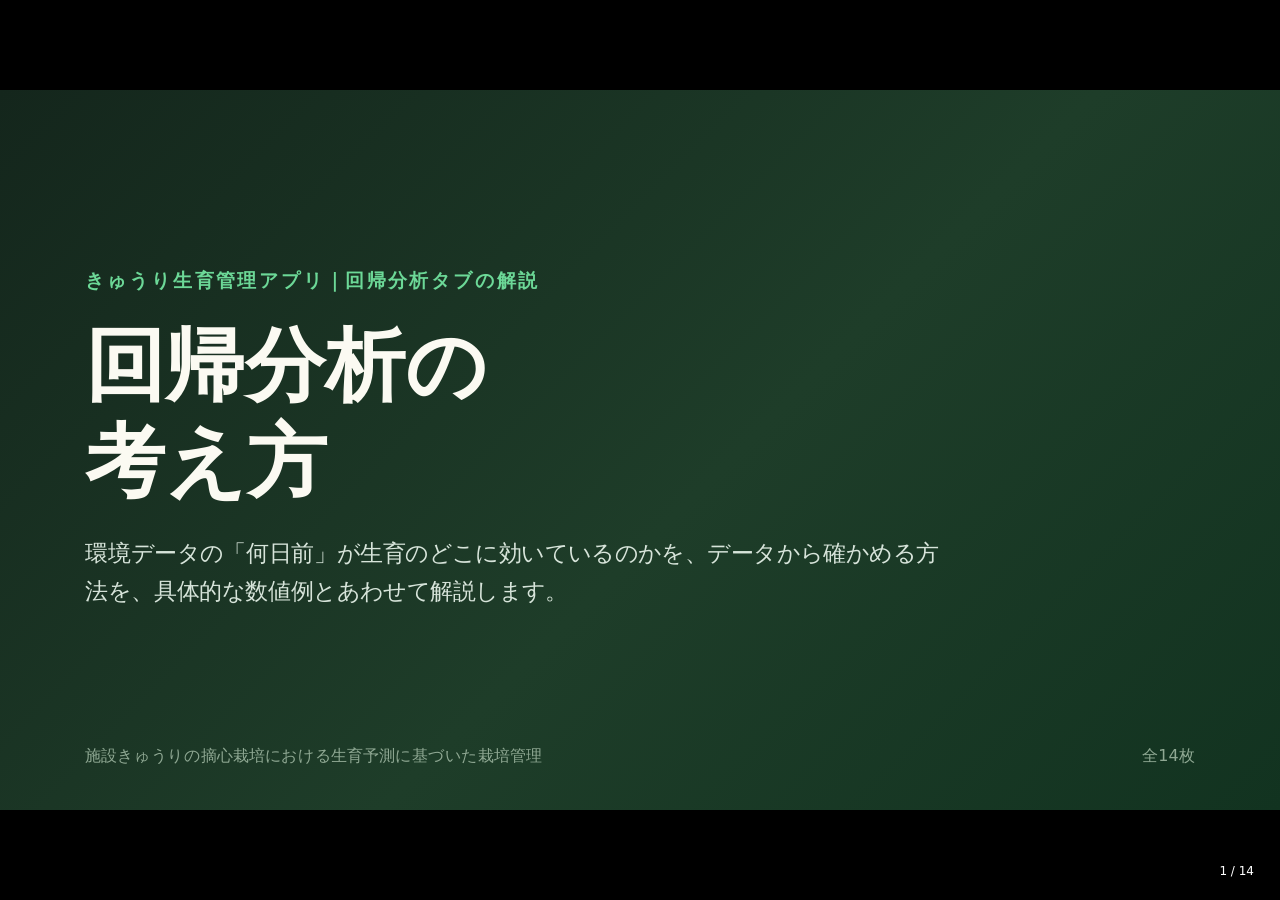
==== document/回帰分析の考え方.html @ f67f7ea1 "Add files via upload" ====
<!doctype html>
<html>
<head>
<meta charset="utf-8">
<meta http-equiv="Content-Security-Policy" content="default-src 'none'; script-src 'unsafe-inline'; style-src 'unsafe-inline' https://fonts.googleapis.com; font-src data: https://fonts.gstatic.com; img-src data: blob:; media-src data: blob:; frame-src about:; child-src about:; worker-src 'none'; connect-src 'none'; object-src 'none'; form-action 'none'; base-uri 'none'">
<meta name="viewport" content="width=device-width, initial-scale=1">
<title>回帰分析の考え方</title>
<link rel="stylesheet" href="https://fonts.googleapis.com/css2?family=Noto+Sans+JP:wght@400;500;600;700&amp;display=swap">
<link rel="stylesheet" href="https://fonts.googleapis.com/css2?family=Noto+Serif+JP:wght@500;600;700&amp;display=swap">
<link rel="stylesheet" href="https://fonts.googleapis.com/css2?family=Noto+Sans+JP:ital,wght@1,400&amp;display=swap">
<link rel="stylesheet" href="https://fonts.googleapis.com/css2?family=Noto+Sans+JP:ital,wght@1,500&amp;display=swap">
<link rel="stylesheet" href="https://fonts.googleapis.com/css2?family=Noto+Sans+JP:ital,wght@1,600&amp;display=swap">
<link rel="stylesheet" href="https://fonts.googleapis.com/css2?family=Noto+Sans+JP:ital,wght@1,700&amp;display=swap">
<link rel="stylesheet" href="https://fonts.googleapis.com/css2?family=Noto+Serif+JP:ital,wght@1,500&amp;display=swap">
<link rel="stylesheet" href="https://fonts.googleapis.com/css2?family=Noto+Serif+JP:ital,wght@1,600&amp;display=swap">
<link rel="stylesheet" href="https://fonts.googleapis.com/css2?family=Noto+Serif+JP:ital,wght@1,700&amp;display=swap">
<style>
@layer properties {
  @supports (((-webkit-hyphens:none)) and (not (margin-trim:inline))) or ((-moz-orient:inline) and (not (color:rgb(from red r g b)))) {
  :root, :host { --cds-message-actions-opacity: 1; --cds-badge-x-wght: 577.8; }
  *, ::before, ::after, ::backdrop { --tw-translate-x: 0; --tw-translate-y: 0; --tw-translate-z: 0; --tw-scale-x: 1; --tw-scale-y: 1; --tw-scale-z: 1; --tw-rotate-x: initial; --tw-rotate-y: initial; --tw-rotate-z: initial; --tw-skew-x: initial; --tw-skew-y: initial; --tw-pan-x: initial; --tw-pan-y: initial; --tw-pinch-zoom: initial; --tw-space-y-reverse: 0; --tw-space-x-reverse: 0; --tw-divide-x-reverse: 0; --tw-border-style: solid; --tw-divide-y-reverse: 0; --tw-gradient-position: initial; --tw-gradient-from: #0000; --tw-gradient-via: #0000; --tw-gradient-to: #0000; --tw-gradient-stops: initial; --tw-gradient-via-stops: initial; --tw-gradient-from-position: 0%; --tw-gradient-via-position: 50%; --tw-gradient-to-position: 100%; --tw-leading: initial; --tw-font-weight: initial; --tw-tracking: initial; --tw-ordinal: initial; --tw-slashed-zero: initial; --tw-numeric-figure: initial; --tw-numeric-spacing: initial; --tw-numeric-fraction: initial; --tw-shadow: 0 0 #0000; --tw-shadow-color: initial; --tw-shadow-alpha: 100%; --tw-inset-shadow: 0 0 #0000; --tw-inset-shadow-color: initial; --tw-inset-shadow-alpha: 100%; --tw-ring-color: initial; --tw-ring-shadow: 0 0 #0000; --tw-inset-ring-color: initial; --tw-inset-ring-shadow: 0 0 #0000; --tw-ring-inset: initial; --tw-ring-offset-width: 0px; --tw-ring-offset-color: #fff; --tw-ring-offset-shadow: 0 0 #0000; --tw-outline-style: solid; --tw-blur: initial; --tw-brightness: initial; --tw-contrast: initial; --tw-grayscale: initial; --tw-hue-rotate: initial; --tw-invert: initial; --tw-opacity: initial; --tw-saturate: initial; --tw-sepia: initial; --tw-drop-shadow: initial; --tw-drop-shadow-color: initial; --tw-drop-shadow-alpha: 100%; --tw-drop-shadow-size: initial; --tw-backdrop-blur: initial; --tw-backdrop-brightness: initial; --tw-backdrop-contrast: initial; --tw-backdrop-grayscale: initial; --tw-backdrop-hue-rotate: initial; --tw-backdrop-invert: initial; --tw-backdrop-opacity: initial; --tw-backdrop-saturate: initial; --tw-backdrop-sepia: initial; --tw-duration: initial; --tw-ease: initial; --tw-content: ""; --cds-outset-x: 0px; --cds-outset-y: 0px; --cds-scroll-fade-size: 28px; --cds-scroll-fade-top: 0px; --cds-scroll-fade-bottom: 0px; --cds-scroll-fade-left: 0px; --cds-scroll-fade-right: 0px; --cds-scroll-fade-top-raw: 0px; --cds-scroll-fade-bottom-raw: 0px; --cds-scroll-fade-left-raw: 0px; --cds-scroll-fade-right-raw: 0px; --cds-scroll-fade-y-active: 0; --cds-scroll-fade-x-active: 0; --cds-scroll-fade-top-on: 1; --cds-scroll-fade-bottom-on: 1; --cds-scroll-fade-left-on: 1; --cds-scroll-fade-right-on: 1; --cds-scroll-fade-strip-raw: 0; --cds-scroll-fade-strip-active: 0; }
}
}
@layer theme {
  :root, :host { --spacing: .25rem; --container-sm: 24rem; --container-md: 28rem; --container-3xl: 48rem; --text-xs: .75rem; --text-xs--line-height: calc(1 / .75); --text-sm: .875rem; --text-sm--line-height: calc(1.25 / .875); --text-base: 1rem; --text-base--line-height: calc(1.5 / 1); --text-3xl: 1.875rem; --text-3xl--line-height: calc(2.25 / 1.875); --tracking-tight: -.025em; --tracking-wide: .025em; --leading-tight: 1.25; --leading-snug: 1.375; --leading-relaxed: 1.625; --radius-sm: .25rem; --radius-md: .375rem; --radius-lg: .5rem; --radius-xl: .75rem; --ease-in: cubic-bezier(.4, 0, 1, 1); --ease-in-out: cubic-bezier(.4, 0, .2, 1); --blur-md: 12px; --aspect-video: 16 / 9; --default-transition-duration: .15s; --default-transition-timing-function: cubic-bezier(.4, 0, .2, 1); --default-font-family: var(--cds-font-sans); --default-mono-font-family: var(--cds-font-mono); --color-white: #fff; --z-index-pick: 100; --color-app-accent: var(--t-app-accent); }
}
@layer base {
  *, ::after, ::before, ::backdrop { box-sizing: border-box; border: 0px solid; margin: 0px; padding: 0px; }
  ::file-selector-button { box-sizing: border-box; border: 0px solid; margin: 0px; padding: 0px; }
  html, :host { text-size-adjust: 100%; tab-size: 4; line-height: 1.5; font-family: var(--default-font-family,ui-sans-serif, system-ui, sans-serif, "Apple Color Emoji", "Segoe UI Emoji", "Segoe UI Symbol", "Noto Color Emoji"); font-feature-settings: var(--default-font-feature-settings,normal); font-variation-settings: var(--default-font-variation-settings,normal); -webkit-tap-highlight-color: transparent; }
  hr { height: 0px; color: inherit; border-top-width: 1px; }
  abbr:where([title]) { text-decoration: underline dotted; }
  h1, h2, h3, h4, h5, h6 { font-size: inherit; font-weight: inherit; }
  a { color: inherit; text-decoration: inherit; }
  b, strong { font-weight: bolder; }
  code, kbd, samp, pre { font-family: var(--default-mono-font-family,ui-monospace, SFMono-Regular, Menlo, Monaco, Consolas, "Liberation Mono", "Courier New", monospace); font-feature-settings: var(--default-mono-font-feature-settings,normal); font-variation-settings: var(--default-mono-font-variation-settings,normal); font-size: 1em; }
  small { font-size: 80%; }
  sub, sup { vertical-align: baseline; font-size: 75%; line-height: 0; position: relative; }
  sub { bottom: -0.25em; }
  sup { top: -0.5em; }
  table { text-indent: 0px; border-color: inherit; border-collapse: collapse; }
  progress { vertical-align: baseline; }
  summary { display: list-item; }
  ol, ul, menu { list-style: none; }
  img, svg, video, canvas, audio, iframe, embed, object { vertical-align: middle; display: block; }
  img, video { max-width: 100%; height: auto; }
  button, input, select, optgroup, textarea { font: inherit; letter-spacing: inherit; color: inherit; opacity: 1; background-color: rgba(0, 0, 0, 0); border-radius: 0px; }
  ::file-selector-button { font: inherit; letter-spacing: inherit; color: inherit; opacity: 1; background-color: rgba(0, 0, 0, 0); border-radius: 0px; }
  :where(select:is([multiple], [size])) optgroup { font-weight: bolder; }
  :where(select:is([multiple], [size])) optgroup option { padding-inline-start: 20px; }
  ::file-selector-button { margin-inline-end: 4px; }
  ::placeholder { opacity: 1; }
  @supports (not ((-webkit-appearance:-apple-pay-button))) or (contain-intrinsic-size:1px) {
  ::placeholder { color: currentcolor; }
  @supports (color:color-mix(in lab, red, red)) {
  ::placeholder { color: color-mix(currentcolor, transparent); }
}
}
  textarea { resize: vertical; }
  ::-webkit-search-decoration { appearance: none; }
  ::-webkit-date-and-time-value { min-height: 1lh; text-align: inherit; }
  ::-webkit-datetime-edit { display: inline-flex; }
  ::-webkit-datetime-edit-fields-wrapper { padding: 0px; }
  ::-webkit-datetime-edit { padding-block: 0px; }
  ::-webkit-datetime-edit-year-field { padding-block: 0px; }
  ::-webkit-datetime-edit-month-field { padding-block: 0px; }
  ::-webkit-datetime-edit-day-field { padding-block: 0px; }
  ::-webkit-datetime-edit-hour-field { padding-block: 0px; }
  ::-webkit-datetime-edit-minute-field { padding-block: 0px; }
  ::-webkit-datetime-edit-second-field { padding-block: 0px; }
  ::-webkit-datetime-edit-millisecond-field { padding-block: 0px; }
  ::-webkit-datetime-edit-meridiem-field { padding-block: 0px; }
  ::-webkit-calendar-picker-indicator { line-height: 1; }
  button, input:where([type="button"], [type="reset"], [type="submit"]) { appearance: button; }
  ::file-selector-button { appearance: button; }
  ::-webkit-inner-spin-button { height: auto; }
  ::-webkit-outer-spin-button { height: auto; }
  [hidden]:where(:not([hidden="until-found"])) { display: none !important; }
  html:where(.cds-root), html:where(.cds-root)::before, html:where(.cds-root)::after, html:where(.cds-root) *, html:where(.cds-root) ::before, html:where(.cds-root) ::after, html :where(.cds-root), html :where(.cds-root)::before, html :where(.cds-root)::after, html :where(.cds-root) *, html :where(.cds-root) ::before, html :where(.cds-root) ::after { border-color: var(--cds-border); }
  :where(.cds-root) :where(button, [role="button"], [role="tab"], [role="menuitem"], [role="menuitemcheckbox"], [role="menuitemradio"], [role="option"], [role="switch"], [role="checkbox"], [role="radio"]) { cursor: var(--cds-cursor-interactive); }
  :where(.cds-root) :where(button, [role]):where(:disabled, [aria-disabled="true"], [data-disabled]) { cursor: default; }
}
@layer components {
  :where(.cds-root) :where(input, textarea, select).cds-input { appearance: none; box-shadow: none; font: inherit; color: inherit; background: 0px 0px; border: 0px; border-radius: 0px; outline: none; padding: 0px; }
  :where(.cds-root) :where(input, textarea).cds-input.cds-input:focus { box-shadow: none; border-color: var(--cds-border); outline: none; }
  :where(.cds-root) :where(input, textarea).cds-input.cds-input:focus-visible { box-shadow: var(--cds-focus-shadow); outline-offset: 2px; outline: rgba(0, 0, 0, 0) solid 2px; }
  :where(.cds-root) .cds-reset:focus, :where(.cds-root) .cds-reset:focus-visible { outline: none; }
  :where(.cds-root) .cds-reset:focus-visible { outline-offset: 2px; outline: rgba(0, 0, 0, 0) solid 2px; }
  :where(.cds-root) .cds-text-link { color: var(--cds-text-accent); --_text-link-line: currentColor; border-radius: 2px; text-decoration-line: none; }
  @supports (color:color-mix(in lab, red, red)) {
  :where(.cds-root) .cds-text-link { --_text-link-line: color-mix(in srgb, currentColor, transparent 60%); }
}
  :where(.cds-root) .cds-text-link { transition-property: color, text-decoration-color, box-shadow; transition-duration: var(--cds-dur-fast,60ms); transition-timing-function: var(--cds-ease-out); }
  :where(.cds-root) .cds-text-link:is(:hover, :focus-visible) { --_text-link-line: currentColor; }
  :where(.cds-root) .cds-text-link:focus-visible { outline-offset: 2px; box-shadow: var(--cds-focus-shadow,0 0 0 2px Highlight); outline: rgba(0, 0, 0, 0) solid 2px; }
  :where(.cds-root) .cds-text-link-underline { text-underline-offset: 3px; text-decoration-line: underline; text-decoration-color: var(--_text-link-line,currentColor); transition-property: color, text-decoration-color, box-shadow; transition-duration: var(--cds-dur-fast,60ms); transition-timing-function: var(--cds-ease-out); }
  :where(.cds-root) :is(b, strong) { font-weight: var(--cds-font-weight-bold); }
}
@layer utilities {
  .\@container { container-type: inline-size; }
  .pointer-events-auto { pointer-events: auto; }
  .pointer-events-none { pointer-events: none; }
  .collapse { visibility: collapse; }
  .invisible { visibility: hidden; }
  .visible { visibility: visible; }
  .visible\! { visibility: visible !important; }
  .sr-only { clip-path: inset(50%); white-space: nowrap; border-width: 0px; width: 1px; height: 1px; margin: -1px; padding: 0px; position: absolute; overflow: hidden; }
  .not-sr-only { clip-path: none; white-space: normal; width: auto; height: auto; margin: 0px; padding: 0px; position: static; overflow: visible; }
  .absolute { position: absolute; }
  .fixed { position: fixed; }
  .relative { position: relative; }
  .static { position: static; }
  .sticky { position: sticky; }
  .inset-0 { inset: 0px; }
  .inset-3\.5 { inset: calc(var(--spacing) * 3.5); }
  .inset-\[0\.5px\] { inset: 0.5px; }
  .inset-x-0 { inset-inline: 0px; }
  .inset-y-0 { inset-block: 0px; }
  .inset-y-\[4px\] { inset-block: 4px; }
  .start-\[calc\(-6px_-_\(var\(--cds-ring-outer\,0px\)_-_var\(--cds-ring-inner\,0px\)\)_\/_2\)\] { inset-inline-start: calc(-6px - (var(--cds-ring-outer,0px) - var(--cds-ring-inner,0px)) / 2); }
  .end-\[calc\(-6px_-_\(var\(--cds-ring-outer\,0px\)_-_var\(--cds-ring-inner\,0px\)\)_\/_2\)\] { inset-inline-end: calc(-6px - (var(--cds-ring-outer,0px) - var(--cds-ring-inner,0px)) / 2); }
  .-top-0\.5 { top: calc(var(--spacing) * -.5); }
  .-top-1 { top: calc(var(--spacing) * -1); }
  .top-0 { top: 0px; }
  .top-1\/2 { top: 50%; }
  .top-\[calc\(-6px_-_\(var\(--cds-ring-outer\,0px\)_-_var\(--cds-ring-inner\,0px\)\)_\/_2\)\] { top: calc(-6px - (var(--cds-ring-outer,0px) - var(--cds-ring-inner,0px)) / 2); }
  .top-\[calc\(var\(--tb-overlay-h\,0px\)\+1rem\)\] { top: calc(var(--tb-overlay-h,0px) + 1rem); }
  .top-full { top: 100%; }
  .top-px { top: 1px; }
  .-right-0\.5 { right: calc(var(--spacing) * -.5); }
  .right-0 { right: 0px; }
  .right-3 { right: calc(var(--spacing) * 3); }
  .right-4 { right: calc(var(--spacing) * 4); }
  .right-6 { right: calc(var(--spacing) * 6); }
  .bottom-0 { bottom: 0px; }
  .bottom-1 { bottom: var(--spacing); }
  .bottom-3 { bottom: calc(var(--spacing) * 3); }
  .bottom-4 { bottom: calc(var(--spacing) * 4); }
  .bottom-5 { bottom: calc(var(--spacing) * 5); }
  .bottom-\[calc\(-6px_-_\(var\(--cds-ring-outer\,0px\)_-_var\(--cds-ring-inner\,0px\)\)_\/_2\)\] { bottom: calc(-6px - (var(--cds-ring-outer,0px) - var(--cds-ring-inner,0px)) / 2); }
  .bottom-\[calc\(1\.25rem\+var\(--sl-safe-b\,0px\)\)\] { bottom: calc(1.25rem + var(--sl-safe-b,0px)); }
  .bottom-full { bottom: 100%; }
  .bottom-px { bottom: 1px; }
  .-left-1 { left: calc(var(--spacing) * -1); }
  .left-0 { left: 0px; }
  .left-1 { left: var(--spacing); }
  .left-1\/2 { left: 50%; }
  .left-3 { left: calc(var(--spacing) * 3); }
  .left-6 { left: calc(var(--spacing) * 6); }
  .isolate { isolation: isolate; }
  .isolation-auto { isolation: auto; }
  .-z-\[1\] { z-index: calc(-1); }
  .z-0 { z-index: 0; }
  .z-10 { z-index: 10; }
  .z-20 { z-index: 20; }
  .z-30 { z-index: 30; }
  .z-40 { z-index: 40; }
  .z-50 { z-index: 50; }
  .z-\[1\] { z-index: 1; }
  .z-\[5\] { z-index: 5; }
  .z-\[35\] { z-index: 35; }
  .z-\[38\] { z-index: 38; }
  .z-\[39\] { z-index: 39; }
  .z-\[45\] { z-index: 45; }
  .z-ask { z-index: 60; }
  .z-panel { z-index: 40; }
  .z-scrim { z-index: 101; }
  .z-selection { z-index: 45; }
  .z-toolbar { z-index: 49; }
  .order-first { order: -9999; }
  .col-span-2 { grid-column: span 2 / span 2; }
  .col-span-full { grid-column: 1 / -1; }
  .col-start-1 { grid-column-start: 1; }
  .row-span-full { grid-row: 1 / -1; }
  .row-start-1 { grid-row-start: 1; }
  .\!container { width: 100% !important; }
  @media (min-width: 40rem) {
  .\!container { max-width: 40rem !important; }
}
  @media (min-width: 48rem) {
  .\!container { max-width: 48rem !important; }
}
  @media (min-width: 64rem) {
  .\!container { max-width: 64rem !important; }
}
  @media (min-width: 80rem) {
  .\!container { max-width: 80rem !important; }
}
  @media (min-width: 96rem) {
  .\!container { max-width: 96rem !important; }
}
  .container { width: 100%; }
  @media (min-width: 40rem) {
  .container { max-width: 40rem; }
}
  @media (min-width: 48rem) {
  .container { max-width: 48rem; }
}
  @media (min-width: 64rem) {
  .container { max-width: 64rem; }
}
  @media (min-width: 80rem) {
  .container { max-width: 80rem; }
}
  @media (min-width: 96rem) {
  .container { max-width: 96rem; }
}
  .-m-2 { margin: calc(var(--spacing) * -2); }
  .m-0 { margin: 0px; }
  .m-1 { margin: var(--spacing); }
  .m-6 { margin: calc(var(--spacing) * 6); }
  .m-auto { margin: auto; }
  .-mx-0\.5 { margin-inline: calc(var(--spacing) * -.5); }
  .-mx-1 { margin-inline: calc(var(--spacing) * -1); }
  .-mx-2 { margin-inline: calc(var(--spacing) * -2); }
  .mx-0\.5 { margin-inline: calc(var(--spacing) * .5); }
  .mx-1 { margin-inline: var(--spacing); }
  .mx-2 { margin-inline: calc(var(--spacing) * 2); }
  .mx-auto { margin-inline: auto; }
  .mx-outset { margin-inline: calc(var(--cds-outset-x,0px) * -1); }
  .-my-1 { margin-block: calc(var(--spacing) * -1); }
  .-my-\[0\.125em\] { margin-block: -0.125em; }
  .my-1 { margin-block: var(--spacing); }
  .my-3 { margin-block: calc(var(--spacing) * 3); }
  .-ms-1 { margin-inline-start: calc(var(--spacing) * -1); }
  .ms-1 { margin-inline-start: var(--spacing); }
  .ms-auto { margin-inline-start: auto; }
  .ms-outset { margin-inline-start: calc(var(--cds-outset-x,0px) * -1); }
  .-me-1 { margin-inline-end: calc(var(--spacing) * -1); }
  .-me-2\.5 { margin-inline-end: calc(var(--spacing) * -2.5); }
  .-me-pad-sm { margin-inline-end: calc(var(--cds-pad-sm) * -1); }
  .-me-px { margin-inline-end: -1px; }
  .me-\[calc\(\(var\(--cds-h-control\)-1em-6px\)\/2-var\(--cds-pad-md\)\)\] { margin-inline-end: calc((var(--cds-h-control) - 1em - 6px) / 2 - var(--cds-pad-md)); }
  .me-\[calc\(6px-var\(--cds-pad-md\)\)\] { margin-inline-end: calc(6px - var(--cds-pad-md)); }
  .me-\[calc\(8px-var\(--cds-pad-md\)\)\] { margin-inline-end: calc(8px - var(--cds-pad-md)); }
  .me-outset { margin-inline-end: calc(var(--cds-outset-x,0px) * -1); }
  .-mt-0\.5 { margin-top: calc(var(--spacing) * -.5); }
  .-mt-1 { margin-top: calc(var(--spacing) * -1); }
  .-mt-2 { margin-top: calc(var(--spacing) * -2); }
  .-mt-pad-sm { margin-top: calc(var(--cds-pad-sm) * -1); }
  .-mt-px { margin-top: -1px; }
  .mt-0\.5 { margin-top: calc(var(--spacing) * .5); }
  .mt-1 { margin-top: var(--spacing); }
  .mt-1\.5 { margin-top: calc(var(--spacing) * 1.5); }
  .mt-2 { margin-top: calc(var(--spacing) * 2); }
  .mt-3 { margin-top: calc(var(--spacing) * 3); }
  .mt-\[calc\(\(1lh_-_var\(--cds-checkbox\,16px\)\)_\/_2\)\] { margin-top: calc((1lh - var(--cds-checkbox,16px)) / 2); }
  .mt-\[var\(--tb-overlay-h\,0px\)\] { margin-top: var(--tb-overlay-h,0px); }
  .mt-pad-lg { margin-top: var(--cds-pad-lg); }
  .mt-pad-md { margin-top: var(--cds-pad-md); }
  .mt-px { margin-top: 1px; }
  .-mr-1 { margin-right: calc(var(--spacing) * -1); }
  .-mr-\[2px\] { margin-right: -2px; }
  .-mr-\[4px\] { margin-right: -4px; }
  .-mr-\[5px\] { margin-right: -5px; }
  .-mr-\[calc\(var\(--cds-pad-md\)-2px\)\] { margin-right: calc(calc(var(--cds-pad-md) - 2px) * -1); }
  .mr-0\.5 { margin-right: calc(var(--spacing) * .5); }
  .-mb-1 { margin-bottom: calc(var(--spacing) * -1); }
  .mb-1 { margin-bottom: var(--spacing); }
  .mb-2 { margin-bottom: calc(var(--spacing) * 2); }
  .mb-3\.5 { margin-bottom: calc(var(--spacing) * 3.5); }
  .mb-\[-1px\] { margin-bottom: -1px; }
  .mb-\[8\.5px\] { margin-bottom: 8.5px; }
  .mb-\[calc\(-1\*var\(--cs-bottom\,16px\)\)\] { margin-bottom: calc(-1 * var(--cs-bottom,16px)); }
  .mb-pad-md { margin-bottom: var(--cds-pad-md); }
  .-ml-1 { margin-left: calc(var(--spacing) * -1); }
  .-ml-\[2px\] { margin-left: -2px; }
  .-ml-\[4px\] { margin-left: -4px; }
  .-ml-\[6px\] { margin-left: -6px; }
  .-ml-pad-md { margin-left: calc(var(--cds-pad-md) * -1); }
  .ml-0\.5 { margin-left: calc(var(--spacing) * .5); }
  .ml-1 { margin-left: var(--spacing); }
  .ml-2 { margin-left: calc(var(--spacing) * 2); }
  .ml-3 { margin-left: calc(var(--spacing) * 3); }
  .ml-3\.5 { margin-left: calc(var(--spacing) * 3.5); }
  .ml-14 { margin-left: calc(var(--spacing) * 14); }
  .ml-\[4px\] { margin-left: 4px; }
  .ml-\[6px\] { margin-left: 6px; }
  .ml-auto { margin-left: auto; }
  .ml-md { margin-left: var(--cds-gap-md); }
  .ml-xs { margin-left: var(--cds-gap-xs); }
  .line-clamp-2 { -webkit-line-clamp: 2; -webkit-box-orient: vertical; display: -webkit-box; overflow: hidden; }
  .\!hidden { display: none !important; }
  .\[display\:inherit\] { display: inherit; }
  .block { display: block; }
  .contents { display: contents; }
  .flex { display: flex; }
  .flow-root { display: flow-root; }
  .grid { display: grid; }
  .hidden { display: none; }
  .hidden\! { display: none !important; }
  .inline { display: inline; }
  .inline-block { display: inline-block; }
  .inline-flex { display: inline-flex; }
  .inline-grid { display: inline-grid; }
  .inline-table { display: inline-table; }
  .list-item { display: list-item; }
  .table { display: table; }
  .table-caption { display: table-caption; }
  .table-cell { display: table-cell; }
  .table-column { display: table-column; }
  .table-column-group { display: table-column-group; }
  .table-footer-group { display: table-footer-group; }
  .table-header-group { display: table-header-group; }
  .table-row { display: table-row; }
  .table-row-group { display: table-row-group; }
  .aspect-\[3\/2\] { aspect-ratio: 3 / 2; }
  .aspect-square { aspect-ratio: 1 / 1; }
  .aspect-video { aspect-ratio: var(--aspect-video); }
  .\!size-\[var\(--fhn\)\] { width: var(--fhn) !important; height: var(--fhn) !important; }
  .size-2 { width: calc(var(--spacing) * 2); height: calc(var(--spacing) * 2); }
  .size-3 { width: calc(var(--spacing) * 3); height: calc(var(--spacing) * 3); }
  .size-4 { width: calc(var(--spacing) * 4); height: calc(var(--spacing) * 4); }
  .size-\[calc\(var\(--cds-switch-h\,20px\)-4px\)\] { width: calc(var(--cds-switch-h,20px) - 4px); height: calc(var(--cds-switch-h,20px) - 4px); }
  .size-\[var\(--cds-checkbox\)\] { width: var(--cds-checkbox); height: var(--cds-checkbox); }
  .size-control { width: var(--cds-h-control); height: var(--cds-h-control); }
  .size-icon { width: var(--cds-icon); height: var(--cds-icon); }
  .h-0 { height: 0px; }
  .h-0\.5 { height: calc(var(--spacing) * .5); }
  .h-1 { height: var(--spacing); }
  .h-1\.5 { height: calc(var(--spacing) * 1.5); }
  .h-2 { height: calc(var(--spacing) * 2); }
  .h-2\.5 { height: calc(var(--spacing) * 2.5); }
  .h-3 { height: calc(var(--spacing) * 3); }
  .h-3\.5 { height: calc(var(--spacing) * 3.5); }
  .h-4 { height: calc(var(--spacing) * 4); }
  .h-5 { height: calc(var(--spacing) * 5); }
  .h-6 { height: calc(var(--spacing) * 6); }
  .h-7 { height: calc(var(--spacing) * 7); }
  .h-8 { height: calc(var(--spacing) * 8); }
  .h-10 { height: calc(var(--spacing) * 10); }
  .h-48 { height: calc(var(--spacing) * 48); }
  .h-\[1em\] { height: 1em; }
  .h-\[1lh\] { height: 1lh; }
  .h-\[3px\] { height: 3px; }
  .h-\[18px\] { height: 18px; }
  .h-\[30vh\] { height: 30vh; }
  .h-\[38px\] { height: 38px; }
  .h-\[calc\(1em\+6px\)\] { height: calc(1em + 6px); }
  .h-\[var\(--cds-switch-h\)\] { height: var(--cds-switch-h); }
  .h-\[var\(--collapsible-panel-height\)\] { height: var(--collapsible-panel-height); }
  .h-auto { height: auto; }
  .h-control { height: var(--cds-h-control); }
  .h-control-nested { height: var(--cds-h-control-nested); }
  .h-dvh { height: 100dvh; }
  .h-full { height: 100%; }
  .h-px { height: 1px; }
  .h-screen { height: 100vh; }
  .max-h-12 { max-height: calc(var(--spacing) * 12); }
  .max-h-32 { max-height: calc(var(--spacing) * 32); }
  .max-h-\[60vh\] { max-height: 60vh; }
  .max-h-\[calc\(100dvh_-_max\(2rem\,2\*var\(--desktop-titlebar-inset\,0px\)\)\)\] { max-height: calc(100dvh - max(2rem, 2 * var(--desktop-titlebar-inset,0px))); }
  .max-h-\[inherit\] { max-height: inherit; }
  .max-h-\[min\(18rem\,max\(6rem\,calc\(var\(--available-height\,100vh\)_-_7\.5rem\)\)\)\] { max-height: min(18rem, max(6rem, calc(var(--available-height,100vh) - 7.5rem))); }
  .max-h-\[min\(24rem\,max\(6rem\,calc\(var\(--available-height\,100vh\)_-_8rem\)\)\)\] { max-height: min(24rem, max(6rem, calc(var(--available-height,100vh) - 8rem))); }
  .max-h-\[min\(75dvh\,42rem\)\] { max-height: min(75dvh, 42rem); }
  .max-h-\[var\(--available-height\)\] { max-height: var(--available-height); }
  .max-h-none { max-height: none; }
  .min-h-0 { min-height: 0px; }
  .min-h-4 { min-height: calc(var(--spacing) * 4); }
  .min-h-6 { min-height: calc(var(--spacing) * 6); }
  .min-h-7 { min-height: calc(var(--spacing) * 7); }
  .min-h-8 { min-height: calc(var(--spacing) * 8); }
  .min-h-10 { min-height: calc(var(--spacing) * 10); }
  .min-h-16 { min-height: calc(var(--spacing) * 16); }
  .min-h-40 { min-height: calc(var(--spacing) * 40); }
  .min-h-\[1lh\] { min-height: 1lh; }
  .min-h-\[13px\] { min-height: 13px; }
  .min-h-\[24px\] { min-height: 24px; }
  .min-h-\[var\(--prop-row-h\,32px\)\] { min-height: var(--prop-row-h,32px); }
  .min-h-control { min-height: var(--cds-h-control); }
  .w-0 { width: 0px; }
  .w-1 { width: var(--spacing); }
  .w-1\.5 { width: calc(var(--spacing) * 1.5); }
  .w-1\/2 { width: 50%; }
  .w-2 { width: calc(var(--spacing) * 2); }
  .w-2\.5 { width: calc(var(--spacing) * 2.5); }
  .w-3 { width: calc(var(--spacing) * 3); }
  .w-3\.5 { width: calc(var(--spacing) * 3.5); }
  .w-4 { width: calc(var(--spacing) * 4); }
  .w-5 { width: calc(var(--spacing) * 5); }
  .w-6 { width: calc(var(--spacing) * 6); }
  .w-7 { width: calc(var(--spacing) * 7); }
  .w-8 { width: calc(var(--spacing) * 8); }
  .w-9 { width: calc(var(--spacing) * 9); }
  .w-10 { width: calc(var(--spacing) * 10); }
  .w-14 { width: calc(var(--spacing) * 14); }
  .w-20 { width: calc(var(--spacing) * 20); }
  .w-24 { width: calc(var(--spacing) * 24); }
  .w-60 { width: calc(var(--spacing) * 60); }
  .w-64 { width: calc(var(--spacing) * 64); }
  .w-72 { width: calc(var(--spacing) * 72); }
  .w-80 { width: calc(var(--spacing) * 80); }
  .w-\[3\.75rem\] { width: 3.75rem; }
  .w-\[3px\] { width: 3px; }
  .w-\[4\.5rem\] { width: 4.5rem; }
  .w-\[4\.75rem\] { width: 4.75rem; }
  .w-\[14\.5rem\] { width: 14.5rem; }
  .w-\[34px\] { width: 34px; }
  .w-\[68px\] { width: 68px; }
  .w-\[76px\] { width: 76px; }
  .w-\[184px\] { width: 184px; }
  .w-\[360px\] { width: 360px; }
  .w-\[calc\(1em\+6px\)\] { width: calc(1em + 6px); }
  .w-\[calc\(100vw-2rem\)\] { width: calc(-2rem + 100vw); }
  .w-\[calc\(var\(--anchor-width\)\+1\.375rem\)\] { width: calc(var(--anchor-width) + 1.375rem); }
  .w-\[calc\(var\(--cds-switch-h\,20px\)\*1\.8\)\] { width: calc(var(--cds-switch-h,20px) * 1.8); }
  .w-\[var\(--anchor-width\)\] { width: var(--anchor-width); }
  .w-\[var\(--mc-side-w\)\] { width: var(--mc-side-w); }
  .w-\[var\(--pp-iconcol\,auto\)\] { width: var(--pp-iconcol,auto); }
  .w-auto { width: auto; }
  .w-control { width: var(--cds-h-control); }
  .w-fit { width: fit-content; }
  .w-full { width: 100%; }
  .w-px { width: 1px; }
  .w-screen { width: 100vw; }
  .max-w-3xl { max-width: var(--container-3xl); }
  .max-w-12 { max-width: calc(var(--spacing) * 12); }
  .max-w-40 { max-width: calc(var(--spacing) * 40); }
  .max-w-80 { max-width: calc(var(--spacing) * 80); }
  .max-w-\[45rem\] { max-width: 45rem; }
  .max-w-\[70\%\] { max-width: 70%; }
  .max-w-\[160px\] { max-width: 160px; }
  .max-w-\[240px\] { max-width: 240px; }
  .max-w-\[320px\] { max-width: 320px; }
  .max-w-\[400px\] { max-width: 400px; }
  .max-w-\[480px\] { max-width: 480px; }
  .max-w-\[520px\] { max-width: 520px; }
  .max-w-\[720px\] { max-width: 720px; }
  .max-w-\[880px\] { max-width: 880px; }
  .max-w-\[1024px\] { max-width: 1024px; }
  .max-w-\[1152px\] { max-width: 1152px; }
  .max-w-\[calc\(100vw-2rem\)\] { max-width: calc(-2rem + 100vw); }
  .max-w-\[calc\(100vw-16px\)\] { max-width: calc(-16px + 100vw); }
  .max-w-full { max-width: 100%; }
  .max-w-md { max-width: var(--container-md); }
  .max-w-none { max-width: none; }
  .max-w-sm { max-width: var(--container-sm); }
  .min-w-0 { min-width: 0px; }
  .min-w-0\! { min-width: 0px !important; }
  .min-w-1 { min-width: var(--spacing); }
  .min-w-4 { min-width: calc(var(--spacing) * 4); }
  .min-w-6 { min-width: calc(var(--spacing) * 6); }
  .min-w-8 { min-width: calc(var(--spacing) * 8); }
  .min-w-12 { min-width: calc(var(--spacing) * 12); }
  .min-w-14 { min-width: calc(var(--spacing) * 14); }
  .min-w-32\! { min-width: calc(var(--spacing) * 32) !important; }
  .min-w-48 { min-width: calc(var(--spacing) * 48); }
  .min-w-56 { min-width: calc(var(--spacing) * 56); }
  .min-w-\[12rem\] { min-width: 12rem; }
  .min-w-\[128px\] { min-width: 128px; }
  .min-w-\[180px\] { min-width: 180px; }
  .min-w-\[200px\] { min-width: 200px; }
  .min-w-\[calc\(1em\+6px\)\] { min-width: calc(1em + 6px); }
  .min-w-\[calc\(var\(--cds-h-control\)\*3\)\] { min-width: calc(var(--cds-h-control) * 3); }
  .min-w-\[min\(20ch\,100\%\)\] { min-width: min(20ch, 100%); }
  .min-w-\[var\(--cds-h-control-nested\)\] { min-width: var(--cds-h-control-nested); }
  .min-w-fit { min-width: fit-content; }
  .min-w-full { min-width: 100%; }
  .min-w-max { min-width: max-content; }
  .flex-1 { flex: 1 1 0%; }
  .flex-\[0_0_40\%\] { flex: 0 0 40%; }
  .flex-\[1_1_60\%\] { flex: 1 1 60%; }
  .flex-auto { flex: 1 1 auto; }
  .flex-none { flex: 0 0 auto; }
  .flex-shrink, .shrink { flex-shrink: 1; }
  .shrink\! { flex-shrink: 1 !important; }
  .shrink-0 { flex-shrink: 0; }
  .flex-grow, .grow { flex-grow: 1; }
  .grow\! { flex-grow: 1 !important; }
  .basis-\[calc\(var\(--cds-pad-md\)\*2\)\] { flex-basis: calc(var(--cds-pad-md) * 2); }
  .basis-full { flex-basis: 100%; }
  .border-collapse { border-collapse: collapse; }
  .origin-\[var\(--transform-origin\)\] { transform-origin: var(--transform-origin); }
  .origin-bottom { transform-origin: center bottom; }
  .origin-left { transform-origin: 0px center; }
  .origin-top { transform-origin: center top; }
  .-translate-x-1\/2 { --tw-translate-x: calc(calc(1 / 2 * 100%) * -1); translate: var(--tw-translate-x) var(--tw-translate-y); }
  .-translate-y-1\/2 { --tw-translate-y: calc(calc(1 / 2 * 100%) * -1); translate: var(--tw-translate-x) var(--tw-translate-y); }
  .-translate-y-3 { --tw-translate-y: calc(var(--spacing) * -3); translate: var(--tw-translate-x) var(--tw-translate-y); }
  .translate-none { translate: none; }
  .scale-75 { --tw-scale-x: 75%; --tw-scale-y: 75%; --tw-scale-z: 75%; scale: var(--tw-scale-x) var(--tw-scale-y); }
  .scale-105 { --tw-scale-x: 105%; --tw-scale-y: 105%; --tw-scale-z: 105%; scale: var(--tw-scale-x) var(--tw-scale-y); }
  .scale-3d { scale: var(--tw-scale-x) var(--tw-scale-y) var(--tw-scale-z); }
  .scale-\[0\.67\] { scale: 0.67; }
  .-rotate-90 { rotate: -90deg; }
  .-rotate-\[14deg\] { rotate: -14deg; }
  .rotate-0 { rotate: 0deg; }
  .rotate-45 { rotate: 45deg; }
  .rotate-90 { rotate: 90deg; }
  .rotate-\[14deg\] { rotate: 14deg; }
  .\[transform\:translateY\(var\(--ty\)\)_scale\(var\(--ts\)\)\] { transform: translateY(var(--ty)) scale(var(--ts)); }
  .transform { transform: var(--tw-rotate-x,) var(--tw-rotate-y,) var(--tw-rotate-z,) var(--tw-skew-x,) var(--tw-skew-y,); }
  .transform\! { transform: var(--tw-rotate-x,) var(--tw-rotate-y,) var(--tw-rotate-z,) var(--tw-skew-x,) var(--tw-skew-y,) !important; }
  .animate-\[spin_1s_linear_infinite\] { animation: 1s linear 0s infinite normal none running spin; }
  .cursor-\[var\(--cds-cursor-interactive\)\] { cursor: var(--cds-cursor-interactive); }
  .cursor-col-resize { cursor: col-resize; }
  .cursor-default { cursor: default; }
  .cursor-ew-resize { cursor: ew-resize; }
  .cursor-grab { cursor: grab; }
  .cursor-grabbing { cursor: grabbing; }
  .cursor-not-allowed { cursor: not-allowed; }
  .cursor-pointer { cursor: pointer; }
  .cursor-row-resize { cursor: row-resize; }
  .cursor-text { cursor: text; }
  .touch-pinch-zoom { --tw-pinch-zoom: pinch-zoom; touch-action: var(--tw-pan-x,) var(--tw-pan-y,) var(--tw-pinch-zoom,); }
  .touch-none { touch-action: none; }
  .resize { resize: both; }
  .resize-none { resize: none; }
  .scroll-fade-y { scroll-padding-block: calc(var(--cds-scroll-fade-size) * var(--cds-scroll-fade-top-on)) calc(var(--cds-scroll-fade-size) * var(--cds-scroll-fade-bottom-on)); }
  @supports (animation-timeline:scroll()) {
  .scroll-fade-y { --cds-scroll-fade-top: calc(var(--cds-scroll-fade-top-raw) * var(--cds-scroll-fade-y-active) * var(--cds-scroll-fade-top-on)); --cds-scroll-fade-bottom: calc(var(--cds-scroll-fade-bottom-raw) * var(--cds-scroll-fade-y-active) * var(--cds-scroll-fade-bottom-on)); mask-image: linear-gradient(to bottom, transparent, #0000000d calc(var(--cds-scroll-fade-top) * .15), #00000026 calc(var(--cds-scroll-fade-top) * .3), #0000004d calc(var(--cds-scroll-fade-top) * .45), #00000080 calc(var(--cds-scroll-fade-top) * .6), #000000b3 calc(var(--cds-scroll-fade-top) * .75), #000000d9 calc(var(--cds-scroll-fade-top) * .87), #000 var(--cds-scroll-fade-top), #000 calc(100% - var(--cds-scroll-fade-bottom)), #000000d9 calc(100% - var(--cds-scroll-fade-bottom) * .87), #000000b3 calc(100% - var(--cds-scroll-fade-bottom) * .75), #00000080 calc(100% - var(--cds-scroll-fade-bottom) * .6), #0000004d calc(100% - var(--cds-scroll-fade-bottom) * .45), #00000026 calc(100% - var(--cds-scroll-fade-bottom) * .3), #0000000d calc(100% - var(--cds-scroll-fade-bottom) * .15), transparent); animation-name: cds-scroll-fade-top, cds-scroll-fade-bottom, cds-scroll-fade-y-active; animation-timing-function: linear; animation-fill-mode: both, both, none; animation-duration: auto; animation-timeline: scroll(self); animation-range: 0px var(--cds-scroll-fade-size), calc(100% - var(--cds-scroll-fade-size)) 100%, 0px 101%; }
}
  .\[scrollbar-width\:none\] { scrollbar-width: none; }
  .\[scrollbar-gutter\:stable\] { scrollbar-gutter: stable; }
  .\[grid-auto-columns\:inherit\] { grid-auto-columns: inherit; }
  .\[grid-auto-flow\:inherit\] { grid-auto-flow: inherit; }
  .\[grid-auto-rows\:inherit\] { grid-auto-rows: inherit; }
  .\[grid-template-columns\:inherit\] { grid-template-columns: inherit; }
  .grid-cols-2 { grid-template-columns: repeat(2, minmax(0px, 1fr)); }
  .grid-cols-4 { grid-template-columns: repeat(4, minmax(0px, 1fr)); }
  .grid-cols-\[1fr_1fr_auto\] { grid-template-columns: 1fr 1fr auto; }
  .grid-cols-\[minmax\(0\,1fr\)\] { grid-template-columns: minmax(0px, 1fr); }
  .grid-cols-\[var\(--pp-label-w\,80px\)_minmax\(0\,1fr\)\] { grid-template-columns: var(--pp-label-w,80px) minmax(0,1fr); }
  .grid-cols-\[…\] { }
  .\[grid-template-rows\:inherit\] { grid-template-rows: inherit; }
  .\[flex-direction\:inherit\] { flex-direction: inherit; }
  .flex-col { flex-direction: column; }
  .flex-col-reverse { flex-direction: column-reverse; }
  .\[flex-wrap\:inherit\] { flex-wrap: inherit; }
  .flex-wrap { flex-wrap: wrap; }
  .place-items-center { place-items: center; }
  .\[align-items\:inherit\] { align-items: inherit; }
  .items-baseline { align-items: baseline; }
  .items-center { align-items: center; }
  .items-end { align-items: flex-end; }
  .items-start { align-items: flex-start; }
  .items-stretch { align-items: stretch; }
  .\[justify-content\:inherit\] { justify-content: inherit; }
  .justify-between { justify-content: space-between; }
  .justify-center { justify-content: center; }
  .justify-end { justify-content: flex-end; }
  .\[justify-items\:inherit\] { justify-items: inherit; }
  .\!gap-xs { gap: var(--cds-gap-xs) !important; }
  .\[gap\:inherit\] { gap: inherit; }
  .gap-0 { gap: 0px; }
  .gap-0\.5 { gap: calc(var(--spacing) * .5); }
  .gap-1 { gap: var(--spacing); }
  .gap-1\.5 { gap: calc(var(--spacing) * 1.5); }
  .gap-2 { gap: calc(var(--spacing) * 2); }
  .gap-2\.5 { gap: calc(var(--spacing) * 2.5); }
  .gap-3 { gap: calc(var(--spacing) * 3); }
  .gap-6 { gap: calc(var(--spacing) * 6); }
  .gap-\[0\.3em\] { gap: 0.3em; }
  .gap-\[0\.25em\] { gap: 0.25em; }
  .gap-\[1px\] { gap: 1px; }
  .gap-\[2px\] { gap: 2px; }
  .gap-\[var\(--cds-pad-sm\,6px\)\] { gap: var(--cds-pad-sm,6px); }
  .gap-\[var\(--mc-strip-gap\)\] { gap: var(--mc-strip-gap); }
  .gap-md { gap: var(--cds-gap-md); }
  .gap-sm { gap: var(--cds-gap-sm); }
  .gap-xs { gap: var(--cds-gap-xs); }
  :where(.space-y-reverse > :not(:last-child)) { --tw-space-y-reverse: 1; }
  .gap-x-1 { column-gap: var(--spacing); }
  .gap-x-\[2px\] { column-gap: 2px; }
  .gap-x-\[var\(--mc-group-gap\,4px\)\] { column-gap: var(--mc-group-gap,4px); }
  .gap-x-md { column-gap: var(--cds-gap-md); }
  .gap-x-sm { column-gap: var(--cds-gap-sm); }
  :where(.space-x-reverse > :not(:last-child)) { --tw-space-x-reverse: 1; }
  .gap-y-1 { row-gap: var(--spacing); }
  .gap-y-sm { row-gap: var(--cds-gap-sm); }
  .gap-y-xs { row-gap: var(--cds-gap-xs); }
  :where(.divide-x > :not(:last-child)) { --tw-divide-x-reverse: 0; border-inline-style: var(--tw-border-style); border-inline-start-width: calc(1px * var(--tw-divide-x-reverse)); border-inline-end-width: calc(1px * calc(1 - var(--tw-divide-x-reverse))); }
  :where(.divide-y > :not(:last-child)) { --tw-divide-y-reverse: 0; border-bottom-style: var(--tw-border-style); border-top-style: var(--tw-border-style); border-top-width: calc(1px * var(--tw-divide-y-reverse)); border-bottom-width: calc(1px * calc(1 - var(--tw-divide-y-reverse))); }
  :where(.divide-y-reverse > :not(:last-child)) { --tw-divide-y-reverse: 1; }
  .self-center { align-self: center; }
  .self-end { align-self: flex-end; }
  .self-start { align-self: flex-start; }
  .self-stretch { align-self: stretch; }
  .justify-self-end { justify-self: flex-end; }
  .justify-self-stretch { justify-self: stretch; }
  .truncate { text-overflow: ellipsis; white-space: nowrap; overflow: hidden; }
  .overflow-auto { overflow: auto; }
  .overflow-clip { overflow: clip; }
  .overflow-hidden { overflow: hidden; }
  .overflow-visible { overflow: visible; }
  .overflow-x-auto { overflow-x: auto; }
  .overflow-x-clip { overflow-x: clip; }
  .overflow-y-auto { overflow-y: auto; }
  .\!rounded-\[calc\(var\(--fr\)-\(var\(--fh\)-var\(--fhn\)\)\/2\)\] { border-radius: calc(var(--fr) - (var(--fh) - var(--fhn)) / 2) !important; }
  .rounded { border-radius: var(--cds-radius); }
  .rounded-\[3px\] { border-radius: 3px; }
  .rounded-\[4px\] { border-radius: 4px; }
  .rounded-\[6px\] { border-radius: 6px; }
  .rounded-\[calc\(var\(--cds-radius\)-1px\)\] { border-radius: calc(var(--cds-radius) - 1px); }
  .rounded-\[calc\(var\(--cds-radius\)-2px\)\] { border-radius: calc(var(--cds-radius) - 2px); }
  .rounded-\[inherit\] { border-radius: inherit; }
  .rounded-\[var\(--cds-checkbox-radius\)\] { border-radius: var(--cds-checkbox-radius); }
  .rounded-\[var\(--cds-keycap-radius\,4px\)\] { border-radius: var(--cds-keycap-radius,4px); }
  .rounded-card { border-radius: calc(var(--cds-radius) + 4px); }
  .rounded-composer { border-radius: var(--cds-radius-composer); }
  .rounded-full { border-radius: 3.40282e+38px; }
  .rounded-lg { border-radius: var(--radius-lg); }
  .rounded-md { border-radius: var(--radius-md); }
  .rounded-none { border-radius: 0px; }
  .rounded-sm { border-radius: var(--radius-sm); }
  .rounded-s { border-start-start-radius: var(--cds-radius); border-end-start-radius: var(--cds-radius); }
  .rounded-ss { border-start-start-radius: var(--cds-radius); }
  .rounded-e { border-start-end-radius: var(--cds-radius); border-end-end-radius: var(--cds-radius); }
  .rounded-e-none { border-start-end-radius: 0px; border-end-end-radius: 0px; }
  .rounded-se { border-start-end-radius: var(--cds-radius); }
  .rounded-ee { border-end-end-radius: var(--cds-radius); }
  .rounded-es { border-end-start-radius: var(--cds-radius); }
  .rounded-t { border-top-left-radius: var(--cds-radius); border-top-right-radius: var(--cds-radius); }
  .rounded-t-card { border-top-left-radius: calc(var(--cds-radius) + 4px); border-top-right-radius: calc(var(--cds-radius) + 4px); }
  .rounded-l { border-top-left-radius: var(--cds-radius); border-bottom-left-radius: var(--cds-radius); }
  .rounded-l-none { border-top-left-radius: 0px; border-bottom-left-radius: 0px; }
  .rounded-tl { border-top-left-radius: var(--cds-radius); }
  .rounded-r { border-top-right-radius: var(--cds-radius); border-bottom-right-radius: var(--cds-radius); }
  .rounded-r-none { border-top-right-radius: 0px; border-bottom-right-radius: 0px; }
  .rounded-tr { border-top-right-radius: var(--cds-radius); }
  .rounded-b { border-bottom-right-radius: var(--cds-radius); border-bottom-left-radius: var(--cds-radius); }
  .rounded-b-none { border-bottom-right-radius: 0px; border-bottom-left-radius: 0px; }
  .rounded-br { border-bottom-right-radius: var(--cds-radius); }
  .rounded-bl { border-bottom-left-radius: var(--cds-radius); }
  .border { border-style: var(--tw-border-style); border-width: 1px; }
  .border\! { border-style: var(--tw-border-style) !important; border-width: 1px !important; }
  .border-0 { border-style: var(--tw-border-style); border-width: 0px; }
  .border-2 { border-style: var(--tw-border-style); border-width: 2px; }
  .border-x { border-inline-style: var(--tw-border-style); border-inline-width: 1px; }
  .border-y { border-block-style: var(--tw-border-style); border-block-width: 1px; }
  .border-s { border-inline-start-style: var(--tw-border-style); border-inline-start-width: 1px; }
  .border-e { border-inline-end-style: var(--tw-border-style); border-inline-end-width: 1px; }
  .border-bs { border-block-start-style: var(--tw-border-style); border-block-start-width: 1px; }
  .border-be { border-block-end-style: var(--tw-border-style); border-block-end-width: 1px; }
  .border-t { border-top-style: var(--tw-border-style); border-top-width: 1px; }
  .border-r { border-right-style: var(--tw-border-style); border-right-width: 1px; }
  .border-b { border-bottom-style: var(--tw-border-style); border-bottom-width: 1px; }
  .border-b-\[0\.5px\] { border-bottom-style: var(--tw-border-style); border-bottom-width: 0.5px; }
  .border-b-\[length\:var\(--cds-ring-inner\)\] { border-bottom-style: var(--tw-border-style); border-bottom-width: var(--cds-ring-inner); }
  .border-l { border-left-style: var(--tw-border-style); border-left-width: 1px; }
  .border-dashed { --tw-border-style: dashed; border-style: dashed; }
  .\!border-transparent { border-color: rgba(0, 0, 0, 0) !important; }
  .border-\[color\:var\(--cds-shortcut-cap-line\)\] { border-color: var(--cds-shortcut-cap-line); }
  .border-alpha-2 { border-color: var(--cds-alpha-2); }
  .border-app-accent, .border-app-accent\/70 { border-color: var(--t-app-accent); }
  @supports (color:color-mix(in lab, red, red)) {
  .border-app-accent\/70 { border-color: color-mix(in oklab, var(--t-app-accent) 70%, transparent); }
}
  .border-border-line { border-color: var(--t-border); }
  .border-border-strong { border-color: var(--t-border-strong); }
  .border-strong { border-color: var(--cds-border-strong); }
  .border-transparent { border-color: rgba(0, 0, 0, 0); }
  .border-white { border-color: var(--color-white); }
  .\!bg-transparent { background-color: rgba(0, 0, 0, 0) !important; }
  .bg-\[color\:var\(--cds-shortcut-cap-fill\)\] { background-color: var(--cds-shortcut-cap-fill); }
  .bg-\[var\(--cds-button-on-content\)\] { background-color: var(--cds-button-on-content); }
  .bg-\[var\(--cds-on-brand\)\] { background-color: var(--cds-on-brand); }
  .bg-\[var\(--cds-on-danger\)\] { background-color: var(--cds-on-danger); }
  .bg-\[var\(--cds-on-primary\)\] { background-color: var(--cds-on-primary); }
  .bg-\[var\(--cds-segmented-control-thumb\)\] { background-color: var(--cds-segmented-control-thumb); }
  .bg-\[var\(--cds-segmented-control-track\)\] { background-color: var(--cds-segmented-control-track); }
  .bg-\[var\(--cds-skeleton-base\)\] { background-color: var(--cds-skeleton-base); }
  .bg-\[var\(--cds-switch-knob\)\] { background-color: var(--cds-switch-knob); }
  .bg-\[var\(--cds-switch-track\)\] { background-color: var(--cds-switch-track); }
  .bg-\[var\(--cds-tooltip-bg\)\] { background-color: var(--cds-tooltip-bg); }
  .bg-alpha-2 { background-color: var(--cds-alpha-2); }
  .bg-alpha-3 { background-color: var(--cds-alpha-3); }
  .bg-app-accent, .bg-app-accent\/5 { background-color: var(--t-app-accent); }
  @supports (color:color-mix(in lab, red, red)) {
  .bg-app-accent\/5 { background-color: color-mix(in oklab, var(--t-app-accent) 5%, transparent); }
}
  .bg-backdrop { background-color: var(--cds-backdrop); }
  .bg-bad\/10 { background-color: var(--t-bad); }
  @supports (color:color-mix(in lab, red, red)) {
  .bg-bad\/10 { background-color: color-mix(in oklab, var(--t-bad) 10%, transparent); }
}
  .bg-bad\/15 { background-color: var(--t-bad); }
  @supports (color:color-mix(in lab, red, red)) {
  .bg-bad\/15 { background-color: color-mix(in oklab, var(--t-bad) 15%, transparent); }
}
  .bg-bg { background-color: var(--t-bg); }
  .bg-bg-warm { background-color: var(--t-bg-warm); }
  .bg-black, .bg-black\/40 { background-color: var(--cds-black); }
  @supports (color:color-mix(in lab, red, red)) {
  .bg-black\/40 { background-color: color-mix(in oklab, var(--cds-black) 40%, transparent); }
}
  .bg-black\/85 { background-color: var(--cds-black); }
  @supports (color:color-mix(in lab, red, red)) {
  .bg-black\/85 { background-color: color-mix(in oklab, var(--cds-black) 85%, transparent); }
}
  .bg-border { background-color: var(--cds-border); }
  .bg-border-line { background-color: var(--t-border); }
  .bg-border-strong { background-color: var(--t-border-strong); }
  .bg-current { background-color: currentcolor; }
  .bg-danger { background-color: var(--cds-bg-danger); }
  .bg-fill-accent { background-color: var(--cds-fill-accent); }
  .bg-fill-brand { background-color: var(--cds-fill-brand); }
  .bg-fill-control { background-color: var(--cds-fill-control); }
  .bg-fill-danger { background-color: var(--cds-fill-danger); }
  .bg-fill-field { background-color: var(--cds-fill-field); }
  .bg-fill-ghost-hover { background-color: var(--cds-fill-ghost-hover); }
  .bg-fill-primary { background-color: var(--cds-fill-primary); }
  .bg-fill-secondary { background-color: var(--cds-fill-secondary); }
  .bg-fill-success { background-color: var(--cds-fill-success); }
  .bg-fill-warning { background-color: var(--cds-fill-warning); }
  .bg-green-500 { background-color: var(--cds-green-500); }
  .bg-neutral { background-color: var(--cds-bg-neutral); }
  .bg-ok\/15 { background-color: var(--t-ok); }
  @supports (color:color-mix(in lab, red, red)) {
  .bg-ok\/15 { background-color: color-mix(in oklab, var(--t-ok) 15%, transparent); }
}
  .bg-page { background-color: var(--cds-page-bg); }
  .bg-panel, .bg-panel\/90 { background-color: var(--t-panel); }
  @supports (color:color-mix(in lab, red, red)) {
  .bg-panel\/90 { background-color: color-mix(in oklab, var(--t-panel) 90%, transparent); }
}
  .bg-surface-1 { background-color: var(--cds-surface-1); }
  .bg-surface-2 { background-color: var(--cds-surface-2); }
  .bg-surface-3 { background-color: var(--cds-surface-3); }
  .bg-surface-panel { background-color: var(--cds-surface-panel); }
  .bg-transparent { background-color: rgba(0, 0, 0, 0); }
  .bg-warning { background-color: var(--cds-bg-warning); }
  .bg-wash-1 { background-color: var(--t-wash-1); }
  .bg-white\/20 { background-color: rgba(255, 255, 255, 0.2); }
  @supports (color:color-mix(in lab, red, red)) {
  .bg-white\/20 { background-color: color-mix(in oklab, var(--color-white) 20%, transparent); }
}
  .bg-gradient-to-l { --tw-gradient-position: to left in oklab; background-image: linear-gradient(var(--tw-gradient-stops)); }
  .bg-gradient-to-r { --tw-gradient-position: to right in oklab; background-image: linear-gradient(var(--tw-gradient-stops)); }
  .\[background-image\:linear-gradient\(0deg\,var\(--cds-bg-danger\)\,var\(--cds-bg-danger\)\)\] { background-image: linear-gradient(0deg,var(--cds-bg-danger),var(--cds-bg-danger)); }
  .\[background-image\:linear-gradient\(0deg\,var\(--cds-bg-warning\)\,var\(--cds-bg-warning\)\)\] { background-image: linear-gradient(0deg,var(--cds-bg-warning),var(--cds-bg-warning)); }
  .bg-\[linear-gradient\(to_right\,\#f00_0\%\,\#ff0_17\%\,\#0f0_33\%\,\#0ff_50\%\,\#00f_67\%\,\#f0f_83\%\,\#f00_100\%\)\] { background-image: linear-gradient(90deg, red 0%, rgb(255, 255, 0) 17%, rgb(0, 255, 0) 33%, rgb(0, 255, 255) 50%, rgb(0, 0, 255) 67%, rgb(255, 0, 255) 83%, red 100%); }
  .bg-\[repeating-conic-gradient\(var\(--cds-alpha-2\)_0_25\%\,transparent_0_50\%\)\] { background-image: repeating-conic-gradient(var(--cds-alpha-2) 0 25%,transparent 0 50%); }
  .from-bg { --tw-gradient-from: var(--t-bg); --tw-gradient-stops: var(--tw-gradient-via-stops,var(--tw-gradient-position), var(--tw-gradient-from) var(--tw-gradient-from-position), var(--tw-gradient-to) var(--tw-gradient-to-position)); }
  .from-panel\/45 { --tw-gradient-from: var(--t-panel); }
  @supports (color:color-mix(in lab, red, red)) {
  .from-panel\/45 { --tw-gradient-from: color-mix(in oklab, var(--t-panel) 45%, transparent); }
}
  .from-panel\/45 { --tw-gradient-stops: var(--tw-gradient-via-stops,var(--tw-gradient-position), var(--tw-gradient-from) var(--tw-gradient-from-position), var(--tw-gradient-to) var(--tw-gradient-to-position)); }
  .to-transparent { --tw-gradient-to: transparent; --tw-gradient-stops: var(--tw-gradient-via-stops,var(--tw-gradient-position), var(--tw-gradient-from) var(--tw-gradient-from-position), var(--tw-gradient-to) var(--tw-gradient-to-position)); }
  .bg-\[length\:8px_8px\] { background-size: 8px 8px; }
  .bg-repeat { background-repeat: repeat; }
  .mask-no-clip { mask-clip: no-clip; }
  .mask-repeat { mask-repeat: repeat; }
  .fill-accent { fill: var(--cds-fill-accent); }
  .object-contain { object-fit: contain; }
  .object-cover { object-fit: cover; }
  .p-0 { padding: 0px; }
  .p-0\.5 { padding: calc(var(--spacing) * .5); }
  .p-1 { padding: var(--spacing); }
  .p-1\.5 { padding: calc(var(--spacing) * 1.5); }
  .p-2 { padding: calc(var(--spacing) * 2); }
  .p-2\.25 { padding: calc(var(--spacing) * 2.25); }
  .p-3 { padding: calc(var(--spacing) * 3); }
  .p-3\.5 { padding: calc(var(--spacing) * 3.5); }
  .p-4 { padding: calc(var(--spacing) * 4); }
  .p-5 { padding: calc(var(--spacing) * 5); }
  .p-6 { padding: calc(var(--spacing) * 6); }
  .p-\[2px\] { padding: 2px; }
  .p-\[var\(--mc-strip-pad\)\] { padding: var(--mc-strip-pad); }
  .p-lg { padding: var(--cds-pad-lg); }
  .p-md { padding: var(--cds-pad-md); }
  .p-px { padding: 1px; }
  .p-sm { padding: var(--cds-pad-sm); }
  .p-xl { padding: var(--cds-pad-xl); }
  .p-xs { padding: var(--cds-pad-xs); }
  .px-0 { padding-inline: 0px; }
  .px-0\.5 { padding-inline: calc(var(--spacing) * .5); }
  .px-1 { padding-inline: var(--spacing); }
  .px-1\.5 { padding-inline: calc(var(--spacing) * 1.5); }
  .px-2 { padding-inline: calc(var(--spacing) * 2); }
  .px-2\.5 { padding-inline: calc(var(--spacing) * 2.5); }
  .px-3 { padding-inline: calc(var(--spacing) * 3); }
  .px-3\.5 { padding-inline: calc(var(--spacing) * 3.5); }
  .px-6 { padding-inline: calc(var(--spacing) * 6); }
  .px-\[2px\] { padding-inline: 2px; }
  .px-\[3px\] { padding-inline: 3px; }
  .px-\[5px\] { padding-inline: 5px; }
  .px-lg { padding-inline: var(--cds-pad-lg); }
  .px-md { padding-inline: var(--cds-pad-md); }
  .px-sm { padding-inline: var(--cds-pad-sm); }
  .py-0\.5 { padding-block: calc(var(--spacing) * .5); }
  .py-1 { padding-block: var(--spacing); }
  .py-1\.5 { padding-block: calc(var(--spacing) * 1.5); }
  .py-2 { padding-block: calc(var(--spacing) * 2); }
  .py-2\.5 { padding-block: calc(var(--spacing) * 2.5); }
  .py-12 { padding-block: calc(var(--spacing) * 12); }
  .py-\[0\.125em\] { padding-block: 0.125em; }
  .py-\[3px\] { padding-block: 3px; }
  .py-\[calc\(\(var\(--cds-h-control\)-var\(--cds-leading-body\)\)\/2\)\] { padding-block: calc((var(--cds-h-control) - var(--cds-leading-body)) / 2); }
  .py-md { padding-block: var(--cds-pad-md); }
  .py-px { padding-block: 1px; }
  .py-sm { padding-block: var(--cds-pad-sm); }
  .ps-2\.5 { padding-inline-start: calc(var(--spacing) * 2.5); }
  .pe-1 { padding-inline-end: var(--spacing); }
  .pe-md { padding-inline-end: var(--cds-pad-md); }
  .pt-0 { padding-top: 0px; }
  .pt-0\.5 { padding-top: calc(var(--spacing) * .5); }
  .pt-1 { padding-top: var(--spacing); }
  .pt-1\.5 { padding-top: calc(var(--spacing) * 1.5); }
  .pt-2 { padding-top: calc(var(--spacing) * 2); }
  .pt-2\.5 { padding-top: calc(var(--spacing) * 2.5); }
  .pt-3 { padding-top: calc(var(--spacing) * 3); }
  .pt-\[var\(--cds-gap-sm\)\] { padding-top: var(--cds-gap-sm); }
  .pt-\[var\(--tb-overlay-h\,0px\)\] { padding-top: var(--tb-overlay-h,0px); }
  .pt-md { padding-top: var(--cds-pad-md); }
  .pt-sm { padding-top: var(--cds-pad-sm); }
  .pr-0 { padding-right: 0px; }
  .pr-1 { padding-right: var(--spacing); }
  .pr-1\.5 { padding-right: calc(var(--spacing) * 1.5); }
  .pr-3\.5 { padding-right: calc(var(--spacing) * 3.5); }
  .pr-\[calc\(var\(--pp-iconcol\,-4px\)\+4px\)\] { padding-right: calc(var(--pp-iconcol,-4px) + 4px); }
  .pr-\[var\(--pp-gutter-r\,var\(--cds-pad-md\)\)\] { padding-right: var(--pp-gutter-r,var(--cds-pad-md)); }
  .pr-md { padding-right: var(--cds-pad-md); }
  .pr-sm { padding-right: var(--cds-pad-sm); }
  .pr-xs { padding-right: var(--cds-pad-xs); }
  .pb-1 { padding-bottom: var(--spacing); }
  .pb-1\.5 { padding-bottom: calc(var(--spacing) * 1.5); }
  .pb-2 { padding-bottom: calc(var(--spacing) * 2); }
  .pb-4 { padding-bottom: calc(var(--spacing) * 4); }
  .pb-\[5px\] { padding-bottom: 5px; }
  .pb-\[calc\(\(var\(--cds-h-control\)-var\(--cds-font-size-body\)-var\(--cds-leading-footnote\)\+var\(--cds-font-size-footnote\)\)\/2\)\] { padding-bottom: calc((var(--cds-h-control) - var(--cds-font-size-body) - var(--cds-leading-footnote) + var(--cds-font-size-footnote)) / 2); }
  .pb-\[calc\(1rem\+var\(--sl-safe-b\,0px\)\)\] { padding-bottom: calc(1rem + var(--sl-safe-b,0px)); }
  .pb-\[max\(env\(safe-area-inset-bottom\)\,0\.5rem\)\] { padding-bottom: max(env(safe-area-inset-bottom), .5rem); }
  .pb-\[var\(--cs-bottom\,16px\)\] { padding-bottom: var(--cs-bottom,16px); }
  .pb-\[var\(--sl-safe-b\,0px\)\] { padding-bottom: var(--sl-safe-b,0px); }
  .pb-lg { padding-bottom: var(--cds-pad-lg); }
  .pb-xs { padding-bottom: var(--cds-pad-xs); }
  .pl-1 { padding-left: var(--spacing); }
  .pl-1\.5 { padding-left: calc(var(--spacing) * 1.5); }
  .pl-2 { padding-left: calc(var(--spacing) * 2); }
  .pl-9 { padding-left: calc(var(--spacing) * 9); }
  .pl-\[calc\(var\(--pp-gutter-l\,var\(--cds-pad-lg\)\)-var\(--cds-pad-sm\)\)\] { padding-left: calc(var(--pp-gutter-l,var(--cds-pad-lg)) - var(--cds-pad-sm)); }
  .pl-\[var\(--pp-gutter-l\,var\(--cds-pad-lg\)\)\] { padding-left: var(--pp-gutter-l,var(--cds-pad-lg)); }
  .pl-lg { padding-left: var(--cds-pad-lg); }
  .pl-md { padding-left: var(--cds-pad-md); }
  .pl-sm { padding-left: var(--cds-pad-sm); }
  .text-center { text-align: center; }
  .text-left { text-align: left; }
  .text-right { text-align: right; }
  .text-start { text-align: start; }
  .align-baseline { vertical-align: baseline; }
  .align-middle { vertical-align: middle; }
  .align-top { vertical-align: top; }
  .font-inherit { font-family: inherit; }
  .font-mono { font-family: var(--cds-font-mono); }
  .font-sans { font-family: var(--cds-font-sans); }
  .text-body-semibold { font-size: var(--cds-font-size-body); line-height: var(--cds-leading-body); font-weight: var(--cds-font-weight-semibold); font-variation-settings: var(--cds-font-wght-semibold,normal); }
  .text-body-semibold :is(b, strong) { font-variation-settings: var(--cds-font-wght-bold,normal); }
  .text-caption-medium { font-size: var(--cds-font-size-caption); line-height: var(--cds-leading-caption); font-weight: var(--cds-font-weight-medium); font-variation-settings: var(--cds-font-wght-medium,normal); }
  .text-caption-medium :is(b, strong) { font-variation-settings: var(--cds-font-wght-bold,normal); }
  .text-3xl { font-size: var(--text-3xl); line-height: var(--tw-leading,var(--text-3xl--line-height)); }
  .text-\[11px\]\/\[14px\] { font-size: 11px; line-height: 14px; }
  .text-\[13px\]\/\[18px\] { font-size: 13px; line-height: 18px; }
  .text-base { font-size: var(--text-base); line-height: var(--tw-leading,var(--text-base--line-height)); }
  .text-body { font-size: var(--cds-font-size-body); line-height: var(--tw-leading,var(--cds-leading-body)); }
  .text-caption { font-size: var(--cds-font-size-caption); line-height: var(--tw-leading,var(--cds-leading-caption)); }
  .text-footnote { font-size: var(--cds-font-size-footnote); line-height: var(--tw-leading,var(--cds-leading-footnote)); }
  .text-heading { font-size: var(--cds-font-size-heading); line-height: var(--tw-leading,var(--cds-leading-heading)); }
  .text-sm { font-size: var(--text-sm); line-height: var(--tw-leading,var(--text-sm--line-height)); }
  .text-title { font-size: var(--cds-font-size-title); line-height: var(--tw-leading,var(--cds-leading-title)); }
  .text-xs { font-size: var(--text-xs); line-height: var(--tw-leading,var(--text-xs--line-height)); }
  .text-\[0\.9em\] { font-size: 0.9em; }
  .text-\[9px\] { font-size: 9px; }
  .text-\[10px\] { font-size: 10px; }
  .text-\[11px\] { font-size: 11px; }
  .text-\[12px\] { font-size: 12px; }
  .text-\[13px\] { font-size: 13px; }
  .leading-4 { --tw-leading: calc(var(--spacing) * 4); line-height: calc(var(--spacing) * 4); }
  .leading-\[0\] { --tw-leading: 0; line-height: 0; }
  .leading-\[1\.4\] { --tw-leading: 1.4; line-height: 1.4; }
  .leading-\[1\.45\] { --tw-leading: 1.45; line-height: 1.45; }
  .leading-\[18px\] { --tw-leading: 18px; line-height: 18px; }
  .leading-relaxed { --tw-leading: var(--leading-relaxed); line-height: var(--leading-relaxed); }
  .leading-snug { --tw-leading: var(--leading-snug); line-height: var(--leading-snug); }
  .leading-tight { --tw-leading: var(--leading-tight); line-height: var(--leading-tight); }
  .\[line-height\:1\] { line-height: 1; }
  .font-\[650\] { --tw-font-weight: 650; font-weight: 650; }
  .font-medium { --tw-font-weight: var(--cds-font-weight-medium); font-weight: var(--cds-font-weight-medium); }
  .font-normal { --tw-font-weight: var(--cds-font-weight-regular); font-weight: var(--cds-font-weight-regular); }
  .font-semibold { --tw-font-weight: var(--cds-font-weight-semibold); font-weight: var(--cds-font-weight-semibold); }
  .tracking-\[0\.6px\] { --tw-tracking: .6px; letter-spacing: 0.6px; }
  .tracking-tight { --tw-tracking: var(--tracking-tight); letter-spacing: var(--tracking-tight); }
  .tracking-wide { --tw-tracking: var(--tracking-wide); letter-spacing: var(--tracking-wide); }
  .text-balance { text-wrap: balance; }
  .text-pretty { text-wrap: pretty; }
  .text-wrap { text-wrap: wrap; }
  .break-words { overflow-wrap: break-word; }
  .break-all { word-break: break-all; }
  .text-clip { text-overflow: clip; }
  .text-ellipsis { text-overflow: ellipsis; }
  .whitespace-normal { white-space: normal; }
  .whitespace-nowrap { white-space: nowrap; }
  .whitespace-pre { white-space: pre; }
  .whitespace-pre-wrap { white-space: pre-wrap; }
  .tab-1 { tab-size: 1; }
  .tab-2 { tab-size: 2; }
  .tab-3 { tab-size: 3; }
  .tab-4 { tab-size: 4; }
  .tab-9 { tab-size: 9; }
  .\[color\:var\(--cds-shortcut-cap-ink\)\] { color: var(--cds-shortcut-cap-ink); }
  .text-\[var\(--cds-tooltip-fg\)\] { color: var(--cds-tooltip-fg); }
  .text-accent { color: var(--cds-text-accent); }
  .text-app-accent { color: var(--t-app-accent); }
  .text-bad { color: var(--t-bad); }
  .text-blue-text { color: var(--t-blue-text); }
  .text-danger { color: var(--cds-text-danger); }
  .text-disabled { color: var(--cds-text-disabled); }
  .text-fg { color: var(--t-fg); }
  .text-fg-muted { color: var(--t-fg-muted); }
  .text-fg-secondary { color: var(--t-fg-secondary); }
  .text-gray-0 { color: var(--cds-gray-0); }
  .text-inherit { color: inherit; }
  .text-muted { color: var(--cds-text-muted); }
  .text-ok { color: var(--t-ok); }
  .text-on-accent { color: var(--cds-on-accent); }
  .text-on-brand { color: var(--cds-on-brand); }
  .text-on-danger { color: var(--cds-on-danger); }
  .text-on-primary, .text-on-primary\/50 { color: var(--cds-on-primary); }
  @supports (color:color-mix(in lab, red, red)) {
  .text-on-primary\/50 { color: color-mix(in oklab, var(--cds-on-primary) 50%, transparent); }
}
  .text-on-primary\/60 { color: var(--cds-on-primary); }
  @supports (color:color-mix(in lab, red, red)) {
  .text-on-primary\/60 { color: color-mix(in oklab, var(--cds-on-primary) 60%, transparent); }
}
  .text-primary { color: var(--cds-text-primary); }
  .text-secondary { color: var(--cds-text-secondary); }
  .text-warning { color: var(--cds-text-warning); }
  .text-white { color: var(--color-white); }
  .text-white\/50 { color: rgba(255, 255, 255, 0.5); }
  @supports (color:color-mix(in lab, red, red)) {
  .text-white\/50 { color: color-mix(in oklab, var(--color-white) 50%, transparent); }
}
  .text-yellow-750 { color: var(--cds-yellow-750); }
  .capitalize { text-transform: capitalize; }
  .lowercase { text-transform: lowercase; }
  .normal-case { text-transform: none; }
  .uppercase { text-transform: uppercase; }
  .\!italic { font-style: italic !important; }
  .italic { font-style: italic; }
  .italic\! { font-style: italic !important; }
  .not-italic { font-style: normal; }
  .diagonal-fractions { --tw-numeric-fraction: diagonal-fractions; font-variant-numeric: var(--tw-ordinal,) var(--tw-slashed-zero,) var(--tw-numeric-figure,) var(--tw-numeric-spacing,) var(--tw-numeric-fraction,); }
  .lining-nums { --tw-numeric-figure: lining-nums; font-variant-numeric: var(--tw-ordinal,) var(--tw-slashed-zero,) var(--tw-numeric-figure,) var(--tw-numeric-spacing,) var(--tw-numeric-fraction,); }
  .oldstyle-nums { --tw-numeric-figure: oldstyle-nums; font-variant-numeric: var(--tw-ordinal,) var(--tw-slashed-zero,) var(--tw-numeric-figure,) var(--tw-numeric-spacing,) var(--tw-numeric-fraction,); }
  .ordinal { --tw-ordinal: ordinal; font-variant-numeric: var(--tw-ordinal,) var(--tw-slashed-zero,) var(--tw-numeric-figure,) var(--tw-numeric-spacing,) var(--tw-numeric-fraction,); }
  .proportional-nums { --tw-numeric-spacing: proportional-nums; font-variant-numeric: var(--tw-ordinal,) var(--tw-slashed-zero,) var(--tw-numeric-figure,) var(--tw-numeric-spacing,) var(--tw-numeric-fraction,); }
  .slashed-zero { --tw-slashed-zero: slashed-zero; font-variant-numeric: var(--tw-ordinal,) var(--tw-slashed-zero,) var(--tw-numeric-figure,) var(--tw-numeric-spacing,) var(--tw-numeric-fraction,); }
  .stacked-fractions { --tw-numeric-fraction: stacked-fractions; font-variant-numeric: var(--tw-ordinal,) var(--tw-slashed-zero,) var(--tw-numeric-figure,) var(--tw-numeric-spacing,) var(--tw-numeric-fraction,); }
  .tabular-nums { --tw-numeric-spacing: tabular-nums; font-variant-numeric: var(--tw-ordinal,) var(--tw-slashed-zero,) var(--tw-numeric-figure,) var(--tw-numeric-spacing,) var(--tw-numeric-fraction,); }
  .normal-nums { font-variant-numeric: normal; }
  .\!underline { text-decoration-line: underline !important; }
  .line-through { text-decoration-line: line-through; }
  .no-underline { text-decoration-line: none; }
  .overline { text-decoration-line: overline; }
  .underline { text-decoration-line: underline; }
  .underline\! { text-decoration-line: underline !important; }
  .underline-offset-2 { text-underline-offset: 2px; }
  .antialiased { -webkit-font-smoothing: antialiased; }
  .subpixel-antialiased { -webkit-font-smoothing: auto; }
  .opacity-0 { opacity: 0; }
  .opacity-25 { opacity: 0.25; }
  .opacity-40 { opacity: 0.4; }
  .opacity-45 { opacity: 0.45; }
  .opacity-50 { opacity: 0.5; }
  .opacity-60 { opacity: 0.6; }
  .opacity-80 { opacity: 0.8; }
  .opacity-90 { opacity: 0.9; }
  .opacity-100 { opacity: 1; }
  .opacity-\[var\(--cds-resize-pill-force\,0\)\] { opacity: var(--cds-resize-pill-force,0); }
  .opacity-disabled { opacity: var(--cds-opacity-disabled); }
  .\!shadow-none { --tw-shadow: 0 0 #0000 !important; box-shadow: var(--tw-inset-shadow), var(--tw-inset-ring-shadow), var(--tw-ring-offset-shadow), var(--tw-ring-shadow), var(--tw-shadow) !important; }
  .shadow { --tw-shadow: 0 1px 3px 0 var(--tw-shadow-color,#0000001a), 0 1px 2px -1px var(--tw-shadow-color,#0000001a); box-shadow: var(--tw-inset-shadow), var(--tw-inset-ring-shadow), var(--tw-ring-offset-shadow), var(--tw-ring-shadow), var(--tw-shadow); }
  .shadow\! { --tw-shadow: 0 1px 3px 0 var(--tw-shadow-color,#0000001a), 0 1px 2px -1px var(--tw-shadow-color,#0000001a) !important; box-shadow: var(--tw-inset-shadow), var(--tw-inset-ring-shadow), var(--tw-ring-offset-shadow), var(--tw-ring-shadow), var(--tw-shadow) !important; }
  .shadow-\[0_0_0_1px_rgba\(0\,0\,0\,0\.3\)\] { --tw-shadow: 0 0 0 1px var(--tw-shadow-color,#0000004d); box-shadow: var(--tw-inset-shadow), var(--tw-inset-ring-shadow), var(--tw-ring-offset-shadow), var(--tw-ring-shadow), var(--tw-shadow); }
  .shadow-\[0_4px_16px_rgba\(0\,0\,0\,0\.1\)\,0_1px_4px_rgba\(0\,0\,0\,0\.06\)\] { --tw-shadow: 0 4px 16px var(--tw-shadow-color,#0000001a), 0 1px 4px var(--tw-shadow-color,#0000000f); box-shadow: var(--tw-inset-shadow), var(--tw-inset-ring-shadow), var(--tw-ring-offset-shadow), var(--tw-ring-shadow), var(--tw-shadow); }
  .shadow-\[inset_0_-1px_0_0_var\(--t-border\)\] { --tw-shadow: inset 0 -1px 0 0 var(--tw-shadow-color,var(--t-border)); box-shadow: var(--tw-inset-shadow), var(--tw-inset-ring-shadow), var(--tw-ring-offset-shadow), var(--tw-ring-shadow), var(--tw-shadow); }
  .shadow-\[inset_0_0_0_1px_var\(--cds-button-on-content-ring\)\] { --tw-shadow: inset 0 0 0 1px var(--tw-shadow-color,var(--cds-button-on-content-ring)); box-shadow: var(--tw-inset-shadow), var(--tw-inset-ring-shadow), var(--tw-ring-offset-shadow), var(--tw-ring-shadow), var(--tw-shadow); }
  .shadow-\[inset_0_0_0_2px_var\(--cds-fill-accent\)\] { --tw-shadow: inset 0 0 0 2px var(--tw-shadow-color,var(--cds-fill-accent)); box-shadow: var(--tw-inset-shadow), var(--tw-inset-ring-shadow), var(--tw-ring-offset-shadow), var(--tw-ring-shadow), var(--tw-shadow); }
  .shadow-\[inset_0_0_24px_0_color-mix\(in_srgb\,var\(--cds-fill-accent\)_20\%\,transparent\)\] { --tw-shadow: inset 0 0 24px 0 var(--tw-shadow-color,var(--cds-fill-accent)); }
  @supports (color:color-mix(in lab, red, red)) {
  .shadow-\[inset_0_0_24px_0_color-mix\(in_srgb\,var\(--cds-fill-accent\)_20\%\,transparent\)\] { --tw-shadow: inset 0 0 24px 0 var(--tw-shadow-color,color-mix(in srgb,var(--cds-fill-accent) 20%,transparent)); }
}
  .shadow-\[inset_0_0_24px_0_color-mix\(in_srgb\,var\(--cds-fill-accent\)_20\%\,transparent\)\] { box-shadow: var(--tw-inset-shadow), var(--tw-inset-ring-shadow), var(--tw-ring-offset-shadow), var(--tw-ring-shadow), var(--tw-shadow); }
  .shadow-card-ring { --tw-shadow: inset 0 0 0 var(--cds-ring-inner) var(--cds-ring-color), 0 0 0 var(--cds-ring-outer) var(--cds-ring-color); box-shadow: var(--tw-inset-shadow), var(--tw-inset-ring-shadow), var(--tw-ring-offset-shadow), var(--tw-ring-shadow), var(--tw-shadow); }
  .shadow-field { --tw-shadow: inset 0 0 0 1px var(--tw-shadow-color,var(--cds-fill-secondary-ring)), 0 1px 2px 0 var(--tw-shadow-color,#0000000d); box-shadow: var(--tw-inset-shadow), var(--tw-inset-ring-shadow), var(--tw-ring-offset-shadow), var(--tw-ring-shadow), var(--tw-shadow); }
  .shadow-field-drop { --tw-shadow: 0 1px 2px 0 var(--tw-shadow-color,#0000000d); box-shadow: var(--tw-inset-shadow), var(--tw-inset-ring-shadow), var(--tw-ring-offset-shadow), var(--tw-ring-shadow), var(--tw-shadow); }
  .shadow-field-hover { --tw-shadow: inset 0 0 0 1px var(--tw-shadow-color,var(--cds-border-strong)); box-shadow: var(--tw-inset-shadow), var(--tw-inset-ring-shadow), var(--tw-ring-offset-shadow), var(--tw-ring-shadow), var(--tw-shadow); }
  .shadow-field-ring { --tw-shadow: inset 0 0 0 1px var(--tw-shadow-color,var(--cds-fill-field-ring)); box-shadow: var(--tw-inset-shadow), var(--tw-inset-ring-shadow), var(--tw-ring-offset-shadow), var(--tw-ring-shadow), var(--tw-shadow); }
  .shadow-lg { --tw-shadow: var(--cds-shadow-lg); box-shadow: var(--tw-inset-shadow), var(--tw-inset-ring-shadow), var(--tw-ring-offset-shadow), var(--tw-ring-shadow), var(--tw-shadow); }
  .shadow-none { --tw-shadow: 0 0 #0000; box-shadow: var(--tw-inset-shadow), var(--tw-inset-ring-shadow), var(--tw-ring-offset-shadow), var(--tw-ring-shadow), var(--tw-shadow); }
  .shadow-panel { --tw-shadow: inset 0 0 0 var(--cds-ring-inner) var(--cds-ring-color), 0 0 0 var(--cds-ring-outer) var(--cds-ring-color), var(--cds-shadow-popover); box-shadow: var(--tw-inset-shadow), var(--tw-inset-ring-shadow), var(--tw-ring-offset-shadow), var(--tw-ring-shadow), var(--tw-shadow); }
  .shadow-panel-lg { --tw-shadow: inset 0 0 0 var(--cds-ring-inner) var(--cds-ring-color), 0 0 0 var(--cds-ring-outer) var(--cds-ring-color), var(--cds-shadow-lg); box-shadow: var(--tw-inset-shadow), var(--tw-inset-ring-shadow), var(--tw-ring-offset-shadow), var(--tw-ring-shadow), var(--tw-shadow); }
  .shadow-panel-md { --tw-shadow: inset 0 0 0 var(--cds-ring-inner) var(--cds-ring-color), 0 0 0 var(--cds-ring-outer) var(--cds-ring-color), var(--cds-shadow-md); box-shadow: var(--tw-inset-shadow), var(--tw-inset-ring-shadow), var(--tw-ring-offset-shadow), var(--tw-ring-shadow), var(--tw-shadow); }
  .shadow-panel-sm { --tw-shadow: inset 0 0 0 var(--cds-ring-inner) var(--cds-ring-color), 0 0 0 var(--cds-ring-outer) var(--cds-ring-color), var(--cds-shadow-sm); box-shadow: var(--tw-inset-shadow), var(--tw-inset-ring-shadow), var(--tw-ring-offset-shadow), var(--tw-ring-shadow), var(--tw-shadow); }
  .shadow-ring-danger { --tw-shadow: inset 0 0 0 1px var(--tw-shadow-color,var(--cds-border-danger)); box-shadow: var(--tw-inset-shadow), var(--tw-inset-ring-shadow), var(--tw-ring-offset-shadow), var(--tw-ring-shadow), var(--tw-shadow); }
  .shadow-ring-warning { --tw-shadow: inset 0 0 0 1px var(--tw-shadow-color,var(--cds-border-warning)); box-shadow: var(--tw-inset-shadow), var(--tw-inset-ring-shadow), var(--tw-ring-offset-shadow), var(--tw-ring-shadow), var(--tw-shadow); }
  .shadow-sm { --tw-shadow: var(--cds-shadow-sm); box-shadow: var(--tw-inset-shadow), var(--tw-inset-ring-shadow), var(--tw-ring-offset-shadow), var(--tw-ring-shadow), var(--tw-shadow); }
  .shadow-xl { --tw-shadow: 0 20px 25px -5px var(--tw-shadow-color,#0000001a), 0 8px 10px -6px var(--tw-shadow-color,#0000001a); box-shadow: var(--tw-inset-shadow), var(--tw-inset-ring-shadow), var(--tw-ring-offset-shadow), var(--tw-ring-shadow), var(--tw-shadow); }
  .ring, .ring-1 { --tw-ring-shadow: var(--tw-ring-inset,) 0 0 0 calc(1px + var(--tw-ring-offset-width)) var(--tw-ring-color,currentcolor); box-shadow: var(--tw-inset-shadow), var(--tw-inset-ring-shadow), var(--tw-ring-offset-shadow), var(--tw-ring-shadow), var(--tw-shadow); }
  .ring-2 { --tw-ring-shadow: var(--tw-ring-inset,) 0 0 0 calc(2px + var(--tw-ring-offset-width)) var(--tw-ring-color,currentcolor); box-shadow: var(--tw-inset-shadow), var(--tw-inset-ring-shadow), var(--tw-ring-offset-shadow), var(--tw-ring-shadow), var(--tw-shadow); }
  .inset-ring { --tw-inset-ring-shadow: inset 0 0 0 1px var(--tw-inset-ring-color,currentcolor); box-shadow: var(--tw-inset-shadow), var(--tw-inset-ring-shadow), var(--tw-ring-offset-shadow), var(--tw-ring-shadow), var(--tw-shadow); }
  .\[box-shadow\:inset_0_0_0_1px_var\(--cds-border\)\,0_1px_2px_0_rgb\(0_0_0\/0\.05\)\] { box-shadow: inset 0 0 0 1px var(--cds-border),0 1px 2px 0 #0000000d; }
  .\[box-shadow\:inset_0_0_0_1px_var\(--cds-border\)\] { box-shadow: inset 0 0 0 1px var(--cds-border); }
  .ring-accent { --tw-ring-color: var(--cds-border-accent); }
  .ring-border-line { --tw-ring-color: var(--t-border); }
  .ring-danger { --tw-ring-color: var(--cds-border-danger); }
  .ring-pro { --tw-ring-color: var(--cds-border-pro); }
  .ring-success { --tw-ring-color: var(--cds-border-success); }
  .ring-warning { --tw-ring-color: var(--cds-border-warning); }
  .outline-hidden { --tw-outline-style: none; outline-style: none; }
  @media (forced-colors: active) {
  .outline-hidden { outline-offset: 2px; outline: rgba(0, 0, 0, 0) solid 2px; }
}
  .outline { outline-style: var(--tw-outline-style); outline-width: 1px; }
  .outline-2 { outline-style: var(--tw-outline-style); outline-width: 2px; }
  .outline-\[3px\] { outline-style: var(--tw-outline-style); outline-width: 3px; }
  .-outline-offset-2 { outline-offset: calc(-2px); }
  .outline-offset-1 { outline-offset: 1px; }
  .outline-offset-2 { outline-offset: 2px; }
  .outline-app-accent { outline-color: var(--t-app-accent); }
  .outline-border-strong { outline-color: var(--t-border-strong); }
  .outline-transparent { outline-color: rgba(0, 0, 0, 0); }
  .blur { --tw-blur: blur(8px); filter: var(--tw-blur,) var(--tw-brightness,) var(--tw-contrast,) var(--tw-grayscale,) var(--tw-hue-rotate,) var(--tw-invert,) var(--tw-saturate,) var(--tw-sepia,) var(--tw-drop-shadow,); }
  .blur\! { --tw-blur: blur(8px) !important; filter: var(--tw-blur,) var(--tw-brightness,) var(--tw-contrast,) var(--tw-grayscale,) var(--tw-hue-rotate,) var(--tw-invert,) var(--tw-saturate,) var(--tw-sepia,) var(--tw-drop-shadow,) !important; }
  .blur-\[1\.5px\] { --tw-blur: blur(1.5px); filter: var(--tw-blur,) var(--tw-brightness,) var(--tw-contrast,) var(--tw-grayscale,) var(--tw-hue-rotate,) var(--tw-invert,) var(--tw-saturate,) var(--tw-sepia,) var(--tw-drop-shadow,); }
  .drop-shadow { --tw-drop-shadow-size: drop-shadow(0 1px 2px var(--tw-drop-shadow-color,#0000001a)) drop-shadow(0 1px 1px var(--tw-drop-shadow-color,#0000000f)); --tw-drop-shadow: drop-shadow(0 1px 2px #0000001a) drop-shadow(0 1px 1px #0000000f); filter: var(--tw-blur,) var(--tw-brightness,) var(--tw-contrast,) var(--tw-grayscale,) var(--tw-hue-rotate,) var(--tw-invert,) var(--tw-saturate,) var(--tw-sepia,) var(--tw-drop-shadow,); }
  .grayscale { --tw-grayscale: grayscale(100%); filter: var(--tw-blur,) var(--tw-brightness,) var(--tw-contrast,) var(--tw-grayscale,) var(--tw-hue-rotate,) var(--tw-invert,) var(--tw-saturate,) var(--tw-sepia,) var(--tw-drop-shadow,); }
  .grayscale\! { --tw-grayscale: grayscale(100%) !important; filter: var(--tw-blur,) var(--tw-brightness,) var(--tw-contrast,) var(--tw-grayscale,) var(--tw-hue-rotate,) var(--tw-invert,) var(--tw-saturate,) var(--tw-sepia,) var(--tw-drop-shadow,) !important; }
  .invert { --tw-invert: invert(100%); filter: var(--tw-blur,) var(--tw-brightness,) var(--tw-contrast,) var(--tw-grayscale,) var(--tw-hue-rotate,) var(--tw-invert,) var(--tw-saturate,) var(--tw-sepia,) var(--tw-drop-shadow,); }
  .invert\! { --tw-invert: invert(100%) !important; filter: var(--tw-blur,) var(--tw-brightness,) var(--tw-contrast,) var(--tw-grayscale,) var(--tw-hue-rotate,) var(--tw-invert,) var(--tw-saturate,) var(--tw-sepia,) var(--tw-drop-shadow,) !important; }
  .saturate-50 { --tw-saturate: saturate(50%); filter: var(--tw-blur,) var(--tw-brightness,) var(--tw-contrast,) var(--tw-grayscale,) var(--tw-hue-rotate,) var(--tw-invert,) var(--tw-saturate,) var(--tw-sepia,) var(--tw-drop-shadow,); }
  .sepia { --tw-sepia: sepia(100%); filter: var(--tw-blur,) var(--tw-brightness,) var(--tw-contrast,) var(--tw-grayscale,) var(--tw-hue-rotate,) var(--tw-invert,) var(--tw-saturate,) var(--tw-sepia,) var(--tw-drop-shadow,); }
  .sepia\! { --tw-sepia: sepia(100%) !important; filter: var(--tw-blur,) var(--tw-brightness,) var(--tw-contrast,) var(--tw-grayscale,) var(--tw-hue-rotate,) var(--tw-invert,) var(--tw-saturate,) var(--tw-sepia,) var(--tw-drop-shadow,) !important; }
  .filter { filter: var(--tw-blur,) var(--tw-brightness,) var(--tw-contrast,) var(--tw-grayscale,) var(--tw-hue-rotate,) var(--tw-invert,) var(--tw-saturate,) var(--tw-sepia,) var(--tw-drop-shadow,); }
  .filter\! { filter: var(--tw-blur,) var(--tw-brightness,) var(--tw-contrast,) var(--tw-grayscale,) var(--tw-hue-rotate,) var(--tw-invert,) var(--tw-saturate,) var(--tw-sepia,) var(--tw-drop-shadow,) !important; }
  .backdrop-blur { --tw-backdrop-blur: blur(8px); backdrop-filter: var(--tw-backdrop-blur,) var(--tw-backdrop-brightness,) var(--tw-backdrop-contrast,) var(--tw-backdrop-grayscale,) var(--tw-backdrop-hue-rotate,) var(--tw-backdrop-invert,) var(--tw-backdrop-opacity,) var(--tw-backdrop-saturate,) var(--tw-backdrop-sepia,); }
  .backdrop-blur-\[2px\] { --tw-backdrop-blur: blur(2px); backdrop-filter: var(--tw-backdrop-blur,) var(--tw-backdrop-brightness,) var(--tw-backdrop-contrast,) var(--tw-backdrop-grayscale,) var(--tw-backdrop-hue-rotate,) var(--tw-backdrop-invert,) var(--tw-backdrop-opacity,) var(--tw-backdrop-saturate,) var(--tw-backdrop-sepia,); }
  .backdrop-blur-\[12px\] { --tw-backdrop-blur: blur(12px); backdrop-filter: var(--tw-backdrop-blur,) var(--tw-backdrop-brightness,) var(--tw-backdrop-contrast,) var(--tw-backdrop-grayscale,) var(--tw-backdrop-hue-rotate,) var(--tw-backdrop-invert,) var(--tw-backdrop-opacity,) var(--tw-backdrop-saturate,) var(--tw-backdrop-sepia,); }
  .backdrop-blur-md { --tw-backdrop-blur: blur(var(--blur-md)); backdrop-filter: var(--tw-backdrop-blur,) var(--tw-backdrop-brightness,) var(--tw-backdrop-contrast,) var(--tw-backdrop-grayscale,) var(--tw-backdrop-hue-rotate,) var(--tw-backdrop-invert,) var(--tw-backdrop-opacity,) var(--tw-backdrop-saturate,) var(--tw-backdrop-sepia,); }
  .backdrop-grayscale { --tw-backdrop-grayscale: grayscale(100%); backdrop-filter: var(--tw-backdrop-blur,) var(--tw-backdrop-brightness,) var(--tw-backdrop-contrast,) var(--tw-backdrop-grayscale,) var(--tw-backdrop-hue-rotate,) var(--tw-backdrop-invert,) var(--tw-backdrop-opacity,) var(--tw-backdrop-saturate,) var(--tw-backdrop-sepia,); }
  .backdrop-invert { --tw-backdrop-invert: invert(100%); backdrop-filter: var(--tw-backdrop-blur,) var(--tw-backdrop-brightness,) var(--tw-backdrop-contrast,) var(--tw-backdrop-grayscale,) var(--tw-backdrop-hue-rotate,) var(--tw-backdrop-invert,) var(--tw-backdrop-opacity,) var(--tw-backdrop-saturate,) var(--tw-backdrop-sepia,); }
  .backdrop-sepia { --tw-backdrop-sepia: sepia(100%); backdrop-filter: var(--tw-backdrop-blur,) var(--tw-backdrop-brightness,) var(--tw-backdrop-contrast,) var(--tw-backdrop-grayscale,) var(--tw-backdrop-hue-rotate,) var(--tw-backdrop-invert,) var(--tw-backdrop-opacity,) var(--tw-backdrop-saturate,) var(--tw-backdrop-sepia,); }
  .backdrop-filter { backdrop-filter: var(--tw-backdrop-blur,) var(--tw-backdrop-brightness,) var(--tw-backdrop-contrast,) var(--tw-backdrop-grayscale,) var(--tw-backdrop-hue-rotate,) var(--tw-backdrop-invert,) var(--tw-backdrop-opacity,) var(--tw-backdrop-saturate,) var(--tw-backdrop-sepia,); }
  .transition { transition-property: color, background-color, border-color, outline-color, text-decoration-color, fill, stroke, --tw-gradient-from, --tw-gradient-via, --tw-gradient-to, opacity, box-shadow, transform, translate, scale, rotate, filter, -webkit-backdrop-filter, backdrop-filter, display, content-visibility, overlay, pointer-events; transition-timing-function: var(--tw-ease,var(--default-transition-timing-function)); transition-duration: var(--tw-duration,var(--default-transition-duration)); }
  .transition\! { transition-property: color, background-color, border-color, outline-color, text-decoration-color, fill, stroke, --tw-gradient-from, --tw-gradient-via, --tw-gradient-to, opacity, box-shadow, transform, translate, scale, rotate, filter, -webkit-backdrop-filter, backdrop-filter, display, content-visibility, overlay, pointer-events !important; transition-timing-function: var(--tw-ease,var(--default-transition-timing-function)) !important; transition-duration: var(--tw-duration,var(--default-transition-duration)) !important; }
  .transition-\[background-color\,box-shadow\,color\] { transition-property: background-color, box-shadow, color; transition-timing-function: var(--tw-ease,var(--default-transition-timing-function)); transition-duration: var(--tw-duration,var(--default-transition-duration)); }
  .transition-\[height\] { transition-property: height; transition-timing-function: var(--tw-ease,var(--default-transition-timing-function)); transition-duration: var(--tw-duration,var(--default-transition-duration)); }
  .transition-\[left\,top\] { transition-property: left, top; transition-timing-function: var(--tw-ease,var(--default-transition-timing-function)); transition-duration: var(--tw-duration,var(--default-transition-duration)); }
  .transition-\[opacity\,color\,background-color\] { transition-property: opacity, color, background-color; transition-timing-function: var(--tw-ease,var(--default-transition-timing-function)); transition-duration: var(--tw-duration,var(--default-transition-duration)); }
  .transition-\[opacity\,scale\,filter\] { transition-property: opacity, scale, filter; transition-timing-function: var(--tw-ease,var(--default-transition-timing-function)); transition-duration: var(--tw-duration,var(--default-transition-duration)); }
  .transition-\[opacity\,scale\] { transition-property: opacity, scale; transition-timing-function: var(--tw-ease,var(--default-transition-timing-function)); transition-duration: var(--tw-duration,var(--default-transition-duration)); }
  .transition-\[opacity\,visibility\] { transition-property: opacity, visibility; transition-timing-function: var(--tw-ease,var(--default-transition-timing-function)); transition-duration: var(--tw-duration,var(--default-transition-duration)); }
  .transition-\[top\] { transition-property: top; transition-timing-function: var(--tw-ease,var(--default-transition-timing-function)); transition-duration: var(--tw-duration,var(--default-transition-duration)); }
  .transition-\[transform\,opacity\] { transition-property: transform, opacity; transition-timing-function: var(--tw-ease,var(--default-transition-timing-function)); transition-duration: var(--tw-duration,var(--default-transition-duration)); }
  .transition-\[translate\,height\,scale\] { transition-property: translate, height, scale; transition-timing-function: var(--tw-ease,var(--default-transition-timing-function)); transition-duration: var(--tw-duration,var(--default-transition-duration)); }
  .transition-\[translate\] { transition-property: translate; transition-timing-function: var(--tw-ease,var(--default-transition-timing-function)); transition-duration: var(--tw-duration,var(--default-transition-duration)); }
  .transition-colors { transition-property: color, background-color, border-color, outline-color, text-decoration-color, fill, stroke, --tw-gradient-from, --tw-gradient-via, --tw-gradient-to; transition-timing-function: var(--tw-ease,var(--default-transition-timing-function)); transition-duration: var(--tw-duration,var(--default-transition-duration)); }
  .transition-opacity { transition-property: opacity; transition-timing-function: var(--tw-ease,var(--default-transition-timing-function)); transition-duration: var(--tw-duration,var(--default-transition-duration)); }
  .transition-shadow { transition-property: box-shadow; transition-timing-function: var(--tw-ease,var(--default-transition-timing-function)); transition-duration: var(--tw-duration,var(--default-transition-duration)); }
  .transition-transform { transition-property: transform, translate, scale, rotate; transition-timing-function: var(--tw-ease,var(--default-transition-timing-function)); transition-duration: var(--tw-duration,var(--default-transition-duration)); }
  .\[transition-property\:text-decoration-color\,box-shadow\] { transition-property: text-decoration-color, box-shadow; }
  .\[transition-property\:text-decoration-color\] { transition-property: text-decoration-color; }
  .delay-200 { transition-delay: 0.2s; }
  .duration-150 { --tw-duration: .15s; transition-duration: 0.15s; }
  .duration-300 { --tw-duration: .3s; transition-duration: 0.3s; }
  .duration-base { --tw-duration: var(--cds-dur-base); transition-duration: var(--cds-dur-base); }
  .duration-fast { --tw-duration: var(--cds-dur-fast); transition-duration: var(--cds-dur-fast); }
  .duration-sheet { --tw-duration: var(--cds-dur-sheet); transition-duration: var(--cds-dur-sheet); }
  .duration-snap { --tw-duration: var(--cds-dur-snap); transition-duration: var(--cds-dur-snap); }
  .ease-in { --tw-ease: var(--ease-in); transition-timing-function: var(--ease-in); }
  .ease-in-out { --tw-ease: var(--ease-in-out); transition-timing-function: var(--ease-in-out); }
  .ease-out { --tw-ease: var(--cds-ease-out); transition-timing-function: var(--cds-ease-out); }
  .ease-overshoot { --tw-ease: var(--cds-ease-overshoot); transition-timing-function: var(--cds-ease-overshoot); }
  .ease-snap { --tw-ease: var(--cds-ease-snap); transition-timing-function: var(--cds-ease-snap); }
  .draggable-none { app-region: no-drag; }
  .outline-none { --tw-outline-style: none; outline-style: none; }
  .outline-solid { --tw-outline-style: solid; outline-style: solid; }
  .select-all { user-select: all; }
  .select-none { user-select: none; }
  .select-text { user-select: text; }
  .\[--cds-checkbox-glyph\:var\(--cds-checkbox-xxs-glyph\)\] { --cds-checkbox-glyph: var(--cds-checkbox-xxs-glyph); }
  .\[--cds-checkbox-radius\:var\(--cds-checkbox-xxs-radius\)\] { --cds-checkbox-radius: var(--cds-checkbox-xxs-radius); }
  .\[--cds-checkbox\:var\(--cds-checkbox-xxs\)\] { --cds-checkbox: var(--cds-checkbox-xxs); }
  .\[--cds-prose-code-color\:currentColor\] { --cds-prose-code-color: currentColor; }
  .\[--cds-prose-code-color\:var\(--cds-text-danger\)\] { --cds-prose-code-color: var(--cds-text-danger); }
  .\[--cds-prose-marker-color\:currentColor\] { --cds-prose-marker-color: currentColor; }
  .\[--cds-prose-marker-color\:var\(--cds-text-secondary\)\] { --cds-prose-marker-color: var(--cds-text-secondary); }
  .\[--cds-ring-inner\:0px\] { --cds-ring-inner: 0px; }
  .\[--cds-ring-outer\:1px\] { --cds-ring-outer: 1px; }
  .\[--cds-shortcut-cap-ink\:currentColor\] { --cds-shortcut-cap-ink: currentColor; }
  .\[--cds-shortcut-cap-ink\:var\(--cds-text-muted\)\] { --cds-shortcut-cap-ink: var(--cds-text-muted); }
  .\[--fh\:var\(--cds-h-control\)\] { --fh: var(--cds-h-control); }
  .\[--fhn\:var\(--cds-h-control-nested\)\] { --fhn: var(--cds-h-control-nested); }
  .\[--fr\:var\(--cds-radius\)\] { --fr: var(--cds-radius); }
  .\[--kit-rn-max-w\:45rem\] { --kit-rn-max-w: 45rem; }
  .\[--kit-rn-min-w\:10rem\] { --kit-rn-min-w: 10rem; }
  .\[--mc-group-gap\:2px\] { --mc-group-gap: 2px; }
  .\[--mc-group-gap\:4px\] { --mc-group-gap: 4px; }
  .\[--mc-strip-gap\:4px\] { --mc-strip-gap: 4px; }
  .\[--mc-strip-pad\:5px\] { --mc-strip-pad: 5px; }
  .\[--more-shift\:1\.5rem\] { --more-shift: 1.5rem; }
  .\[--pp-gutter-l\:0px\] { --pp-gutter-l: 0px; }
  .\[--pp-gutter-r\:0px\] { --pp-gutter-r: 0px; }
  .\[--pp-iconcol\:var\(--cds-h-control\)\] { --pp-iconcol: var(--cds-h-control); }
  .\[--pp-label-w\:3rem\] { --pp-label-w: 3rem; }
  .\[--pp-label-w\:66px\] { --pp-label-w: 66px; }
  .\[--pp-label-w\:72px\] { --pp-label-w: 72px; }
  .\[--prop-row-h\:0px\] { --prop-row-h: 0px; }
  .\[--prop-row-h\:32px\] { --prop-row-h: 32px; }
  .\[--ts\:calc\(1_-_var\(--toast-index\)_\*_0\.04\)\] { --ts: calc(1 - var(--toast-index) * .04); }
  .\[--ty\:calc\(var\(--toast-index\)_\*_-14px\)\] { --ty: calc(var(--toast-index) * -14px); }
  .\[clip-path\:inset\(0_0_-200vh_0\)\] { clip-path: inset(0px 0px -200vh); }
  :where(.divide-x-reverse > :not(:last-child)) { --tw-divide-x-reverse: 1; }
  .ring-inset { --tw-ring-inset: inset; }
  .group-focus-within\/field\:flex:is(:where(.group\/field):focus-within *) { display: flex; }
  @media (hover: hover) {
  .group-hover\:border-border-strong:is(:where(.group):hover *) { border-color: var(--t-border-strong); }
  .group-hover\:bg-panel:is(:where(.group):hover *) { background-color: var(--t-panel); }
  .group-hover\:text-fg:is(:where(.group):hover *) { color: var(--t-fg); }
  .group-hover\/btn\:bg-\[var\(--cds-button-on-content-hover\)\]:is(:where(.group\/btn):hover *) { background-color: var(--cds-button-on-content-hover); }
  .group-hover\/btn\:bg-fill-brand-hover:is(:where(.group\/btn):hover *) { background-color: var(--cds-fill-brand-hover); }
  .group-hover\/btn\:bg-fill-danger-hover:is(:where(.group\/btn):hover *) { background-color: var(--cds-fill-danger-hover); }
  .group-hover\/btn\:bg-fill-ghost-hover:is(:where(.group\/btn):hover *) { background-color: var(--cds-fill-ghost-hover); }
  .group-hover\/btn\:bg-fill-primary-hover:is(:where(.group\/btn):hover *) { background-color: var(--cds-fill-primary-hover); }
  .group-hover\/btn\:bg-fill-secondary-hover:is(:where(.group\/btn):hover *) { background-color: var(--cds-fill-secondary-hover); }
  .group-hover\/cb\:border-stronger:is(:where(.group\/cb):hover *) { border-color: var(--cds-border-stronger); }
  .group-hover\/end\:opacity-100:is(:where(.group\/end):hover *) { opacity: 1; }
  .group-hover\/label\:flex:is(:where(.group\/label):hover *) { display: flex; }
  .group-hover\/label\:bg-border-strong:is(:where(.group\/label):hover *) { background-color: var(--t-border-strong); }
  .group-hover\/menu-danger\:text-on-danger:is(:where(.group\/menu-danger):hover *) { color: var(--cds-on-danger); }
  .group-hover\/more\:bg-bg-warm:is(:where(.group\/more):hover *) { background-color: var(--t-bg-warm); }
  .group-hover\/rail\:pointer-events-auto:is(:where(.group\/rail):hover *) { pointer-events: auto; }
  .group-hover\/rail\:opacity-100:is(:where(.group\/rail):hover *), .group-hover\/resize\:opacity-100:is(:where(.group\/resize):hover *) { opacity: 1; }
  .group-hover\/row\:w-auto:is(:where(.group\/row):hover *) { width: auto; }
  .group-hover\/row\:overflow-visible:is(:where(.group\/row):hover *) { overflow: visible; }
  .group-hover\/skip\:bg-bg-warm:is(:where(.group\/skip):hover *) { background-color: var(--t-bg-warm); }
  .group-hover\/skip\:text-fg:is(:where(.group\/skip):hover *) { color: var(--t-fg); }
  .group-hover\/split\:opacity-100:is(:where(.group\/split):hover *) { opacity: 1; }
  .group-hover\/tile\:text-fg-secondary:is(:where(.group\/tile):hover *) { color: var(--t-fg-secondary); }
}
  .group-focus-visible\/btn\:\!shadow-\[inset_0_0_0_1px_var\(--cds-button-on-content-ring\)\]:is(:where(.group\/btn):focus-visible *) { --tw-shadow: inset 0 0 0 1px var(--tw-shadow-color,var(--cds-button-on-content-ring)) !important; box-shadow: var(--tw-inset-shadow), var(--tw-inset-ring-shadow), var(--tw-ring-offset-shadow), var(--tw-ring-shadow), var(--tw-shadow) !important; }
  .group-focus-visible\/btn\:shadow-\[inset_0_0_0_1px_var\(--cds-page-bg\)\]:is(:where(.group\/btn):focus-visible *) { --tw-shadow: inset 0 0 0 1px var(--tw-shadow-color,var(--cds-page-bg)); box-shadow: var(--tw-inset-shadow), var(--tw-inset-ring-shadow), var(--tw-ring-offset-shadow), var(--tw-ring-shadow), var(--tw-shadow); }
  .group-focus-visible\/cb\:shadow-focus:is(:where(.group\/cb):focus-visible *) { --tw-shadow: var(--cds-focus-shadow); box-shadow: var(--tw-inset-shadow), var(--tw-inset-ring-shadow), var(--tw-ring-offset-shadow), var(--tw-ring-shadow), var(--tw-shadow); }
  .group-focus-visible\/menu-danger\:text-on-danger:is(:where(.group\/menu-danger):focus-visible *) { color: var(--cds-on-danger); }
  .group-focus-visible\/more\:shadow-\[0_0_0_2px_var\(--t-app-accent\)\]:is(:where(.group\/more):focus-visible *) { --tw-shadow: 0 0 0 2px var(--tw-shadow-color,var(--t-app-accent)); box-shadow: var(--tw-inset-shadow), var(--tw-inset-ring-shadow), var(--tw-ring-offset-shadow), var(--tw-ring-shadow), var(--tw-shadow); }
  .group-focus-visible\/more\:ring-0:is(:where(.group\/more):focus-visible *) { --tw-ring-shadow: var(--tw-ring-inset,) 0 0 0 calc(0px + var(--tw-ring-offset-width)) var(--tw-ring-color,currentcolor); box-shadow: var(--tw-inset-shadow), var(--tw-inset-ring-shadow), var(--tw-ring-offset-shadow), var(--tw-ring-shadow), var(--tw-shadow); }
  .group-focus-visible\/resize\:max-h-none:is(:where(.group\/resize):focus-visible *) { max-height: none; }
  .group-focus-visible\/resize\:max-w-none:is(:where(.group\/resize):focus-visible *) { max-width: none; }
  .group-focus-visible\/resize\:bg-fill-accent:is(:where(.group\/resize):focus-visible *) { background-color: var(--cds-fill-accent); }
  .group-focus-visible\/resize\:opacity-100:is(:where(.group\/resize):focus-visible *) { opacity: 1; }
  .group-focus-visible\/resize\:shadow-focus:is(:where(.group\/resize):focus-visible *) { --tw-shadow: var(--cds-focus-shadow); box-shadow: var(--tw-inset-shadow), var(--tw-inset-ring-shadow), var(--tw-ring-offset-shadow), var(--tw-ring-shadow), var(--tw-shadow); }
  .group-focus-visible\/resize\:delay-0:is(:where(.group\/resize):focus-visible *) { transition-delay: 0s; }
  .group-focus-visible\/track\:shadow-focus:is(:where(.group\/track):focus-visible *) { --tw-shadow: var(--cds-focus-shadow); box-shadow: var(--tw-inset-shadow), var(--tw-inset-ring-shadow), var(--tw-ring-offset-shadow), var(--tw-ring-shadow), var(--tw-shadow); }
  @media (hover: hover) {
  .group-enabled\/select\:group-hover\/select\:text-secondary:is(:where(.group\/select):enabled *):is(:where(.group\/select):hover *) { color: var(--cds-text-secondary); }
}
  .group-aria-expanded\/more\:bg-bg-warm:is(:where(.group\/more)[aria-expanded="true"] *) { background-color: var(--t-bg-warm); }
  .group-aria-pressed\/btn\:bg-accent:is(:where(.group\/btn)[aria-pressed="true"] *) { background-color: var(--cds-bg-accent); }
  .group-aria-pressed\/btn\:shadow-field-pressed:is(:where(.group\/btn)[aria-pressed="true"] *) { --tw-shadow: inset 0 0 0 1px var(--tw-shadow-color,var(--cds-fill-secondary-pressed-ring)), 0 1px 2px 0 var(--tw-shadow-color,#0000000d); box-shadow: var(--tw-inset-shadow), var(--tw-inset-ring-shadow), var(--tw-ring-offset-shadow), var(--tw-ring-shadow), var(--tw-shadow); }
  @media (hover: hover) {
  .group-hover\/btn\:group-aria-pressed\/btn\:bg-accent:is(:where(.group\/btn):hover *):is(:where(.group\/btn)[aria-pressed="true"] *) { background-color: var(--cds-bg-accent); }
}
  .group-focus-visible\/btn\:group-aria-pressed\/btn\:shadow-\[inset_0_0_0_1px_var\(--cds-page-bg\)\]:is(:where(.group\/btn):focus-visible *):is(:where(.group\/btn)[aria-pressed="true"] *) { --tw-shadow: inset 0 0 0 1px var(--tw-shadow-color,var(--cds-page-bg)); box-shadow: var(--tw-inset-shadow), var(--tw-inset-ring-shadow), var(--tw-ring-offset-shadow), var(--tw-ring-shadow), var(--tw-shadow); }
  .group-data-\[cds-sheet-drilled\]\/sheet\:-translate-x-full:is(:where(.group\/sheet)[data-cds-sheet-drilled] *) { --tw-translate-x: -100%; translate: var(--tw-translate-x) var(--tw-translate-y); }
  .group-data-\[checked\]\/cb\:border-0:is(:where(.group\/cb)[data-checked] *) { border-style: var(--tw-border-style); border-width: 0px; }
  .group-data-\[checked\]\/cb\:bg-fill-accent:is(:where(.group\/cb)[data-checked] *) { background-color: var(--cds-fill-accent); }
  @media (hover: hover) {
  .group-data-\[checked\]\/cb\:group-hover\/cb\:bg-fill-accent-hover:is(:where(.group\/cb)[data-checked] *):is(:where(.group\/cb):hover *) { background-color: var(--cds-fill-accent-hover); }
  .group-data-\[disabled\]\/cb\:group-hover\/cb\:border-strong:is(:where(.group\/cb)[data-disabled] *):is(:where(.group\/cb):hover *) { border-color: var(--cds-border-strong); }
}
  .group-data-\[highlighted\]\/menu-danger\:text-on-danger:is(:where(.group\/menu-danger)[data-highlighted] *) { color: var(--cds-on-danger); }
  .group-data-\[highlighted\]\/sheet-close\:bg-fill-ghost-hover:is(:where(.group\/sheet-close)[data-highlighted] *) { background-color: var(--cds-fill-ghost-hover); }
  .group-data-\[indeterminate\]\/cb\:border-0:is(:where(.group\/cb)[data-indeterminate] *) { border-style: var(--tw-border-style); border-width: 0px; }
  .group-data-\[indeterminate\]\/cb\:bg-fill-accent:is(:where(.group\/cb)[data-indeterminate] *) { background-color: var(--cds-fill-accent); }
  @media (hover: hover) {
  .group-data-\[indeterminate\]\/cb\:group-hover\/cb\:bg-fill-accent-hover:is(:where(.group\/cb)[data-indeterminate] *):is(:where(.group\/cb):hover *) { background-color: var(--cds-fill-accent-hover); }
}
  .group-data-\[panel-open\]\/clp\:rotate-90:is(:where(.group\/clp)[data-panel-open] *) { rotate: 90deg; }
  .group-data-\[popup-open\]\/split\:pointer-events-none:is(:where(.group\/split)[data-popup-open] *) { pointer-events: none; }
  .group-\[\[aria-haspopup\]\[aria-expanded\=true\]\]\/btn\:bg-\[var\(--cds-button-on-content-hover\)\]:is(:where(.group\/btn)[aria-haspopup][aria-expanded="true"] *) { background-color: var(--cds-button-on-content-hover); }
  .group-\[\[aria-haspopup\]\[aria-expanded\=true\]\]\/btn\:bg-fill-brand-hover:is(:where(.group\/btn)[aria-haspopup][aria-expanded="true"] *) { background-color: var(--cds-fill-brand-hover); }
  .group-\[\[aria-haspopup\]\[aria-expanded\=true\]\]\/btn\:bg-fill-danger-hover:is(:where(.group\/btn)[aria-haspopup][aria-expanded="true"] *) { background-color: var(--cds-fill-danger-hover); }
  .group-\[\[aria-haspopup\]\[aria-expanded\=true\]\]\/btn\:bg-fill-ghost-hover:is(:where(.group\/btn)[aria-haspopup][aria-expanded="true"] *) { background-color: var(--cds-fill-ghost-hover); }
  .group-\[\[aria-haspopup\]\[aria-expanded\=true\]\]\/btn\:bg-fill-primary-hover:is(:where(.group\/btn)[aria-haspopup][aria-expanded="true"] *) { background-color: var(--cds-fill-primary-hover); }
  .group-\[\[aria-haspopup\]\[aria-expanded\=true\]\]\/btn\:bg-fill-secondary-hover:is(:where(.group\/btn)[aria-haspopup][aria-expanded="true"] *) { background-color: var(--cds-fill-secondary-hover); }
  .group-\[\[data-initial-focus\]\:focus\]\/btn\:\!shadow-\[inset_0_0_0_1px_var\(--cds-button-on-content-ring\)\]:is(:where(.group\/btn)[data-initial-focus]:focus *) { --tw-shadow: inset 0 0 0 1px var(--tw-shadow-color,var(--cds-button-on-content-ring)) !important; box-shadow: var(--tw-inset-shadow), var(--tw-inset-ring-shadow), var(--tw-ring-offset-shadow), var(--tw-ring-shadow), var(--tw-shadow) !important; }
  .group-\[\[data-initial-focus\]\:focus\]\/btn\:shadow-\[inset_0_0_0_1px_var\(--cds-page-bg\)\]:is(:where(.group\/btn)[data-initial-focus]:focus *) { --tw-shadow: inset 0 0 0 1px var(--tw-shadow-color,var(--cds-page-bg)); box-shadow: var(--tw-inset-shadow), var(--tw-inset-ring-shadow), var(--tw-ring-offset-shadow), var(--tw-ring-shadow), var(--tw-shadow); }
  @media (hover: hover) {
  .peer-hover\/slot\:bg-fill-brand-hover:is(:where(.peer\/slot):hover ~ *) { background-color: var(--cds-fill-brand-hover); }
  .peer-hover\/slot\:bg-fill-danger-hover:is(:where(.peer\/slot):hover ~ *) { background-color: var(--cds-fill-danger-hover); }
  .peer-hover\/slot\:bg-fill-ghost-hover:is(:where(.peer\/slot):hover ~ *) { background-color: var(--cds-fill-ghost-hover); }
  .peer-hover\/slot\:bg-fill-primary-hover:is(:where(.peer\/slot):hover ~ *) { background-color: var(--cds-fill-primary-hover); }
  .peer-hover\/slot\:bg-fill-secondary-hover:is(:where(.peer\/slot):hover ~ *) { background-color: var(--cds-fill-secondary-hover); }
}
  .peer-\[\:disabled\:not\(\[aria-busy\]\)\]\/slot\:opacity-disabled:is(:where(.peer\/slot):disabled:not([aria-busy]) ~ *) { opacity: var(--cds-opacity-disabled); }
  .placeholder\:text-fg-muted\/60::placeholder { color: var(--t-fg-muted); }
  @supports (color:color-mix(in lab, red, red)) {
  .placeholder\:text-fg-muted\/60::placeholder { color: color-mix(in oklab, var(--t-fg-muted) 60%, transparent); }
}
  .placeholder\:text-muted::placeholder { color: var(--cds-text-muted); }
  .placeholder\:text-primary::placeholder { color: var(--cds-text-primary); }
  .before\:invisible::before { content: var(--tw-content); visibility: hidden; }
  .before\:absolute::before { content: var(--tw-content); position: absolute; }
  .before\:inset-\[-10px\]::before { content: var(--tw-content); inset: -10px; }
  .before\:inset-x-px::before { content: var(--tw-content); inset-inline: 1px; }
  .before\:inset-y-0::before { content: var(--tw-content); inset-block: 0px; }
  .before\:-z-\[1\]::before { content: var(--tw-content); z-index: calc(-1); }
  .before\:h-0::before { content: var(--tw-content); height: 0px; }
  .before\:rounded::before { content: var(--tw-content); border-radius: var(--cds-radius); }
  .before\:transition-shadow::before { content: var(--tw-content); transition-property: box-shadow; transition-timing-function: var(--tw-ease,var(--default-transition-timing-function)); transition-duration: var(--tw-duration,var(--default-transition-duration)); }
  .before\:duration-fast::before { content: var(--tw-content); --tw-duration: var(--cds-dur-fast); transition-duration: var(--cds-dur-fast); }
  .before\:content-\[\'\'\]::before { --tw-content: ""; content: var(--tw-content); }
  .before\:content-\[attr\(data-sizer\)\]::before { --tw-content: attr(data-sizer); content: var(--tw-content); }
  .after\:pointer-events-auto::after { content: var(--tw-content); pointer-events: auto; }
  .after\:pointer-events-none::after { content: var(--tw-content); pointer-events: none; }
  .after\:absolute::after { content: var(--tw-content); position: absolute; }
  .after\:inset-0::after { content: var(--tw-content); inset: 0px; }
  .after\:inset-x-0::after { content: var(--tw-content); inset-inline: 0px; }
  .after\:inset-y-0::after { content: var(--tw-content); inset-block: 0px; }
  .after\:start-0::after { content: var(--tw-content); inset-inline-start: calc(var(--spacing) * 0); }
  .after\:start-\[calc\(var\(--cds-split-caret-tuck\)-1px\)\]::after { content: var(--tw-content); inset-inline-start: calc(var(--cds-split-caret-tuck) - 1px); }
  .after\:-end-2::after { content: var(--tw-content); inset-inline-end: calc(var(--spacing) * -2); }
  .after\:-end-\[calc\(3px\+var\(--cds-split-caret-tuck\)\)\]::after { content: var(--tw-content); inset-inline-end: calc(calc(3px + var(--cds-split-caret-tuck)) * -1); }
  .after\:top-full::after { content: var(--tw-content); top: 100%; }
  .after\:z-50::after { content: var(--tw-content); z-index: 50; }
  .after\:h-\[100dvh\]::after { content: var(--tw-content); height: 100dvh; }
  .after\:animate-\[cds-shimmer_2s_linear_infinite\]::after { content: var(--tw-content); animation: 2s linear 0s infinite normal none running cds-shimmer; }
  .after\:rounded-\[inherit\]::after { content: var(--tw-content); border-radius: inherit; }
  .after\:bg-backdrop::after { content: var(--tw-content); background-color: var(--cds-backdrop); }
  .after\:bg-surface-3::after { content: var(--tw-content); background-color: var(--cds-surface-3); }
  .after\:bg-\[linear-gradient\(90deg\,transparent\,var\(--cds-skeleton-sheen\)\,transparent\)\]::after { content: var(--tw-content); background-image: linear-gradient(90deg,transparent,var(--cds-skeleton-sheen),transparent); }
  .after\:opacity-0::after { content: var(--tw-content); opacity: 0; }
  .after\:\[box-shadow\:inset_0_0_0_1px_var\(--cds-fill-secondary-ring\)\]::after { content: var(--tw-content); box-shadow: inset 0 0 0 1px var(--cds-fill-secondary-ring); }
  .after\:transition-opacity::after { content: var(--tw-content); transition-property: opacity; transition-timing-function: var(--tw-ease,var(--default-transition-timing-function)); transition-duration: var(--tw-duration,var(--default-transition-duration)); }
  .after\:duration-base::after { content: var(--tw-content); --tw-duration: var(--cds-dur-base); transition-duration: var(--cds-dur-base); }
  .after\:duration-sheet::after { content: var(--tw-content); --tw-duration: var(--cds-dur-sheet); transition-duration: var(--cds-dur-sheet); }
  .after\:ease-out::after { content: var(--tw-content); --tw-ease: var(--cds-ease-out); transition-timing-function: var(--cds-ease-out); }
  .after\:content-\[\'\'\]::after { --tw-content: ""; content: var(--tw-content); }
  .first\:hidden:first-child { display: none; }
  .first\:border-t-0:first-child { border-top-style: var(--tw-border-style); border-top-width: 0px; }
  .empty\:hidden:empty { display: none; }
  .focus-within\:w-auto:focus-within { width: auto; }
  .focus-within\:overflow-visible:focus-within { overflow: visible; }
  .focus-within\:\!shadow-none:focus-within { --tw-shadow: 0 0 #0000 !important; box-shadow: var(--tw-inset-shadow), var(--tw-inset-ring-shadow), var(--tw-ring-offset-shadow), var(--tw-ring-shadow), var(--tw-shadow) !important; }
  .focus-within\:shadow-focus:focus-within { --tw-shadow: var(--cds-focus-shadow); box-shadow: var(--tw-inset-shadow), var(--tw-inset-ring-shadow), var(--tw-ring-offset-shadow), var(--tw-ring-shadow), var(--tw-shadow); }
  @media (hover: hover) {
  .hover\:bg-\[var\(--cds-switch-track-hover\)\]:hover { background-color: var(--cds-switch-track-hover); }
  .hover\:bg-alpha-1:hover { background-color: var(--cds-alpha-1); }
  .hover\:bg-alpha-4:hover { background-color: var(--cds-alpha-4); }
  .hover\:bg-bg-warm:hover, .hover\:bg-bg-warm\/60:hover { background-color: var(--t-bg-warm); }
  @supports (color:color-mix(in lab, red, red)) {
  .hover\:bg-bg-warm\/60:hover { background-color: color-mix(in oklab, var(--t-bg-warm) 60%, transparent); }
}
  .hover\:bg-fill-accent:hover { background-color: var(--cds-fill-accent); }
  .hover\:bg-fill-ghost-hover:hover { background-color: var(--cds-fill-ghost-hover); }
  .hover\:bg-transparent:hover { background-color: rgba(0, 0, 0, 0); }
  .hover\:bg-wash-1:hover { background-color: var(--t-wash-1); }
  .hover\:text-primary:hover { color: var(--cds-text-primary); }
  .hover\:shadow-\[inset_0_0_0_calc\(1px\*var\(--inv\)\)_var\(--t-border-strong\)\]:hover { --tw-shadow: inset 0 0 0 calc(1px * var(--inv)) var(--tw-shadow-color,var(--t-border-strong)); box-shadow: var(--tw-inset-shadow), var(--tw-inset-ring-shadow), var(--tw-ring-offset-shadow), var(--tw-ring-shadow), var(--tw-shadow); }
  .hover\:not-focus-within\:shadow-field-hover:hover:not(:focus-within) { --tw-shadow: inset 0 0 0 1px var(--tw-shadow-color,var(--cds-border-strong)); box-shadow: var(--tw-inset-shadow), var(--tw-inset-ring-shadow), var(--tw-ring-offset-shadow), var(--tw-ring-shadow), var(--tw-shadow); }
}
  .focus-visible\:bg-fill-danger:focus-visible { background-color: var(--cds-fill-danger); }
  .focus-visible\:bg-fill-ghost-hover:focus-visible { background-color: var(--cds-fill-ghost-hover); }
  .focus-visible\:text-on-danger:focus-visible { color: var(--cds-on-danger); }
  .focus-visible\:shadow-\[0_0_0_2px_rgb\(255_255_255\/0\.7\)\]:focus-visible { --tw-shadow: 0 0 0 2px var(--tw-shadow-color,#ffffffb3); box-shadow: var(--tw-inset-shadow), var(--tw-inset-ring-shadow), var(--tw-ring-offset-shadow), var(--tw-ring-shadow), var(--tw-shadow); }
  .focus-visible\:shadow-focus:focus-visible { --tw-shadow: var(--cds-focus-shadow); box-shadow: var(--tw-inset-shadow), var(--tw-inset-ring-shadow), var(--tw-ring-offset-shadow), var(--tw-ring-shadow), var(--tw-shadow); }
  .focus-visible\:shadow-focus-danger:focus-visible { --tw-shadow: var(--cds-focus-shadow-danger); box-shadow: var(--tw-inset-shadow), var(--tw-inset-ring-shadow), var(--tw-ring-offset-shadow), var(--tw-ring-shadow), var(--tw-shadow); }
  .focus-visible\:shadow-none:focus-visible { --tw-shadow: 0 0 #0000; box-shadow: var(--tw-inset-shadow), var(--tw-inset-ring-shadow), var(--tw-ring-offset-shadow), var(--tw-ring-shadow), var(--tw-shadow); }
  .focus-visible\:ring-1:focus-visible { --tw-ring-shadow: var(--tw-ring-inset,) 0 0 0 calc(1px + var(--tw-ring-offset-width)) var(--tw-ring-color,currentcolor); box-shadow: var(--tw-inset-shadow), var(--tw-inset-ring-shadow), var(--tw-ring-offset-shadow), var(--tw-ring-shadow), var(--tw-shadow); }
  .focus-visible\:ring-2:focus-visible { --tw-ring-shadow: var(--tw-ring-inset,) 0 0 0 calc(2px + var(--tw-ring-offset-width)) var(--tw-ring-color,currentcolor); box-shadow: var(--tw-inset-shadow), var(--tw-inset-ring-shadow), var(--tw-ring-offset-shadow), var(--tw-ring-shadow), var(--tw-shadow); }
  .focus-visible\:ring-stronger:focus-visible { --tw-ring-color: var(--cds-border-stronger); }
  .focus-visible\:ring-white\/30:focus-visible { --tw-ring-color: #ffffff4d; }
  @supports (color:color-mix(in lab, red, red)) {
  .focus-visible\:ring-white\/30:focus-visible { --tw-ring-color: color-mix(in oklab, var(--color-white) 30%, transparent); }
}
  .focus-visible\:outline-hidden:focus-visible { --tw-outline-style: none; outline-style: none; }
  @media (forced-colors: active) {
  .focus-visible\:outline-hidden:focus-visible { outline-offset: 2px; outline: rgba(0, 0, 0, 0) solid 2px; }
}
  .focus-visible\:outline-2:focus-visible { outline-style: var(--tw-outline-style); outline-width: 2px; }
  .focus-visible\:outline-offset-4:focus-visible { outline-offset: 4px; }
  .focus-visible\:outline-app-accent:focus-visible { outline-color: var(--t-app-accent); }
  .focus-visible\:outline-solid:focus-visible { --tw-outline-style: solid; outline-style: solid; }
  .focus-visible\:ring-inset:focus-visible { --tw-ring-inset: inset; }
  .focus-visible\:before\:shadow-focus:focus-visible::before { content: var(--tw-content); --tw-shadow: var(--cds-focus-shadow); box-shadow: var(--tw-inset-shadow), var(--tw-inset-ring-shadow), var(--tw-ring-offset-shadow), var(--tw-ring-shadow), var(--tw-shadow); }
  .active\:cursor-grabbing:active { cursor: grabbing; }
  .enabled\:cursor-default:enabled { cursor: default; }
  @media (hover: hover) {
  .enabled\:hover\:bg-alpha-1:enabled:hover { background-color: var(--cds-alpha-1); }
  .enabled\:hover\:bg-fill-danger:enabled:hover { background-color: var(--cds-fill-danger); }
  .enabled\:hover\:bg-fill-ghost-hover:enabled:hover { background-color: var(--cds-fill-ghost-hover); }
  .enabled\:hover\:bg-wash-1:enabled:hover { background-color: var(--t-wash-1); }
  .enabled\:hover\:text-on-danger:enabled:hover { color: var(--cds-on-danger); }
  .enabled\:hover\:text-primary:enabled:hover { color: var(--cds-text-primary); }
  .enabled\:hover\:shadow-field-hover:enabled:hover { --tw-shadow: inset 0 0 0 1px var(--tw-shadow-color,var(--cds-border-strong)); box-shadow: var(--tw-inset-shadow), var(--tw-inset-ring-shadow), var(--tw-ring-offset-shadow), var(--tw-ring-shadow), var(--tw-shadow); }
}
  .enabled\:active\:bg-wash-2:enabled:active { background-color: var(--t-wash-2); }
  .disabled\:pointer-events-none:disabled { pointer-events: none; }
  .disabled\:cursor-not-allowed:disabled { cursor: not-allowed; }
  .disabled\:opacity-40:disabled { opacity: 0.4; }
  .disabled\:opacity-50:disabled { opacity: 0.5; }
  .disabled\:opacity-100:disabled { opacity: 1; }
  .disabled\:opacity-disabled:disabled { opacity: var(--cds-opacity-disabled); }
  .has-\[\:focus-visible\]\:shadow-focus:has(:focus-visible) { --tw-shadow: var(--cds-focus-shadow); box-shadow: var(--tw-inset-shadow), var(--tw-inset-ring-shadow), var(--tw-ring-offset-shadow), var(--tw-ring-shadow), var(--tw-shadow); }
  .has-\[input\:disabled\]\:opacity-disabled:has(:is(input:disabled)) { opacity: var(--cds-opacity-disabled); }
  .has-\[\~\[data-nested\]\]\:bg-transparent:has(~ [data-nested]) { background-color: rgba(0, 0, 0, 0); }
  .has-\[\~\[data-nested\]\]\:backdrop-blur-none:has(~ [data-nested]) { --tw-backdrop-blur: ; backdrop-filter: var(--tw-backdrop-blur,) var(--tw-backdrop-brightness,) var(--tw-backdrop-contrast,) var(--tw-backdrop-grayscale,) var(--tw-backdrop-hue-rotate,) var(--tw-backdrop-invert,) var(--tw-backdrop-opacity,) var(--tw-backdrop-saturate,) var(--tw-backdrop-sepia,); }
  .aria-disabled\:cursor-default[aria-disabled="true"] { cursor: default; }
  .aria-disabled\:opacity-50[aria-disabled="true"] { opacity: 0.5; }
  .aria-disabled\:opacity-disabled[aria-disabled="true"] { opacity: var(--cds-opacity-disabled); }
  .aria-expanded\:shadow-field-hover[aria-expanded="true"] { --tw-shadow: inset 0 0 0 1px var(--tw-shadow-color,var(--cds-border-strong)); box-shadow: var(--tw-inset-shadow), var(--tw-inset-ring-shadow), var(--tw-ring-offset-shadow), var(--tw-ring-shadow), var(--tw-shadow); }
  .aria-pressed\:text-accent[aria-pressed="true"] { color: var(--cds-text-accent); }
  .aria-\[invalid\]\:shadow-\[0_0_0_2px_var\(--cds-color-border-danger\,\#d9534f\)\][aria-invalid] { --tw-shadow: 0 0 0 2px var(--tw-shadow-color,var(--cds-color-border-danger,#d9534f)); box-shadow: var(--tw-inset-shadow), var(--tw-inset-ring-shadow), var(--tw-ring-offset-shadow), var(--tw-ring-shadow), var(--tw-shadow); }
  .data-\[active\]\:text-primary[data-active] { color: var(--cds-text-primary); }
  .data-\[active\]\:before\:bg-fill-ghost-hover[data-active]::before { content: var(--tw-content); background-color: var(--cds-fill-ghost-hover); }
  .data-\[anchor-hidden\]\:invisible[data-anchor-hidden], .data-\[behind\]\:invisible[data-behind] { visibility: hidden; }
  .data-\[behind\]\:opacity-0[data-behind] { opacity: 0; }
  .data-\[cds-sheet-covered\]\:scale-\[0\.94\][data-cds-sheet-covered] { scale: 0.94; }
  .data-\[cds-sheet-covered\]\:after\:opacity-100[data-cds-sheet-covered]::after { content: var(--tw-content); opacity: 1; }
  .data-\[checked\]\:translate-x-\[calc\(var\(--cds-switch-h\,20px\)\*0\.8\)\][data-checked] { --tw-translate-x: calc(var(--cds-switch-h,20px) * .8); translate: var(--tw-translate-x) var(--tw-translate-y); }
  .data-\[checked\]\:bg-fill-accent[data-checked] { background-color: var(--cds-fill-accent); }
  .data-\[checked\]\:text-primary[data-checked] { color: var(--cds-text-primary); }
  .data-\[checked\]\:opacity-100[data-checked] { opacity: 1; }
  @media (hover: hover) {
  .data-\[checked\]\:hover\:bg-fill-accent-hover[data-checked]:hover { background-color: var(--cds-fill-accent-hover); }
}
  .data-\[disabled\]\:pointer-events-auto[data-disabled] { pointer-events: auto; }
  .data-\[disabled\]\:pointer-events-none[data-disabled] { pointer-events: none; }
  .data-\[disabled\]\:cursor-default[data-disabled] { cursor: default; }
  .data-\[disabled\]\:opacity-disabled[data-disabled] { opacity: var(--cds-opacity-disabled); }
  @media (hover: hover) {
  .data-\[disabled\]\:hover\:bg-\[var\(--cds-switch-track\)\][data-disabled]:hover { background-color: var(--cds-switch-track); }
  .data-\[disabled\]\:hover\:text-current[data-disabled]:hover { color: currentcolor; }
  .data-\[checked\]\:data-\[disabled\]\:hover\:bg-fill-accent[data-checked][data-disabled]:hover { background-color: var(--cds-fill-accent); }
}
  .data-\[dragging\]\:bg-alpha-4[data-dragging] { background-color: var(--cds-alpha-4); }
  .data-\[ending-style\]\:h-0[data-ending-style] { height: 0px; }
  .data-\[ending-style\]\:translate-y-\[calc\(100\%\+1\.5rem\)\][data-ending-style] { --tw-translate-y: calc(100% + 1.5rem); translate: var(--tw-translate-x) var(--tw-translate-y); }
  .data-\[ending-style\]\:scale-\[0\.98\][data-ending-style] { scale: 0.98; }
  .data-\[ending-style\]\:opacity-0[data-ending-style] { opacity: 0; }
  .data-\[ending-style\]\:\[--ts\:0\.85\][data-ending-style] { --ts: .85; }
  .data-\[highlighted\]\:bg-fill-danger[data-highlighted] { background-color: var(--cds-fill-danger); }
  .data-\[highlighted\]\:bg-fill-ghost-hover[data-highlighted] { background-color: var(--cds-fill-ghost-hover); }
  .data-\[highlighted\]\:text-on-danger[data-highlighted] { color: var(--cds-on-danger); }
  .data-\[highlighted\]\:\[--cds-shortcut-cap-ink\:currentColor\][data-highlighted] { --cds-shortcut-cap-ink: currentColor; }
  .data-\[indeterminate\]\:opacity-100[data-indeterminate] { opacity: 1; }
  .data-\[instant\]\:duration-0[data-instant] { --tw-duration: 0s; transition-duration: 0s; }
  .data-\[invalid\]\:shadow-field-invalid[data-invalid] { --tw-shadow: inset 0 0 0 1px var(--tw-shadow-color,var(--cds-fill-danger)); box-shadow: var(--tw-inset-shadow), var(--tw-inset-ring-shadow), var(--tw-ring-offset-shadow), var(--tw-ring-shadow), var(--tw-shadow); }
  .data-\[limited\]\:opacity-0[data-limited] { opacity: 0; }
  .data-\[nested-dialog-open\]\:blur-\[2px\][data-nested-dialog-open] { --tw-blur: blur(2px); filter: var(--tw-blur,) var(--tw-brightness,) var(--tw-contrast,) var(--tw-grayscale,) var(--tw-hue-rotate,) var(--tw-invert,) var(--tw-saturate,) var(--tw-sepia,) var(--tw-drop-shadow,); }
  .data-\[nested-dialog-open\]\:after\:opacity-100[data-nested-dialog-open]::after { content: var(--tw-content); opacity: 1; }
  .data-\[popup-open\]\:bg-fill-ghost-hover[data-popup-open] { background-color: var(--cds-fill-ghost-hover); }
  .data-\[starting-style\]\:h-0[data-starting-style] { height: 0px; }
  .data-\[starting-style\]\:translate-y-\[calc\(100\%\+1\.5rem\)\][data-starting-style] { --tw-translate-y: calc(100% + 1.5rem); translate: var(--tw-translate-x) var(--tw-translate-y); }
  .data-\[starting-style\]\:scale-\[0\.98\][data-starting-style] { scale: 0.98; }
  .data-\[starting-style\]\:opacity-0[data-starting-style] { opacity: 0; }
  .data-\[starting-style\]\:\[--ty\:100\%\][data-starting-style] { --ty: 100%; }
  @media (prefers-reduced-motion: no-preference) {
  .motion-safe\:animate-\[cds-fade-in_0\.2s_cubic-bezier\(0\.215\,0\.61\,0\.355\,1\)_0\.08s_backwards\]:not(:where([data-reduce-motion="true"], [data-reduce-motion="true"] *)) { animation: 0.2s cubic-bezier(0.215, 0.61, 0.355, 1) 80ms 1 normal backwards running cds-fade-in; }
  .motion-safe\:animate-\[cds-fade-in_0\.15s_cubic-bezier\(0\.215\,0\.61\,0\.355\,1\)\]:not(:where([data-reduce-motion="true"], [data-reduce-motion="true"] *)) { animation: 0.15s cubic-bezier(0.215, 0.61, 0.355, 1) 0s 1 normal none running cds-fade-in; }
  .motion-safe\:animate-\[mc-drop-icon-rise_0\.22s_cubic-bezier\(0\.215\,0\.61\,0\.355\,1\)_var\(--rise-delay\,0ms\)_backwards\]:not(:where([data-reduce-motion="true"], [data-reduce-motion="true"] *)) { animation: mc-drop-icon-rise .22s cubic-bezier(.215,.61,.355,1) var(--rise-delay,0s) backwards; }
  .motion-safe\:animate-\[mc-drop-ring-in_0\.15s_cubic-bezier\(0\.215\,0\.61\,0\.355\,1\)\]:not(:where([data-reduce-motion="true"], [data-reduce-motion="true"] *)) { animation: 0.15s cubic-bezier(0.215, 0.61, 0.355, 1) 0s 1 normal none running mc-drop-ring-in; }
}
  @media (prefers-reduced-motion: reduce) {
  .motion-reduce\:animate-none { animation: auto ease 0s 1 normal none running none; }
}
  .motion-reduce\:animate-none:where([data-reduce-motion="true"], [data-reduce-motion="true"] *) { animation: auto ease 0s 1 normal none running none; }
  @media (prefers-reduced-motion: reduce) {
  .motion-reduce\:transition-none { transition-property: none; }
}
  .motion-reduce\:transition-none:where([data-reduce-motion="true"], [data-reduce-motion="true"] *) { transition-property: none; }
  @media (prefers-reduced-motion: reduce) {
  .motion-reduce\:after\:hidden::after { content: var(--tw-content); display: none; }
}
  .motion-reduce\:after\:hidden:where([data-reduce-motion="true"], [data-reduce-motion="true"] *)::after { content: var(--tw-content); display: none; }
  @media (prefers-reduced-motion: reduce) {
  .motion-reduce\:after\:transition-none::after { content: var(--tw-content); transition-property: none; }
}
  .motion-reduce\:after\:transition-none:where([data-reduce-motion="true"], [data-reduce-motion="true"] *)::after { content: var(--tw-content); transition-property: none; }
  @media not all and (min-width: 48rem) {
  .max-md\:absolute { position: absolute; }
  .max-md\:relative { position: relative; }
  .max-md\:top-\[var\(--tb-row-h\,0px\)\] { top: var(--tb-row-h,0px); }
  .max-md\:right-0 { right: 0px; }
  .max-md\:bottom-0 { bottom: 0px; }
  .max-md\:z-sheet { z-index: 47; }
  .max-md\:block { display: block; }
  .max-md\:hidden { display: none; }
  .max-md\:h-\[var\(--mc-sheet-h\,min\(50dvh\,24rem\)\)\] { height: var(--mc-sheet-h,min(50dvh, 24rem)); }
  .max-md\:w-full { width: 100%; }
  .max-md\:shrink-0 { flex-shrink: 0; }
  .max-md\:rotate-90 { rotate: 90deg; }
  .max-md\:flex-col { flex-direction: column; }
  .max-md\:border-t { border-top-style: var(--tw-border-style); border-top-width: 1px; }
  .max-md\:border-l-0 { border-left-style: var(--tw-border-style); border-left-width: 0px; }
  .max-md\:border-border-line { border-color: var(--t-border); }
  .max-md\:shadow-xl { --tw-shadow: 0 20px 25px -5px var(--tw-shadow-color,#0000001a), 0 8px 10px -6px var(--tw-shadow-color,#0000001a); box-shadow: var(--tw-inset-shadow), var(--tw-inset-ring-shadow), var(--tw-ring-offset-shadow), var(--tw-ring-shadow), var(--tw-shadow); }
}
  @media (min-width: 40rem) {
  .sm\:flex-row { flex-direction: row; }
  .sm\:justify-between { justify-content: space-between; }
  .sm\:justify-center { justify-content: center; }
  .sm\:justify-end { justify-content: flex-end; }
  .sm\:justify-start { justify-content: flex-start; }
}
  @media (min-width: 48rem) {
  .md\:absolute { position: absolute; }
  .md\:top-\[var\(--tb-row-h\,0px\)\] { top: var(--tb-row-h,0px); }
  .md\:right-0 { right: 0px; }
  .md\:bottom-0 { bottom: 0px; }
  .md\:hidden { display: none; }
  .md\:shadow-xl { --tw-shadow: 0 20px 25px -5px var(--tw-shadow-color,#0000001a), 0 8px 10px -6px var(--tw-shadow-color,#0000001a); box-shadow: var(--tw-inset-shadow), var(--tw-inset-ring-shadow), var(--tw-ring-offset-shadow), var(--tw-ring-shadow), var(--tw-shadow); }
}
  .rtl\:-scale-x-100:where(:dir(rtl), [dir="rtl"], [dir="rtl"] *) { --tw-scale-x: calc(100% * -1); scale: var(--tw-scale-x) var(--tw-scale-y); }
  .rtl\:group-data-\[cds-sheet-drilled\]\/sheet\:translate-x-full:where(:dir(rtl), [dir="rtl"], [dir="rtl"] *):is(:where(.group\/sheet)[data-cds-sheet-drilled] *) { --tw-translate-x: 100%; translate: var(--tw-translate-x) var(--tw-translate-y); }
  .dark\:shadow-panel-sm:where([data-mode="dark"], [data-mode="dark"] *) { --tw-shadow: inset 0 0 0 var(--cds-ring-inner) var(--cds-ring-color), 0 0 0 var(--cds-ring-outer) var(--cds-ring-color), var(--cds-shadow-sm); box-shadow: var(--tw-inset-shadow), var(--tw-inset-ring-shadow), var(--tw-ring-offset-shadow), var(--tw-ring-shadow), var(--tw-shadow); }
  @media (prefers-color-scheme: dark) {
  .dark\:shadow-panel-sm:where([data-mode="system"], [data-mode="system"] *):not(:where([data-mode="system"] :is([data-mode="light"], [data-mode="dark"]), [data-mode="system"] :is([data-mode="light"], [data-mode="dark"]) *)), .dark\:shadow-panel-sm:where(.cds-root, .cds-root *):not(:where([data-mode], [data-mode] *)) { --tw-shadow: inset 0 0 0 var(--cds-ring-inner) var(--cds-ring-color), 0 0 0 var(--cds-ring-outer) var(--cds-ring-color), var(--cds-shadow-sm); box-shadow: var(--tw-inset-shadow), var(--tw-inset-ring-shadow), var(--tw-ring-offset-shadow), var(--tw-ring-shadow), var(--tw-shadow); }
}
  @starting-style {
  .starting\:scale-\[0\.98\] { scale: 0.98; }
}
  @starting-style {
  .starting\:opacity-0 { opacity: 0; }
}
  @media (pointer: coarse) {
  .pointer-coarse\:pointer-events-auto { pointer-events: auto; }
  .pointer-coarse\:right-10 { right: calc(var(--spacing) * 10); }
  .pointer-coarse\:right-14 { right: calc(var(--spacing) * 14); }
  .pointer-coarse\:-left-5 { left: calc(var(--spacing) * -5); }
  .pointer-coarse\:left-10 { left: calc(var(--spacing) * 10); }
  .pointer-coarse\:-mr-1 { margin-right: calc(var(--spacing) * -1); }
  .pointer-coarse\:ml-0 { margin-left: 0px; }
  .pointer-coarse\:flex { display: flex; }
  .pointer-coarse\:hidden { display: none; }
  .pointer-coarse\:hidden\! { display: none !important; }
  .pointer-coarse\:h-2\.5 { height: calc(var(--spacing) * 2.5); }
  .pointer-coarse\:h-5 { height: calc(var(--spacing) * 5); }
  .pointer-coarse\:h-6 { height: calc(var(--spacing) * 6); }
  .pointer-coarse\:h-7 { height: calc(var(--spacing) * 7); }
  .pointer-coarse\:h-10 { height: calc(var(--spacing) * 10); }
  .pointer-coarse\:h-12 { height: calc(var(--spacing) * 12); }
  .pointer-coarse\:min-h-10 { min-height: calc(var(--spacing) * 10); }
  .pointer-coarse\:min-h-\[var\(--prop-row-h\,40px\)\] { min-height: var(--prop-row-h,40px); }
  .pointer-coarse\:w-2\.5 { width: calc(var(--spacing) * 2.5); }
  .pointer-coarse\:w-5 { width: calc(var(--spacing) * 5); }
  .pointer-coarse\:w-6 { width: calc(var(--spacing) * 6); }
  .pointer-coarse\:w-7 { width: calc(var(--spacing) * 7); }
  .pointer-coarse\:w-10 { width: calc(var(--spacing) * 10); }
  .pointer-coarse\:w-14 { width: calc(var(--spacing) * 14); }
  .pointer-coarse\:w-24 { width: calc(var(--spacing) * 24); }
  .pointer-coarse\:w-56 { width: calc(var(--spacing) * 56); }
  .pointer-coarse\:w-auto { width: auto; }
  .pointer-coarse\:min-w-10 { min-width: calc(var(--spacing) * 10); }
  .pointer-coarse\:min-w-15 { min-width: calc(var(--spacing) * 15); }
  .pointer-coarse\:min-w-60 { min-width: calc(var(--spacing) * 60); }
  .pointer-coarse\:gap-0\.5 { gap: calc(var(--spacing) * .5); }
  .pointer-coarse\:gap-1\.5 { gap: calc(var(--spacing) * 1.5); }
  .pointer-coarse\:gap-4 { gap: calc(var(--spacing) * 4); }
  .pointer-coarse\:overflow-visible { overflow: visible; }
  .pointer-coarse\:rounded-xl { border-radius: var(--radius-xl); }
  .pointer-coarse\:px-2 { padding-inline: calc(var(--spacing) * 2); }
  .pointer-coarse\:py-3\.5 { padding-block: calc(var(--spacing) * 3.5); }
  .pointer-coarse\:pr-\[calc\(var\(--pp-iconcol\,-8px\)\+8px\)\] { padding-right: calc(var(--pp-iconcol,-8px) + 8px); }
  .pointer-coarse\:text-body { font-size: var(--cds-font-size-body); line-height: var(--tw-leading,var(--cds-leading-body)); }
  .pointer-coarse\:text-sm { font-size: var(--text-sm); line-height: var(--tw-leading,var(--text-sm--line-height)); }
  .pointer-coarse\:opacity-100 { opacity: 1; }
  .pointer-coarse\:\[--cds-resize-pill-force\:1\] { --cds-resize-pill-force: 1; }
  .pointer-coarse\:\[--mc-strip-gap\:8px\] { --mc-strip-gap: 8px; }
  .pointer-coarse\:\[--mc-strip-pad\:9px\] { --mc-strip-pad: 9px; }
  .pointer-coarse\:\[--more-shift\:2\.5rem\] { --more-shift: 2.5rem; }
  .pointer-coarse\:\[--prop-row-h\:40px\] { --prop-row-h: 40px; }
  .pointer-coarse\:before\:inset-\[-13px\]::before { content: var(--tw-content); inset: -13px; }
}
  @media not all and (min-width: 48rem) {
  @media (pointer: coarse) {
  .max-md\:pointer-coarse\:flex { display: flex; }
}
}
  @media (pointer: fine) {
  .pointer-fine\:hidden { display: none; }
  .pointer-fine\:will-change-transform { will-change: transform; }
  @media (hover: hover) {
  .pointer-fine\:group-hover\:flex:is(:where(.group):hover *), .pointer-fine\:group-hover\/tile\:flex:is(:where(.group\/tile):hover *) { display: flex; }
}
}
  :where(.group\/rail):has(:focus-visible) .group-has-\[\:focus-visible\]\/rail\:pointer-events-auto { pointer-events: auto; }
  :where(.group\/rail):has(:focus-visible) .group-has-\[\:focus-visible\]\/rail\:opacity-100 { opacity: 1; }
  .comfortable\:mx-2\.5:where([data-density="comfortable"], [data-density="comfortable"] *) { margin-inline: calc(var(--spacing) * 2.5); }
  .comfortable\:me-\[calc\(4px-var\(--cds-pad-md\)\)\]:where([data-density="comfortable"], [data-density="comfortable"] *) { margin-inline-end: calc(4px - var(--cds-pad-md)); }
  .comfortable\:me-\[calc\(5px-var\(--cds-pad-md\)\)\]:where([data-density="comfortable"], [data-density="comfortable"] *) { margin-inline-end: calc(5px - var(--cds-pad-md)); }
  .comfortable\:-mr-\[4px\]:where([data-density="comfortable"], [data-density="comfortable"] *) { margin-right: -4px; }
  .comfortable\:-ml-\[2px\]:where([data-density="comfortable"], [data-density="comfortable"] *) { margin-left: -2px; }
  .comfortable\:-ml-\[4px\]:where([data-density="comfortable"], [data-density="comfortable"] *) { margin-left: -4px; }
  .comfortable\:ml-\[2px\]:where([data-density="comfortable"], [data-density="comfortable"] *) { margin-left: 2px; }
  .comfortable\:ml-\[4px\]:where([data-density="comfortable"], [data-density="comfortable"] *) { margin-left: 4px; }
  .comfortable\:px-2\.5:where([data-density="comfortable"], [data-density="comfortable"] *) { padding-inline: calc(var(--spacing) * 2.5); }
  .comfortable\:\!pl-2\.5:where([data-density="comfortable"], [data-density="comfortable"] *) { padding-left: calc(var(--spacing) * 2.5) !important; }
  .compact\:mx-2:where([data-density="compact"], [data-density="compact"] *) { margin-inline: calc(var(--spacing) * 2); }
  .compact\:me-\[calc\(6px-var\(--cds-pad-md\)\)\]:where([data-density="compact"], [data-density="compact"] *) { margin-inline-end: calc(6px - var(--cds-pad-md)); }
  .compact\:me-\[calc\(8px-var\(--cds-pad-md\)\)\]:where([data-density="compact"], [data-density="compact"] *) { margin-inline-end: calc(8px - var(--cds-pad-md)); }
  .compact\:-mr-\[2px\]:where([data-density="compact"], [data-density="compact"] *) { margin-right: -2px; }
  .compact\:-ml-\[4px\]:where([data-density="compact"], [data-density="compact"] *) { margin-left: -4px; }
  .compact\:-ml-\[6px\]:where([data-density="compact"], [data-density="compact"] *) { margin-left: -6px; }
  .compact\:ml-\[4px\]:where([data-density="compact"], [data-density="compact"] *) { margin-left: 4px; }
  .compact\:ml-\[6px\]:where([data-density="compact"], [data-density="compact"] *) { margin-left: 6px; }
  .compact\:px-2:where([data-density="compact"], [data-density="compact"] *) { padding-inline: calc(var(--spacing) * 2); }
  .compact\:\!pl-2:where([data-density="compact"], [data-density="compact"] *) { padding-left: calc(var(--spacing) * 2) !important; }
  .\[\&_\.scroll-fade-y\]\:\[scrollbar-width\:none\] .scroll-fade-y { scrollbar-width: none; }
  .\[\&_\.scroll-fade-y\]\:\[--cds-scroll-fade-size\:0px\] .scroll-fade-y { --cds-scroll-fade-size: 0px; }
  .aria-disabled\:\[\&_\[data-cds-part\=paint\]\]\:bg-transparent\![aria-disabled="true"] [data-cds-part="paint"] { background-color: rgba(0, 0, 0, 0) !important; }
  .\[\&_\[data-cds-sheet-scroll\]\]\:overscroll-contain [data-cds-sheet-scroll] { overscroll-behavior: contain; }
  .\[\&_\[data-cds\=Button\]\[aria-label\]\:not\(\[aria-pressed\=true\]\)\]\:text-secondary [data-cds="Button"][aria-label]:not([aria-pressed="true"]) { color: var(--cds-text-secondary); }
  .\[\&_\[data-cds\=SegmentedControl\]\]\:gap-0 [data-cds="SegmentedControl"] { gap: 0px; }
  .\[\&_\[data-cds\=SegmentedControl\]\]\:p-0 [data-cds="SegmentedControl"] { padding: 0px; }
  .\[\&_\[data-mc-divider\]\]\:mx-0 [data-mc-divider] { margin-inline: 0px; }
  .\[\&_\[role\=radio\]\]\:min-w-\[calc\(var\(--cds-h-control\)_-_2px\)\] [role="radio"] { min-width: calc(var(--cds-h-control) - 2px); }
  .\[\&_\[role\=radio\]\]\:min-w-\[var\(--cds-h-control\)\] [role="radio"] { min-width: var(--cds-h-control); }
  .\[\&_\[role\=radio\]\]\:px-0 [role="radio"] { padding-inline: 0px; }
  .\[\&_\[role\=separator\]\]\:-mx-1 [role="separator"] { margin-inline: calc(var(--spacing) * -1); }
  .\[\&_\[role\=separator\]\]\:mt-0 [role="separator"] { margin-top: 0px; }
  .\[\&_iframe\]\:pointer-events-none\! iframe { pointer-events: none !important; }
  .\[\&_input\]\:placeholder\:text-primary input::placeholder { color: var(--cds-text-primary); }
  .\[\&\:\:-webkit-scrollbar\]\:hidden::-webkit-scrollbar { display: none; }
  .\[\&\:disabled\:not\(\[aria-busy\]\)\]\:opacity-disabled:disabled:not([aria-busy]) { opacity: var(--cds-opacity-disabled); }
  .\[\&\:has\(\+\[data-cds-segment\]_\[aria-haspopup\]\[aria-expanded\=true\]\)\>span\]\:opacity-0:has(+ [data-cds-segment] [aria-haspopup][aria-expanded="true"]) > span, .\[\&\:has\(\+\[data-cds-segment\]_\[aria-pressed\=true\]\)\>span\]\:opacity-0:has(+ [data-cds-segment] [aria-pressed="true"]) > span, .\[\&\:has\(\+\[data-cds-segment\]\:hover\)\>span\]\:opacity-0:has(+ [data-cds-segment]:hover) > span { opacity: 0; }
  .enabled\:\[\&\:hover\:not\(\:focus\)\:not\(\[data-invalid\]\)\]\:shadow-field-hover:enabled:hover:not(:focus):not([data-invalid]), .\[\&\:hover\:not\(\:focus-visible\)\:not\(\:has\(\:focus-visible\)\)\:not\(\[data-invalid\]\)\:not\(\[data-disabled\]\)\]\:shadow-field-hover:hover:not(:focus-visible):not(:has(:focus-visible)):not([data-invalid]):not([data-disabled]), .\[\&\:hover\:not\(\:focus-within\)\:not\(\[data-invalid\]\)\:not\(\[data-disabled\]\)\]\:shadow-field-hover:hover:not(:focus-within):not([data-invalid]):not([data-disabled]) { --tw-shadow: inset 0 0 0 1px var(--tw-shadow-color,var(--cds-border-strong)); box-shadow: var(--tw-inset-shadow), var(--tw-inset-ring-shadow), var(--tw-ring-offset-shadow), var(--tw-ring-shadow), var(--tw-shadow); }
  .\[\&\:not\(\:first-child\)\]\:border-t:not(:first-child) { border-top-style: var(--tw-border-style); border-top-width: 1px; }
  .\[\&\:not\(\:first-child\)\]\:pt-2:not(:first-child) { padding-top: calc(var(--spacing) * 2); }
  .\[\&\:not\(\:focus-visible\)\]\:sr-only:not(:focus-visible), .\[\&\:not\(\:focus-visible\)\:not\(\[data-highlighted\]\)\]\:sr-only:not(:focus-visible):not([data-highlighted]) { clip-path: inset(50%); white-space: nowrap; border-width: 0px; width: 1px; height: 1px; margin: -1px; padding: 0px; position: absolute; overflow: hidden; }
  @media (hover: hover) {
  .\[\&\:not\(\[data-active\]\)\:not\(\[data-disabled\]\)\]\:hover\:text-secondary:not([data-active]):not([data-disabled]):hover { color: var(--cds-text-secondary); }
  .\[\&\:not\(\[data-active\]\)\:not\(\[data-disabled\]\)\]\:hover\:before\:bg-fill-ghost-hover:not([data-active]):not([data-disabled]):hover::before { content: var(--tw-content); background-color: var(--cds-fill-ghost-hover); }
  .\[\&\:not\(\[data-checked\]\)\]\:hover\:bg-fill-ghost-hover:not([data-checked]):hover { background-color: var(--cds-fill-ghost-hover); }
}
  .\[\&\>\*\]\:z-\[var\(--cds-portal-z\)\] > * { z-index: var(--cds-portal-z); }
  .\[\&\>\*\]\:shrink-0 > * { flex-shrink: 0; }
  .\[\&\>\*\]\:\[grid-area\:1\/1\] > * { grid-area: 1 / 1; }
  .\[\&\>span\]\:text-muted > span { color: var(--cds-text-muted); }
  .\[\&\[data-cds-sheet-covered\]\:not\(\[data-starting-style\]\)\:not\(\[data-ending-style\]\)\]\:-translate-y-3[data-cds-sheet-covered]:not([data-starting-style]):not([data-ending-style]) { --tw-translate-y: calc(var(--spacing) * -3); translate: var(--tw-translate-x) var(--tw-translate-y); }
  .\[\&\[data-ending-style\]\:not\(\[data-cds-sheet-tree-closing\]\)\]\:translate-x-full[data-ending-style]:not([data-cds-sheet-tree-closing]) { --tw-translate-x: 100%; translate: var(--tw-translate-x) var(--tw-translate-y); }
  .rtl\:\[\&\[data-ending-style\]\:not\(\[data-cds-sheet-tree-closing\]\)\]\:-translate-x-full:where(:dir(rtl), [dir="rtl"], [dir="rtl"] *)[data-ending-style]:not([data-cds-sheet-tree-closing]) { --tw-translate-x: -100%; translate: var(--tw-translate-x) var(--tw-translate-y); }
  .\[\&\[data-ending-style\]\[data-cds-sheet-peeling\]\]\:translate-x-full[data-ending-style][data-cds-sheet-peeling] { --tw-translate-x: 100%; translate: var(--tw-translate-x) var(--tw-translate-y); }
  .rtl\:\[\&\[data-ending-style\]\[data-cds-sheet-peeling\]\]\:-translate-x-full:where(:dir(rtl), [dir="rtl"], [dir="rtl"] *)[data-ending-style][data-cds-sheet-peeling] { --tw-translate-x: -100%; translate: var(--tw-translate-x) var(--tw-translate-y); }
  .\[\&\[data-ending-style\]\[data-cds-sheet-tree-closing\]\]\:translate-y-\[calc\(100\%\+1\.5rem\)\][data-ending-style][data-cds-sheet-tree-closing] { --tw-translate-y: calc(100% + 1.5rem); translate: var(--tw-translate-x) var(--tw-translate-y); }
  .\[\&\[data-initial-focus\]\:focus\]\:shadow-\[0_0_0_2px_rgb\(255_255_255\/0\.7\)\][data-initial-focus]:focus { --tw-shadow: 0 0 0 2px var(--tw-shadow-color,#ffffffb3); box-shadow: var(--tw-inset-shadow), var(--tw-inset-ring-shadow), var(--tw-ring-offset-shadow), var(--tw-ring-shadow), var(--tw-shadow); }
  .\[\&\[data-initial-focus\]\:focus\]\:shadow-focus[data-initial-focus]:focus { --tw-shadow: var(--cds-focus-shadow); box-shadow: var(--tw-inset-shadow), var(--tw-inset-ring-shadow), var(--tw-ring-offset-shadow), var(--tw-ring-shadow), var(--tw-shadow); }
  .\[\&\[data-initial-focus\]\:focus\]\:shadow-focus-danger[data-initial-focus]:focus { --tw-shadow: var(--cds-focus-shadow-danger); box-shadow: var(--tw-inset-shadow), var(--tw-inset-ring-shadow), var(--tw-ring-offset-shadow), var(--tw-ring-shadow), var(--tw-shadow); }
  .\[\&\[data-initial-focus\]\:focus\]\:outline-hidden[data-initial-focus]:focus { --tw-outline-style: none; outline-style: none; }
  @media (forced-colors: active) {
  .\[\&\[data-initial-focus\]\:focus\]\:outline-hidden[data-initial-focus]:focus { outline-offset: 2px; outline: rgba(0, 0, 0, 0) solid 2px; }
}
  :root[data-mc-presentation="sheet"] .\[\:root\[data-mc-presentation\=sheet\]_\&\]\:hidden { display: none; }
  :root[data-mc-presentation="sheet"] .\[\:root\[data-mc-presentation\=sheet\]_\&\]\:pb-0 { padding-bottom: 0px; }
  [data-cds-segment]:has([aria-haspopup][aria-expanded="true"]) + .\[\[data-cds-segment\]\:has\(\[aria-haspopup\]\[aria-expanded\=true\]\)\+\&\>span\]\:opacity-0 > span, [data-cds-segment]:has([aria-pressed="true"]) + .\[\[data-cds-segment\]\:has\(\[aria-pressed\=true\]\)\+\&\>span\]\:opacity-0 > span, [data-cds-segment]:hover + .\[\[data-cds-segment\]\:hover\+\&\>span\]\:opacity-0 > span { opacity: 0; }
  :where([data-mode="dark"] .cds-root:not([data-mode="light"]):not([data-mode="system"]), .cds-root[data-mode="dark"]) .font-normal { font-variation-settings: var(--cds-font-wght-regular); }
  :where([data-mode="dark"] .cds-root:not([data-mode="light"]):not([data-mode="system"]), .cds-root[data-mode="dark"]) .font-medium { font-variation-settings: var(--cds-font-wght-medium); }
  :where([data-mode="dark"] .cds-root:not([data-mode="light"]):not([data-mode="system"]), .cds-root[data-mode="dark"]) .font-semibold { font-variation-settings: var(--cds-font-wght-semibold); }
  :where([data-mode="dark"] .cds-root:not([data-mode="light"]):not([data-mode="system"]), .cds-root[data-mode="dark"]) :is(b, strong):where(:not([class*="font"])), :where([data-mode="dark"] .cds-root:not([data-mode="light"]):not([data-mode="system"]), .cds-root[data-mode="dark"]) .font-bold, :where([data-mode="dark"] .cds-root:not([data-mode="light"]):not([data-mode="system"]), .cds-root[data-mode="dark"]) :is(.font-normal, .font-medium, .font-semibold) :is(b, strong) { font-variation-settings: "opsz" var(--font-opsz,16), var(--cds-font-wght-bold); }
  @media (prefers-color-scheme: dark) {
  :where([data-mode="system"] .cds-root:not([data-mode="light"]):not([data-mode="dark"]), .cds-root[data-mode="system"], .cds-root:not([data-mode]):not([data-mode] *)) .font-normal { font-variation-settings: var(--cds-font-wght-regular); }
  :where([data-mode="system"] .cds-root:not([data-mode="light"]):not([data-mode="dark"]), .cds-root[data-mode="system"], .cds-root:not([data-mode]):not([data-mode] *)) .font-medium { font-variation-settings: var(--cds-font-wght-medium); }
  :where([data-mode="system"] .cds-root:not([data-mode="light"]):not([data-mode="dark"]), .cds-root[data-mode="system"], .cds-root:not([data-mode]):not([data-mode] *)) .font-semibold { font-variation-settings: var(--cds-font-wght-semibold); }
  :where([data-mode="system"] .cds-root:not([data-mode="light"]):not([data-mode="dark"]), .cds-root[data-mode="system"], .cds-root:not([data-mode]):not([data-mode] *)) :is(b, strong):where(:not([class*="font"])), :where([data-mode="system"] .cds-root:not([data-mode="light"]):not([data-mode="dark"]), .cds-root[data-mode="system"], .cds-root:not([data-mode]):not([data-mode] *)) .font-bold, :where([data-mode="system"] .cds-root:not([data-mode="light"]):not([data-mode="dark"]), .cds-root[data-mode="system"], .cds-root:not([data-mode]):not([data-mode] *)) :is(.font-normal, .font-medium, .font-semibold) :is(b, strong) { font-variation-settings: "opsz" var(--font-opsz,16), var(--cds-font-wght-bold); }
}
}
.cds-root { -webkit-font-smoothing: antialiased; }
.cds-root[data-font] { font-family: var(--cds-font-sans); }
.cds-root { --cds-card-press-sx: .99; --cds-card-press-sy: .99; --cds-card-press-d: 2px; --cds-shimmer-text-peak: transparent; --cds-shimmer-text-delay: 0s; --cds-shimmer-text-play-state: running; }
.cds-root .cds-btn-squish { transform-origin: 50% center; transition: transform var(--cds-dur-slow) var(--cds-btn-spring); }
.cds-root .group\/btn:active:not([disabled]) .cds-btn-squish { transition: transform var(--cds-dur-fast) ease-out; transform: scale(0.975); }
.cds-root [data-cds="Card"] > .cds-card-fill, .cds-root [data-cds="Card"]::after { transform-origin: 50% center; transition: transform var(--cds-dur-slow) var(--cds-btn-spring); }
.cds-root [data-cds="Card"]:has([data-cds="CardLink"]:active) > .cds-card-fill, .cds-root [data-cds="Card"]:has([data-cds="CardLink"]:active)::after { transform: scale(var(--cds-card-press-sx), var(--cds-card-press-sy)); transition: transform var(--cds-dur-fast) ease-out; }
.cds-root [data-cds="Card"]:has([data-cds="CardLink"]) > .cds-card-body { clip-path: inset(0 round calc(var(--cds-radius) + 4px)); transition: clip-path var(--cds-dur-slow) var(--cds-btn-spring); }
.cds-root [data-cds="Card"]:has([data-cds="CardLink"]:active) > .cds-card-body { clip-path: inset(var(--cds-card-press-d) round calc(var(--cds-radius) + 4px)); transition: clip-path var(--cds-dur-fast) ease-out; }
@media (prefers-reduced-motion: reduce) {
  .cds-root [data-cds="Card"] > .cds-card-fill, .cds-root [data-cds="Card"]::after, .cds-root [data-cds="Card"]:has([data-cds="CardLink"]:active) > .cds-card-fill, .cds-root [data-cds="Card"]:has([data-cds="CardLink"]:active)::after, .cds-root [data-cds="Card"]:has([data-cds="CardLink"]) > .cds-card-body, .cds-root [data-cds="Card"]:has([data-cds="CardLink"]:active) > .cds-card-body, .cds-root .cds-btn-squish, .cds-root .group\/btn:active:not([disabled]) .cds-btn-squish { transition: none; }
}
.cds-root:where([data-reduce-motion="true"], [data-reduce-motion="true"] *) [data-cds="Card"] > .cds-card-fill, .cds-root:where([data-reduce-motion="true"], [data-reduce-motion="true"] *) [data-cds="Card"]::after, .cds-root:where([data-reduce-motion="true"], [data-reduce-motion="true"] *) [data-cds="Card"]:has([data-cds="CardLink"]:active) > .cds-card-fill, .cds-root:where([data-reduce-motion="true"], [data-reduce-motion="true"] *) [data-cds="Card"]:has([data-cds="CardLink"]:active)::after, .cds-root:where([data-reduce-motion="true"], [data-reduce-motion="true"] *) [data-cds="Card"]:has([data-cds="CardLink"]) > .cds-card-body, .cds-root:where([data-reduce-motion="true"], [data-reduce-motion="true"] *) [data-cds="Card"]:has([data-cds="CardLink"]:active) > .cds-card-body, .cds-root:where([data-reduce-motion="true"], [data-reduce-motion="true"] *) .cds-btn-squish, .cds-root:where([data-reduce-motion="true"], [data-reduce-motion="true"] *) .group\/btn:active:not([disabled]) .cds-btn-squish { transition: none; }
.cds-root [data-cds="ChatComposerDock"][data-cds-dock-masked] :is([data-cds-dock-item], [data-cds-dock-card]):not([hidden]) ~ :is([data-cds-dock-item], [data-cds-dock-card])::before, .cds-root [data-cds="ChatComposerDock"][data-cds-dock-masked] :is([data-cds-dock-item], [data-cds-dock-card]):not([hidden]) ~ [data-cds-dock-group] :is([data-cds-dock-item], [data-cds-dock-card])::before, .cds-root [data-cds="ChatComposerDock"][data-cds-dock-masked] [data-cds-dock-group]:not([hidden]):has(:is([data-cds-dock-item], [data-cds-dock-card]):not([hidden])) ~ :is([data-cds-dock-item], [data-cds-dock-card])::before, .cds-root [data-cds="ChatComposerDock"][data-cds-dock-masked] [data-cds-dock-group]:not([hidden]):has(:is([data-cds-dock-item], [data-cds-dock-card]):not([hidden])) ~ [data-cds-dock-group] :is([data-cds-dock-item], [data-cds-dock-card])::before, .cds-root [data-cds="ChatComposerDock"][data-cds-dock-masked] [data-cds-dock-static="opaque"]:not([hidden]):not(:empty) ~ :is([data-cds-dock-item], [data-cds-dock-card])::before, .cds-root [data-cds="ChatComposerDock"][data-cds-dock-masked] [data-cds-dock-static="opaque"]:not([hidden]):not(:empty) ~ [data-cds-dock-group] :is([data-cds-dock-item], [data-cds-dock-card])::before, .cds-root [data-cds="ChatComposerDock"][data-cds-dock-masked][data-cds-dock-host-fade] :is([data-cds-dock-item], [data-cds-dock-card])::before { content: none; }
.cds-root [data-cds="ChatComposerDock"] > :not([data-cds-dock-item], [data-cds="ChatComposerNotices"], [data-cds="ChatComposerQueuedMessages"], [data-cds-dock-group], [data-cds-dock-static], [hidden], :last-child) { margin-bottom: var(--cds-gap-xs); }
.cds-root [data-cds="AssistantMessage"] { --cds-assistant-message-text-inset: 4px; --cds-assistant-message-text-stop: clamp(0px, (100% - 384px) * .175, 56px); }
.cds-root [data-cds="AssistantMessage"] :is([data-cds="Card"], [data-cds="Surface"], [data-cds="Banner"], [data-cds="Aside"], [data-cds="Accordion"], [data-cds="PreviewCard"], [data-cds="Table"], [data-cds="DataTable"]) { --cds-assistant-message-text-inset: 0px; --cds-assistant-message-text-stop: 0px; }
.cds-root { --cds-message-actions-reveal-in-duration: var(--cds-dur-snap); --cds-message-actions-reveal-in-ease: var(--cds-ease-snap); --cds-message-actions-reveal-in-delay: .1s; --cds-message-actions-reveal-out-duration: var(--cds-dur-fast); --cds-message-actions-reveal-out-ease: var(--cds-ease-snap); --cds-message-actions-reveal-out-delay: 0s; --cds-message-actions-reveal-scale: none; --cds-message-actions-reveal-origin: top; }
@property --cds-message-actions-opacity { syntax: "<number>"; inherits: true; initial-value: 1; }
.cds-root [data-cds="MessageActions"][data-reveal] { --cds-message-actions-opacity: 0; opacity: var(--cds-message-actions-opacity); scale: var(--cds-message-actions-reveal-scale); transform-origin: var(--cds-message-actions-reveal-origin); transition-property: opacity, scale; transition-duration: var(--cds-message-actions-reveal-out-duration); transition-timing-function: var(--cds-message-actions-reveal-out-ease); transition-delay: var(--cds-message-actions-reveal-out-delay); }
.cds-root [data-cds="MessageActions"][data-reveal][data-always-visible] { opacity: 1; scale: none; }
.cds-root [data-cds="MessageActions"][data-reveal]:where([data-always-visible]:has(> [data-cds-reveal-on-hover])) { transition-property: --cds-message-actions-opacity; }
.cds-root [data-cds="MessageActions"][data-reveal] > [data-cds-reveal-on-hover] { opacity: var(--cds-message-actions-opacity); }
.cds-root [data-cds="MessageActions"][data-reveal]:not([data-always-visible]) > [data-cds-reveal-on-hover] { transition: opacity 0s linear calc((1 - var(--cds-message-actions-opacity)) * (var(--cds-message-actions-reveal-out-delay) + var(--cds-message-actions-reveal-out-duration))); }
.cds-root .group\/message-row:focus-within [data-cds="MessageActions"][data-reveal]:not(:where([data-cds-actions-scope]:not(:focus-within) [data-cds="MessageActions"][data-reveal])), .cds-root [data-cds-actions-scope]:focus-within [data-cds="MessageActions"][data-reveal]:not(:where([data-cds-actions-scope]:not(:focus-within) [data-cds="MessageActions"][data-reveal])), .cds-root [data-cds-row]:has([data-cds-row-toggle]:focus-visible) ~ [data-cds-row-panel] [data-cds-actions-scope] [data-cds="MessageActions"][data-reveal]:not(:where([data-cds-row]:has([data-cds-row-toggle]:focus-visible) ~ [data-cds-row-panel] [data-cds-row-panel] [data-cds="MessageActions"][data-reveal])), .cds-root [data-cds="MessageActions"][data-reveal]:focus-within, .cds-root [data-cds="MessageActions"][data-reveal]:has([data-popup-open]) { --cds-message-actions-opacity: 1; transition-duration: var(--cds-message-actions-reveal-in-duration); transition-timing-function: var(--cds-message-actions-reveal-in-ease); transition-delay: 0s; scale: none; }
@starting-style {
  .cds-root .group\/message-row:focus-within [data-cds="MessageActions"][data-reveal]:not(:where([data-cds-actions-scope]:not(:focus-within) [data-cds="MessageActions"][data-reveal])), .cds-root [data-cds-actions-scope]:focus-within [data-cds="MessageActions"][data-reveal]:not(:where([data-cds-actions-scope]:not(:focus-within) [data-cds="MessageActions"][data-reveal])), .cds-root [data-cds-row]:has([data-cds-row-toggle]:focus-visible) ~ [data-cds-row-panel] [data-cds-actions-scope] [data-cds="MessageActions"][data-reveal]:not(:where([data-cds-row]:has([data-cds-row-toggle]:focus-visible) ~ [data-cds-row-panel] [data-cds-row-panel] [data-cds="MessageActions"][data-reveal])), .cds-root [data-cds="MessageActions"][data-reveal]:focus-within, .cds-root [data-cds="MessageActions"][data-reveal]:has([data-popup-open]) { --cds-message-actions-opacity: 0; scale: var(--cds-message-actions-reveal-scale); }
}
@media (hover: hover) {
  .cds-root .group\/message-row:hover [data-cds="MessageActions"][data-reveal]:not(:where([data-cds-actions-scope]:not(:hover) [data-cds="MessageActions"][data-reveal])), .cds-root .group\/message-row[data-hovered]:not([data-hovered="false"]) [data-cds="MessageActions"][data-reveal]:not(:where(.group\/message-row[data-hovered]:not([data-hovered="false"]) [data-cds-actions-scope]:not(:hover) [data-cds="MessageActions"][data-reveal])), .cds-root [data-cds-actions-scope]:hover [data-cds="MessageActions"][data-reveal]:not(:where([data-cds-actions-scope]:not(:hover) [data-cds="MessageActions"][data-reveal])), .cds-root [data-cds="MessageActions"][data-reveal]:hover { --cds-message-actions-opacity: 1; transition-duration: var(--cds-message-actions-reveal-in-duration); transition-timing-function: var(--cds-message-actions-reveal-in-ease); transition-delay: var(--cds-message-actions-reveal-in-delay); scale: none; }
  @starting-style {
  .cds-root .group\/message-row:hover [data-cds="MessageActions"][data-reveal]:not(:where([data-cds-actions-scope]:not(:hover) [data-cds="MessageActions"][data-reveal])), .cds-root .group\/message-row[data-hovered]:not([data-hovered="false"]) [data-cds="MessageActions"][data-reveal]:not(:where(.group\/message-row[data-hovered]:not([data-hovered="false"]) [data-cds-actions-scope]:not(:hover) [data-cds="MessageActions"][data-reveal])), .cds-root [data-cds-actions-scope]:hover [data-cds="MessageActions"][data-reveal]:not(:where([data-cds-actions-scope]:not(:hover) [data-cds="MessageActions"][data-reveal])), .cds-root [data-cds="MessageActions"][data-reveal]:hover { --cds-message-actions-opacity: 0; scale: var(--cds-message-actions-reveal-scale); }
}
}
.cds-root [data-cds="MessageActions"][data-reveal="instant"] { transition-property: none; scale: none; }
@media (pointer: coarse), (hover: none) {
  .cds-root [data-cds="MessageActions"][data-reveal] { --cds-message-actions-opacity: 1; transition-property: none; scale: none; }
}
@media (prefers-reduced-motion: reduce) {
  .cds-root [data-cds="MessageActions"][data-reveal] { transition-property: none; scale: none; }
}
.cds-root:where([data-reduce-motion="true"], [data-reduce-motion="true"] *) [data-cds="MessageActions"][data-reveal] { transition-property: none; scale: none; }
:where(.cds-root) input.cds-input::-webkit-search-cancel-button { appearance: none; display: none; }
:where(.cds-root) input.cds-input::-webkit-search-decoration { appearance: none; display: none; }
:where(.cds-root) textarea.cds-input::-webkit-resizer { background: url("data:image/svg+xml,%3Csvg%20xmlns=%27http://www.w3.org/2000/svg%27%20viewBox=%270%200%2016%2016%27%3E%3Cpath%20d=%27M4.5%2011.5%2011.5%204.5M8.5%2011.5%2011.5%208.5%27%20stroke=%27%23898781%27%20stroke-width=%271.5%27%20stroke-linecap=%27round%27%20fill=%27none%27/%3E%3C/svg%3E") 0px 0px / 100% 100% no-repeat; }
@media (pointer: coarse) {
  .cds-root { --cds-font-size-text-entry-floor: 16px; }
  .cds-root input:where(:not([type="checkbox"]):not([type="radio"]):not([type="range"]):not([type="button"]):not([type="submit"]):not([type="reset"]):not([type="color"]):not([type="file"])), .cds-root textarea, .cds-root select, .cds-root .cds-text-entry-floored { font-size: max(var(--cds-font-size-text-entry-floor,0px), var(--cds-font-size-body)); }
  .cds-root [contenteditable]:where(:not([contenteditable="false"])) { font-size: max(var(--cds-font-size-text-entry-floor,0px), 1em); }
}
@keyframes cds-dot-pulse { 
  0%, 5% { background: var(--cds-alpha-3); animation-timing-function: cubic-bezier(0.165, 0.84, 0.44, 1); }
  15%, 25% { background: var(--cds-alpha-7); animation-timing-function: cubic-bezier(0.165, 0.84, 0.44, 1); }
  65%, 100% { background: var(--cds-alpha-3); }
}
.cds-root .cds-dot { background: var(--cds-alpha-3); border-radius: 9999px; width: 3px; height: 3px; animation: 1.8s linear 0s infinite normal none running cds-dot-pulse; }
.cds-root .cds-dot:nth-child(2) { animation-delay: 0.2s; }
.cds-root .cds-dot:nth-child(3) { animation-delay: 0.4s; }
@media (prefers-reduced-motion: reduce) {
  .cds-root .cds-dot { animation: auto ease 0s 1 normal none running none; }
}
.cds-root:where([data-reduce-motion="true"], [data-reduce-motion="true"] *) .cds-dot { animation: auto ease 0s 1 normal none running none; }
@keyframes cds-flipbook { 
  0% { transform: translate(0px); }
  100% { transform: translateX(var(--cds-flipbook-span)); }
}
.cds-root .cds-flipbook { --cds-flipbook-steps: 2; --cds-flipbook-span: 0%; transform-box: view-box; animation-name: cds-flipbook; animation-timing-function: steps(var(--cds-flipbook-steps), jump-none); animation-iteration-count: infinite; }
@media (prefers-reduced-motion: reduce) {
  .cds-root .cds-flipbook { animation: auto ease 0s 1 normal none running none; }
}
.cds-root:where([data-reduce-motion="true"], [data-reduce-motion="true"] *) .cds-flipbook { animation: auto ease 0s 1 normal none running none; }
@keyframes cds-shimmer { 
  0% { transform: translate(-100%); }
  100% { transform: translate(100%); }
}
@keyframes cds-placeholder-reveal { 
  0% { opacity: 0; }
  100% { opacity: 1; }
}
@keyframes cds-skeleton-breathe { 
  0%, 100% { opacity: 1; }
  50% { opacity: 0.6; }
}
.cds-root [data-cds="SkeletonGroup"][data-hold] { --cds-skel-elapsed: 0s; --cds-skel-i: 0; --cds-skel-settled: 0s; --cds-skel-reveal-end: calc(var(--placeholder-reveal-delay,.5s) + .15s - var(--cds-skel-elapsed)); }
.cds-root [data-cds="SkeletonGroup"][data-hold="none"] { --cds-skel-reveal-end: calc(0s - var(--cds-skel-elapsed)); }
.cds-root [data-cds="SkeletonGroup"][data-hold="delayed"] { animation: cds-placeholder-reveal .15s ease-out calc(var(--placeholder-reveal-delay,.5s) - var(--cds-skel-elapsed) - var(--cds-skel-settled)) backwards; }
.cds-root [data-cds="SkeletonGroup"][data-motion="lockstep"][data-hold="none"] { animation: cds-skeleton-breathe 2s ease-in-out var(--cds-skel-reveal-end) infinite; }
.cds-root [data-cds="SkeletonGroup"][data-motion="lockstep"][data-hold="delayed"] { animation: cds-skeleton-breathe 2s ease-in-out var(--cds-skel-reveal-end) infinite, cds-placeholder-reveal .15s ease-out calc(var(--placeholder-reveal-delay,.5s) - var(--cds-skel-elapsed) - var(--cds-skel-settled)) backwards; }
@keyframes cds-skeleton-sweep { 
  0% { transform: translate(-100%); }
  100% { transform: translate(100%); }
}
.cds-root .cds-skel-sweep-clip { pointer-events: none; position: absolute; inset: 0px; overflow: hidden; }
.cds-root .cds-skel-sweep-band { background: linear-gradient(105deg, transparent 35%, var(--cds-skeleton-sheen), transparent 65%); animation: cds-skeleton-sweep 2s linear var(--cds-skel-reveal-end,0s) infinite backwards; position: absolute; inset: 0px; }
.cds-root [data-cds="SkeletonGroup"][data-motion="wave"] [data-cds="Skeleton"] { animation: cds-skeleton-breathe 2s ease-in-out calc(var(--cds-skel-reveal-end,0s) + var(--cds-skel-i,0) * 90ms) infinite; }
@media (prefers-reduced-motion: reduce) {
  .cds-root [data-cds="SkeletonGroup"][data-hold][data-motion], .cds-root [data-cds="SkeletonGroup"][data-hold][data-motion] [data-cds="Skeleton"] { animation-duration: 0.01ms; animation-iteration-count: 1; }
  .cds-root [data-cds="SkeletonGroup"][data-hold][data-motion] .cds-skel-sweep-band { display: none; }
}
.cds-root:where([data-reduce-motion="true"], [data-reduce-motion="true"] *) [data-cds="SkeletonGroup"][data-hold][data-motion], .cds-root:where([data-reduce-motion="true"], [data-reduce-motion="true"] *) [data-cds="SkeletonGroup"][data-hold][data-motion] [data-cds="Skeleton"] { animation-duration: 0.01ms; animation-iteration-count: 1; }
.cds-root:where([data-reduce-motion="true"], [data-reduce-motion="true"] *) [data-cds="SkeletonGroup"][data-hold][data-motion] .cds-skel-sweep-band { display: none; }
@keyframes cds-shimmer-text-shine { 
  0%, 15% { background-position: 83.333% 0px; animation-timing-function: cubic-bezier(0.714, 0.121, 0.211, 0.888); }
  85%, 100% { background-position: 16.667% 0px; }
}
@keyframes cds-shimmer-text-band { 
  0%, 15% { animation-timing-function: cubic-bezier(0.714, 0.121, 0.211, 0.888); translate: -62.5%; }
  85%, 100% { translate: -12.5%; }
}
[data-cds-shimmer-clone] { display: none; }
@supports ((-webkit-mask-clip:text)) and (-webkit-app-region:drag) {
  .cds-root [data-cds-shimmer-clone] { box-sizing: border-box; padding: inherit; white-space: inherit; text-overflow: inherit; pointer-events: none; user-select: none; -webkit-text-fill-color: transparent; mask-image: linear-gradient(rgb(0, 0, 0) 0px, rgb(0, 0, 0) 0px); mask-clip: text; display: block; position: absolute; inset: 0px; overflow: clip; }
  .cds-root [data-cds-shimmer-clone]::after { content: ""; background-image: linear-gradient(120deg, transparent 37.5%, var(--cds-shimmer-text-peak,transparent) 50%, transparent 62.5%); animation-duration: 3s; animation-timing-function: linear; animation-iteration-count: infinite; animation-direction: normal; animation-fill-mode: none; animation-name: cds-shimmer-text-band; animation-timeline: auto; animation-range: normal; animation-delay: var(--cds-shimmer-text-delay,0s); animation-play-state: var(--cds-shimmer-text-play-state,running); position: absolute; inset: 0px -300% 0px 0px; translate: -62.5%; }
}
@media (prefers-reduced-motion: reduce) {
  .cds-root [data-cds-shimmer-clone] { display: none; }
}
.cds-root:where([data-reduce-motion="true"], [data-reduce-motion="true"] *) [data-cds-shimmer-clone] { display: none; }
@media (forced-colors: active) {
  .cds-root [data-cds-shimmer-clone] { display: none; }
}
@keyframes cds-reveal-in { 
  0% { opacity: 0; transform: translateY(4px); }
  100% { opacity: 1; transform: none; }
}
@keyframes cds-reveal-out { 
  0% { opacity: 1; transform: none; }
  100% { opacity: 0; transform: translateY(4px); }
}
@keyframes cds-fade-in { 
  0% { opacity: 0; }
}
@keyframes cds-slide-in-end { 
  0% { opacity: 0; transform: translate(12px); }
}
@keyframes cds-slide-in-start { 
  0% { opacity: 0; transform: translate(-12px); }
}
@keyframes cds-morph-in { 
  0% { opacity: 0; transform: translateY(3px); }
}
@keyframes cds-drop-ring-in { 
  0% { opacity: 0; transform: scale(1.005); }
}
@keyframes cds-drop-icon-rise { 
  0% { opacity: 0; transform: translateY(12px); }
}
@keyframes cds-grid-rows-in { 
  0% { grid-template-rows: 0fr; }
}
.cds-root [data-composer-placeholder-ghost]::before { content: attr(data-composer-placeholder-ghost); }
.cds-root [data-cds-composer-attachments]:has([data-cds-attachment]) { transition: opacity 0.2s cubic-bezier(0.215, 0.61, 0.355, 1), transform 0.2s cubic-bezier(0.215, 0.61, 0.355, 1); }
.cds-root [data-cds-composer-attachments] [data-cds-attachment] { --cds-attachment-vt-name: none; transform-origin: 0px center; view-transition-class: cds-attachment; transition: transform 0.18s cubic-bezier(0.215, 0.61, 0.355, 1), opacity 0.18s cubic-bezier(0.215, 0.61, 0.355, 1); }
.cds-root [data-cds-composer-attachments] [data-cds-attachment]:where(:dir(rtl), [dir="rtl"] *) { transform-origin: 100% center; }
:root:active-view-transition-type(cds-attachments) [data-cds-composer-attachments] [data-cds-attachment] { view-transition-name: var(--cds-attachment-vt-name); }
@starting-style {
  .cds-root [data-cds-composer-attachments]:has([data-cds-attachment]:not([data-cds-attachment-restored])) { opacity: 0; transform: translateY(-8px); }
  .cds-root [data-cds-composer-attachments] [data-cds-attachment]:not([data-cds-attachment-restored]) { opacity: 0; transform: scale(0.92) translateY(4px); }
}
:root:active-view-transition-type(cds-attachments) { view-transition-name: none; }
:root:active-view-transition-type(cds-attachments)::view-transition-group(root) { animation-duration: 0s; }
:root:active-view-transition-type(cds-attachments)::view-transition-group(*.cds-attachment) { animation-duration: 0.18s; animation-timing-function: cubic-bezier(0.215, 0.61, 0.355, 1); }
@keyframes cds-attachment-out { 
  100% { opacity: 0; transform: scale(0.5); }
}
:root:active-view-transition-type(cds-attachments)::view-transition-old(*.cds-attachment):only-child { animation: 0.13s cubic-bezier(0.55, 0.055, 0.675, 0.19) 0s 1 normal forwards running cds-attachment-out; }
@media (prefers-reduced-motion: reduce) {
  .cds-root [data-cds-composer-attachments]:has([data-cds-attachment]), .cds-root [data-cds-composer-attachments] [data-cds-attachment] { transition: none; }
}
.cds-root:where([data-reduce-motion="true"], [data-reduce-motion="true"] *) [data-cds-composer-attachments]:has([data-cds-attachment]), .cds-root:where([data-reduce-motion="true"], [data-reduce-motion="true"] *) [data-cds-composer-attachments] [data-cds-attachment] { transition: none; }
.cds-root :is([data-cds="MessageAttachmentsImage"], [data-cds="MessageAttachmentsVideo"])[data-fit="natural"] { max-width: min(100%, 480px); }
.cds-root :is([data-cds="MessageAttachmentsImage"], [data-cds="MessageAttachmentsVideo"])[data-fit="natural"] [data-cds-tile-media] { width: 120px; height: 120px; }
.cds-root :is([data-cds="MessageAttachmentsImage"], [data-cds="MessageAttachmentsVideo"])[data-fit="natural"] [data-cds-tile-picture] { object-fit: contain; width: 100%; height: 100%; }
.cds-root :is([data-cds="MessageAttachmentsImage"], [data-cds="MessageAttachmentsVideo"])[data-fit="natural"]:not([data-cds-composer-attachments] *) [data-cds-tile-media]:has([data-cds-tile-picture][data-loaded]) { width: auto; min-width: 120px; height: auto; min-height: 120px; }
.cds-root :is([data-cds="MessageAttachmentsImage"], [data-cds="MessageAttachmentsVideo"])[data-fit="natural"]:not([data-cds-composer-attachments] *) [data-cds-tile-picture][data-loaded] { width: auto; max-width: 100%; height: auto; max-height: 320px; }
.cds-root [data-cds="MessageAttachments"][data-thumbnail-height] :is([data-cds="MessageAttachmentsImage"], [data-cds="MessageAttachmentsVideo"])[data-fit="natural"] { max-width: min(100%, 288px); }
.cds-root [data-cds="MessageAttachments"][data-thumbnail-height] :is([data-cds="MessageAttachmentsImage"], [data-cds="MessageAttachmentsVideo"])[data-fit="natural"]:not([data-cds-composer-attachments] *) [data-cds-tile-media]:has([data-cds-tile-picture][data-loaded]) { min-width: 80px; }
.cds-root [data-cds="MessageAttachments"][data-thumbnail-height] :is([data-cds="MessageAttachmentsImage"], [data-cds="MessageAttachmentsVideo"])[data-fit="natural"]:not([data-cds-composer-attachments] *) [data-cds-tile-picture][data-loaded] { max-height: 120px; }
.cds-root [data-cds="MessageAttachments"][data-fit="natural"]:not([data-cds-composer-attachments] *):not([data-thumbnail-height]):has(> :is([data-cds="MessageAttachmentsImage"], [data-cds="MessageAttachmentsVideo"])[data-fit="natural"] ~ :is([data-cds="MessageAttachmentsImage"], [data-cds="MessageAttachmentsVideo"])[data-fit="natural"]) > :is([data-cds="MessageAttachmentsImage"], [data-cds="MessageAttachmentsVideo"])[data-fit="natural"], .cds-root [data-cds="MessageAttachments"][data-fit="natural"]:not([data-cds-composer-attachments] *):not([data-thumbnail-height]):has(> * > :is([data-cds="MessageAttachmentsImage"], [data-cds="MessageAttachmentsVideo"])[data-fit="natural"] ~ :is([data-cds="MessageAttachmentsImage"], [data-cds="MessageAttachmentsVideo"])[data-fit="natural"]) > * > :is([data-cds="MessageAttachmentsImage"], [data-cds="MessageAttachmentsVideo"])[data-fit="natural"] { max-width: min(100%, 240px, calc(50% - var(--cds-gap-xs) / 2)); }
.cds-root [data-cds="MessageAttachments"][data-fit="natural"]:not([data-cds-composer-attachments] *):not([data-thumbnail-height]):has(> :is([data-cds="MessageAttachmentsImage"], [data-cds="MessageAttachmentsVideo"])[data-fit="natural"] ~ :is([data-cds="MessageAttachmentsImage"], [data-cds="MessageAttachmentsVideo"])[data-fit="natural"]) > :is([data-cds="MessageAttachmentsImage"], [data-cds="MessageAttachmentsVideo"])[data-fit="natural"] [data-cds-tile-picture][data-loaded], .cds-root [data-cds="MessageAttachments"][data-fit="natural"]:not([data-cds-composer-attachments] *):not([data-thumbnail-height]):has(> * > :is([data-cds="MessageAttachmentsImage"], [data-cds="MessageAttachmentsVideo"])[data-fit="natural"] ~ :is([data-cds="MessageAttachmentsImage"], [data-cds="MessageAttachmentsVideo"])[data-fit="natural"]) > * > :is([data-cds="MessageAttachmentsImage"], [data-cds="MessageAttachmentsVideo"])[data-fit="natural"] [data-cds-tile-picture][data-loaded] { max-height: 160px; }
.cds-root [data-cds="MessageAttachments"][data-fit="natural"]:not([data-cds-composer-attachments] *):has(> :is([data-cds="MessageAttachmentsImage"], [data-cds="MessageAttachmentsVideo"])[data-fit="natural"]), .cds-root [data-cds="MessageAttachments"][data-fit="natural"]:not([data-cds-composer-attachments] *):has(> * > :is([data-cds="MessageAttachmentsImage"], [data-cds="MessageAttachmentsVideo"])[data-fit="natural"]) { margin-top: calc(-1 * var(--cds-gap-xs)); reading-flow: flex-visual; row-gap: 0px; }
.cds-root [data-cds="MessageAttachments"][data-fit="natural"]:not([data-cds-composer-attachments] *):has(> :is([data-cds="MessageAttachmentsImage"], [data-cds="MessageAttachmentsVideo"])[data-fit="natural"]) > *, .cds-root [data-cds="MessageAttachments"][data-fit="natural"]:not([data-cds-composer-attachments] *):has(> * > :is([data-cds="MessageAttachmentsImage"], [data-cds="MessageAttachmentsVideo"])[data-fit="natural"]) > *, .cds-root [data-cds="MessageAttachments"][data-fit="natural"]:not([data-cds-composer-attachments] *):has(> :is([data-cds="MessageAttachmentsImage"], [data-cds="MessageAttachmentsVideo"])[data-fit="natural"]) > * > :is([data-cds="MessageAttachmentsImage"], [data-cds="MessageAttachmentsVideo"], [data-cds="MessageAttachmentsFile"], [data-cds="MessageAttachmentsQuote"]), .cds-root [data-cds="MessageAttachments"][data-fit="natural"]:not([data-cds-composer-attachments] *):has(> * > :is([data-cds="MessageAttachmentsImage"], [data-cds="MessageAttachmentsVideo"])[data-fit="natural"]) > * > :is([data-cds="MessageAttachmentsImage"], [data-cds="MessageAttachmentsVideo"], [data-cds="MessageAttachmentsFile"], [data-cds="MessageAttachmentsQuote"]) { margin-top: var(--cds-gap-xs); }
.cds-root [data-cds="MessageAttachments"][data-fit="natural"]:not([data-cds-composer-attachments] *) > :is([data-cds="MessageAttachmentsImage"], [data-cds="MessageAttachmentsVideo"])[data-fit="natural"], .cds-root [data-cds="MessageAttachments"][data-fit="natural"]:not([data-cds-composer-attachments] *) > * > :is([data-cds="MessageAttachmentsImage"], [data-cds="MessageAttachmentsVideo"])[data-fit="natural"] { order: -2; }
.cds-root [data-cds="MessageAttachments"][data-fit="natural"]:not([data-cds-composer-attachments] *):has(> :is([data-cds="MessageAttachmentsImage"], [data-cds="MessageAttachmentsVideo"])[data-fit="natural"])::after, .cds-root [data-cds="MessageAttachments"][data-fit="natural"]:not([data-cds-composer-attachments] *):has(> * > :is([data-cds="MessageAttachmentsImage"], [data-cds="MessageAttachmentsVideo"])[data-fit="natural"])::after { content: ""; flex: 0 0 100%; order: -1; height: 0px; }
@property --cds-badge-x-wght { syntax: "<number>"; inherits: true; initial-value: 577.8; }
@layer cds-card {
  .cds-root [data-cds="Card"] > .cds-card-fill { background-color: var(--cds-surface-1); }
  .cds-root [data-cds="Card"]:has([data-cds="CardLink"]):hover > .cds-card-fill { background-color: var(--cds-surface-2); }
  :where(.cds-root [data-cds="Card"]:has([data-cds="CardLink"])) :where(a, button, input, select, textarea, label, summary, iframe, [role="button"], [contenteditable]:not([contenteditable="false"]), [tabindex]:not([tabindex^="-"])):where(:not([data-cds="CardLink"], [data-cds="CardLink"] *)) { z-index: 1; position: relative; }
  :where(.cds-root) :where([data-cds="CardLink"]:focus-visible)::after { outline-offset: -2px; outline: rgba(0, 0, 0, 0) solid 2px; }
  :where(.cds-root [data-cds-row]) :where(a, button, input, select, textarea, label, summary, iframe, [role="button"], [contenteditable]:not([contenteditable="false"]), [tabindex]:not([tabindex^="-"])):where(:not([data-cds-row-toggle])) { z-index: 1; position: relative; }
  :where(.cds-root) :where([data-cds-row-toggle]:focus-visible)::after { outline-offset: -2px; outline: rgba(0, 0, 0, 0) solid 2px; }
}
.cds-root [data-cds-collapsing] { display: contents; }
@property --cds-outset-x { syntax: "<length-percentage>"; inherits: false; initial-value: 0; }
@property --cds-outset-y { syntax: "<length-percentage>"; inherits: false; initial-value: 0; }
:root { --cds-radius: .25rem; --cds-border: currentColor; --cds-shadow-sm: 0 1px 2px 0 #0000000d; --cds-shadow-md: 0 4px 6px -1px #0000001a, 0 2px 4px -2px #0000001a; --cds-shadow-lg: 0 10px 15px -3px #0000001a, 0 4px 6px -4px #0000001a; --cds-font-mono: var(--cds-font-mono-override,) ui-monospace, SFMono-Regular, Menlo, Monaco, Consolas, "Liberation Mono", "Courier New", monospace; --cds-font-mono-ui: ui-monospace, SFMono-Regular, Menlo, Monaco, Consolas, "Liberation Mono", "Courier New", monospace; --cds-font-system: ui-sans-serif, system-ui, -apple-system, "Segoe UI", Roboto, sans-serif; --cds-font-sans: var(--cds-font-system); --cds-ease-out: cubic-bezier(0, 0, .2, 1); --cds-black: #000; --cds-oncolor-200: #f8f8f7bf; --cds-oncolor-300: #f8f8f780; --cds-clay: #d97757; --cds-clay-emphasized: #c6613f; --cds-heather: #cbcadb; --cds-plum: #827dbd; --cds-cactus: #bcd1ca; --cds-mineral: #629987; --cds-gray-80: #e7e6e1; --cds-gray-650: #454442; --cds-pictogram-highlight-default: var(--cds-gray-80); --cds-pictogram-highlight-heather: var(--cds-heather); --cds-pictogram-highlight-cactus: var(--cds-cactus); --cds-font-weight-regular: 400; --cds-font-weight-medium: 500; --cds-font-weight-semibold: 580; --cds-font-weight-bold: 600; }
[data-mode="dark"] { --cds-pictogram-highlight-default: var(--cds-gray-650); --cds-pictogram-highlight-heather: var(--cds-plum); --cds-pictogram-highlight-cactus: var(--cds-mineral); }
@media (prefers-color-scheme: dark) {
  :root:not([data-mode="light"]) { --cds-pictogram-highlight-default: var(--cds-gray-650); --cds-pictogram-highlight-heather: var(--cds-plum); --cds-pictogram-highlight-cactus: var(--cds-mineral); }
}
.cds-root { --cds-radius: 6px; --cds-radius-composer: 12px; --cds-h-control: 24px; --cds-h-control-nested: 18px; --cds-icon: 16px; --cds-pad-xs: 4px; --cds-pad-sm: 6px; --cds-pad-md: 8px; --cds-pad-lg: 12px; --cds-pad-xl: 20px; --cds-gap-xs: 6px; --cds-gap-sm: 8px; --cds-gap-md: 12px; --cds-gap-lg: 20px; --cds-gap-xl: 32px; --cds-border: var(--cds-alpha-2); --cds-border-accent: var(--cds-blue-250); --cds-border-danger: var(--cds-red-250); --cds-border-success: var(--cds-green-250); --cds-border-warning: var(--cds-yellow-250); --cds-border-pro: var(--cds-violet-250); --cds-border-git-added: var(--cds-text-git-added); }
@supports (color:color-mix(in lab, red, red)) {
  .cds-root { --cds-border-git-added: color-mix(in srgb, var(--cds-text-git-added) 40%, transparent); }
}
.cds-root { --cds-border-git-removed: var(--cds-text-git-removed); }
@supports (color:color-mix(in lab, red, red)) {
  .cds-root { --cds-border-git-removed: color-mix(in srgb, var(--cds-text-git-removed) 40%, transparent); }
}
.cds-root { --cds-border-git-modified: var(--cds-text-git-modified); }
@supports (color:color-mix(in lab, red, red)) {
  .cds-root { --cds-border-git-modified: color-mix(in srgb, var(--cds-text-git-modified) 40%, transparent); }
}
.cds-root { --cds-border-git-merged: var(--cds-text-git-merged); }
@supports (color:color-mix(in lab, red, red)) {
  .cds-root { --cds-border-git-merged: color-mix(in srgb, var(--cds-text-git-merged) 40%, transparent); }
}
.cds-root { --cds-border-git-closed: var(--cds-text-git-closed); }
@supports (color:color-mix(in lab, red, red)) {
  .cds-root { --cds-border-git-closed: color-mix(in srgb, var(--cds-text-git-closed) 40%, transparent); }
}
.cds-root { --cds-border-git-conflicting: var(--cds-text-git-conflicting); }
@supports (color:color-mix(in lab, red, red)) {
  .cds-root { --cds-border-git-conflicting: color-mix(in srgb, var(--cds-text-git-conflicting) 40%, transparent); }
}
.cds-root { --cds-border-git-draft: var(--cds-text-git-draft); }
@supports (color:color-mix(in lab, red, red)) {
  .cds-root { --cds-border-git-draft: color-mix(in srgb, var(--cds-text-git-draft) 40%, transparent); }
}
.cds-root { --cds-border-git-opened: var(--cds-border-git-added); --cds-border-git-queued: var(--cds-border-git-modified); --cds-border-strong: var(--cds-alpha-3); --cds-border-stronger: hsl(from var(--cds-neutral-900) h s l / 40%); --cds-shadow-sm: 0 1px 2px 0 hsl(from var(--cds-gray-900) h s l / 6%), 0 2px 8px 0 var(--cds-shadow-color); --cds-shadow-md: 0 2px 4px 0 hsl(from var(--cds-gray-900) h s l / 7%), 0 6px 16px 0 var(--cds-shadow-color); --cds-shadow-lg: 0 4px 8px 0 hsl(from var(--cds-gray-900) h s l / 8%), 0 12px 28px -2px var(--cds-shadow-color); --cds-shadow-color: hsl(from var(--cds-gray-900) h s l / 8%); --cds-shadow-popover: 0 8px 24px #0000001f, 0 2px 6px #00000014; --cds-ring-outer: 1px; --cds-ring-inner: 0px; --cds-ring-color: var(--cds-border); --cds-ring-hairline: 1px; --cds-focus-shadow: inset 0 0 0 1px var(--cds-page-bg), 0 0 0 1px var(--cds-fill-accent), 0 0 6px 1px var(--cds-bg-accent); --cds-focus-shadow-danger: inset 0 0 0 1px var(--cds-page-bg), 0 0 0 1px var(--cds-fill-danger), 0 0 6px 1px var(--cds-bg-danger); --cds-font-mono: var(--cds-font-mono-override,) var(--font-anthropic-mono,"SF Mono"), "SF Mono", ui-monospace, Menlo, Consolas, monospace; --cds-font-mono-ui: var(--font-anthropic-mono,"SF Mono"), "SF Mono", ui-monospace, Menlo, Consolas, monospace; --cds-font-sans: var(--font-anthropic-sans,var(--cds-font-system)), var(--cds-font-system); --cds-font-voice: var(--font-anthropic-serif,ui-serif), ui-serif, Georgia, "Times New Roman", serif; --cds-ease-out: cubic-bezier(.165, .84, .44, 1); --cds-ease-snap: cubic-bezier(.32, .72, 0, 1); --cds-ease-overshoot: cubic-bezier(.34, 1.3, .64, 1); --cds-dur-fast: 60ms; --cds-dur-snap: .12s; --cds-dur-base: .2s; --cds-dur-sheet: .3s; --cds-dur-slow: .45s; --cds-btn-spring: linear(0, .2459, .6526, .9468, 1.0764, 1.0915, 1.0585, 1.0219, .9993, .9914, .9921, .9957, .9988, 1.0004, 1); --cds-clay: #d97757; --cds-clay-emphasized: #c6613f; --cds-heather: #cbcadb; --cds-plum: #827dbd; --cds-cactus: #bcd1ca; --cds-mineral: #629987; --cds-gray-0: #fff; --cds-gray-10: #fcfcfb; --cds-gray-20: #f9f9f7; --cds-gray-30: #f6f6f4; --cds-gray-40: #f3f3f0; --cds-gray-50: #f0efec; --cds-gray-60: #edece8; --cds-gray-70: #eae9e4; --cds-gray-80: #e7e6e1; --cds-gray-90: #e4e3dd; --cds-gray-100: #e1e0d9; --cds-gray-150: #d2d1c7; --cds-gray-200: #c3c2b7; --cds-gray-250: #b4b3a8; --cds-gray-300: #a5a49a; --cds-gray-350: #97958d; --cds-gray-400: #898781; --cds-gray-450: #7b7974; --cds-gray-500: #6d6b67; --cds-gray-550: #5f5e5a; --cds-gray-600: #52514e; --cds-gray-650: #454442; --cds-gray-700: #383835; --cds-gray-750: #2c2c2a; --cds-gray-800: #20201f; --cds-gray-810: #1e1e1d; --cds-gray-820: #1c1c1b; --cds-gray-830: #1a1a19; --cds-gray-840: #181817; --cds-gray-850: #151515; --cds-gray-860: #131313; --cds-gray-870: #111; --cds-gray-880: #0f0f0f; --cds-gray-890: #0d0d0d; --cds-gray-900: #0b0b0b; --cds-red-0: #fff; --cds-red-10: #fffbfb; --cds-red-20: #fef7f7; --cds-red-30: #fef3f3; --cds-red-40: #fdefef; --cds-red-50: #fbebeb; --cds-red-60: #fae7e7; --cds-red-70: #fae3e3; --cds-red-80: #fadfdf; --cds-red-90: #fadada; --cds-red-100: #fad6d6; --cds-red-150: #f7c1c1; --cds-red-200: #f4abab; --cds-red-250: #f09595; --cds-red-300: #ec7e7e; --cds-red-350: #e66767; --cds-red-400: #e34948; --cds-red-450: #d03b3b; --cds-red-500: #b93535; --cds-red-550: #a32c2c; --cds-red-600: #8e2626; --cds-red-650: #791e1e; --cds-red-700: #641919; --cds-red-750: #511212; --cds-red-800: #3c0e0e; --cds-red-810: #380d0d; --cds-red-820: #340c0c; --cds-red-830: #310b0b; --cds-red-840: #2d0a0a; --cds-red-850: #280a0a; --cds-red-860: #230b0a; --cds-red-870: #1d0b0a; --cds-red-880: #170c0b; --cds-red-890: #110c0b; --cds-red-900: #0b0b0b; --cds-orange-0: #fff; --cds-orange-10: #fefbfa; --cds-orange-20: #fdf7f5; --cds-orange-30: #fcf4f0; --cds-orange-40: #faf0ec; --cds-orange-50: #f9ece7; --cds-orange-60: #f8e9e2; --cds-orange-70: #f7e5dd; --cds-orange-80: #f7e1d7; --cds-orange-90: #f7dcd1; --cds-orange-100: #f7d8cb; --cds-orange-150: #f3c5b2; --cds-orange-200: #f4ae94; --cds-orange-250: #f09978; --cds-orange-300: #ec835a; --cds-orange-350: #eb6834; --cds-orange-400: #d95926; --cds-orange-450: #c25124; --cds-orange-500: #ae461c; --cds-orange-550: #993d19; --cds-orange-600: #863311; --cds-orange-650: #712b0f; --cds-orange-700: #5d230b; --cds-orange-750: #4b1b08; --cds-orange-800: #371407; --cds-orange-810: #341307; --cds-orange-820: #301106; --cds-orange-830: #2d1006; --cds-orange-840: #290f06; --cds-orange-850: #240e07; --cds-orange-860: #1f0e08; --cds-orange-870: #1a0e09; --cds-orange-880: #150d0a; --cds-orange-890: #100c0b; --cds-orange-900: #0b0b0b; --cds-yellow-0: #fff; --cds-yellow-10: #fefcf8; --cds-yellow-20: #fcf8f1; --cds-yellow-30: #fbf5ea; --cds-yellow-40: #f9f2e4; --cds-yellow-50: #f9eeda; --cds-yellow-60: #faebce; --cds-yellow-70: #fae7c2; --cds-yellow-80: #fae3b8; --cds-yellow-90: #f9e0b0; --cds-yellow-100: #f9dca4; --cds-yellow-150: #f9c868; --cds-yellow-200: #fab219; --cds-yellow-250: #eda100; --cds-yellow-300: #db9300; --cds-yellow-350: #c98500; --cds-yellow-400: #b77700; --cds-yellow-450: #a66a00; --cds-yellow-500: #945d00; --cds-yellow-550: #835100; --cds-yellow-600: #734500; --cds-yellow-650: #623900; --cds-yellow-700: #512e00; --cds-yellow-750: #412400; --cds-yellow-800: #311a00; --cds-yellow-810: #2e1800; --cds-yellow-820: #2b1700; --cds-yellow-830: #271500; --cds-yellow-840: #231402; --cds-yellow-850: #1f1204; --cds-yellow-860: #1b1106; --cds-yellow-870: #171007; --cds-yellow-880: #130e09; --cds-yellow-890: #0f0d0a; --cds-yellow-900: #0b0b0b; --cds-green-0: #fff; --cds-green-10: #fafdfa; --cds-green-20: #f5fbf4; --cds-green-30: #f0f9ef; --cds-green-40: #ebf7e9; --cds-green-50: #e5f4e4; --cds-green-60: #e0f2de; --cds-green-70: #dbf0d8; --cds-green-80: #d5eed3; --cds-green-90: #d0eccd; --cds-green-100: #caeac7; --cds-green-150: #aee0a9; --cds-green-200: #91d68b; --cds-green-250: #73cb6d; --cds-green-300: #55bf50; --cds-green-350: #35b231; --cds-green-400: #0ca30c; --cds-green-450: #009300; --cds-green-500: #008300; --cds-green-550: #007300; --cds-green-600: #006300; --cds-green-650: #005400; --cds-green-700: #074506; --cds-green-750: #0f350d; --cds-green-800: #11260f; --cds-green-810: #10230f; --cds-green-820: #10210f; --cds-green-830: #101e0f; --cds-green-840: #101b0f; --cds-green-850: #0f180e; --cds-green-860: #0e160e; --cds-green-870: #0e130d; --cds-green-880: #0d100d; --cds-green-890: #0c0e0c; --cds-green-900: #0b0b0b; --cds-aqua-0: #fff; --cds-aqua-10: #f9fdfb; --cds-aqua-20: #f3fbf8; --cds-aqua-30: #edf9f4; --cds-aqua-40: #e8f7f1; --cds-aqua-50: #e2f4ed; --cds-aqua-60: #dcf2ea; --cds-aqua-70: #d5f0e6; --cds-aqua-80: #ceefe2; --cds-aqua-90: #c7eddf; --cds-aqua-100: #bfebdb; --cds-aqua-150: #a0e1c9; --cds-aqua-200: #7ad7b4; --cds-aqua-250: #5acba0; --cds-aqua-300: #3bbd8c; --cds-aqua-350: #1baf7a; --cds-aqua-400: #199e70; --cds-aqua-450: #138e65; --cds-aqua-500: #0f7e5c; --cds-aqua-550: #0e6e53; --cds-aqua-600: #065f49; --cds-aqua-650: #095040; --cds-aqua-700: #034235; --cds-aqua-750: #02342b; --cds-aqua-800: #022720; --cds-aqua-810: #02241e; --cds-aqua-820: #02221c; --cds-aqua-830: #021f1a; --cds-aqua-840: #031c18; --cds-aqua-850: #051a16; --cds-aqua-860: #071713; --cds-aqua-870: #081411; --cds-aqua-880: #0a110f; --cds-aqua-890: #0b0e0d; --cds-aqua-900: #0b0b0b; --cds-blue-0: #fff; --cds-blue-10: #fafcff; --cds-blue-20: #f5f9fe; --cds-blue-30: #f0f7fe; --cds-blue-40: #ebf4fc; --cds-blue-50: #e7f1fb; --cds-blue-60: #e2eefa; --cds-blue-70: #ddebfa; --cds-blue-80: #d7e8fa; --cds-blue-90: #d2e5fa; --cds-blue-100: #cde2fb; --cds-blue-150: #b7d3f6; --cds-blue-200: #9ec5f4; --cds-blue-250: #86b6ef; --cds-blue-300: #6da7ec; --cds-blue-350: #5598e7; --cds-blue-400: #3987e5; --cds-blue-450: #2a78d6; --cds-blue-500: #256abf; --cds-blue-550: #1c5cab; --cds-blue-600: #184f95; --cds-blue-650: #104281; --cds-blue-700: #0d366b; --cds-blue-750: #062b57; --cds-blue-800: #032042; --cds-blue-810: #031e3d; --cds-blue-820: #021c39; --cds-blue-830: #021a36; --cds-blue-840: #021831; --cds-blue-850: #03162c; --cds-blue-860: #051426; --cds-blue-870: #07121f; --cds-blue-880: #091018; --cds-blue-890: #0a0d11; --cds-blue-900: #0b0b0b; --cds-violet-0: #fff; --cds-violet-10: #fcfbff; --cds-violet-20: #f8f8ff; --cds-violet-30: #f5f4ff; --cds-violet-40: #f2f1ff; --cds-violet-50: #efedff; --cds-violet-60: #ebeafe; --cds-violet-70: #e8e6fe; --cds-violet-80: #e5e2fd; --cds-violet-90: #e2dffd; --cds-violet-100: #dfdbfd; --cds-violet-150: #cfcafb; --cds-violet-200: #bfb9f5; --cds-violet-250: #b0a7f2; --cds-violet-300: #a096eb; --cds-violet-350: #9085e9; --cds-violet-400: #8173e3; --cds-violet-450: #7161e0; --cds-violet-500: #6250d6; --cds-violet-550: #5645be; --cds-violet-600: #4a3aa7; --cds-violet-650: #3e318e; --cds-violet-700: #322777; --cds-violet-750: #271e60; --cds-violet-800: #1d1649; --cds-violet-810: #1b1544; --cds-violet-820: #19133f; --cds-violet-830: #17123b; --cds-violet-840: #151036; --cds-violet-850: #130f32; --cds-violet-860: #110e2b; --cds-violet-870: #0f0e23; --cds-violet-880: #0e0d1b; --cds-violet-890: #0c0c13; --cds-violet-900: #0b0b0b; --cds-magenta-0: #fff; --cds-magenta-10: #fefbfc; --cds-magenta-20: #fef6f9; --cds-magenta-30: #fdf2f6; --cds-magenta-40: #fbeff3; --cds-magenta-50: #faebf0; --cds-magenta-60: #f9e6ed; --cds-magenta-70: #f9e2eb; --cds-magenta-80: #f9dee8; --cds-magenta-90: #f9d9e5; --cds-magenta-100: #f9d4e2; --cds-magenta-150: #f3c0d3; --cds-magenta-200: #f3a8c3; --cds-magenta-250: #ed93b4; --cds-magenta-300: #e87ba4; --cds-magenta-350: #e46191; --cds-magenta-400: #d55181; --cds-magenta-450: #c04873; --cds-magenta-500: #ad3d66; --cds-magenta-550: #993458; --cds-magenta-600: #862a4c; --cds-magenta-650: #722340; --cds-magenta-700: #5e1c34; --cds-magenta-750: #4c1429; --cds-magenta-800: #390f1f; --cds-magenta-810: #360d1c; --cds-magenta-820: #320c1a; --cds-magenta-830: #2f0b18; --cds-magenta-840: #2b0a16; --cds-magenta-850: #270a14; --cds-magenta-860: #220a12; --cds-magenta-870: #1c0b11; --cds-magenta-880: #170b0f; --cds-magenta-890: #110b0d; --cds-magenta-900: #0b0b0b; --cds-pictogram-highlight-default: var(--cds-gray-80); --cds-pictogram-highlight-heather: var(--cds-heather); --cds-pictogram-highlight-cactus: var(--cds-cactus); --cds-cursor-interactive: pointer; --cds-neutral-0: var(--cds-gray-0); --cds-neutral-10: var(--cds-gray-10); --cds-neutral-20: var(--cds-gray-20); --cds-neutral-30: var(--cds-gray-30); --cds-neutral-40: var(--cds-gray-40); --cds-neutral-50: var(--cds-gray-50); --cds-neutral-60: var(--cds-gray-60); --cds-neutral-70: var(--cds-gray-70); --cds-neutral-80: var(--cds-gray-80); --cds-neutral-90: var(--cds-gray-90); --cds-neutral-100: var(--cds-gray-100); --cds-neutral-150: var(--cds-gray-150); --cds-neutral-200: var(--cds-gray-200); --cds-neutral-250: var(--cds-gray-250); --cds-neutral-300: var(--cds-gray-300); --cds-neutral-350: var(--cds-gray-350); --cds-neutral-400: var(--cds-gray-400); --cds-neutral-450: var(--cds-gray-450); --cds-neutral-500: var(--cds-gray-500); --cds-neutral-550: var(--cds-gray-550); --cds-neutral-600: var(--cds-gray-600); --cds-neutral-650: var(--cds-gray-650); --cds-neutral-700: var(--cds-gray-700); --cds-neutral-750: var(--cds-gray-750); --cds-neutral-800: var(--cds-gray-800); --cds-neutral-810: var(--cds-gray-810); --cds-neutral-820: var(--cds-gray-820); --cds-neutral-830: var(--cds-gray-830); --cds-neutral-840: var(--cds-gray-840); --cds-neutral-850: var(--cds-gray-850); --cds-neutral-860: var(--cds-gray-860); --cds-neutral-870: var(--cds-gray-870); --cds-neutral-880: var(--cds-gray-880); --cds-neutral-890: var(--cds-gray-890); --cds-neutral-900: var(--cds-gray-900); --cds-alpha-0: hsl(from var(--cds-neutral-900) h s l / 0%); --cds-alpha-1: hsl(from var(--cds-neutral-900) h s l / 5%); --cds-alpha-2: hsl(from var(--cds-neutral-900) h s l / 10%); --cds-alpha-3: hsl(from var(--cds-neutral-900) h s l / 20%); --cds-alpha-4: hsl(from var(--cds-neutral-900) h s l / 35%); --cds-alpha-5: hsl(from var(--cds-neutral-900) h s l / 50%); --cds-alpha-6: hsl(from var(--cds-neutral-900) h s l / 60%); --cds-alpha-7: hsl(from var(--cds-neutral-900) h s l / 70%); --cds-alpha-8: hsl(from var(--cds-neutral-900) h s l / 85%); --cds-alpha-9: hsl(from var(--cds-neutral-900) h s l / 95%); --cds-surface-0: var(--cds-gray-20); --cds-surface-1: var(--cds-gray-10); --cds-surface-2: var(--cds-gray-0); --cds-surface-3: var(--cds-gray-0); --cds-surface-popover: var(--cds-surface-3); --cds-surface-panel: var(--cds-surface-2); --cds-page-bg: var(--cds-surface-0); --cds-fill-accent: var(--cds-blue-450); --cds-fill-accent-hover: var(--cds-blue-400); --cds-fill-danger: var(--cds-red-450); --cds-fill-danger-hover: var(--cds-red-400); --cds-fill-success: var(--cds-green-450); --cds-fill-success-hover: var(--cds-green-400); --cds-fill-warning: var(--cds-yellow-200); --cds-fill-warning-hover: var(--cds-yellow-250); --cds-fill-pro: var(--cds-violet-450); --cds-fill-pro-hover: var(--cds-violet-400); --cds-fill-git-added: #1a8633; --cds-fill-git-added-hover: #1e9b3b; --cds-fill-git-removed: var(--cds-text-git-removed); --cds-fill-git-removed-hover: #de295f; --cds-fill-git-modified: #8b751c; --cds-fill-git-modified-hover: #a08720; --cds-fill-git-merged: #855fd6; --cds-fill-git-merged-hover: #9473db; --cds-fill-git-closed: #ed0b00; --cds-fill-git-closed-hover: #ff1307; --cds-fill-git-conflicting: #b85b19; --cds-fill-git-conflicting-hover: #c5621b; --cds-fill-git-draft: var(--cds-text-git-draft); --cds-fill-git-draft-hover: gray; --cds-fill-git-opened: var(--cds-fill-git-added); --cds-fill-git-opened-hover: var(--cds-fill-git-added-hover); --cds-fill-git-queued: var(--cds-fill-git-modified); --cds-fill-git-queued-hover: var(--cds-fill-git-modified-hover); --cds-fill-brand: var(--cds-clay-emphasized); --cds-fill-brand-hover: var(--cds-clay); --cds-fill-primary: var(--cds-neutral-900); --cds-fill-primary-hover: var(--cds-neutral-750); --cds-fill-secondary: #ffffff1a; --cds-fill-secondary-hover: var(--cds-alpha-1); --cds-fill-secondary-ring: var(--cds-border); --cds-fill-secondary-pressed-ring: var(--cds-border); --cds-fill-field: #ffffff80; --cds-fill-field-ring: var(--cds-border); --cds-fill-ghost-hover: var(--cds-alpha-1); --cds-fill-ghost-selected: var(--cds-alpha-2); --cds-fill-disabled: var(--cds-alpha-1); --cds-fill-control: var(--cds-alpha-2); --cds-fill-control-hover: var(--cds-alpha-3); --cds-bg-accent: var(--cds-blue-100); --cds-bg-accent-chip: var(--cds-bg-accent); --cds-bg-accent-muted: var(--cds-fill-accent); }
@supports (color:color-mix(in lab, red, red)) {
  .cds-root { --cds-bg-accent-muted: color-mix(in srgb, var(--cds-fill-accent) 10%, transparent); }
}
.cds-root { --cds-bg-danger: var(--cds-red-100); --cds-bg-danger-chip: var(--cds-bg-danger); --cds-bg-success: var(--cds-green-100); --cds-bg-success-chip: var(--cds-bg-success); --cds-bg-warning: var(--cds-yellow-100); --cds-bg-warning-chip: var(--cds-bg-warning); --cds-bg-pro: var(--cds-violet-100); --cds-bg-pro-chip: var(--cds-bg-pro); --cds-bg-tint-red: rgb(from var(--cds-red-100) calc((r - 163.8) / .35) calc((g - 163.8) / .35) calc((b - 163.15) / .35) / 35%); --cds-bg-tint-red-opaque: var(--cds-red-100); --cds-bg-tint-orange: rgb(from var(--cds-orange-100) calc((r - 163.8) / .35) calc((g - 163.8) / .35) calc((b - 163.15) / .35) / 35%); --cds-bg-tint-orange-opaque: var(--cds-orange-100); --cds-bg-tint-yellow: rgb(from var(--cds-yellow-100) calc((r - 163.8) / .35) calc((g - 163.8) / .35) calc((b - 163.15) / .35) / 35%); --cds-bg-tint-yellow-opaque: var(--cds-yellow-100); --cds-bg-tint-green: rgb(from var(--cds-green-100) calc((r - 163.8) / .35) calc((g - 163.8) / .35) calc((b - 163.15) / .35) / 35%); --cds-bg-tint-green-opaque: var(--cds-green-100); --cds-bg-tint-aqua: rgb(from var(--cds-aqua-100) calc((r - 163.8) / .35) calc((g - 163.8) / .35) calc((b - 163.15) / .35) / 35%); --cds-bg-tint-aqua-opaque: var(--cds-aqua-100); --cds-bg-tint-blue: rgb(from var(--cds-blue-100) calc((r - 163.8) / .35) calc((g - 163.8) / .35) calc((b - 163.15) / .35) / 35%); --cds-bg-tint-blue-opaque: var(--cds-blue-100); --cds-bg-tint-violet: rgb(from var(--cds-violet-100) calc((r - 163.8) / .35) calc((g - 163.8) / .35) calc((b - 163.15) / .35) / 35%); --cds-bg-tint-violet-opaque: var(--cds-violet-100); --cds-bg-tint-magenta: rgb(from var(--cds-magenta-100) calc((r - 163.8) / .35) calc((g - 163.8) / .35) calc((b - 163.15) / .35) / 35%); --cds-bg-tint-magenta-opaque: var(--cds-magenta-100); --cds-bg-git-added: var(--cds-text-git-added); }
@supports (color:color-mix(in lab, red, red)) {
  .cds-root { --cds-bg-git-added: color-mix(in srgb, var(--cds-text-git-added) 20%, transparent); }
}
.cds-root { --cds-bg-git-removed: var(--cds-text-git-removed); }
@supports (color:color-mix(in lab, red, red)) {
  .cds-root { --cds-bg-git-removed: color-mix(in srgb, var(--cds-text-git-removed) 20%, transparent); }
}
.cds-root { --cds-bg-git-modified: var(--cds-text-git-modified); }
@supports (color:color-mix(in lab, red, red)) {
  .cds-root { --cds-bg-git-modified: color-mix(in srgb, var(--cds-text-git-modified) 20%, transparent); }
}
.cds-root { --cds-bg-git-merged: var(--cds-text-git-merged); }
@supports (color:color-mix(in lab, red, red)) {
  .cds-root { --cds-bg-git-merged: color-mix(in srgb, var(--cds-text-git-merged) 20%, transparent); }
}
.cds-root { --cds-bg-git-closed: var(--cds-text-git-closed); }
@supports (color:color-mix(in lab, red, red)) {
  .cds-root { --cds-bg-git-closed: color-mix(in srgb, var(--cds-text-git-closed) 20%, transparent); }
}
.cds-root { --cds-bg-git-conflicting: var(--cds-text-git-conflicting); }
@supports (color:color-mix(in lab, red, red)) {
  .cds-root { --cds-bg-git-conflicting: color-mix(in srgb, var(--cds-text-git-conflicting) 20%, transparent); }
}
.cds-root { --cds-bg-git-draft: var(--cds-text-git-draft); }
@supports (color:color-mix(in lab, red, red)) {
  .cds-root { --cds-bg-git-draft: color-mix(in srgb, var(--cds-text-git-draft) 20%, transparent); }
}
.cds-root { --cds-bg-git-opened: var(--cds-bg-git-added); --cds-bg-git-queued: var(--cds-bg-git-modified); --cds-bg-highlight: var(--cds-fill-warning); }
@supports (color:color-mix(in lab, red, red)) {
  .cds-root { --cds-bg-highlight: color-mix(in srgb, var(--cds-fill-warning) 33%, transparent); }
}
.cds-root { --cds-bg-neutral: var(--cds-alpha-1); --cds-bg-neutral-hover: var(--cds-alpha-2); --cds-bg-neutral-chip: var(--cds-bg-neutral); --cds-bg-neutral-chip-hover: var(--cds-bg-neutral-hover); --cds-bg-user-message: var(--cds-bg-neutral); --cds-backdrop: #0006; --cds-text-accent: var(--cds-blue-600); --cds-text-danger: var(--cds-red-600); --cds-text-success: var(--cds-green-600); --cds-text-warning: var(--cds-yellow-600); --cds-text-pro: var(--cds-violet-600); --cds-text-tint-red: var(--cds-red-600); --cds-text-tint-orange: var(--cds-orange-600); --cds-text-tint-yellow: var(--cds-yellow-600); --cds-text-tint-green: var(--cds-green-600); --cds-text-tint-aqua: var(--cds-aqua-600); --cds-text-tint-blue: var(--cds-blue-600); --cds-text-tint-violet: var(--cds-violet-600); --cds-text-tint-magenta: var(--cds-magenta-600); --cds-text-git-added: #1e9e3c; --cds-text-git-removed: #cd2054; --cds-text-git-modified: #98801f; --cds-text-git-merged: #8e6bd9; --cds-text-git-closed: #ff3a30; --cds-text-git-conflicting: #c5621b; --cds-text-git-draft: #737373; --cds-text-git-opened: var(--cds-text-git-added); --cds-text-git-queued: var(--cds-text-git-modified); --cds-text-primary: var(--cds-neutral-900); --cds-text-secondary: var(--cds-neutral-600); --cds-text-muted: var(--cds-neutral-400); --cds-text-disabled: var(--cds-alpha-4); --cds-font-size-caption: 11px; --cds-font-size-footnote: 12px; --cds-font-size-code: 12px; --cds-font-size-body: 13px; --cds-font-size-prose: .875rem; --cds-font-size-heading: 14px; --cds-font-size-title: 20px; --cds-font-weight-regular: 400; --cds-font-weight-medium: 500; --cds-font-weight-semibold: 580; --cds-font-weight-bold: 600; --cds-font-wght-regular: normal; --cds-font-wght-medium: normal; --cds-font-wght-semibold: normal; --cds-font-wght-bold: normal; --cds-leading-caption: 17px; --cds-leading-footnote: 15px; --cds-leading-code: 17px; --cds-leading-body: 19px; --cds-leading-prose: 1.25rem; --cds-leading-heading: 18px; --cds-leading-title: 25px; --cds-on-primary: var(--cds-neutral-0); --cds-on-accent: var(--cds-gray-0); --cds-on-danger: var(--cds-gray-0); --cds-on-success: var(--cds-gray-900); --cds-on-warning: var(--cds-gray-900); --cds-on-pro: var(--cds-gray-0); --cds-on-git-added: var(--cds-gray-0); --cds-on-git-removed: var(--cds-gray-0); --cds-on-git-modified: var(--cds-gray-0); --cds-on-git-merged: var(--cds-gray-0); --cds-on-git-closed: var(--cds-gray-0); --cds-on-git-conflicting: var(--cds-gray-0); --cds-on-git-draft: var(--cds-gray-0); --cds-on-git-opened: var(--cds-on-git-added); --cds-on-git-queued: var(--cds-on-git-modified); --cds-on-brand: var(--cds-gray-0); --cds-chart-categorical-1: var(--cds-blue-450); --cds-chart-categorical-2: var(--cds-orange-350); --cds-chart-categorical-3: var(--cds-aqua-350); --cds-chart-categorical-4: var(--cds-yellow-250); --cds-chart-categorical-5: var(--cds-magenta-300); --cds-chart-categorical-6: var(--cds-green-500); --cds-chart-categorical-7: var(--cds-violet-500); --cds-chart-categorical-8: var(--cds-red-400); --cds-chart-sequential-1: var(--cds-blue-100); --cds-chart-sequential-2: var(--cds-blue-200); --cds-chart-sequential-3: var(--cds-blue-300); --cds-chart-sequential-4: var(--cds-blue-400); --cds-chart-sequential-5: var(--cds-blue-500); --cds-chart-sequential-6: var(--cds-blue-600); --cds-chart-sequential-7: var(--cds-blue-700); --cds-chart-diverging-1: var(--cds-blue-500); --cds-chart-diverging-2: var(--cds-blue-350); --cds-chart-diverging-3: var(--cds-blue-200); --cds-chart-diverging-4: var(--cds-gray-50); --cds-chart-diverging-5: var(--cds-red-200); --cds-chart-diverging-6: var(--cds-red-350); --cds-chart-diverging-7: var(--cds-red-500); --cds-chart-status-good: var(--cds-green-400); --cds-chart-status-warning: var(--cds-yellow-200); --cds-chart-status-serious: var(--cds-orange-300); --cds-chart-status-critical: var(--cds-red-450); --cds-chart-muted: var(--cds-gray-200); --cds-chart-reference: var(--cds-gray-400); --cds-chart-reference-tint: hsl(from var(--cds-gray-400) h s l / 15%); --cds-chart-grid: var(--cds-alpha-2); --cds-chart-axis: var(--cds-gray-200); --cds-chart-baseline: var(--cds-gray-200); --cds-opacity-disabled: .4; --cds-z-modal: 40; --cds-z-coachmark: 35; --cds-z-popover: 50; --cds-z-tooltip: 50; --cds-z-toast: 60; --cds-avatar-xs: 16px; --cds-avatar-sm: 20px; --cds-avatar-md: 28px; --cds-avatar-lg: 36px; --cds-avatar-text-xs: 8px; --cds-button-on-content: #fff9; --cds-button-on-content-hover: #ffffffb3; --cds-button-on-content-ring: #ffffff59; --cds-checkbox: 16px; --cds-checkbox-glyph: 16px; --cds-checkbox-radius: 4px; --cds-checkbox-xxs: 12px; --cds-checkbox-xxs-glyph: 12px; --cds-checkbox-xxs-radius: 3px; --cds-page-header-title-size: 24px; --cds-page-header-title-leading: 32px; --cds-radio-group-card-selected: var(--cds-blue-50); --cds-segmented-control-thumb: var(--cds-surface-popover); --cds-segmented-control-track: var(--cds-alpha-1); --cds-shortcut-cap-ink: var(--cds-gray-500); --cds-shortcut-cap-fill: transparent; --cds-shortcut-cap-line: currentColor; }
@supports (color:color-mix(in lab, red, red)) {
  .cds-root { --cds-shortcut-cap-line: color-mix(in srgb, currentColor 18%, transparent); }
}
.cds-root { --cds-skeleton-base: var(--cds-alpha-2); --cds-skeleton-sheen: var(--cds-alpha-2); --cds-slider-track: var(--cds-alpha-2); --cds-slider-fill: var(--cds-alpha-3); --cds-slider-handle: var(--cds-gray-0); --cds-slider-handle-shadow-outer: hsl(from var(--cds-gray-900) h s l / 4%); --cds-slider-handle-shadow-depth: hsl(from var(--cds-gray-900) h s l / 6%); --cds-slider-stop-dot: hsl(from var(--cds-gray-900) h s l / 25%); --cds-switch-knob: var(--cds-gray-0); --cds-switch-track: var(--cds-alpha-3); --cds-switch-track-hover: var(--cds-alpha-4); --cds-switch-h: 16px; --cds-tooltip-bg: var(--cds-neutral-900); --cds-tooltip-fg: var(--cds-neutral-0); }
[data-mode="dark"] .cds-root:not([data-mode="light"]):not([data-mode="system"]), .cds-root[data-mode="dark"] { --cds-border-accent: var(--cds-blue-700); --cds-border-danger: var(--cds-red-700); --cds-border-success: var(--cds-green-700); --cds-border-warning: var(--cds-yellow-700); --cds-border-pro: var(--cds-violet-700); --cds-shadow-color: #0000003d; --cds-shadow-popover: 0 8px 24px #00000052, 0 2px 6px #0003; --cds-ring-outer: 0px; --cds-ring-inner: 1px; --cds-ring-color: var(--cds-alpha-2); --cds-focus-shadow: inset 0 0 0 1px var(--cds-page-bg), 0 0 0 1px var(--cds-fill-accent), 0 0 6px 1px hsl(from var(--cds-blue-600) h s l / 60%); --cds-focus-shadow-danger: inset 0 0 0 1px var(--cds-page-bg), 0 0 0 1px var(--cds-fill-danger), 0 0 6px 1px hsl(from var(--cds-red-600) h s l / 60%); --cds-pictogram-highlight-default: var(--cds-gray-650); --cds-pictogram-highlight-heather: var(--cds-plum); --cds-pictogram-highlight-cactus: var(--cds-mineral); --cds-neutral-0: var(--cds-gray-900); --cds-neutral-10: var(--cds-gray-890); --cds-neutral-20: var(--cds-gray-880); --cds-neutral-30: var(--cds-gray-870); --cds-neutral-40: var(--cds-gray-860); --cds-neutral-50: var(--cds-gray-850); --cds-neutral-60: var(--cds-gray-840); --cds-neutral-70: var(--cds-gray-830); --cds-neutral-80: var(--cds-gray-820); --cds-neutral-90: var(--cds-gray-810); --cds-neutral-100: var(--cds-gray-800); --cds-neutral-150: var(--cds-gray-750); --cds-neutral-200: var(--cds-gray-700); --cds-neutral-250: var(--cds-gray-650); --cds-neutral-300: var(--cds-gray-600); --cds-neutral-350: var(--cds-gray-550); --cds-neutral-400: var(--cds-gray-500); --cds-neutral-450: var(--cds-gray-450); --cds-neutral-500: var(--cds-gray-400); --cds-neutral-550: var(--cds-gray-350); --cds-neutral-600: var(--cds-gray-300); --cds-neutral-650: var(--cds-gray-250); --cds-neutral-700: var(--cds-gray-200); --cds-neutral-750: var(--cds-gray-150); --cds-neutral-800: var(--cds-gray-100); --cds-neutral-810: var(--cds-gray-90); --cds-neutral-820: var(--cds-gray-80); --cds-neutral-830: var(--cds-gray-70); --cds-neutral-840: var(--cds-gray-60); --cds-neutral-850: var(--cds-gray-50); --cds-neutral-860: var(--cds-gray-40); --cds-neutral-870: var(--cds-gray-30); --cds-neutral-880: var(--cds-gray-20); --cds-neutral-890: var(--cds-gray-10); --cds-neutral-900: var(--cds-gray-0); --cds-surface-0: var(--cds-gray-900); --cds-surface-1: var(--cds-gray-850); --cds-surface-2: var(--cds-gray-830); --cds-surface-3: var(--cds-gray-800); --cds-fill-git-added: var(--cds-text-git-added); --cds-fill-git-added-hover: #27c840; --cds-fill-git-removed-hover: #ff1342; --cds-fill-git-modified: var(--cds-text-git-modified); --cds-fill-git-modified-hover: #fac800; --cds-fill-git-merged: var(--cds-text-git-merged); --cds-fill-git-merged-hover: #a67dff; --cds-fill-git-closed: var(--cds-text-git-closed); --cds-fill-git-closed-hover: #ff4940; --cds-fill-git-conflicting: var(--cds-text-git-conflicting); --cds-fill-git-conflicting-hover: #f97a1f; --cds-fill-git-draft-hover: #999; --cds-fill-primary-hover: var(--cds-gray-100); --cds-fill-secondary: var(--cds-alpha-2); --cds-fill-secondary-hover: #ffffff24; --cds-fill-secondary-ring: transparent; --cds-fill-field: var(--cds-alpha-1); --cds-fill-ghost-hover: hsl(from var(--cds-neutral-900) h s l / 7.5%); --cds-fill-ghost-selected: hsl(from var(--cds-neutral-900) h s l / 15%); --cds-bg-accent: var(--cds-blue-800); --cds-bg-danger: var(--cds-red-800); --cds-bg-success: var(--cds-green-800); --cds-bg-warning: var(--cds-yellow-800); --cds-bg-pro: var(--cds-violet-800); --cds-bg-tint-red: rgb(from var(--cds-red-800) calc((r - 5.25) / .75) calc((g - 5.25) / .75) calc((b - 5.25) / .75) / 75%); --cds-bg-tint-red-opaque: var(--cds-red-800); --cds-bg-tint-orange: rgb(from var(--cds-orange-800) calc((r - 5.25) / .75) calc((g - 5.25) / .75) calc((b - 5.25) / .75) / 75%); --cds-bg-tint-orange-opaque: var(--cds-orange-800); --cds-bg-tint-yellow: rgb(from var(--cds-yellow-800) calc((r - 5.25) / .75) calc((g - 5.25) / .75) calc((b - 5.25) / .75) / 75%); --cds-bg-tint-yellow-opaque: var(--cds-yellow-800); --cds-bg-tint-green: rgb(from var(--cds-green-800) calc((r - 5.25) / .75) calc((g - 5.25) / .75) calc((b - 5.25) / .75) / 75%); --cds-bg-tint-green-opaque: var(--cds-green-800); --cds-bg-tint-aqua: rgb(from var(--cds-aqua-800) calc((r - 5.25) / .75) calc((g - 5.25) / .75) calc((b - 5.25) / .75) / 75%); --cds-bg-tint-aqua-opaque: var(--cds-aqua-800); --cds-bg-tint-blue: rgb(from var(--cds-blue-800) calc((r - 5.25) / .75) calc((g - 5.25) / .75) calc((b - 5.25) / .75) / 75%); --cds-bg-tint-blue-opaque: var(--cds-blue-800); --cds-bg-tint-violet: rgb(from var(--cds-violet-800) calc((r - 5.25) / .75) calc((g - 5.25) / .75) calc((b - 5.25) / .75) / 75%); --cds-bg-tint-violet-opaque: var(--cds-violet-800); --cds-bg-tint-magenta: rgb(from var(--cds-magenta-800) calc((r - 5.25) / .75) calc((g - 5.25) / .75) calc((b - 5.25) / .75) / 75%); --cds-bg-tint-magenta-opaque: var(--cds-magenta-800); --cds-backdrop: #00000080; --cds-text-accent: var(--cds-blue-300); --cds-text-danger: var(--cds-red-300); --cds-text-success: var(--cds-green-400); --cds-text-warning: var(--cds-yellow-300); --cds-text-pro: var(--cds-violet-300); --cds-text-tint-red: var(--cds-red-300); --cds-text-tint-orange: var(--cds-orange-300); --cds-text-tint-yellow: var(--cds-yellow-300); --cds-text-tint-green: var(--cds-green-300); --cds-text-tint-aqua: var(--cds-aqua-300); --cds-text-tint-blue: var(--cds-blue-300); --cds-text-tint-violet: var(--cds-violet-300); --cds-text-tint-magenta: var(--cds-magenta-300); --cds-text-git-added: #32d74b; --cds-text-git-removed: #ff2c56; --cds-text-git-modified: #ffd014; --cds-text-git-merged: #b796ff; --cds-text-git-closed: #ff6159; --cds-text-git-conflicting: #fa832e; --cds-text-git-draft: #a6a6a6; --cds-text-primary: var(--cds-gray-50); --cds-text-secondary: var(--cds-gray-200); --cds-text-muted: var(--cds-gray-400); --cds-font-wght-regular: "wght" 360; --cds-font-wght-medium: "wght" 460; --cds-font-wght-semibold: "wght" 540; --cds-font-wght-bold: "wght" 560; --cds-on-git-added: var(--cds-gray-900); --cds-on-git-removed: var(--cds-gray-900); --cds-on-git-modified: var(--cds-gray-900); --cds-on-git-merged: var(--cds-gray-900); --cds-on-git-closed: var(--cds-gray-900); --cds-on-git-conflicting: var(--cds-gray-900); --cds-on-git-draft: var(--cds-gray-900); --cds-chart-categorical-1: var(--cds-blue-400); --cds-chart-categorical-2: var(--cds-orange-400); --cds-chart-categorical-3: var(--cds-aqua-400); --cds-chart-categorical-4: var(--cds-yellow-350); --cds-chart-categorical-5: var(--cds-magenta-400); --cds-chart-categorical-6: var(--cds-green-500); --cds-chart-categorical-7: var(--cds-violet-350); --cds-chart-categorical-8: var(--cds-red-350); --cds-chart-sequential-1: var(--cds-blue-700); --cds-chart-sequential-2: var(--cds-blue-600); --cds-chart-sequential-3: var(--cds-blue-500); --cds-chart-sequential-4: var(--cds-blue-400); --cds-chart-sequential-5: var(--cds-blue-300); --cds-chart-sequential-6: var(--cds-blue-200); --cds-chart-sequential-7: var(--cds-blue-100); --cds-chart-diverging-1: var(--cds-blue-300); --cds-chart-diverging-2: var(--cds-blue-450); --cds-chart-diverging-3: var(--cds-blue-600); --cds-chart-diverging-4: var(--cds-gray-700); --cds-chart-diverging-5: var(--cds-red-600); --cds-chart-diverging-6: var(--cds-red-450); --cds-chart-diverging-7: var(--cds-red-300); --cds-chart-status-good: var(--cds-green-400); --cds-chart-status-warning: var(--cds-yellow-200); --cds-chart-status-serious: var(--cds-orange-300); --cds-chart-status-critical: var(--cds-red-450); --cds-chart-muted: var(--cds-gray-550); --cds-chart-reference: var(--cds-gray-350); --cds-chart-reference-tint: hsl(from var(--cds-gray-350) h s l / 15%); --cds-chart-axis: var(--cds-gray-700); --cds-chart-baseline: var(--cds-gray-700); --cds-button-on-content: #0000008c; --cds-button-on-content-hover: #000000a6; --cds-button-on-content-ring: transparent; --cds-radio-group-card-selected: var(--cds-blue-850); --cds-segmented-control-thumb: var(--cds-alpha-2); --cds-shortcut-cap-ink: var(--cds-gray-300); --cds-shortcut-cap-line: currentColor; }
@supports (color:color-mix(in lab, red, red)) {
  [data-mode="dark"] .cds-root:not([data-mode="light"]):not([data-mode="system"]), .cds-root[data-mode="dark"] { --cds-shortcut-cap-line: color-mix(in srgb, currentColor 22%, transparent); }
}
[data-mode="dark"] .cds-root:not([data-mode="light"]):not([data-mode="system"]), .cds-root[data-mode="dark"] { --cds-slider-fill: var(--cds-alpha-4); --cds-slider-handle-shadow-outer: hsl(from var(--cds-gray-0) h s l / 0%); --cds-slider-handle-shadow-depth: hsl(from var(--cds-gray-900) h s l / 24%); --cds-slider-stop-dot: hsl(from var(--cds-gray-0) h s l / 25%); --cds-switch-track: var(--cds-alpha-2); --cds-switch-track-hover: var(--cds-alpha-3); --cds-tooltip-bg: var(--cds-surface-3); --cds-tooltip-fg: var(--cds-text-primary); }
@media (prefers-color-scheme: dark) {
  [data-mode="system"] .cds-root:not([data-mode="light"]):not([data-mode="dark"]), .cds-root[data-mode="system"], .cds-root:not([data-mode]):not([data-mode] *) { --cds-border-accent: var(--cds-blue-700); --cds-border-danger: var(--cds-red-700); --cds-border-success: var(--cds-green-700); --cds-border-warning: var(--cds-yellow-700); --cds-border-pro: var(--cds-violet-700); --cds-shadow-color: #0000003d; --cds-shadow-popover: 0 8px 24px #00000052, 0 2px 6px #0003; --cds-ring-outer: 0px; --cds-ring-inner: 1px; --cds-ring-color: var(--cds-alpha-2); --cds-focus-shadow: inset 0 0 0 1px var(--cds-page-bg), 0 0 0 1px var(--cds-fill-accent), 0 0 6px 1px hsl(from var(--cds-blue-600) h s l / 60%); --cds-focus-shadow-danger: inset 0 0 0 1px var(--cds-page-bg), 0 0 0 1px var(--cds-fill-danger), 0 0 6px 1px hsl(from var(--cds-red-600) h s l / 60%); --cds-pictogram-highlight-default: var(--cds-gray-650); --cds-pictogram-highlight-heather: var(--cds-plum); --cds-pictogram-highlight-cactus: var(--cds-mineral); --cds-neutral-0: var(--cds-gray-900); --cds-neutral-10: var(--cds-gray-890); --cds-neutral-20: var(--cds-gray-880); --cds-neutral-30: var(--cds-gray-870); --cds-neutral-40: var(--cds-gray-860); --cds-neutral-50: var(--cds-gray-850); --cds-neutral-60: var(--cds-gray-840); --cds-neutral-70: var(--cds-gray-830); --cds-neutral-80: var(--cds-gray-820); --cds-neutral-90: var(--cds-gray-810); --cds-neutral-100: var(--cds-gray-800); --cds-neutral-150: var(--cds-gray-750); --cds-neutral-200: var(--cds-gray-700); --cds-neutral-250: var(--cds-gray-650); --cds-neutral-300: var(--cds-gray-600); --cds-neutral-350: var(--cds-gray-550); --cds-neutral-400: var(--cds-gray-500); --cds-neutral-450: var(--cds-gray-450); --cds-neutral-500: var(--cds-gray-400); --cds-neutral-550: var(--cds-gray-350); --cds-neutral-600: var(--cds-gray-300); --cds-neutral-650: var(--cds-gray-250); --cds-neutral-700: var(--cds-gray-200); --cds-neutral-750: var(--cds-gray-150); --cds-neutral-800: var(--cds-gray-100); --cds-neutral-810: var(--cds-gray-90); --cds-neutral-820: var(--cds-gray-80); --cds-neutral-830: var(--cds-gray-70); --cds-neutral-840: var(--cds-gray-60); --cds-neutral-850: var(--cds-gray-50); --cds-neutral-860: var(--cds-gray-40); --cds-neutral-870: var(--cds-gray-30); --cds-neutral-880: var(--cds-gray-20); --cds-neutral-890: var(--cds-gray-10); --cds-neutral-900: var(--cds-gray-0); --cds-surface-0: var(--cds-gray-900); --cds-surface-1: var(--cds-gray-850); --cds-surface-2: var(--cds-gray-830); --cds-surface-3: var(--cds-gray-800); --cds-fill-git-added: var(--cds-text-git-added); --cds-fill-git-added-hover: #27c840; --cds-fill-git-removed-hover: #ff1342; --cds-fill-git-modified: var(--cds-text-git-modified); --cds-fill-git-modified-hover: #fac800; --cds-fill-git-merged: var(--cds-text-git-merged); --cds-fill-git-merged-hover: #a67dff; --cds-fill-git-closed: var(--cds-text-git-closed); --cds-fill-git-closed-hover: #ff4940; --cds-fill-git-conflicting: var(--cds-text-git-conflicting); --cds-fill-git-conflicting-hover: #f97a1f; --cds-fill-git-draft-hover: #999; --cds-fill-primary-hover: var(--cds-gray-100); --cds-fill-secondary: var(--cds-alpha-2); --cds-fill-secondary-hover: #ffffff24; --cds-fill-secondary-ring: transparent; --cds-fill-field: var(--cds-alpha-1); --cds-fill-ghost-hover: hsl(from var(--cds-neutral-900) h s l / 7.5%); --cds-fill-ghost-selected: hsl(from var(--cds-neutral-900) h s l / 15%); --cds-bg-accent: var(--cds-blue-800); --cds-bg-danger: var(--cds-red-800); --cds-bg-success: var(--cds-green-800); --cds-bg-warning: var(--cds-yellow-800); --cds-bg-pro: var(--cds-violet-800); --cds-bg-tint-red: rgb(from var(--cds-red-800) calc((r - 5.25) / .75) calc((g - 5.25) / .75) calc((b - 5.25) / .75) / 75%); --cds-bg-tint-red-opaque: var(--cds-red-800); --cds-bg-tint-orange: rgb(from var(--cds-orange-800) calc((r - 5.25) / .75) calc((g - 5.25) / .75) calc((b - 5.25) / .75) / 75%); --cds-bg-tint-orange-opaque: var(--cds-orange-800); --cds-bg-tint-yellow: rgb(from var(--cds-yellow-800) calc((r - 5.25) / .75) calc((g - 5.25) / .75) calc((b - 5.25) / .75) / 75%); --cds-bg-tint-yellow-opaque: var(--cds-yellow-800); --cds-bg-tint-green: rgb(from var(--cds-green-800) calc((r - 5.25) / .75) calc((g - 5.25) / .75) calc((b - 5.25) / .75) / 75%); --cds-bg-tint-green-opaque: var(--cds-green-800); --cds-bg-tint-aqua: rgb(from var(--cds-aqua-800) calc((r - 5.25) / .75) calc((g - 5.25) / .75) calc((b - 5.25) / .75) / 75%); --cds-bg-tint-aqua-opaque: var(--cds-aqua-800); --cds-bg-tint-blue: rgb(from var(--cds-blue-800) calc((r - 5.25) / .75) calc((g - 5.25) / .75) calc((b - 5.25) / .75) / 75%); --cds-bg-tint-blue-opaque: var(--cds-blue-800); --cds-bg-tint-violet: rgb(from var(--cds-violet-800) calc((r - 5.25) / .75) calc((g - 5.25) / .75) calc((b - 5.25) / .75) / 75%); --cds-bg-tint-violet-opaque: var(--cds-violet-800); --cds-bg-tint-magenta: rgb(from var(--cds-magenta-800) calc((r - 5.25) / .75) calc((g - 5.25) / .75) calc((b - 5.25) / .75) / 75%); --cds-bg-tint-magenta-opaque: var(--cds-magenta-800); --cds-backdrop: #00000080; --cds-text-accent: var(--cds-blue-300); --cds-text-danger: var(--cds-red-300); --cds-text-success: var(--cds-green-400); --cds-text-warning: var(--cds-yellow-300); --cds-text-pro: var(--cds-violet-300); --cds-text-tint-red: var(--cds-red-300); --cds-text-tint-orange: var(--cds-orange-300); --cds-text-tint-yellow: var(--cds-yellow-300); --cds-text-tint-green: var(--cds-green-300); --cds-text-tint-aqua: var(--cds-aqua-300); --cds-text-tint-blue: var(--cds-blue-300); --cds-text-tint-violet: var(--cds-violet-300); --cds-text-tint-magenta: var(--cds-magenta-300); --cds-text-git-added: #32d74b; --cds-text-git-removed: #ff2c56; --cds-text-git-modified: #ffd014; --cds-text-git-merged: #b796ff; --cds-text-git-closed: #ff6159; --cds-text-git-conflicting: #fa832e; --cds-text-git-draft: #a6a6a6; --cds-text-primary: var(--cds-gray-50); --cds-text-secondary: var(--cds-gray-200); --cds-text-muted: var(--cds-gray-400); --cds-font-wght-regular: "wght" 360; --cds-font-wght-medium: "wght" 460; --cds-font-wght-semibold: "wght" 540; --cds-font-wght-bold: "wght" 560; --cds-on-git-added: var(--cds-gray-900); --cds-on-git-removed: var(--cds-gray-900); --cds-on-git-modified: var(--cds-gray-900); --cds-on-git-merged: var(--cds-gray-900); --cds-on-git-closed: var(--cds-gray-900); --cds-on-git-conflicting: var(--cds-gray-900); --cds-on-git-draft: var(--cds-gray-900); --cds-chart-categorical-1: var(--cds-blue-400); --cds-chart-categorical-2: var(--cds-orange-400); --cds-chart-categorical-3: var(--cds-aqua-400); --cds-chart-categorical-4: var(--cds-yellow-350); --cds-chart-categorical-5: var(--cds-magenta-400); --cds-chart-categorical-6: var(--cds-green-500); --cds-chart-categorical-7: var(--cds-violet-350); --cds-chart-categorical-8: var(--cds-red-350); --cds-chart-sequential-1: var(--cds-blue-700); --cds-chart-sequential-2: var(--cds-blue-600); --cds-chart-sequential-3: var(--cds-blue-500); --cds-chart-sequential-4: var(--cds-blue-400); --cds-chart-sequential-5: var(--cds-blue-300); --cds-chart-sequential-6: var(--cds-blue-200); --cds-chart-sequential-7: var(--cds-blue-100); --cds-chart-diverging-1: var(--cds-blue-300); --cds-chart-diverging-2: var(--cds-blue-450); --cds-chart-diverging-3: var(--cds-blue-600); --cds-chart-diverging-4: var(--cds-gray-700); --cds-chart-diverging-5: var(--cds-red-600); --cds-chart-diverging-6: var(--cds-red-450); --cds-chart-diverging-7: var(--cds-red-300); --cds-chart-status-good: var(--cds-green-400); --cds-chart-status-warning: var(--cds-yellow-200); --cds-chart-status-serious: var(--cds-orange-300); --cds-chart-status-critical: var(--cds-red-450); --cds-chart-muted: var(--cds-gray-550); --cds-chart-reference: var(--cds-gray-350); --cds-chart-reference-tint: hsl(from var(--cds-gray-350) h s l / 15%); --cds-chart-axis: var(--cds-gray-700); --cds-chart-baseline: var(--cds-gray-700); --cds-button-on-content: #0000008c; --cds-button-on-content-hover: #000000a6; --cds-button-on-content-ring: transparent; --cds-radio-group-card-selected: var(--cds-blue-850); --cds-segmented-control-thumb: var(--cds-alpha-2); --cds-shortcut-cap-ink: var(--cds-gray-300); --cds-shortcut-cap-line: currentColor; }
  @supports (color:color-mix(in lab, red, red)) {
  [data-mode="system"] .cds-root:not([data-mode="light"]):not([data-mode="dark"]), .cds-root[data-mode="system"], .cds-root:not([data-mode]):not([data-mode] *) { --cds-shortcut-cap-line: color-mix(in srgb, currentColor 22%, transparent); }
}
  [data-mode="system"] .cds-root:not([data-mode="light"]):not([data-mode="dark"]), .cds-root[data-mode="system"], .cds-root:not([data-mode]):not([data-mode] *) { --cds-slider-fill: var(--cds-alpha-4); --cds-slider-handle-shadow-outer: hsl(from var(--cds-gray-0) h s l / 0%); --cds-slider-handle-shadow-depth: hsl(from var(--cds-gray-900) h s l / 24%); --cds-slider-stop-dot: hsl(from var(--cds-gray-0) h s l / 25%); --cds-switch-track: var(--cds-alpha-2); --cds-switch-track-hover: var(--cds-alpha-3); --cds-tooltip-bg: var(--cds-surface-3); --cds-tooltip-fg: var(--cds-text-primary); }
}
.cds-root[data-font="system"] { --cds-font-sans: var(--cds-font-system); --cds-leading-footnote: 16px; }
.cds-root[data-platform="desktop"] { --cds-cursor-interactive: default; }
.cds-root[data-density="comfortable"] { --cds-radius: 8px; --cds-radius-composer: 14px; --cds-h-control: 32px; --cds-h-control-nested: 22px; --cds-icon: 20px; --cds-pad-xs: 6px; --cds-pad-sm: 8px; --cds-pad-md: 12px; --cds-pad-lg: 16px; --cds-pad-xl: 24px; --cds-gap-xs: 8px; --cds-gap-sm: 12px; --cds-gap-md: 16px; --cds-gap-lg: 28px; --cds-gap-xl: 40px; --cds-font-size-caption: 12px; --cds-font-size-footnote: 13px; --cds-font-size-code: 13px; --cds-font-size-body: 14px; --cds-font-size-prose: 1rem; --cds-font-size-heading: 15px; --cds-font-size-title: 22px; --cds-leading-caption: 17px; --cds-leading-footnote: 17px; --cds-leading-code: 19px; --cds-leading-body: 20px; --cds-leading-prose: 1.5rem; --cds-leading-heading: 20px; --cds-leading-title: 28px; --cds-avatar-xs: 20px; --cds-avatar-sm: 24px; --cds-avatar-md: 32px; --cds-avatar-lg: 40px; --cds-avatar-text-xs: 9px; --cds-checkbox: 20px; --cds-checkbox-glyph: 16px; --cds-checkbox-radius: 5px; --cds-switch-h: 20px; }
@media (min-resolution: 2x) {
  .cds-root { --cds-ring-hairline: .5px; }
}
@media (min-resolution: 3x) {
  .cds-root { --cds-ring-hairline: calc(1px / 3); }
}
@media (min-resolution: 4x) {
  .cds-root { --cds-ring-hairline: calc(1px / 4); }
}
.cds-root [data-step="1"] { --cds-radius: 5px; --cds-h-control: 20px; --cds-h-control-nested: 16px; --cds-icon: 12px; --cds-pad-xs: 2px; --cds-pad-sm: 4px; --cds-pad-md: 6px; --cds-pad-lg: 10px; --cds-pad-xl: 14px; --cds-font-size-caption: 10px; --cds-font-size-body: 12px; --cds-font-size-prose: .8125rem; --cds-leading-body: 17px; --cds-leading-prose: 1.1875rem; --cds-checkbox: 14px; --cds-checkbox-glyph: 14px; --cds-checkbox-radius: 4px; --cds-switch-h: 14px; }
.cds-root [data-step="2"] { --cds-radius: 6px; --cds-h-control: 24px; --cds-h-control-nested: 18px; --cds-icon: 16px; --cds-pad-xs: 4px; --cds-pad-sm: 6px; --cds-pad-md: 8px; --cds-pad-lg: 12px; --cds-pad-xl: 20px; --cds-font-size-caption: 11px; --cds-font-size-body: 13px; --cds-font-size-prose: .875rem; --cds-leading-body: 19px; --cds-leading-prose: 1.25rem; --cds-checkbox: 16px; --cds-checkbox-glyph: 16px; --cds-checkbox-radius: 4px; --cds-switch-h: 16px; }
.cds-root [data-step="3"] { --cds-radius: 7px; --cds-h-control: 28px; --cds-h-control-nested: 20px; --cds-icon: 16px; --cds-pad-xs: 6px; --cds-pad-sm: 8px; --cds-pad-md: 10px; --cds-pad-lg: 14px; --cds-pad-xl: 22px; --cds-font-size-caption: 12px; --cds-font-size-body: 14px; --cds-font-size-prose: .9375rem; --cds-leading-body: 20px; --cds-leading-prose: 1.375rem; --cds-checkbox: 18px; --cds-checkbox-glyph: 16px; --cds-checkbox-radius: 5px; --cds-switch-h: 18px; }
.cds-root [data-step="4"] { --cds-radius: 8px; --cds-h-control: 32px; --cds-h-control-nested: 22px; --cds-icon: 20px; --cds-pad-xs: 6px; --cds-pad-sm: 8px; --cds-pad-md: 12px; --cds-pad-lg: 16px; --cds-pad-xl: 24px; --cds-font-size-caption: 12px; --cds-font-size-body: 14px; --cds-font-size-prose: 1rem; --cds-leading-body: 20px; --cds-leading-prose: 1.5rem; --cds-checkbox: 20px; --cds-checkbox-glyph: 16px; --cds-checkbox-radius: 5px; --cds-switch-h: 20px; }
.cds-root [data-step="5"] { --cds-radius: 10px; --cds-h-control: 40px; --cds-h-control-nested: 28px; --cds-icon: 24px; --cds-pad-xs: 8px; --cds-pad-sm: 12px; --cds-pad-md: 16px; --cds-pad-lg: 20px; --cds-pad-xl: 28px; --cds-font-size-caption: 13px; --cds-font-size-body: 15px; --cds-font-size-prose: 1.125rem; --cds-leading-body: 22px; --cds-leading-prose: 1.6875rem; --cds-checkbox: 24px; --cds-checkbox-glyph: 20px; --cds-checkbox-radius: 6px; --cds-switch-h: 24px; }
.cds-root { --cds-radius--xs: 5px; --cds-radius--sm: 5px; --cds-radius--lg: 7px; --cds-h-control--xs: 20px; --cds-h-control--sm: 20px; --cds-h-control--lg: 28px; --cds-h-control-nested--xs: 16px; --cds-h-control-nested--sm: 16px; --cds-h-control-nested--lg: 20px; --cds-icon--xs: 12px; --cds-icon--sm: 12px; --cds-icon--lg: 16px; --cds-pad-xs--xs: 2px; --cds-pad-xs--sm: 2px; --cds-pad-xs--lg: 6px; --cds-pad-sm--xs: 4px; --cds-pad-sm--sm: 4px; --cds-pad-sm--lg: 8px; --cds-pad-md--xs: 6px; --cds-pad-md--sm: 6px; --cds-pad-md--lg: 10px; --cds-pad-lg--xs: 10px; --cds-pad-lg--sm: 10px; --cds-pad-lg--lg: 14px; --cds-pad-xl--xs: 14px; --cds-pad-xl--sm: 14px; --cds-pad-xl--lg: 22px; --cds-font-size-caption--xs: 10px; --cds-font-size-caption--sm: 10px; --cds-font-size-caption--lg: 12px; --cds-font-size-body--xs: 12px; --cds-font-size-body--sm: 12px; --cds-font-size-body--lg: 14px; --cds-font-size-prose--xs: .8125rem; --cds-font-size-prose--sm: .8125rem; --cds-font-size-prose--lg: .9375rem; --cds-leading-body--xs: 17px; --cds-leading-body--sm: 17px; --cds-leading-body--lg: 20px; --cds-leading-prose--xs: 1.1875rem; --cds-leading-prose--sm: 1.1875rem; --cds-leading-prose--lg: 1.375rem; --cds-checkbox--xs: 14px; --cds-checkbox--sm: 14px; --cds-checkbox--lg: 18px; --cds-checkbox-glyph--xs: 14px; --cds-checkbox-glyph--sm: 14px; --cds-checkbox-glyph--lg: 16px; --cds-checkbox-radius--xs: 4px; --cds-checkbox-radius--sm: 4px; --cds-checkbox-radius--lg: 5px; --cds-switch-h--xs: 14px; --cds-switch-h--sm: 14px; --cds-switch-h--lg: 18px; }
.cds-root[data-density="comfortable"] { --cds-radius--xs: 6px; --cds-radius--sm: 7px; --cds-radius--lg: 10px; --cds-h-control--xs: 24px; --cds-h-control--sm: 28px; --cds-h-control--lg: 40px; --cds-h-control-nested--xs: 18px; --cds-h-control-nested--sm: 20px; --cds-h-control-nested--lg: 28px; --cds-icon--xs: 16px; --cds-icon--sm: 16px; --cds-icon--lg: 24px; --cds-pad-xs--xs: 4px; --cds-pad-xs--sm: 6px; --cds-pad-xs--lg: 8px; --cds-pad-sm--xs: 6px; --cds-pad-sm--sm: 8px; --cds-pad-sm--lg: 12px; --cds-pad-md--xs: 8px; --cds-pad-md--sm: 10px; --cds-pad-md--lg: 16px; --cds-pad-lg--xs: 12px; --cds-pad-lg--sm: 14px; --cds-pad-lg--lg: 20px; --cds-pad-xl--xs: 20px; --cds-pad-xl--sm: 22px; --cds-pad-xl--lg: 28px; --cds-font-size-caption--xs: 11px; --cds-font-size-caption--sm: 12px; --cds-font-size-caption--lg: 13px; --cds-font-size-body--xs: 13px; --cds-font-size-body--sm: 14px; --cds-font-size-body--lg: 15px; --cds-font-size-prose--xs: .875rem; --cds-font-size-prose--sm: .9375rem; --cds-font-size-prose--lg: 1.125rem; --cds-leading-body--xs: 19px; --cds-leading-body--sm: 20px; --cds-leading-body--lg: 22px; --cds-leading-prose--xs: 1.25rem; --cds-leading-prose--sm: 1.375rem; --cds-leading-prose--lg: 1.6875rem; --cds-checkbox--xs: 16px; --cds-checkbox--sm: 18px; --cds-checkbox--lg: 24px; --cds-checkbox-glyph--xs: 16px; --cds-checkbox-glyph--sm: 16px; --cds-checkbox-glyph--lg: 20px; --cds-checkbox-radius--xs: 4px; --cds-checkbox-radius--sm: 5px; --cds-checkbox-radius--lg: 6px; --cds-switch-h--xs: 16px; --cds-switch-h--sm: 18px; --cds-switch-h--lg: 24px; }
.cds-root [data-size="xs"] { --cds-radius: var(--cds-radius--xs); --cds-h-control: var(--cds-h-control--xs); --cds-h-control-nested: var(--cds-h-control-nested--xs); --cds-icon: var(--cds-icon--xs); --cds-pad-xs: var(--cds-pad-xs--xs); --cds-pad-sm: var(--cds-pad-sm--xs); --cds-pad-md: var(--cds-pad-md--xs); --cds-pad-lg: var(--cds-pad-lg--xs); --cds-pad-xl: var(--cds-pad-xl--xs); --cds-font-size-caption: var(--cds-font-size-caption--xs); --cds-font-size-body: var(--cds-font-size-body--xs); --cds-font-size-prose: var(--cds-font-size-prose--xs); --cds-leading-body: var(--cds-leading-body--xs); --cds-leading-prose: var(--cds-leading-prose--xs); --cds-checkbox: var(--cds-checkbox--xs); --cds-checkbox-glyph: var(--cds-checkbox-glyph--xs); --cds-checkbox-radius: var(--cds-checkbox-radius--xs); --cds-switch-h: var(--cds-switch-h--xs); }
.cds-root [data-size="sm"] { --cds-radius: var(--cds-radius--sm); --cds-h-control: var(--cds-h-control--sm); --cds-h-control-nested: var(--cds-h-control-nested--sm); --cds-icon: var(--cds-icon--sm); --cds-pad-xs: var(--cds-pad-xs--sm); --cds-pad-sm: var(--cds-pad-sm--sm); --cds-pad-md: var(--cds-pad-md--sm); --cds-pad-lg: var(--cds-pad-lg--sm); --cds-pad-xl: var(--cds-pad-xl--sm); --cds-font-size-caption: var(--cds-font-size-caption--sm); --cds-font-size-body: var(--cds-font-size-body--sm); --cds-font-size-prose: var(--cds-font-size-prose--sm); --cds-leading-body: var(--cds-leading-body--sm); --cds-leading-prose: var(--cds-leading-prose--sm); --cds-checkbox: var(--cds-checkbox--sm); --cds-checkbox-glyph: var(--cds-checkbox-glyph--sm); --cds-checkbox-radius: var(--cds-checkbox-radius--sm); --cds-switch-h: var(--cds-switch-h--sm); }
.cds-root [data-size="lg"] { --cds-radius: var(--cds-radius--lg); --cds-h-control: var(--cds-h-control--lg); --cds-h-control-nested: var(--cds-h-control-nested--lg); --cds-icon: var(--cds-icon--lg); --cds-pad-xs: var(--cds-pad-xs--lg); --cds-pad-sm: var(--cds-pad-sm--lg); --cds-pad-md: var(--cds-pad-md--lg); --cds-pad-lg: var(--cds-pad-lg--lg); --cds-pad-xl: var(--cds-pad-xl--lg); --cds-font-size-caption: var(--cds-font-size-caption--lg); --cds-font-size-body: var(--cds-font-size-body--lg); --cds-font-size-prose: var(--cds-font-size-prose--lg); --cds-leading-body: var(--cds-leading-body--lg); --cds-leading-prose: var(--cds-leading-prose--lg); --cds-checkbox: var(--cds-checkbox--lg); --cds-checkbox-glyph: var(--cds-checkbox-glyph--lg); --cds-checkbox-radius: var(--cds-checkbox-radius--lg); --cds-switch-h: var(--cds-switch-h--lg); }
.cds-root { color-scheme: light; }
[data-mode="dark"] .cds-root:not([data-mode="light"]):not([data-mode="system"]), .cds-root[data-mode="dark"] { color-scheme: dark; }
@media (prefers-color-scheme: dark) {
  [data-mode="system"] .cds-root:not([data-mode="light"]):not([data-mode="dark"]), .cds-root[data-mode="system"], .cds-root:not([data-mode]):not([data-mode] *) { color-scheme: dark; }
}
@property --cds-scroll-fade-size { syntax: "<length>"; inherits: false; initial-value: 28px; }
@property --cds-scroll-fade-top { syntax: "<length>"; inherits: false; initial-value: 0; }
@property --cds-scroll-fade-bottom { syntax: "<length>"; inherits: false; initial-value: 0; }
@property --cds-scroll-fade-left { syntax: "<length>"; inherits: false; initial-value: 0; }
@property --cds-scroll-fade-right { syntax: "<length>"; inherits: false; initial-value: 0; }
@property --cds-scroll-fade-top-raw { syntax: "<length>"; inherits: false; initial-value: 0; }
@property --cds-scroll-fade-bottom-raw { syntax: "<length>"; inherits: false; initial-value: 0; }
@property --cds-scroll-fade-left-raw { syntax: "<length>"; inherits: false; initial-value: 0; }
@property --cds-scroll-fade-right-raw { syntax: "<length>"; inherits: false; initial-value: 0; }
@property --cds-scroll-fade-y-active { syntax: "<number>"; inherits: false; initial-value: 0; }
@property --cds-scroll-fade-x-active { syntax: "<number>"; inherits: false; initial-value: 0; }
@property --cds-scroll-fade-top-on { syntax: "<number>"; inherits: false; initial-value: 1; }
@property --cds-scroll-fade-bottom-on { syntax: "<number>"; inherits: false; initial-value: 1; }
@property --cds-scroll-fade-left-on { syntax: "<number>"; inherits: false; initial-value: 1; }
@property --cds-scroll-fade-right-on { syntax: "<number>"; inherits: false; initial-value: 1; }
@keyframes cds-scroll-fade-top { 
  0% { --cds-scroll-fade-top-raw: 0px; }
  100% { --cds-scroll-fade-top-raw: var(--cds-scroll-fade-size); }
}
@keyframes cds-scroll-fade-bottom { 
  0% { --cds-scroll-fade-bottom-raw: var(--cds-scroll-fade-size); }
  100% { --cds-scroll-fade-bottom-raw: 0px; }
}
@keyframes cds-scroll-fade-left { 
  0% { --cds-scroll-fade-left-raw: 0px; }
  100% { --cds-scroll-fade-left-raw: var(--cds-scroll-fade-size); }
}
@keyframes cds-scroll-fade-right { 
  0% { --cds-scroll-fade-right-raw: var(--cds-scroll-fade-size); }
  100% { --cds-scroll-fade-right-raw: 0px; }
}
@keyframes cds-scroll-fade-y-active { 
  0%, 100% { --cds-scroll-fade-y-active: 1; }
}
@keyframes cds-scroll-fade-x-active { 
  0%, 100% { --cds-scroll-fade-x-active: 1; }
}
@property --cds-scroll-fade-strip-raw { syntax: "<number>"; inherits: false; initial-value: 0; }
@property --cds-scroll-fade-strip-active { syntax: "<number>"; inherits: false; initial-value: 0; }
@keyframes cds-scroll-fade-strip-in { 
  0% { --cds-scroll-fade-strip-raw: 0; }
  100% { --cds-scroll-fade-strip-raw: 1; }
}
@keyframes cds-scroll-fade-strip-out { 
  0% { --cds-scroll-fade-strip-raw: 1; }
  100% { --cds-scroll-fade-strip-raw: 0; }
}
@keyframes cds-scroll-fade-strip-active { 
  0%, 100% { --cds-scroll-fade-strip-active: 1; }
}
:root { --t-bg: var(--cds-page-bg); --t-panel: var(--cds-surface-panel); --t-bg-warm: var(--cds-neutral-900); }
@supports (color:color-mix(in lab, red, red)) {
  :root { --t-bg-warm: color-mix(in srgb, var(--cds-neutral-900) 3%, var(--cds-page-bg)); }
}
:root { --t-strip: var(--cds-neutral-900); }
@supports (color:color-mix(in lab, red, red)) {
  :root { --t-strip: color-mix(in srgb, var(--cds-neutral-900) 6%, var(--cds-page-bg)); }
}
:root { --t-fg: var(--cds-text-primary); --t-fg-secondary: var(--cds-text-secondary); --t-fg-muted: var(--cds-text-muted); --t-border: var(--cds-border); --t-border-strong: var(--cds-border-strong); --t-wash-1: var(--cds-alpha-1); --t-wash-2: var(--cds-alpha-2); --t-wash-3: var(--cds-alpha-3); --t-ink: var(--cds-fill-primary); --t-ink-hover: var(--cds-fill-primary-hover); --t-ink-fg: var(--cds-on-primary); --t-blue: var(--cds-fill-accent); --t-blue-text: var(--cds-text-accent); --t-blue-tint: var(--cds-bg-accent); --t-ok: var(--cds-text-success); --t-good: var(--cds-fill-success); --t-bad: var(--cds-text-danger); --t-warn: var(--cds-text-warning); --t-sync-pending: var(--cds-fill-warning); --t-shimmer-a: var(--cds-alpha-1); --t-shimmer-b: var(--cds-alpha-2); --t-accent: var(--cds-clay); --t-accent-fg: var(--cds-on-brand); --t-clay-text: var(--cds-clay-emphasized); --t-heather: var(--cds-heather); --t-plum: var(--cds-plum); --t-cactus: var(--cds-cactus); --t-mineral: var(--cds-mineral); --t-oat: #e3dacc; --t-orchid: #e5cada; --t-fig: #c46686; --t-coral: #ebcccc; --t-poppy: #de6262; --t-matcha: #ced6bf; --t-olive: #788c5d; --t-cloud: #c5d3e0; --t-sky: #6a9bcc; --t-pencil: #f0ac54; --t-app-accent: var(--t-blue); --t-app-accent-fg: var(--cds-on-accent); --t-measure: var(--cds-fill-danger); }
.cds-root { --cds-cursor-interactive: default; }
[data-appifact-content] :is(b, strong) { font-variation-settings: normal; font-weight: 700; }
[data-appifact-content] { font-variation-settings: normal; --cds-font-sans: var(--cds-font-system); font-family: var(--cds-font-sans); }
[data-appifact-content] [data-mc-chrome] { --cds-font-sans: var(--font-anthropic-sans,var(--cds-font-system)); font-family: var(--cds-font-sans); }
.mc-tabbar { background: var(--cds-page-bg); border-bottom: 1px solid var(--cds-border); flex: 0 0 auto; justify-content: center; align-items: center; min-width: 0px; height: 48px; padding: 0px 12px; display: flex; }
.cds-root [data-kit="thumb-actions"] [data-cds="Button"]::before { content: ""; position: absolute; inset: -4px; }
@media (pointer: coarse) {
  .cds-root [data-cds="Button"], .cds-root [data-cds="TextInput"], .cds-root [data-cds="NumberInput"], .cds-root [data-cds="SegmentedControl"], .cds-root [data-kit="PropertySelect"], .cds-root .mc-tabbar [role="tab"], .cds-root [data-cds="Menu"] [role^="menuitem"], .cds-root [data-kit="MenuItem"] { min-height: 40px; }
  .cds-root [data-cds="Button"] { min-width: 40px; }
  .cds-root [data-cds="SplitDropdownButton"] [data-cds="Button"]:last-child::before { content: ""; position: absolute; inset: 0px -16px 0px 0px; }
  .tb-root [data-cds="Button"] { min-width: 42px; min-height: 0px; }
  .tb-root [data-cds="Button"]::before { content: ""; position: absolute; inset: -9px 0px; }
  .tb-root [data-tb-paddle] [data-cds="Button"] { min-width: 0px; }
  .tb-root [data-tb-paddle] [data-cds="Button"]::before { content: none; }
  .tb-root[data-touch-targets="square"]:not([data-tb-overlay]), .tb-root[data-touch-targets="square"] .tb-card, .tb-root[data-touch-targets="square"] .tb-scroll, .tb-root[data-touch-targets="square"] .tb-slot, .tb-root[data-touch-targets="square"] .tb-tail, .tb-root[data-touch-targets="square"] .tb-publish, .tb-root[data-touch-targets="square"] [data-tb-cluster] { gap: 4px; }
  .tb-root[data-touch-targets="square"] .tb-scroll { --tb-strip-pad: 2px; padding-inline: var(--tb-strip-pad); }
  .tb-root[data-touch-targets="square"] [data-cds="Button"]::before { inset: -4px 0px; }
  .tb-root[data-touch-targets="square"] [data-tb-icon] { margin-inline: 2px; }
  .tb-root[data-touch-targets="square"] [data-tb-icon] [data-cds="Button"] { min-width: 0px; }
  .tb-root[data-touch-targets="square"] [data-tb-icon] [data-cds="Button"]::before { inset: -4px; }
  .tb-root[data-touch-targets="square"] [data-tb-readout] [data-cds="Button"] { padding-inline: 8px; }
  [data-kit="panel-header"] [data-cds="Button"] { min-width: 0px; min-height: 0px; }
  [data-kit="panel-header"] [data-cds="Button"]::before { content: ""; position: absolute; inset: -8px; }
  [data-kit="panel-header"] [role="tab"]::after { content: ""; position: absolute; inset: -8px 0px; }
  .cds-root [data-kit="thumb-actions"] [data-cds="Button"] { min-width: 0px; min-height: 0px; }
  .cds-root [data-kit="thumb-actions"] [data-cds="Button"]::before { inset: -8px; }
  .cds-root [data-kit="gap-add"] [data-cds="Button"], .cds-root [data-kit="strip-action"] [data-cds="Button"] { min-width: 0px; min-height: 0px; }
  .cds-root [data-kit="gap-add"] [data-cds="Button"]::before { content: ""; inset: calc(-1 * var(--gap-add-slop,8px)); position: absolute; }
  .cds-root [data-kit="strip-action"] [data-cds="Button"]::before { content: ""; position: absolute; inset: -10px -10px -10px -8px; }
  .cds-root [data-kit="row-reset"] { min-width: 0px; min-height: 0px; }
  .cds-root [data-kit="row-reset"]::before { content: ""; position: absolute; inset: -10px; }
  .cds-root [data-cds="Switch"]::after { content: ""; position: absolute; inset: -10px -2px; }
}
@keyframes mc-drop-ring-in { 
  0% { opacity: 0; transform: scale(1.005); }
}
@keyframes mc-drop-icon-rise { 
  0% { opacity: 0; transform: translateY(12px); }
}
.kit-rn, .kit-rn-in { box-sizing: content-box; max-width: 100%; font: inherit; letter-spacing: inherit; color: inherit; white-space: nowrap; border: 0px; border-radius: 6px; outline: 0px; margin: -3px -6px; padding: 3px 6px; }
.kit-rn { text-overflow: ellipsis; vertical-align: middle; min-width: 0px; display: inline-block; overflow: hidden; }
.kit-rn-editable:hover { background: var(--t-wash-1); }
.kit-rn-editable:focus-visible { box-shadow: var(--cds-focus-shadow); }
@media (pointer: coarse) {
  .kit-rn-editable { margin-block: -10px; padding-block: 10px; }
}
.kit-rn-on { vertical-align: middle; min-width: 0px; max-width: 100%; font: inherit; letter-spacing: inherit; color: inherit; align-items: center; margin: 0px; padding: 0px; display: inline-flex; overflow: visible; }
.kit-rn-in { field-sizing: content; width: auto; min-width: var(--kit-rn-min-w,2ch); max-width: var(--kit-rn-max-w,100%); background: var(--t-panel); color: var(--t-fg); box-shadow: 0 0 0 1px var(--t-app-accent); }
.kit-rn-in::placeholder { color: var(--cds-text-muted); }
[data-mc-surface="popover"] [data-mc-item]:focus-visible { z-index: 1; }
@media (pointer: fine) {
  [data-mc-surface="popover"] [data-mc-group] [data-mc-item]::before { content: ""; inset-block: calc(var(--mc-strip-pad) * -1); inset-inline: calc(var(--mc-group-gap) / -2); position: absolute; }
  [data-mc-surface="popover"] [data-mc-item][data-mc-bordered]::before { margin: -1px; }
  [data-mc-surface="popover"] [data-mc-item]:not([data-mc-group] *, [data-link-mode] *)::before { content: ""; inset-block: calc(var(--mc-strip-pad) * -1); inset-inline: calc(var(--mc-strip-gap) / -2); position: absolute; }
  [data-mc-surface="popover"][data-mc-wrapped] [data-mc-item]:not([data-mc-group] *, [data-link-mode] *)::before, [data-mc-surface="popover"][data-mc-wrapped] [data-mc-group] [data-mc-item]::before { inset-block: -2px; }
  [data-mc-surface="popover"] [data-mc-group] > [data-mc-item]:first-child::before, [data-mc-surface="popover"] [data-mc-group] > :first-child [data-mc-item]::before { inset-inline-start: calc(var(--mc-strip-gap) / -2); }
  [data-mc-surface="popover"] [data-mc-group] > [data-mc-item]:last-child::before, [data-mc-surface="popover"] [data-mc-group] > :last-child [data-mc-item]::before { inset-inline-end: calc(var(--mc-strip-gap) / -2); }
  [data-mc-surface="popover"] [data-mc-divider] + [data-mc-group] > [data-mc-item]:first-child::before, [data-mc-surface="popover"] [data-mc-divider] + [data-mc-group] > :first-child [data-mc-item]::before { inset-inline-start: calc(var(--mc-strip-gap) * -1 - .5px); }
  [data-mc-surface="popover"] [data-mc-group]:has(+ [data-mc-divider]) > [data-mc-item]:last-child::before, [data-mc-surface="popover"] [data-mc-group]:has(+ [data-mc-divider]) > :last-child [data-mc-item]::before { inset-inline-end: calc(var(--mc-strip-gap) * -1 - .5px); }
  [data-mc-surface="popover"] [data-mc-group]:first-child > [data-mc-item]:first-child::before, [data-mc-surface="popover"] [data-mc-group]:first-child > :first-child [data-mc-item]::before { inset-inline-start: calc(var(--mc-strip-pad) * -1); }
  [data-mc-surface="popover"] [data-mc-group]:last-child > [data-mc-item]:last-child::before, [data-mc-surface="popover"] [data-mc-group]:last-child > :last-child [data-mc-item]::before { inset-inline-end: calc(var(--mc-strip-pad) * -1); }
}
[data-mc-through], [data-mc-through] * { pointer-events: none !important; }
.tb-root { --tb-plane: var(--tb-bg,var(--t-bg)); container: tb / inline-size; }
.tb-root:not([data-tb-overlay]) { background-color: var(--tb-plane); }
.tb-root:not([data-tb-overlay]) .tb-card { align-self: stretch; }
.tb-root[data-tb-overlay] { pointer-events: none; }
.tb-root[data-tb-overlay] .tb-card { --tb-plane: var(--cds-page-bg); pointer-events: auto; }
[data-tb-overlay-clear]:has(> [data-mc-chrome]:not(:empty), > [data-tb-clear-above]:not(:empty)) { padding-top: var(--tb-overlay-h,0px); background-color: var(--tb-row-bg,transparent); }
[data-tb-overlay-clear]:has(> [data-mc-chrome]:not(:empty), > [data-tb-clear-above]:not(:empty)) ~ [data-appifact-content] { --tb-overlay-h: 0px; }
.tb-root[data-tb-overlay] .tb-card { --tb-ring-inside: calc(var(--cds-radius) + 3px); height: calc(var(--cds-h-control) + 10px); margin-block: 12px 8px; padding: 1px 5px; }
.tb-root[data-tb-overlay] .tb-card-start { margin-inline: 12px 8px; }
.tb-root[data-tb-overlay] .tb-card-end { margin-inline-end: 12px; }
@container tb (max-width: 25rem) {
  .tb-root[data-tb-overlay] .tb-card-start { margin-inline: 8px 6px; }
  .tb-root[data-tb-overlay] .tb-card-end { margin-inline-end: 8px; }
}
@media (pointer: coarse) {
  .tb-root[data-tb-overlay] .tb-card { height: 48px; }
}
.tb-card-start { flex-shrink: 1000; overflow: clip; }
.tb-root[data-tb-overlay] .tb-scroll { padding-inline: calc(4px + var(--tb-strip-pad,0px)); scroll-padding-inline: calc(4px + var(--tb-strip-pad,0px)); clip-path: inset(0 round var(--tb-ring-inside)); margin-inline: -4px; }
@container tb (min-width: 20rem) {
  .tb-card-start[data-tb-floor] { min-width: 88px; }
}
@media (pointer: coarse) {
  @container tb (min-width: 20rem) {
  .tb-card-start[data-tb-floor] { min-width: 92px; }
  .tb-root[data-touch-targets="square"] .tb-card-start[data-tb-floor] { min-width: 118px; }
}
  @container tb (min-width: 23rem) {
  .tb-root:not([data-touch-targets="square"]) .tb-card-start[data-tb-floor] { min-width: 140px; }
}
}
.tb-card-end, .tb-card-end .tb-tail, .tb-card-end .tb-tail > .tb-slot { flex-shrink: 1; min-width: 0px; }
.tb-card-end :is(.tb-slot, .tb-slot > .contents) > :is(input, :is(div, span, label, form):is([data-cds="TextInput"], [data-cds="NumberInput"], [data-cds="SegmentedControl"], :has(> input))) { min-width: min(100%, 3rem); }
@container tb (max-width: 25rem) {
  .tb-card-end :is(.tb-slot, .tb-slot > .contents) > :is(input, :is(div, span, label, form):is([data-cds="TextInput"], [data-cds="NumberInput"], [data-cds="SegmentedControl"], :has(> input))) { min-width: min(100%, 2.5rem); }
}
.tb-root[data-tb-overlay] .tb-card-end > .tb-slot:first-child > :is(input, :is(div, span, label, form):is([data-cds="TextInput"], [data-cds="NumberInput"], [data-cds="SegmentedControl"], :has(> input))):first-child, .tb-root[data-tb-overlay] .tb-card-end > .tb-tail:first-child > .tb-slot:first-child > :is(input, :is(div, span, label, form):is([data-cds="TextInput"], [data-cds="NumberInput"], [data-cds="SegmentedControl"], :has(> input))):first-child, .tb-root[data-tb-overlay] .tb-card-end > .tb-tail:first-child > .tb-slot:first-child > .contents:first-child > :is(input, :is(div, span, label, form):is([data-cds="TextInput"], [data-cds="NumberInput"], [data-cds="SegmentedControl"], :has(> input))):first-child { margin-inline-start: 4px; }
.tb-root[data-tb-overlay] .tb-card-end > :is(.tb-slot, .tb-tail):not(:has(~ :not([data-tb-empty]))) :is(input, :is(div, span, label, form):is([data-cds="TextInput"], [data-cds="NumberInput"], [data-cds="SegmentedControl"], :has(> input))):last-child { margin-inline-end: 4px; }
.tb-root:not([data-tb-overlay]) .tb-lock:first-child { margin-inline-start: 4px; }
@media (pointer: coarse) {
  .tb-root:not([data-tb-overlay]) .tb-lock:first-child { margin-inline-start: 0px; }
}
.tb-root :is(.tb-card, .tb-slot, .tb-tail, .tb-publish)[data-tb-empty], .tb-scroll > .tb-slot + .tb-slot > .tb-divider:first-child { display: none; }
.tb-scroll > .tb-slot:not([data-tb-empty]) + .tb-slot:not([data-tb-empty])::before, .tb-root[data-tb-overlay] .tb-card-end > .tb-slot:not([data-tb-empty]) + .tb-tail:not([data-tb-empty], [data-tb-only-dot])::before, .tb-root[data-tb-overlay] .tb-card-end > :is(.tb-slot, .tb-tail):not([data-tb-empty]) ~ .tb-publish[data-tb-has-save]::before { content: ""; background-color: var(--t-border); flex: 0 0 auto; align-self: center; width: 1px; height: 18px; margin-inline: 2px; }
.tb-root [data-tb-paddle] { background-color: var(--tb-plane); }
.tb-root[data-tb-overlay] [data-tb-paddle]::before { content: ""; background: inherit; width: 4px; position: absolute; inset-block: 0px; }
.tb-root[data-tb-overlay] [data-tb-paddle]:not(:last-child)::before { left: -4px; }
.tb-root[data-tb-overlay] [data-tb-paddle]:last-child::before { right: -4px; }
.tb-root[data-tb-overlay] [data-tb-paddle]:not(:last-child) { clip-path: inset(0 -8px 0 -4px round var(--tb-ring-inside) 0 0 var(--tb-ring-inside)); }
.tb-root[data-tb-overlay] [data-tb-paddle]:last-child { clip-path: inset(0 -4px 0 -8px round 0 var(--tb-ring-inside) var(--tb-ring-inside) 0); }
.tb-root [data-tb-fade="start"] { background-image: linear-gradient(to right, var(--tb-plane), transparent); }
.tb-root [data-tb-fade="end"] { background-image: linear-gradient(to left, var(--tb-plane), transparent); }
.tb-scroll { scrollbar-width: none; }
.tb-scroll::-webkit-scrollbar { display: none; }
@container tb (max-width: 26rem) {
  .tb-status-text { display: none; }
}
.tb-root[data-pin-fixed] .tb-pin-scroll { display: none; }
.tb-sync-dot { width: 22px; height: var(--cds-h-control); border-radius: var(--cds-radius); cursor: default; background: 0px 0px; border: 0px; flex-shrink: 0; justify-content: center; align-items: center; display: inline-flex; }
.tb-sync-dot[data-quiet] { display: none; }
.tb-sync-dot:not([aria-disabled="true"]):hover { background: var(--cds-fill-ghost-hover); }
.tb-sync-dot:focus-visible { box-shadow: var(--cds-focus-shadow); outline: none; }
@media (pointer: coarse) {
  .tb-sync-dot { width: 42px; height: 42px; }
  .tb-root .tb-sync-dot { height: var(--cds-h-control); position: relative; }
  .tb-root .tb-sync-dot::before { content: ""; position: absolute; inset: -9px 0px; }
  .tb-root[data-touch-targets="square"] .tb-sync-dot { width: 28px; }
  .tb-root[data-touch-targets="square"] .tb-sync-dot::before { inset: -4px -8px -4px -4px; }
}
.tb-sync-dot-mark { background: var(--cds-text-muted); border-radius: 9999px; width: 8px; height: 8px; }
@supports (color:color-mix(in lab, red, red)) {
  .tb-sync-dot-mark { background: color-mix(in srgb, var(--cds-text-muted) 55%, transparent); }
}
.tb-sync-dot-mark { transition: background-color 0.16s; }
.tb-sync-dot[data-sync="pending"] .tb-sync-dot-mark { background: var(--cds-fill-warning); }
.tb-sync-dot[data-sync="error"] .tb-sync-dot-mark { background: var(--cds-fill-danger); }
.tb-sync-dot[data-sync="loading"] .tb-sync-dot-mark { box-shadow: inset 0 0 0 1.5px var(--cds-text-muted); background: 0px 0px; }
@media (prefers-reduced-motion: reduce) {
  .tb-sync-dot-mark { transition: none; }
}
@keyframes mc-shimmer { 
  0% { background-position: -200px 0px; }
  100% { background-position: 200px 0px; }
}
.mc-shimmer { background-image: ; background-position-x: ; background-position-y: ; background-repeat: ; background-attachment: ; background-origin: ; background-clip: ; background-color: ; color: rgba(0, 0, 0, 0); pointer-events: none; user-select: none; background-size: 400px 100%; border-radius: 6px; animation: 1.4s linear 0s infinite normal none running mc-shimmer; }
@media (prefers-reduced-motion: reduce) {
  .mc-shimmer { animation: auto ease 0s 1 normal none running none; }
}
@keyframes mc-spin { 
  100% { transform: rotate(360deg); }
}
.mc-spinner { border: 2px solid var(--t-fg-muted); border-radius: 9999px; width: 12px; height: 12px; display: inline-block; }
@supports (color:color-mix(in lab, red, red)) {
  .mc-spinner { border: 2px solid color-mix(in srgb, var(--t-fg-muted) 30%, transparent); }
}
.mc-spinner { border-top-color: var(--t-fg-muted); animation: 0.9s linear 0s infinite normal none running mc-spin; }
@media (prefers-reduced-motion: reduce) {
  .mc-spinner { animation: auto ease 0s 1 normal none running none; }
}
.kit-scrollbar { scrollbar-width: thin; scrollbar-color: var(--cds-alpha-3) transparent; }
.kit-scrollbar::-webkit-scrollbar { width: 6px; height: 6px; }
.kit-scrollbar::-webkit-scrollbar-track { background: 0px 0px; }
.kit-scrollbar::-webkit-scrollbar-thumb { background: var(--cds-alpha-3); border-radius: 3px; }
.kit-scrollbar::-webkit-scrollbar-thumb:hover { background: var(--cds-alpha-4); }
.mc-peer-cursors { pointer-events: none; z-index: 40; position: absolute; inset: 0px; overflow: visible; }
.mc-peer-cursor { will-change: transform; transition: transform 80ms linear, opacity 0.2s; position: absolute; top: 0px; left: 0px; }
.mc-peer-cursor[data-idle="true"] { opacity: 0.55; }
.mc-peer-cursor-arrow { filter: drop-shadow(rgba(0, 0, 0, 0.25) 0px 1px 1px); display: block; }
.mc-peer-tag { color: rgb(255, 255, 255); position: absolute; top: 14px; left: 12px; box-shadow: rgba(0, 0, 0, 0.2) 0px 1px 2px; }
.mc-peer-cursor-label { border-radius: 9999px; padding: 1px 6px; font-size: 11px; line-height: 16px; }
.mc-peer-tag-name { white-space: nowrap; text-overflow: ellipsis; max-width: 16ch; overflow: hidden; }
.mc-cursor-chat { color: rgb(255, 255, 255); white-space: pre; border-radius: 3px 16px 16px; padding: 6px 12px; font-size: 13px; line-height: 18px; display: inline-block; box-shadow: rgba(0, 0, 0, 0.25) 0px 1px 3px; }
.mc-peer-tag-name, .mc-peer-tag-line { animation: 0.12s ease-out 0.11s 1 normal both running mc-chat-content-in; display: block; }
.mc-peer-tag[data-beat="0"] { animation: mc-cursor-chat-fade-0 var(--mc-chat-fade,.6s) ease-in-out var(--mc-chat-hold,5s) forwards; }
.mc-peer-tag[data-beat="1"] { animation: mc-cursor-chat-fade-1 var(--mc-chat-fade,.6s) ease-in-out var(--mc-chat-hold,5s) forwards; }
@keyframes mc-chat-content-in { 
  0% { opacity: 0; }
}
@keyframes mc-cursor-chat-fade-0 { 
  100% { opacity: 0; }
}
@keyframes mc-cursor-chat-fade-1 { 
  100% { opacity: 0; }
}
.mc-cursor-chat-self { z-index: 2147483000; pointer-events: none; transition: opacity var(--mc-chat-fade,.6s) ease-in-out; position: fixed; top: 0px; left: 0px; }
.mc-cursor-chat-self[data-fading="true"] { opacity: 0; }
.mc-cursor-chat-self .mc-cursor-chat { transform-origin: 0px 0px; transition: transform var(--mc-chat-exit,.15s) ease-in, opacity var(--mc-chat-exit,.15s) ease-in; animation: 0.18s cubic-bezier(0.2, 0.9, 0.3, 1.15) 0s 1 normal none running mc-chat-in; position: relative; }
.mc-cursor-chat-self[data-leaving="true"] .mc-cursor-chat { opacity: 0; transform: scale(0.6); }
@keyframes mc-chat-in { 
  0% { opacity: 0; transform: scale(0.6); }
}
.mc-cursor-chat-sizer { visibility: hidden; min-width: 2px; display: block; }
.mc-cursor-chat-input { width: calc(100% - 22px); height: 18px; color: inherit; font: inherit; caret-color: currentcolor; background: 0px 0px; border: 0px; outline: 0px; margin: 0px; padding: 0px; position: absolute; top: 6px; left: 12px; }
.mc-claude-empty-idle { transition: opacity 0.26s; }
.mc-claude-empty-working { transition: opacity 0.26s, visibility 0.26s; }
.mc-claude-empty[data-working] .mc-claude-empty-idle { opacity: 0; pointer-events: none; user-select: none; }
.mc-claude-empty-working { pointer-events: none; user-select: none; opacity: 0; visibility: hidden; height: max(100% + 68px, 156px); position: absolute; inset: auto 0px -12px; overflow: clip; }
.mc-claude-empty[data-working] .mc-claude-empty-working { opacity: 1; visibility: visible; transition-delay: 0s; }
.mc-claude-empty-working .mc-peer-cursor { will-change: auto; transition: none; }
@media (prefers-reduced-motion: reduce) {
  .mc-claude-empty-idle, .mc-claude-empty-working, .mc-peer-cursor { transition: none; }
  .mc-cursor-chat-self .mc-cursor-chat { animation-name: mc-chat-content-in; }
  .mc-cursor-chat-self[data-leaving="true"] .mc-cursor-chat { transform: none; }
}
body { background: var(--t-bg); color: var(--t-fg); font-family: ui-sans-serif, system-ui, -apple-system, sans-serif; }
[data-text-path] b, [data-text-path] strong { font-weight: 700; }
:root[data-gesture-cursor], :root[data-gesture-cursor] * { cursor: var(--gesture-cursor) !important; }
@keyframes slides-lift-in { 
  0% { scale: var(--slides-lift-from,1); }
  100% { scale: var(--slides-lift-scale,1.1); opacity: var(--slides-lift-fade,.75); }
}
@keyframes slides-lift-out { 
  0% { scale: var(--slides-lift-scale,1.1); opacity: var(--slides-lift-fade,.75); }
  100% { scale: var(--slides-lift-from,1); }
}
@keyframes slides-lift-still { 
  0%, 100% { opacity: var(--slides-lift-fade,.75); }
}
.slides-lift { animation: 0.14s cubic-bezier(0.2, 0, 0, 1) 0s 1 normal forwards running slides-lift-in; }
.slides-lift.slides-lift-held { animation-delay: -140ms; }
.slides-lift-out { animation: 0.14s cubic-bezier(0.2, 0, 0, 1) 0s 1 normal none running slides-lift-out; }
@media (prefers-reduced-motion: reduce) {
  .slides-lift { animation: 1s linear 0s infinite normal none running slides-lift-still; }
  .slides-lift-out { animation: auto ease 0s 1 normal none running none; }
}
.tb-root { --tb-bg: var(--cds-surface-3); }
[data-tb-overlay-clear] { --tb-row-bg: var(--t-bg-warm); }
:root { --sl-safe-b: env(safe-area-inset-bottom,0px); }
@property --tw-translate-x { syntax: "*"; inherits: false; initial-value: 0; }
@property --tw-translate-y { syntax: "*"; inherits: false; initial-value: 0; }
@property --tw-translate-z { syntax: "*"; inherits: false; initial-value: 0; }
@property --tw-scale-x { syntax: "*"; inherits: false; initial-value: 1; }
@property --tw-scale-y { syntax: "*"; inherits: false; initial-value: 1; }
@property --tw-scale-z { syntax: "*"; inherits: false; initial-value: 1; }
@property --tw-rotate-x { syntax: "*"; inherits: false; }
@property --tw-rotate-y { syntax: "*"; inherits: false; }
@property --tw-rotate-z { syntax: "*"; inherits: false; }
@property --tw-skew-x { syntax: "*"; inherits: false; }
@property --tw-skew-y { syntax: "*"; inherits: false; }
@property --tw-pan-x { syntax: "*"; inherits: false; }
@property --tw-pan-y { syntax: "*"; inherits: false; }
@property --tw-pinch-zoom { syntax: "*"; inherits: false; }
@property --tw-space-y-reverse { syntax: "*"; inherits: false; initial-value: 0; }
@property --tw-space-x-reverse { syntax: "*"; inherits: false; initial-value: 0; }
@property --tw-divide-x-reverse { syntax: "*"; inherits: false; initial-value: 0; }
@property --tw-border-style { syntax: "*"; inherits: false; initial-value: solid; }
@property --tw-divide-y-reverse { syntax: "*"; inherits: false; initial-value: 0; }
@property --tw-gradient-position { syntax: "*"; inherits: false; }
@property --tw-gradient-from { syntax: "<color>"; inherits: false; initial-value: #0000; }
@property --tw-gradient-via { syntax: "<color>"; inherits: false; initial-value: #0000; }
@property --tw-gradient-to { syntax: "<color>"; inherits: false; initial-value: #0000; }
@property --tw-gradient-stops { syntax: "*"; inherits: false; }
@property --tw-gradient-via-stops { syntax: "*"; inherits: false; }
@property --tw-gradient-from-position { syntax: "<length-percentage>"; inherits: false; initial-value: 0%; }
@property --tw-gradient-via-position { syntax: "<length-percentage>"; inherits: false; initial-value: 50%; }
@property --tw-gradient-to-position { syntax: "<length-percentage>"; inherits: false; initial-value: 100%; }
@property --tw-leading { syntax: "*"; inherits: false; }
@property --tw-font-weight { syntax: "*"; inherits: false; }
@property --tw-tracking { syntax: "*"; inherits: false; }
@property --tw-ordinal { syntax: "*"; inherits: false; }
@property --tw-slashed-zero { syntax: "*"; inherits: false; }
@property --tw-numeric-figure { syntax: "*"; inherits: false; }
@property --tw-numeric-spacing { syntax: "*"; inherits: false; }
@property --tw-numeric-fraction { syntax: "*"; inherits: false; }
@property --tw-shadow { syntax: "*"; inherits: false; initial-value: 0 0 #0000; }
@property --tw-shadow-color { syntax: "*"; inherits: false; }
@property --tw-shadow-alpha { syntax: "<percentage>"; inherits: false; initial-value: 100%; }
@property --tw-inset-shadow { syntax: "*"; inherits: false; initial-value: 0 0 #0000; }
@property --tw-inset-shadow-color { syntax: "*"; inherits: false; }
@property --tw-inset-shadow-alpha { syntax: "<percentage>"; inherits: false; initial-value: 100%; }
@property --tw-ring-color { syntax: "*"; inherits: false; }
@property --tw-ring-shadow { syntax: "*"; inherits: false; initial-value: 0 0 #0000; }
@property --tw-inset-ring-color { syntax: "*"; inherits: false; }
@property --tw-inset-ring-shadow { syntax: "*"; inherits: false; initial-value: 0 0 #0000; }
@property --tw-ring-inset { syntax: "*"; inherits: false; }
@property --tw-ring-offset-width { syntax: "<length>"; inherits: false; initial-value: 0; }
@property --tw-ring-offset-color { syntax: "*"; inherits: false; initial-value: #fff; }
@property --tw-ring-offset-shadow { syntax: "*"; inherits: false; initial-value: 0 0 #0000; }
@property --tw-outline-style { syntax: "*"; inherits: false; initial-value: solid; }
@property --tw-blur { syntax: "*"; inherits: false; }
@property --tw-brightness { syntax: "*"; inherits: false; }
@property --tw-contrast { syntax: "*"; inherits: false; }
@property --tw-grayscale { syntax: "*"; inherits: false; }
@property --tw-hue-rotate { syntax: "*"; inherits: false; }
@property --tw-invert { syntax: "*"; inherits: false; }
@property --tw-opacity { syntax: "*"; inherits: false; }
@property --tw-saturate { syntax: "*"; inherits: false; }
@property --tw-sepia { syntax: "*"; inherits: false; }
@property --tw-drop-shadow { syntax: "*"; inherits: false; }
@property --tw-drop-shadow-color { syntax: "*"; inherits: false; }
@property --tw-drop-shadow-alpha { syntax: "<percentage>"; inherits: false; initial-value: 100%; }
@property --tw-drop-shadow-size { syntax: "*"; inherits: false; }
@property --tw-backdrop-blur { syntax: "*"; inherits: false; }
@property --tw-backdrop-brightness { syntax: "*"; inherits: false; }
@property --tw-backdrop-contrast { syntax: "*"; inherits: false; }
@property --tw-backdrop-grayscale { syntax: "*"; inherits: false; }
@property --tw-backdrop-hue-rotate { syntax: "*"; inherits: false; }
@property --tw-backdrop-invert { syntax: "*"; inherits: false; }
@property --tw-backdrop-opacity { syntax: "*"; inherits: false; }
@property --tw-backdrop-saturate { syntax: "*"; inherits: false; }
@property --tw-backdrop-sepia { syntax: "*"; inherits: false; }
@property --tw-duration { syntax: "*"; inherits: false; }
@property --tw-ease { syntax: "*"; inherits: false; }
@property --tw-content { syntax: "*"; inherits: false; initial-value: ""; }
@keyframes spin { 
  100% { transform: rotate(360deg); }
}

:root { --font-anthropic-sans: "Anthropic Sans",ui-sans-serif,system-ui,-apple-system,"Segoe UI",Roboto,sans-serif; }

@font-face { font-family: mc-anthropicons; src: url("[data-uri]") format("woff2"); font-display: block; }

@page { size: 1920px 1080px; margin: 0px; }
.slides-print-sheet { display: none; }
@media print {
  #root { display: none !important; }
  [data-mc-chrome] { display: none !important; }
  .slides-print-sheet { display: block !important; }
  .slides-print-slide { break-after: page; break-inside: avoid; }
  .slides-print-slide:last-child { break-after: auto; }
}









</style>
<style>
html{overflow:hidden auto;scroll-snap-type:y mandatory;scrollbar-width:none;background:#000;color-scheme:dark}
html::-webkit-scrollbar{display:none}
body{margin:0;background:#000;overflow:visible}
main{color-scheme:light}
.deck-slide{height:100vh;height:100dvh;display:flex;align-items:center;justify-content:center;overflow:hidden;scroll-snap-align:start;scroll-snap-stop:always}
.deck-fit{flex:none;position:relative;width:calc(1920px*var(--deck-s,.5));height:calc(1080px*var(--deck-s,.5));overflow:hidden}
.deck-scaler{width:1920px;height:1080px;transform:scale(var(--deck-s,.5));transform-origin:0 0}
.deck-pager{position:fixed;z-index:3;right:16px;bottom:16px;padding:4px 10px;border-radius:999px;background:rgba(0,0,0,.7);color:#fff;font:12px/1.5 system-ui,sans-serif;font-variant-numeric:tabular-nums;opacity:0;transition:opacity .3s;pointer-events:none}
.deck-pager[data-on]{opacity:1}
@media (max-aspect-ratio:1/1){html{scroll-snap-type:y proximity}.deck-slide{height:auto;padding:6px 0;scroll-snap-stop:normal}.deck-slide:first-child{padding-top:0}}
@media screen{html.deck-stage{overflow:hidden}.deck-stage body{overflow:hidden}.deck-stage main{position:fixed;inset:0}.deck-stage .deck-slide{position:absolute;inset:0;height:auto;padding:0;z-index:1}.deck-stage .deck-slide[data-off]{opacity:0;pointer-events:none;z-index:0}.deck-stage .deck-slide[data-leaving]{z-index:2;pointer-events:none}.deck-stage [data-build-hidden],.deck-stage [data-magic-hidden],.deck-stage [data-embed-under],.deck-stage [data-embed-dead] [data-embed-pic]{visibility:hidden}.deck-stage [data-embed-dead-label]{display:flex}}
[data-embed-dead-label]{display:none}
@page{size:1920px 1080px;margin:0}
@media print{html,body{background:none;overflow:visible;height:auto;color-scheme:light}.deck-slide{display:block;height:auto;padding:0;break-after:page;page-break-after:always;-webkit-print-color-adjust:exact;print-color-adjust:exact}.deck-slide:last-child{break-after:auto;page-break-after:auto}.deck-fit{width:auto;height:auto}.deck-scaler{transform:none}.deck-pager{display:none}iframe{display:none!important}}
</style>
<script type="application/json" id="deck-motion">{"w":1920,"h":1080,"buildMs":380,"exitEasing":"cubic-bezier(0.45, 0, 0.85, 0.6)","effects":{"fade":{"transform":"","easing":"cubic-bezier(0.2, 0.7, 0.2, 1)"},"rise":{"transform":"translateY(48px)","easing":"cubic-bezier(0.2, 0.7, 0.2, 1)"},"drop":{"transform":"translateY(-48px)","easing":"cubic-bezier(0.2, 0.7, 0.2, 1)"},"left":{"transform":"translateX(-72px)","easing":"cubic-bezier(0.2, 0.7, 0.2, 1)"},"right":{"transform":"translateX(72px)","easing":"cubic-bezier(0.2, 0.7, 0.2, 1)"},"scale":{"transform":"scale(0.8)","easing":"cubic-bezier(0.2, 0.7, 0.2, 1)"},"pop":{"transform":"scale(0.5)","easing":"cubic-bezier(0.34, 1.56, 0.64, 1)"}},"transMs":{"fade":320,"push":420,"magic":480},"transEase":"cubic-bezier(0.33, 0.01, 0.2, 1)","live":true,"slides":[{"transition":"fade","bg":"#14261c","steps":[{"hidden":[],"events":[],"auto":false}],"embeds":[]},{"transition":"fade","bg":"#fbfaf2","steps":[{"hidden":[],"events":[],"auto":false}],"embeds":[]},{"transition":"fade","bg":"#fbfaf2","steps":[{"hidden":[],"events":[],"auto":false}],"embeds":[]},{"transition":"fade","bg":"#fbfaf2","steps":[{"hidden":[],"events":[],"auto":false}],"embeds":[]},{"transition":"fade","bg":"#fbfaf2","steps":[{"hidden":[],"events":[],"auto":false}],"embeds":[]},{"transition":"fade","bg":"#fbfaf2","steps":[{"hidden":[],"events":[],"auto":false}],"embeds":[]},{"transition":"fade","bg":"#fbfaf2","steps":[{"hidden":[],"events":[],"auto":false}],"embeds":[]},{"transition":"fade","bg":"#fbfaf2","steps":[{"hidden":[],"events":[],"auto":false}],"embeds":[]},{"transition":"fade","bg":"#fbfaf2","steps":[{"hidden":[],"events":[],"auto":false}],"embeds":[]},{"transition":"fade","bg":"#fbfaf2","steps":[{"hidden":[],"events":[],"auto":false}],"embeds":[]},{"transition":"fade","bg":"#fbfaf2","steps":[{"hidden":[],"events":[],"auto":false}],"embeds":[]},{"transition":"fade","bg":"#fbfaf2","steps":[{"hidden":[],"events":[],"auto":false}],"embeds":[]},{"transition":"fade","bg":"#fbfaf2","steps":[{"hidden":[],"events":[],"auto":false}],"embeds":[]},{"transition":"fade","bg":"#14261c","steps":[{"hidden":[],"events":[],"auto":false}],"embeds":[]}]}</script>
<script>(function kF1(Q){var Z=document,J=Z.documentElement,q=1;function z(){var Y=Math.min(J.clientWidth/Q.w,J.clientHeight/Q.h);q=Y>0?Y:1,J.style.setProperty("--deck-s",String(q))}z();function K(){var Y=Array.prototype.slice.call(Z.querySelectorAll(".deck-slide")),V=Y.length;if(V===0)return;var U=Y.map(function(K0){return K0.querySelector(".deck-scaler > *")||K0}),W=Z.querySelector(".deck-pager"),G=typeof window.matchMedia==="function"?window.matchMedia("(max-aspect-ratio: 1/1)"):null,X={index:0,step:0},B=!1,H=[],$=0,M=0,j=0,L=null,F=[],D=!1,P=!0,N=-1,A=!1;function C(){return typeof window.matchMedia==="function"&&window.matchMedia("(prefers-reduced-motion: reduce)").matches}function k(K0){return Q.slides[K0]?Q.slides[K0].steps.length-1:0}function O(K0,q0){return U[K0].querySelector('[data-frame-id="'+q0.replace(/["\\]/g,"")+'"]')}function I(K0){return Array.prototype.slice.call(U[K0].querySelectorAll("[data-frame-id]"))}function T(K0){try{window.history.replaceState(null,"","#"+String(K0+1))}catch(q0){}}function y(K0){if(W===null)return;W.textContent=String(K0+1)+" / "+String(V),W.setAttribute("data-on",""),clearTimeout(M),M=window.setTimeout(function(){if(W!==null)W.removeAttribute("data-on")},1600)}function _(){var K0=J.scrollTop,q0=0;for(var p=1;p<V;p++)if(Math.abs(Y[p].offsetTop-K0)<Math.abs(Y[q0].offsetTop-K0))q0=p;return q0}function v(K0){K0=Math.max(0,Math.min(V-1,K0)),X={index:K0,step:0},Y[K0].scrollIntoView(),T(K0),y(K0)}function S(K0,q0){var p=Q.slides[K0],B0=p&&p.steps[q0]?p.steps[q0].hidden:[],J0=I(K0);for(var V0=0;V0<J0.length;V0++){var v0=J0[V0].getAttribute("data-frame-id")||"";if(B0.indexOf(v0)>=0)J0[V0].setAttribute("data-build-hidden","");else J0[V0].removeAttribute("data-build-hidden")}}function E(){for(var K0=0;K0<H.length;K0++)H[K0].cancel();H=[]}function u(K0,q0){var p=Q.slides[K0],B0=p&&p.steps[q0]?p.steps[q0].events:[];for(var J0=0;J0<B0.length;J0++){var V0=B0[J0],v0=O(K0,V0.id),f0=Q.effects[V0.effect];if(v0===null||f0===void 0||typeof v0.animate!=="function")continue;var i0=v0.style.transform!==""&&v0.style.transform!=="none"?v0.style.transform:"",U1={transform:(i0+" "+f0.transform).trim()||"none",opacity:0},Y1={transform:i0===""?"none":i0,opacity:1};if(v0.removeAttribute("data-build-hidden"),V0.dir==="in")H.push(v0.animate([U1,Y1],{duration:Q.buildMs,easing:f0.easing,fill:"none"}));else{var m0=v0.animate([Y1,U1],{duration:Q.buildMs,easing:Q.exitEasing,fill:"none"});(function(O1,S1){S1.finished.then(function(){O1.setAttribute("data-build-hidden","")},function(){})})(v0,m0),H.push(m0)}}}var b="position:absolute;inset:0;width:100%;height:100%;border:0;display:block;pointer-events:none;background:transparent",d="position:absolute;inset:0;box-sizing:border-box;align-items:center;justify-content:center;text-align:center;background:rgba(115,114,108,0.12);border:2px dashed rgba(115,114,108,0.4);color:#73726C;font:24px system-ui,sans-serif";function m(K0,q0){if(K0.iframe.parentNode!==null)K0.iframe.parentNode.removeChild(K0.iframe);K0.host.setAttribute("data-embed-dead","");var p=Z.createElement("div");p.setAttribute("data-embed-dead-label",""),p.setAttribute("style",d),p.textContent=q0,K0.host.appendChild(p)}function s(K0){D=!0;var q0=F;F=[];for(var p=0;p<q0.length;p++)m(q0[p],K0)}function Q0(){var K0=F;F=[];for(var q0=0;q0<K0.length;q0++){if(K0[q0].iframe.parentNode!==null)K0[q0].iframe.parentNode.removeChild(K0[q0].iframe);var p=K0[q0].host.querySelector("[data-embed-under]");if(p!==null)p.removeAttribute("data-embed-under")}}function o(K0){if(!Q.live||D)return;var q0=Q.slides[K0]?Q.slides[K0].embeds:[];for(var p=0;p<q0.length;p++){var B0=O(K0,q0[p].id);if(B0===null||B0.hasAttribute("data-embed-dead"))continue;var J0=B0.firstElementChild;if(J0!==null)J0.setAttribute("data-embed-under",""),J0.setAttribute("data-embed-pic","");var V0=Z.createElement("iframe");V0.setAttribute("sandbox","allow-scripts"),V0.setAttribute("inert",""),V0.setAttribute("tabindex","-1"),V0.setAttribute("referrerpolicy","no-referrer"),V0.setAttribute("title","Embedded web content (sandboxed)"),V0.setAttribute("style",b);var v0={iframe:V0,host:B0};(function(f0){var i0=0;f0.iframe.addEventListener("load",function(){if(i0+=1,i0>1)F=F.filter(function(U1){return U1!==f0}),m(f0,"Web embed disabled. It navigated away from its content.")})})(v0),V0.srcdoc=q0[p].srcdoc,F.push(v0),B0.appendChild(V0)}}function i(){A=!0}window.addEventListener("beforeunload",i),window.addEventListener("pagehide",i),window.addEventListener("pageshow",function(K0){if(A=!1,K0.persisted&&B)Q0(),o(X.index)}),window.addEventListener("message",function(K0){if(A)return;var q0=null;for(var p=0;p<F.length;p++)if(F[p].iframe.contentWindow===K0.source)q0=F[p];if(q0===null||K0.origin!=="null")return;var B0=K0.data;if(typeof B0!=="object"||B0===null)return;if(B0.type==="appifact-embed:navigating")F=F.filter(function(J0){return J0!==q0}),m(q0,"Web embed disabled. It navigated away from its content.");else if(B0.type==="appifact-embed:ready"&&q0.iframe.contentWindow!==null)q0.iframe.contentWindow.postMessage({type:"appifact-embed:update",t:0,playing:!1,selected:!1,props:{}},"*")}),window.addEventListener("blur",function(){window.setTimeout(function(){var K0=Z.activeElement;if(F.length>0&&(Z.hasFocus()||K0!==null&&K0.tagName==="IFRAME")){if(s("Web embed disabled. It tried to take keyboard focus."),K0!==null&&K0.tagName==="IFRAME")K0.blur();window.focus()}},0)});function Z0(K0,q0){var p=K0.getBoundingClientRect();return{x:(p.left-q0.left)/q,y:(p.top-q0.top)/q,w:p.width/q,h:p.height/q}}function n(K0){return{left:String(K0.x)+"px",top:String(K0.y)+"px",right:"auto",bottom:"auto",width:String(K0.w)+"px",height:String(K0.h)+"px",transform:"none"}}function h(K0,q0){return Math.abs(K0.x-q0.x)<0.5&&Math.abs(K0.y-q0.y)<0.5&&Math.abs(K0.w-q0.w)<0.5&&Math.abs(K0.h-q0.h)<0.5}function l(K0){return(Q.slides[K0]?Q.slides[K0].embeds:[]).map(function(q0){return q0.id})}function e(K0,q0,p,B0){var J0=Y[p.index],V0=U[p.index],v0=U[B0.index],f0=Q.transMs[K0]||0,i0={duration:f0,easing:Q.transEase,fill:"forwards"},U1=[],Y1=null,m0=[],O1=V0.style.background;J0.removeAttribute("data-off"),J0.setAttribute("data-leaving","");var S1=Q.slides[p.index].steps[p.step]?Q.slides[p.index].steps[p.step].hidden:[],l1=Q.slides[B0.index].steps[B0.step]?Q.slides[B0.index].steps[B0.step].hidden:[],T1=l(p.index),G5=I(p.index);for(var b5=0;b5<G5.length;b5++){var j1=G5[b5].getAttribute("data-frame-id")||"";if(T1.indexOf(j1)>=0)G5[b5].setAttribute("data-magic-hidden",""),m0.push(G5[b5])}var h1=typeof J0.animate==="function";if(h1&&K0==="fade")U1.push(J0.animate([{opacity:1},{opacity:0}],i0));else if(h1&&K0==="push"){var V1=q0?-Q.w:Q.w;U1.push(V0.animate([{transform:"translateX(0px)"},{transform:"translateX("+String(-V1)+"px)"}],i0)),U1.push(v0.animate([{transform:"translateX("+String(V1)+"px)"},{transform:"translateX(0px)"}],i0))}else if(h1){if(V0.style.background="transparent",Q.slides[p.index].bg!==Q.slides[B0.index].bg)Y1=Z.createElement("div"),Y1.setAttribute("style","position:absolute;inset:0;background:"+Q.slides[p.index].bg),v0.insertBefore(Y1,v0.firstChild),U1.push(Y1.animate([{opacity:1},{opacity:0}],i0));var X1=V0.getBoundingClientRect(),k5=v0.getBoundingClientRect(),p5=[];for(var K7=0;K7<G5.length;K7++){var s1=G5[K7],Q7=s1.getAttribute("data-frame-id")||"";if(S1.indexOf(Q7)>=0)continue;var x5=l1.indexOf(Q7)>=0?null:O(B0.index,Q7);if(x5===null){if(T1.indexOf(Q7)<0)U1.push(s1.animate([{opacity:1},{opacity:0}],i0));continue}p5.push(Q7),s1.setAttribute("data-magic-hidden",""),m0.push(s1);var w7=Z0(s1,X1),Y7=Z0(x5,k5);if(!h(w7,Y7))U1.push(x5.animate([n(w7),n(Y7)],i0))}var C5=I(B0.index);for(var A7=0;A7<C5.length;A7++){var u1=C5[A7].getAttribute("data-frame-id")||"";if(p5.indexOf(u1)>=0||l1.indexOf(u1)>=0)continue;U1.push(C5[A7].animate([{opacity:0},{opacity:1}],i0))}}var L1=!1;function Z5(){if(L1)return;L1=!0,clearTimeout(c0),L=null,J0.setAttribute("data-off",""),J0.removeAttribute("data-leaving");for(var w0=0;w0<U1.length;w0++)U1[w0].cancel();if(Y1!==null&&Y1.parentNode!==null)Y1.parentNode.removeChild(Y1);V0.style.background=O1;for(var w=0;w<m0.length;w++)m0[w].removeAttribute("data-magic-hidden")}var c0=window.setTimeout(Z5,f0+250);Promise.all(U1.map(function(w0){return w0.finished.then(function(){return null},function(){return null})})).then(Z5),L={cleanup:Z5}}function M0(K0,q0){var p=X;if(X=K0,E(),clearTimeout($),K0.index!==p.index){Q0();for(var B0=0;B0<V;B0++)if(B0===K0.index)Y[B0].removeAttribute("data-off"),Y[B0].removeAttribute("aria-hidden"),Y[B0].removeAttribute("inert");else Y[B0].setAttribute("data-off",""),Y[B0].setAttribute("aria-hidden","true"),Y[B0].setAttribute("inert","");if(p.index>=0&&p.index<V)S(p.index,p.step);if(S(K0.index,K0.step),q0.kind!==void 0&&q0.from!==void 0)e(q0.kind,q0.back===!0,q0.from,K0);if(o(K0.index),p.index>=0)T(K0.index);y(K0.index)}else if(S(K0.index,K0.step),K0.step===p.step+1&&!C())u(K0.index,K0.step);var J0=K0.index===p.index&&K0.step<p.step,V0=K0.step+1,v0=Q.slides[K0.index];if(!J0&&v0!==void 0&&V0<=k(K0.index)&&v0.steps[V0].auto){var f0=K0.index===p.index?Q.buildMs+140:600,i0=K0;$=window.setTimeout(function(){if(B&&X.index===i0.index&&X.step===i0.step)M0({index:i0.index,step:V0},{})},f0)}}function U0(K0){if(!B){v(_()+(K0>0?1:-1));return}if(L!==null)L.cleanup();var q0=X;if(K0>0){if(q0.step<k(q0.index)){M0({index:q0.index,step:q0.step+1},{});return}if(q0.index>=V-1)return;var p=Q.slides[q0.index]?Q.slides[q0.index].transition:void 0;M0({index:q0.index+1,step:0},p!==void 0&&!C()?{kind:p,back:!1,from:q0}:{})}else{if(q0.step>0){M0({index:q0.index,step:q0.step-1},{});return}if(q0.index<=0)return;var B0=Q.slides[q0.index-1]?Q.slides[q0.index-1].transition:void 0;M0({index:q0.index-1,step:k(q0.index-1)},B0!==void 0&&!C()?{kind:B0,back:!0,from:q0}:{})}}function L0(K0){if(K0=Math.max(0,Math.min(V-1,K0)),!B){v(K0);return}if(L!==null)L.cleanup();if(X.index===K0&&X.step===0){y(K0);return}M0({index:K0,step:0},{})}function W0(K0){if(K0===B)return;if(B=K0,K0){var q0=P||X.index<0?_():X.index;J.classList.add("deck-stage"),J.scrollTop=0,X={index:-1,step:0},M0({index:q0,step:0},{})}else{if(L!==null)L.cleanup();E(),clearTimeout($),Q0();for(var p=0;p<V;p++){Y[p].removeAttribute("data-off"),Y[p].removeAttribute("aria-hidden");var B0=I(p);for(var J0=0;J0<B0.length;J0++)B0[J0].removeAttribute("data-build-hidden")}for(var V0=0;V0<V;V0++)Y[V0].removeAttribute("inert");J.classList.remove("deck-stage"),Y[Math.max(0,X.index)].scrollIntoView(),N=J.scrollTop,P=!1}}function X0(){z(),W0(G===null||!G.matches)}window.addEventListener("resize",X0),window.addEventListener("beforeprint",function(){Q0()}),window.addEventListener("afterprint",function(){if(B)o(X.index)}),window.addEventListener("scroll",function(){if(B)return;var K0=_();if(Math.abs(J.scrollTop-N)>2)P=!0;y(K0),clearTimeout(j),j=window.setTimeout(function(){T(K0)},150)},{passive:!0});var T0=0,k0=0,C0=!1;window.addEventListener("wheel",function(K0){if(K0.ctrlKey||!B||Math.abs(K0.deltaX)>Math.abs(K0.deltaY))return;if(K0.preventDefault(),clearTimeout(k0),k0=window.setTimeout(function(){C0=!1,T0=0},250),C0)return;if(T0+=K0.deltaMode?K0.deltaY>0?60:K0.deltaY<0?-60:0:K0.deltaY,Math.abs(T0)>=60)C0=!0,U0(T0>0?1:-1),T0=0},{passive:!1}),Z.addEventListener("click",function(K0){var q0=K0.target,p=Z.getSelection();if(K0.button!==0||!B||q0===null||q0.closest("a,[data-text-path],[data-cell]")!==null||p!==null&&String(p)!=="")return;U0(K0.clientX<J.clientWidth/2?-1:1)});var S0=0,h0=0,$0=0;Z.addEventListener("touchstart",function(K0){if(K0.touches.length!==1){$0=0;return}S0=K0.touches[0].clientX,h0=K0.touches[0].clientY,$0=Date.now()},{passive:!0}),Z.addEventListener("touchcancel",function(){$0=0}),Z.addEventListener("touchend",function(K0){if(!B||K0.changedTouches.length!==1)return;var q0=K0.changedTouches[0].clientX-S0,p=K0.changedTouches[0].clientY-h0;if(Date.now()-$0>700||Math.abs(q0)<40||Math.abs(q0)<Math.abs(p)*1.2)return;U0(q0<0?1:-1)},{passive:!0}),window.addEventListener("keydown",function(K0){if(K0.metaKey||K0.ctrlKey||K0.altKey)return;var q0=K0.key;if(q0===" "&&K0.shiftKey||q0==="ArrowLeft"||q0==="ArrowUp"||q0==="PageUp")K0.preventDefault(),U0(-1);else if(q0==="ArrowRight"||q0==="ArrowDown"||q0==="PageDown"||q0===" ")K0.preventDefault(),U0(1);else if(q0==="Home")K0.preventDefault(),L0(0);else if(q0==="End")K0.preventDefault(),L0(V-1);else if(/^[1-9]$/.test(q0)&&Number(q0)<=V)L0(Number(q0)-1);else if(q0==="f"||q0==="F"){if(Z.fullscreenElement)Z.exitFullscreen();else if(J.requestFullscreen)J.requestFullscreen()}}),window.addEventListener("hashchange",function(){var K0=/^#(\d+)$/.exec(window.location.hash);if(K0!==null&&Number(K0[1])-1!==X.index)L0(Number(K0[1])-1)});var N0=/^#(\d+)$/.exec(window.location.hash),O0=N0!==null?Math.max(0,Math.min(V-1,Number(N0[1])-1)):0;if(X0(),B)if(O0!==X.index)L0(O0);else y(O0);else if(N0!==null)v(O0);else y(_())}if(Z.readyState==="loading")Z.addEventListener("DOMContentLoaded",K);else K()})(JSON.parse(document.getElementById("deck-motion").textContent));</script>
</head>
<body>
<main data-appifact-content style="font:16px / 24px ui-sans-serif, system-ui, -apple-system, &quot;Segoe UI&quot;, Roboto, sans-serif;color:rgb(240, 239, 236)">
<section class="deck-slide" id="1" aria-roledescription="slide" aria-label="Slide 1 of 14"><div class="deck-fit"><div class="deck-scaler"><div style="width: 1920px; height: 1080px; position: relative; background: rgb(20, 38, 28); overflow: clip; contain: paint;"><div data-frame-id="e0-1ftwghs" style="position: absolute; inset: 0px; box-sizing: border-box;"><div data-node-path="" style="display: flex; flex-direction: column; align-items: stretch; gap: 0px; width: 100%; height: 100%; background-image: linear-gradient(135deg, rgb(20, 38, 28) 0%, rgb(30, 61, 41) 55%, rgb(18, 51, 32) 100%);"></div></div><div data-frame-id="e1-1ftwghs" style="position: absolute; inset: 0px; box-sizing: border-box;"><div data-node-path="" style="display: flex; flex-direction: column; align-items: stretch; justify-content: center; gap: 36px; width: 100%; height: 100%; padding: 128px 128px 160px;"><div data-text-path="0" data-node-path="0" style="font-family: &quot;Noto Sans JP&quot;, ui-sans-serif, system-ui, sans-serif; font-size: var(--fit-size); font-weight: 600; line-height: 1.4; color: rgb(108, 216, 151); margin: 0px; white-space: pre-wrap; overflow-wrap: break-word; text-wrap-style: pretty; min-width: 0px; min-height: 0px; letter-spacing: 4px; --fit-size: calc(28px * var(--fit, 1)); overflow-y: var(--fit-clip, visible);">きゅうり生育管理アプリ｜回帰分析タブの解説</div><div data-text-path="1" data-node-path="1" role="heading" aria-level="1" style="font-family: &quot;Noto Serif JP&quot;, ui-serif, Georgia, serif; font-size: var(--fit-size); font-weight: 700; line-height: 1.2; color: rgb(251, 250, 242); margin: 0px; white-space: pre-wrap; overflow-wrap: break-word; text-wrap-style: pretty; min-width: 0px; min-height: 0px; --fit-size: calc(120px * var(--fit, 1)); overflow-y: var(--fit-clip, visible);">回帰分析の
考え方</div><div data-text-path="2" data-node-path="2" style="font-family: &quot;Noto Sans JP&quot;, ui-sans-serif, system-ui, sans-serif; font-size: var(--fit-size); font-weight: 400; line-height: 1.7; color: rgb(215, 228, 218); margin: 0px; white-space: pre-wrap; overflow-wrap: break-word; text-wrap-style: pretty; min-width: 1300px; min-height: 0px; max-width: 1300px; --fit-size: calc(34px * var(--fit, 1)); overflow-y: var(--fit-clip, visible);">環境データの「何日前」が生育のどこに効いているのかを、データから確かめる方法を、具体的な数値例とあわせて解説します。</div></div></div><div data-frame-id="e2-1ftwghs" style="position: absolute; left: 128px; width: 1664px; bottom: 64px; box-sizing: border-box;"><div data-node-path="" style="display: flex; flex-direction: row; align-items: stretch; justify-content: space-between; gap: 0px; width: 100%; height: 100%;"><div data-text-path="0" data-node-path="0" style="font-family: &quot;Noto Sans JP&quot;, ui-sans-serif, system-ui, sans-serif; font-size: var(--fit-size); font-weight: 400; line-height: 1.4; color: rgb(143, 168, 147); margin: 0px; white-space: pre-wrap; overflow-wrap: break-word; text-wrap-style: pretty; min-width: 0px; min-height: 0px; --fit-size: calc(24px * var(--fit, 1)); overflow-y: var(--fit-clip, visible);">施設きゅうりの摘心栽培における生育予測に基づいた栽培管理</div><div data-text-path="1" data-node-path="1" style="font-family: &quot;Noto Sans JP&quot;, ui-sans-serif, system-ui, sans-serif; font-size: var(--fit-size); font-weight: 400; line-height: 1.4; color: rgb(143, 168, 147); margin: 0px; white-space: pre-wrap; overflow-wrap: break-word; text-wrap-style: pretty; min-width: 0px; min-height: 0px; --fit-size: calc(24px * var(--fit, 1)); overflow-y: var(--fit-clip, visible);">全14枚</div></div></div></div></div></div></section>
<section class="deck-slide" id="2" aria-roledescription="slide" aria-label="Slide 2 of 14"><div class="deck-fit"><div class="deck-scaler"><div style="width: 1920px; height: 1080px; position: relative; background: rgb(251, 250, 242); overflow: clip; contain: paint;"><div data-frame-id="e0-kjsyfm" style="position: absolute; inset: 0px; box-sizing: border-box;"><div data-node-path="" style="display: flex; flex-direction: column; align-items: stretch; gap: 40px; width: 100%; height: 100%; padding: 128px 128px 160px;"><div data-text-path="0" data-node-path="0" style="font-family: &quot;Noto Sans JP&quot;, ui-sans-serif, system-ui, sans-serif; font-size: var(--fit-size); font-weight: 600; line-height: 1.4; color: rgb(22, 163, 74); margin: 0px; white-space: pre-wrap; overflow-wrap: break-word; text-wrap-style: pretty; min-width: 0px; min-height: 0px; letter-spacing: 2px; --fit-size: calc(24px * var(--fit, 1)); overflow-y: var(--fit-clip, visible);">STEP 1 ｜ 基本の考え方</div><div data-text-path="1" data-node-path="1" role="heading" aria-level="2" style="font-family: &quot;Noto Serif JP&quot;, ui-serif, Georgia, serif; font-size: var(--fit-size); font-weight: 700; line-height: 1.2; color: rgb(18, 51, 32); margin: 0px; white-space: pre-wrap; overflow-wrap: break-word; text-wrap-style: pretty; min-width: 0px; min-height: 0px; --fit-size: calc(60px * var(--fit, 1)); overflow-y: var(--fit-clip, visible);">生育は、数日前までの環境が
積み重なった結果として現れる</div><div data-text-path="2" data-node-path="2" style="font-family: &quot;Noto Sans JP&quot;, ui-sans-serif, system-ui, sans-serif; font-size: var(--fit-size); font-weight: 400; line-height: 1.8; color: rgb(51, 68, 58); margin: 0px; white-space: pre-wrap; overflow-wrap: break-word; text-wrap-style: pretty; min-width: 1500px; min-height: 0px; max-width: 1500px; --fit-size: calc(30px * var(--fit, 1)); overflow-y: var(--fit-clip, visible);">今日の茎の太さや節間長は、今日の気温だけで決まるのではなく、数日前から続いた環境の積み重ねの結果として現れます。「何日前の環境がいちばん効いているか」を数値で探すのが回帰分析です。</div><div data-node-path="3" style="display: flex; flex-direction: row; align-items: center; justify-content: center; gap: 32px; min-width: 0px; min-height: 0px; flex-grow: 1; flex-basis: 0px;"><div data-node-path="3.0" style="display: flex; flex-direction: column; align-items: center; gap: 16px; min-width: 420px; min-height: 0px; max-width: 420px; background-color: rgb(255, 255, 255); padding: 40px; border-width: 1px; border-style: solid; border-color: rgb(230, 225, 210); border-radius: 20px; box-shadow: rgba(20, 40, 28, 0.06) 0px 8px 24px 0px;"><svg data-icon-path="3.0.0" data-node-path="3.0.0" viewBox="0 0 100 100" preserveAspectRatio="xMidYMid meet" style="width: 56px; height: 56px; min-width: 0px; min-height: 0px; display: block;"><text x="50" y="54" text-anchor="middle" dominant-baseline="central" font-family="mc-anthropicons" font-size="90" fill="#0ea5e9"></text></svg><div data-text-path="3.0.1" data-node-path="3.0.1" role="heading" aria-level="3" style="font-family: &quot;Noto Sans JP&quot;, ui-sans-serif, system-ui, sans-serif; font-size: var(--fit-size); font-weight: 600; line-height: 1.2; color: rgb(18, 51, 32); margin: 0px; white-space: pre-wrap; overflow-wrap: break-word; text-wrap-style: pretty; min-width: 0px; min-height: 0px; --fit-size: calc(34px * var(--fit, 1)); overflow-y: var(--fit-clip, visible);">環境</div><div data-text-path="3.0.2" data-node-path="3.0.2" style="font-family: &quot;Noto Sans JP&quot;, ui-sans-serif, system-ui, sans-serif; font-size: var(--fit-size); font-weight: 400; line-height: 1.4; color: rgb(92, 106, 97); margin: 0px; white-space: pre-wrap; overflow-wrap: break-word; text-wrap-style: pretty; text-align: center; min-width: 0px; min-height: 0px; --fit-size: calc(26px * var(--fit, 1)); overflow-y: var(--fit-clip, visible);">気温・DIF・湿度などが
毎日変化する</div></div><div data-node-path="3.1" style="display: flex; flex-direction: column; align-items: center; gap: 12px; min-width: 0px; min-height: 0px;"><div data-text-path="3.1.0" data-node-path="3.1.0" style="font-family: &quot;Noto Sans JP&quot;, ui-sans-serif, system-ui, sans-serif; font-size: var(--fit-size); font-weight: 600; line-height: 1.4; color: rgb(22, 163, 74); margin: 0px; white-space: pre; overflow-wrap: normal; min-width: 0px; min-height: 0px; --fit-size: calc(26px * var(--fit, 1)); overflow-y: var(--fit-clip, visible);">ラグ日数（何日後？）</div><svg data-node-path="3.1.1" data-shape="arrow-right" viewBox="0 0 160 64" preserveAspectRatio="none" style="width: 160px; height: 64px; min-width: 0px; min-height: 0px; display: block;"><polygon points="0.00,19.20 96.00,19.20 96.00,6.40 160.00,32.00 96.00,57.60 96.00,44.80 0.00,44.80" fill="#16a34a" stroke-linejoin="round"></polygon></svg></div><div data-node-path="3.2" style="display: flex; flex-direction: column; align-items: center; gap: 16px; min-width: 420px; min-height: 0px; max-width: 420px; background-color: rgb(255, 255, 255); padding: 40px; border-width: 1px; border-style: solid; border-color: rgb(230, 225, 210); border-radius: 20px; box-shadow: rgba(20, 40, 28, 0.06) 0px 8px 24px 0px;"><svg data-icon-path="3.2.0" data-node-path="3.2.0" viewBox="0 0 100 100" preserveAspectRatio="xMidYMid meet" style="width: 56px; height: 56px; min-width: 0px; min-height: 0px; display: block;"><text x="50" y="54" text-anchor="middle" dominant-baseline="central" font-family="mc-anthropicons" font-size="90" fill="#f43f5e"></text></svg><div data-text-path="3.2.1" data-node-path="3.2.1" role="heading" aria-level="3" style="font-family: &quot;Noto Sans JP&quot;, ui-sans-serif, system-ui, sans-serif; font-size: var(--fit-size); font-weight: 600; line-height: 1.2; color: rgb(18, 51, 32); margin: 0px; white-space: pre-wrap; overflow-wrap: break-word; text-wrap-style: pretty; min-width: 0px; min-height: 0px; --fit-size: calc(34px * var(--fit, 1)); overflow-y: var(--fit-clip, visible);">生育</div><div data-text-path="3.2.2" data-node-path="3.2.2" style="font-family: &quot;Noto Sans JP&quot;, ui-sans-serif, system-ui, sans-serif; font-size: var(--fit-size); font-weight: 400; line-height: 1.4; color: rgb(92, 106, 97); margin: 0px; white-space: pre-wrap; overflow-wrap: break-word; text-wrap-style: pretty; text-align: center; min-width: 0px; min-height: 0px; --fit-size: calc(26px * var(--fit, 1)); overflow-y: var(--fit-clip, visible);">茎径・節間長として
結果があらわれる</div></div></div></div></div><div data-frame-id="e1-kjsyfm" style="position: absolute; left: 128px; width: 1664px; bottom: 64px; box-sizing: border-box;"><div data-node-path="" style="display: flex; flex-direction: row; align-items: stretch; justify-content: space-between; gap: 0px; width: 100%; height: 100%;"><div data-text-path="0" data-node-path="0" style="font-family: &quot;Noto Sans JP&quot;, ui-sans-serif, system-ui, sans-serif; font-size: var(--fit-size); font-weight: 400; line-height: 1.4; color: rgb(139, 153, 144); margin: 0px; white-space: pre-wrap; overflow-wrap: break-word; text-wrap-style: pretty; min-width: 0px; min-height: 0px; --fit-size: calc(24px * var(--fit, 1)); overflow-y: var(--fit-clip, visible);">回帰分析の考え方</div><div data-text-path="1" data-node-path="1" style="font-family: &quot;Noto Sans JP&quot;, ui-sans-serif, system-ui, sans-serif; font-size: var(--fit-size); font-weight: 400; line-height: 1.4; color: rgb(139, 153, 144); margin: 0px; white-space: pre-wrap; overflow-wrap: break-word; text-wrap-style: pretty; min-width: 0px; min-height: 0px; --fit-size: calc(24px * var(--fit, 1)); overflow-y: var(--fit-clip, visible);">2 / 14</div></div></div></div></div></div></section>
<section class="deck-slide" id="3" aria-roledescription="slide" aria-label="Slide 3 of 14"><div class="deck-fit"><div class="deck-scaler"><div style="width: 1920px; height: 1080px; position: relative; background: rgb(251, 250, 242); overflow: clip; contain: paint;"><div data-frame-id="e0-xptz1r" style="position: absolute; inset: 0px; box-sizing: border-box;"><div data-node-path="" style="display: flex; flex-direction: column; align-items: stretch; gap: 32px; width: 100%; height: 100%; padding: 128px 128px 160px;"><div data-text-path="0" data-node-path="0" style="font-family: &quot;Noto Sans JP&quot;, ui-sans-serif, system-ui, sans-serif; font-size: var(--fit-size); font-weight: 600; line-height: 1.4; color: rgb(22, 163, 74); margin: 0px; white-space: pre-wrap; overflow-wrap: break-word; text-wrap-style: pretty; min-width: 0px; min-height: 0px; letter-spacing: 2px; --fit-size: calc(24px * var(--fit, 1)); overflow-y: var(--fit-clip, visible);">STEP 2 ｜ データの組み方（共通ルール）</div><div data-text-path="1" data-node-path="1" role="heading" aria-level="2" style="font-family: &quot;Noto Serif JP&quot;, ui-serif, Georgia, serif; font-size: var(--fit-size); font-weight: 700; line-height: 1.2; color: rgb(18, 51, 32); margin: 0px; white-space: pre-wrap; overflow-wrap: break-word; text-wrap-style: pretty; min-width: 0px; min-height: 0px; --fit-size: calc(56px * var(--fit, 1)); overflow-y: var(--fit-clip, visible);">生育記録と環境データを
「ラグ日数」で組にする</div><div data-text-path="2" data-node-path="2" style="font-family: &quot;Noto Sans JP&quot;, ui-sans-serif, system-ui, sans-serif; font-size: var(--fit-size); font-weight: 400; line-height: 1.7; color: rgb(51, 68, 58); margin: 0px; white-space: pre-wrap; overflow-wrap: break-word; text-wrap-style: pretty; min-width: 1550px; min-height: 0px; max-width: 1550px; --fit-size: calc(28px * var(--fit, 1)); overflow-y: var(--fit-clip, visible);">生育調査の各記録に対して「ラグ日数」だけ過去にさかのぼった環境データを対応させます。環境側は、その日を含む直近3日間の平均を使い、日々のノイズをならします。</div><div data-node-path="3" style="display: flex; flex-direction: column; align-items: stretch; gap: 0px; min-width: 0px; min-height: 0px; background-color: rgb(18, 51, 32); padding: 28px 40px; border-radius: 16px;"><div data-text-path="3.0" data-node-path="3.0" style="font-family: ui-monospace, Menlo, Consolas, monospace; font-size: var(--fit-size); font-weight: 400; line-height: 1.6; color: rgb(207, 234, 216); margin: 0px; white-space: pre-wrap; overflow-wrap: break-word; text-wrap-style: pretty; text-align: center; min-width: 0px; min-height: 0px; --fit-size: calc(28px * var(--fit, 1)); overflow-y: var(--fit-clip, visible);">X = mean( 環境値[調査日 − ラグ], 環境値[調査日 − ラグ − 1], 環境値[調査日 − ラグ − 2] )</div></div><div data-node-path="4" style="display: flex; flex-direction: row; align-items: center; justify-content: center; gap: 20px; min-width: 0px; min-height: 0px; flex-grow: 1; flex-basis: 0px;"><div data-node-path="4.0" style="display: flex; flex-direction: column; align-items: center; gap: 14px; min-width: 420px; min-height: 0px; max-width: 420px; background-color: rgb(255, 255, 255); padding: 28px; border-width: 1px; border-style: solid; border-color: rgb(230, 225, 210); border-radius: 20px; box-shadow: rgba(20, 40, 28, 0.06) 0px 8px 24px 0px;"><div data-text-path="4.0.0" data-node-path="4.0.0" style="font-family: &quot;Noto Sans JP&quot;, ui-sans-serif, system-ui, sans-serif; font-size: var(--fit-size); font-weight: 600; line-height: 1.4; color: rgb(14, 165, 233); margin: 0px; white-space: pre-wrap; overflow-wrap: break-word; text-wrap-style: pretty; min-width: 0px; min-height: 0px; --fit-size: calc(24px * var(--fit, 1)); overflow-y: var(--fit-clip, visible);">環境：直近3日平均</div><div data-node-path="4.0.1" style="display: flex; flex-direction: row; align-items: stretch; gap: 10px; min-width: 0px; min-height: 0px;"><div data-node-path="4.0.1.0" style="display: flex; flex-direction: row; align-items: center; justify-content: center; gap: 0px; min-width: 110px; min-height: 0px; max-width: 110px; background-color: rgb(234, 246, 251); padding: 14px 0px; border-radius: 12px;"><div data-text-path="4.0.1.0.0" data-node-path="4.0.1.0.0" style="font-family: &quot;Noto Sans JP&quot;, ui-sans-serif, system-ui, sans-serif; font-size: var(--fit-size); font-weight: 400; line-height: 1.4; color: rgb(11, 110, 143); margin: 0px; white-space: pre-wrap; overflow-wrap: break-word; text-wrap-style: pretty; min-width: 0px; min-height: 0px; --fit-size: calc(24px * var(--fit, 1)); overflow-y: var(--fit-clip, visible);">ラグ+2日前</div></div><div data-node-path="4.0.1.1" style="display: flex; flex-direction: row; align-items: center; justify-content: center; gap: 0px; min-width: 110px; min-height: 0px; max-width: 110px; background-color: rgb(234, 246, 251); padding: 14px 0px; border-radius: 12px;"><div data-text-path="4.0.1.1.0" data-node-path="4.0.1.1.0" style="font-family: &quot;Noto Sans JP&quot;, ui-sans-serif, system-ui, sans-serif; font-size: var(--fit-size); font-weight: 400; line-height: 1.4; color: rgb(11, 110, 143); margin: 0px; white-space: pre-wrap; overflow-wrap: break-word; text-wrap-style: pretty; min-width: 0px; min-height: 0px; --fit-size: calc(24px * var(--fit, 1)); overflow-y: var(--fit-clip, visible);">ラグ+1日前</div></div><div data-node-path="4.0.1.2" style="display: flex; flex-direction: row; align-items: center; justify-content: center; gap: 0px; min-width: 110px; min-height: 0px; max-width: 110px; background-color: rgb(234, 246, 251); padding: 14px 0px; border-radius: 12px;"><div data-text-path="4.0.1.2.0" data-node-path="4.0.1.2.0" style="font-family: &quot;Noto Sans JP&quot;, ui-sans-serif, system-ui, sans-serif; font-size: var(--fit-size); font-weight: 400; line-height: 1.4; color: rgb(11, 110, 143); margin: 0px; white-space: pre-wrap; overflow-wrap: break-word; text-wrap-style: pretty; min-width: 0px; min-height: 0px; --fit-size: calc(24px * var(--fit, 1)); overflow-y: var(--fit-clip, visible);">ラグ日</div></div></div></div><div data-node-path="4.1" style="display: flex; flex-direction: column; align-items: center; gap: 10px; min-width: 0px; min-height: 0px;"><div data-text-path="4.1.0" data-node-path="4.1.0" style="font-family: &quot;Noto Sans JP&quot;, ui-sans-serif, system-ui, sans-serif; font-size: var(--fit-size); font-weight: 600; line-height: 1.4; color: rgb(22, 163, 74); margin: 0px; white-space: pre; overflow-wrap: normal; min-width: 0px; min-height: 0px; --fit-size: calc(24px * var(--fit, 1)); overflow-y: var(--fit-clip, visible);">平均してXに</div><svg data-node-path="4.1.1" data-shape="arrow-right" viewBox="0 0 120 52" preserveAspectRatio="none" style="width: 120px; height: 52px; min-width: 0px; min-height: 0px; display: block;"><polygon points="0.00,15.60 72.00,15.60 72.00,5.20 120.00,26.00 72.00,46.80 72.00,36.40 0.00,36.40" fill="#16a34a" stroke-linejoin="round"></polygon></svg></div><div data-node-path="4.2" style="display: flex; flex-direction: column; align-items: center; gap: 8px; min-width: 220px; min-height: 0px; max-width: 220px; background-color: rgb(18, 51, 32); padding: 28px; border-radius: 20px;"><div data-text-path="4.2.0" data-node-path="4.2.0" style="font-family: &quot;Noto Sans JP&quot;, ui-sans-serif, system-ui, sans-serif; font-size: var(--fit-size); font-weight: 400; line-height: 1.4; color: rgb(159, 216, 180); margin: 0px; white-space: pre-wrap; overflow-wrap: break-word; text-wrap-style: pretty; min-width: 0px; min-height: 0px; --fit-size: calc(24px * var(--fit, 1)); overflow-y: var(--fit-clip, visible);">X（説明変数）</div><div data-text-path="4.2.1" data-node-path="4.2.1" role="heading" aria-level="3" style="font-family: &quot;Noto Sans JP&quot;, ui-sans-serif, system-ui, sans-serif; font-size: var(--fit-size); font-weight: 700; line-height: 1.2; color: rgb(251, 250, 242); margin: 0px; white-space: pre-wrap; overflow-wrap: break-word; text-wrap-style: pretty; min-width: 0px; min-height: 0px; --fit-size: calc(40px * var(--fit, 1)); overflow-y: var(--fit-clip, visible);">3日平均</div></div><div data-node-path="4.3" style="display: flex; flex-direction: column; align-items: center; gap: 10px; min-width: 0px; min-height: 0px;"><div data-text-path="4.3.0" data-node-path="4.3.0" style="font-family: &quot;Noto Sans JP&quot;, ui-sans-serif, system-ui, sans-serif; font-size: var(--fit-size); font-weight: 600; line-height: 1.4; color: rgb(244, 63, 94); margin: 0px; white-space: pre; overflow-wrap: normal; min-width: 0px; min-height: 0px; --fit-size: calc(24px * var(--fit, 1)); overflow-y: var(--fit-clip, visible);">ラグ日数だけ後ろ</div><svg data-node-path="4.3.1" data-shape="arrow-right" viewBox="0 0 160 52" preserveAspectRatio="none" style="width: 160px; height: 52px; min-width: 0px; min-height: 0px; display: block;"><polygon points="0.00,15.60 96.00,15.60 96.00,5.20 160.00,26.00 96.00,46.80 96.00,36.40 0.00,36.40" fill="#f43f5e" stroke-linejoin="round"></polygon></svg></div><div data-node-path="4.4" style="display: flex; flex-direction: column; align-items: center; gap: 8px; min-width: 280px; min-height: 0px; max-width: 280px; background-color: rgb(255, 255, 255); padding: 28px; border-width: 2px; border-style: solid; border-color: rgb(244, 63, 94); border-radius: 20px;"><div data-text-path="4.4.0" data-node-path="4.4.0" style="font-family: &quot;Noto Sans JP&quot;, ui-sans-serif, system-ui, sans-serif; font-size: var(--fit-size); font-weight: 400; line-height: 1.4; color: rgb(200, 30, 66); margin: 0px; white-space: pre-wrap; overflow-wrap: break-word; text-wrap-style: pretty; min-width: 0px; min-height: 0px; --fit-size: calc(24px * var(--fit, 1)); overflow-y: var(--fit-clip, visible);">Y（生育調査日）</div><div data-text-path="4.4.1" data-node-path="4.4.1" role="heading" aria-level="3" style="font-family: &quot;Noto Sans JP&quot;, ui-sans-serif, system-ui, sans-serif; font-size: var(--fit-size); font-weight: 700; line-height: 1.2; color: rgb(18, 51, 32); margin: 0px; white-space: pre-wrap; overflow-wrap: break-word; text-wrap-style: pretty; text-align: center; min-width: 0px; min-height: 0px; --fit-size: calc(32px * var(--fit, 1)); overflow-y: var(--fit-clip, visible);">茎径・節間長 など</div></div></div></div></div><div data-frame-id="e1-xptz1r" style="position: absolute; left: 128px; width: 1664px; bottom: 64px; box-sizing: border-box;"><div data-node-path="" style="display: flex; flex-direction: row; align-items: stretch; justify-content: space-between; gap: 0px; width: 100%; height: 100%;"><div data-text-path="0" data-node-path="0" style="font-family: &quot;Noto Sans JP&quot;, ui-sans-serif, system-ui, sans-serif; font-size: var(--fit-size); font-weight: 400; line-height: 1.4; color: rgb(139, 153, 144); margin: 0px; white-space: pre-wrap; overflow-wrap: break-word; text-wrap-style: pretty; min-width: 0px; min-height: 0px; --fit-size: calc(24px * var(--fit, 1)); overflow-y: var(--fit-clip, visible);">回帰分析の考え方</div><div data-text-path="1" data-node-path="1" style="font-family: &quot;Noto Sans JP&quot;, ui-sans-serif, system-ui, sans-serif; font-size: var(--fit-size); font-weight: 400; line-height: 1.4; color: rgb(139, 153, 144); margin: 0px; white-space: pre-wrap; overflow-wrap: break-word; text-wrap-style: pretty; min-width: 0px; min-height: 0px; --fit-size: calc(24px * var(--fit, 1)); overflow-y: var(--fit-clip, visible);">3 / 14</div></div></div></div></div></div></section>
<section class="deck-slide" id="4" aria-roledescription="slide" aria-label="Slide 4 of 14"><div class="deck-fit"><div class="deck-scaler"><div style="width: 1920px; height: 1080px; position: relative; background: rgb(251, 250, 242); overflow: clip; contain: paint;"><div data-frame-id="e0-pw8z9h" style="position: absolute; inset: 0px; box-sizing: border-box;"><div data-node-path="" style="display: flex; flex-direction: column; align-items: stretch; gap: 32px; width: 100%; height: 100%; padding: 128px 128px 160px;"><div data-text-path="0" data-node-path="0" role="heading" aria-level="2" style="font-family: &quot;Noto Serif JP&quot;, ui-serif, Georgia, serif; font-size: var(--fit-size); font-weight: 700; line-height: 1.2; color: rgb(18, 51, 32); margin: 0px; white-space: pre-wrap; overflow-wrap: break-word; text-wrap-style: pretty; min-width: 0px; min-height: 0px; --fit-size: calc(56px * var(--fit, 1)); overflow-y: var(--fit-clip, visible);">サンプルデータ①：生育調査記録（茎径）</div><div data-node-path="1" style="display: flex; flex-direction: row; align-items: stretch; gap: 40px; min-width: 0px; min-height: 0px; flex-grow: 1; flex-basis: 0px;"><div data-node-path="1.0" style="display: flex; flex-direction: column; align-items: stretch; gap: 0px; min-width: 0px; min-height: 0px; flex-grow: 1.1; flex-basis: 0px; background-color: rgb(255, 255, 255); padding: 20px 32px; border-width: 1px; border-style: solid; border-color: rgb(230, 225, 210); border-radius: 20px; box-shadow: rgba(20, 40, 28, 0.06) 0px 8px 24px 0px;"><div data-node-path="1.0.0" style="display: grid; grid-template-columns: 55fr 45fr; width: 100%; box-sizing: border-box; min-width: 0px; min-height: 0px; align-self: flex-start; font-family: &quot;Noto Sans JP&quot;, ui-sans-serif, system-ui, sans-serif; font-size: var(--fit-size); font-weight: 400; line-height: 1.4; color: rgb(23, 36, 28); --fit-size: calc(24px * var(--fit, 1)); border-top: 2px solid rgba(20, 20, 19, 0.22); border-left: 2px solid rgba(20, 20, 19, 0.22);"><div data-cell="0.0" style="border-right: 2px solid rgba(20, 20, 19, 0.22); border-bottom: 2px solid rgba(20, 20, 19, 0.22); padding: 0.35em 0.6em; white-space: pre-wrap; overflow-wrap: break-word; min-width: 0px; box-sizing: content-box; min-height: 1lh; overflow-y: clip; color: rgb(92, 106, 97); font-weight: 600; background: rgba(20, 20, 19, 0.08);">調査日</div><div data-cell="0.1" style="border-right: 2px solid rgba(20, 20, 19, 0.22); border-bottom: 2px solid rgba(20, 20, 19, 0.22); padding: 0.35em 0.6em; white-space: pre-wrap; overflow-wrap: break-word; min-width: 0px; box-sizing: content-box; min-height: 1lh; overflow-y: clip; text-align: right; color: rgb(92, 106, 97); font-weight: 600; background: rgba(20, 20, 19, 0.08);">茎径 (mm)</div><div data-cell="1.0" style="border-right: 2px solid rgba(20, 20, 19, 0.22); border-bottom: 2px solid rgba(20, 20, 19, 0.22); padding: 0.35em 0.6em; white-space: pre-wrap; overflow-wrap: break-word; min-width: 0px; box-sizing: content-box; min-height: 1lh; overflow-y: clip;">2026-07-11</div><div data-cell="1.1" style="border-right: 2px solid rgba(20, 20, 19, 0.22); border-bottom: 2px solid rgba(20, 20, 19, 0.22); padding: 0.35em 0.6em; white-space: pre-wrap; overflow-wrap: break-word; min-width: 0px; box-sizing: content-box; min-height: 1lh; overflow-y: clip; text-align: right;">9.2</div><div data-cell="2.0" style="border-right: 2px solid rgba(20, 20, 19, 0.22); border-bottom: 2px solid rgba(20, 20, 19, 0.22); padding: 0.35em 0.6em; white-space: pre-wrap; overflow-wrap: break-word; min-width: 0px; box-sizing: content-box; min-height: 1lh; overflow-y: clip;">2026-07-18</div><div data-cell="2.1" style="border-right: 2px solid rgba(20, 20, 19, 0.22); border-bottom: 2px solid rgba(20, 20, 19, 0.22); padding: 0.35em 0.6em; white-space: pre-wrap; overflow-wrap: break-word; min-width: 0px; box-sizing: content-box; min-height: 1lh; overflow-y: clip; text-align: right;">9.7</div><div data-cell="3.0" style="border-right: 2px solid rgba(20, 20, 19, 0.22); border-bottom: 2px solid rgba(20, 20, 19, 0.22); padding: 0.35em 0.6em; white-space: pre-wrap; overflow-wrap: break-word; min-width: 0px; box-sizing: content-box; min-height: 1lh; overflow-y: clip;">2026-07-25</div><div data-cell="3.1" style="border-right: 2px solid rgba(20, 20, 19, 0.22); border-bottom: 2px solid rgba(20, 20, 19, 0.22); padding: 0.35em 0.6em; white-space: pre-wrap; overflow-wrap: break-word; min-width: 0px; box-sizing: content-box; min-height: 1lh; overflow-y: clip; text-align: right;">9.1</div><div data-cell="4.0" style="border-right: 2px solid rgba(20, 20, 19, 0.22); border-bottom: 2px solid rgba(20, 20, 19, 0.22); padding: 0.35em 0.6em; white-space: pre-wrap; overflow-wrap: break-word; min-width: 0px; box-sizing: content-box; min-height: 1lh; overflow-y: clip;">2026-08-01</div><div data-cell="4.1" style="border-right: 2px solid rgba(20, 20, 19, 0.22); border-bottom: 2px solid rgba(20, 20, 19, 0.22); padding: 0.35em 0.6em; white-space: pre-wrap; overflow-wrap: break-word; min-width: 0px; box-sizing: content-box; min-height: 1lh; overflow-y: clip; text-align: right;">9.6</div><div data-cell="5.0" style="border-right: 2px solid rgba(20, 20, 19, 0.22); border-bottom: 2px solid rgba(20, 20, 19, 0.22); padding: 0.35em 0.6em; white-space: pre-wrap; overflow-wrap: break-word; min-width: 0px; box-sizing: content-box; min-height: 1lh; overflow-y: clip;">2026-08-08</div><div data-cell="5.1" style="border-right: 2px solid rgba(20, 20, 19, 0.22); border-bottom: 2px solid rgba(20, 20, 19, 0.22); padding: 0.35em 0.6em; white-space: pre-wrap; overflow-wrap: break-word; min-width: 0px; box-sizing: content-box; min-height: 1lh; overflow-y: clip; text-align: right;">9.7</div><div data-cell="6.0" style="border-right: 2px solid rgba(20, 20, 19, 0.22); border-bottom: 2px solid rgba(20, 20, 19, 0.22); padding: 0.35em 0.6em; white-space: pre-wrap; overflow-wrap: break-word; min-width: 0px; box-sizing: content-box; min-height: 1lh; overflow-y: clip;">2026-08-15</div><div data-cell="6.1" style="border-right: 2px solid rgba(20, 20, 19, 0.22); border-bottom: 2px solid rgba(20, 20, 19, 0.22); padding: 0.35em 0.6em; white-space: pre-wrap; overflow-wrap: break-word; min-width: 0px; box-sizing: content-box; min-height: 1lh; overflow-y: clip; text-align: right;">9.8</div><div data-cell="7.0" style="border-right: 2px solid rgba(20, 20, 19, 0.22); border-bottom: 2px solid rgba(20, 20, 19, 0.22); padding: 0.35em 0.6em; white-space: pre-wrap; overflow-wrap: break-word; min-width: 0px; box-sizing: content-box; min-height: 1lh; overflow-y: clip;">2026-08-22</div><div data-cell="7.1" style="border-right: 2px solid rgba(20, 20, 19, 0.22); border-bottom: 2px solid rgba(20, 20, 19, 0.22); padding: 0.35em 0.6em; white-space: pre-wrap; overflow-wrap: break-word; min-width: 0px; box-sizing: content-box; min-height: 1lh; overflow-y: clip; text-align: right;">9.9</div><div data-cell="8.0" style="border-right: 2px solid rgba(20, 20, 19, 0.22); border-bottom: 2px solid rgba(20, 20, 19, 0.22); padding: 0.35em 0.6em; white-space: pre-wrap; overflow-wrap: break-word; min-width: 0px; box-sizing: content-box; min-height: 1lh; overflow-y: clip;">2026-08-29</div><div data-cell="8.1" style="border-right: 2px solid rgba(20, 20, 19, 0.22); border-bottom: 2px solid rgba(20, 20, 19, 0.22); padding: 0.35em 0.6em; white-space: pre-wrap; overflow-wrap: break-word; min-width: 0px; box-sizing: content-box; min-height: 1lh; overflow-y: clip; text-align: right;">9.7</div><div data-cell="9.0" style="border-right: 2px solid rgba(20, 20, 19, 0.22); border-bottom: 2px solid rgba(20, 20, 19, 0.22); padding: 0.35em 0.6em; white-space: pre-wrap; overflow-wrap: break-word; min-width: 0px; box-sizing: content-box; min-height: 1lh; overflow-y: clip;">2026-09-05</div><div data-cell="9.1" style="border-right: 2px solid rgba(20, 20, 19, 0.22); border-bottom: 2px solid rgba(20, 20, 19, 0.22); padding: 0.35em 0.6em; white-space: pre-wrap; overflow-wrap: break-word; min-width: 0px; box-sizing: content-box; min-height: 1lh; overflow-y: clip; text-align: right;">9.6</div><div data-cell="10.0" style="border-right: 2px solid rgba(20, 20, 19, 0.22); border-bottom: 2px solid rgba(20, 20, 19, 0.22); padding: 0.35em 0.6em; white-space: pre-wrap; overflow-wrap: break-word; min-width: 0px; box-sizing: content-box; min-height: 1lh; overflow-y: clip;">2026-09-12</div><div data-cell="10.1" style="border-right: 2px solid rgba(20, 20, 19, 0.22); border-bottom: 2px solid rgba(20, 20, 19, 0.22); padding: 0.35em 0.6em; white-space: pre-wrap; overflow-wrap: break-word; min-width: 0px; box-sizing: content-box; min-height: 1lh; overflow-y: clip; text-align: right;">9.6</div></div></div><div data-node-path="1.1" style="display: flex; flex-direction: column; align-items: stretch; justify-content: center; gap: 20px; min-width: 0px; min-height: 0px; flex-grow: 1; flex-basis: 0px; background-color: rgb(18, 51, 32); padding: 40px; border-radius: 20px;"><svg data-icon-path="1.1.0" data-node-path="1.1.0" viewBox="0 0 100 100" preserveAspectRatio="xMidYMid meet" style="width: 48px; height: 48px; min-width: 0px; min-height: 0px; display: block;"><text x="50" y="54" text-anchor="middle" dominant-baseline="central" font-family="mc-anthropicons" font-size="90" fill="#6cd897"></text></svg><div data-text-path="1.1.1" data-node-path="1.1.1" role="heading" aria-level="3" style="font-family: &quot;Noto Sans JP&quot;, ui-sans-serif, system-ui, sans-serif; font-size: var(--fit-size); font-weight: 700; line-height: 1.2; color: rgb(251, 250, 242); margin: 0px; white-space: pre-wrap; overflow-wrap: break-word; text-wrap-style: pretty; min-width: 0px; min-height: 0px; --fit-size: calc(36px * var(--fit, 1)); overflow-y: var(--fit-clip, visible);">サンプルハウス</div><div data-text-path="1.1.2" data-node-path="1.1.2" style="font-family: &quot;Noto Sans JP&quot;, ui-sans-serif, system-ui, sans-serif; font-size: var(--fit-size); font-weight: 400; line-height: 1.7; color: rgb(215, 228, 218); margin: 0px; white-space: pre-wrap; overflow-wrap: break-word; text-wrap-style: pretty; min-width: 0px; min-height: 0px; --fit-size: calc(26px * var(--fit, 1)); overflow-y: var(--fit-clip, visible);"><ul style="margin: 0px; list-style-type: disc; padding-inline-start: 1.2em;"><li>説明のために作った架空のデータ</li><li>生育調査は7日おきに10回</li><li>中庸な株6株の平均値</li><li>茎径は mm 単位で記録</li></ul></div></div></div></div></div><div data-frame-id="e1-pw8z9h" style="position: absolute; left: 128px; width: 1664px; bottom: 64px; box-sizing: border-box;"><div data-node-path="" style="display: flex; flex-direction: row; align-items: stretch; justify-content: space-between; gap: 0px; width: 100%; height: 100%;"><div data-text-path="0" data-node-path="0" style="font-family: &quot;Noto Sans JP&quot;, ui-sans-serif, system-ui, sans-serif; font-size: var(--fit-size); font-weight: 400; line-height: 1.4; color: rgb(139, 153, 144); margin: 0px; white-space: pre-wrap; overflow-wrap: break-word; text-wrap-style: pretty; min-width: 0px; min-height: 0px; --fit-size: calc(24px * var(--fit, 1)); overflow-y: var(--fit-clip, visible);">回帰分析の考え方</div><div data-text-path="1" data-node-path="1" style="font-family: &quot;Noto Sans JP&quot;, ui-sans-serif, system-ui, sans-serif; font-size: var(--fit-size); font-weight: 400; line-height: 1.4; color: rgb(139, 153, 144); margin: 0px; white-space: pre-wrap; overflow-wrap: break-word; text-wrap-style: pretty; min-width: 0px; min-height: 0px; --fit-size: calc(24px * var(--fit, 1)); overflow-y: var(--fit-clip, visible);">4 / 14</div></div></div></div></div></div></section>
<section class="deck-slide" id="5" aria-roledescription="slide" aria-label="Slide 5 of 14"><div class="deck-fit"><div class="deck-scaler"><div style="width: 1920px; height: 1080px; position: relative; background: rgb(251, 250, 242); overflow: clip; contain: paint;"><div data-frame-id="e0-151f2z5" style="position: absolute; inset: 0px; box-sizing: border-box;"><div data-node-path="" style="display: flex; flex-direction: column; align-items: stretch; gap: 32px; width: 100%; height: 100%; padding: 128px 128px 160px;"><div data-text-path="0" data-node-path="0" role="heading" aria-level="2" style="font-family: &quot;Noto Serif JP&quot;, ui-serif, Georgia, serif; font-size: var(--fit-size); font-weight: 700; line-height: 1.2; color: rgb(18, 51, 32); margin: 0px; white-space: pre-wrap; overflow-wrap: break-word; text-wrap-style: pretty; min-width: 0px; min-height: 0px; --fit-size: calc(56px * var(--fit, 1)); overflow-y: var(--fit-clip, visible);">サンプルデータ②：環境データ（抜粋）</div><div data-node-path="1" style="display: flex; flex-direction: row; align-items: stretch; gap: 40px; min-width: 0px; min-height: 0px; flex-grow: 1; flex-basis: 0px;"><div data-node-path="1.0" style="display: flex; flex-direction: column; align-items: stretch; justify-content: center; gap: 20px; min-width: 0px; min-height: 0px; flex-grow: 1; flex-basis: 0px; background-color: rgb(18, 51, 32); padding: 40px; border-radius: 20px;"><svg data-icon-path="1.0.0" data-node-path="1.0.0" viewBox="0 0 100 100" preserveAspectRatio="xMidYMid meet" style="width: 48px; height: 48px; min-width: 0px; min-height: 0px; display: block;"><text x="50" y="54" text-anchor="middle" dominant-baseline="central" font-family="mc-anthropicons" font-size="90" fill="#6cd897"></text></svg><div data-text-path="1.0.1" data-node-path="1.0.1" role="heading" aria-level="3" style="font-family: &quot;Noto Sans JP&quot;, ui-sans-serif, system-ui, sans-serif; font-size: var(--fit-size); font-weight: 700; line-height: 1.2; color: rgb(251, 250, 242); margin: 0px; white-space: pre-wrap; overflow-wrap: break-word; text-wrap-style: pretty; min-width: 0px; min-height: 0px; --fit-size: calc(36px * var(--fit, 1)); overflow-y: var(--fit-clip, visible);">平均気温・DIF（日別）</div><div data-text-path="1.0.2" data-node-path="1.0.2" style="font-family: &quot;Noto Sans JP&quot;, ui-sans-serif, system-ui, sans-serif; font-size: var(--fit-size); font-weight: 400; line-height: 1.7; color: rgb(215, 228, 218); margin: 0px; white-space: pre-wrap; overflow-wrap: break-word; text-wrap-style: pretty; min-width: 0px; min-height: 0px; --fit-size: calc(26px * var(--fit, 1)); overflow-y: var(--fit-clip, visible);"><ul style="margin: 0px; list-style-type: disc; padding-inline-start: 1.2em;"><li>DIF＝昼夜の温度差</li><li>実際は CSV取込や Open-Meteo取込で毎日ぶん埋まっていく</li><li>ここでは最初の7日分だけ抜粋</li></ul></div></div><div data-node-path="1.1" style="display: flex; flex-direction: column; align-items: stretch; gap: 0px; min-width: 0px; min-height: 0px; flex-grow: 1.1; flex-basis: 0px; background-color: rgb(255, 255, 255); padding: 20px 32px; border-width: 1px; border-style: solid; border-color: rgb(230, 225, 210); border-radius: 20px; box-shadow: rgba(20, 40, 28, 0.06) 0px 8px 24px 0px;"><div data-node-path="1.1.0" style="display: grid; grid-template-columns: 40fr 30fr 30fr; width: 100%; box-sizing: border-box; min-width: 0px; min-height: 0px; align-self: flex-start; font-family: &quot;Noto Sans JP&quot;, ui-sans-serif, system-ui, sans-serif; font-size: var(--fit-size); font-weight: 400; line-height: 1.4; color: rgb(23, 36, 28); --fit-size: calc(26px * var(--fit, 1)); border-top: 2px solid rgba(20, 20, 19, 0.22); border-left: 2px solid rgba(20, 20, 19, 0.22);"><div data-cell="0.0" style="border-right: 2px solid rgba(20, 20, 19, 0.22); border-bottom: 2px solid rgba(20, 20, 19, 0.22); padding: 0.35em 0.6em; white-space: pre-wrap; overflow-wrap: break-word; min-width: 0px; box-sizing: content-box; min-height: 1lh; overflow-y: clip; color: rgb(92, 106, 97); font-weight: 600; background: rgba(20, 20, 19, 0.08);">日付</div><div data-cell="0.1" style="border-right: 2px solid rgba(20, 20, 19, 0.22); border-bottom: 2px solid rgba(20, 20, 19, 0.22); padding: 0.35em 0.6em; white-space: pre-wrap; overflow-wrap: break-word; min-width: 0px; box-sizing: content-box; min-height: 1lh; overflow-y: clip; text-align: right; color: rgb(92, 106, 97); font-weight: 600; background: rgba(20, 20, 19, 0.08);">平均気温℃</div><div data-cell="0.2" style="border-right: 2px solid rgba(20, 20, 19, 0.22); border-bottom: 2px solid rgba(20, 20, 19, 0.22); padding: 0.35em 0.6em; white-space: pre-wrap; overflow-wrap: break-word; min-width: 0px; box-sizing: content-box; min-height: 1lh; overflow-y: clip; text-align: right; color: rgb(92, 106, 97); font-weight: 600; background: rgba(20, 20, 19, 0.08);">DIF℃</div><div data-cell="1.0" style="border-right: 2px solid rgba(20, 20, 19, 0.22); border-bottom: 2px solid rgba(20, 20, 19, 0.22); padding: 0.35em 0.6em; white-space: pre-wrap; overflow-wrap: break-word; min-width: 0px; box-sizing: content-box; min-height: 1lh; overflow-y: clip;">2026-06-01</div><div data-cell="1.1" style="border-right: 2px solid rgba(20, 20, 19, 0.22); border-bottom: 2px solid rgba(20, 20, 19, 0.22); padding: 0.35em 0.6em; white-space: pre-wrap; overflow-wrap: break-word; min-width: 0px; box-sizing: content-box; min-height: 1lh; overflow-y: clip; text-align: right;">22.5</div><div data-cell="1.2" style="border-right: 2px solid rgba(20, 20, 19, 0.22); border-bottom: 2px solid rgba(20, 20, 19, 0.22); padding: 0.35em 0.6em; white-space: pre-wrap; overflow-wrap: break-word; min-width: 0px; box-sizing: content-box; min-height: 1lh; overflow-y: clip; text-align: right;">8.8</div><div data-cell="2.0" style="border-right: 2px solid rgba(20, 20, 19, 0.22); border-bottom: 2px solid rgba(20, 20, 19, 0.22); padding: 0.35em 0.6em; white-space: pre-wrap; overflow-wrap: break-word; min-width: 0px; box-sizing: content-box; min-height: 1lh; overflow-y: clip;">2026-06-02</div><div data-cell="2.1" style="border-right: 2px solid rgba(20, 20, 19, 0.22); border-bottom: 2px solid rgba(20, 20, 19, 0.22); padding: 0.35em 0.6em; white-space: pre-wrap; overflow-wrap: break-word; min-width: 0px; box-sizing: content-box; min-height: 1lh; overflow-y: clip; text-align: right;">22.1</div><div data-cell="2.2" style="border-right: 2px solid rgba(20, 20, 19, 0.22); border-bottom: 2px solid rgba(20, 20, 19, 0.22); padding: 0.35em 0.6em; white-space: pre-wrap; overflow-wrap: break-word; min-width: 0px; box-sizing: content-box; min-height: 1lh; overflow-y: clip; text-align: right;">9.0</div><div data-cell="3.0" style="border-right: 2px solid rgba(20, 20, 19, 0.22); border-bottom: 2px solid rgba(20, 20, 19, 0.22); padding: 0.35em 0.6em; white-space: pre-wrap; overflow-wrap: break-word; min-width: 0px; box-sizing: content-box; min-height: 1lh; overflow-y: clip;">2026-06-03</div><div data-cell="3.1" style="border-right: 2px solid rgba(20, 20, 19, 0.22); border-bottom: 2px solid rgba(20, 20, 19, 0.22); padding: 0.35em 0.6em; white-space: pre-wrap; overflow-wrap: break-word; min-width: 0px; box-sizing: content-box; min-height: 1lh; overflow-y: clip; text-align: right;">23.1</div><div data-cell="3.2" style="border-right: 2px solid rgba(20, 20, 19, 0.22); border-bottom: 2px solid rgba(20, 20, 19, 0.22); padding: 0.35em 0.6em; white-space: pre-wrap; overflow-wrap: break-word; min-width: 0px; box-sizing: content-box; min-height: 1lh; overflow-y: clip; text-align: right;">9.1</div><div data-cell="4.0" style="border-right: 2px solid rgba(20, 20, 19, 0.22); border-bottom: 2px solid rgba(20, 20, 19, 0.22); padding: 0.35em 0.6em; white-space: pre-wrap; overflow-wrap: break-word; min-width: 0px; box-sizing: content-box; min-height: 1lh; overflow-y: clip;">2026-06-04</div><div data-cell="4.1" style="border-right: 2px solid rgba(20, 20, 19, 0.22); border-bottom: 2px solid rgba(20, 20, 19, 0.22); padding: 0.35em 0.6em; white-space: pre-wrap; overflow-wrap: break-word; min-width: 0px; box-sizing: content-box; min-height: 1lh; overflow-y: clip; text-align: right;">24.3</div><div data-cell="4.2" style="border-right: 2px solid rgba(20, 20, 19, 0.22); border-bottom: 2px solid rgba(20, 20, 19, 0.22); padding: 0.35em 0.6em; white-space: pre-wrap; overflow-wrap: break-word; min-width: 0px; box-sizing: content-box; min-height: 1lh; overflow-y: clip; text-align: right;">8.3</div><div data-cell="5.0" style="border-right: 2px solid rgba(20, 20, 19, 0.22); border-bottom: 2px solid rgba(20, 20, 19, 0.22); padding: 0.35em 0.6em; white-space: pre-wrap; overflow-wrap: break-word; min-width: 0px; box-sizing: content-box; min-height: 1lh; overflow-y: clip;">2026-06-05</div><div data-cell="5.1" style="border-right: 2px solid rgba(20, 20, 19, 0.22); border-bottom: 2px solid rgba(20, 20, 19, 0.22); padding: 0.35em 0.6em; white-space: pre-wrap; overflow-wrap: break-word; min-width: 0px; box-sizing: content-box; min-height: 1lh; overflow-y: clip; text-align: right;">23.9</div><div data-cell="5.2" style="border-right: 2px solid rgba(20, 20, 19, 0.22); border-bottom: 2px solid rgba(20, 20, 19, 0.22); padding: 0.35em 0.6em; white-space: pre-wrap; overflow-wrap: break-word; min-width: 0px; box-sizing: content-box; min-height: 1lh; overflow-y: clip; text-align: right;">7.9</div><div data-cell="6.0" style="border-right: 2px solid rgba(20, 20, 19, 0.22); border-bottom: 2px solid rgba(20, 20, 19, 0.22); padding: 0.35em 0.6em; white-space: pre-wrap; overflow-wrap: break-word; min-width: 0px; box-sizing: content-box; min-height: 1lh; overflow-y: clip;">2026-06-06</div><div data-cell="6.1" style="border-right: 2px solid rgba(20, 20, 19, 0.22); border-bottom: 2px solid rgba(20, 20, 19, 0.22); padding: 0.35em 0.6em; white-space: pre-wrap; overflow-wrap: break-word; min-width: 0px; box-sizing: content-box; min-height: 1lh; overflow-y: clip; text-align: right;">22.8</div><div data-cell="6.2" style="border-right: 2px solid rgba(20, 20, 19, 0.22); border-bottom: 2px solid rgba(20, 20, 19, 0.22); padding: 0.35em 0.6em; white-space: pre-wrap; overflow-wrap: break-word; min-width: 0px; box-sizing: content-box; min-height: 1lh; overflow-y: clip; text-align: right;">7.9</div><div data-cell="7.0" style="border-right: 2px solid rgba(20, 20, 19, 0.22); border-bottom: 2px solid rgba(20, 20, 19, 0.22); padding: 0.35em 0.6em; white-space: pre-wrap; overflow-wrap: break-word; min-width: 0px; box-sizing: content-box; min-height: 1lh; overflow-y: clip;">2026-06-07</div><div data-cell="7.1" style="border-right: 2px solid rgba(20, 20, 19, 0.22); border-bottom: 2px solid rgba(20, 20, 19, 0.22); padding: 0.35em 0.6em; white-space: pre-wrap; overflow-wrap: break-word; min-width: 0px; box-sizing: content-box; min-height: 1lh; overflow-y: clip; text-align: right;">23.0</div><div data-cell="7.2" style="border-right: 2px solid rgba(20, 20, 19, 0.22); border-bottom: 2px solid rgba(20, 20, 19, 0.22); padding: 0.35em 0.6em; white-space: pre-wrap; overflow-wrap: break-word; min-width: 0px; box-sizing: content-box; min-height: 1lh; overflow-y: clip; text-align: right;">8.4</div></div></div></div></div></div><div data-frame-id="e1-151f2z5" style="position: absolute; left: 128px; width: 1664px; bottom: 64px; box-sizing: border-box;"><div data-node-path="" style="display: flex; flex-direction: row; align-items: stretch; justify-content: space-between; gap: 0px; width: 100%; height: 100%;"><div data-text-path="0" data-node-path="0" style="font-family: &quot;Noto Sans JP&quot;, ui-sans-serif, system-ui, sans-serif; font-size: var(--fit-size); font-weight: 400; line-height: 1.4; color: rgb(139, 153, 144); margin: 0px; white-space: pre-wrap; overflow-wrap: break-word; text-wrap-style: pretty; min-width: 0px; min-height: 0px; --fit-size: calc(24px * var(--fit, 1)); overflow-y: var(--fit-clip, visible);">回帰分析の考え方</div><div data-text-path="1" data-node-path="1" style="font-family: &quot;Noto Sans JP&quot;, ui-sans-serif, system-ui, sans-serif; font-size: var(--fit-size); font-weight: 400; line-height: 1.4; color: rgb(139, 153, 144); margin: 0px; white-space: pre-wrap; overflow-wrap: break-word; text-wrap-style: pretty; min-width: 0px; min-height: 0px; --fit-size: calc(24px * var(--fit, 1)); overflow-y: var(--fit-clip, visible);">5 / 14</div></div></div></div></div></div></section>
<section class="deck-slide" id="6" aria-roledescription="slide" aria-label="Slide 6 of 14"><div class="deck-fit"><div class="deck-scaler"><div style="width: 1920px; height: 1080px; position: relative; background: rgb(251, 250, 242); overflow: clip; contain: paint;"><div data-frame-id="e0-mihjln" style="position: absolute; inset: 0px; box-sizing: border-box;"><div data-node-path="" style="display: flex; flex-direction: column; align-items: stretch; gap: 32px; width: 100%; height: 100%; padding: 128px 128px 160px;"><div data-text-path="0" data-node-path="0" role="heading" aria-level="2" style="font-family: &quot;Noto Serif JP&quot;, ui-serif, Georgia, serif; font-size: var(--fit-size); font-weight: 700; line-height: 1.2; color: rgb(18, 51, 32); margin: 0px; white-space: pre-wrap; overflow-wrap: break-word; text-wrap-style: pretty; min-width: 0px; min-height: 0px; --fit-size: calc(56px * var(--fit, 1)); overflow-y: var(--fit-clip, visible);">Xの計算例（ラグ7日の場合）</div><div data-node-path="1" style="display: flex; flex-direction: row; align-items: center; gap: 14px; min-width: 0px; min-height: 0px;"><div data-node-path="1.0" style="display: flex; flex-direction: column; align-items: center; gap: 8px; min-width: 0px; min-height: 0px; flex-grow: 1; flex-basis: 0px; background-color: rgb(255, 255, 255); padding: 28px 20px; border-width: 1px; border-style: solid; border-color: rgb(230, 225, 210); border-radius: 18px; box-shadow: rgba(20, 40, 28, 0.05) 0px 6px 18px 0px;"><div data-node-path="1.0.0" style="display: flex; flex-direction: row; align-items: center; justify-content: center; gap: 0px; min-width: 44px; min-height: 44px; max-width: 44px; max-height: 44px; background-color: rgb(22, 163, 74); border-radius: 22px;"><div data-text-path="1.0.0.0" data-node-path="1.0.0.0" style="font-family: &quot;Noto Sans JP&quot;, ui-sans-serif, system-ui, sans-serif; font-size: var(--fit-size); font-weight: 700; line-height: 1.4; color: rgb(255, 255, 255); margin: 0px; white-space: pre-wrap; overflow-wrap: break-word; text-wrap-style: pretty; min-width: 0px; min-height: 0px; --fit-size: calc(24px * var(--fit, 1)); overflow-y: var(--fit-clip, visible);">1</div></div><div data-text-path="1.0.1" data-node-path="1.0.1" style="font-family: &quot;Noto Sans JP&quot;, ui-sans-serif, system-ui, sans-serif; font-size: var(--fit-size); font-weight: 400; line-height: 1.4; color: rgb(92, 106, 97); margin: 0px; white-space: pre-wrap; overflow-wrap: break-word; text-wrap-style: pretty; min-width: 0px; min-height: 0px; --fit-size: calc(24px * var(--fit, 1)); overflow-y: var(--fit-clip, visible);">調査日（Y）</div><div data-text-path="1.0.2" data-node-path="1.0.2" role="heading" aria-level="3" style="font-family: &quot;Noto Sans JP&quot;, ui-sans-serif, system-ui, sans-serif; font-size: var(--fit-size); font-weight: 700; line-height: 1.2; color: rgb(18, 51, 32); margin: 0px; white-space: pre-wrap; overflow-wrap: break-word; text-wrap-style: pretty; min-width: 0px; min-height: 0px; --fit-size: calc(30px * var(--fit, 1)); overflow-y: var(--fit-clip, visible);">2026-07-11</div><div data-text-path="1.0.3" data-node-path="1.0.3" style="font-family: &quot;Noto Sans JP&quot;, ui-sans-serif, system-ui, sans-serif; font-size: var(--fit-size); font-weight: 400; line-height: 1.4; color: rgb(51, 68, 58); margin: 0px; white-space: pre-wrap; overflow-wrap: break-word; text-wrap-style: pretty; min-width: 0px; min-height: 0px; --fit-size: calc(24px * var(--fit, 1)); overflow-y: var(--fit-clip, visible);">茎径 9.2 mm</div></div><svg data-node-path="1.1" data-shape="arrow-right" viewBox="0 0 56 36" preserveAspectRatio="none" style="width: 56px; height: 36px; min-width: 0px; min-height: 0px; display: block;"><polygon points="0.00,10.80 33.60,10.80 33.60,3.60 56.00,18.00 33.60,32.40 33.60,25.20 0.00,25.20" fill="#b8c3ba" stroke-linejoin="round"></polygon></svg><div data-node-path="1.2" style="display: flex; flex-direction: column; align-items: center; gap: 8px; min-width: 0px; min-height: 0px; flex-grow: 1; flex-basis: 0px; background-color: rgb(255, 255, 255); padding: 28px 20px; border-width: 1px; border-style: solid; border-color: rgb(230, 225, 210); border-radius: 18px; box-shadow: rgba(20, 40, 28, 0.05) 0px 6px 18px 0px;"><div data-node-path="1.2.0" style="display: flex; flex-direction: row; align-items: center; justify-content: center; gap: 0px; min-width: 44px; min-height: 44px; max-width: 44px; max-height: 44px; background-color: rgb(22, 163, 74); border-radius: 22px;"><div data-text-path="1.2.0.0" data-node-path="1.2.0.0" style="font-family: &quot;Noto Sans JP&quot;, ui-sans-serif, system-ui, sans-serif; font-size: var(--fit-size); font-weight: 700; line-height: 1.4; color: rgb(255, 255, 255); margin: 0px; white-space: pre-wrap; overflow-wrap: break-word; text-wrap-style: pretty; min-width: 0px; min-height: 0px; --fit-size: calc(24px * var(--fit, 1)); overflow-y: var(--fit-clip, visible);">2</div></div><div data-text-path="1.2.1" data-node-path="1.2.1" style="font-family: &quot;Noto Sans JP&quot;, ui-sans-serif, system-ui, sans-serif; font-size: var(--fit-size); font-weight: 400; line-height: 1.4; color: rgb(92, 106, 97); margin: 0px; white-space: pre-wrap; overflow-wrap: break-word; text-wrap-style: pretty; min-width: 0px; min-height: 0px; --fit-size: calc(24px * var(--fit, 1)); overflow-y: var(--fit-clip, visible);">7日さかのぼる</div><div data-text-path="1.2.2" data-node-path="1.2.2" role="heading" aria-level="3" style="font-family: &quot;Noto Sans JP&quot;, ui-sans-serif, system-ui, sans-serif; font-size: var(--fit-size); font-weight: 700; line-height: 1.2; color: rgb(18, 51, 32); margin: 0px; white-space: pre-wrap; overflow-wrap: break-word; text-wrap-style: pretty; min-width: 0px; min-height: 0px; --fit-size: calc(30px * var(--fit, 1)); overflow-y: var(--fit-clip, visible);">2026-07-04</div><div data-text-path="1.2.3" data-node-path="1.2.3" style="font-family: &quot;Noto Sans JP&quot;, ui-sans-serif, system-ui, sans-serif; font-size: var(--fit-size); font-weight: 400; line-height: 1.4; color: rgb(51, 68, 58); margin: 0px; white-space: pre-wrap; overflow-wrap: break-word; text-wrap-style: pretty; min-width: 0px; min-height: 0px; --fit-size: calc(24px * var(--fit, 1)); overflow-y: var(--fit-clip, visible);">調査日 − ラグ7日</div></div><svg data-node-path="1.3" data-shape="arrow-right" viewBox="0 0 56 36" preserveAspectRatio="none" style="width: 56px; height: 36px; min-width: 0px; min-height: 0px; display: block;"><polygon points="0.00,10.80 33.60,10.80 33.60,3.60 56.00,18.00 33.60,32.40 33.60,25.20 0.00,25.20" fill="#b8c3ba" stroke-linejoin="round"></polygon></svg><div data-node-path="1.4" style="display: flex; flex-direction: column; align-items: center; gap: 8px; min-width: 0px; min-height: 0px; flex-grow: 1; flex-basis: 0px; background-color: rgb(255, 255, 255); padding: 28px 20px; border-width: 1px; border-style: solid; border-color: rgb(230, 225, 210); border-radius: 18px; box-shadow: rgba(20, 40, 28, 0.05) 0px 6px 18px 0px;"><div data-node-path="1.4.0" style="display: flex; flex-direction: row; align-items: center; justify-content: center; gap: 0px; min-width: 44px; min-height: 44px; max-width: 44px; max-height: 44px; background-color: rgb(22, 163, 74); border-radius: 22px;"><div data-text-path="1.4.0.0" data-node-path="1.4.0.0" style="font-family: &quot;Noto Sans JP&quot;, ui-sans-serif, system-ui, sans-serif; font-size: var(--fit-size); font-weight: 700; line-height: 1.4; color: rgb(255, 255, 255); margin: 0px; white-space: pre-wrap; overflow-wrap: break-word; text-wrap-style: pretty; min-width: 0px; min-height: 0px; --fit-size: calc(24px * var(--fit, 1)); overflow-y: var(--fit-clip, visible);">3</div></div><div data-text-path="1.4.1" data-node-path="1.4.1" style="font-family: &quot;Noto Sans JP&quot;, ui-sans-serif, system-ui, sans-serif; font-size: var(--fit-size); font-weight: 400; line-height: 1.4; color: rgb(92, 106, 97); margin: 0px; white-space: pre-wrap; overflow-wrap: break-word; text-wrap-style: pretty; min-width: 0px; min-height: 0px; --fit-size: calc(24px * var(--fit, 1)); overflow-y: var(--fit-clip, visible);">直近3日間の気温</div><div data-text-path="1.4.2" data-node-path="1.4.2" role="heading" aria-level="3" style="font-family: &quot;Noto Sans JP&quot;, ui-sans-serif, system-ui, sans-serif; font-size: var(--fit-size); font-weight: 700; line-height: 1.2; color: rgb(18, 51, 32); margin: 0px; white-space: pre-wrap; overflow-wrap: break-word; text-wrap-style: pretty; min-width: 0px; min-height: 0px; --fit-size: calc(28px * var(--fit, 1)); overflow-y: var(--fit-clip, visible);">7/2・7/3・7/4</div><div data-text-path="1.4.3" data-node-path="1.4.3" style="font-family: &quot;Noto Sans JP&quot;, ui-sans-serif, system-ui, sans-serif; font-size: var(--fit-size); font-weight: 400; line-height: 1.4; color: rgb(51, 68, 58); margin: 0px; white-space: pre-wrap; overflow-wrap: break-word; text-wrap-style: pretty; min-width: 0px; min-height: 0px; --fit-size: calc(24px * var(--fit, 1)); overflow-y: var(--fit-clip, visible);">21.6 / 22.4 / 23.2 ℃</div></div><svg data-node-path="1.5" data-shape="arrow-right" viewBox="0 0 56 36" preserveAspectRatio="none" style="width: 56px; height: 36px; min-width: 0px; min-height: 0px; display: block;"><polygon points="0.00,10.80 33.60,10.80 33.60,3.60 56.00,18.00 33.60,32.40 33.60,25.20 0.00,25.20" fill="#b8c3ba" stroke-linejoin="round"></polygon></svg><div data-node-path="1.6" style="display: flex; flex-direction: column; align-items: center; gap: 8px; min-width: 0px; min-height: 0px; flex-grow: 1; flex-basis: 0px; background-color: rgb(18, 51, 32); padding: 28px 20px; border-radius: 18px;"><div data-node-path="1.6.0" style="display: flex; flex-direction: row; align-items: center; justify-content: center; gap: 0px; min-width: 44px; min-height: 44px; max-width: 44px; max-height: 44px; background-color: rgb(108, 216, 151); border-radius: 22px;"><div data-text-path="1.6.0.0" data-node-path="1.6.0.0" style="font-family: &quot;Noto Sans JP&quot;, ui-sans-serif, system-ui, sans-serif; font-size: var(--fit-size); font-weight: 700; line-height: 1.4; color: rgb(18, 51, 32); margin: 0px; white-space: pre-wrap; overflow-wrap: break-word; text-wrap-style: pretty; min-width: 0px; min-height: 0px; --fit-size: calc(24px * var(--fit, 1)); overflow-y: var(--fit-clip, visible);">4</div></div><div data-text-path="1.6.1" data-node-path="1.6.1" style="font-family: &quot;Noto Sans JP&quot;, ui-sans-serif, system-ui, sans-serif; font-size: var(--fit-size); font-weight: 400; line-height: 1.4; color: rgb(159, 216, 180); margin: 0px; white-space: pre-wrap; overflow-wrap: break-word; text-wrap-style: pretty; min-width: 0px; min-height: 0px; --fit-size: calc(24px * var(--fit, 1)); overflow-y: var(--fit-clip, visible);">Xの計算</div><div data-text-path="1.6.2" data-node-path="1.6.2" role="heading" aria-level="3" style="font-family: &quot;Noto Sans JP&quot;, ui-sans-serif, system-ui, sans-serif; font-size: var(--fit-size); font-weight: 700; line-height: 1.2; color: rgb(251, 250, 242); margin: 0px; white-space: pre-wrap; overflow-wrap: break-word; text-wrap-style: pretty; min-width: 0px; min-height: 0px; --fit-size: calc(32px * var(--fit, 1)); overflow-y: var(--fit-clip, visible);">22.40</div><div data-text-path="1.6.3" data-node-path="1.6.3" style="font-family: &quot;Noto Sans JP&quot;, ui-sans-serif, system-ui, sans-serif; font-size: var(--fit-size); font-weight: 400; line-height: 1.4; color: rgb(207, 234, 216); margin: 0px; white-space: pre-wrap; overflow-wrap: break-word; text-wrap-style: pretty; min-width: 0px; min-height: 0px; --fit-size: calc(24px * var(--fit, 1)); overflow-y: var(--fit-clip, visible);">mean(21.6, 22.4, 23.2)</div></div></div><div data-node-path="2" style="display: flex; flex-direction: row; align-items: center; justify-content: space-between; gap: 0px; min-width: 0px; min-height: 0px; background-color: rgb(234, 246, 236); padding: 28px 40px; border-radius: 16px;"><div data-text-path="2.0" data-node-path="2.0" style="font-family: &quot;Noto Sans JP&quot;, ui-sans-serif, system-ui, sans-serif; font-size: var(--fit-size); font-weight: 600; line-height: 1.4; color: rgb(18, 51, 32); margin: 0px; white-space: pre-wrap; overflow-wrap: break-word; text-wrap-style: pretty; min-width: 0px; min-height: 0px; --fit-size: calc(30px * var(--fit, 1)); overflow-y: var(--fit-clip, visible);">この組み合わせ： X = 22.40 ℃　・　Y = 9.2 mm</div><div data-text-path="2.1" data-node-path="2.1" style="font-family: &quot;Noto Sans JP&quot;, ui-sans-serif, system-ui, sans-serif; font-size: var(--fit-size); font-weight: 400; line-height: 1.4; color: rgb(76, 102, 86); margin: 0px; white-space: pre-wrap; overflow-wrap: break-word; text-wrap-style: pretty; min-width: 0px; min-height: 0px; --fit-size: calc(24px * var(--fit, 1)); overflow-y: var(--fit-clip, visible);">残り9回の調査日も同じ手順でX・Yの組を作ります</div></div><div data-text-path="3" data-node-path="3" style="font-family: &quot;Noto Sans JP&quot;, ui-sans-serif, system-ui, sans-serif; font-size: var(--fit-size); font-weight: 400; line-height: 1.6; color: rgb(92, 106, 97); margin: 0px; white-space: pre-wrap; overflow-wrap: break-word; text-wrap-style: pretty; min-width: 0px; min-height: 0px; --fit-size: calc(26px * var(--fit, 1)); overflow-y: var(--fit-clip, visible);">日付を7日→8日→…と1日ずつずらして同じ手順を繰り返すと、ラグ日数ごとの組データができます。</div></div></div><div data-frame-id="e1-mihjln" style="position: absolute; left: 128px; width: 1664px; bottom: 64px; box-sizing: border-box;"><div data-node-path="" style="display: flex; flex-direction: row; align-items: stretch; justify-content: space-between; gap: 0px; width: 100%; height: 100%;"><div data-text-path="0" data-node-path="0" style="font-family: &quot;Noto Sans JP&quot;, ui-sans-serif, system-ui, sans-serif; font-size: var(--fit-size); font-weight: 400; line-height: 1.4; color: rgb(139, 153, 144); margin: 0px; white-space: pre-wrap; overflow-wrap: break-word; text-wrap-style: pretty; min-width: 0px; min-height: 0px; --fit-size: calc(24px * var(--fit, 1)); overflow-y: var(--fit-clip, visible);">回帰分析の考え方</div><div data-text-path="1" data-node-path="1" style="font-family: &quot;Noto Sans JP&quot;, ui-sans-serif, system-ui, sans-serif; font-size: var(--fit-size); font-weight: 400; line-height: 1.4; color: rgb(139, 153, 144); margin: 0px; white-space: pre-wrap; overflow-wrap: break-word; text-wrap-style: pretty; min-width: 0px; min-height: 0px; --fit-size: calc(24px * var(--fit, 1)); overflow-y: var(--fit-clip, visible);">6 / 14</div></div></div></div></div></div></section>
<section class="deck-slide" id="7" aria-roledescription="slide" aria-label="Slide 7 of 14"><div class="deck-fit"><div class="deck-scaler"><div style="width: 1920px; height: 1080px; position: relative; background: rgb(251, 250, 242); overflow: clip; contain: paint;"><div data-frame-id="e0-cltuae" style="position: absolute; inset: 0px; box-sizing: border-box;"><div data-node-path="" style="display: flex; flex-direction: column; align-items: stretch; gap: 28px; width: 100%; height: 100%; padding: 128px 128px 160px;"><div data-text-path="0" data-node-path="0" style="font-family: &quot;Noto Sans JP&quot;, ui-sans-serif, system-ui, sans-serif; font-size: var(--fit-size); font-weight: 600; line-height: 1.4; color: rgb(22, 163, 74); margin: 0px; white-space: pre-wrap; overflow-wrap: break-word; text-wrap-style: pretty; min-width: 0px; min-height: 0px; letter-spacing: 2px; --fit-size: calc(24px * var(--fit, 1)); overflow-y: var(--fit-clip, visible);">STEP 3 ｜ 単回帰</div><div data-text-path="1" data-node-path="1" role="heading" aria-level="2" style="font-family: &quot;Noto Serif JP&quot;, ui-serif, Georgia, serif; font-size: var(--fit-size); font-weight: 700; line-height: 1.2; color: rgb(18, 51, 32); margin: 0px; white-space: pre-wrap; overflow-wrap: break-word; text-wrap-style: pretty; min-width: 0px; min-height: 0px; --fit-size: calc(56px * var(--fit, 1)); overflow-y: var(--fit-clip, visible);">Xひとつで生育を説明する：単回帰</div><div data-node-path="2" style="display: flex; flex-direction: column; align-items: stretch; gap: 0px; min-width: 0px; min-height: 0px; background-image: linear-gradient(135deg, rgb(18, 51, 32) 0%, rgb(30, 74, 48) 100%); padding: 36px; border-radius: 20px;"><div data-text-path="2.0" data-node-path="2.0" style="font-family: &quot;Noto Serif JP&quot;, ui-serif, Georgia, serif; font-size: var(--fit-size); font-weight: 700; line-height: 1.4; color: rgb(251, 250, 242); margin: 0px; white-space: pre-wrap; overflow-wrap: break-word; text-wrap-style: pretty; text-align: center; min-width: 0px; min-height: 0px; --fit-size: calc(64px * var(--fit, 1)); overflow-y: var(--fit-clip, visible);">Y = a + b × X</div></div><div data-node-path="3" style="display: flex; flex-direction: row; align-items: stretch; gap: 20px; min-width: 0px; min-height: 0px;"><div data-node-path="3.0" style="display: flex; flex-direction: column; align-items: stretch; gap: 8px; min-width: 0px; min-height: 0px; flex-grow: 1; flex-basis: 0px; background-color: rgb(255, 255, 255); padding: 24px; border-width: 1px; border-style: solid; border-color: rgb(230, 225, 210); border-radius: 16px;"><div data-text-path="3.0.0" data-node-path="3.0.0" role="heading" aria-level="3" style="font-family: &quot;Noto Sans JP&quot;, ui-sans-serif, system-ui, sans-serif; font-size: var(--fit-size); font-weight: 700; line-height: 1.2; color: rgb(14, 165, 233); margin: 0px; white-space: pre-wrap; overflow-wrap: break-word; text-wrap-style: pretty; min-width: 0px; min-height: 0px; --fit-size: calc(28px * var(--fit, 1)); overflow-y: var(--fit-clip, visible);">r（相関係数）</div><div data-text-path="3.0.1" data-node-path="3.0.1" style="font-family: &quot;Noto Sans JP&quot;, ui-sans-serif, system-ui, sans-serif; font-size: var(--fit-size); font-weight: 400; line-height: 1.5; color: rgb(51, 68, 58); margin: 0px; white-space: pre-wrap; overflow-wrap: break-word; text-wrap-style: pretty; min-width: 0px; min-height: 0px; --fit-size: calc(24px * var(--fit, 1)); overflow-y: var(--fit-clip, visible);">−1〜+1。0から離れるほど直線的な関係が強い</div></div><div data-node-path="3.1" style="display: flex; flex-direction: column; align-items: stretch; gap: 8px; min-width: 0px; min-height: 0px; flex-grow: 1; flex-basis: 0px; background-color: rgb(255, 255, 255); padding: 24px; border-width: 1px; border-style: solid; border-color: rgb(230, 225, 210); border-radius: 16px;"><div data-text-path="3.1.0" data-node-path="3.1.0" role="heading" aria-level="3" style="font-family: &quot;Noto Sans JP&quot;, ui-sans-serif, system-ui, sans-serif; font-size: var(--fit-size); font-weight: 700; line-height: 1.2; color: rgb(22, 163, 74); margin: 0px; white-space: pre-wrap; overflow-wrap: break-word; text-wrap-style: pretty; min-width: 0px; min-height: 0px; --fit-size: calc(28px * var(--fit, 1)); overflow-y: var(--fit-clip, visible);">r²（決定係数）</div><div data-text-path="3.1.1" data-node-path="3.1.1" style="font-family: &quot;Noto Sans JP&quot;, ui-sans-serif, system-ui, sans-serif; font-size: var(--fit-size); font-weight: 400; line-height: 1.5; color: rgb(51, 68, 58); margin: 0px; white-space: pre-wrap; overflow-wrap: break-word; text-wrap-style: pretty; min-width: 0px; min-height: 0px; --fit-size: calc(24px * var(--fit, 1)); overflow-y: var(--fit-clip, visible);">0〜1。Xでどれだけ説明できるかの割合</div></div><div data-node-path="3.2" style="display: flex; flex-direction: column; align-items: stretch; gap: 8px; min-width: 0px; min-height: 0px; flex-grow: 1; flex-basis: 0px; background-color: rgb(255, 255, 255); padding: 24px; border-width: 1px; border-style: solid; border-color: rgb(230, 225, 210); border-radius: 16px;"><div data-text-path="3.2.0" data-node-path="3.2.0" role="heading" aria-level="3" style="font-family: &quot;Noto Sans JP&quot;, ui-sans-serif, system-ui, sans-serif; font-size: var(--fit-size); font-weight: 700; line-height: 1.2; color: rgb(244, 63, 94); margin: 0px; white-space: pre-wrap; overflow-wrap: break-word; text-wrap-style: pretty; min-width: 0px; min-height: 0px; --fit-size: calc(28px * var(--fit, 1)); overflow-y: var(--fit-clip, visible);">n（組の数）</div><div data-text-path="3.2.1" data-node-path="3.2.1" style="font-family: &quot;Noto Sans JP&quot;, ui-sans-serif, system-ui, sans-serif; font-size: var(--fit-size); font-weight: 400; line-height: 1.5; color: rgb(51, 68, 58); margin: 0px; white-space: pre-wrap; overflow-wrap: break-word; text-wrap-style: pretty; min-width: 0px; min-height: 0px; --fit-size: calc(24px * var(--fit, 1)); overflow-y: var(--fit-clip, visible);">X・Yの組がいくつ使われたか</div></div><div data-node-path="3.3" style="display: flex; flex-direction: column; align-items: stretch; gap: 8px; min-width: 0px; min-height: 0px; flex-grow: 1; flex-basis: 0px; background-color: rgb(255, 255, 255); padding: 24px; border-width: 1px; border-style: solid; border-color: rgb(230, 225, 210); border-radius: 16px;"><div data-text-path="3.3.0" data-node-path="3.3.0" role="heading" aria-level="3" style="font-family: &quot;Noto Sans JP&quot;, ui-sans-serif, system-ui, sans-serif; font-size: var(--fit-size); font-weight: 700; line-height: 1.2; color: rgb(139, 92, 246); margin: 0px; white-space: pre-wrap; overflow-wrap: break-word; text-wrap-style: pretty; min-width: 0px; min-height: 0px; --fit-size: calc(28px * var(--fit, 1)); overflow-y: var(--fit-clip, visible);">自動探索</div><div data-text-path="3.3.1" data-node-path="3.3.1" style="font-family: &quot;Noto Sans JP&quot;, ui-sans-serif, system-ui, sans-serif; font-size: var(--fit-size); font-weight: 400; line-height: 1.5; color: rgb(51, 68, 58); margin: 0px; white-space: pre-wrap; overflow-wrap: break-word; text-wrap-style: pretty; min-width: 0px; min-height: 0px; --fit-size: calc(24px * var(--fit, 1)); overflow-y: var(--fit-clip, visible);">ラグ0〜30日で|r|最大の日数を自動採用</div></div></div><div data-node-path="4" style="display: flex; flex-direction: column; align-items: stretch; gap: 10px; min-width: 0px; min-height: 0px; background-color: rgb(241, 239, 226); padding: 24px 32px; border-radius: 16px;"><div data-text-path="4.0" data-node-path="4.0" style="font-family: &quot;Noto Sans JP&quot;, ui-sans-serif, system-ui, sans-serif; font-size: var(--fit-size); font-weight: 400; line-height: 1.4; color: rgb(51, 68, 58); margin: 0px; white-space: pre-wrap; overflow-wrap: break-word; text-wrap-style: pretty; min-width: 0px; min-height: 0px; --fit-size: calc(25px * var(--fit, 1)); overflow-y: var(--fit-clip, visible);"><b>Xの候補：</b>気温・DIF・相対湿度・飽差・CO₂濃度・PAR・蒸散量 のいずれか1つ</div><div data-text-path="4.1" data-node-path="4.1" style="font-family: &quot;Noto Sans JP&quot;, ui-sans-serif, system-ui, sans-serif; font-size: var(--fit-size); font-weight: 400; line-height: 1.4; color: rgb(51, 68, 58); margin: 0px; white-space: pre-wrap; overflow-wrap: break-word; text-wrap-style: pretty; min-width: 0px; min-height: 0px; --fit-size: calc(25px * var(--fit, 1)); overflow-y: var(--fit-clip, visible);"><b>Yの候補：</b>茎径・節間長・開花数・着果数・収量・日次収量・潅水量 のいずれか1つ</div></div></div></div><div data-frame-id="e1-cltuae" style="position: absolute; left: 128px; width: 1664px; bottom: 64px; box-sizing: border-box;"><div data-node-path="" style="display: flex; flex-direction: row; align-items: stretch; justify-content: space-between; gap: 0px; width: 100%; height: 100%;"><div data-text-path="0" data-node-path="0" style="font-family: &quot;Noto Sans JP&quot;, ui-sans-serif, system-ui, sans-serif; font-size: var(--fit-size); font-weight: 400; line-height: 1.4; color: rgb(139, 153, 144); margin: 0px; white-space: pre-wrap; overflow-wrap: break-word; text-wrap-style: pretty; min-width: 0px; min-height: 0px; --fit-size: calc(24px * var(--fit, 1)); overflow-y: var(--fit-clip, visible);">回帰分析の考え方</div><div data-text-path="1" data-node-path="1" style="font-family: &quot;Noto Sans JP&quot;, ui-sans-serif, system-ui, sans-serif; font-size: var(--fit-size); font-weight: 400; line-height: 1.4; color: rgb(139, 153, 144); margin: 0px; white-space: pre-wrap; overflow-wrap: break-word; text-wrap-style: pretty; min-width: 0px; min-height: 0px; --fit-size: calc(24px * var(--fit, 1)); overflow-y: var(--fit-clip, visible);">7 / 14</div></div></div></div></div></div></section>
<section class="deck-slide" id="8" aria-roledescription="slide" aria-label="Slide 8 of 14"><div class="deck-fit"><div class="deck-scaler"><div style="width: 1920px; height: 1080px; position: relative; background: rgb(251, 250, 242); overflow: clip; contain: paint;"><div data-frame-id="e0-10s2txj" style="position: absolute; inset: 0px; box-sizing: border-box;"><div data-node-path="" style="display: flex; flex-direction: column; align-items: stretch; gap: 20px; width: 100%; height: 100%; padding: 128px 128px 160px;"><div data-text-path="0" data-node-path="0" role="heading" aria-level="2" style="font-family: &quot;Noto Serif JP&quot;, ui-serif, Georgia, serif; font-size: var(--fit-size); font-weight: 700; line-height: 1.2; color: rgb(18, 51, 32); margin: 0px; white-space: pre-wrap; overflow-wrap: break-word; text-wrap-style: pretty; min-width: 0px; min-height: 0px; --fit-size: calc(52px * var(--fit, 1)); overflow-y: var(--fit-clip, visible);">ラグ日数ごとの相関（単回帰）：0〜30日を自動探索</div><div data-text-path="1" data-node-path="1" style="font-family: &quot;Noto Sans JP&quot;, ui-sans-serif, system-ui, sans-serif; font-size: var(--fit-size); font-weight: 400; line-height: 1.4; color: rgb(51, 68, 58); margin: 0px; white-space: pre-wrap; overflow-wrap: break-word; text-wrap-style: pretty; min-width: 0px; min-height: 0px; --fit-size: calc(27px * var(--fit, 1)); overflow-y: var(--fit-clip, visible);">Y=茎径、X=平均気温で計算すると、7日を頂点にした山になりました（赤の点線＝自動採用されたラグ）。</div><div data-node-path="2" style="display: flex; flex-direction: row; align-items: stretch; gap: 16px; min-width: 0px; min-height: 0px; background-color: rgb(255, 255, 255); padding: 24px 32px; border-width: 1px; border-style: solid; border-color: rgb(230, 225, 210); border-radius: 20px; box-shadow: rgba(20, 40, 28, 0.06) 0px 8px 24px 0px;"><div data-node-path="2.0" style="display: flex; flex-direction: column; align-items: flex-end; justify-content: space-between; gap: 0px; min-width: 68px; min-height: 380px; max-width: 68px; max-height: 380px;"><div data-text-path="2.0.0" data-node-path="2.0.0" style="font-family: &quot;Noto Sans JP&quot;, ui-sans-serif, system-ui, sans-serif; font-size: var(--fit-size); font-weight: 400; line-height: 1.4; color: rgb(139, 153, 144); margin: 0px; white-space: pre-wrap; overflow-wrap: break-word; text-wrap-style: pretty; min-width: 0px; min-height: 0px; --fit-size: calc(24px * var(--fit, 1)); overflow-y: var(--fit-clip, visible);">r=1.0</div><div data-text-path="2.0.1" data-node-path="2.0.1" style="font-family: &quot;Noto Sans JP&quot;, ui-sans-serif, system-ui, sans-serif; font-size: var(--fit-size); font-weight: 400; line-height: 1.4; color: rgb(139, 153, 144); margin: 0px; white-space: pre-wrap; overflow-wrap: break-word; text-wrap-style: pretty; min-width: 0px; min-height: 0px; --fit-size: calc(24px * var(--fit, 1)); overflow-y: var(--fit-clip, visible);">r=0.5</div><div data-text-path="2.0.2" data-node-path="2.0.2" style="font-family: &quot;Noto Sans JP&quot;, ui-sans-serif, system-ui, sans-serif; font-size: var(--fit-size); font-weight: 400; line-height: 1.4; color: rgb(139, 153, 144); margin: 0px; white-space: pre-wrap; overflow-wrap: break-word; text-wrap-style: pretty; min-width: 0px; min-height: 0px; --fit-size: calc(24px * var(--fit, 1)); overflow-y: var(--fit-clip, visible);">r=0.0</div></div><div data-node-path="2.1" style="display: flex; flex-direction: column; align-items: stretch; gap: 0px; min-width: 0px; min-height: 0px; flex-grow: 1; flex-basis: 0px;"><img data-img-path="2.1.0" data-node-path="2.1.0" src="[data-uri]" alt="ラグ日数ごとの相関係数rの推移（0〜30日、山は7日でピーク）" draggable="false" style="width: 1520px; height: 380px; max-width: 1920px; max-height: 1080px; min-width: 0px; min-height: 0px; align-self: flex-start; display: block; object-fit: contain;"><div data-node-path="2.1.1" style="display: flex; flex-direction: row; align-items: stretch; justify-content: space-between; gap: 0px; min-width: 1520px; min-height: 0px; max-width: 1520px; padding: 8px 0px 0px;"><div data-text-path="2.1.1.0" data-node-path="2.1.1.0" style="font-family: &quot;Noto Sans JP&quot;, ui-sans-serif, system-ui, sans-serif; font-size: var(--fit-size); font-weight: 400; line-height: 1.4; color: rgb(139, 153, 144); margin: 0px; white-space: pre-wrap; overflow-wrap: break-word; text-wrap-style: pretty; min-width: 0px; min-height: 0px; --fit-size: calc(24px * var(--fit, 1)); overflow-y: var(--fit-clip, visible);">0日</div><div data-text-path="2.1.1.1" data-node-path="2.1.1.1" style="font-family: &quot;Noto Sans JP&quot;, ui-sans-serif, system-ui, sans-serif; font-size: var(--fit-size); font-weight: 400; line-height: 1.4; color: rgb(139, 153, 144); margin: 0px; white-space: pre-wrap; overflow-wrap: break-word; text-wrap-style: pretty; min-width: 0px; min-height: 0px; --fit-size: calc(24px * var(--fit, 1)); overflow-y: var(--fit-clip, visible);">5日</div><div data-text-path="2.1.1.2" data-node-path="2.1.1.2" style="font-family: &quot;Noto Sans JP&quot;, ui-sans-serif, system-ui, sans-serif; font-size: var(--fit-size); font-weight: 400; line-height: 1.4; color: rgb(139, 153, 144); margin: 0px; white-space: pre-wrap; overflow-wrap: break-word; text-wrap-style: pretty; min-width: 0px; min-height: 0px; --fit-size: calc(24px * var(--fit, 1)); overflow-y: var(--fit-clip, visible);">10日</div><div data-text-path="2.1.1.3" data-node-path="2.1.1.3" style="font-family: &quot;Noto Sans JP&quot;, ui-sans-serif, system-ui, sans-serif; font-size: var(--fit-size); font-weight: 400; line-height: 1.4; color: rgb(139, 153, 144); margin: 0px; white-space: pre-wrap; overflow-wrap: break-word; text-wrap-style: pretty; min-width: 0px; min-height: 0px; --fit-size: calc(24px * var(--fit, 1)); overflow-y: var(--fit-clip, visible);">15日</div><div data-text-path="2.1.1.4" data-node-path="2.1.1.4" style="font-family: &quot;Noto Sans JP&quot;, ui-sans-serif, system-ui, sans-serif; font-size: var(--fit-size); font-weight: 400; line-height: 1.4; color: rgb(139, 153, 144); margin: 0px; white-space: pre-wrap; overflow-wrap: break-word; text-wrap-style: pretty; min-width: 0px; min-height: 0px; --fit-size: calc(24px * var(--fit, 1)); overflow-y: var(--fit-clip, visible);">20日</div><div data-text-path="2.1.1.5" data-node-path="2.1.1.5" style="font-family: &quot;Noto Sans JP&quot;, ui-sans-serif, system-ui, sans-serif; font-size: var(--fit-size); font-weight: 400; line-height: 1.4; color: rgb(139, 153, 144); margin: 0px; white-space: pre-wrap; overflow-wrap: break-word; text-wrap-style: pretty; min-width: 0px; min-height: 0px; --fit-size: calc(24px * var(--fit, 1)); overflow-y: var(--fit-clip, visible);">25日</div><div data-text-path="2.1.1.6" data-node-path="2.1.1.6" style="font-family: &quot;Noto Sans JP&quot;, ui-sans-serif, system-ui, sans-serif; font-size: var(--fit-size); font-weight: 400; line-height: 1.4; color: rgb(139, 153, 144); margin: 0px; white-space: pre-wrap; overflow-wrap: break-word; text-wrap-style: pretty; min-width: 0px; min-height: 0px; --fit-size: calc(24px * var(--fit, 1)); overflow-y: var(--fit-clip, visible);">30日</div></div></div></div><div data-node-path="3" style="display: flex; flex-direction: row; align-items: center; justify-content: space-between; gap: 0px; min-width: 0px; min-height: 0px; background-color: rgb(234, 246, 236); padding: 18px 36px; border-radius: 16px;"><div data-text-path="3.0" data-node-path="3.0" style="font-family: &quot;Noto Sans JP&quot;, ui-sans-serif, system-ui, sans-serif; font-size: var(--fit-size); font-weight: 600; line-height: 1.4; color: rgb(18, 51, 32); margin: 0px; white-space: pre-wrap; overflow-wrap: break-word; text-wrap-style: pretty; min-width: 0px; min-height: 0px; --fit-size: calc(28px * var(--fit, 1)); overflow-y: var(--fit-clip, visible);">採用ラグ：7日　（自動探索で |r| が最大）</div><div data-text-path="3.1" data-node-path="3.1" style="font-family: &quot;Noto Sans JP&quot;, ui-sans-serif, system-ui, sans-serif; font-size: var(--fit-size); font-weight: 700; line-height: 1.4; color: rgb(22, 163, 74); margin: 0px; white-space: pre-wrap; overflow-wrap: break-word; text-wrap-style: pretty; min-width: 0px; min-height: 0px; --fit-size: calc(28px * var(--fit, 1)); overflow-y: var(--fit-clip, visible);">r = +0.93</div></div></div></div><div data-frame-id="e1-10s2txj" style="position: absolute; left: 128px; width: 1664px; bottom: 64px; box-sizing: border-box;"><div data-node-path="" style="display: flex; flex-direction: row; align-items: stretch; justify-content: space-between; gap: 0px; width: 100%; height: 100%;"><div data-text-path="0" data-node-path="0" style="font-family: &quot;Noto Sans JP&quot;, ui-sans-serif, system-ui, sans-serif; font-size: var(--fit-size); font-weight: 400; line-height: 1.4; color: rgb(139, 153, 144); margin: 0px; white-space: pre-wrap; overflow-wrap: break-word; text-wrap-style: pretty; min-width: 0px; min-height: 0px; --fit-size: calc(24px * var(--fit, 1)); overflow-y: var(--fit-clip, visible);">回帰分析の考え方</div><div data-text-path="1" data-node-path="1" style="font-family: &quot;Noto Sans JP&quot;, ui-sans-serif, system-ui, sans-serif; font-size: var(--fit-size); font-weight: 400; line-height: 1.4; color: rgb(139, 153, 144); margin: 0px; white-space: pre-wrap; overflow-wrap: break-word; text-wrap-style: pretty; min-width: 0px; min-height: 0px; --fit-size: calc(24px * var(--fit, 1)); overflow-y: var(--fit-clip, visible);">8 / 14</div></div></div></div></div></div></section>
<section class="deck-slide" id="9" aria-roledescription="slide" aria-label="Slide 9 of 14"><div class="deck-fit"><div class="deck-scaler"><div style="width: 1920px; height: 1080px; position: relative; background: rgb(251, 250, 242); overflow: clip; contain: paint;"><div data-frame-id="e0-1jxn7ed" style="position: absolute; inset: 0px; box-sizing: border-box;"><div data-node-path="" style="display: flex; flex-direction: column; align-items: stretch; gap: 24px; width: 100%; height: 100%; padding: 128px 128px 160px;"><div data-text-path="0" data-node-path="0" role="heading" aria-level="2" style="font-family: &quot;Noto Serif JP&quot;, ui-serif, Georgia, serif; font-size: var(--fit-size); font-weight: 700; line-height: 1.2; color: rgb(18, 51, 32); margin: 0px; white-space: pre-wrap; overflow-wrap: break-word; text-wrap-style: pretty; min-width: 0px; min-height: 0px; --fit-size: calc(52px * var(--fit, 1)); overflow-y: var(--fit-clip, visible);">単回帰の結果（ラグ7日を採用）</div><div data-node-path="1" style="display: flex; flex-direction: row; align-items: stretch; gap: 40px; min-width: 0px; min-height: 0px; flex-grow: 1; flex-basis: 0px;"><div data-node-path="1.0" style="display: flex; flex-direction: row; align-items: stretch; gap: 12px; min-width: 0px; min-height: 0px; flex-grow: 1; flex-basis: 0px; background-color: rgb(255, 255, 255); padding: 24px; border-width: 1px; border-style: solid; border-color: rgb(230, 225, 210); border-radius: 20px; box-shadow: rgba(20, 40, 28, 0.06) 0px 8px 24px 0px;"><div data-node-path="1.0.0" style="display: flex; flex-direction: column; align-items: flex-end; justify-content: space-between; gap: 0px; min-width: 64px; min-height: 420px; max-width: 64px; max-height: 420px;"><div data-text-path="1.0.0.0" data-node-path="1.0.0.0" style="font-family: &quot;Noto Sans JP&quot;, ui-sans-serif, system-ui, sans-serif; font-size: var(--fit-size); font-weight: 400; line-height: 1.4; color: rgb(139, 153, 144); margin: 0px; white-space: pre-wrap; overflow-wrap: break-word; text-wrap-style: pretty; min-width: 0px; min-height: 0px; --fit-size: calc(24px * var(--fit, 1)); overflow-y: var(--fit-clip, visible);">10.0</div><div data-text-path="1.0.0.1" data-node-path="1.0.0.1" style="font-family: &quot;Noto Sans JP&quot;, ui-sans-serif, system-ui, sans-serif; font-size: var(--fit-size); font-weight: 400; line-height: 1.4; color: rgb(139, 153, 144); margin: 0px; white-space: pre-wrap; overflow-wrap: break-word; text-wrap-style: pretty; min-width: 0px; min-height: 0px; --fit-size: calc(24px * var(--fit, 1)); overflow-y: var(--fit-clip, visible);">9.5</div><div data-text-path="1.0.0.2" data-node-path="1.0.0.2" style="font-family: &quot;Noto Sans JP&quot;, ui-sans-serif, system-ui, sans-serif; font-size: var(--fit-size); font-weight: 400; line-height: 1.4; color: rgb(139, 153, 144); margin: 0px; white-space: pre-wrap; overflow-wrap: break-word; text-wrap-style: pretty; min-width: 0px; min-height: 0px; --fit-size: calc(24px * var(--fit, 1)); overflow-y: var(--fit-clip, visible);">9.0</div></div><div data-node-path="1.0.1" style="display: flex; flex-direction: column; align-items: stretch; gap: 8px; min-width: 0px; min-height: 0px; flex-grow: 1; flex-basis: 0px;"><img data-img-path="1.0.1.0" data-node-path="1.0.1.0" src="[data-uri]" alt="平均気温Xと茎径Yの散布図と回帰直線" draggable="false" style="width: 720px; height: 420px; max-width: 1920px; max-height: 1080px; min-width: 0px; min-height: 0px; align-self: flex-start; display: block; object-fit: contain;"><div data-node-path="1.0.1.1" style="display: flex; flex-direction: row; align-items: stretch; justify-content: space-between; gap: 0px; min-width: 720px; min-height: 0px; max-width: 720px;"><div data-text-path="1.0.1.1.0" data-node-path="1.0.1.1.0" style="font-family: &quot;Noto Sans JP&quot;, ui-sans-serif, system-ui, sans-serif; font-size: var(--fit-size); font-weight: 400; line-height: 1.4; color: rgb(139, 153, 144); margin: 0px; white-space: pre-wrap; overflow-wrap: break-word; text-wrap-style: pretty; min-width: 0px; min-height: 0px; --fit-size: calc(24px * var(--fit, 1)); overflow-y: var(--fit-clip, visible);">21℃</div><div data-text-path="1.0.1.1.1" data-node-path="1.0.1.1.1" style="font-family: &quot;Noto Sans JP&quot;, ui-sans-serif, system-ui, sans-serif; font-size: var(--fit-size); font-weight: 400; line-height: 1.4; color: rgb(139, 153, 144); margin: 0px; white-space: pre-wrap; overflow-wrap: break-word; text-wrap-style: pretty; min-width: 0px; min-height: 0px; --fit-size: calc(24px * var(--fit, 1)); overflow-y: var(--fit-clip, visible);">26℃</div></div><div data-text-path="1.0.1.2" data-node-path="1.0.1.2" style="font-family: &quot;Noto Sans JP&quot;, ui-sans-serif, system-ui, sans-serif; font-size: var(--fit-size); font-weight: 400; line-height: 1.4; color: rgb(139, 153, 144); margin: 0px; white-space: pre-wrap; overflow-wrap: break-word; text-wrap-style: pretty; text-align: center; min-width: 0px; min-height: 0px; --fit-size: calc(24px * var(--fit, 1)); overflow-y: var(--fit-clip, visible);">X：7日前・直近3日平均の気温（点線＝回帰直線）</div></div></div><div data-node-path="1.1" style="display: flex; flex-direction: column; align-items: stretch; justify-content: center; gap: 24px; min-width: 0px; min-height: 0px; flex-grow: 0.95; flex-basis: 0px; background-color: rgb(18, 51, 32); padding: 40px; border-radius: 20px;"><div data-text-path="1.1.0" data-node-path="1.1.0" style="font-family: ui-monospace, Menlo, Consolas, monospace; font-size: var(--fit-size); font-weight: 400; line-height: 1.4; color: rgb(251, 250, 242); margin: 0px; white-space: pre-wrap; overflow-wrap: break-word; text-wrap-style: pretty; text-align: center; min-width: 0px; min-height: 0px; --fit-size: calc(38px * var(--fit, 1)); overflow-y: var(--fit-clip, visible);">Y = 5.514 + 0.166 × X</div><div data-node-path="1.1.1" style="display: flex; flex-direction: row; align-items: stretch; justify-content: center; gap: 14px; min-width: 0px; min-height: 0px;"><div data-node-path="1.1.1.0" style="display: flex; flex-direction: column; align-items: center; gap: 0px; min-width: 0px; min-height: 0px; background-color: rgb(30, 74, 48); padding: 14px 20px; border-radius: 12px;"><div data-text-path="1.1.1.0.0" data-node-path="1.1.1.0.0" style="font-family: &quot;Noto Sans JP&quot;, ui-sans-serif, system-ui, sans-serif; font-size: var(--fit-size); font-weight: 400; line-height: 1.4; color: rgb(159, 216, 180); margin: 0px; white-space: pre-wrap; overflow-wrap: break-word; text-wrap-style: pretty; min-width: 0px; min-height: 0px; --fit-size: calc(24px * var(--fit, 1)); overflow-y: var(--fit-clip, visible);">r</div><div data-text-path="1.1.1.0.1" data-node-path="1.1.1.0.1" style="font-family: &quot;Noto Sans JP&quot;, ui-sans-serif, system-ui, sans-serif; font-size: var(--fit-size); font-weight: 700; line-height: 1.4; color: rgb(251, 250, 242); margin: 0px; white-space: pre-wrap; overflow-wrap: break-word; text-wrap-style: pretty; min-width: 0px; min-height: 0px; --fit-size: calc(30px * var(--fit, 1)); overflow-y: var(--fit-clip, visible);">0.93</div></div><div data-node-path="1.1.1.1" style="display: flex; flex-direction: column; align-items: center; gap: 0px; min-width: 0px; min-height: 0px; background-color: rgb(30, 74, 48); padding: 14px 20px; border-radius: 12px;"><div data-text-path="1.1.1.1.0" data-node-path="1.1.1.1.0" style="font-family: &quot;Noto Sans JP&quot;, ui-sans-serif, system-ui, sans-serif; font-size: var(--fit-size); font-weight: 400; line-height: 1.4; color: rgb(159, 216, 180); margin: 0px; white-space: pre-wrap; overflow-wrap: break-word; text-wrap-style: pretty; min-width: 0px; min-height: 0px; --fit-size: calc(24px * var(--fit, 1)); overflow-y: var(--fit-clip, visible);">r²</div><div data-text-path="1.1.1.1.1" data-node-path="1.1.1.1.1" style="font-family: &quot;Noto Sans JP&quot;, ui-sans-serif, system-ui, sans-serif; font-size: var(--fit-size); font-weight: 700; line-height: 1.4; color: rgb(251, 250, 242); margin: 0px; white-space: pre-wrap; overflow-wrap: break-word; text-wrap-style: pretty; min-width: 0px; min-height: 0px; --fit-size: calc(30px * var(--fit, 1)); overflow-y: var(--fit-clip, visible);">0.86</div></div><div data-node-path="1.1.1.2" style="display: flex; flex-direction: column; align-items: center; gap: 0px; min-width: 0px; min-height: 0px; background-color: rgb(30, 74, 48); padding: 14px 20px; border-radius: 12px;"><div data-text-path="1.1.1.2.0" data-node-path="1.1.1.2.0" style="font-family: &quot;Noto Sans JP&quot;, ui-sans-serif, system-ui, sans-serif; font-size: var(--fit-size); font-weight: 400; line-height: 1.4; color: rgb(159, 216, 180); margin: 0px; white-space: pre-wrap; overflow-wrap: break-word; text-wrap-style: pretty; min-width: 0px; min-height: 0px; --fit-size: calc(24px * var(--fit, 1)); overflow-y: var(--fit-clip, visible);">n</div><div data-text-path="1.1.1.2.1" data-node-path="1.1.1.2.1" style="font-family: &quot;Noto Sans JP&quot;, ui-sans-serif, system-ui, sans-serif; font-size: var(--fit-size); font-weight: 700; line-height: 1.4; color: rgb(251, 250, 242); margin: 0px; white-space: pre-wrap; overflow-wrap: break-word; text-wrap-style: pretty; min-width: 0px; min-height: 0px; --fit-size: calc(30px * var(--fit, 1)); overflow-y: var(--fit-clip, visible);">10</div></div></div><div data-text-path="1.1.2" data-node-path="1.1.2" style="font-family: &quot;Noto Sans JP&quot;, ui-sans-serif, system-ui, sans-serif; font-size: var(--fit-size); font-weight: 400; line-height: 1.6; color: rgb(215, 228, 218); margin: 0px; white-space: pre-wrap; overflow-wrap: break-word; text-wrap-style: pretty; min-width: 0px; min-height: 0px; --fit-size: calc(25px * var(--fit, 1)); overflow-y: var(--fit-clip, visible);"><ul style="margin: 0px; list-style-type: disc; padding-inline-start: 1.2em;"><li>r²=0.86 なので「よく説明できる」水準（目安：|r|が0.7以上で強い関係）</li><li>気温（7日前・3日平均）が1℃上がると茎径は+0.166mm変わる</li><li>採用ラグは7日（自動探索で選択）</li></ul></div></div></div></div></div><div data-frame-id="e1-1jxn7ed" style="position: absolute; left: 128px; width: 1664px; bottom: 64px; box-sizing: border-box;"><div data-node-path="" style="display: flex; flex-direction: row; align-items: stretch; justify-content: space-between; gap: 0px; width: 100%; height: 100%;"><div data-text-path="0" data-node-path="0" style="font-family: &quot;Noto Sans JP&quot;, ui-sans-serif, system-ui, sans-serif; font-size: var(--fit-size); font-weight: 400; line-height: 1.4; color: rgb(139, 153, 144); margin: 0px; white-space: pre-wrap; overflow-wrap: break-word; text-wrap-style: pretty; min-width: 0px; min-height: 0px; --fit-size: calc(24px * var(--fit, 1)); overflow-y: var(--fit-clip, visible);">回帰分析の考え方</div><div data-text-path="1" data-node-path="1" style="font-family: &quot;Noto Sans JP&quot;, ui-sans-serif, system-ui, sans-serif; font-size: var(--fit-size); font-weight: 400; line-height: 1.4; color: rgb(139, 153, 144); margin: 0px; white-space: pre-wrap; overflow-wrap: break-word; text-wrap-style: pretty; min-width: 0px; min-height: 0px; --fit-size: calc(24px * var(--fit, 1)); overflow-y: var(--fit-clip, visible);">9 / 14</div></div></div></div></div></div></section>
<section class="deck-slide" id="10" aria-roledescription="slide" aria-label="Slide 10 of 14"><div class="deck-fit"><div class="deck-scaler"><div style="width: 1920px; height: 1080px; position: relative; background: rgb(251, 250, 242); overflow: clip; contain: paint;"><div data-frame-id="e0-1d9j8g5" style="position: absolute; inset: 0px; box-sizing: border-box;"><div data-node-path="" style="display: flex; flex-direction: column; align-items: stretch; gap: 28px; width: 100%; height: 100%; padding: 128px 128px 160px;"><div data-text-path="0" data-node-path="0" style="font-family: &quot;Noto Sans JP&quot;, ui-sans-serif, system-ui, sans-serif; font-size: var(--fit-size); font-weight: 600; line-height: 1.4; color: rgb(22, 163, 74); margin: 0px; white-space: pre-wrap; overflow-wrap: break-word; text-wrap-style: pretty; min-width: 0px; min-height: 0px; letter-spacing: 2px; --fit-size: calc(24px * var(--fit, 1)); overflow-y: var(--fit-clip, visible);">STEP 4 ｜ 重回帰</div><div data-text-path="1" data-node-path="1" role="heading" aria-level="2" style="font-family: &quot;Noto Serif JP&quot;, ui-serif, Georgia, serif; font-size: var(--fit-size); font-weight: 700; line-height: 1.2; color: rgb(18, 51, 32); margin: 0px; white-space: pre-wrap; overflow-wrap: break-word; text-wrap-style: pretty; min-width: 0px; min-height: 0px; --fit-size: calc(56px * var(--fit, 1)); overflow-y: var(--fit-clip, visible);">気温とDIFを同時に使う：重回帰</div><div data-text-path="2" data-node-path="2" style="font-family: &quot;Noto Sans JP&quot;, ui-sans-serif, system-ui, sans-serif; font-size: var(--fit-size); font-weight: 400; line-height: 1.7; color: rgb(51, 68, 58); margin: 0px; white-space: pre-wrap; overflow-wrap: break-word; text-wrap-style: pretty; min-width: 1600px; min-height: 0px; max-width: 1600px; --fit-size: calc(28px * var(--fit, 1)); overflow-y: var(--fit-clip, visible);">単回帰では環境要因を1つしか見られませんが、実際の生育は気温とDIF（昼夜温差）の組み合わせで動きます。そこで、平均気温とDIFを同時に説明変数とする重回帰を最小二乗法で計算します。</div><div data-node-path="3" style="display: flex; flex-direction: column; align-items: stretch; gap: 0px; min-width: 0px; min-height: 0px; background-image: linear-gradient(135deg, rgb(18, 51, 32) 0%, rgb(30, 74, 48) 100%); padding: 32px; border-radius: 20px;"><div data-text-path="3.0" data-node-path="3.0" style="font-family: &quot;Noto Serif JP&quot;, ui-serif, Georgia, serif; font-size: var(--fit-size); font-weight: 700; line-height: 1.4; color: rgb(251, 250, 242); margin: 0px; white-space: pre-wrap; overflow-wrap: break-word; text-wrap-style: pretty; text-align: center; min-width: 0px; min-height: 0px; --fit-size: calc(54px * var(--fit, 1)); overflow-y: var(--fit-clip, visible);">Y = a + b1 × 気温 + b2 × DIF</div></div><div data-node-path="4" style="display: flex; flex-direction: row; align-items: stretch; gap: 20px; min-width: 0px; min-height: 0px;"><div data-node-path="4.0" style="display: flex; flex-direction: column; align-items: stretch; gap: 8px; min-width: 0px; min-height: 0px; flex-grow: 1; flex-basis: 0px; background-color: rgb(255, 255, 255); padding: 24px; border-width: 1px; border-style: solid; border-color: rgb(230, 225, 210); border-radius: 16px;"><div data-text-path="4.0.0" data-node-path="4.0.0" role="heading" aria-level="3" style="font-family: &quot;Noto Sans JP&quot;, ui-sans-serif, system-ui, sans-serif; font-size: var(--fit-size); font-weight: 700; line-height: 1.2; color: rgb(22, 163, 74); margin: 0px; white-space: pre-wrap; overflow-wrap: break-word; text-wrap-style: pretty; min-width: 0px; min-height: 0px; --fit-size: calc(28px * var(--fit, 1)); overflow-y: var(--fit-clip, visible);">R²（決定係数）</div><div data-text-path="4.0.1" data-node-path="4.0.1" style="font-family: &quot;Noto Sans JP&quot;, ui-sans-serif, system-ui, sans-serif; font-size: var(--fit-size); font-weight: 400; line-height: 1.5; color: rgb(51, 68, 58); margin: 0px; white-space: pre-wrap; overflow-wrap: break-word; text-wrap-style: pretty; min-width: 0px; min-height: 0px; --fit-size: calc(24px * var(--fit, 1)); overflow-y: var(--fit-clip, visible);">気温とDIFの両方でYのばらつきをどれだけ説明できるか</div></div><div data-node-path="4.1" style="display: flex; flex-direction: column; align-items: stretch; gap: 8px; min-width: 0px; min-height: 0px; flex-grow: 1; flex-basis: 0px; background-color: rgb(255, 255, 255); padding: 24px; border-width: 1px; border-style: solid; border-color: rgb(230, 225, 210); border-radius: 16px;"><div data-text-path="4.1.0" data-node-path="4.1.0" role="heading" aria-level="3" style="font-family: &quot;Noto Sans JP&quot;, ui-sans-serif, system-ui, sans-serif; font-size: var(--fit-size); font-weight: 700; line-height: 1.2; color: rgb(14, 165, 233); margin: 0px; white-space: pre-wrap; overflow-wrap: break-word; text-wrap-style: pretty; min-width: 0px; min-height: 0px; --fit-size: calc(28px * var(--fit, 1)); overflow-y: var(--fit-clip, visible);">単回帰との比較</div><div data-text-path="4.1.1" data-node-path="4.1.1" style="font-family: &quot;Noto Sans JP&quot;, ui-sans-serif, system-ui, sans-serif; font-size: var(--fit-size); font-weight: 400; line-height: 1.5; color: rgb(51, 68, 58); margin: 0px; white-space: pre-wrap; overflow-wrap: break-word; text-wrap-style: pretty; min-width: 0px; min-height: 0px; --fit-size: calc(24px * var(--fit, 1)); overflow-y: var(--fit-clip, visible);">気温のみ／DIFのみのr²もあわせて表示し、加える意味を見比べる</div></div><div data-node-path="4.2" style="display: flex; flex-direction: column; align-items: stretch; gap: 8px; min-width: 0px; min-height: 0px; flex-grow: 1; flex-basis: 0px; background-color: rgb(255, 255, 255); padding: 24px; border-width: 1px; border-style: solid; border-color: rgb(230, 225, 210); border-radius: 16px;"><div data-text-path="4.2.0" data-node-path="4.2.0" role="heading" aria-level="3" style="font-family: &quot;Noto Sans JP&quot;, ui-sans-serif, system-ui, sans-serif; font-size: var(--fit-size); font-weight: 700; line-height: 1.2; color: rgb(139, 92, 246); margin: 0px; white-space: pre-wrap; overflow-wrap: break-word; text-wrap-style: pretty; min-width: 0px; min-height: 0px; --fit-size: calc(28px * var(--fit, 1)); overflow-y: var(--fit-clip, visible);">自動探索</div><div data-text-path="4.2.1" data-node-path="4.2.1" style="font-family: &quot;Noto Sans JP&quot;, ui-sans-serif, system-ui, sans-serif; font-size: var(--fit-size); font-weight: 400; line-height: 1.5; color: rgb(51, 68, 58); margin: 0px; white-space: pre-wrap; overflow-wrap: break-word; text-wrap-style: pretty; min-width: 0px; min-height: 0px; --fit-size: calc(24px * var(--fit, 1)); overflow-y: var(--fit-clip, visible);">R²が最大になるラグ日数を自動で選ぶ</div></div></div><div data-text-path="5" data-node-path="5" style="font-family: &quot;Noto Sans JP&quot;, ui-sans-serif, system-ui, sans-serif; font-size: var(--fit-size); font-weight: 400; line-height: 1.6; color: rgb(92, 106, 97); margin: 0px; white-space: pre-wrap; overflow-wrap: break-word; text-wrap-style: pretty; min-width: 0px; min-height: 0px; --fit-size: calc(25px * var(--fit, 1)); overflow-y: var(--fit-clip, visible);">結果は散布図（横軸＝実測値、縦軸＝予測値、破線＝実測＝予測の一致線）でも確認できます。点が破線に近いほど、その2変数でよく説明できています。</div></div></div><div data-frame-id="e1-1d9j8g5" style="position: absolute; left: 128px; width: 1664px; bottom: 64px; box-sizing: border-box;"><div data-node-path="" style="display: flex; flex-direction: row; align-items: stretch; justify-content: space-between; gap: 0px; width: 100%; height: 100%;"><div data-text-path="0" data-node-path="0" style="font-family: &quot;Noto Sans JP&quot;, ui-sans-serif, system-ui, sans-serif; font-size: var(--fit-size); font-weight: 400; line-height: 1.4; color: rgb(139, 153, 144); margin: 0px; white-space: pre-wrap; overflow-wrap: break-word; text-wrap-style: pretty; min-width: 0px; min-height: 0px; --fit-size: calc(24px * var(--fit, 1)); overflow-y: var(--fit-clip, visible);">回帰分析の考え方</div><div data-text-path="1" data-node-path="1" style="font-family: &quot;Noto Sans JP&quot;, ui-sans-serif, system-ui, sans-serif; font-size: var(--fit-size); font-weight: 400; line-height: 1.4; color: rgb(139, 153, 144); margin: 0px; white-space: pre-wrap; overflow-wrap: break-word; text-wrap-style: pretty; min-width: 0px; min-height: 0px; --fit-size: calc(24px * var(--fit, 1)); overflow-y: var(--fit-clip, visible);">10 / 14</div></div></div></div></div></div></section>
<section class="deck-slide" id="11" aria-roledescription="slide" aria-label="Slide 11 of 14"><div class="deck-fit"><div class="deck-scaler"><div style="width: 1920px; height: 1080px; position: relative; background: rgb(251, 250, 242); overflow: clip; contain: paint;"><div data-frame-id="e0-c85zng" style="position: absolute; inset: 0px; box-sizing: border-box;"><div data-node-path="" style="display: flex; flex-direction: column; align-items: stretch; gap: 24px; width: 100%; height: 100%; padding: 128px 128px 160px;"><div data-text-path="0" data-node-path="0" role="heading" aria-level="2" style="font-family: &quot;Noto Serif JP&quot;, ui-serif, Georgia, serif; font-size: var(--fit-size); font-weight: 700; line-height: 1.2; color: rgb(18, 51, 32); margin: 0px; white-space: pre-wrap; overflow-wrap: break-word; text-wrap-style: pretty; min-width: 0px; min-height: 0px; --fit-size: calc(52px * var(--fit, 1)); overflow-y: var(--fit-clip, visible);">重回帰の結果：DIFを加えても伸びはわずか</div><div data-node-path="1" style="display: flex; flex-direction: row; align-items: stretch; gap: 40px; min-width: 0px; min-height: 0px; flex-grow: 1; flex-basis: 0px;"><div data-node-path="1.0" style="display: flex; flex-direction: column; align-items: stretch; justify-content: center; gap: 20px; min-width: 0px; min-height: 0px; flex-grow: 0.95; flex-basis: 0px; background-color: rgb(18, 51, 32); padding: 36px; border-radius: 20px;"><div data-text-path="1.0.0" data-node-path="1.0.0" style="font-family: ui-monospace, Menlo, Consolas, monospace; font-size: var(--fit-size); font-weight: 400; line-height: 1.4; color: rgb(251, 250, 242); margin: 0px; white-space: pre-wrap; overflow-wrap: break-word; text-wrap-style: pretty; text-align: center; min-width: 0px; min-height: 0px; --fit-size: calc(30px * var(--fit, 1)); overflow-y: var(--fit-clip, visible);">Y = 4.586 + 0.183×気温 + 0.060×DIF</div><div data-node-path="1.0.1" style="display: flex; flex-direction: row; align-items: stretch; justify-content: center; gap: 14px; min-width: 0px; min-height: 0px;"><div data-node-path="1.0.1.0" style="display: flex; flex-direction: column; align-items: center; gap: 0px; min-width: 0px; min-height: 0px; background-color: rgb(30, 74, 48); padding: 14px 22px; border-radius: 12px;"><div data-text-path="1.0.1.0.0" data-node-path="1.0.1.0.0" style="font-family: &quot;Noto Sans JP&quot;, ui-sans-serif, system-ui, sans-serif; font-size: var(--fit-size); font-weight: 400; line-height: 1.4; color: rgb(159, 216, 180); margin: 0px; white-space: pre-wrap; overflow-wrap: break-word; text-wrap-style: pretty; min-width: 0px; min-height: 0px; --fit-size: calc(24px * var(--fit, 1)); overflow-y: var(--fit-clip, visible);">R²（両方）</div><div data-text-path="1.0.1.0.1" data-node-path="1.0.1.0.1" style="font-family: &quot;Noto Sans JP&quot;, ui-sans-serif, system-ui, sans-serif; font-size: var(--fit-size); font-weight: 700; line-height: 1.4; color: rgb(251, 250, 242); margin: 0px; white-space: pre-wrap; overflow-wrap: break-word; text-wrap-style: pretty; min-width: 0px; min-height: 0px; --fit-size: calc(30px * var(--fit, 1)); overflow-y: var(--fit-clip, visible);">0.91</div></div><div data-node-path="1.0.1.1" style="display: flex; flex-direction: column; align-items: center; gap: 0px; min-width: 0px; min-height: 0px; background-color: rgb(30, 74, 48); padding: 14px 22px; border-radius: 12px;"><div data-text-path="1.0.1.1.0" data-node-path="1.0.1.1.0" style="font-family: &quot;Noto Sans JP&quot;, ui-sans-serif, system-ui, sans-serif; font-size: var(--fit-size); font-weight: 400; line-height: 1.4; color: rgb(159, 216, 180); margin: 0px; white-space: pre-wrap; overflow-wrap: break-word; text-wrap-style: pretty; min-width: 0px; min-height: 0px; --fit-size: calc(24px * var(--fit, 1)); overflow-y: var(--fit-clip, visible);">n</div><div data-text-path="1.0.1.1.1" data-node-path="1.0.1.1.1" style="font-family: &quot;Noto Sans JP&quot;, ui-sans-serif, system-ui, sans-serif; font-size: var(--fit-size); font-weight: 700; line-height: 1.4; color: rgb(251, 250, 242); margin: 0px; white-space: pre-wrap; overflow-wrap: break-word; text-wrap-style: pretty; min-width: 0px; min-height: 0px; --fit-size: calc(30px * var(--fit, 1)); overflow-y: var(--fit-clip, visible);">10</div></div></div><div data-text-path="1.0.2" data-node-path="1.0.2" style="font-family: &quot;Noto Sans JP&quot;, ui-sans-serif, system-ui, sans-serif; font-size: var(--fit-size); font-weight: 400; line-height: 1.6; color: rgb(215, 228, 218); margin: 0px; white-space: pre-wrap; overflow-wrap: break-word; text-wrap-style: pretty; min-width: 0px; min-height: 0px; --fit-size: calc(24px * var(--fit, 1)); overflow-y: var(--fit-clip, visible);"><ul style="margin: 0px; list-style-type: disc; padding-inline-start: 1.2em;"><li>気温だけでもかなりの部分（r²=0.86）を説明できている</li><li>DIFを加えるとR²は0.86→0.91とわずかに上がる程度</li><li>DIFの係数（+0.060）は気温の係数（+0.183）より小さい</li></ul></div></div><div data-node-path="1.1" style="display: flex; flex-direction: column; align-items: center; justify-content: center; gap: 0px; min-width: 0px; min-height: 0px; flex-grow: 1; flex-basis: 0px; background-color: rgb(255, 255, 255); padding: 32px; border-width: 1px; border-style: solid; border-color: rgb(230, 225, 210); border-radius: 20px; box-shadow: rgba(20, 40, 28, 0.06) 0px 8px 24px 0px;"><div data-text-path="1.1.0" data-node-path="1.1.0" style="font-family: &quot;Noto Sans JP&quot;, ui-sans-serif, system-ui, sans-serif; font-size: var(--fit-size); font-weight: 400; line-height: 1.4; color: rgb(92, 106, 97); margin: 0px; white-space: pre-wrap; overflow-wrap: break-word; text-wrap-style: pretty; min-width: 0px; min-height: 0px; padding-bottom: 16px; --fit-size: calc(24px * var(--fit, 1)); overflow-y: var(--fit-clip, visible);">単回帰と重回帰のr²／R²比較</div><div data-node-path="1.1.1" style="display: flex; flex-direction: column; align-items: center; gap: 0px; min-width: 600px; min-height: 0px; max-width: 600px;"><div data-node-path="1.1.1.0" style="display: flex; flex-direction: row; align-items: stretch; justify-content: center; gap: 60px; min-width: 0px; min-height: 0px;"><div data-node-path="1.1.1.0.0" style="display: flex; flex-direction: column; align-items: center; justify-content: flex-end; gap: 8px; min-width: 160px; min-height: 340px; max-width: 160px; max-height: 340px;"><div data-text-path="1.1.1.0.0.0" data-node-path="1.1.1.0.0.0" style="font-family: &quot;Noto Sans JP&quot;, ui-sans-serif, system-ui, sans-serif; font-size: var(--fit-size); font-weight: 700; line-height: 1.4; color: rgb(14, 165, 233); margin: 0px; white-space: pre-wrap; overflow-wrap: break-word; text-wrap-style: pretty; min-width: 0px; min-height: 0px; --fit-size: calc(26px * var(--fit, 1)); overflow-y: var(--fit-clip, visible);">0.86</div><div data-node-path="1.1.1.0.0.1" style="display: flex; flex-direction: column; align-items: stretch; gap: 0px; min-width: 160px; min-height: 258px; max-width: 160px; max-height: 258px; background-color: rgb(14, 165, 233); border-radius: 10px 10px 0px 0px;"></div></div><div data-node-path="1.1.1.0.1" style="display: flex; flex-direction: column; align-items: center; justify-content: flex-end; gap: 8px; min-width: 160px; min-height: 340px; max-width: 160px; max-height: 340px;"><div data-text-path="1.1.1.0.1.0" data-node-path="1.1.1.0.1.0" style="font-family: &quot;Noto Sans JP&quot;, ui-sans-serif, system-ui, sans-serif; font-size: var(--fit-size); font-weight: 700; line-height: 1.4; color: rgb(244, 63, 94); margin: 0px; white-space: pre-wrap; overflow-wrap: break-word; text-wrap-style: pretty; min-width: 0px; min-height: 0px; --fit-size: calc(26px * var(--fit, 1)); overflow-y: var(--fit-clip, visible);">0.03</div><div data-node-path="1.1.1.0.1.1" style="display: flex; flex-direction: column; align-items: stretch; gap: 0px; min-width: 160px; min-height: 9px; max-width: 160px; max-height: 9px; background-color: rgb(244, 63, 94); border-radius: 10px 10px 0px 0px;"></div></div><div data-node-path="1.1.1.0.2" style="display: flex; flex-direction: column; align-items: center; justify-content: flex-end; gap: 8px; min-width: 160px; min-height: 340px; max-width: 160px; max-height: 340px;"><div data-text-path="1.1.1.0.2.0" data-node-path="1.1.1.0.2.0" style="font-family: &quot;Noto Sans JP&quot;, ui-sans-serif, system-ui, sans-serif; font-size: var(--fit-size); font-weight: 700; line-height: 1.4; color: rgb(22, 163, 74); margin: 0px; white-space: pre-wrap; overflow-wrap: break-word; text-wrap-style: pretty; min-width: 0px; min-height: 0px; --fit-size: calc(26px * var(--fit, 1)); overflow-y: var(--fit-clip, visible);">0.91</div><div data-node-path="1.1.1.0.2.1" style="display: flex; flex-direction: column; align-items: stretch; gap: 0px; min-width: 160px; min-height: 273px; max-width: 160px; max-height: 273px; background-color: rgb(22, 163, 74); border-radius: 10px 10px 0px 0px;"></div></div></div><div data-node-path="1.1.1.1" data-shape="line" style="width: 600px; height: 2px; min-width: 0px; min-height: 0px; box-sizing: border-box; display: block; border-width: 2px; border-style: solid; border-color: rgb(51, 68, 58);"></div><div data-node-path="1.1.1.2" style="display: flex; flex-direction: row; align-items: stretch; justify-content: center; gap: 60px; min-width: 0px; min-height: 0px; padding: 12px 0px 0px;"><div data-text-path="1.1.1.2.0" data-node-path="1.1.1.2.0" style="font-family: &quot;Noto Sans JP&quot;, ui-sans-serif, system-ui, sans-serif; font-size: var(--fit-size); font-weight: 400; line-height: 1.4; color: rgb(92, 106, 97); margin: 0px; white-space: pre-wrap; overflow-wrap: break-word; text-wrap-style: pretty; text-align: center; min-width: 160px; min-height: 0px; max-width: 160px; --fit-size: calc(24px * var(--fit, 1)); overflow-y: var(--fit-clip, visible);">気温のみ
（r²）</div><div data-text-path="1.1.1.2.1" data-node-path="1.1.1.2.1" style="font-family: &quot;Noto Sans JP&quot;, ui-sans-serif, system-ui, sans-serif; font-size: var(--fit-size); font-weight: 400; line-height: 1.4; color: rgb(92, 106, 97); margin: 0px; white-space: pre-wrap; overflow-wrap: break-word; text-wrap-style: pretty; text-align: center; min-width: 160px; min-height: 0px; max-width: 160px; --fit-size: calc(24px * var(--fit, 1)); overflow-y: var(--fit-clip, visible);">DIFのみ
（r²）</div><div data-text-path="1.1.1.2.2" data-node-path="1.1.1.2.2" style="font-family: &quot;Noto Sans JP&quot;, ui-sans-serif, system-ui, sans-serif; font-size: var(--fit-size); font-weight: 400; line-height: 1.4; color: rgb(92, 106, 97); margin: 0px; white-space: pre-wrap; overflow-wrap: break-word; text-wrap-style: pretty; text-align: center; min-width: 160px; min-height: 0px; max-width: 160px; --fit-size: calc(24px * var(--fit, 1)); overflow-y: var(--fit-clip, visible);">気温＋DIF
（R²）</div></div></div></div></div></div></div><div data-frame-id="e1-c85zng" style="position: absolute; left: 128px; width: 1664px; bottom: 64px; box-sizing: border-box;"><div data-node-path="" style="display: flex; flex-direction: row; align-items: stretch; justify-content: space-between; gap: 0px; width: 100%; height: 100%;"><div data-text-path="0" data-node-path="0" style="font-family: &quot;Noto Sans JP&quot;, ui-sans-serif, system-ui, sans-serif; font-size: var(--fit-size); font-weight: 400; line-height: 1.4; color: rgb(139, 153, 144); margin: 0px; white-space: pre-wrap; overflow-wrap: break-word; text-wrap-style: pretty; min-width: 0px; min-height: 0px; --fit-size: calc(24px * var(--fit, 1)); overflow-y: var(--fit-clip, visible);">回帰分析の考え方</div><div data-text-path="1" data-node-path="1" style="font-family: &quot;Noto Sans JP&quot;, ui-sans-serif, system-ui, sans-serif; font-size: var(--fit-size); font-weight: 400; line-height: 1.4; color: rgb(139, 153, 144); margin: 0px; white-space: pre-wrap; overflow-wrap: break-word; text-wrap-style: pretty; min-width: 0px; min-height: 0px; --fit-size: calc(24px * var(--fit, 1)); overflow-y: var(--fit-clip, visible);">11 / 14</div></div></div></div></div></div></section>
<section class="deck-slide" id="12" aria-roledescription="slide" aria-label="Slide 12 of 14"><div class="deck-fit"><div class="deck-scaler"><div style="width: 1920px; height: 1080px; position: relative; background: rgb(251, 250, 242); overflow: clip; contain: paint;"><div data-frame-id="e0-3r3wng" style="position: absolute; inset: 0px; box-sizing: border-box;"><div data-node-path="" style="display: flex; flex-direction: column; align-items: stretch; gap: 28px; width: 100%; height: 100%; padding: 128px 128px 160px;"><div data-text-path="0" data-node-path="0" style="font-family: &quot;Noto Sans JP&quot;, ui-sans-serif, system-ui, sans-serif; font-size: var(--fit-size); font-weight: 600; line-height: 1.4; color: rgb(22, 163, 74); margin: 0px; white-space: pre-wrap; overflow-wrap: break-word; text-wrap-style: pretty; min-width: 0px; min-height: 0px; letter-spacing: 2px; --fit-size: calc(24px * var(--fit, 1)); overflow-y: var(--fit-clip, visible);">アプリの画面での読み方</div><div data-text-path="1" data-node-path="1" role="heading" aria-level="2" style="font-family: &quot;Noto Serif JP&quot;, ui-serif, Georgia, serif; font-size: var(--fit-size); font-weight: 700; line-height: 1.2; color: rgb(18, 51, 32); margin: 0px; white-space: pre-wrap; overflow-wrap: break-word; text-wrap-style: pretty; min-width: 0px; min-height: 0px; --fit-size: calc(52px * var(--fit, 1)); overflow-y: var(--fit-clip, visible);">「ラグ日数ごとの相関」表を読むときのコツ</div><div data-node-path="2" style="display: flex; flex-direction: row; align-items: stretch; gap: 40px; min-width: 0px; min-height: 0px; flex-grow: 1; flex-basis: 0px;"><div data-node-path="2.0" style="display: flex; flex-direction: column; align-items: stretch; gap: 20px; min-width: 0px; min-height: 0px; flex-grow: 1; flex-basis: 0px; background-color: rgb(255, 255, 255); padding: 36px; border-width: 1px; border-style: solid; border-color: rgb(230, 225, 210); border-radius: 20px; box-shadow: rgba(20, 40, 28, 0.06) 0px 8px 24px 0px;"><div data-text-path="2.0.0" data-node-path="2.0.0" role="heading" aria-level="3" style="font-family: &quot;Noto Sans JP&quot;, ui-sans-serif, system-ui, sans-serif; font-size: var(--fit-size); font-weight: 700; line-height: 1.2; color: rgb(244, 63, 94); margin: 0px; white-space: pre-wrap; overflow-wrap: break-word; text-wrap-style: pretty; min-width: 0px; min-height: 0px; --fit-size: calc(30px * var(--fit, 1)); overflow-y: var(--fit-clip, visible);">強さ棒グラフの注意</div><div data-text-path="2.0.1" data-node-path="2.0.1" style="font-family: &quot;Noto Sans JP&quot;, ui-sans-serif, system-ui, sans-serif; font-size: var(--fit-size); font-weight: 400; line-height: 1.7; color: rgb(51, 68, 58); margin: 0px; white-space: pre-wrap; overflow-wrap: break-word; text-wrap-style: pretty; min-width: 0px; min-height: 0px; --fit-size: calc(25px * var(--fit, 1)); overflow-y: var(--fit-clip, visible);">棒の長さは、その表の中でいちばん大きい|r|を基準にした相対的な長さです。r=±1を端にしているわけではないため、強さは必ず r の数値で判断してください。</div><div data-text-path="2.0.2" data-node-path="2.0.2" role="heading" aria-level="3" style="font-family: &quot;Noto Sans JP&quot;, ui-sans-serif, system-ui, sans-serif; font-size: var(--fit-size); font-weight: 700; line-height: 1.2; color: rgb(18, 51, 32); margin: 0px; white-space: pre-wrap; overflow-wrap: break-word; text-wrap-style: pretty; min-width: 0px; min-height: 0px; padding-top: 4px; --fit-size: calc(28px * var(--fit, 1)); overflow-y: var(--fit-clip, visible);">表の形からわかること</div><div data-text-path="2.0.3" data-node-path="2.0.3" style="font-family: &quot;Noto Sans JP&quot;, ui-sans-serif, system-ui, sans-serif; font-size: var(--fit-size); font-weight: 400; line-height: 1.7; color: rgb(51, 68, 58); margin: 0px; white-space: pre-wrap; overflow-wrap: break-word; text-wrap-style: pretty; min-width: 0px; min-height: 0px; --fit-size: calc(24px * var(--fit, 1)); overflow-y: var(--fit-clip, visible);"><ul style="margin: 0px; list-style-type: disc; padding-inline-start: 1.2em;"><li>特定のラグで山になる → 環境の変化が遅れて生育に表れている可能性</li><li>ギザギザで規則性がない → 偶然の並びの可能性。組数を増やして見直す</li><li>0日付近が最大 → 遅れなく同時に動いている可能性</li></ul></div></div><div data-node-path="2.1" style="display: flex; flex-direction: column; align-items: stretch; gap: 20px; min-width: 0px; min-height: 0px; flex-grow: 1; flex-basis: 0px; background-color: rgb(255, 255, 255); padding: 36px; border-width: 1px; border-style: solid; border-color: rgb(230, 225, 210); border-radius: 20px; box-shadow: rgba(20, 40, 28, 0.06) 0px 8px 24px 0px;"><div data-text-path="2.1.0" data-node-path="2.1.0" role="heading" aria-level="3" style="font-family: &quot;Noto Sans JP&quot;, ui-sans-serif, system-ui, sans-serif; font-size: var(--fit-size); font-weight: 700; line-height: 1.2; color: rgb(14, 165, 233); margin: 0px; white-space: pre-wrap; overflow-wrap: break-word; text-wrap-style: pretty; min-width: 0px; min-height: 0px; --fit-size: calc(30px * var(--fit, 1)); overflow-y: var(--fit-clip, visible);">組の数nに注意（目安の表）</div><div data-node-path="2.1.1" style="display: grid; grid-template-columns: 34fr 11fr 11fr 11fr 11fr 11fr 11fr; width: 100%; box-sizing: border-box; min-width: 0px; min-height: 0px; align-self: flex-start; font-family: &quot;Noto Sans JP&quot;, ui-sans-serif, system-ui, sans-serif; font-size: var(--fit-size); font-weight: 400; line-height: 1.4; color: rgb(23, 36, 28); --fit-size: calc(25px * var(--fit, 1)); border-top: 2px solid rgba(20, 20, 19, 0.22); border-left: 2px solid rgba(20, 20, 19, 0.22);"><div data-cell="0.0" style="border-right: 2px solid rgba(20, 20, 19, 0.22); border-bottom: 2px solid rgba(20, 20, 19, 0.22); padding: 0.35em 0.6em; white-space: pre-wrap; overflow-wrap: break-word; min-width: 0px; box-sizing: content-box; min-height: 1lh; overflow-y: clip; color: rgb(92, 106, 97); font-weight: 600; background: rgba(20, 20, 19, 0.08);">n（組の数）</div><div data-cell="0.1" style="border-right: 2px solid rgba(20, 20, 19, 0.22); border-bottom: 2px solid rgba(20, 20, 19, 0.22); padding: 0.35em 0.6em; white-space: pre-wrap; overflow-wrap: break-word; min-width: 0px; box-sizing: content-box; min-height: 1lh; overflow-y: clip; text-align: right; color: rgb(92, 106, 97); font-weight: 600; background: rgba(20, 20, 19, 0.08);">5</div><div data-cell="0.2" style="border-right: 2px solid rgba(20, 20, 19, 0.22); border-bottom: 2px solid rgba(20, 20, 19, 0.22); padding: 0.35em 0.6em; white-space: pre-wrap; overflow-wrap: break-word; min-width: 0px; box-sizing: content-box; min-height: 1lh; overflow-y: clip; text-align: right; color: rgb(92, 106, 97); font-weight: 600; background: rgba(20, 20, 19, 0.08);">8</div><div data-cell="0.3" style="border-right: 2px solid rgba(20, 20, 19, 0.22); border-bottom: 2px solid rgba(20, 20, 19, 0.22); padding: 0.35em 0.6em; white-space: pre-wrap; overflow-wrap: break-word; min-width: 0px; box-sizing: content-box; min-height: 1lh; overflow-y: clip; text-align: right; color: rgb(92, 106, 97); font-weight: 600; background: rgba(20, 20, 19, 0.08);">10</div><div data-cell="0.4" style="border-right: 2px solid rgba(20, 20, 19, 0.22); border-bottom: 2px solid rgba(20, 20, 19, 0.22); padding: 0.35em 0.6em; white-space: pre-wrap; overflow-wrap: break-word; min-width: 0px; box-sizing: content-box; min-height: 1lh; overflow-y: clip; text-align: right; color: rgb(92, 106, 97); font-weight: 600; background: rgba(20, 20, 19, 0.08);">15</div><div data-cell="0.5" style="border-right: 2px solid rgba(20, 20, 19, 0.22); border-bottom: 2px solid rgba(20, 20, 19, 0.22); padding: 0.35em 0.6em; white-space: pre-wrap; overflow-wrap: break-word; min-width: 0px; box-sizing: content-box; min-height: 1lh; overflow-y: clip; text-align: right; color: rgb(92, 106, 97); font-weight: 600; background: rgba(20, 20, 19, 0.08);">20</div><div data-cell="0.6" style="border-right: 2px solid rgba(20, 20, 19, 0.22); border-bottom: 2px solid rgba(20, 20, 19, 0.22); padding: 0.35em 0.6em; white-space: pre-wrap; overflow-wrap: break-word; min-width: 0px; box-sizing: content-box; min-height: 1lh; overflow-y: clip; text-align: right; color: rgb(92, 106, 97); font-weight: 600; background: rgba(20, 20, 19, 0.08);">30</div><div data-cell="1.0" style="border-right: 2px solid rgba(20, 20, 19, 0.22); border-bottom: 2px solid rgba(20, 20, 19, 0.22); padding: 0.35em 0.6em; white-space: pre-wrap; overflow-wrap: break-word; min-width: 0px; box-sizing: content-box; min-height: 1lh; overflow-y: clip;">偶然でも出うる |r|</div><div data-cell="1.1" style="border-right: 2px solid rgba(20, 20, 19, 0.22); border-bottom: 2px solid rgba(20, 20, 19, 0.22); padding: 0.35em 0.6em; white-space: pre-wrap; overflow-wrap: break-word; min-width: 0px; box-sizing: content-box; min-height: 1lh; overflow-y: clip; text-align: right;">0.88</div><div data-cell="1.2" style="border-right: 2px solid rgba(20, 20, 19, 0.22); border-bottom: 2px solid rgba(20, 20, 19, 0.22); padding: 0.35em 0.6em; white-space: pre-wrap; overflow-wrap: break-word; min-width: 0px; box-sizing: content-box; min-height: 1lh; overflow-y: clip; text-align: right;">0.71</div><div data-cell="1.3" style="border-right: 2px solid rgba(20, 20, 19, 0.22); border-bottom: 2px solid rgba(20, 20, 19, 0.22); padding: 0.35em 0.6em; white-space: pre-wrap; overflow-wrap: break-word; min-width: 0px; box-sizing: content-box; min-height: 1lh; overflow-y: clip; text-align: right;">0.63</div><div data-cell="1.4" style="border-right: 2px solid rgba(20, 20, 19, 0.22); border-bottom: 2px solid rgba(20, 20, 19, 0.22); padding: 0.35em 0.6em; white-space: pre-wrap; overflow-wrap: break-word; min-width: 0px; box-sizing: content-box; min-height: 1lh; overflow-y: clip; text-align: right;">0.51</div><div data-cell="1.5" style="border-right: 2px solid rgba(20, 20, 19, 0.22); border-bottom: 2px solid rgba(20, 20, 19, 0.22); padding: 0.35em 0.6em; white-space: pre-wrap; overflow-wrap: break-word; min-width: 0px; box-sizing: content-box; min-height: 1lh; overflow-y: clip; text-align: right;">0.44</div><div data-cell="1.6" style="border-right: 2px solid rgba(20, 20, 19, 0.22); border-bottom: 2px solid rgba(20, 20, 19, 0.22); padding: 0.35em 0.6em; white-space: pre-wrap; overflow-wrap: break-word; min-width: 0px; box-sizing: content-box; min-height: 1lh; overflow-y: clip; text-align: right;">0.36</div></div><div data-text-path="2.1.2" data-node-path="2.1.2" style="font-family: &quot;Noto Sans JP&quot;, ui-sans-serif, system-ui, sans-serif; font-size: var(--fit-size); font-weight: 400; line-height: 1.7; color: rgb(51, 68, 58); margin: 0px; white-space: pre-wrap; overflow-wrap: break-word; text-wrap-style: pretty; min-width: 0px; min-height: 0px; padding-top: 6px; --fit-size: calc(24px * var(--fit, 1)); overflow-y: var(--fit-clip, visible);">この値未満の |r| は、危険率5％の目安では「偶然の可能性が残る」水準です。<b>n が10未満</b>のときは、表の最大値をそのまま信じず「傾向を見る参考」にとどめてください。</div></div></div></div></div><div data-frame-id="e1-3r3wng" style="position: absolute; left: 128px; width: 1664px; bottom: 64px; box-sizing: border-box;"><div data-node-path="" style="display: flex; flex-direction: row; align-items: stretch; justify-content: space-between; gap: 0px; width: 100%; height: 100%;"><div data-text-path="0" data-node-path="0" style="font-family: &quot;Noto Sans JP&quot;, ui-sans-serif, system-ui, sans-serif; font-size: var(--fit-size); font-weight: 400; line-height: 1.4; color: rgb(139, 153, 144); margin: 0px; white-space: pre-wrap; overflow-wrap: break-word; text-wrap-style: pretty; min-width: 0px; min-height: 0px; --fit-size: calc(24px * var(--fit, 1)); overflow-y: var(--fit-clip, visible);">回帰分析の考え方</div><div data-text-path="1" data-node-path="1" style="font-family: &quot;Noto Sans JP&quot;, ui-sans-serif, system-ui, sans-serif; font-size: var(--fit-size); font-weight: 400; line-height: 1.4; color: rgb(139, 153, 144); margin: 0px; white-space: pre-wrap; overflow-wrap: break-word; text-wrap-style: pretty; min-width: 0px; min-height: 0px; --fit-size: calc(24px * var(--fit, 1)); overflow-y: var(--fit-clip, visible);">12 / 14</div></div></div></div></div></div></section>
<section class="deck-slide" id="13" aria-roledescription="slide" aria-label="Slide 13 of 14"><div class="deck-fit"><div class="deck-scaler"><div style="width: 1920px; height: 1080px; position: relative; background: rgb(251, 250, 242); overflow: clip; contain: paint;"><div data-frame-id="e0-13plheu" style="position: absolute; inset: 0px; box-sizing: border-box;"><div data-node-path="" style="display: flex; flex-direction: column; align-items: stretch; gap: 32px; width: 100%; height: 100%; padding: 128px 128px 160px;"><div data-text-path="0" data-node-path="0" role="heading" aria-level="2" style="font-family: &quot;Noto Serif JP&quot;, ui-serif, Georgia, serif; font-size: var(--fit-size); font-weight: 700; line-height: 1.2; color: rgb(18, 51, 32); margin: 0px; white-space: pre-wrap; overflow-wrap: break-word; text-wrap-style: pretty; min-width: 0px; min-height: 0px; --fit-size: calc(56px * var(--fit, 1)); overflow-y: var(--fit-clip, visible);">使ううえでの注意点</div><div data-node-path="1" style="display: grid; grid-template-columns: 1fr 1fr; grid-template-rows: 1fr 1fr; gap: 28px; min-width: 0px; min-height: 0px; flex-grow: 1; flex-basis: 0px;"><div data-node-path="1.0" style="display: flex; flex-direction: column; align-items: stretch; gap: 14px; min-width: 0px; min-height: 0px; background-color: rgb(255, 255, 255); padding: 32px; border-width: 1px; border-style: solid; border-color: rgb(230, 225, 210); border-radius: 20px; box-shadow: rgba(20, 40, 28, 0.06) 0px 8px 24px 0px;"><svg data-icon-path="1.0.0" data-node-path="1.0.0" viewBox="0 0 100 100" preserveAspectRatio="xMidYMid meet" style="width: 44px; height: 44px; min-width: 0px; min-height: 0px; display: block;"><text x="50" y="54" text-anchor="middle" dominant-baseline="central" font-family="mc-anthropicons" font-size="90" fill="#f43f5e"></text></svg><div data-text-path="1.0.1" data-node-path="1.0.1" role="heading" aria-level="3" style="font-family: &quot;Noto Sans JP&quot;, ui-sans-serif, system-ui, sans-serif; font-size: var(--fit-size); font-weight: 700; line-height: 1.2; color: rgb(18, 51, 32); margin: 0px; white-space: pre-wrap; overflow-wrap: break-word; text-wrap-style: pretty; min-width: 0px; min-height: 0px; --fit-size: calc(30px * var(--fit, 1)); overflow-y: var(--fit-clip, visible);">組数が少ないとぶれやすい</div><div data-text-path="1.0.2" data-node-path="1.0.2" style="font-family: &quot;Noto Sans JP&quot;, ui-sans-serif, system-ui, sans-serif; font-size: var(--fit-size); font-weight: 400; line-height: 1.6; color: rgb(51, 68, 58); margin: 0px; white-space: pre-wrap; overflow-wrap: break-word; text-wrap-style: pretty; min-width: 0px; min-height: 0px; --fit-size: calc(25px * var(--fit, 1)); overflow-y: var(--fit-clip, visible);">単回帰は5組未満、重回帰（係数を3つ推定）は8組未満のとき、画面に注記が出ます。</div></div><div data-node-path="1.1" style="display: flex; flex-direction: column; align-items: stretch; gap: 14px; min-width: 0px; min-height: 0px; background-color: rgb(255, 255, 255); padding: 32px; border-width: 1px; border-style: solid; border-color: rgb(230, 225, 210); border-radius: 20px; box-shadow: rgba(20, 40, 28, 0.06) 0px 8px 24px 0px;"><svg data-icon-path="1.1.0" data-node-path="1.1.0" viewBox="0 0 100 100" preserveAspectRatio="xMidYMid meet" style="width: 44px; height: 44px; min-width: 0px; min-height: 0px; display: block;"><text x="50" y="54" text-anchor="middle" dominant-baseline="central" font-family="mc-anthropicons" font-size="90" fill="#0ea5e9"></text></svg><div data-text-path="1.1.1" data-node-path="1.1.1" role="heading" aria-level="3" style="font-family: &quot;Noto Sans JP&quot;, ui-sans-serif, system-ui, sans-serif; font-size: var(--fit-size); font-weight: 700; line-height: 1.2; color: rgb(18, 51, 32); margin: 0px; white-space: pre-wrap; overflow-wrap: break-word; text-wrap-style: pretty; min-width: 0px; min-height: 0px; --fit-size: calc(30px * var(--fit, 1)); overflow-y: var(--fit-clip, visible);">相関は因果関係の証明ではない</div><div data-text-path="1.1.2" data-node-path="1.1.2" style="font-family: &quot;Noto Sans JP&quot;, ui-sans-serif, system-ui, sans-serif; font-size: var(--fit-size); font-weight: 400; line-height: 1.6; color: rgb(51, 68, 58); margin: 0px; white-space: pre-wrap; overflow-wrap: break-word; text-wrap-style: pretty; min-width: 0px; min-height: 0px; --fit-size: calc(25px * var(--fit, 1)); overflow-y: var(--fit-clip, visible);">かん水量・施肥・着果負担など他の要因が同時に動いている可能性を踏まえて解釈してください。</div></div><div data-node-path="1.2" style="display: flex; flex-direction: column; align-items: stretch; gap: 14px; min-width: 0px; min-height: 0px; background-color: rgb(255, 255, 255); padding: 32px; border-width: 1px; border-style: solid; border-color: rgb(230, 225, 210); border-radius: 20px; box-shadow: rgba(20, 40, 28, 0.06) 0px 8px 24px 0px;"><svg data-icon-path="1.2.0" data-node-path="1.2.0" viewBox="0 0 100 100" preserveAspectRatio="xMidYMid meet" style="width: 44px; height: 44px; min-width: 0px; min-height: 0px; display: block;"><text x="50" y="54" text-anchor="middle" dominant-baseline="central" font-family="mc-anthropicons" font-size="90" fill="#8b5cf6"></text></svg><div data-text-path="1.2.1" data-node-path="1.2.1" role="heading" aria-level="3" style="font-family: &quot;Noto Sans JP&quot;, ui-sans-serif, system-ui, sans-serif; font-size: var(--fit-size); font-weight: 700; line-height: 1.2; color: rgb(18, 51, 32); margin: 0px; white-space: pre-wrap; overflow-wrap: break-word; text-wrap-style: pretty; min-width: 0px; min-height: 0px; --fit-size: calc(30px * var(--fit, 1)); overflow-y: var(--fit-clip, visible);">きれいな山にならないことも多い</div><div data-text-path="1.2.2" data-node-path="1.2.2" style="font-family: &quot;Noto Sans JP&quot;, ui-sans-serif, system-ui, sans-serif; font-size: var(--fit-size); font-weight: 400; line-height: 1.6; color: rgb(51, 68, 58); margin: 0px; white-space: pre-wrap; overflow-wrap: break-word; text-wrap-style: pretty; min-width: 0px; min-height: 0px; --fit-size: calc(25px * var(--fit, 1)); overflow-y: var(--fit-clip, visible);">組数が少ないうちは山の位置が記録を追加するたびに動きます。山がはっきりしなければ判断材料が足りないと捉えてください。</div></div><div data-node-path="1.3" style="display: flex; flex-direction: column; align-items: stretch; gap: 14px; min-width: 0px; min-height: 0px; background-color: rgb(255, 255, 255); padding: 32px; border-width: 1px; border-style: solid; border-color: rgb(230, 225, 210); border-radius: 20px; box-shadow: rgba(20, 40, 28, 0.06) 0px 8px 24px 0px;"><svg data-icon-path="1.3.0" data-node-path="1.3.0" viewBox="0 0 100 100" preserveAspectRatio="xMidYMid meet" style="width: 44px; height: 44px; min-width: 0px; min-height: 0px; display: block;"><text x="50" y="54" text-anchor="middle" dominant-baseline="central" font-family="mc-anthropicons" font-size="90" fill="#16a34a"></text></svg><div data-text-path="1.3.1" data-node-path="1.3.1" role="heading" aria-level="3" style="font-family: &quot;Noto Sans JP&quot;, ui-sans-serif, system-ui, sans-serif; font-size: var(--fit-size); font-weight: 700; line-height: 1.2; color: rgb(18, 51, 32); margin: 0px; white-space: pre-wrap; overflow-wrap: break-word; text-wrap-style: pretty; min-width: 0px; min-height: 0px; --fit-size: calc(30px * var(--fit, 1)); overflow-y: var(--fit-clip, visible);">外部ソフトでさらに調べられる</div><div data-text-path="1.3.2" data-node-path="1.3.2" style="font-family: &quot;Noto Sans JP&quot;, ui-sans-serif, system-ui, sans-serif; font-size: var(--fit-size); font-weight: 400; line-height: 1.6; color: rgb(51, 68, 58); margin: 0px; white-space: pre-wrap; overflow-wrap: break-word; text-wrap-style: pretty; min-width: 0px; min-height: 0px; --fit-size: calc(25px * var(--fit, 1)); overflow-y: var(--fit-clip, visible);">「組データをCSVで書き出す」で元データを取り出し、Excelなど外部の統計ソフトで詳しく調べることもできます。</div></div></div></div></div><div data-frame-id="e1-13plheu" style="position: absolute; left: 128px; width: 1664px; bottom: 64px; box-sizing: border-box;"><div data-node-path="" style="display: flex; flex-direction: row; align-items: stretch; justify-content: space-between; gap: 0px; width: 100%; height: 100%;"><div data-text-path="0" data-node-path="0" style="font-family: &quot;Noto Sans JP&quot;, ui-sans-serif, system-ui, sans-serif; font-size: var(--fit-size); font-weight: 400; line-height: 1.4; color: rgb(139, 153, 144); margin: 0px; white-space: pre-wrap; overflow-wrap: break-word; text-wrap-style: pretty; min-width: 0px; min-height: 0px; --fit-size: calc(24px * var(--fit, 1)); overflow-y: var(--fit-clip, visible);">回帰分析の考え方</div><div data-text-path="1" data-node-path="1" style="font-family: &quot;Noto Sans JP&quot;, ui-sans-serif, system-ui, sans-serif; font-size: var(--fit-size); font-weight: 400; line-height: 1.4; color: rgb(139, 153, 144); margin: 0px; white-space: pre-wrap; overflow-wrap: break-word; text-wrap-style: pretty; min-width: 0px; min-height: 0px; --fit-size: calc(24px * var(--fit, 1)); overflow-y: var(--fit-clip, visible);">13 / 14</div></div></div></div></div></div></section>
<section class="deck-slide" id="14" aria-roledescription="slide" aria-label="Slide 14 of 14"><div class="deck-fit"><div class="deck-scaler"><div style="width: 1920px; height: 1080px; position: relative; background: rgb(20, 38, 28); overflow: clip; contain: paint;"><div data-frame-id="e0-ev4z7o" style="position: absolute; inset: 0px; box-sizing: border-box;"><div data-node-path="" style="display: flex; flex-direction: column; align-items: stretch; gap: 0px; width: 100%; height: 100%; background-image: linear-gradient(135deg, rgb(20, 38, 28) 0%, rgb(30, 61, 41) 55%, rgb(18, 51, 32) 100%);"></div></div><div data-frame-id="e1-ev4z7o" style="position: absolute; inset: 0px; box-sizing: border-box;"><div data-node-path="" style="display: flex; flex-direction: column; align-items: stretch; justify-content: center; gap: 44px; width: 100%; height: 100%; padding: 128px 128px 160px;"><div data-text-path="0" data-node-path="0" role="heading" aria-level="2" style="font-family: &quot;Noto Serif JP&quot;, ui-serif, Georgia, serif; font-size: var(--fit-size); font-weight: 700; line-height: 1.3; color: rgb(251, 250, 242); margin: 0px; white-space: pre-wrap; overflow-wrap: break-word; text-wrap-style: pretty; min-width: 0px; min-height: 0px; --fit-size: calc(68px * var(--fit, 1)); overflow-y: var(--fit-clip, visible);">「何日前が効くか」を、
感覚ではなくデータで確かめる</div><div data-node-path="1" style="display: flex; flex-direction: row; align-items: stretch; gap: 24px; min-width: 0px; min-height: 0px;"><div data-node-path="1.0" style="display: flex; flex-direction: column; align-items: stretch; gap: 10px; min-width: 0px; min-height: 0px; flex-grow: 1; flex-basis: 0px; background-color: rgba(255, 255, 255, 0.06); padding: 28px; border-width: 1px; border-style: solid; border-color: rgba(255, 255, 255, 0.16); border-radius: 18px;"><div data-text-path="1.0.0" data-node-path="1.0.0" style="font-family: &quot;Noto Sans JP&quot;, ui-sans-serif, system-ui, sans-serif; font-size: var(--fit-size); font-weight: 700; line-height: 1.4; color: rgb(108, 216, 151); margin: 0px; white-space: pre-wrap; overflow-wrap: break-word; text-wrap-style: pretty; min-width: 0px; min-height: 0px; --fit-size: calc(24px * var(--fit, 1)); overflow-y: var(--fit-clip, visible);">① 組む</div><div data-text-path="1.0.1" data-node-path="1.0.1" style="font-family: &quot;Noto Sans JP&quot;, ui-sans-serif, system-ui, sans-serif; font-size: var(--fit-size); font-weight: 400; line-height: 1.5; color: rgb(215, 228, 218); margin: 0px; white-space: pre-wrap; overflow-wrap: break-word; text-wrap-style: pretty; min-width: 0px; min-height: 0px; --fit-size: calc(25px * var(--fit, 1)); overflow-y: var(--fit-clip, visible);">ラグ日数だけ前の環境（直近3日平均）と生育記録を1組にする</div></div><div data-node-path="1.1" style="display: flex; flex-direction: column; align-items: stretch; gap: 10px; min-width: 0px; min-height: 0px; flex-grow: 1; flex-basis: 0px; background-color: rgba(255, 255, 255, 0.06); padding: 28px; border-width: 1px; border-style: solid; border-color: rgba(255, 255, 255, 0.16); border-radius: 18px;"><div data-text-path="1.1.0" data-node-path="1.1.0" style="font-family: &quot;Noto Sans JP&quot;, ui-sans-serif, system-ui, sans-serif; font-size: var(--fit-size); font-weight: 700; line-height: 1.4; color: rgb(108, 216, 151); margin: 0px; white-space: pre-wrap; overflow-wrap: break-word; text-wrap-style: pretty; min-width: 0px; min-height: 0px; --fit-size: calc(24px * var(--fit, 1)); overflow-y: var(--fit-clip, visible);">② 探す</div><div data-text-path="1.1.1" data-node-path="1.1.1" style="font-family: &quot;Noto Sans JP&quot;, ui-sans-serif, system-ui, sans-serif; font-size: var(--fit-size); font-weight: 400; line-height: 1.5; color: rgb(215, 228, 218); margin: 0px; white-space: pre-wrap; overflow-wrap: break-word; text-wrap-style: pretty; min-width: 0px; min-height: 0px; --fit-size: calc(25px * var(--fit, 1)); overflow-y: var(--fit-clip, visible);">0〜30日を自動探索し、|r|やR²が最大になるラグを見つける</div></div><div data-node-path="1.2" style="display: flex; flex-direction: column; align-items: stretch; gap: 10px; min-width: 0px; min-height: 0px; flex-grow: 1; flex-basis: 0px; background-color: rgba(255, 255, 255, 0.06); padding: 28px; border-width: 1px; border-style: solid; border-color: rgba(255, 255, 255, 0.16); border-radius: 18px;"><div data-text-path="1.2.0" data-node-path="1.2.0" style="font-family: &quot;Noto Sans JP&quot;, ui-sans-serif, system-ui, sans-serif; font-size: var(--fit-size); font-weight: 700; line-height: 1.4; color: rgb(108, 216, 151); margin: 0px; white-space: pre-wrap; overflow-wrap: break-word; text-wrap-style: pretty; min-width: 0px; min-height: 0px; --fit-size: calc(24px * var(--fit, 1)); overflow-y: var(--fit-clip, visible);">③ 解釈する</div><div data-text-path="1.2.1" data-node-path="1.2.1" style="font-family: &quot;Noto Sans JP&quot;, ui-sans-serif, system-ui, sans-serif; font-size: var(--fit-size); font-weight: 400; line-height: 1.5; color: rgb(215, 228, 218); margin: 0px; white-space: pre-wrap; overflow-wrap: break-word; text-wrap-style: pretty; min-width: 0px; min-height: 0px; --fit-size: calc(25px * var(--fit, 1)); overflow-y: var(--fit-clip, visible);">nの少なさや因果関係の限界を踏まえ、参考情報として使う</div></div></div><div data-text-path="2" data-node-path="2" style="font-family: &quot;Noto Sans JP&quot;, ui-sans-serif, system-ui, sans-serif; font-size: var(--fit-size); font-weight: 400; line-height: 1.4; color: rgb(159, 179, 164); margin: 0px; white-space: pre-wrap; overflow-wrap: break-word; text-wrap-style: pretty; min-width: 0px; min-height: 0px; --fit-size: calc(26px * var(--fit, 1)); overflow-y: var(--fit-clip, visible);">詳しい数式・具体例は README「5. 回帰分析の考え方」、アプリの「回帰分析」タブでご確認いただけます。</div></div></div><div data-frame-id="e2-ev4z7o" style="position: absolute; left: 128px; width: 1664px; bottom: 64px; box-sizing: border-box;"><div data-node-path="" style="display: flex; flex-direction: row; align-items: stretch; justify-content: space-between; gap: 0px; width: 100%; height: 100%;"><div data-text-path="0" data-node-path="0" style="font-family: &quot;Noto Sans JP&quot;, ui-sans-serif, system-ui, sans-serif; font-size: var(--fit-size); font-weight: 400; line-height: 1.4; color: rgb(110, 132, 119); margin: 0px; white-space: pre-wrap; overflow-wrap: break-word; text-wrap-style: pretty; min-width: 0px; min-height: 0px; --fit-size: calc(24px * var(--fit, 1)); overflow-y: var(--fit-clip, visible);">回帰分析の考え方</div><div data-text-path="1" data-node-path="1" style="font-family: &quot;Noto Sans JP&quot;, ui-sans-serif, system-ui, sans-serif; font-size: var(--fit-size); font-weight: 400; line-height: 1.4; color: rgb(110, 132, 119); margin: 0px; white-space: pre-wrap; overflow-wrap: break-word; text-wrap-style: pretty; min-width: 0px; min-height: 0px; --fit-size: calc(24px * var(--fit, 1)); overflow-y: var(--fit-clip, visible);">14 / 14</div></div></div></div></div></div></section>
</main>
<div class="deck-pager" aria-hidden="true"></div>
</body>
</html>
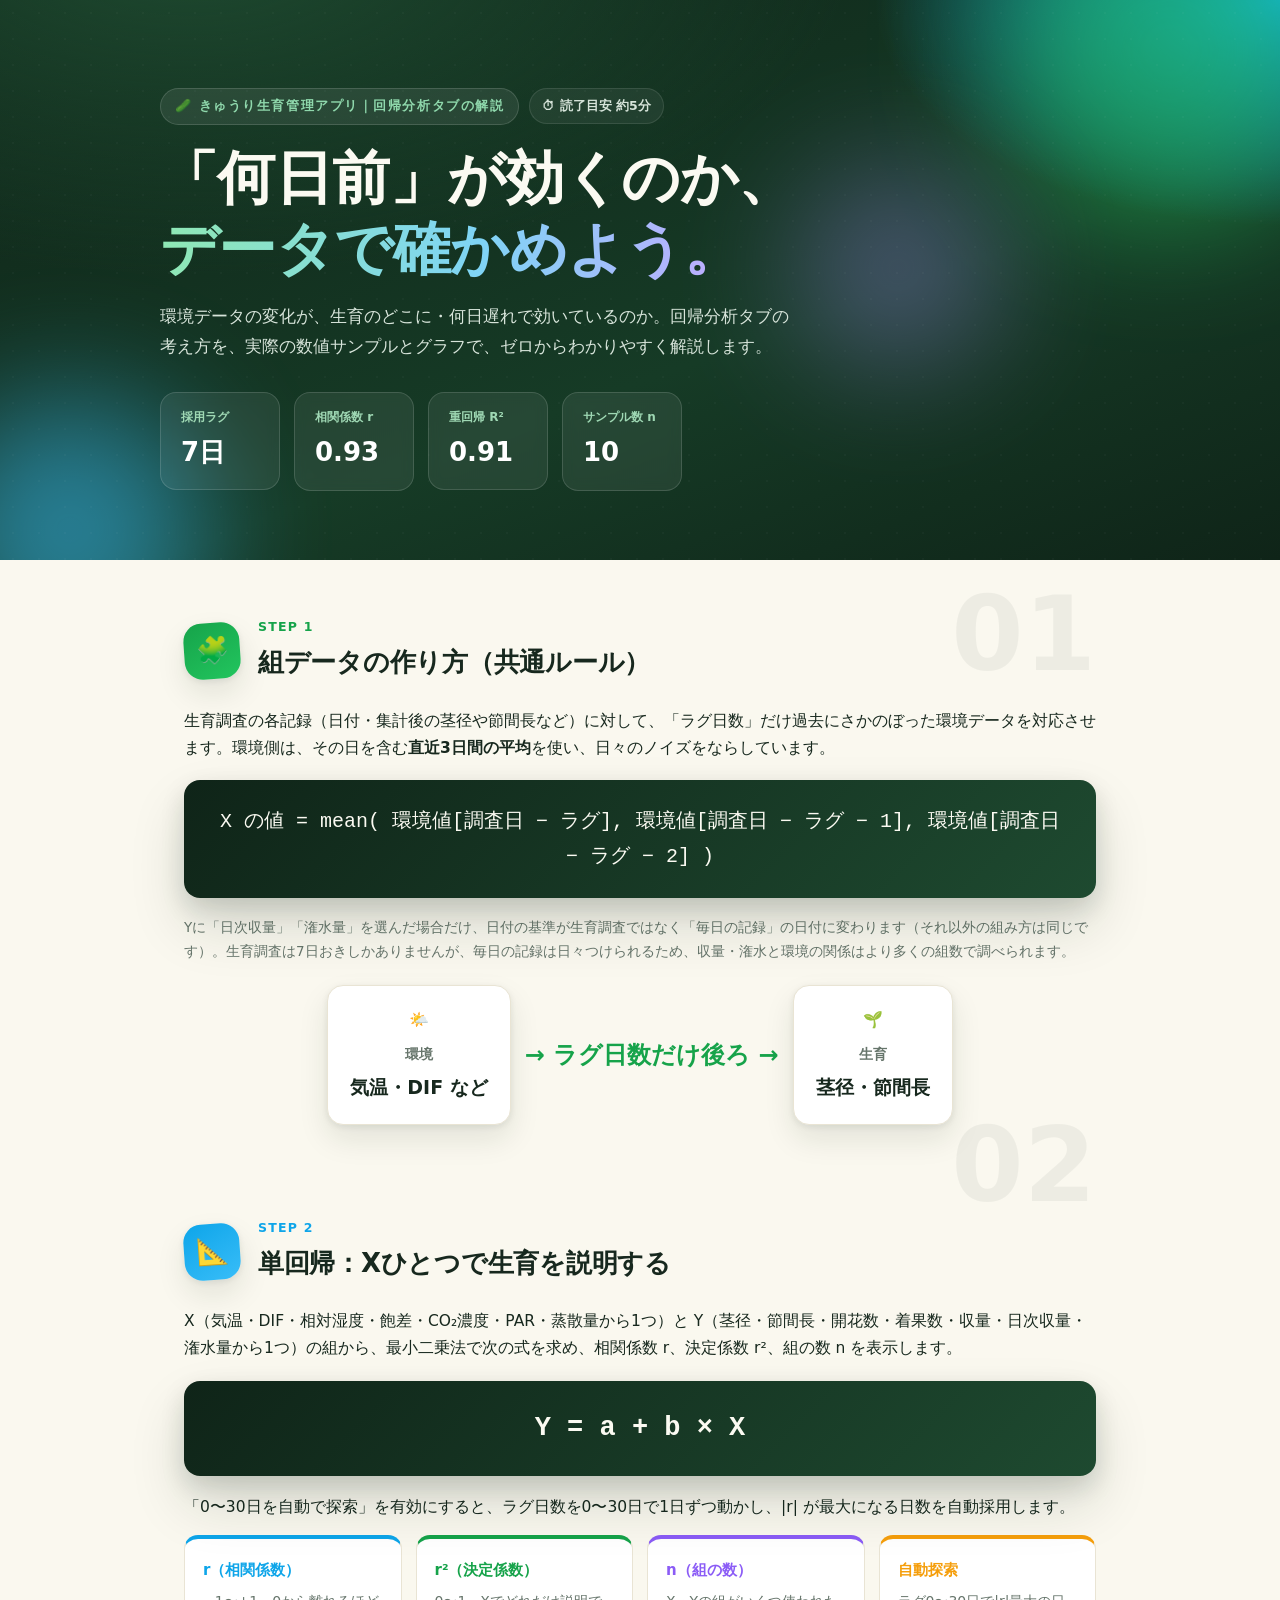
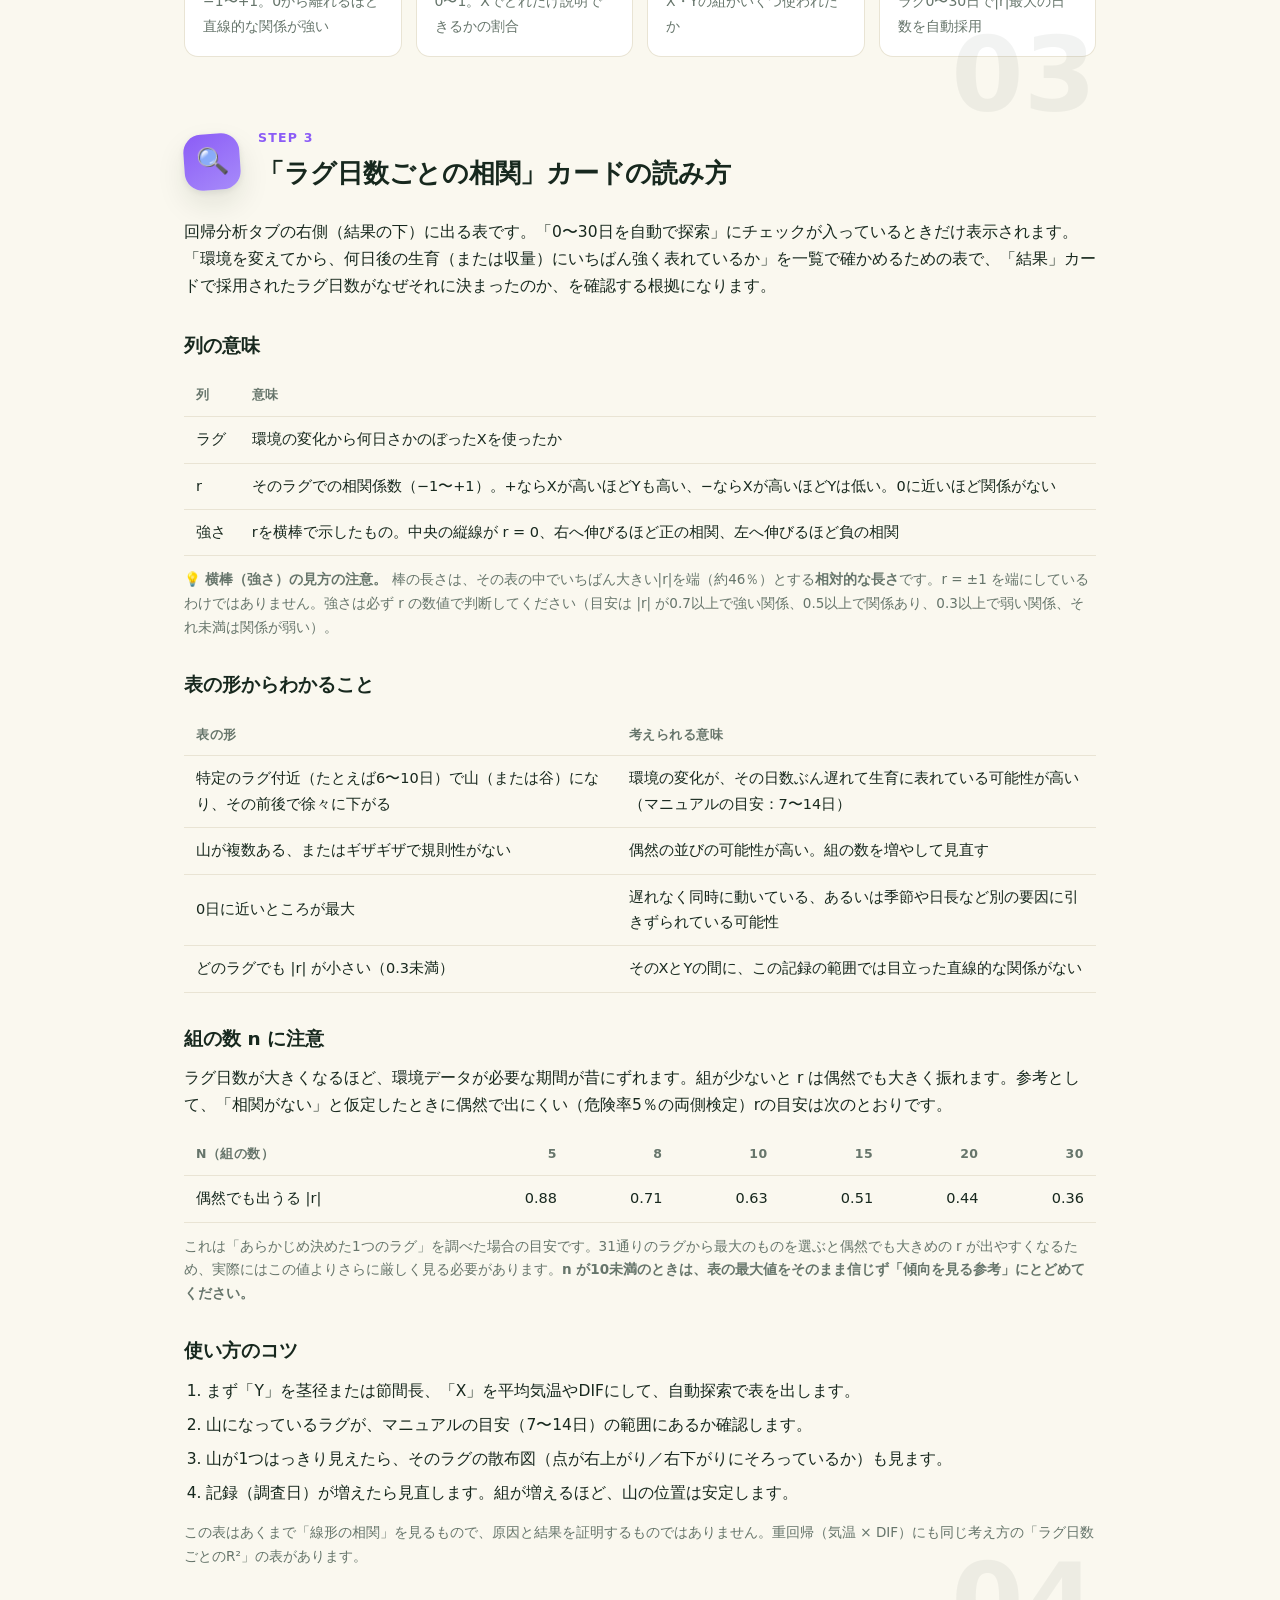
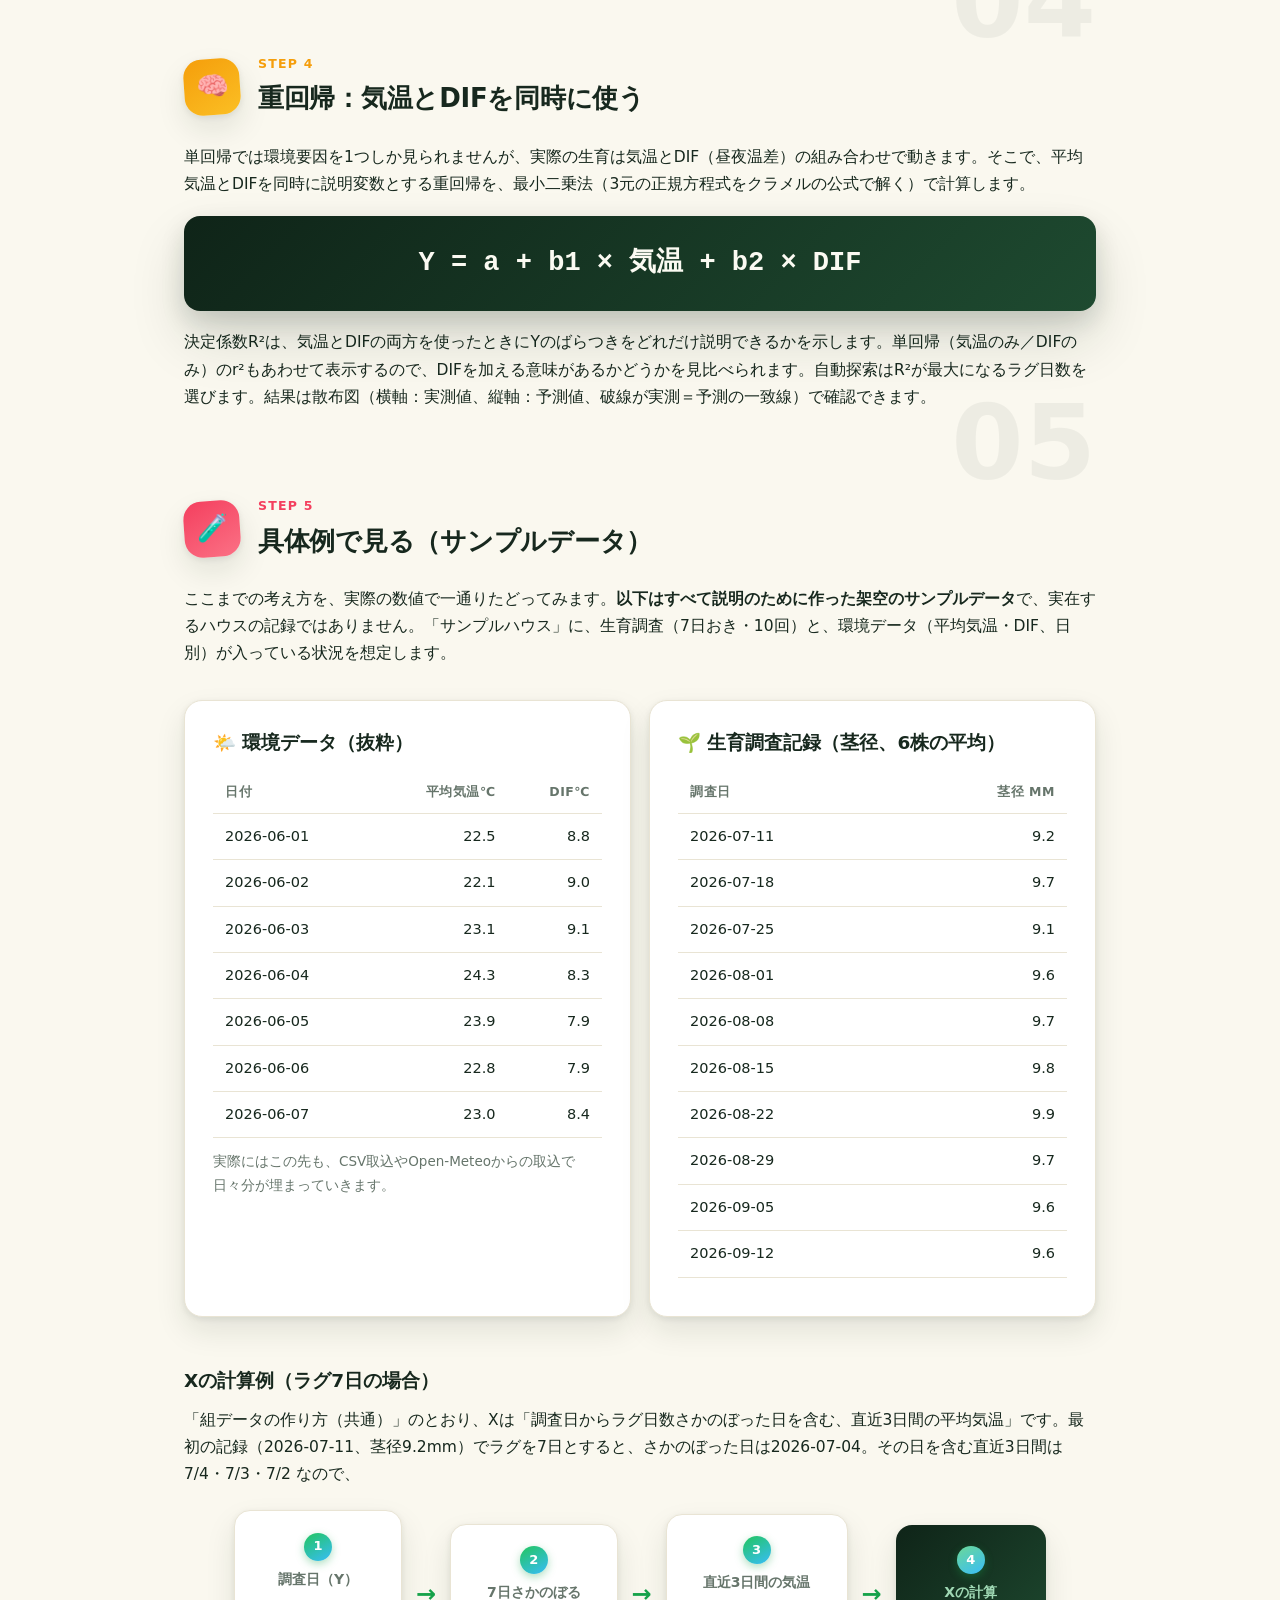
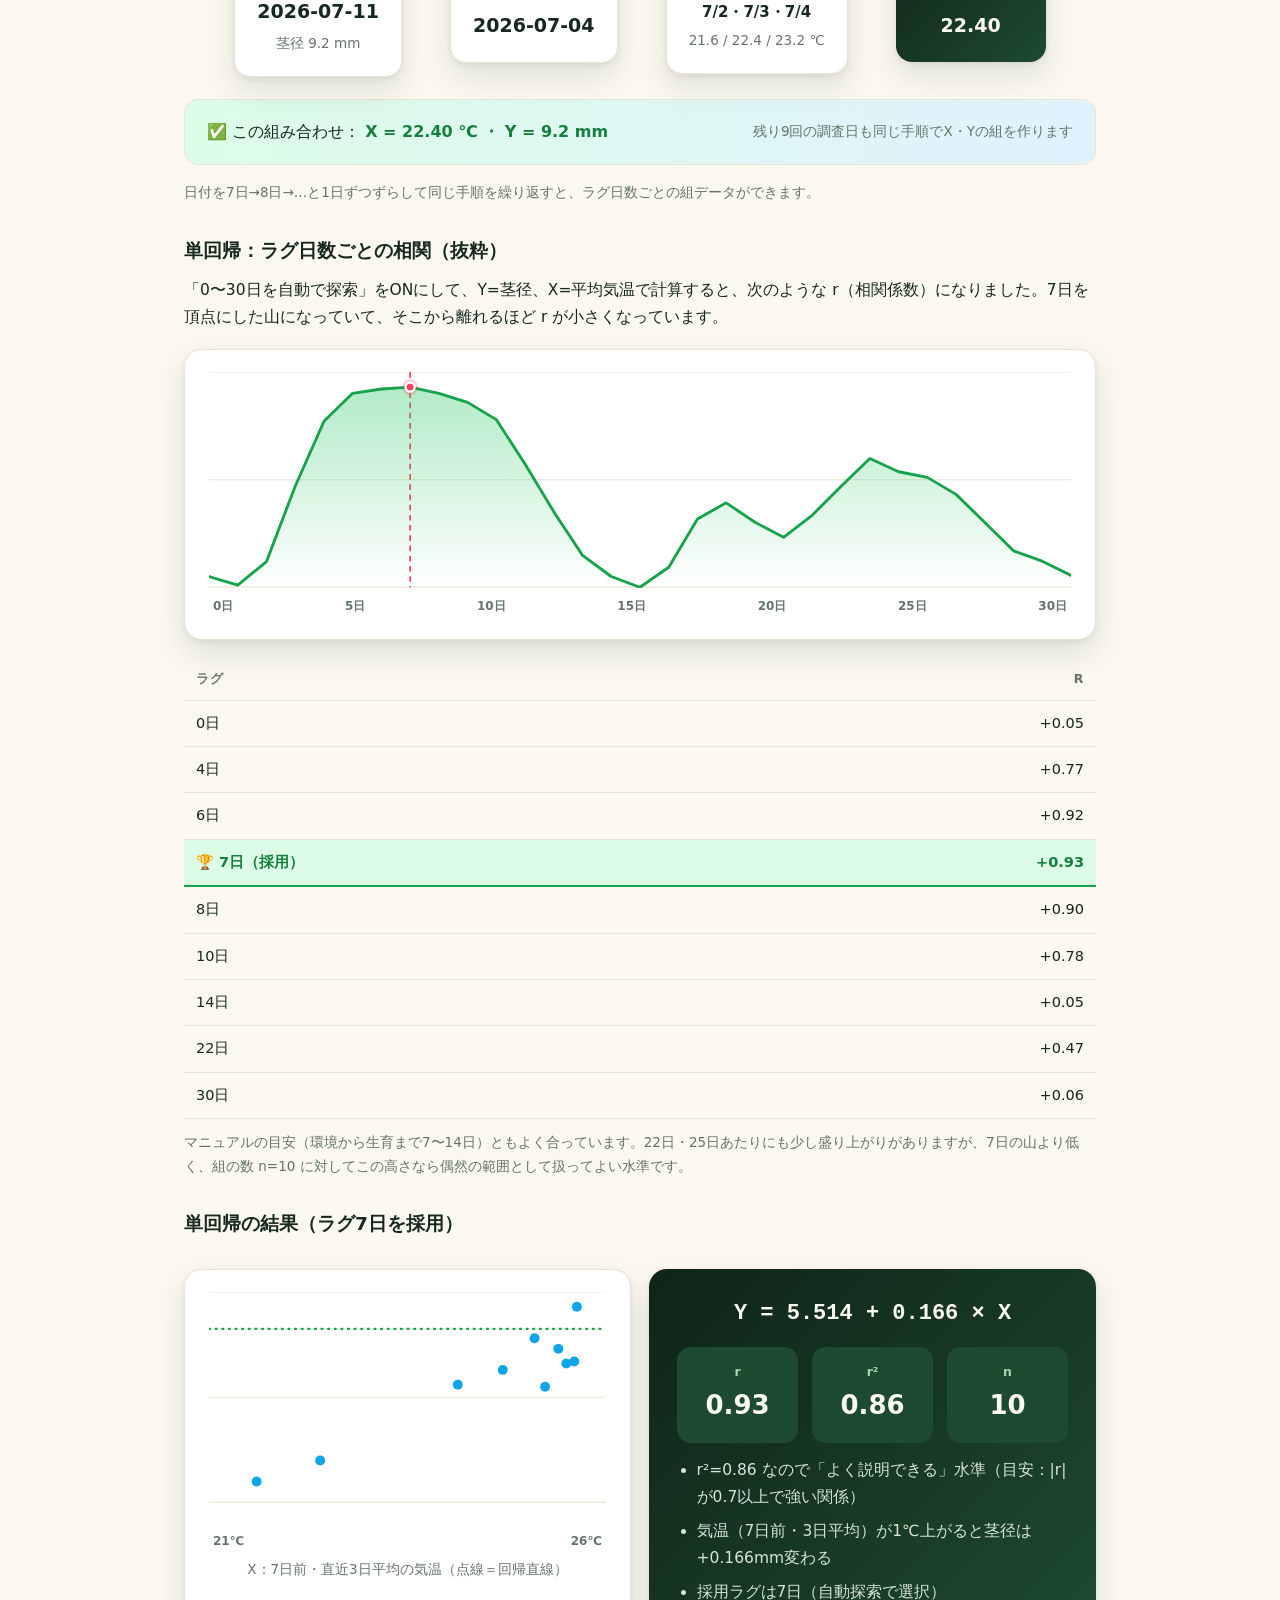
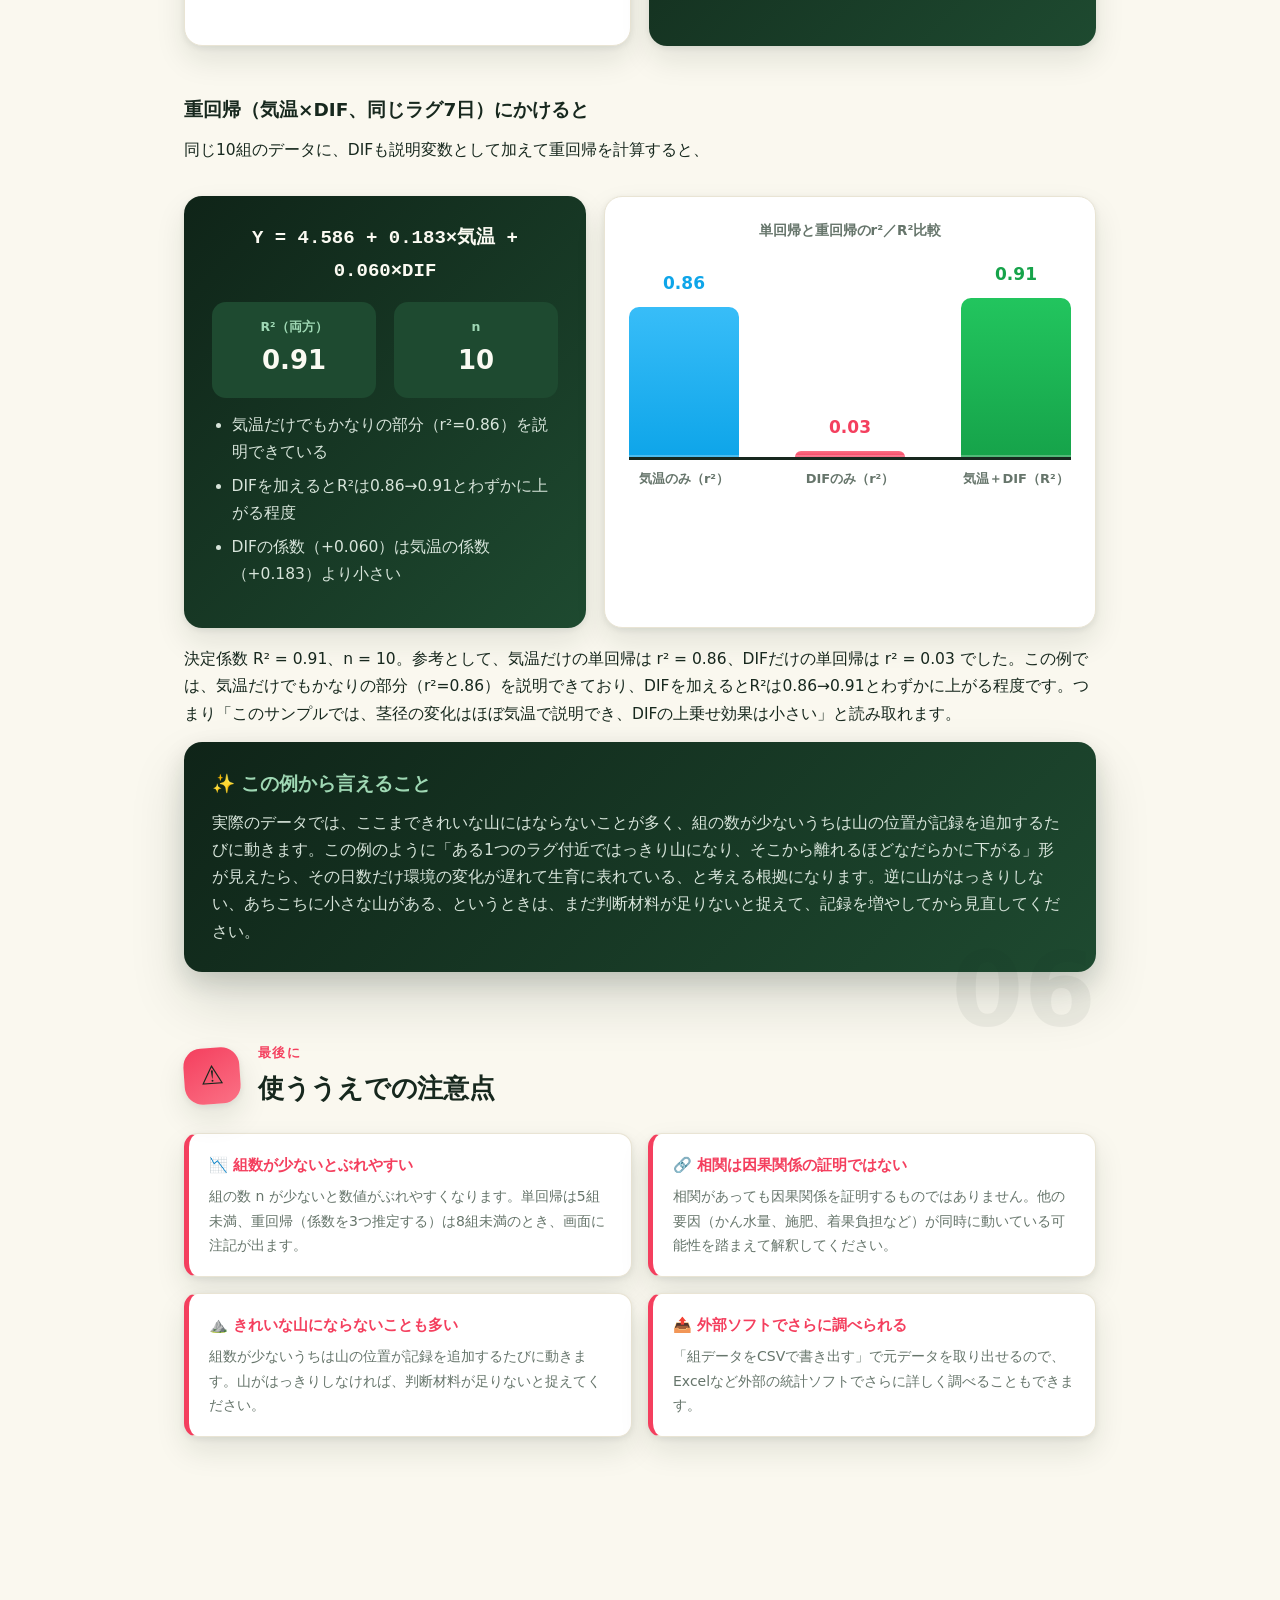
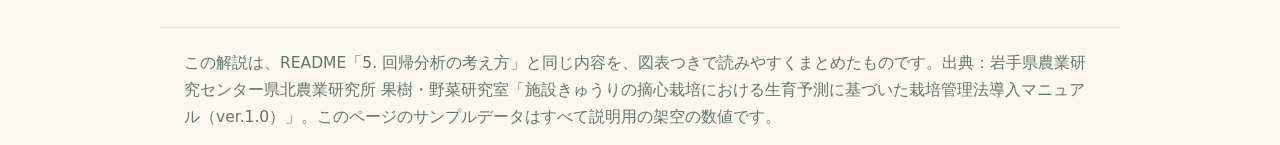
==== commit c16797b8: "Update 回帰分析の考え方.html" ====
--- a/document/回帰分析の考え方.html
+++ b/document/回帰分析の考え方.html
@@ -1,2319 +1,550 @@
-<!doctype html>
-<html>
+<!DOCTYPE html>
+<html lang="ja">
 <head>
-<meta charset="utf-8">
-<meta http-equiv="Content-Security-Policy" content="default-src 'none'; script-src 'unsafe-inline'; style-src 'unsafe-inline' https://fonts.googleapis.com; font-src data: https://fonts.gstatic.com; img-src data: blob:; media-src data: blob:; frame-src about:; child-src about:; worker-src 'none'; connect-src 'none'; object-src 'none'; form-action 'none'; base-uri 'none'">
+<meta charset="UTF-8">
 <meta name="viewport" content="width=device-width, initial-scale=1">
-<title>回帰分析の考え方</title>
-<link rel="stylesheet" href="https://fonts.googleapis.com/css2?family=Noto+Sans+JP:wght@400;500;600;700&amp;display=swap">
-<link rel="stylesheet" href="https://fonts.googleapis.com/css2?family=Noto+Serif+JP:wght@500;600;700&amp;display=swap">
-<link rel="stylesheet" href="https://fonts.googleapis.com/css2?family=Noto+Sans+JP:ital,wght@1,400&amp;display=swap">
-<link rel="stylesheet" href="https://fonts.googleapis.com/css2?family=Noto+Sans+JP:ital,wght@1,500&amp;display=swap">
-<link rel="stylesheet" href="https://fonts.googleapis.com/css2?family=Noto+Sans+JP:ital,wght@1,600&amp;display=swap">
-<link rel="stylesheet" href="https://fonts.googleapis.com/css2?family=Noto+Sans+JP:ital,wght@1,700&amp;display=swap">
-<link rel="stylesheet" href="https://fonts.googleapis.com/css2?family=Noto+Serif+JP:ital,wght@1,500&amp;display=swap">
-<link rel="stylesheet" href="https://fonts.googleapis.com/css2?family=Noto+Serif+JP:ital,wght@1,600&amp;display=swap">
-<link rel="stylesheet" href="https://fonts.googleapis.com/css2?family=Noto+Serif+JP:ital,wght@1,700&amp;display=swap">
+<title>回帰分析の考え方｜きゅうり生育管理アプリ</title>
 <style>
-@layer properties {
-  @supports (((-webkit-hyphens:none)) and (not (margin-trim:inline))) or ((-moz-orient:inline) and (not (color:rgb(from red r g b)))) {
-  :root, :host { --cds-message-actions-opacity: 1; --cds-badge-x-wght: 577.8; }
-  *, ::before, ::after, ::backdrop { --tw-translate-x: 0; --tw-translate-y: 0; --tw-translate-z: 0; --tw-scale-x: 1; --tw-scale-y: 1; --tw-scale-z: 1; --tw-rotate-x: initial; --tw-rotate-y: initial; --tw-rotate-z: initial; --tw-skew-x: initial; --tw-skew-y: initial; --tw-pan-x: initial; --tw-pan-y: initial; --tw-pinch-zoom: initial; --tw-space-y-reverse: 0; --tw-space-x-reverse: 0; --tw-divide-x-reverse: 0; --tw-border-style: solid; --tw-divide-y-reverse: 0; --tw-gradient-position: initial; --tw-gradient-from: #0000; --tw-gradient-via: #0000; --tw-gradient-to: #0000; --tw-gradient-stops: initial; --tw-gradient-via-stops: initial; --tw-gradient-from-position: 0%; --tw-gradient-via-position: 50%; --tw-gradient-to-position: 100%; --tw-leading: initial; --tw-font-weight: initial; --tw-tracking: initial; --tw-ordinal: initial; --tw-slashed-zero: initial; --tw-numeric-figure: initial; --tw-numeric-spacing: initial; --tw-numeric-fraction: initial; --tw-shadow: 0 0 #0000; --tw-shadow-color: initial; --tw-shadow-alpha: 100%; --tw-inset-shadow: 0 0 #0000; --tw-inset-shadow-color: initial; --tw-inset-shadow-alpha: 100%; --tw-ring-color: initial; --tw-ring-shadow: 0 0 #0000; --tw-inset-ring-color: initial; --tw-inset-ring-shadow: 0 0 #0000; --tw-ring-inset: initial; --tw-ring-offset-width: 0px; --tw-ring-offset-color: #fff; --tw-ring-offset-shadow: 0 0 #0000; --tw-outline-style: solid; --tw-blur: initial; --tw-brightness: initial; --tw-contrast: initial; --tw-grayscale: initial; --tw-hue-rotate: initial; --tw-invert: initial; --tw-opacity: initial; --tw-saturate: initial; --tw-sepia: initial; --tw-drop-shadow: initial; --tw-drop-shadow-color: initial; --tw-drop-shadow-alpha: 100%; --tw-drop-shadow-size: initial; --tw-backdrop-blur: initial; --tw-backdrop-brightness: initial; --tw-backdrop-contrast: initial; --tw-backdrop-grayscale: initial; --tw-backdrop-hue-rotate: initial; --tw-backdrop-invert: initial; --tw-backdrop-opacity: initial; --tw-backdrop-saturate: initial; --tw-backdrop-sepia: initial; --tw-duration: initial; --tw-ease: initial; --tw-content: ""; --cds-outset-x: 0px; --cds-outset-y: 0px; --cds-scroll-fade-size: 28px; --cds-scroll-fade-top: 0px; --cds-scroll-fade-bottom: 0px; --cds-scroll-fade-left: 0px; --cds-scroll-fade-right: 0px; --cds-scroll-fade-top-raw: 0px; --cds-scroll-fade-bottom-raw: 0px; --cds-scroll-fade-left-raw: 0px; --cds-scroll-fade-right-raw: 0px; --cds-scroll-fade-y-active: 0; --cds-scroll-fade-x-active: 0; --cds-scroll-fade-top-on: 1; --cds-scroll-fade-bottom-on: 1; --cds-scroll-fade-left-on: 1; --cds-scroll-fade-right-on: 1; --cds-scroll-fade-strip-raw: 0; --cds-scroll-fade-strip-active: 0; }
+:root{
+  --paper:#FAF8EF; --panel:#FFFFFF; --ink:#17281E; --mute:#66756B;
+  --line:#E9E4D4;
+  --leaf:#16A34A; --leaf2:#22C55E; --leaf-soft:#DCFCE7;
+  --sky:#0EA5E9; --sky2:#38BDF8; --sky-soft:#E0F2FE;
+  --coral:#F43F5E; --coral2:#FB7185; --coral-soft:#FFE4E6;
+  --violet:#8B5CF6; --violet2:#A78BFA; --violet-soft:#EDE9FE;
+  --amber:#F59E0B; --amber2:#FBBF24; --amber-soft:#FEF3C7;
+  --forest:#15803D; --dark:#0F2418; --dark2:#163B26; --dark3:#1E4A30;
+  --shadow:0 2px 6px rgba(15,36,24,.08),0 14px 30px rgba(15,36,24,.10);
+  --shadow-lg:0 10px 24px rgba(15,36,24,.14),0 28px 56px rgba(15,36,24,.14);
 }
+@media(prefers-color-scheme:dark){
+  :root{
+    --paper:#0D0F0C; --panel:#171A16; --ink:#E7ECE4; --mute:#9AA79B;
+    --line:#2A2F27; --leaf:#4ADE80; --leaf2:#22C55E; --leaf-soft:rgba(74,222,128,.14);
+    --sky:#38BDF8; --sky2:#0EA5E9; --sky-soft:rgba(56,189,248,.14);
+    --coral:#FB7185; --coral2:#F43F5E; --coral-soft:rgba(251,113,133,.16);
+    --violet:#A78BFA; --violet2:#8B5CF6; --violet-soft:rgba(167,139,250,.16);
+    --amber:#FBBF24; --amber2:#F59E0B; --amber-soft:rgba(251,191,36,.16);
+    --forest:#4ADE80; --dark:#081209; --dark2:#0F2418; --dark3:#163B26;
+    --shadow:0 2px 6px rgba(0,0,0,.35),0 14px 30px rgba(0,0,0,.35);
+    --shadow-lg:0 10px 24px rgba(0,0,0,.45),0 28px 56px rgba(0,0,0,.4);
+  }
 }
-@layer theme {
-  :root, :host { --spacing: .25rem; --container-sm: 24rem; --container-md: 28rem; --container-3xl: 48rem; --text-xs: .75rem; --text-xs--line-height: calc(1 / .75); --text-sm: .875rem; --text-sm--line-height: calc(1.25 / .875); --text-base: 1rem; --text-base--line-height: calc(1.5 / 1); --text-3xl: 1.875rem; --text-3xl--line-height: calc(2.25 / 1.875); --tracking-tight: -.025em; --tracking-wide: .025em; --leading-tight: 1.25; --leading-snug: 1.375; --leading-relaxed: 1.625; --radius-sm: .25rem; --radius-md: .375rem; --radius-lg: .5rem; --radius-xl: .75rem; --ease-in: cubic-bezier(.4, 0, 1, 1); --ease-in-out: cubic-bezier(.4, 0, .2, 1); --blur-md: 12px; --aspect-video: 16 / 9; --default-transition-duration: .15s; --default-transition-timing-function: cubic-bezier(.4, 0, .2, 1); --default-font-family: var(--cds-font-sans); --default-mono-font-family: var(--cds-font-mono); --color-white: #fff; --z-index-pick: 100; --color-app-accent: var(--t-app-accent); }
+*{box-sizing:border-box}
+html{scroll-behavior:smooth}
+html,body{margin:0;padding:0}
+body{
+  font-family:"Hiragino Kaku Gothic ProN","Yu Gothic Medium","Yu Gothic",Meiryo,system-ui,sans-serif;
+  background:var(--paper); color:var(--ink); line-height:1.75; -webkit-font-smoothing:antialiased;
+  overflow-x:hidden;
 }
-@layer base {
-  *, ::after, ::before, ::backdrop { box-sizing: border-box; border: 0px solid; margin: 0px; padding: 0px; }
-  ::file-selector-button { box-sizing: border-box; border: 0px solid; margin: 0px; padding: 0px; }
-  html, :host { text-size-adjust: 100%; tab-size: 4; line-height: 1.5; font-family: var(--default-font-family,ui-sans-serif, system-ui, sans-serif, "Apple Color Emoji", "Segoe UI Emoji", "Segoe UI Symbol", "Noto Color Emoji"); font-feature-settings: var(--default-font-feature-settings,normal); font-variation-settings: var(--default-font-variation-settings,normal); -webkit-tap-highlight-color: transparent; }
-  hr { height: 0px; color: inherit; border-top-width: 1px; }
-  abbr:where([title]) { text-decoration: underline dotted; }
-  h1, h2, h3, h4, h5, h6 { font-size: inherit; font-weight: inherit; }
-  a { color: inherit; text-decoration: inherit; }
-  b, strong { font-weight: bolder; }
-  code, kbd, samp, pre { font-family: var(--default-mono-font-family,ui-monospace, SFMono-Regular, Menlo, Monaco, Consolas, "Liberation Mono", "Courier New", monospace); font-feature-settings: var(--default-mono-font-feature-settings,normal); font-variation-settings: var(--default-mono-font-variation-settings,normal); font-size: 1em; }
-  small { font-size: 80%; }
-  sub, sup { vertical-align: baseline; font-size: 75%; line-height: 0; position: relative; }
-  sub { bottom: -0.25em; }
-  sup { top: -0.5em; }
-  table { text-indent: 0px; border-color: inherit; border-collapse: collapse; }
-  progress { vertical-align: baseline; }
-  summary { display: list-item; }
-  ol, ul, menu { list-style: none; }
-  img, svg, video, canvas, audio, iframe, embed, object { vertical-align: middle; display: block; }
-  img, video { max-width: 100%; height: auto; }
-  button, input, select, optgroup, textarea { font: inherit; letter-spacing: inherit; color: inherit; opacity: 1; background-color: rgba(0, 0, 0, 0); border-radius: 0px; }
-  ::file-selector-button { font: inherit; letter-spacing: inherit; color: inherit; opacity: 1; background-color: rgba(0, 0, 0, 0); border-radius: 0px; }
-  :where(select:is([multiple], [size])) optgroup { font-weight: bolder; }
-  :where(select:is([multiple], [size])) optgroup option { padding-inline-start: 20px; }
-  ::file-selector-button { margin-inline-end: 4px; }
-  ::placeholder { opacity: 1; }
-  @supports (not ((-webkit-appearance:-apple-pay-button))) or (contain-intrinsic-size:1px) {
-  ::placeholder { color: currentcolor; }
-  @supports (color:color-mix(in lab, red, red)) {
-  ::placeholder { color: color-mix(currentcolor, transparent); }
+.wrap{max-width:960px;margin:0 auto;padding:0 24px 100px;position:relative}
+a{color:var(--sky)}
+b{font-weight:800}
+
+/* ---- 進捗バー ---- */
+.progress{position:fixed;top:0;left:0;height:4px;width:0%;z-index:60;
+  background:linear-gradient(90deg,var(--leaf2),var(--sky2),var(--violet2));transition:width .08s linear}
+
+/* ---- 固定ミニナビ ---- */
+.mininav{position:fixed;top:0;left:0;right:0;z-index:50;display:flex;align-items:center;gap:10px;
+  padding:10px 20px;background:rgba(15,36,24,.86);backdrop-filter:blur(10px);-webkit-backdrop-filter:blur(10px);
+  transform:translateY(-110%);transition:transform .35s cubic-bezier(.4,0,.2,1);color:#FBFAF2}
+.mininav.show{transform:translateY(4px)}
+.mininav .mn-title{font-weight:800;font-size:14px;white-space:nowrap;flex:none;opacity:.9}
+.mininav .mn-links{display:flex;gap:6px;overflow-x:auto;scrollbar-width:none}
+.mininav .mn-links::-webkit-scrollbar{display:none}
+.mininav .mn-links a{flex:none;font-size:12.5px;font-weight:700;color:#C9D6CC;text-decoration:none;
+  padding:7px 12px;border-radius:999px;white-space:nowrap;transition:.2s}
+.mininav .mn-links a:hover{background:rgba(255,255,255,.08);color:#fff}
+.mininav .mn-links a.on{background:var(--leaf2);color:#0F2418}
+
+/* ---- ヒーロー ---- */
+header.hero{position:relative;overflow:hidden;
+  background:radial-gradient(1200px 600px at 15% -10%, #1E4A30 0%, transparent 55%),
+             radial-gradient(900px 500px at 100% 0%, #0EA5E9 0%, transparent 45%),
+             linear-gradient(160deg, var(--dark) 0%, var(--dark2) 60%, var(--dark) 100%);
+  color:#FBFAF2; padding:88px 24px 70px; margin-bottom:56px;}
+header.hero::after{content:"";position:absolute;inset:0;
+  background-image:radial-gradient(rgba(255,255,255,.05) 1.4px, transparent 1.4px);
+  background-size:26px 26px; opacity:.5; pointer-events:none}
+.blob{position:absolute;border-radius:50%;filter:blur(64px);opacity:.55;z-index:0;animation:float 13s ease-in-out infinite}
+.blob.b1{width:340px;height:340px;background:var(--leaf2);top:-120px;right:-60px}
+.blob.b2{width:260px;height:260px;background:var(--sky2);bottom:-100px;left:-60px;animation-delay:-4s}
+.blob.b3{width:200px;height:200px;background:var(--violet2);top:30%;right:22%;animation-delay:-8s;opacity:.35}
+@keyframes float{0%,100%{transform:translate(0,0) scale(1)}50%{transform:translate(-18px,24px) scale(1.08)}}
+header.hero .inner{max-width:960px;margin:0 auto;position:relative;z-index:1}
+.eyebrow-row{display:flex;align-items:center;gap:10px;flex-wrap:wrap;margin-bottom:18px}
+p.eyebrow{font-size:13px;font-weight:800;letter-spacing:.12em;color:#8FD8AC;margin:0;
+  background:rgba(255,255,255,.08);padding:6px 14px;border-radius:999px;border:1px solid rgba(255,255,255,.14)}
+.readtime{font-size:12.5px;font-weight:700;color:#D7E4DA;background:rgba(255,255,255,.06);
+  padding:6px 12px;border-radius:999px;border:1px solid rgba(255,255,255,.1)}
+header.hero h1{font-size:clamp(34px,6vw,58px);margin:0 0 18px;line-height:1.22;font-weight:900;letter-spacing:-.01em}
+header.hero h1 .pop{background:linear-gradient(90deg,#8FE8B4,#7FD4F5 55%,#C3A9FF);
+  -webkit-background-clip:text;background-clip:text;color:transparent}
+header.hero p.lead{font-size:17px;color:#D7E4DA;max-width:640px;margin:0 0 30px}
+.hero-stats{display:flex;gap:14px;flex-wrap:wrap}
+.hstat{background:rgba(255,255,255,.07);border:1px solid rgba(255,255,255,.14);border-radius:16px;
+  padding:14px 20px;min-width:120px;backdrop-filter:blur(6px)}
+.hstat .k{display:block;font-size:12px;color:#9FD8B4;font-weight:700;margin-bottom:2px}
+.hstat .v{font-size:26px;font-weight:900;color:#fff}
+
+/* ---- セクション共通 ---- */
+.sec{padding-top:70px;position:relative}
+.sec:first-of-type{padding-top:0}
+.sec-head{display:flex;align-items:center;gap:18px;margin-bottom:22px;position:relative}
+.sec-badge{width:56px;height:56px;border-radius:18px;flex:none;display:grid;place-items:center;font-size:26px;
+  background:linear-gradient(150deg,var(--c1),var(--c2));box-shadow:var(--shadow);transform:rotate(-4deg)}
+.sec-eyebrow{margin:0 0 2px;font-size:12.5px;font-weight:800;letter-spacing:.1em;color:var(--c1);text-transform:uppercase}
+h2{font-size:26px;margin:0;color:var(--ink);font-weight:900;letter-spacing:-.01em}
+.ghost-num{position:absolute;right:0;top:-34px;font-size:104px;font-weight:900;color:var(--ink);
+  opacity:.05;line-height:1;z-index:-1;user-select:none;pointer-events:none}
+h3{font-size:18.5px;margin:30px 0 10px;color:var(--ink);font-weight:800}
+p{margin:0 0 14px;font-size:15.5px}
+.note{color:var(--mute);font-size:13.5px}
+ul,ol{margin:0 0 14px;padding-left:1.4em}
+li{margin-bottom:7px;font-size:15.5px}
+
+/* ---- カード類 ---- */
+.panel{background:var(--panel);border:1px solid var(--line);border-radius:18px;padding:26px 28px;
+  box-shadow:var(--shadow);margin:18px 0;transition:transform .25s ease,box-shadow .25s ease}
+.formula{
+  position:relative;background:linear-gradient(135deg,var(--dark) 0%,var(--dark3) 100%);color:#FBFAF2;
+  border-radius:16px;padding:24px 26px;text-align:center;
+  font-family:"SFMono-Regular",Consolas,Menlo,monospace;font-size:20px;margin:18px 0;overflow-x:auto;
+  box-shadow:var(--shadow-lg)}
+.formula.big{font-size:27px;font-weight:700}
+table{border-collapse:collapse;width:100%;font-size:14.5px;margin:12px 0}
+th,td{padding:10px 12px;border-bottom:1px solid var(--line);text-align:right}
+th:first-child,td:first-child{text-align:left}
+th{color:var(--mute);font-weight:800;font-size:12.5px;text-transform:uppercase;letter-spacing:.04em}
+tbody tr{transition:background .15s}
+tbody tr:hover{background:var(--leaf-soft)}
+tr.hl td{background:var(--leaf-soft);font-weight:800;color:var(--forest);border-bottom:2px solid var(--leaf)}
+.grid2{display:grid;grid-template-columns:1fr 1fr;gap:18px}
+.grid3{display:grid;grid-template-columns:repeat(3,1fr);gap:14px}
+.grid4{display:grid;grid-template-columns:repeat(4,1fr);gap:14px}
+@media(max-width:720px){.grid2,.grid3,.grid4{grid-template-columns:1fr}}
+.term{background:var(--panel);border:1px solid var(--line);border-radius:14px;padding:18px 18px;
+  border-top:4px solid var(--tc,var(--sky));transition:transform .2s ease,box-shadow .2s ease}
+.term:hover{transform:translateY(-4px);box-shadow:var(--shadow)}
+.term h4{margin:0 0 6px;font-size:15px;color:var(--tc,var(--sky));font-weight:800}
+.term p{margin:0;font-size:14px;color:var(--mute)}
+.stat{background:var(--dark3);border-radius:14px;padding:14px 18px;text-align:center;color:#FBFAF2}
+.stat .k{font-size:12.5px;color:#9FD8B4;display:block;font-weight:700}
+.stat .v{font-size:26px;font-weight:900}
+.flow{display:flex;align-items:center;gap:14px;flex-wrap:wrap;justify-content:center;margin:22px 0}
+.flow .card{background:var(--panel);border:1px solid var(--line);border-radius:16px;padding:20px 22px;text-align:center;
+  min-width:150px;box-shadow:var(--shadow);transition:transform .2s ease}
+.flow .card:hover{transform:translateY(-4px) scale(1.02)}
+.flow .card h4{margin:0 0 4px;font-size:14px;color:var(--mute);font-weight:700}
+.flow .card .big{font-size:19px;font-weight:800}
+.flow .arrow{font-size:24px;color:var(--leaf);font-weight:900}
+.badge{display:inline-flex;align-items:center;justify-content:center;width:28px;height:28px;border-radius:14px;
+  background:linear-gradient(150deg,var(--leaf2),var(--sky2));color:#fff;font-size:13px;font-weight:900;margin-bottom:6px;
+  box-shadow:0 3px 8px rgba(22,163,74,.35)}
+.callout{background:linear-gradient(90deg,var(--leaf-soft),var(--sky-soft));border-radius:14px;padding:18px 22px;
+  display:flex;justify-content:space-between;gap:16px;flex-wrap:wrap;align-items:center;margin:16px 0;
+  border:1px solid var(--line)}
+.callout b{color:var(--forest)}
+.warn-list{display:grid;grid-template-columns:1fr 1fr;gap:16px;margin:20px 0}
+@media(max-width:720px){.warn-list{grid-template-columns:1fr}}
+.warn-list .item{background:var(--panel);border:1px solid var(--line);border-left:5px solid var(--coral);
+  border-radius:14px;padding:18px 20px;box-shadow:var(--shadow);transition:transform .2s ease}
+.warn-list .item:hover{transform:translateY(-3px)}
+.warn-list .item h4{margin:0 0 6px;font-size:15px;color:var(--coral);font-weight:800;display:flex;align-items:center;gap:8px}
+.warn-list .item p{margin:0;font-size:14px;color:var(--mute)}
+.chartbox{background:var(--panel);border:1px solid var(--line);border-radius:18px;padding:22px 24px;
+  box-shadow:var(--shadow);margin:18px 0}
+.chartbox svg{width:100%;height:auto;display:block}
+.axis-x{display:flex;justify-content:space-between;font-size:12px;color:var(--mute);padding:8px 4px 0;font-weight:600}
+.bars{display:flex;justify-content:center;gap:56px;align-items:flex-end;padding:12px 0 0}
+.bars .col{display:flex;flex-direction:column;align-items:center;gap:8px;width:110px}
+.bars .bar{width:100%;border-radius:10px 10px 0 0;box-shadow:0 -2px 0 rgba(255,255,255,.25) inset}
+.bars .val{font-size:17px;font-weight:900}
+.bars-labels{display:flex;justify-content:center;gap:56px;border-top:3px solid var(--ink);padding-top:8px;margin-top:0}
+.bars-labels span{width:110px;text-align:center;font-size:13px;color:var(--mute);font-weight:600}
+.takeaway{background:linear-gradient(135deg,var(--dark) 0%,var(--dark3) 100%);color:#FBFAF2;border:none;
+  border-radius:18px;padding:26px 28px;box-shadow:var(--shadow-lg)}
+.takeaway h3{color:#9FD8B4;margin-top:0}
+.takeaway p{color:#D7E4DA}
+
+/* ---- 出現アニメーション ---- */
+.reveal{opacity:0;transform:translateY(22px);transition:opacity .6s ease,transform .6s ease}
+.reveal.in{opacity:1;transform:translateY(0)}
+
+/* ---- トップへ戻る ---- */
+.totop{position:fixed;right:22px;bottom:22px;width:52px;height:52px;border-radius:50%;
+  background:linear-gradient(150deg,var(--leaf2),var(--sky2));color:#fff;display:grid;place-items:center;
+  font-size:20px;box-shadow:var(--shadow-lg);border:none;cursor:pointer;opacity:0;pointer-events:none;
+  transform:translateY(12px);transition:opacity .3s ease,transform .3s ease;z-index:55}
+.totop.show{opacity:1;pointer-events:auto;transform:translateY(0)}
+.totop:hover{filter:brightness(1.08)}
+
+footer.pagefoot{max-width:960px;margin:70px auto 0;padding:0 24px;color:var(--mute);font-size:13px;
+  border-top:1px solid var(--line);padding-top:22px}
+
+@media(max-width:640px){
+  .sec-badge{width:46px;height:46px;font-size:21px;border-radius:14px}
+  h2{font-size:21px}
+  .ghost-num{font-size:64px;top:-18px}
+  header.hero{padding:70px 20px 54px}
 }
-}
-  textarea { resize: vertical; }
-  ::-webkit-search-decoration { appearance: none; }
-  ::-webkit-date-and-time-value { min-height: 1lh; text-align: inherit; }
-  ::-webkit-datetime-edit { display: inline-flex; }
-  ::-webkit-datetime-edit-fields-wrapper { padding: 0px; }
-  ::-webkit-datetime-edit { padding-block: 0px; }
-  ::-webkit-datetime-edit-year-field { padding-block: 0px; }
-  ::-webkit-datetime-edit-month-field { padding-block: 0px; }
-  ::-webkit-datetime-edit-day-field { padding-block: 0px; }
-  ::-webkit-datetime-edit-hour-field { padding-block: 0px; }
-  ::-webkit-datetime-edit-minute-field { padding-block: 0px; }
-  ::-webkit-datetime-edit-second-field { padding-block: 0px; }
-  ::-webkit-datetime-edit-millisecond-field { padding-block: 0px; }
-  ::-webkit-datetime-edit-meridiem-field { padding-block: 0px; }
-  ::-webkit-calendar-picker-indicator { line-height: 1; }
-  button, input:where([type="button"], [type="reset"], [type="submit"]) { appearance: button; }
-  ::file-selector-button { appearance: button; }
-  ::-webkit-inner-spin-button { height: auto; }
-  ::-webkit-outer-spin-button { height: auto; }
-  [hidden]:where(:not([hidden="until-found"])) { display: none !important; }
-  html:where(.cds-root), html:where(.cds-root)::before, html:where(.cds-root)::after, html:where(.cds-root) *, html:where(.cds-root) ::before, html:where(.cds-root) ::after, html :where(.cds-root), html :where(.cds-root)::before, html :where(.cds-root)::after, html :where(.cds-root) *, html :where(.cds-root) ::before, html :where(.cds-root) ::after { border-color: var(--cds-border); }
-  :where(.cds-root) :where(button, [role="button"], [role="tab"], [role="menuitem"], [role="menuitemcheckbox"], [role="menuitemradio"], [role="option"], [role="switch"], [role="checkbox"], [role="radio"]) { cursor: var(--cds-cursor-interactive); }
-  :where(.cds-root) :where(button, [role]):where(:disabled, [aria-disabled="true"], [data-disabled]) { cursor: default; }
-}
-@layer components {
-  :where(.cds-root) :where(input, textarea, select).cds-input { appearance: none; box-shadow: none; font: inherit; color: inherit; background: 0px 0px; border: 0px; border-radius: 0px; outline: none; padding: 0px; }
-  :where(.cds-root) :where(input, textarea).cds-input.cds-input:focus { box-shadow: none; border-color: var(--cds-border); outline: none; }
-  :where(.cds-root) :where(input, textarea).cds-input.cds-input:focus-visible { box-shadow: var(--cds-focus-shadow); outline-offset: 2px; outline: rgba(0, 0, 0, 0) solid 2px; }
-  :where(.cds-root) .cds-reset:focus, :where(.cds-root) .cds-reset:focus-visible { outline: none; }
-  :where(.cds-root) .cds-reset:focus-visible { outline-offset: 2px; outline: rgba(0, 0, 0, 0) solid 2px; }
-  :where(.cds-root) .cds-text-link { color: var(--cds-text-accent); --_text-link-line: currentColor; border-radius: 2px; text-decoration-line: none; }
-  @supports (color:color-mix(in lab, red, red)) {
-  :where(.cds-root) .cds-text-link { --_text-link-line: color-mix(in srgb, currentColor, transparent 60%); }
-}
-  :where(.cds-root) .cds-text-link { transition-property: color, text-decoration-color, box-shadow; transition-duration: var(--cds-dur-fast,60ms); transition-timing-function: var(--cds-ease-out); }
-  :where(.cds-root) .cds-text-link:is(:hover, :focus-visible) { --_text-link-line: currentColor; }
-  :where(.cds-root) .cds-text-link:focus-visible { outline-offset: 2px; box-shadow: var(--cds-focus-shadow,0 0 0 2px Highlight); outline: rgba(0, 0, 0, 0) solid 2px; }
-  :where(.cds-root) .cds-text-link-underline { text-underline-offset: 3px; text-decoration-line: underline; text-decoration-color: var(--_text-link-line,currentColor); transition-property: color, text-decoration-color, box-shadow; transition-duration: var(--cds-dur-fast,60ms); transition-timing-function: var(--cds-ease-out); }
-  :where(.cds-root) :is(b, strong) { font-weight: var(--cds-font-weight-bold); }
-}
-@layer utilities {
-  .\@container { container-type: inline-size; }
-  .pointer-events-auto { pointer-events: auto; }
-  .pointer-events-none { pointer-events: none; }
-  .collapse { visibility: collapse; }
-  .invisible { visibility: hidden; }
-  .visible { visibility: visible; }
-  .visible\! { visibility: visible !important; }
-  .sr-only { clip-path: inset(50%); white-space: nowrap; border-width: 0px; width: 1px; height: 1px; margin: -1px; padding: 0px; position: absolute; overflow: hidden; }
-  .not-sr-only { clip-path: none; white-space: normal; width: auto; height: auto; margin: 0px; padding: 0px; position: static; overflow: visible; }
-  .absolute { position: absolute; }
-  .fixed { position: fixed; }
-  .relative { position: relative; }
-  .static { position: static; }
-  .sticky { position: sticky; }
-  .inset-0 { inset: 0px; }
-  .inset-3\.5 { inset: calc(var(--spacing) * 3.5); }
-  .inset-\[0\.5px\] { inset: 0.5px; }
-  .inset-x-0 { inset-inline: 0px; }
-  .inset-y-0 { inset-block: 0px; }
-  .inset-y-\[4px\] { inset-block: 4px; }
-  .start-\[calc\(-6px_-_\(var\(--cds-ring-outer\,0px\)_-_var\(--cds-ring-inner\,0px\)\)_\/_2\)\] { inset-inline-start: calc(-6px - (var(--cds-ring-outer,0px) - var(--cds-ring-inner,0px)) / 2); }
-  .end-\[calc\(-6px_-_\(var\(--cds-ring-outer\,0px\)_-_var\(--cds-ring-inner\,0px\)\)_\/_2\)\] { inset-inline-end: calc(-6px - (var(--cds-ring-outer,0px) - var(--cds-ring-inner,0px)) / 2); }
-  .-top-0\.5 { top: calc(var(--spacing) * -.5); }
-  .-top-1 { top: calc(var(--spacing) * -1); }
-  .top-0 { top: 0px; }
-  .top-1\/2 { top: 50%; }
-  .top-\[calc\(-6px_-_\(var\(--cds-ring-outer\,0px\)_-_var\(--cds-ring-inner\,0px\)\)_\/_2\)\] { top: calc(-6px - (var(--cds-ring-outer,0px) - var(--cds-ring-inner,0px)) / 2); }
-  .top-\[calc\(var\(--tb-overlay-h\,0px\)\+1rem\)\] { top: calc(var(--tb-overlay-h,0px) + 1rem); }
-  .top-full { top: 100%; }
-  .top-px { top: 1px; }
-  .-right-0\.5 { right: calc(var(--spacing) * -.5); }
-  .right-0 { right: 0px; }
-  .right-3 { right: calc(var(--spacing) * 3); }
-  .right-4 { right: calc(var(--spacing) * 4); }
-  .right-6 { right: calc(var(--spacing) * 6); }
-  .bottom-0 { bottom: 0px; }
-  .bottom-1 { bottom: var(--spacing); }
-  .bottom-3 { bottom: calc(var(--spacing) * 3); }
-  .bottom-4 { bottom: calc(var(--spacing) * 4); }
-  .bottom-5 { bottom: calc(var(--spacing) * 5); }
-  .bottom-\[calc\(-6px_-_\(var\(--cds-ring-outer\,0px\)_-_var\(--cds-ring-inner\,0px\)\)_\/_2\)\] { bottom: calc(-6px - (var(--cds-ring-outer,0px) - var(--cds-ring-inner,0px)) / 2); }
-  .bottom-\[calc\(1\.25rem\+var\(--sl-safe-b\,0px\)\)\] { bottom: calc(1.25rem + var(--sl-safe-b,0px)); }
-  .bottom-full { bottom: 100%; }
-  .bottom-px { bottom: 1px; }
-  .-left-1 { left: calc(var(--spacing) * -1); }
-  .left-0 { left: 0px; }
-  .left-1 { left: var(--spacing); }
-  .left-1\/2 { left: 50%; }
-  .left-3 { left: calc(var(--spacing) * 3); }
-  .left-6 { left: calc(var(--spacing) * 6); }
-  .isolate { isolation: isolate; }
-  .isolation-auto { isolation: auto; }
-  .-z-\[1\] { z-index: calc(-1); }
-  .z-0 { z-index: 0; }
-  .z-10 { z-index: 10; }
-  .z-20 { z-index: 20; }
-  .z-30 { z-index: 30; }
-  .z-40 { z-index: 40; }
-  .z-50 { z-index: 50; }
-  .z-\[1\] { z-index: 1; }
-  .z-\[5\] { z-index: 5; }
-  .z-\[35\] { z-index: 35; }
-  .z-\[38\] { z-index: 38; }
-  .z-\[39\] { z-index: 39; }
-  .z-\[45\] { z-index: 45; }
-  .z-ask { z-index: 60; }
-  .z-panel { z-index: 40; }
-  .z-scrim { z-index: 101; }
-  .z-selection { z-index: 45; }
-  .z-toolbar { z-index: 49; }
-  .order-first { order: -9999; }
-  .col-span-2 { grid-column: span 2 / span 2; }
-  .col-span-full { grid-column: 1 / -1; }
-  .col-start-1 { grid-column-start: 1; }
-  .row-span-full { grid-row: 1 / -1; }
-  .row-start-1 { grid-row-start: 1; }
-  .\!container { width: 100% !important; }
-  @media (min-width: 40rem) {
-  .\!container { max-width: 40rem !important; }
-}
-  @media (min-width: 48rem) {
-  .\!container { max-width: 48rem !important; }
-}
-  @media (min-width: 64rem) {
-  .\!container { max-width: 64rem !important; }
-}
-  @media (min-width: 80rem) {
-  .\!container { max-width: 80rem !important; }
-}
-  @media (min-width: 96rem) {
-  .\!container { max-width: 96rem !important; }
-}
-  .container { width: 100%; }
-  @media (min-width: 40rem) {
-  .container { max-width: 40rem; }
-}
-  @media (min-width: 48rem) {
-  .container { max-width: 48rem; }
-}
-  @media (min-width: 64rem) {
-  .container { max-width: 64rem; }
-}
-  @media (min-width: 80rem) {
-  .container { max-width: 80rem; }
-}
-  @media (min-width: 96rem) {
-  .container { max-width: 96rem; }
-}
-  .-m-2 { margin: calc(var(--spacing) * -2); }
-  .m-0 { margin: 0px; }
-  .m-1 { margin: var(--spacing); }
-  .m-6 { margin: calc(var(--spacing) * 6); }
-  .m-auto { margin: auto; }
-  .-mx-0\.5 { margin-inline: calc(var(--spacing) * -.5); }
-  .-mx-1 { margin-inline: calc(var(--spacing) * -1); }
-  .-mx-2 { margin-inline: calc(var(--spacing) * -2); }
-  .mx-0\.5 { margin-inline: calc(var(--spacing) * .5); }
-  .mx-1 { margin-inline: var(--spacing); }
-  .mx-2 { margin-inline: calc(var(--spacing) * 2); }
-  .mx-auto { margin-inline: auto; }
-  .mx-outset { margin-inline: calc(var(--cds-outset-x,0px) * -1); }
-  .-my-1 { margin-block: calc(var(--spacing) * -1); }
-  .-my-\[0\.125em\] { margin-block: -0.125em; }
-  .my-1 { margin-block: var(--spacing); }
-  .my-3 { margin-block: calc(var(--spacing) * 3); }
-  .-ms-1 { margin-inline-start: calc(var(--spacing) * -1); }
-  .ms-1 { margin-inline-start: var(--spacing); }
-  .ms-auto { margin-inline-start: auto; }
-  .ms-outset { margin-inline-start: calc(var(--cds-outset-x,0px) * -1); }
-  .-me-1 { margin-inline-end: calc(var(--spacing) * -1); }
-  .-me-2\.5 { margin-inline-end: calc(var(--spacing) * -2.5); }
-  .-me-pad-sm { margin-inline-end: calc(var(--cds-pad-sm) * -1); }
-  .-me-px { margin-inline-end: -1px; }
-  .me-\[calc\(\(var\(--cds-h-control\)-1em-6px\)\/2-var\(--cds-pad-md\)\)\] { margin-inline-end: calc((var(--cds-h-control) - 1em - 6px) / 2 - var(--cds-pad-md)); }
-  .me-\[calc\(6px-var\(--cds-pad-md\)\)\] { margin-inline-end: calc(6px - var(--cds-pad-md)); }
-  .me-\[calc\(8px-var\(--cds-pad-md\)\)\] { margin-inline-end: calc(8px - var(--cds-pad-md)); }
-  .me-outset { margin-inline-end: calc(var(--cds-outset-x,0px) * -1); }
-  .-mt-0\.5 { margin-top: calc(var(--spacing) * -.5); }
-  .-mt-1 { margin-top: calc(var(--spacing) * -1); }
-  .-mt-2 { margin-top: calc(var(--spacing) * -2); }
-  .-mt-pad-sm { margin-top: calc(var(--cds-pad-sm) * -1); }
-  .-mt-px { margin-top: -1px; }
-  .mt-0\.5 { margin-top: calc(var(--spacing) * .5); }
-  .mt-1 { margin-top: var(--spacing); }
-  .mt-1\.5 { margin-top: calc(var(--spacing) * 1.5); }
-  .mt-2 { margin-top: calc(var(--spacing) * 2); }
-  .mt-3 { margin-top: calc(var(--spacing) * 3); }
-  .mt-\[calc\(\(1lh_-_var\(--cds-checkbox\,16px\)\)_\/_2\)\] { margin-top: calc((1lh - var(--cds-checkbox,16px)) / 2); }
-  .mt-\[var\(--tb-overlay-h\,0px\)\] { margin-top: var(--tb-overlay-h,0px); }
-  .mt-pad-lg { margin-top: var(--cds-pad-lg); }
-  .mt-pad-md { margin-top: var(--cds-pad-md); }
-  .mt-px { margin-top: 1px; }
-  .-mr-1 { margin-right: calc(var(--spacing) * -1); }
-  .-mr-\[2px\] { margin-right: -2px; }
-  .-mr-\[4px\] { margin-right: -4px; }
-  .-mr-\[5px\] { margin-right: -5px; }
-  .-mr-\[calc\(var\(--cds-pad-md\)-2px\)\] { margin-right: calc(calc(var(--cds-pad-md) - 2px) * -1); }
-  .mr-0\.5 { margin-right: calc(var(--spacing) * .5); }
-  .-mb-1 { margin-bottom: calc(var(--spacing) * -1); }
-  .mb-1 { margin-bottom: var(--spacing); }
-  .mb-2 { margin-bottom: calc(var(--spacing) * 2); }
-  .mb-3\.5 { margin-bottom: calc(var(--spacing) * 3.5); }
-  .mb-\[-1px\] { margin-bottom: -1px; }
-  .mb-\[8\.5px\] { margin-bottom: 8.5px; }
-  .mb-\[calc\(-1\*var\(--cs-bottom\,16px\)\)\] { margin-bottom: calc(-1 * var(--cs-bottom,16px)); }
-  .mb-pad-md { margin-bottom: var(--cds-pad-md); }
-  .-ml-1 { margin-left: calc(var(--spacing) * -1); }
-  .-ml-\[2px\] { margin-left: -2px; }
-  .-ml-\[4px\] { margin-left: -4px; }
-  .-ml-\[6px\] { margin-left: -6px; }
-  .-ml-pad-md { margin-left: calc(var(--cds-pad-md) * -1); }
-  .ml-0\.5 { margin-left: calc(var(--spacing) * .5); }
-  .ml-1 { margin-left: var(--spacing); }
-  .ml-2 { margin-left: calc(var(--spacing) * 2); }
-  .ml-3 { margin-left: calc(var(--spacing) * 3); }
-  .ml-3\.5 { margin-left: calc(var(--spacing) * 3.5); }
-  .ml-14 { margin-left: calc(var(--spacing) * 14); }
-  .ml-\[4px\] { margin-left: 4px; }
-  .ml-\[6px\] { margin-left: 6px; }
-  .ml-auto { margin-left: auto; }
-  .ml-md { margin-left: var(--cds-gap-md); }
-  .ml-xs { margin-left: var(--cds-gap-xs); }
-  .line-clamp-2 { -webkit-line-clamp: 2; -webkit-box-orient: vertical; display: -webkit-box; overflow: hidden; }
-  .\!hidden { display: none !important; }
-  .\[display\:inherit\] { display: inherit; }
-  .block { display: block; }
-  .contents { display: contents; }
-  .flex { display: flex; }
-  .flow-root { display: flow-root; }
-  .grid { display: grid; }
-  .hidden { display: none; }
-  .hidden\! { display: none !important; }
-  .inline { display: inline; }
-  .inline-block { display: inline-block; }
-  .inline-flex { display: inline-flex; }
-  .inline-grid { display: inline-grid; }
-  .inline-table { display: inline-table; }
-  .list-item { display: list-item; }
-  .table { display: table; }
-  .table-caption { display: table-caption; }
-  .table-cell { display: table-cell; }
-  .table-column { display: table-column; }
-  .table-column-group { display: table-column-group; }
-  .table-footer-group { display: table-footer-group; }
-  .table-header-group { display: table-header-group; }
-  .table-row { display: table-row; }
-  .table-row-group { display: table-row-group; }
-  .aspect-\[3\/2\] { aspect-ratio: 3 / 2; }
-  .aspect-square { aspect-ratio: 1 / 1; }
-  .aspect-video { aspect-ratio: var(--aspect-video); }
-  .\!size-\[var\(--fhn\)\] { width: var(--fhn) !important; height: var(--fhn) !important; }
-  .size-2 { width: calc(var(--spacing) * 2); height: calc(var(--spacing) * 2); }
-  .size-3 { width: calc(var(--spacing) * 3); height: calc(var(--spacing) * 3); }
-  .size-4 { width: calc(var(--spacing) * 4); height: calc(var(--spacing) * 4); }
-  .size-\[calc\(var\(--cds-switch-h\,20px\)-4px\)\] { width: calc(var(--cds-switch-h,20px) - 4px); height: calc(var(--cds-switch-h,20px) - 4px); }
-  .size-\[var\(--cds-checkbox\)\] { width: var(--cds-checkbox); height: var(--cds-checkbox); }
-  .size-control { width: var(--cds-h-control); height: var(--cds-h-control); }
-  .size-icon { width: var(--cds-icon); height: var(--cds-icon); }
-  .h-0 { height: 0px; }
-  .h-0\.5 { height: calc(var(--spacing) * .5); }
-  .h-1 { height: var(--spacing); }
-  .h-1\.5 { height: calc(var(--spacing) * 1.5); }
-  .h-2 { height: calc(var(--spacing) * 2); }
-  .h-2\.5 { height: calc(var(--spacing) * 2.5); }
-  .h-3 { height: calc(var(--spacing) * 3); }
-  .h-3\.5 { height: calc(var(--spacing) * 3.5); }
-  .h-4 { height: calc(var(--spacing) * 4); }
-  .h-5 { height: calc(var(--spacing) * 5); }
-  .h-6 { height: calc(var(--spacing) * 6); }
-  .h-7 { height: calc(var(--spacing) * 7); }
-  .h-8 { height: calc(var(--spacing) * 8); }
-  .h-10 { height: calc(var(--spacing) * 10); }
-  .h-48 { height: calc(var(--spacing) * 48); }
-  .h-\[1em\] { height: 1em; }
-  .h-\[1lh\] { height: 1lh; }
-  .h-\[3px\] { height: 3px; }
-  .h-\[18px\] { height: 18px; }
-  .h-\[30vh\] { height: 30vh; }
-  .h-\[38px\] { height: 38px; }
-  .h-\[calc\(1em\+6px\)\] { height: calc(1em + 6px); }
-  .h-\[var\(--cds-switch-h\)\] { height: var(--cds-switch-h); }
-  .h-\[var\(--collapsible-panel-height\)\] { height: var(--collapsible-panel-height); }
-  .h-auto { height: auto; }
-  .h-control { height: var(--cds-h-control); }
-  .h-control-nested { height: var(--cds-h-control-nested); }
-  .h-dvh { height: 100dvh; }
-  .h-full { height: 100%; }
-  .h-px { height: 1px; }
-  .h-screen { height: 100vh; }
-  .max-h-12 { max-height: calc(var(--spacing) * 12); }
-  .max-h-32 { max-height: calc(var(--spacing) * 32); }
-  .max-h-\[60vh\] { max-height: 60vh; }
-  .max-h-\[calc\(100dvh_-_max\(2rem\,2\*var\(--desktop-titlebar-inset\,0px\)\)\)\] { max-height: calc(100dvh - max(2rem, 2 * var(--desktop-titlebar-inset,0px))); }
-  .max-h-\[inherit\] { max-height: inherit; }
-  .max-h-\[min\(18rem\,max\(6rem\,calc\(var\(--available-height\,100vh\)_-_7\.5rem\)\)\)\] { max-height: min(18rem, max(6rem, calc(var(--available-height,100vh) - 7.5rem))); }
-  .max-h-\[min\(24rem\,max\(6rem\,calc\(var\(--available-height\,100vh\)_-_8rem\)\)\)\] { max-height: min(24rem, max(6rem, calc(var(--available-height,100vh) - 8rem))); }
-  .max-h-\[min\(75dvh\,42rem\)\] { max-height: min(75dvh, 42rem); }
-  .max-h-\[var\(--available-height\)\] { max-height: var(--available-height); }
-  .max-h-none { max-height: none; }
-  .min-h-0 { min-height: 0px; }
-  .min-h-4 { min-height: calc(var(--spacing) * 4); }
-  .min-h-6 { min-height: calc(var(--spacing) * 6); }
-  .min-h-7 { min-height: calc(var(--spacing) * 7); }
-  .min-h-8 { min-height: calc(var(--spacing) * 8); }
-  .min-h-10 { min-height: calc(var(--spacing) * 10); }
-  .min-h-16 { min-height: calc(var(--spacing) * 16); }
-  .min-h-40 { min-height: calc(var(--spacing) * 40); }
-  .min-h-\[1lh\] { min-height: 1lh; }
-  .min-h-\[13px\] { min-height: 13px; }
-  .min-h-\[24px\] { min-height: 24px; }
-  .min-h-\[var\(--prop-row-h\,32px\)\] { min-height: var(--prop-row-h,32px); }
-  .min-h-control { min-height: var(--cds-h-control); }
-  .w-0 { width: 0px; }
-  .w-1 { width: var(--spacing); }
-  .w-1\.5 { width: calc(var(--spacing) * 1.5); }
-  .w-1\/2 { width: 50%; }
-  .w-2 { width: calc(var(--spacing) * 2); }
-  .w-2\.5 { width: calc(var(--spacing) * 2.5); }
-  .w-3 { width: calc(var(--spacing) * 3); }
-  .w-3\.5 { width: calc(var(--spacing) * 3.5); }
-  .w-4 { width: calc(var(--spacing) * 4); }
-  .w-5 { width: calc(var(--spacing) * 5); }
-  .w-6 { width: calc(var(--spacing) * 6); }
-  .w-7 { width: calc(var(--spacing) * 7); }
-  .w-8 { width: calc(var(--spacing) * 8); }
-  .w-9 { width: calc(var(--spacing) * 9); }
-  .w-10 { width: calc(var(--spacing) * 10); }
-  .w-14 { width: calc(var(--spacing) * 14); }
-  .w-20 { width: calc(var(--spacing) * 20); }
-  .w-24 { width: calc(var(--spacing) * 24); }
-  .w-60 { width: calc(var(--spacing) * 60); }
-  .w-64 { width: calc(var(--spacing) * 64); }
-  .w-72 { width: calc(var(--spacing) * 72); }
-  .w-80 { width: calc(var(--spacing) * 80); }
-  .w-\[3\.75rem\] { width: 3.75rem; }
-  .w-\[3px\] { width: 3px; }
-  .w-\[4\.5rem\] { width: 4.5rem; }
-  .w-\[4\.75rem\] { width: 4.75rem; }
-  .w-\[14\.5rem\] { width: 14.5rem; }
-  .w-\[34px\] { width: 34px; }
-  .w-\[68px\] { width: 68px; }
-  .w-\[76px\] { width: 76px; }
-  .w-\[184px\] { width: 184px; }
-  .w-\[360px\] { width: 360px; }
-  .w-\[calc\(1em\+6px\)\] { width: calc(1em + 6px); }
-  .w-\[calc\(100vw-2rem\)\] { width: calc(-2rem + 100vw); }
-  .w-\[calc\(var\(--anchor-width\)\+1\.375rem\)\] { width: calc(var(--anchor-width) + 1.375rem); }
-  .w-\[calc\(var\(--cds-switch-h\,20px\)\*1\.8\)\] { width: calc(var(--cds-switch-h,20px) * 1.8); }
-  .w-\[var\(--anchor-width\)\] { width: var(--anchor-width); }
-  .w-\[var\(--mc-side-w\)\] { width: var(--mc-side-w); }
-  .w-\[var\(--pp-iconcol\,auto\)\] { width: var(--pp-iconcol,auto); }
-  .w-auto { width: auto; }
-  .w-control { width: var(--cds-h-control); }
-  .w-fit { width: fit-content; }
-  .w-full { width: 100%; }
-  .w-px { width: 1px; }
-  .w-screen { width: 100vw; }
-  .max-w-3xl { max-width: var(--container-3xl); }
-  .max-w-12 { max-width: calc(var(--spacing) * 12); }
-  .max-w-40 { max-width: calc(var(--spacing) * 40); }
-  .max-w-80 { max-width: calc(var(--spacing) * 80); }
-  .max-w-\[45rem\] { max-width: 45rem; }
-  .max-w-\[70\%\] { max-width: 70%; }
-  .max-w-\[160px\] { max-width: 160px; }
-  .max-w-\[240px\] { max-width: 240px; }
-  .max-w-\[320px\] { max-width: 320px; }
-  .max-w-\[400px\] { max-width: 400px; }
-  .max-w-\[480px\] { max-width: 480px; }
-  .max-w-\[520px\] { max-width: 520px; }
-  .max-w-\[720px\] { max-width: 720px; }
-  .max-w-\[880px\] { max-width: 880px; }
-  .max-w-\[1024px\] { max-width: 1024px; }
-  .max-w-\[1152px\] { max-width: 1152px; }
-  .max-w-\[calc\(100vw-2rem\)\] { max-width: calc(-2rem + 100vw); }
-  .max-w-\[calc\(100vw-16px\)\] { max-width: calc(-16px + 100vw); }
-  .max-w-full { max-width: 100%; }
-  .max-w-md { max-width: var(--container-md); }
-  .max-w-none { max-width: none; }
-  .max-w-sm { max-width: var(--container-sm); }
-  .min-w-0 { min-width: 0px; }
-  .min-w-0\! { min-width: 0px !important; }
-  .min-w-1 { min-width: var(--spacing); }
-  .min-w-4 { min-width: calc(var(--spacing) * 4); }
-  .min-w-6 { min-width: calc(var(--spacing) * 6); }
-  .min-w-8 { min-width: calc(var(--spacing) * 8); }
-  .min-w-12 { min-width: calc(var(--spacing) * 12); }
-  .min-w-14 { min-width: calc(var(--spacing) * 14); }
-  .min-w-32\! { min-width: calc(var(--spacing) * 32) !important; }
-  .min-w-48 { min-width: calc(var(--spacing) * 48); }
-  .min-w-56 { min-width: calc(var(--spacing) * 56); }
-  .min-w-\[12rem\] { min-width: 12rem; }
-  .min-w-\[128px\] { min-width: 128px; }
-  .min-w-\[180px\] { min-width: 180px; }
-  .min-w-\[200px\] { min-width: 200px; }
-  .min-w-\[calc\(1em\+6px\)\] { min-width: calc(1em + 6px); }
-  .min-w-\[calc\(var\(--cds-h-control\)\*3\)\] { min-width: calc(var(--cds-h-control) * 3); }
-  .min-w-\[min\(20ch\,100\%\)\] { min-width: min(20ch, 100%); }
-  .min-w-\[var\(--cds-h-control-nested\)\] { min-width: var(--cds-h-control-nested); }
-  .min-w-fit { min-width: fit-content; }
-  .min-w-full { min-width: 100%; }
-  .min-w-max { min-width: max-content; }
-  .flex-1 { flex: 1 1 0%; }
-  .flex-\[0_0_40\%\] { flex: 0 0 40%; }
-  .flex-\[1_1_60\%\] { flex: 1 1 60%; }
-  .flex-auto { flex: 1 1 auto; }
-  .flex-none { flex: 0 0 auto; }
-  .flex-shrink, .shrink { flex-shrink: 1; }
-  .shrink\! { flex-shrink: 1 !important; }
-  .shrink-0 { flex-shrink: 0; }
-  .flex-grow, .grow { flex-grow: 1; }
-  .grow\! { flex-grow: 1 !important; }
-  .basis-\[calc\(var\(--cds-pad-md\)\*2\)\] { flex-basis: calc(var(--cds-pad-md) * 2); }
-  .basis-full { flex-basis: 100%; }
-  .border-collapse { border-collapse: collapse; }
-  .origin-\[var\(--transform-origin\)\] { transform-origin: var(--transform-origin); }
-  .origin-bottom { transform-origin: center bottom; }
-  .origin-left { transform-origin: 0px center; }
-  .origin-top { transform-origin: center top; }
-  .-translate-x-1\/2 { --tw-translate-x: calc(calc(1 / 2 * 100%) * -1); translate: var(--tw-translate-x) var(--tw-translate-y); }
-  .-translate-y-1\/2 { --tw-translate-y: calc(calc(1 / 2 * 100%) * -1); translate: var(--tw-translate-x) var(--tw-translate-y); }
-  .-translate-y-3 { --tw-translate-y: calc(var(--spacing) * -3); translate: var(--tw-translate-x) var(--tw-translate-y); }
-  .translate-none { translate: none; }
-  .scale-75 { --tw-scale-x: 75%; --tw-scale-y: 75%; --tw-scale-z: 75%; scale: var(--tw-scale-x) var(--tw-scale-y); }
-  .scale-105 { --tw-scale-x: 105%; --tw-scale-y: 105%; --tw-scale-z: 105%; scale: var(--tw-scale-x) var(--tw-scale-y); }
-  .scale-3d { scale: var(--tw-scale-x) var(--tw-scale-y) var(--tw-scale-z); }
-  .scale-\[0\.67\] { scale: 0.67; }
-  .-rotate-90 { rotate: -90deg; }
-  .-rotate-\[14deg\] { rotate: -14deg; }
-  .rotate-0 { rotate: 0deg; }
-  .rotate-45 { rotate: 45deg; }
-  .rotate-90 { rotate: 90deg; }
-  .rotate-\[14deg\] { rotate: 14deg; }
-  .\[transform\:translateY\(var\(--ty\)\)_scale\(var\(--ts\)\)\] { transform: translateY(var(--ty)) scale(var(--ts)); }
-  .transform { transform: var(--tw-rotate-x,) var(--tw-rotate-y,) var(--tw-rotate-z,) var(--tw-skew-x,) var(--tw-skew-y,); }
-  .transform\! { transform: var(--tw-rotate-x,) var(--tw-rotate-y,) var(--tw-rotate-z,) var(--tw-skew-x,) var(--tw-skew-y,) !important; }
-  .animate-\[spin_1s_linear_infinite\] { animation: 1s linear 0s infinite normal none running spin; }
-  .cursor-\[var\(--cds-cursor-interactive\)\] { cursor: var(--cds-cursor-interactive); }
-  .cursor-col-resize { cursor: col-resize; }
-  .cursor-default { cursor: default; }
-  .cursor-ew-resize { cursor: ew-resize; }
-  .cursor-grab { cursor: grab; }
-  .cursor-grabbing { cursor: grabbing; }
-  .cursor-not-allowed { cursor: not-allowed; }
-  .cursor-pointer { cursor: pointer; }
-  .cursor-row-resize { cursor: row-resize; }
-  .cursor-text { cursor: text; }
-  .touch-pinch-zoom { --tw-pinch-zoom: pinch-zoom; touch-action: var(--tw-pan-x,) var(--tw-pan-y,) var(--tw-pinch-zoom,); }
-  .touch-none { touch-action: none; }
-  .resize { resize: both; }
-  .resize-none { resize: none; }
-  .scroll-fade-y { scroll-padding-block: calc(var(--cds-scroll-fade-size) * var(--cds-scroll-fade-top-on)) calc(var(--cds-scroll-fade-size) * var(--cds-scroll-fade-bottom-on)); }
-  @supports (animation-timeline:scroll()) {
-  .scroll-fade-y { --cds-scroll-fade-top: calc(var(--cds-scroll-fade-top-raw) * var(--cds-scroll-fade-y-active) * var(--cds-scroll-fade-top-on)); --cds-scroll-fade-bottom: calc(var(--cds-scroll-fade-bottom-raw) * var(--cds-scroll-fade-y-active) * var(--cds-scroll-fade-bottom-on)); mask-image: linear-gradient(to bottom, transparent, #0000000d calc(var(--cds-scroll-fade-top) * .15), #00000026 calc(var(--cds-scroll-fade-top) * .3), #0000004d calc(var(--cds-scroll-fade-top) * .45), #00000080 calc(var(--cds-scroll-fade-top) * .6), #000000b3 calc(var(--cds-scroll-fade-top) * .75), #000000d9 calc(var(--cds-scroll-fade-top) * .87), #000 var(--cds-scroll-fade-top), #000 calc(100% - var(--cds-scroll-fade-bottom)), #000000d9 calc(100% - var(--cds-scroll-fade-bottom) * .87), #000000b3 calc(100% - var(--cds-scroll-fade-bottom) * .75), #00000080 calc(100% - var(--cds-scroll-fade-bottom) * .6), #0000004d calc(100% - var(--cds-scroll-fade-bottom) * .45), #00000026 calc(100% - var(--cds-scroll-fade-bottom) * .3), #0000000d calc(100% - var(--cds-scroll-fade-bottom) * .15), transparent); animation-name: cds-scroll-fade-top, cds-scroll-fade-bottom, cds-scroll-fade-y-active; animation-timing-function: linear; animation-fill-mode: both, both, none; animation-duration: auto; animation-timeline: scroll(self); animation-range: 0px var(--cds-scroll-fade-size), calc(100% - var(--cds-scroll-fade-size)) 100%, 0px 101%; }
-}
-  .\[scrollbar-width\:none\] { scrollbar-width: none; }
-  .\[scrollbar-gutter\:stable\] { scrollbar-gutter: stable; }
-  .\[grid-auto-columns\:inherit\] { grid-auto-columns: inherit; }
-  .\[grid-auto-flow\:inherit\] { grid-auto-flow: inherit; }
-  .\[grid-auto-rows\:inherit\] { grid-auto-rows: inherit; }
-  .\[grid-template-columns\:inherit\] { grid-template-columns: inherit; }
-  .grid-cols-2 { grid-template-columns: repeat(2, minmax(0px, 1fr)); }
-  .grid-cols-4 { grid-template-columns: repeat(4, minmax(0px, 1fr)); }
-  .grid-cols-\[1fr_1fr_auto\] { grid-template-columns: 1fr 1fr auto; }
-  .grid-cols-\[minmax\(0\,1fr\)\] { grid-template-columns: minmax(0px, 1fr); }
-  .grid-cols-\[var\(--pp-label-w\,80px\)_minmax\(0\,1fr\)\] { grid-template-columns: var(--pp-label-w,80px) minmax(0,1fr); }
-  .grid-cols-\[…\] { }
-  .\[grid-template-rows\:inherit\] { grid-template-rows: inherit; }
-  .\[flex-direction\:inherit\] { flex-direction: inherit; }
-  .flex-col { flex-direction: column; }
-  .flex-col-reverse { flex-direction: column-reverse; }
-  .\[flex-wrap\:inherit\] { flex-wrap: inherit; }
-  .flex-wrap { flex-wrap: wrap; }
-  .place-items-center { place-items: center; }
-  .\[align-items\:inherit\] { align-items: inherit; }
-  .items-baseline { align-items: baseline; }
-  .items-center { align-items: center; }
-  .items-end { align-items: flex-end; }
-  .items-start { align-items: flex-start; }
-  .items-stretch { align-items: stretch; }
-  .\[justify-content\:inherit\] { justify-content: inherit; }
-  .justify-between { justify-content: space-between; }
-  .justify-center { justify-content: center; }
-  .justify-end { justify-content: flex-end; }
-  .\[justify-items\:inherit\] { justify-items: inherit; }
-  .\!gap-xs { gap: var(--cds-gap-xs) !important; }
-  .\[gap\:inherit\] { gap: inherit; }
-  .gap-0 { gap: 0px; }
-  .gap-0\.5 { gap: calc(var(--spacing) * .5); }
-  .gap-1 { gap: var(--spacing); }
-  .gap-1\.5 { gap: calc(var(--spacing) * 1.5); }
-  .gap-2 { gap: calc(var(--spacing) * 2); }
-  .gap-2\.5 { gap: calc(var(--spacing) * 2.5); }
-  .gap-3 { gap: calc(var(--spacing) * 3); }
-  .gap-6 { gap: calc(var(--spacing) * 6); }
-  .gap-\[0\.3em\] { gap: 0.3em; }
-  .gap-\[0\.25em\] { gap: 0.25em; }
-  .gap-\[1px\] { gap: 1px; }
-  .gap-\[2px\] { gap: 2px; }
-  .gap-\[var\(--cds-pad-sm\,6px\)\] { gap: var(--cds-pad-sm,6px); }
-  .gap-\[var\(--mc-strip-gap\)\] { gap: var(--mc-strip-gap); }
-  .gap-md { gap: var(--cds-gap-md); }
-  .gap-sm { gap: var(--cds-gap-sm); }
-  .gap-xs { gap: var(--cds-gap-xs); }
-  :where(.space-y-reverse > :not(:last-child)) { --tw-space-y-reverse: 1; }
-  .gap-x-1 { column-gap: var(--spacing); }
-  .gap-x-\[2px\] { column-gap: 2px; }
-  .gap-x-\[var\(--mc-group-gap\,4px\)\] { column-gap: var(--mc-group-gap,4px); }
-  .gap-x-md { column-gap: var(--cds-gap-md); }
-  .gap-x-sm { column-gap: var(--cds-gap-sm); }
-  :where(.space-x-reverse > :not(:last-child)) { --tw-space-x-reverse: 1; }
-  .gap-y-1 { row-gap: var(--spacing); }
-  .gap-y-sm { row-gap: var(--cds-gap-sm); }
-  .gap-y-xs { row-gap: var(--cds-gap-xs); }
-  :where(.divide-x > :not(:last-child)) { --tw-divide-x-reverse: 0; border-inline-style: var(--tw-border-style); border-inline-start-width: calc(1px * var(--tw-divide-x-reverse)); border-inline-end-width: calc(1px * calc(1 - var(--tw-divide-x-reverse))); }
-  :where(.divide-y > :not(:last-child)) { --tw-divide-y-reverse: 0; border-bottom-style: var(--tw-border-style); border-top-style: var(--tw-border-style); border-top-width: calc(1px * var(--tw-divide-y-reverse)); border-bottom-width: calc(1px * calc(1 - var(--tw-divide-y-reverse))); }
-  :where(.divide-y-reverse > :not(:last-child)) { --tw-divide-y-reverse: 1; }
-  .self-center { align-self: center; }
-  .self-end { align-self: flex-end; }
-  .self-start { align-self: flex-start; }
-  .self-stretch { align-self: stretch; }
-  .justify-self-end { justify-self: flex-end; }
-  .justify-self-stretch { justify-self: stretch; }
-  .truncate { text-overflow: ellipsis; white-space: nowrap; overflow: hidden; }
-  .overflow-auto { overflow: auto; }
-  .overflow-clip { overflow: clip; }
-  .overflow-hidden { overflow: hidden; }
-  .overflow-visible { overflow: visible; }
-  .overflow-x-auto { overflow-x: auto; }
-  .overflow-x-clip { overflow-x: clip; }
-  .overflow-y-auto { overflow-y: auto; }
-  .\!rounded-\[calc\(var\(--fr\)-\(var\(--fh\)-var\(--fhn\)\)\/2\)\] { border-radius: calc(var(--fr) - (var(--fh) - var(--fhn)) / 2) !important; }
-  .rounded { border-radius: var(--cds-radius); }
-  .rounded-\[3px\] { border-radius: 3px; }
-  .rounded-\[4px\] { border-radius: 4px; }
-  .rounded-\[6px\] { border-radius: 6px; }
-  .rounded-\[calc\(var\(--cds-radius\)-1px\)\] { border-radius: calc(var(--cds-radius) - 1px); }
-  .rounded-\[calc\(var\(--cds-radius\)-2px\)\] { border-radius: calc(var(--cds-radius) - 2px); }
-  .rounded-\[inherit\] { border-radius: inherit; }
-  .rounded-\[var\(--cds-checkbox-radius\)\] { border-radius: var(--cds-checkbox-radius); }
-  .rounded-\[var\(--cds-keycap-radius\,4px\)\] { border-radius: var(--cds-keycap-radius,4px); }
-  .rounded-card { border-radius: calc(var(--cds-radius) + 4px); }
-  .rounded-composer { border-radius: var(--cds-radius-composer); }
-  .rounded-full { border-radius: 3.40282e+38px; }
-  .rounded-lg { border-radius: var(--radius-lg); }
-  .rounded-md { border-radius: var(--radius-md); }
-  .rounded-none { border-radius: 0px; }
-  .rounded-sm { border-radius: var(--radius-sm); }
-  .rounded-s { border-start-start-radius: var(--cds-radius); border-end-start-radius: var(--cds-radius); }
-  .rounded-ss { border-start-start-radius: var(--cds-radius); }
-  .rounded-e { border-start-end-radius: var(--cds-radius); border-end-end-radius: var(--cds-radius); }
-  .rounded-e-none { border-start-end-radius: 0px; border-end-end-radius: 0px; }
-  .rounded-se { border-start-end-radius: var(--cds-radius); }
-  .rounded-ee { border-end-end-radius: var(--cds-radius); }
-  .rounded-es { border-end-start-radius: var(--cds-radius); }
-  .rounded-t { border-top-left-radius: var(--cds-radius); border-top-right-radius: var(--cds-radius); }
-  .rounded-t-card { border-top-left-radius: calc(var(--cds-radius) + 4px); border-top-right-radius: calc(var(--cds-radius) + 4px); }
-  .rounded-l { border-top-left-radius: var(--cds-radius); border-bottom-left-radius: var(--cds-radius); }
-  .rounded-l-none { border-top-left-radius: 0px; border-bottom-left-radius: 0px; }
-  .rounded-tl { border-top-left-radius: var(--cds-radius); }
-  .rounded-r { border-top-right-radius: var(--cds-radius); border-bottom-right-radius: var(--cds-radius); }
-  .rounded-r-none { border-top-right-radius: 0px; border-bottom-right-radius: 0px; }
-  .rounded-tr { border-top-right-radius: var(--cds-radius); }
-  .rounded-b { border-bottom-right-radius: var(--cds-radius); border-bottom-left-radius: var(--cds-radius); }
-  .rounded-b-none { border-bottom-right-radius: 0px; border-bottom-left-radius: 0px; }
-  .rounded-br { border-bottom-right-radius: var(--cds-radius); }
-  .rounded-bl { border-bottom-left-radius: var(--cds-radius); }
-  .border { border-style: var(--tw-border-style); border-width: 1px; }
-  .border\! { border-style: var(--tw-border-style) !important; border-width: 1px !important; }
-  .border-0 { border-style: var(--tw-border-style); border-width: 0px; }
-  .border-2 { border-style: var(--tw-border-style); border-width: 2px; }
-  .border-x { border-inline-style: var(--tw-border-style); border-inline-width: 1px; }
-  .border-y { border-block-style: var(--tw-border-style); border-block-width: 1px; }
-  .border-s { border-inline-start-style: var(--tw-border-style); border-inline-start-width: 1px; }
-  .border-e { border-inline-end-style: var(--tw-border-style); border-inline-end-width: 1px; }
-  .border-bs { border-block-start-style: var(--tw-border-style); border-block-start-width: 1px; }
-  .border-be { border-block-end-style: var(--tw-border-style); border-block-end-width: 1px; }
-  .border-t { border-top-style: var(--tw-border-style); border-top-width: 1px; }
-  .border-r { border-right-style: var(--tw-border-style); border-right-width: 1px; }
-  .border-b { border-bottom-style: var(--tw-border-style); border-bottom-width: 1px; }
-  .border-b-\[0\.5px\] { border-bottom-style: var(--tw-border-style); border-bottom-width: 0.5px; }
-  .border-b-\[length\:var\(--cds-ring-inner\)\] { border-bottom-style: var(--tw-border-style); border-bottom-width: var(--cds-ring-inner); }
-  .border-l { border-left-style: var(--tw-border-style); border-left-width: 1px; }
-  .border-dashed { --tw-border-style: dashed; border-style: dashed; }
-  .\!border-transparent { border-color: rgba(0, 0, 0, 0) !important; }
-  .border-\[color\:var\(--cds-shortcut-cap-line\)\] { border-color: var(--cds-shortcut-cap-line); }
-  .border-alpha-2 { border-color: var(--cds-alpha-2); }
-  .border-app-accent, .border-app-accent\/70 { border-color: var(--t-app-accent); }
-  @supports (color:color-mix(in lab, red, red)) {
-  .border-app-accent\/70 { border-color: color-mix(in oklab, var(--t-app-accent) 70%, transparent); }
-}
-  .border-border-line { border-color: var(--t-border); }
-  .border-border-strong { border-color: var(--t-border-strong); }
-  .border-strong { border-color: var(--cds-border-strong); }
-  .border-transparent { border-color: rgba(0, 0, 0, 0); }
-  .border-white { border-color: var(--color-white); }
-  .\!bg-transparent { background-color: rgba(0, 0, 0, 0) !important; }
-  .bg-\[color\:var\(--cds-shortcut-cap-fill\)\] { background-color: var(--cds-shortcut-cap-fill); }
-  .bg-\[var\(--cds-button-on-content\)\] { background-color: var(--cds-button-on-content); }
-  .bg-\[var\(--cds-on-brand\)\] { background-color: var(--cds-on-brand); }
-  .bg-\[var\(--cds-on-danger\)\] { background-color: var(--cds-on-danger); }
-  .bg-\[var\(--cds-on-primary\)\] { background-color: var(--cds-on-primary); }
-  .bg-\[var\(--cds-segmented-control-thumb\)\] { background-color: var(--cds-segmented-control-thumb); }
-  .bg-\[var\(--cds-segmented-control-track\)\] { background-color: var(--cds-segmented-control-track); }
-  .bg-\[var\(--cds-skeleton-base\)\] { background-color: var(--cds-skeleton-base); }
-  .bg-\[var\(--cds-switch-knob\)\] { background-color: var(--cds-switch-knob); }
-  .bg-\[var\(--cds-switch-track\)\] { background-color: var(--cds-switch-track); }
-  .bg-\[var\(--cds-tooltip-bg\)\] { background-color: var(--cds-tooltip-bg); }
-  .bg-alpha-2 { background-color: var(--cds-alpha-2); }
-  .bg-alpha-3 { background-color: var(--cds-alpha-3); }
-  .bg-app-accent, .bg-app-accent\/5 { background-color: var(--t-app-accent); }
-  @supports (color:color-mix(in lab, red, red)) {
-  .bg-app-accent\/5 { background-color: color-mix(in oklab, var(--t-app-accent) 5%, transparent); }
-}
-  .bg-backdrop { background-color: var(--cds-backdrop); }
-  .bg-bad\/10 { background-color: var(--t-bad); }
-  @supports (color:color-mix(in lab, red, red)) {
-  .bg-bad\/10 { background-color: color-mix(in oklab, var(--t-bad) 10%, transparent); }
-}
-  .bg-bad\/15 { background-color: var(--t-bad); }
-  @supports (color:color-mix(in lab, red, red)) {
-  .bg-bad\/15 { background-color: color-mix(in oklab, var(--t-bad) 15%, transparent); }
-}
-  .bg-bg { background-color: var(--t-bg); }
-  .bg-bg-warm { background-color: var(--t-bg-warm); }
-  .bg-black, .bg-black\/40 { background-color: var(--cds-black); }
-  @supports (color:color-mix(in lab, red, red)) {
-  .bg-black\/40 { background-color: color-mix(in oklab, var(--cds-black) 40%, transparent); }
-}
-  .bg-black\/85 { background-color: var(--cds-black); }
-  @supports (color:color-mix(in lab, red, red)) {
-  .bg-black\/85 { background-color: color-mix(in oklab, var(--cds-black) 85%, transparent); }
-}
-  .bg-border { background-color: var(--cds-border); }
-  .bg-border-line { background-color: var(--t-border); }
-  .bg-border-strong { background-color: var(--t-border-strong); }
-  .bg-current { background-color: currentcolor; }
-  .bg-danger { background-color: var(--cds-bg-danger); }
-  .bg-fill-accent { background-color: var(--cds-fill-accent); }
-  .bg-fill-brand { background-color: var(--cds-fill-brand); }
-  .bg-fill-control { background-color: var(--cds-fill-control); }
-  .bg-fill-danger { background-color: var(--cds-fill-danger); }
-  .bg-fill-field { background-color: var(--cds-fill-field); }
-  .bg-fill-ghost-hover { background-color: var(--cds-fill-ghost-hover); }
-  .bg-fill-primary { background-color: var(--cds-fill-primary); }
-  .bg-fill-secondary { background-color: var(--cds-fill-secondary); }
-  .bg-fill-success { background-color: var(--cds-fill-success); }
-  .bg-fill-warning { background-color: var(--cds-fill-warning); }
-  .bg-green-500 { background-color: var(--cds-green-500); }
-  .bg-neutral { background-color: var(--cds-bg-neutral); }
-  .bg-ok\/15 { background-color: var(--t-ok); }
-  @supports (color:color-mix(in lab, red, red)) {
-  .bg-ok\/15 { background-color: color-mix(in oklab, var(--t-ok) 15%, transparent); }
-}
-  .bg-page { background-color: var(--cds-page-bg); }
-  .bg-panel, .bg-panel\/90 { background-color: var(--t-panel); }
-  @supports (color:color-mix(in lab, red, red)) {
-  .bg-panel\/90 { background-color: color-mix(in oklab, var(--t-panel) 90%, transparent); }
-}
-  .bg-surface-1 { background-color: var(--cds-surface-1); }
-  .bg-surface-2 { background-color: var(--cds-surface-2); }
-  .bg-surface-3 { background-color: var(--cds-surface-3); }
-  .bg-surface-panel { background-color: var(--cds-surface-panel); }
-  .bg-transparent { background-color: rgba(0, 0, 0, 0); }
-  .bg-warning { background-color: var(--cds-bg-warning); }
-  .bg-wash-1 { background-color: var(--t-wash-1); }
-  .bg-white\/20 { background-color: rgba(255, 255, 255, 0.2); }
-  @supports (color:color-mix(in lab, red, red)) {
-  .bg-white\/20 { background-color: color-mix(in oklab, var(--color-white) 20%, transparent); }
-}
-  .bg-gradient-to-l { --tw-gradient-position: to left in oklab; background-image: linear-gradient(var(--tw-gradient-stops)); }
-  .bg-gradient-to-r { --tw-gradient-position: to right in oklab; background-image: linear-gradient(var(--tw-gradient-stops)); }
-  .\[background-image\:linear-gradient\(0deg\,var\(--cds-bg-danger\)\,var\(--cds-bg-danger\)\)\] { background-image: linear-gradient(0deg,var(--cds-bg-danger),var(--cds-bg-danger)); }
-  .\[background-image\:linear-gradient\(0deg\,var\(--cds-bg-warning\)\,var\(--cds-bg-warning\)\)\] { background-image: linear-gradient(0deg,var(--cds-bg-warning),var(--cds-bg-warning)); }
-  .bg-\[linear-gradient\(to_right\,\#f00_0\%\,\#ff0_17\%\,\#0f0_33\%\,\#0ff_50\%\,\#00f_67\%\,\#f0f_83\%\,\#f00_100\%\)\] { background-image: linear-gradient(90deg, red 0%, rgb(255, 255, 0) 17%, rgb(0, 255, 0) 33%, rgb(0, 255, 255) 50%, rgb(0, 0, 255) 67%, rgb(255, 0, 255) 83%, red 100%); }
-  .bg-\[repeating-conic-gradient\(var\(--cds-alpha-2\)_0_25\%\,transparent_0_50\%\)\] { background-image: repeating-conic-gradient(var(--cds-alpha-2) 0 25%,transparent 0 50%); }
-  .from-bg { --tw-gradient-from: var(--t-bg); --tw-gradient-stops: var(--tw-gradient-via-stops,var(--tw-gradient-position), var(--tw-gradient-from) var(--tw-gradient-from-position), var(--tw-gradient-to) var(--tw-gradient-to-position)); }
-  .from-panel\/45 { --tw-gradient-from: var(--t-panel); }
-  @supports (color:color-mix(in lab, red, red)) {
-  .from-panel\/45 { --tw-gradient-from: color-mix(in oklab, var(--t-panel) 45%, transparent); }
-}
-  .from-panel\/45 { --tw-gradient-stops: var(--tw-gradient-via-stops,var(--tw-gradient-position), var(--tw-gradient-from) var(--tw-gradient-from-position), var(--tw-gradient-to) var(--tw-gradient-to-position)); }
-  .to-transparent { --tw-gradient-to: transparent; --tw-gradient-stops: var(--tw-gradient-via-stops,var(--tw-gradient-position), var(--tw-gradient-from) var(--tw-gradient-from-position), var(--tw-gradient-to) var(--tw-gradient-to-position)); }
-  .bg-\[length\:8px_8px\] { background-size: 8px 8px; }
-  .bg-repeat { background-repeat: repeat; }
-  .mask-no-clip { mask-clip: no-clip; }
-  .mask-repeat { mask-repeat: repeat; }
-  .fill-accent { fill: var(--cds-fill-accent); }
-  .object-contain { object-fit: contain; }
-  .object-cover { object-fit: cover; }
-  .p-0 { padding: 0px; }
-  .p-0\.5 { padding: calc(var(--spacing) * .5); }
-  .p-1 { padding: var(--spacing); }
-  .p-1\.5 { padding: calc(var(--spacing) * 1.5); }
-  .p-2 { padding: calc(var(--spacing) * 2); }
-  .p-2\.25 { padding: calc(var(--spacing) * 2.25); }
-  .p-3 { padding: calc(var(--spacing) * 3); }
-  .p-3\.5 { padding: calc(var(--spacing) * 3.5); }
-  .p-4 { padding: calc(var(--spacing) * 4); }
-  .p-5 { padding: calc(var(--spacing) * 5); }
-  .p-6 { padding: calc(var(--spacing) * 6); }
-  .p-\[2px\] { padding: 2px; }
-  .p-\[var\(--mc-strip-pad\)\] { padding: var(--mc-strip-pad); }
-  .p-lg { padding: var(--cds-pad-lg); }
-  .p-md { padding: var(--cds-pad-md); }
-  .p-px { padding: 1px; }
-  .p-sm { padding: var(--cds-pad-sm); }
-  .p-xl { padding: var(--cds-pad-xl); }
-  .p-xs { padding: var(--cds-pad-xs); }
-  .px-0 { padding-inline: 0px; }
-  .px-0\.5 { padding-inline: calc(var(--spacing) * .5); }
-  .px-1 { padding-inline: var(--spacing); }
-  .px-1\.5 { padding-inline: calc(var(--spacing) * 1.5); }
-  .px-2 { padding-inline: calc(var(--spacing) * 2); }
-  .px-2\.5 { padding-inline: calc(var(--spacing) * 2.5); }
-  .px-3 { padding-inline: calc(var(--spacing) * 3); }
-  .px-3\.5 { padding-inline: calc(var(--spacing) * 3.5); }
-  .px-6 { padding-inline: calc(var(--spacing) * 6); }
-  .px-\[2px\] { padding-inline: 2px; }
-  .px-\[3px\] { padding-inline: 3px; }
-  .px-\[5px\] { padding-inline: 5px; }
-  .px-lg { padding-inline: var(--cds-pad-lg); }
-  .px-md { padding-inline: var(--cds-pad-md); }
-  .px-sm { padding-inline: var(--cds-pad-sm); }
-  .py-0\.5 { padding-block: calc(var(--spacing) * .5); }
-  .py-1 { padding-block: var(--spacing); }
-  .py-1\.5 { padding-block: calc(var(--spacing) * 1.5); }
-  .py-2 { padding-block: calc(var(--spacing) * 2); }
-  .py-2\.5 { padding-block: calc(var(--spacing) * 2.5); }
-  .py-12 { padding-block: calc(var(--spacing) * 12); }
-  .py-\[0\.125em\] { padding-block: 0.125em; }
-  .py-\[3px\] { padding-block: 3px; }
-  .py-\[calc\(\(var\(--cds-h-control\)-var\(--cds-leading-body\)\)\/2\)\] { padding-block: calc((var(--cds-h-control) - var(--cds-leading-body)) / 2); }
-  .py-md { padding-block: var(--cds-pad-md); }
-  .py-px { padding-block: 1px; }
-  .py-sm { padding-block: var(--cds-pad-sm); }
-  .ps-2\.5 { padding-inline-start: calc(var(--spacing) * 2.5); }
-  .pe-1 { padding-inline-end: var(--spacing); }
-  .pe-md { padding-inline-end: var(--cds-pad-md); }
-  .pt-0 { padding-top: 0px; }
-  .pt-0\.5 { padding-top: calc(var(--spacing) * .5); }
-  .pt-1 { padding-top: var(--spacing); }
-  .pt-1\.5 { padding-top: calc(var(--spacing) * 1.5); }
-  .pt-2 { padding-top: calc(var(--spacing) * 2); }
-  .pt-2\.5 { padding-top: calc(var(--spacing) * 2.5); }
-  .pt-3 { padding-top: calc(var(--spacing) * 3); }
-  .pt-\[var\(--cds-gap-sm\)\] { padding-top: var(--cds-gap-sm); }
-  .pt-\[var\(--tb-overlay-h\,0px\)\] { padding-top: var(--tb-overlay-h,0px); }
-  .pt-md { padding-top: var(--cds-pad-md); }
-  .pt-sm { padding-top: var(--cds-pad-sm); }
-  .pr-0 { padding-right: 0px; }
-  .pr-1 { padding-right: var(--spacing); }
-  .pr-1\.5 { padding-right: calc(var(--spacing) * 1.5); }
-  .pr-3\.5 { padding-right: calc(var(--spacing) * 3.5); }
-  .pr-\[calc\(var\(--pp-iconcol\,-4px\)\+4px\)\] { padding-right: calc(var(--pp-iconcol,-4px) + 4px); }
-  .pr-\[var\(--pp-gutter-r\,var\(--cds-pad-md\)\)\] { padding-right: var(--pp-gutter-r,var(--cds-pad-md)); }
-  .pr-md { padding-right: var(--cds-pad-md); }
-  .pr-sm { padding-right: var(--cds-pad-sm); }
-  .pr-xs { padding-right: var(--cds-pad-xs); }
-  .pb-1 { padding-bottom: var(--spacing); }
-  .pb-1\.5 { padding-bottom: calc(var(--spacing) * 1.5); }
-  .pb-2 { padding-bottom: calc(var(--spacing) * 2); }
-  .pb-4 { padding-bottom: calc(var(--spacing) * 4); }
-  .pb-\[5px\] { padding-bottom: 5px; }
-  .pb-\[calc\(\(var\(--cds-h-control\)-var\(--cds-font-size-body\)-var\(--cds-leading-footnote\)\+var\(--cds-font-size-footnote\)\)\/2\)\] { padding-bottom: calc((var(--cds-h-control) - var(--cds-font-size-body) - var(--cds-leading-footnote) + var(--cds-font-size-footnote)) / 2); }
-  .pb-\[calc\(1rem\+var\(--sl-safe-b\,0px\)\)\] { padding-bottom: calc(1rem + var(--sl-safe-b,0px)); }
-  .pb-\[max\(env\(safe-area-inset-bottom\)\,0\.5rem\)\] { padding-bottom: max(env(safe-area-inset-bottom), .5rem); }
-  .pb-\[var\(--cs-bottom\,16px\)\] { padding-bottom: var(--cs-bottom,16px); }
-  .pb-\[var\(--sl-safe-b\,0px\)\] { padding-bottom: var(--sl-safe-b,0px); }
-  .pb-lg { padding-bottom: var(--cds-pad-lg); }
-  .pb-xs { padding-bottom: var(--cds-pad-xs); }
-  .pl-1 { padding-left: var(--spacing); }
-  .pl-1\.5 { padding-left: calc(var(--spacing) * 1.5); }
-  .pl-2 { padding-left: calc(var(--spacing) * 2); }
-  .pl-9 { padding-left: calc(var(--spacing) * 9); }
-  .pl-\[calc\(var\(--pp-gutter-l\,var\(--cds-pad-lg\)\)-var\(--cds-pad-sm\)\)\] { padding-left: calc(var(--pp-gutter-l,var(--cds-pad-lg)) - var(--cds-pad-sm)); }
-  .pl-\[var\(--pp-gutter-l\,var\(--cds-pad-lg\)\)\] { padding-left: var(--pp-gutter-l,var(--cds-pad-lg)); }
-  .pl-lg { padding-left: var(--cds-pad-lg); }
-  .pl-md { padding-left: var(--cds-pad-md); }
-  .pl-sm { padding-left: var(--cds-pad-sm); }
-  .text-center { text-align: center; }
-  .text-left { text-align: left; }
-  .text-right { text-align: right; }
-  .text-start { text-align: start; }
-  .align-baseline { vertical-align: baseline; }
-  .align-middle { vertical-align: middle; }
-  .align-top { vertical-align: top; }
-  .font-inherit { font-family: inherit; }
-  .font-mono { font-family: var(--cds-font-mono); }
-  .font-sans { font-family: var(--cds-font-sans); }
-  .text-body-semibold { font-size: var(--cds-font-size-body); line-height: var(--cds-leading-body); font-weight: var(--cds-font-weight-semibold); font-variation-settings: var(--cds-font-wght-semibold,normal); }
-  .text-body-semibold :is(b, strong) { font-variation-settings: var(--cds-font-wght-bold,normal); }
-  .text-caption-medium { font-size: var(--cds-font-size-caption); line-height: var(--cds-leading-caption); font-weight: var(--cds-font-weight-medium); font-variation-settings: var(--cds-font-wght-medium,normal); }
-  .text-caption-medium :is(b, strong) { font-variation-settings: var(--cds-font-wght-bold,normal); }
-  .text-3xl { font-size: var(--text-3xl); line-height: var(--tw-leading,var(--text-3xl--line-height)); }
-  .text-\[11px\]\/\[14px\] { font-size: 11px; line-height: 14px; }
-  .text-\[13px\]\/\[18px\] { font-size: 13px; line-height: 18px; }
-  .text-base { font-size: var(--text-base); line-height: var(--tw-leading,var(--text-base--line-height)); }
-  .text-body { font-size: var(--cds-font-size-body); line-height: var(--tw-leading,var(--cds-leading-body)); }
-  .text-caption { font-size: var(--cds-font-size-caption); line-height: var(--tw-leading,var(--cds-leading-caption)); }
-  .text-footnote { font-size: var(--cds-font-size-footnote); line-height: var(--tw-leading,var(--cds-leading-footnote)); }
-  .text-heading { font-size: var(--cds-font-size-heading); line-height: var(--tw-leading,var(--cds-leading-heading)); }
-  .text-sm { font-size: var(--text-sm); line-height: var(--tw-leading,var(--text-sm--line-height)); }
-  .text-title { font-size: var(--cds-font-size-title); line-height: var(--tw-leading,var(--cds-leading-title)); }
-  .text-xs { font-size: var(--text-xs); line-height: var(--tw-leading,var(--text-xs--line-height)); }
-  .text-\[0\.9em\] { font-size: 0.9em; }
-  .text-\[9px\] { font-size: 9px; }
-  .text-\[10px\] { font-size: 10px; }
-  .text-\[11px\] { font-size: 11px; }
-  .text-\[12px\] { font-size: 12px; }
-  .text-\[13px\] { font-size: 13px; }
-  .leading-4 { --tw-leading: calc(var(--spacing) * 4); line-height: calc(var(--spacing) * 4); }
-  .leading-\[0\] { --tw-leading: 0; line-height: 0; }
-  .leading-\[1\.4\] { --tw-leading: 1.4; line-height: 1.4; }
-  .leading-\[1\.45\] { --tw-leading: 1.45; line-height: 1.45; }
-  .leading-\[18px\] { --tw-leading: 18px; line-height: 18px; }
-  .leading-relaxed { --tw-leading: var(--leading-relaxed); line-height: var(--leading-relaxed); }
-  .leading-snug { --tw-leading: var(--leading-snug); line-height: var(--leading-snug); }
-  .leading-tight { --tw-leading: var(--leading-tight); line-height: var(--leading-tight); }
-  .\[line-height\:1\] { line-height: 1; }
-  .font-\[650\] { --tw-font-weight: 650; font-weight: 650; }
-  .font-medium { --tw-font-weight: var(--cds-font-weight-medium); font-weight: var(--cds-font-weight-medium); }
-  .font-normal { --tw-font-weight: var(--cds-font-weight-regular); font-weight: var(--cds-font-weight-regular); }
-  .font-semibold { --tw-font-weight: var(--cds-font-weight-semibold); font-weight: var(--cds-font-weight-semibold); }
-  .tracking-\[0\.6px\] { --tw-tracking: .6px; letter-spacing: 0.6px; }
-  .tracking-tight { --tw-tracking: var(--tracking-tight); letter-spacing: var(--tracking-tight); }
-  .tracking-wide { --tw-tracking: var(--tracking-wide); letter-spacing: var(--tracking-wide); }
-  .text-balance { text-wrap: balance; }
-  .text-pretty { text-wrap: pretty; }
-  .text-wrap { text-wrap: wrap; }
-  .break-words { overflow-wrap: break-word; }
-  .break-all { word-break: break-all; }
-  .text-clip { text-overflow: clip; }
-  .text-ellipsis { text-overflow: ellipsis; }
-  .whitespace-normal { white-space: normal; }
-  .whitespace-nowrap { white-space: nowrap; }
-  .whitespace-pre { white-space: pre; }
-  .whitespace-pre-wrap { white-space: pre-wrap; }
-  .tab-1 { tab-size: 1; }
-  .tab-2 { tab-size: 2; }
-  .tab-3 { tab-size: 3; }
-  .tab-4 { tab-size: 4; }
-  .tab-9 { tab-size: 9; }
-  .\[color\:var\(--cds-shortcut-cap-ink\)\] { color: var(--cds-shortcut-cap-ink); }
-  .text-\[var\(--cds-tooltip-fg\)\] { color: var(--cds-tooltip-fg); }
-  .text-accent { color: var(--cds-text-accent); }
-  .text-app-accent { color: var(--t-app-accent); }
-  .text-bad { color: var(--t-bad); }
-  .text-blue-text { color: var(--t-blue-text); }
-  .text-danger { color: var(--cds-text-danger); }
-  .text-disabled { color: var(--cds-text-disabled); }
-  .text-fg { color: var(--t-fg); }
-  .text-fg-muted { color: var(--t-fg-muted); }
-  .text-fg-secondary { color: var(--t-fg-secondary); }
-  .text-gray-0 { color: var(--cds-gray-0); }
-  .text-inherit { color: inherit; }
-  .text-muted { color: var(--cds-text-muted); }
-  .text-ok { color: var(--t-ok); }
-  .text-on-accent { color: var(--cds-on-accent); }
-  .text-on-brand { color: var(--cds-on-brand); }
-  .text-on-danger { color: var(--cds-on-danger); }
-  .text-on-primary, .text-on-primary\/50 { color: var(--cds-on-primary); }
-  @supports (color:color-mix(in lab, red, red)) {
-  .text-on-primary\/50 { color: color-mix(in oklab, var(--cds-on-primary) 50%, transparent); }
-}
-  .text-on-primary\/60 { color: var(--cds-on-primary); }
-  @supports (color:color-mix(in lab, red, red)) {
-  .text-on-primary\/60 { color: color-mix(in oklab, var(--cds-on-primary) 60%, transparent); }
-}
-  .text-primary { color: var(--cds-text-primary); }
-  .text-secondary { color: var(--cds-text-secondary); }
-  .text-warning { color: var(--cds-text-warning); }
-  .text-white { color: var(--color-white); }
-  .text-white\/50 { color: rgba(255, 255, 255, 0.5); }
-  @supports (color:color-mix(in lab, red, red)) {
-  .text-white\/50 { color: color-mix(in oklab, var(--color-white) 50%, transparent); }
-}
-  .text-yellow-750 { color: var(--cds-yellow-750); }
-  .capitalize { text-transform: capitalize; }
-  .lowercase { text-transform: lowercase; }
-  .normal-case { text-transform: none; }
-  .uppercase { text-transform: uppercase; }
-  .\!italic { font-style: italic !important; }
-  .italic { font-style: italic; }
-  .italic\! { font-style: italic !important; }
-  .not-italic { font-style: normal; }
-  .diagonal-fractions { --tw-numeric-fraction: diagonal-fractions; font-variant-numeric: var(--tw-ordinal,) var(--tw-slashed-zero,) var(--tw-numeric-figure,) var(--tw-numeric-spacing,) var(--tw-numeric-fraction,); }
-  .lining-nums { --tw-numeric-figure: lining-nums; font-variant-numeric: var(--tw-ordinal,) var(--tw-slashed-zero,) var(--tw-numeric-figure,) var(--tw-numeric-spacing,) var(--tw-numeric-fraction,); }
-  .oldstyle-nums { --tw-numeric-figure: oldstyle-nums; font-variant-numeric: var(--tw-ordinal,) var(--tw-slashed-zero,) var(--tw-numeric-figure,) var(--tw-numeric-spacing,) var(--tw-numeric-fraction,); }
-  .ordinal { --tw-ordinal: ordinal; font-variant-numeric: var(--tw-ordinal,) var(--tw-slashed-zero,) var(--tw-numeric-figure,) var(--tw-numeric-spacing,) var(--tw-numeric-fraction,); }
-  .proportional-nums { --tw-numeric-spacing: proportional-nums; font-variant-numeric: var(--tw-ordinal,) var(--tw-slashed-zero,) var(--tw-numeric-figure,) var(--tw-numeric-spacing,) var(--tw-numeric-fraction,); }
-  .slashed-zero { --tw-slashed-zero: slashed-zero; font-variant-numeric: var(--tw-ordinal,) var(--tw-slashed-zero,) var(--tw-numeric-figure,) var(--tw-numeric-spacing,) var(--tw-numeric-fraction,); }
-  .stacked-fractions { --tw-numeric-fraction: stacked-fractions; font-variant-numeric: var(--tw-ordinal,) var(--tw-slashed-zero,) var(--tw-numeric-figure,) var(--tw-numeric-spacing,) var(--tw-numeric-fraction,); }
-  .tabular-nums { --tw-numeric-spacing: tabular-nums; font-variant-numeric: var(--tw-ordinal,) var(--tw-slashed-zero,) var(--tw-numeric-figure,) var(--tw-numeric-spacing,) var(--tw-numeric-fraction,); }
-  .normal-nums { font-variant-numeric: normal; }
-  .\!underline { text-decoration-line: underline !important; }
-  .line-through { text-decoration-line: line-through; }
-  .no-underline { text-decoration-line: none; }
-  .overline { text-decoration-line: overline; }
-  .underline { text-decoration-line: underline; }
-  .underline\! { text-decoration-line: underline !important; }
-  .underline-offset-2 { text-underline-offset: 2px; }
-  .antialiased { -webkit-font-smoothing: antialiased; }
-  .subpixel-antialiased { -webkit-font-smoothing: auto; }
-  .opacity-0 { opacity: 0; }
-  .opacity-25 { opacity: 0.25; }
-  .opacity-40 { opacity: 0.4; }
-  .opacity-45 { opacity: 0.45; }
-  .opacity-50 { opacity: 0.5; }
-  .opacity-60 { opacity: 0.6; }
-  .opacity-80 { opacity: 0.8; }
-  .opacity-90 { opacity: 0.9; }
-  .opacity-100 { opacity: 1; }
-  .opacity-\[var\(--cds-resize-pill-force\,0\)\] { opacity: var(--cds-resize-pill-force,0); }
-  .opacity-disabled { opacity: var(--cds-opacity-disabled); }
-  .\!shadow-none { --tw-shadow: 0 0 #0000 !important; box-shadow: var(--tw-inset-shadow), var(--tw-inset-ring-shadow), var(--tw-ring-offset-shadow), var(--tw-ring-shadow), var(--tw-shadow) !important; }
-  .shadow { --tw-shadow: 0 1px 3px 0 var(--tw-shadow-color,#0000001a), 0 1px 2px -1px var(--tw-shadow-color,#0000001a); box-shadow: var(--tw-inset-shadow), var(--tw-inset-ring-shadow), var(--tw-ring-offset-shadow), var(--tw-ring-shadow), var(--tw-shadow); }
-  .shadow\! { --tw-shadow: 0 1px 3px 0 var(--tw-shadow-color,#0000001a), 0 1px 2px -1px var(--tw-shadow-color,#0000001a) !important; box-shadow: var(--tw-inset-shadow), var(--tw-inset-ring-shadow), var(--tw-ring-offset-shadow), var(--tw-ring-shadow), var(--tw-shadow) !important; }
-  .shadow-\[0_0_0_1px_rgba\(0\,0\,0\,0\.3\)\] { --tw-shadow: 0 0 0 1px var(--tw-shadow-color,#0000004d); box-shadow: var(--tw-inset-shadow), var(--tw-inset-ring-shadow), var(--tw-ring-offset-shadow), var(--tw-ring-shadow), var(--tw-shadow); }
-  .shadow-\[0_4px_16px_rgba\(0\,0\,0\,0\.1\)\,0_1px_4px_rgba\(0\,0\,0\,0\.06\)\] { --tw-shadow: 0 4px 16px var(--tw-shadow-color,#0000001a), 0 1px 4px var(--tw-shadow-color,#0000000f); box-shadow: var(--tw-inset-shadow), var(--tw-inset-ring-shadow), var(--tw-ring-offset-shadow), var(--tw-ring-shadow), var(--tw-shadow); }
-  .shadow-\[inset_0_-1px_0_0_var\(--t-border\)\] { --tw-shadow: inset 0 -1px 0 0 var(--tw-shadow-color,var(--t-border)); box-shadow: var(--tw-inset-shadow), var(--tw-inset-ring-shadow), var(--tw-ring-offset-shadow), var(--tw-ring-shadow), var(--tw-shadow); }
-  .shadow-\[inset_0_0_0_1px_var\(--cds-button-on-content-ring\)\] { --tw-shadow: inset 0 0 0 1px var(--tw-shadow-color,var(--cds-button-on-content-ring)); box-shadow: var(--tw-inset-shadow), var(--tw-inset-ring-shadow), var(--tw-ring-offset-shadow), var(--tw-ring-shadow), var(--tw-shadow); }
-  .shadow-\[inset_0_0_0_2px_var\(--cds-fill-accent\)\] { --tw-shadow: inset 0 0 0 2px var(--tw-shadow-color,var(--cds-fill-accent)); box-shadow: var(--tw-inset-shadow), var(--tw-inset-ring-shadow), var(--tw-ring-offset-shadow), var(--tw-ring-shadow), var(--tw-shadow); }
-  .shadow-\[inset_0_0_24px_0_color-mix\(in_srgb\,var\(--cds-fill-accent\)_20\%\,transparent\)\] { --tw-shadow: inset 0 0 24px 0 var(--tw-shadow-color,var(--cds-fill-accent)); }
-  @supports (color:color-mix(in lab, red, red)) {
-  .shadow-\[inset_0_0_24px_0_color-mix\(in_srgb\,var\(--cds-fill-accent\)_20\%\,transparent\)\] { --tw-shadow: inset 0 0 24px 0 var(--tw-shadow-color,color-mix(in srgb,var(--cds-fill-accent) 20%,transparent)); }
-}
-  .shadow-\[inset_0_0_24px_0_color-mix\(in_srgb\,var\(--cds-fill-accent\)_20\%\,transparent\)\] { box-shadow: var(--tw-inset-shadow), var(--tw-inset-ring-shadow), var(--tw-ring-offset-shadow), var(--tw-ring-shadow), var(--tw-shadow); }
-  .shadow-card-ring { --tw-shadow: inset 0 0 0 var(--cds-ring-inner) var(--cds-ring-color), 0 0 0 var(--cds-ring-outer) var(--cds-ring-color); box-shadow: var(--tw-inset-shadow), var(--tw-inset-ring-shadow), var(--tw-ring-offset-shadow), var(--tw-ring-shadow), var(--tw-shadow); }
-  .shadow-field { --tw-shadow: inset 0 0 0 1px var(--tw-shadow-color,var(--cds-fill-secondary-ring)), 0 1px 2px 0 var(--tw-shadow-color,#0000000d); box-shadow: var(--tw-inset-shadow), var(--tw-inset-ring-shadow), var(--tw-ring-offset-shadow), var(--tw-ring-shadow), var(--tw-shadow); }
-  .shadow-field-drop { --tw-shadow: 0 1px 2px 0 var(--tw-shadow-color,#0000000d); box-shadow: var(--tw-inset-shadow), var(--tw-inset-ring-shadow), var(--tw-ring-offset-shadow), var(--tw-ring-shadow), var(--tw-shadow); }
-  .shadow-field-hover { --tw-shadow: inset 0 0 0 1px var(--tw-shadow-color,var(--cds-border-strong)); box-shadow: var(--tw-inset-shadow), var(--tw-inset-ring-shadow), var(--tw-ring-offset-shadow), var(--tw-ring-shadow), var(--tw-shadow); }
-  .shadow-field-ring { --tw-shadow: inset 0 0 0 1px var(--tw-shadow-color,var(--cds-fill-field-ring)); box-shadow: var(--tw-inset-shadow), var(--tw-inset-ring-shadow), var(--tw-ring-offset-shadow), var(--tw-ring-shadow), var(--tw-shadow); }
-  .shadow-lg { --tw-shadow: var(--cds-shadow-lg); box-shadow: var(--tw-inset-shadow), var(--tw-inset-ring-shadow), var(--tw-ring-offset-shadow), var(--tw-ring-shadow), var(--tw-shadow); }
-  .shadow-none { --tw-shadow: 0 0 #0000; box-shadow: var(--tw-inset-shadow), var(--tw-inset-ring-shadow), var(--tw-ring-offset-shadow), var(--tw-ring-shadow), var(--tw-shadow); }
-  .shadow-panel { --tw-shadow: inset 0 0 0 var(--cds-ring-inner) var(--cds-ring-color), 0 0 0 var(--cds-ring-outer) var(--cds-ring-color), var(--cds-shadow-popover); box-shadow: var(--tw-inset-shadow), var(--tw-inset-ring-shadow), var(--tw-ring-offset-shadow), var(--tw-ring-shadow), var(--tw-shadow); }
-  .shadow-panel-lg { --tw-shadow: inset 0 0 0 var(--cds-ring-inner) var(--cds-ring-color), 0 0 0 var(--cds-ring-outer) var(--cds-ring-color), var(--cds-shadow-lg); box-shadow: var(--tw-inset-shadow), var(--tw-inset-ring-shadow), var(--tw-ring-offset-shadow), var(--tw-ring-shadow), var(--tw-shadow); }
-  .shadow-panel-md { --tw-shadow: inset 0 0 0 var(--cds-ring-inner) var(--cds-ring-color), 0 0 0 var(--cds-ring-outer) var(--cds-ring-color), var(--cds-shadow-md); box-shadow: var(--tw-inset-shadow), var(--tw-inset-ring-shadow), var(--tw-ring-offset-shadow), var(--tw-ring-shadow), var(--tw-shadow); }
-  .shadow-panel-sm { --tw-shadow: inset 0 0 0 var(--cds-ring-inner) var(--cds-ring-color), 0 0 0 var(--cds-ring-outer) var(--cds-ring-color), var(--cds-shadow-sm); box-shadow: var(--tw-inset-shadow), var(--tw-inset-ring-shadow), var(--tw-ring-offset-shadow), var(--tw-ring-shadow), var(--tw-shadow); }
-  .shadow-ring-danger { --tw-shadow: inset 0 0 0 1px var(--tw-shadow-color,var(--cds-border-danger)); box-shadow: var(--tw-inset-shadow), var(--tw-inset-ring-shadow), var(--tw-ring-offset-shadow), var(--tw-ring-shadow), var(--tw-shadow); }
-  .shadow-ring-warning { --tw-shadow: inset 0 0 0 1px var(--tw-shadow-color,var(--cds-border-warning)); box-shadow: var(--tw-inset-shadow), var(--tw-inset-ring-shadow), var(--tw-ring-offset-shadow), var(--tw-ring-shadow), var(--tw-shadow); }
-  .shadow-sm { --tw-shadow: var(--cds-shadow-sm); box-shadow: var(--tw-inset-shadow), var(--tw-inset-ring-shadow), var(--tw-ring-offset-shadow), var(--tw-ring-shadow), var(--tw-shadow); }
-  .shadow-xl { --tw-shadow: 0 20px 25px -5px var(--tw-shadow-color,#0000001a), 0 8px 10px -6px var(--tw-shadow-color,#0000001a); box-shadow: var(--tw-inset-shadow), var(--tw-inset-ring-shadow), var(--tw-ring-offset-shadow), var(--tw-ring-shadow), var(--tw-shadow); }
-  .ring, .ring-1 { --tw-ring-shadow: var(--tw-ring-inset,) 0 0 0 calc(1px + var(--tw-ring-offset-width)) var(--tw-ring-color,currentcolor); box-shadow: var(--tw-inset-shadow), var(--tw-inset-ring-shadow), var(--tw-ring-offset-shadow), var(--tw-ring-shadow), var(--tw-shadow); }
-  .ring-2 { --tw-ring-shadow: var(--tw-ring-inset,) 0 0 0 calc(2px + var(--tw-ring-offset-width)) var(--tw-ring-color,currentcolor); box-shadow: var(--tw-inset-shadow), var(--tw-inset-ring-shadow), var(--tw-ring-offset-shadow), var(--tw-ring-shadow), var(--tw-shadow); }
-  .inset-ring { --tw-inset-ring-shadow: inset 0 0 0 1px var(--tw-inset-ring-color,currentcolor); box-shadow: var(--tw-inset-shadow), var(--tw-inset-ring-shadow), var(--tw-ring-offset-shadow), var(--tw-ring-shadow), var(--tw-shadow); }
-  .\[box-shadow\:inset_0_0_0_1px_var\(--cds-border\)\,0_1px_2px_0_rgb\(0_0_0\/0\.05\)\] { box-shadow: inset 0 0 0 1px var(--cds-border),0 1px 2px 0 #0000000d; }
-  .\[box-shadow\:inset_0_0_0_1px_var\(--cds-border\)\] { box-shadow: inset 0 0 0 1px var(--cds-border); }
-  .ring-accent { --tw-ring-color: var(--cds-border-accent); }
-  .ring-border-line { --tw-ring-color: var(--t-border); }
-  .ring-danger { --tw-ring-color: var(--cds-border-danger); }
-  .ring-pro { --tw-ring-color: var(--cds-border-pro); }
-  .ring-success { --tw-ring-color: var(--cds-border-success); }
-  .ring-warning { --tw-ring-color: var(--cds-border-warning); }
-  .outline-hidden { --tw-outline-style: none; outline-style: none; }
-  @media (forced-colors: active) {
-  .outline-hidden { outline-offset: 2px; outline: rgba(0, 0, 0, 0) solid 2px; }
-}
-  .outline { outline-style: var(--tw-outline-style); outline-width: 1px; }
-  .outline-2 { outline-style: var(--tw-outline-style); outline-width: 2px; }
-  .outline-\[3px\] { outline-style: var(--tw-outline-style); outline-width: 3px; }
-  .-outline-offset-2 { outline-offset: calc(-2px); }
-  .outline-offset-1 { outline-offset: 1px; }
-  .outline-offset-2 { outline-offset: 2px; }
-  .outline-app-accent { outline-color: var(--t-app-accent); }
-  .outline-border-strong { outline-color: var(--t-border-strong); }
-  .outline-transparent { outline-color: rgba(0, 0, 0, 0); }
-  .blur { --tw-blur: blur(8px); filter: var(--tw-blur,) var(--tw-brightness,) var(--tw-contrast,) var(--tw-grayscale,) var(--tw-hue-rotate,) var(--tw-invert,) var(--tw-saturate,) var(--tw-sepia,) var(--tw-drop-shadow,); }
-  .blur\! { --tw-blur: blur(8px) !important; filter: var(--tw-blur,) var(--tw-brightness,) var(--tw-contrast,) var(--tw-grayscale,) var(--tw-hue-rotate,) var(--tw-invert,) var(--tw-saturate,) var(--tw-sepia,) var(--tw-drop-shadow,) !important; }
-  .blur-\[1\.5px\] { --tw-blur: blur(1.5px); filter: var(--tw-blur,) var(--tw-brightness,) var(--tw-contrast,) var(--tw-grayscale,) var(--tw-hue-rotate,) var(--tw-invert,) var(--tw-saturate,) var(--tw-sepia,) var(--tw-drop-shadow,); }
-  .drop-shadow { --tw-drop-shadow-size: drop-shadow(0 1px 2px var(--tw-drop-shadow-color,#0000001a)) drop-shadow(0 1px 1px var(--tw-drop-shadow-color,#0000000f)); --tw-drop-shadow: drop-shadow(0 1px 2px #0000001a) drop-shadow(0 1px 1px #0000000f); filter: var(--tw-blur,) var(--tw-brightness,) var(--tw-contrast,) var(--tw-grayscale,) var(--tw-hue-rotate,) var(--tw-invert,) var(--tw-saturate,) var(--tw-sepia,) var(--tw-drop-shadow,); }
-  .grayscale { --tw-grayscale: grayscale(100%); filter: var(--tw-blur,) var(--tw-brightness,) var(--tw-contrast,) var(--tw-grayscale,) var(--tw-hue-rotate,) var(--tw-invert,) var(--tw-saturate,) var(--tw-sepia,) var(--tw-drop-shadow,); }
-  .grayscale\! { --tw-grayscale: grayscale(100%) !important; filter: var(--tw-blur,) var(--tw-brightness,) var(--tw-contrast,) var(--tw-grayscale,) var(--tw-hue-rotate,) var(--tw-invert,) var(--tw-saturate,) var(--tw-sepia,) var(--tw-drop-shadow,) !important; }
-  .invert { --tw-invert: invert(100%); filter: var(--tw-blur,) var(--tw-brightness,) var(--tw-contrast,) var(--tw-grayscale,) var(--tw-hue-rotate,) var(--tw-invert,) var(--tw-saturate,) var(--tw-sepia,) var(--tw-drop-shadow,); }
-  .invert\! { --tw-invert: invert(100%) !important; filter: var(--tw-blur,) var(--tw-brightness,) var(--tw-contrast,) var(--tw-grayscale,) var(--tw-hue-rotate,) var(--tw-invert,) var(--tw-saturate,) var(--tw-sepia,) var(--tw-drop-shadow,) !important; }
-  .saturate-50 { --tw-saturate: saturate(50%); filter: var(--tw-blur,) var(--tw-brightness,) var(--tw-contrast,) var(--tw-grayscale,) var(--tw-hue-rotate,) var(--tw-invert,) var(--tw-saturate,) var(--tw-sepia,) var(--tw-drop-shadow,); }
-  .sepia { --tw-sepia: sepia(100%); filter: var(--tw-blur,) var(--tw-brightness,) var(--tw-contrast,) var(--tw-grayscale,) var(--tw-hue-rotate,) var(--tw-invert,) var(--tw-saturate,) var(--tw-sepia,) var(--tw-drop-shadow,); }
-  .sepia\! { --tw-sepia: sepia(100%) !important; filter: var(--tw-blur,) var(--tw-brightness,) var(--tw-contrast,) var(--tw-grayscale,) var(--tw-hue-rotate,) var(--tw-invert,) var(--tw-saturate,) var(--tw-sepia,) var(--tw-drop-shadow,) !important; }
-  .filter { filter: var(--tw-blur,) var(--tw-brightness,) var(--tw-contrast,) var(--tw-grayscale,) var(--tw-hue-rotate,) var(--tw-invert,) var(--tw-saturate,) var(--tw-sepia,) var(--tw-drop-shadow,); }
-  .filter\! { filter: var(--tw-blur,) var(--tw-brightness,) var(--tw-contrast,) var(--tw-grayscale,) var(--tw-hue-rotate,) var(--tw-invert,) var(--tw-saturate,) var(--tw-sepia,) var(--tw-drop-shadow,) !important; }
-  .backdrop-blur { --tw-backdrop-blur: blur(8px); backdrop-filter: var(--tw-backdrop-blur,) var(--tw-backdrop-brightness,) var(--tw-backdrop-contrast,) var(--tw-backdrop-grayscale,) var(--tw-backdrop-hue-rotate,) var(--tw-backdrop-invert,) var(--tw-backdrop-opacity,) var(--tw-backdrop-saturate,) var(--tw-backdrop-sepia,); }
-  .backdrop-blur-\[2px\] { --tw-backdrop-blur: blur(2px); backdrop-filter: var(--tw-backdrop-blur,) var(--tw-backdrop-brightness,) var(--tw-backdrop-contrast,) var(--tw-backdrop-grayscale,) var(--tw-backdrop-hue-rotate,) var(--tw-backdrop-invert,) var(--tw-backdrop-opacity,) var(--tw-backdrop-saturate,) var(--tw-backdrop-sepia,); }
-  .backdrop-blur-\[12px\] { --tw-backdrop-blur: blur(12px); backdrop-filter: var(--tw-backdrop-blur,) var(--tw-backdrop-brightness,) var(--tw-backdrop-contrast,) var(--tw-backdrop-grayscale,) var(--tw-backdrop-hue-rotate,) var(--tw-backdrop-invert,) var(--tw-backdrop-opacity,) var(--tw-backdrop-saturate,) var(--tw-backdrop-sepia,); }
-  .backdrop-blur-md { --tw-backdrop-blur: blur(var(--blur-md)); backdrop-filter: var(--tw-backdrop-blur,) var(--tw-backdrop-brightness,) var(--tw-backdrop-contrast,) var(--tw-backdrop-grayscale,) var(--tw-backdrop-hue-rotate,) var(--tw-backdrop-invert,) var(--tw-backdrop-opacity,) var(--tw-backdrop-saturate,) var(--tw-backdrop-sepia,); }
-  .backdrop-grayscale { --tw-backdrop-grayscale: grayscale(100%); backdrop-filter: var(--tw-backdrop-blur,) var(--tw-backdrop-brightness,) var(--tw-backdrop-contrast,) var(--tw-backdrop-grayscale,) var(--tw-backdrop-hue-rotate,) var(--tw-backdrop-invert,) var(--tw-backdrop-opacity,) var(--tw-backdrop-saturate,) var(--tw-backdrop-sepia,); }
-  .backdrop-invert { --tw-backdrop-invert: invert(100%); backdrop-filter: var(--tw-backdrop-blur,) var(--tw-backdrop-brightness,) var(--tw-backdrop-contrast,) var(--tw-backdrop-grayscale,) var(--tw-backdrop-hue-rotate,) var(--tw-backdrop-invert,) var(--tw-backdrop-opacity,) var(--tw-backdrop-saturate,) var(--tw-backdrop-sepia,); }
-  .backdrop-sepia { --tw-backdrop-sepia: sepia(100%); backdrop-filter: var(--tw-backdrop-blur,) var(--tw-backdrop-brightness,) var(--tw-backdrop-contrast,) var(--tw-backdrop-grayscale,) var(--tw-backdrop-hue-rotate,) var(--tw-backdrop-invert,) var(--tw-backdrop-opacity,) var(--tw-backdrop-saturate,) var(--tw-backdrop-sepia,); }
-  .backdrop-filter { backdrop-filter: var(--tw-backdrop-blur,) var(--tw-backdrop-brightness,) var(--tw-backdrop-contrast,) var(--tw-backdrop-grayscale,) var(--tw-backdrop-hue-rotate,) var(--tw-backdrop-invert,) var(--tw-backdrop-opacity,) var(--tw-backdrop-saturate,) var(--tw-backdrop-sepia,); }
-  .transition { transition-property: color, background-color, border-color, outline-color, text-decoration-color, fill, stroke, --tw-gradient-from, --tw-gradient-via, --tw-gradient-to, opacity, box-shadow, transform, translate, scale, rotate, filter, -webkit-backdrop-filter, backdrop-filter, display, content-visibility, overlay, pointer-events; transition-timing-function: var(--tw-ease,var(--default-transition-timing-function)); transition-duration: var(--tw-duration,var(--default-transition-duration)); }
-  .transition\! { transition-property: color, background-color, border-color, outline-color, text-decoration-color, fill, stroke, --tw-gradient-from, --tw-gradient-via, --tw-gradient-to, opacity, box-shadow, transform, translate, scale, rotate, filter, -webkit-backdrop-filter, backdrop-filter, display, content-visibility, overlay, pointer-events !important; transition-timing-function: var(--tw-ease,var(--default-transition-timing-function)) !important; transition-duration: var(--tw-duration,var(--default-transition-duration)) !important; }
-  .transition-\[background-color\,box-shadow\,color\] { transition-property: background-color, box-shadow, color; transition-timing-function: var(--tw-ease,var(--default-transition-timing-function)); transition-duration: var(--tw-duration,var(--default-transition-duration)); }
-  .transition-\[height\] { transition-property: height; transition-timing-function: var(--tw-ease,var(--default-transition-timing-function)); transition-duration: var(--tw-duration,var(--default-transition-duration)); }
-  .transition-\[left\,top\] { transition-property: left, top; transition-timing-function: var(--tw-ease,var(--default-transition-timing-function)); transition-duration: var(--tw-duration,var(--default-transition-duration)); }
-  .transition-\[opacity\,color\,background-color\] { transition-property: opacity, color, background-color; transition-timing-function: var(--tw-ease,var(--default-transition-timing-function)); transition-duration: var(--tw-duration,var(--default-transition-duration)); }
-  .transition-\[opacity\,scale\,filter\] { transition-property: opacity, scale, filter; transition-timing-function: var(--tw-ease,var(--default-transition-timing-function)); transition-duration: var(--tw-duration,var(--default-transition-duration)); }
-  .transition-\[opacity\,scale\] { transition-property: opacity, scale; transition-timing-function: var(--tw-ease,var(--default-transition-timing-function)); transition-duration: var(--tw-duration,var(--default-transition-duration)); }
-  .transition-\[opacity\,visibility\] { transition-property: opacity, visibility; transition-timing-function: var(--tw-ease,var(--default-transition-timing-function)); transition-duration: var(--tw-duration,var(--default-transition-duration)); }
-  .transition-\[top\] { transition-property: top; transition-timing-function: var(--tw-ease,var(--default-transition-timing-function)); transition-duration: var(--tw-duration,var(--default-transition-duration)); }
-  .transition-\[transform\,opacity\] { transition-property: transform, opacity; transition-timing-function: var(--tw-ease,var(--default-transition-timing-function)); transition-duration: var(--tw-duration,var(--default-transition-duration)); }
-  .transition-\[translate\,height\,scale\] { transition-property: translate, height, scale; transition-timing-function: var(--tw-ease,var(--default-transition-timing-function)); transition-duration: var(--tw-duration,var(--default-transition-duration)); }
-  .transition-\[translate\] { transition-property: translate; transition-timing-function: var(--tw-ease,var(--default-transition-timing-function)); transition-duration: var(--tw-duration,var(--default-transition-duration)); }
-  .transition-colors { transition-property: color, background-color, border-color, outline-color, text-decoration-color, fill, stroke, --tw-gradient-from, --tw-gradient-via, --tw-gradient-to; transition-timing-function: var(--tw-ease,var(--default-transition-timing-function)); transition-duration: var(--tw-duration,var(--default-transition-duration)); }
-  .transition-opacity { transition-property: opacity; transition-timing-function: var(--tw-ease,var(--default-transition-timing-function)); transition-duration: var(--tw-duration,var(--default-transition-duration)); }
-  .transition-shadow { transition-property: box-shadow; transition-timing-function: var(--tw-ease,var(--default-transition-timing-function)); transition-duration: var(--tw-duration,var(--default-transition-duration)); }
-  .transition-transform { transition-property: transform, translate, scale, rotate; transition-timing-function: var(--tw-ease,var(--default-transition-timing-function)); transition-duration: var(--tw-duration,var(--default-transition-duration)); }
-  .\[transition-property\:text-decoration-color\,box-shadow\] { transition-property: text-decoration-color, box-shadow; }
-  .\[transition-property\:text-decoration-color\] { transition-property: text-decoration-color; }
-  .delay-200 { transition-delay: 0.2s; }
-  .duration-150 { --tw-duration: .15s; transition-duration: 0.15s; }
-  .duration-300 { --tw-duration: .3s; transition-duration: 0.3s; }
-  .duration-base { --tw-duration: var(--cds-dur-base); transition-duration: var(--cds-dur-base); }
-  .duration-fast { --tw-duration: var(--cds-dur-fast); transition-duration: var(--cds-dur-fast); }
-  .duration-sheet { --tw-duration: var(--cds-dur-sheet); transition-duration: var(--cds-dur-sheet); }
-  .duration-snap { --tw-duration: var(--cds-dur-snap); transition-duration: var(--cds-dur-snap); }
-  .ease-in { --tw-ease: var(--ease-in); transition-timing-function: var(--ease-in); }
-  .ease-in-out { --tw-ease: var(--ease-in-out); transition-timing-function: var(--ease-in-out); }
-  .ease-out { --tw-ease: var(--cds-ease-out); transition-timing-function: var(--cds-ease-out); }
-  .ease-overshoot { --tw-ease: var(--cds-ease-overshoot); transition-timing-function: var(--cds-ease-overshoot); }
-  .ease-snap { --tw-ease: var(--cds-ease-snap); transition-timing-function: var(--cds-ease-snap); }
-  .draggable-none { app-region: no-drag; }
-  .outline-none { --tw-outline-style: none; outline-style: none; }
-  .outline-solid { --tw-outline-style: solid; outline-style: solid; }
-  .select-all { user-select: all; }
-  .select-none { user-select: none; }
-  .select-text { user-select: text; }
-  .\[--cds-checkbox-glyph\:var\(--cds-checkbox-xxs-glyph\)\] { --cds-checkbox-glyph: var(--cds-checkbox-xxs-glyph); }
-  .\[--cds-checkbox-radius\:var\(--cds-checkbox-xxs-radius\)\] { --cds-checkbox-radius: var(--cds-checkbox-xxs-radius); }
-  .\[--cds-checkbox\:var\(--cds-checkbox-xxs\)\] { --cds-checkbox: var(--cds-checkbox-xxs); }
-  .\[--cds-prose-code-color\:currentColor\] { --cds-prose-code-color: currentColor; }
-  .\[--cds-prose-code-color\:var\(--cds-text-danger\)\] { --cds-prose-code-color: var(--cds-text-danger); }
-  .\[--cds-prose-marker-color\:currentColor\] { --cds-prose-marker-color: currentColor; }
-  .\[--cds-prose-marker-color\:var\(--cds-text-secondary\)\] { --cds-prose-marker-color: var(--cds-text-secondary); }
-  .\[--cds-ring-inner\:0px\] { --cds-ring-inner: 0px; }
-  .\[--cds-ring-outer\:1px\] { --cds-ring-outer: 1px; }
-  .\[--cds-shortcut-cap-ink\:currentColor\] { --cds-shortcut-cap-ink: currentColor; }
-  .\[--cds-shortcut-cap-ink\:var\(--cds-text-muted\)\] { --cds-shortcut-cap-ink: var(--cds-text-muted); }
-  .\[--fh\:var\(--cds-h-control\)\] { --fh: var(--cds-h-control); }
-  .\[--fhn\:var\(--cds-h-control-nested\)\] { --fhn: var(--cds-h-control-nested); }
-  .\[--fr\:var\(--cds-radius\)\] { --fr: var(--cds-radius); }
-  .\[--kit-rn-max-w\:45rem\] { --kit-rn-max-w: 45rem; }
-  .\[--kit-rn-min-w\:10rem\] { --kit-rn-min-w: 10rem; }
-  .\[--mc-group-gap\:2px\] { --mc-group-gap: 2px; }
-  .\[--mc-group-gap\:4px\] { --mc-group-gap: 4px; }
-  .\[--mc-strip-gap\:4px\] { --mc-strip-gap: 4px; }
-  .\[--mc-strip-pad\:5px\] { --mc-strip-pad: 5px; }
-  .\[--more-shift\:1\.5rem\] { --more-shift: 1.5rem; }
-  .\[--pp-gutter-l\:0px\] { --pp-gutter-l: 0px; }
-  .\[--pp-gutter-r\:0px\] { --pp-gutter-r: 0px; }
-  .\[--pp-iconcol\:var\(--cds-h-control\)\] { --pp-iconcol: var(--cds-h-control); }
-  .\[--pp-label-w\:3rem\] { --pp-label-w: 3rem; }
-  .\[--pp-label-w\:66px\] { --pp-label-w: 66px; }
-  .\[--pp-label-w\:72px\] { --pp-label-w: 72px; }
-  .\[--prop-row-h\:0px\] { --prop-row-h: 0px; }
-  .\[--prop-row-h\:32px\] { --prop-row-h: 32px; }
-  .\[--ts\:calc\(1_-_var\(--toast-index\)_\*_0\.04\)\] { --ts: calc(1 - var(--toast-index) * .04); }
-  .\[--ty\:calc\(var\(--toast-index\)_\*_-14px\)\] { --ty: calc(var(--toast-index) * -14px); }
-  .\[clip-path\:inset\(0_0_-200vh_0\)\] { clip-path: inset(0px 0px -200vh); }
-  :where(.divide-x-reverse > :not(:last-child)) { --tw-divide-x-reverse: 1; }
-  .ring-inset { --tw-ring-inset: inset; }
-  .group-focus-within\/field\:flex:is(:where(.group\/field):focus-within *) { display: flex; }
-  @media (hover: hover) {
-  .group-hover\:border-border-strong:is(:where(.group):hover *) { border-color: var(--t-border-strong); }
-  .group-hover\:bg-panel:is(:where(.group):hover *) { background-color: var(--t-panel); }
-  .group-hover\:text-fg:is(:where(.group):hover *) { color: var(--t-fg); }
-  .group-hover\/btn\:bg-\[var\(--cds-button-on-content-hover\)\]:is(:where(.group\/btn):hover *) { background-color: var(--cds-button-on-content-hover); }
-  .group-hover\/btn\:bg-fill-brand-hover:is(:where(.group\/btn):hover *) { background-color: var(--cds-fill-brand-hover); }
-  .group-hover\/btn\:bg-fill-danger-hover:is(:where(.group\/btn):hover *) { background-color: var(--cds-fill-danger-hover); }
-  .group-hover\/btn\:bg-fill-ghost-hover:is(:where(.group\/btn):hover *) { background-color: var(--cds-fill-ghost-hover); }
-  .group-hover\/btn\:bg-fill-primary-hover:is(:where(.group\/btn):hover *) { background-color: var(--cds-fill-primary-hover); }
-  .group-hover\/btn\:bg-fill-secondary-hover:is(:where(.group\/btn):hover *) { background-color: var(--cds-fill-secondary-hover); }
-  .group-hover\/cb\:border-stronger:is(:where(.group\/cb):hover *) { border-color: var(--cds-border-stronger); }
-  .group-hover\/end\:opacity-100:is(:where(.group\/end):hover *) { opacity: 1; }
-  .group-hover\/label\:flex:is(:where(.group\/label):hover *) { display: flex; }
-  .group-hover\/label\:bg-border-strong:is(:where(.group\/label):hover *) { background-color: var(--t-border-strong); }
-  .group-hover\/menu-danger\:text-on-danger:is(:where(.group\/menu-danger):hover *) { color: var(--cds-on-danger); }
-  .group-hover\/more\:bg-bg-warm:is(:where(.group\/more):hover *) { background-color: var(--t-bg-warm); }
-  .group-hover\/rail\:pointer-events-auto:is(:where(.group\/rail):hover *) { pointer-events: auto; }
-  .group-hover\/rail\:opacity-100:is(:where(.group\/rail):hover *), .group-hover\/resize\:opacity-100:is(:where(.group\/resize):hover *) { opacity: 1; }
-  .group-hover\/row\:w-auto:is(:where(.group\/row):hover *) { width: auto; }
-  .group-hover\/row\:overflow-visible:is(:where(.group\/row):hover *) { overflow: visible; }
-  .group-hover\/skip\:bg-bg-warm:is(:where(.group\/skip):hover *) { background-color: var(--t-bg-warm); }
-  .group-hover\/skip\:text-fg:is(:where(.group\/skip):hover *) { color: var(--t-fg); }
-  .group-hover\/split\:opacity-100:is(:where(.group\/split):hover *) { opacity: 1; }
-  .group-hover\/tile\:text-fg-secondary:is(:where(.group\/tile):hover *) { color: var(--t-fg-secondary); }
-}
-  .group-focus-visible\/btn\:\!shadow-\[inset_0_0_0_1px_var\(--cds-button-on-content-ring\)\]:is(:where(.group\/btn):focus-visible *) { --tw-shadow: inset 0 0 0 1px var(--tw-shadow-color,var(--cds-button-on-content-ring)) !important; box-shadow: var(--tw-inset-shadow), var(--tw-inset-ring-shadow), var(--tw-ring-offset-shadow), var(--tw-ring-shadow), var(--tw-shadow) !important; }
-  .group-focus-visible\/btn\:shadow-\[inset_0_0_0_1px_var\(--cds-page-bg\)\]:is(:where(.group\/btn):focus-visible *) { --tw-shadow: inset 0 0 0 1px var(--tw-shadow-color,var(--cds-page-bg)); box-shadow: var(--tw-inset-shadow), var(--tw-inset-ring-shadow), var(--tw-ring-offset-shadow), var(--tw-ring-shadow), var(--tw-shadow); }
-  .group-focus-visible\/cb\:shadow-focus:is(:where(.group\/cb):focus-visible *) { --tw-shadow: var(--cds-focus-shadow); box-shadow: var(--tw-inset-shadow), var(--tw-inset-ring-shadow), var(--tw-ring-offset-shadow), var(--tw-ring-shadow), var(--tw-shadow); }
-  .group-focus-visible\/menu-danger\:text-on-danger:is(:where(.group\/menu-danger):focus-visible *) { color: var(--cds-on-danger); }
-  .group-focus-visible\/more\:shadow-\[0_0_0_2px_var\(--t-app-accent\)\]:is(:where(.group\/more):focus-visible *) { --tw-shadow: 0 0 0 2px var(--tw-shadow-color,var(--t-app-accent)); box-shadow: var(--tw-inset-shadow), var(--tw-inset-ring-shadow), var(--tw-ring-offset-shadow), var(--tw-ring-shadow), var(--tw-shadow); }
-  .group-focus-visible\/more\:ring-0:is(:where(.group\/more):focus-visible *) { --tw-ring-shadow: var(--tw-ring-inset,) 0 0 0 calc(0px + var(--tw-ring-offset-width)) var(--tw-ring-color,currentcolor); box-shadow: var(--tw-inset-shadow), var(--tw-inset-ring-shadow), var(--tw-ring-offset-shadow), var(--tw-ring-shadow), var(--tw-shadow); }
-  .group-focus-visible\/resize\:max-h-none:is(:where(.group\/resize):focus-visible *) { max-height: none; }
-  .group-focus-visible\/resize\:max-w-none:is(:where(.group\/resize):focus-visible *) { max-width: none; }
-  .group-focus-visible\/resize\:bg-fill-accent:is(:where(.group\/resize):focus-visible *) { background-color: var(--cds-fill-accent); }
-  .group-focus-visible\/resize\:opacity-100:is(:where(.group\/resize):focus-visible *) { opacity: 1; }
-  .group-focus-visible\/resize\:shadow-focus:is(:where(.group\/resize):focus-visible *) { --tw-shadow: var(--cds-focus-shadow); box-shadow: var(--tw-inset-shadow), var(--tw-inset-ring-shadow), var(--tw-ring-offset-shadow), var(--tw-ring-shadow), var(--tw-shadow); }
-  .group-focus-visible\/resize\:delay-0:is(:where(.group\/resize):focus-visible *) { transition-delay: 0s; }
-  .group-focus-visible\/track\:shadow-focus:is(:where(.group\/track):focus-visible *) { --tw-shadow: var(--cds-focus-shadow); box-shadow: var(--tw-inset-shadow), var(--tw-inset-ring-shadow), var(--tw-ring-offset-shadow), var(--tw-ring-shadow), var(--tw-shadow); }
-  @media (hover: hover) {
-  .group-enabled\/select\:group-hover\/select\:text-secondary:is(:where(.group\/select):enabled *):is(:where(.group\/select):hover *) { color: var(--cds-text-secondary); }
-}
-  .group-aria-expanded\/more\:bg-bg-warm:is(:where(.group\/more)[aria-expanded="true"] *) { background-color: var(--t-bg-warm); }
-  .group-aria-pressed\/btn\:bg-accent:is(:where(.group\/btn)[aria-pressed="true"] *) { background-color: var(--cds-bg-accent); }
-  .group-aria-pressed\/btn\:shadow-field-pressed:is(:where(.group\/btn)[aria-pressed="true"] *) { --tw-shadow: inset 0 0 0 1px var(--tw-shadow-color,var(--cds-fill-secondary-pressed-ring)), 0 1px 2px 0 var(--tw-shadow-color,#0000000d); box-shadow: var(--tw-inset-shadow), var(--tw-inset-ring-shadow), var(--tw-ring-offset-shadow), var(--tw-ring-shadow), var(--tw-shadow); }
-  @media (hover: hover) {
-  .group-hover\/btn\:group-aria-pressed\/btn\:bg-accent:is(:where(.group\/btn):hover *):is(:where(.group\/btn)[aria-pressed="true"] *) { background-color: var(--cds-bg-accent); }
-}
-  .group-focus-visible\/btn\:group-aria-pressed\/btn\:shadow-\[inset_0_0_0_1px_var\(--cds-page-bg\)\]:is(:where(.group\/btn):focus-visible *):is(:where(.group\/btn)[aria-pressed="true"] *) { --tw-shadow: inset 0 0 0 1px var(--tw-shadow-color,var(--cds-page-bg)); box-shadow: var(--tw-inset-shadow), var(--tw-inset-ring-shadow), var(--tw-ring-offset-shadow), var(--tw-ring-shadow), var(--tw-shadow); }
-  .group-data-\[cds-sheet-drilled\]\/sheet\:-translate-x-full:is(:where(.group\/sheet)[data-cds-sheet-drilled] *) { --tw-translate-x: -100%; translate: var(--tw-translate-x) var(--tw-translate-y); }
-  .group-data-\[checked\]\/cb\:border-0:is(:where(.group\/cb)[data-checked] *) { border-style: var(--tw-border-style); border-width: 0px; }
-  .group-data-\[checked\]\/cb\:bg-fill-accent:is(:where(.group\/cb)[data-checked] *) { background-color: var(--cds-fill-accent); }
-  @media (hover: hover) {
-  .group-data-\[checked\]\/cb\:group-hover\/cb\:bg-fill-accent-hover:is(:where(.group\/cb)[data-checked] *):is(:where(.group\/cb):hover *) { background-color: var(--cds-fill-accent-hover); }
-  .group-data-\[disabled\]\/cb\:group-hover\/cb\:border-strong:is(:where(.group\/cb)[data-disabled] *):is(:where(.group\/cb):hover *) { border-color: var(--cds-border-strong); }
-}
-  .group-data-\[highlighted\]\/menu-danger\:text-on-danger:is(:where(.group\/menu-danger)[data-highlighted] *) { color: var(--cds-on-danger); }
-  .group-data-\[highlighted\]\/sheet-close\:bg-fill-ghost-hover:is(:where(.group\/sheet-close)[data-highlighted] *) { background-color: var(--cds-fill-ghost-hover); }
-  .group-data-\[indeterminate\]\/cb\:border-0:is(:where(.group\/cb)[data-indeterminate] *) { border-style: var(--tw-border-style); border-width: 0px; }
-  .group-data-\[indeterminate\]\/cb\:bg-fill-accent:is(:where(.group\/cb)[data-indeterminate] *) { background-color: var(--cds-fill-accent); }
-  @media (hover: hover) {
-  .group-data-\[indeterminate\]\/cb\:group-hover\/cb\:bg-fill-accent-hover:is(:where(.group\/cb)[data-indeterminate] *):is(:where(.group\/cb):hover *) { background-color: var(--cds-fill-accent-hover); }
-}
-  .group-data-\[panel-open\]\/clp\:rotate-90:is(:where(.group\/clp)[data-panel-open] *) { rotate: 90deg; }
-  .group-data-\[popup-open\]\/split\:pointer-events-none:is(:where(.group\/split)[data-popup-open] *) { pointer-events: none; }
-  .group-\[\[aria-haspopup\]\[aria-expanded\=true\]\]\/btn\:bg-\[var\(--cds-button-on-content-hover\)\]:is(:where(.group\/btn)[aria-haspopup][aria-expanded="true"] *) { background-color: var(--cds-button-on-content-hover); }
-  .group-\[\[aria-haspopup\]\[aria-expanded\=true\]\]\/btn\:bg-fill-brand-hover:is(:where(.group\/btn)[aria-haspopup][aria-expanded="true"] *) { background-color: var(--cds-fill-brand-hover); }
-  .group-\[\[aria-haspopup\]\[aria-expanded\=true\]\]\/btn\:bg-fill-danger-hover:is(:where(.group\/btn)[aria-haspopup][aria-expanded="true"] *) { background-color: var(--cds-fill-danger-hover); }
-  .group-\[\[aria-haspopup\]\[aria-expanded\=true\]\]\/btn\:bg-fill-ghost-hover:is(:where(.group\/btn)[aria-haspopup][aria-expanded="true"] *) { background-color: var(--cds-fill-ghost-hover); }
-  .group-\[\[aria-haspopup\]\[aria-expanded\=true\]\]\/btn\:bg-fill-primary-hover:is(:where(.group\/btn)[aria-haspopup][aria-expanded="true"] *) { background-color: var(--cds-fill-primary-hover); }
-  .group-\[\[aria-haspopup\]\[aria-expanded\=true\]\]\/btn\:bg-fill-secondary-hover:is(:where(.group\/btn)[aria-haspopup][aria-expanded="true"] *) { background-color: var(--cds-fill-secondary-hover); }
-  .group-\[\[data-initial-focus\]\:focus\]\/btn\:\!shadow-\[inset_0_0_0_1px_var\(--cds-button-on-content-ring\)\]:is(:where(.group\/btn)[data-initial-focus]:focus *) { --tw-shadow: inset 0 0 0 1px var(--tw-shadow-color,var(--cds-button-on-content-ring)) !important; box-shadow: var(--tw-inset-shadow), var(--tw-inset-ring-shadow), var(--tw-ring-offset-shadow), var(--tw-ring-shadow), var(--tw-shadow) !important; }
-  .group-\[\[data-initial-focus\]\:focus\]\/btn\:shadow-\[inset_0_0_0_1px_var\(--cds-page-bg\)\]:is(:where(.group\/btn)[data-initial-focus]:focus *) { --tw-shadow: inset 0 0 0 1px var(--tw-shadow-color,var(--cds-page-bg)); box-shadow: var(--tw-inset-shadow), var(--tw-inset-ring-shadow), var(--tw-ring-offset-shadow), var(--tw-ring-shadow), var(--tw-shadow); }
-  @media (hover: hover) {
-  .peer-hover\/slot\:bg-fill-brand-hover:is(:where(.peer\/slot):hover ~ *) { background-color: var(--cds-fill-brand-hover); }
-  .peer-hover\/slot\:bg-fill-danger-hover:is(:where(.peer\/slot):hover ~ *) { background-color: var(--cds-fill-danger-hover); }
-  .peer-hover\/slot\:bg-fill-ghost-hover:is(:where(.peer\/slot):hover ~ *) { background-color: var(--cds-fill-ghost-hover); }
-  .peer-hover\/slot\:bg-fill-primary-hover:is(:where(.peer\/slot):hover ~ *) { background-color: var(--cds-fill-primary-hover); }
-  .peer-hover\/slot\:bg-fill-secondary-hover:is(:where(.peer\/slot):hover ~ *) { background-color: var(--cds-fill-secondary-hover); }
-}
-  .peer-\[\:disabled\:not\(\[aria-busy\]\)\]\/slot\:opacity-disabled:is(:where(.peer\/slot):disabled:not([aria-busy]) ~ *) { opacity: var(--cds-opacity-disabled); }
-  .placeholder\:text-fg-muted\/60::placeholder { color: var(--t-fg-muted); }
-  @supports (color:color-mix(in lab, red, red)) {
-  .placeholder\:text-fg-muted\/60::placeholder { color: color-mix(in oklab, var(--t-fg-muted) 60%, transparent); }
-}
-  .placeholder\:text-muted::placeholder { color: var(--cds-text-muted); }
-  .placeholder\:text-primary::placeholder { color: var(--cds-text-primary); }
-  .before\:invisible::before { content: var(--tw-content); visibility: hidden; }
-  .before\:absolute::before { content: var(--tw-content); position: absolute; }
-  .before\:inset-\[-10px\]::before { content: var(--tw-content); inset: -10px; }
-  .before\:inset-x-px::before { content: var(--tw-content); inset-inline: 1px; }
-  .before\:inset-y-0::before { content: var(--tw-content); inset-block: 0px; }
-  .before\:-z-\[1\]::before { content: var(--tw-content); z-index: calc(-1); }
-  .before\:h-0::before { content: var(--tw-content); height: 0px; }
-  .before\:rounded::before { content: var(--tw-content); border-radius: var(--cds-radius); }
-  .before\:transition-shadow::before { content: var(--tw-content); transition-property: box-shadow; transition-timing-function: var(--tw-ease,var(--default-transition-timing-function)); transition-duration: var(--tw-duration,var(--default-transition-duration)); }
-  .before\:duration-fast::before { content: var(--tw-content); --tw-duration: var(--cds-dur-fast); transition-duration: var(--cds-dur-fast); }
-  .before\:content-\[\'\'\]::before { --tw-content: ""; content: var(--tw-content); }
-  .before\:content-\[attr\(data-sizer\)\]::before { --tw-content: attr(data-sizer); content: var(--tw-content); }
-  .after\:pointer-events-auto::after { content: var(--tw-content); pointer-events: auto; }
-  .after\:pointer-events-none::after { content: var(--tw-content); pointer-events: none; }
-  .after\:absolute::after { content: var(--tw-content); position: absolute; }
-  .after\:inset-0::after { content: var(--tw-content); inset: 0px; }
-  .after\:inset-x-0::after { content: var(--tw-content); inset-inline: 0px; }
-  .after\:inset-y-0::after { content: var(--tw-content); inset-block: 0px; }
-  .after\:start-0::after { content: var(--tw-content); inset-inline-start: calc(var(--spacing) * 0); }
-  .after\:start-\[calc\(var\(--cds-split-caret-tuck\)-1px\)\]::after { content: var(--tw-content); inset-inline-start: calc(var(--cds-split-caret-tuck) - 1px); }
-  .after\:-end-2::after { content: var(--tw-content); inset-inline-end: calc(var(--spacing) * -2); }
-  .after\:-end-\[calc\(3px\+var\(--cds-split-caret-tuck\)\)\]::after { content: var(--tw-content); inset-inline-end: calc(calc(3px + var(--cds-split-caret-tuck)) * -1); }
-  .after\:top-full::after { content: var(--tw-content); top: 100%; }
-  .after\:z-50::after { content: var(--tw-content); z-index: 50; }
-  .after\:h-\[100dvh\]::after { content: var(--tw-content); height: 100dvh; }
-  .after\:animate-\[cds-shimmer_2s_linear_infinite\]::after { content: var(--tw-content); animation: 2s linear 0s infinite normal none running cds-shimmer; }
-  .after\:rounded-\[inherit\]::after { content: var(--tw-content); border-radius: inherit; }
-  .after\:bg-backdrop::after { content: var(--tw-content); background-color: var(--cds-backdrop); }
-  .after\:bg-surface-3::after { content: var(--tw-content); background-color: var(--cds-surface-3); }
-  .after\:bg-\[linear-gradient\(90deg\,transparent\,var\(--cds-skeleton-sheen\)\,transparent\)\]::after { content: var(--tw-content); background-image: linear-gradient(90deg,transparent,var(--cds-skeleton-sheen),transparent); }
-  .after\:opacity-0::after { content: var(--tw-content); opacity: 0; }
-  .after\:\[box-shadow\:inset_0_0_0_1px_var\(--cds-fill-secondary-ring\)\]::after { content: var(--tw-content); box-shadow: inset 0 0 0 1px var(--cds-fill-secondary-ring); }
-  .after\:transition-opacity::after { content: var(--tw-content); transition-property: opacity; transition-timing-function: var(--tw-ease,var(--default-transition-timing-function)); transition-duration: var(--tw-duration,var(--default-transition-duration)); }
-  .after\:duration-base::after { content: var(--tw-content); --tw-duration: var(--cds-dur-base); transition-duration: var(--cds-dur-base); }
-  .after\:duration-sheet::after { content: var(--tw-content); --tw-duration: var(--cds-dur-sheet); transition-duration: var(--cds-dur-sheet); }
-  .after\:ease-out::after { content: var(--tw-content); --tw-ease: var(--cds-ease-out); transition-timing-function: var(--cds-ease-out); }
-  .after\:content-\[\'\'\]::after { --tw-content: ""; content: var(--tw-content); }
-  .first\:hidden:first-child { display: none; }
-  .first\:border-t-0:first-child { border-top-style: var(--tw-border-style); border-top-width: 0px; }
-  .empty\:hidden:empty { display: none; }
-  .focus-within\:w-auto:focus-within { width: auto; }
-  .focus-within\:overflow-visible:focus-within { overflow: visible; }
-  .focus-within\:\!shadow-none:focus-within { --tw-shadow: 0 0 #0000 !important; box-shadow: var(--tw-inset-shadow), var(--tw-inset-ring-shadow), var(--tw-ring-offset-shadow), var(--tw-ring-shadow), var(--tw-shadow) !important; }
-  .focus-within\:shadow-focus:focus-within { --tw-shadow: var(--cds-focus-shadow); box-shadow: var(--tw-inset-shadow), var(--tw-inset-ring-shadow), var(--tw-ring-offset-shadow), var(--tw-ring-shadow), var(--tw-shadow); }
-  @media (hover: hover) {
-  .hover\:bg-\[var\(--cds-switch-track-hover\)\]:hover { background-color: var(--cds-switch-track-hover); }
-  .hover\:bg-alpha-1:hover { background-color: var(--cds-alpha-1); }
-  .hover\:bg-alpha-4:hover { background-color: var(--cds-alpha-4); }
-  .hover\:bg-bg-warm:hover, .hover\:bg-bg-warm\/60:hover { background-color: var(--t-bg-warm); }
-  @supports (color:color-mix(in lab, red, red)) {
-  .hover\:bg-bg-warm\/60:hover { background-color: color-mix(in oklab, var(--t-bg-warm) 60%, transparent); }
-}
-  .hover\:bg-fill-accent:hover { background-color: var(--cds-fill-accent); }
-  .hover\:bg-fill-ghost-hover:hover { background-color: var(--cds-fill-ghost-hover); }
-  .hover\:bg-transparent:hover { background-color: rgba(0, 0, 0, 0); }
-  .hover\:bg-wash-1:hover { background-color: var(--t-wash-1); }
-  .hover\:text-primary:hover { color: var(--cds-text-primary); }
-  .hover\:shadow-\[inset_0_0_0_calc\(1px\*var\(--inv\)\)_var\(--t-border-strong\)\]:hover { --tw-shadow: inset 0 0 0 calc(1px * var(--inv)) var(--tw-shadow-color,var(--t-border-strong)); box-shadow: var(--tw-inset-shadow), var(--tw-inset-ring-shadow), var(--tw-ring-offset-shadow), var(--tw-ring-shadow), var(--tw-shadow); }
-  .hover\:not-focus-within\:shadow-field-hover:hover:not(:focus-within) { --tw-shadow: inset 0 0 0 1px var(--tw-shadow-color,var(--cds-border-strong)); box-shadow: var(--tw-inset-shadow), var(--tw-inset-ring-shadow), var(--tw-ring-offset-shadow), var(--tw-ring-shadow), var(--tw-shadow); }
-}
-  .focus-visible\:bg-fill-danger:focus-visible { background-color: var(--cds-fill-danger); }
-  .focus-visible\:bg-fill-ghost-hover:focus-visible { background-color: var(--cds-fill-ghost-hover); }
-  .focus-visible\:text-on-danger:focus-visible { color: var(--cds-on-danger); }
-  .focus-visible\:shadow-\[0_0_0_2px_rgb\(255_255_255\/0\.7\)\]:focus-visible { --tw-shadow: 0 0 0 2px var(--tw-shadow-color,#ffffffb3); box-shadow: var(--tw-inset-shadow), var(--tw-inset-ring-shadow), var(--tw-ring-offset-shadow), var(--tw-ring-shadow), var(--tw-shadow); }
-  .focus-visible\:shadow-focus:focus-visible { --tw-shadow: var(--cds-focus-shadow); box-shadow: var(--tw-inset-shadow), var(--tw-inset-ring-shadow), var(--tw-ring-offset-shadow), var(--tw-ring-shadow), var(--tw-shadow); }
-  .focus-visible\:shadow-focus-danger:focus-visible { --tw-shadow: var(--cds-focus-shadow-danger); box-shadow: var(--tw-inset-shadow), var(--tw-inset-ring-shadow), var(--tw-ring-offset-shadow), var(--tw-ring-shadow), var(--tw-shadow); }
-  .focus-visible\:shadow-none:focus-visible { --tw-shadow: 0 0 #0000; box-shadow: var(--tw-inset-shadow), var(--tw-inset-ring-shadow), var(--tw-ring-offset-shadow), var(--tw-ring-shadow), var(--tw-shadow); }
-  .focus-visible\:ring-1:focus-visible { --tw-ring-shadow: var(--tw-ring-inset,) 0 0 0 calc(1px + var(--tw-ring-offset-width)) var(--tw-ring-color,currentcolor); box-shadow: var(--tw-inset-shadow), var(--tw-inset-ring-shadow), var(--tw-ring-offset-shadow), var(--tw-ring-shadow), var(--tw-shadow); }
-  .focus-visible\:ring-2:focus-visible { --tw-ring-shadow: var(--tw-ring-inset,) 0 0 0 calc(2px + var(--tw-ring-offset-width)) var(--tw-ring-color,currentcolor); box-shadow: var(--tw-inset-shadow), var(--tw-inset-ring-shadow), var(--tw-ring-offset-shadow), var(--tw-ring-shadow), var(--tw-shadow); }
-  .focus-visible\:ring-stronger:focus-visible { --tw-ring-color: var(--cds-border-stronger); }
-  .focus-visible\:ring-white\/30:focus-visible { --tw-ring-color: #ffffff4d; }
-  @supports (color:color-mix(in lab, red, red)) {
-  .focus-visible\:ring-white\/30:focus-visible { --tw-ring-color: color-mix(in oklab, var(--color-white) 30%, transparent); }
-}
-  .focus-visible\:outline-hidden:focus-visible { --tw-outline-style: none; outline-style: none; }
-  @media (forced-colors: active) {
-  .focus-visible\:outline-hidden:focus-visible { outline-offset: 2px; outline: rgba(0, 0, 0, 0) solid 2px; }
-}
-  .focus-visible\:outline-2:focus-visible { outline-style: var(--tw-outline-style); outline-width: 2px; }
-  .focus-visible\:outline-offset-4:focus-visible { outline-offset: 4px; }
-  .focus-visible\:outline-app-accent:focus-visible { outline-color: var(--t-app-accent); }
-  .focus-visible\:outline-solid:focus-visible { --tw-outline-style: solid; outline-style: solid; }
-  .focus-visible\:ring-inset:focus-visible { --tw-ring-inset: inset; }
-  .focus-visible\:before\:shadow-focus:focus-visible::before { content: var(--tw-content); --tw-shadow: var(--cds-focus-shadow); box-shadow: var(--tw-inset-shadow), var(--tw-inset-ring-shadow), var(--tw-ring-offset-shadow), var(--tw-ring-shadow), var(--tw-shadow); }
-  .active\:cursor-grabbing:active { cursor: grabbing; }
-  .enabled\:cursor-default:enabled { cursor: default; }
-  @media (hover: hover) {
-  .enabled\:hover\:bg-alpha-1:enabled:hover { background-color: var(--cds-alpha-1); }
-  .enabled\:hover\:bg-fill-danger:enabled:hover { background-color: var(--cds-fill-danger); }
-  .enabled\:hover\:bg-fill-ghost-hover:enabled:hover { background-color: var(--cds-fill-ghost-hover); }
-  .enabled\:hover\:bg-wash-1:enabled:hover { background-color: var(--t-wash-1); }
-  .enabled\:hover\:text-on-danger:enabled:hover { color: var(--cds-on-danger); }
-  .enabled\:hover\:text-primary:enabled:hover { color: var(--cds-text-primary); }
-  .enabled\:hover\:shadow-field-hover:enabled:hover { --tw-shadow: inset 0 0 0 1px var(--tw-shadow-color,var(--cds-border-strong)); box-shadow: var(--tw-inset-shadow), var(--tw-inset-ring-shadow), var(--tw-ring-offset-shadow), var(--tw-ring-shadow), var(--tw-shadow); }
-}
-  .enabled\:active\:bg-wash-2:enabled:active { background-color: var(--t-wash-2); }
-  .disabled\:pointer-events-none:disabled { pointer-events: none; }
-  .disabled\:cursor-not-allowed:disabled { cursor: not-allowed; }
-  .disabled\:opacity-40:disabled { opacity: 0.4; }
-  .disabled\:opacity-50:disabled { opacity: 0.5; }
-  .disabled\:opacity-100:disabled { opacity: 1; }
-  .disabled\:opacity-disabled:disabled { opacity: var(--cds-opacity-disabled); }
-  .has-\[\:focus-visible\]\:shadow-focus:has(:focus-visible) { --tw-shadow: var(--cds-focus-shadow); box-shadow: var(--tw-inset-shadow), var(--tw-inset-ring-shadow), var(--tw-ring-offset-shadow), var(--tw-ring-shadow), var(--tw-shadow); }
-  .has-\[input\:disabled\]\:opacity-disabled:has(:is(input:disabled)) { opacity: var(--cds-opacity-disabled); }
-  .has-\[\~\[data-nested\]\]\:bg-transparent:has(~ [data-nested]) { background-color: rgba(0, 0, 0, 0); }
-  .has-\[\~\[data-nested\]\]\:backdrop-blur-none:has(~ [data-nested]) { --tw-backdrop-blur: ; backdrop-filter: var(--tw-backdrop-blur,) var(--tw-backdrop-brightness,) var(--tw-backdrop-contrast,) var(--tw-backdrop-grayscale,) var(--tw-backdrop-hue-rotate,) var(--tw-backdrop-invert,) var(--tw-backdrop-opacity,) var(--tw-backdrop-saturate,) var(--tw-backdrop-sepia,); }
-  .aria-disabled\:cursor-default[aria-disabled="true"] { cursor: default; }
-  .aria-disabled\:opacity-50[aria-disabled="true"] { opacity: 0.5; }
-  .aria-disabled\:opacity-disabled[aria-disabled="true"] { opacity: var(--cds-opacity-disabled); }
-  .aria-expanded\:shadow-field-hover[aria-expanded="true"] { --tw-shadow: inset 0 0 0 1px var(--tw-shadow-color,var(--cds-border-strong)); box-shadow: var(--tw-inset-shadow), var(--tw-inset-ring-shadow), var(--tw-ring-offset-shadow), var(--tw-ring-shadow), var(--tw-shadow); }
-  .aria-pressed\:text-accent[aria-pressed="true"] { color: var(--cds-text-accent); }
-  .aria-\[invalid\]\:shadow-\[0_0_0_2px_var\(--cds-color-border-danger\,\#d9534f\)\][aria-invalid] { --tw-shadow: 0 0 0 2px var(--tw-shadow-color,var(--cds-color-border-danger,#d9534f)); box-shadow: var(--tw-inset-shadow), var(--tw-inset-ring-shadow), var(--tw-ring-offset-shadow), var(--tw-ring-shadow), var(--tw-shadow); }
-  .data-\[active\]\:text-primary[data-active] { color: var(--cds-text-primary); }
-  .data-\[active\]\:before\:bg-fill-ghost-hover[data-active]::before { content: var(--tw-content); background-color: var(--cds-fill-ghost-hover); }
-  .data-\[anchor-hidden\]\:invisible[data-anchor-hidden], .data-\[behind\]\:invisible[data-behind] { visibility: hidden; }
-  .data-\[behind\]\:opacity-0[data-behind] { opacity: 0; }
-  .data-\[cds-sheet-covered\]\:scale-\[0\.94\][data-cds-sheet-covered] { scale: 0.94; }
-  .data-\[cds-sheet-covered\]\:after\:opacity-100[data-cds-sheet-covered]::after { content: var(--tw-content); opacity: 1; }
-  .data-\[checked\]\:translate-x-\[calc\(var\(--cds-switch-h\,20px\)\*0\.8\)\][data-checked] { --tw-translate-x: calc(var(--cds-switch-h,20px) * .8); translate: var(--tw-translate-x) var(--tw-translate-y); }
-  .data-\[checked\]\:bg-fill-accent[data-checked] { background-color: var(--cds-fill-accent); }
-  .data-\[checked\]\:text-primary[data-checked] { color: var(--cds-text-primary); }
-  .data-\[checked\]\:opacity-100[data-checked] { opacity: 1; }
-  @media (hover: hover) {
-  .data-\[checked\]\:hover\:bg-fill-accent-hover[data-checked]:hover { background-color: var(--cds-fill-accent-hover); }
-}
-  .data-\[disabled\]\:pointer-events-auto[data-disabled] { pointer-events: auto; }
-  .data-\[disabled\]\:pointer-events-none[data-disabled] { pointer-events: none; }
-  .data-\[disabled\]\:cursor-default[data-disabled] { cursor: default; }
-  .data-\[disabled\]\:opacity-disabled[data-disabled] { opacity: var(--cds-opacity-disabled); }
-  @media (hover: hover) {
-  .data-\[disabled\]\:hover\:bg-\[var\(--cds-switch-track\)\][data-disabled]:hover { background-color: var(--cds-switch-track); }
-  .data-\[disabled\]\:hover\:text-current[data-disabled]:hover { color: currentcolor; }
-  .data-\[checked\]\:data-\[disabled\]\:hover\:bg-fill-accent[data-checked][data-disabled]:hover { background-color: var(--cds-fill-accent); }
-}
-  .data-\[dragging\]\:bg-alpha-4[data-dragging] { background-color: var(--cds-alpha-4); }
-  .data-\[ending-style\]\:h-0[data-ending-style] { height: 0px; }
-  .data-\[ending-style\]\:translate-y-\[calc\(100\%\+1\.5rem\)\][data-ending-style] { --tw-translate-y: calc(100% + 1.5rem); translate: var(--tw-translate-x) var(--tw-translate-y); }
-  .data-\[ending-style\]\:scale-\[0\.98\][data-ending-style] { scale: 0.98; }
-  .data-\[ending-style\]\:opacity-0[data-ending-style] { opacity: 0; }
-  .data-\[ending-style\]\:\[--ts\:0\.85\][data-ending-style] { --ts: .85; }
-  .data-\[highlighted\]\:bg-fill-danger[data-highlighted] { background-color: var(--cds-fill-danger); }
-  .data-\[highlighted\]\:bg-fill-ghost-hover[data-highlighted] { background-color: var(--cds-fill-ghost-hover); }
-  .data-\[highlighted\]\:text-on-danger[data-highlighted] { color: var(--cds-on-danger); }
-  .data-\[highlighted\]\:\[--cds-shortcut-cap-ink\:currentColor\][data-highlighted] { --cds-shortcut-cap-ink: currentColor; }
-  .data-\[indeterminate\]\:opacity-100[data-indeterminate] { opacity: 1; }
-  .data-\[instant\]\:duration-0[data-instant] { --tw-duration: 0s; transition-duration: 0s; }
-  .data-\[invalid\]\:shadow-field-invalid[data-invalid] { --tw-shadow: inset 0 0 0 1px var(--tw-shadow-color,var(--cds-fill-danger)); box-shadow: var(--tw-inset-shadow), var(--tw-inset-ring-shadow), var(--tw-ring-offset-shadow), var(--tw-ring-shadow), var(--tw-shadow); }
-  .data-\[limited\]\:opacity-0[data-limited] { opacity: 0; }
-  .data-\[nested-dialog-open\]\:blur-\[2px\][data-nested-dialog-open] { --tw-blur: blur(2px); filter: var(--tw-blur,) var(--tw-brightness,) var(--tw-contrast,) var(--tw-grayscale,) var(--tw-hue-rotate,) var(--tw-invert,) var(--tw-saturate,) var(--tw-sepia,) var(--tw-drop-shadow,); }
-  .data-\[nested-dialog-open\]\:after\:opacity-100[data-nested-dialog-open]::after { content: var(--tw-content); opacity: 1; }
-  .data-\[popup-open\]\:bg-fill-ghost-hover[data-popup-open] { background-color: var(--cds-fill-ghost-hover); }
-  .data-\[starting-style\]\:h-0[data-starting-style] { height: 0px; }
-  .data-\[starting-style\]\:translate-y-\[calc\(100\%\+1\.5rem\)\][data-starting-style] { --tw-translate-y: calc(100% + 1.5rem); translate: var(--tw-translate-x) var(--tw-translate-y); }
-  .data-\[starting-style\]\:scale-\[0\.98\][data-starting-style] { scale: 0.98; }
-  .data-\[starting-style\]\:opacity-0[data-starting-style] { opacity: 0; }
-  .data-\[starting-style\]\:\[--ty\:100\%\][data-starting-style] { --ty: 100%; }
-  @media (prefers-reduced-motion: no-preference) {
-  .motion-safe\:animate-\[cds-fade-in_0\.2s_cubic-bezier\(0\.215\,0\.61\,0\.355\,1\)_0\.08s_backwards\]:not(:where([data-reduce-motion="true"], [data-reduce-motion="true"] *)) { animation: 0.2s cubic-bezier(0.215, 0.61, 0.355, 1) 80ms 1 normal backwards running cds-fade-in; }
-  .motion-safe\:animate-\[cds-fade-in_0\.15s_cubic-bezier\(0\.215\,0\.61\,0\.355\,1\)\]:not(:where([data-reduce-motion="true"], [data-reduce-motion="true"] *)) { animation: 0.15s cubic-bezier(0.215, 0.61, 0.355, 1) 0s 1 normal none running cds-fade-in; }
-  .motion-safe\:animate-\[mc-drop-icon-rise_0\.22s_cubic-bezier\(0\.215\,0\.61\,0\.355\,1\)_var\(--rise-delay\,0ms\)_backwards\]:not(:where([data-reduce-motion="true"], [data-reduce-motion="true"] *)) { animation: mc-drop-icon-rise .22s cubic-bezier(.215,.61,.355,1) var(--rise-delay,0s) backwards; }
-  .motion-safe\:animate-\[mc-drop-ring-in_0\.15s_cubic-bezier\(0\.215\,0\.61\,0\.355\,1\)\]:not(:where([data-reduce-motion="true"], [data-reduce-motion="true"] *)) { animation: 0.15s cubic-bezier(0.215, 0.61, 0.355, 1) 0s 1 normal none running mc-drop-ring-in; }
-}
-  @media (prefers-reduced-motion: reduce) {
-  .motion-reduce\:animate-none { animation: auto ease 0s 1 normal none running none; }
-}
-  .motion-reduce\:animate-none:where([data-reduce-motion="true"], [data-reduce-motion="true"] *) { animation: auto ease 0s 1 normal none running none; }
-  @media (prefers-reduced-motion: reduce) {
-  .motion-reduce\:transition-none { transition-property: none; }
-}
-  .motion-reduce\:transition-none:where([data-reduce-motion="true"], [data-reduce-motion="true"] *) { transition-property: none; }
-  @media (prefers-reduced-motion: reduce) {
-  .motion-reduce\:after\:hidden::after { content: var(--tw-content); display: none; }
-}
-  .motion-reduce\:after\:hidden:where([data-reduce-motion="true"], [data-reduce-motion="true"] *)::after { content: var(--tw-content); display: none; }
-  @media (prefers-reduced-motion: reduce) {
-  .motion-reduce\:after\:transition-none::after { content: var(--tw-content); transition-property: none; }
-}
-  .motion-reduce\:after\:transition-none:where([data-reduce-motion="true"], [data-reduce-motion="true"] *)::after { content: var(--tw-content); transition-property: none; }
-  @media not all and (min-width: 48rem) {
-  .max-md\:absolute { position: absolute; }
-  .max-md\:relative { position: relative; }
-  .max-md\:top-\[var\(--tb-row-h\,0px\)\] { top: var(--tb-row-h,0px); }
-  .max-md\:right-0 { right: 0px; }
-  .max-md\:bottom-0 { bottom: 0px; }
-  .max-md\:z-sheet { z-index: 47; }
-  .max-md\:block { display: block; }
-  .max-md\:hidden { display: none; }
-  .max-md\:h-\[var\(--mc-sheet-h\,min\(50dvh\,24rem\)\)\] { height: var(--mc-sheet-h,min(50dvh, 24rem)); }
-  .max-md\:w-full { width: 100%; }
-  .max-md\:shrink-0 { flex-shrink: 0; }
-  .max-md\:rotate-90 { rotate: 90deg; }
-  .max-md\:flex-col { flex-direction: column; }
-  .max-md\:border-t { border-top-style: var(--tw-border-style); border-top-width: 1px; }
-  .max-md\:border-l-0 { border-left-style: var(--tw-border-style); border-left-width: 0px; }
-  .max-md\:border-border-line { border-color: var(--t-border); }
-  .max-md\:shadow-xl { --tw-shadow: 0 20px 25px -5px var(--tw-shadow-color,#0000001a), 0 8px 10px -6px var(--tw-shadow-color,#0000001a); box-shadow: var(--tw-inset-shadow), var(--tw-inset-ring-shadow), var(--tw-ring-offset-shadow), var(--tw-ring-shadow), var(--tw-shadow); }
-}
-  @media (min-width: 40rem) {
-  .sm\:flex-row { flex-direction: row; }
-  .sm\:justify-between { justify-content: space-between; }
-  .sm\:justify-center { justify-content: center; }
-  .sm\:justify-end { justify-content: flex-end; }
-  .sm\:justify-start { justify-content: flex-start; }
-}
-  @media (min-width: 48rem) {
-  .md\:absolute { position: absolute; }
-  .md\:top-\[var\(--tb-row-h\,0px\)\] { top: var(--tb-row-h,0px); }
-  .md\:right-0 { right: 0px; }
-  .md\:bottom-0 { bottom: 0px; }
-  .md\:hidden { display: none; }
-  .md\:shadow-xl { --tw-shadow: 0 20px 25px -5px var(--tw-shadow-color,#0000001a), 0 8px 10px -6px var(--tw-shadow-color,#0000001a); box-shadow: var(--tw-inset-shadow), var(--tw-inset-ring-shadow), var(--tw-ring-offset-shadow), var(--tw-ring-shadow), var(--tw-shadow); }
-}
-  .rtl\:-scale-x-100:where(:dir(rtl), [dir="rtl"], [dir="rtl"] *) { --tw-scale-x: calc(100% * -1); scale: var(--tw-scale-x) var(--tw-scale-y); }
-  .rtl\:group-data-\[cds-sheet-drilled\]\/sheet\:translate-x-full:where(:dir(rtl), [dir="rtl"], [dir="rtl"] *):is(:where(.group\/sheet)[data-cds-sheet-drilled] *) { --tw-translate-x: 100%; translate: var(--tw-translate-x) var(--tw-translate-y); }
-  .dark\:shadow-panel-sm:where([data-mode="dark"], [data-mode="dark"] *) { --tw-shadow: inset 0 0 0 var(--cds-ring-inner) var(--cds-ring-color), 0 0 0 var(--cds-ring-outer) var(--cds-ring-color), var(--cds-shadow-sm); box-shadow: var(--tw-inset-shadow), var(--tw-inset-ring-shadow), var(--tw-ring-offset-shadow), var(--tw-ring-shadow), var(--tw-shadow); }
-  @media (prefers-color-scheme: dark) {
-  .dark\:shadow-panel-sm:where([data-mode="system"], [data-mode="system"] *):not(:where([data-mode="system"] :is([data-mode="light"], [data-mode="dark"]), [data-mode="system"] :is([data-mode="light"], [data-mode="dark"]) *)), .dark\:shadow-panel-sm:where(.cds-root, .cds-root *):not(:where([data-mode], [data-mode] *)) { --tw-shadow: inset 0 0 0 var(--cds-ring-inner) var(--cds-ring-color), 0 0 0 var(--cds-ring-outer) var(--cds-ring-color), var(--cds-shadow-sm); box-shadow: var(--tw-inset-shadow), var(--tw-inset-ring-shadow), var(--tw-ring-offset-shadow), var(--tw-ring-shadow), var(--tw-shadow); }
-}
-  @starting-style {
-  .starting\:scale-\[0\.98\] { scale: 0.98; }
-}
-  @starting-style {
-  .starting\:opacity-0 { opacity: 0; }
-}
-  @media (pointer: coarse) {
-  .pointer-coarse\:pointer-events-auto { pointer-events: auto; }
-  .pointer-coarse\:right-10 { right: calc(var(--spacing) * 10); }
-  .pointer-coarse\:right-14 { right: calc(var(--spacing) * 14); }
-  .pointer-coarse\:-left-5 { left: calc(var(--spacing) * -5); }
-  .pointer-coarse\:left-10 { left: calc(var(--spacing) * 10); }
-  .pointer-coarse\:-mr-1 { margin-right: calc(var(--spacing) * -1); }
-  .pointer-coarse\:ml-0 { margin-left: 0px; }
-  .pointer-coarse\:flex { display: flex; }
-  .pointer-coarse\:hidden { display: none; }
-  .pointer-coarse\:hidden\! { display: none !important; }
-  .pointer-coarse\:h-2\.5 { height: calc(var(--spacing) * 2.5); }
-  .pointer-coarse\:h-5 { height: calc(var(--spacing) * 5); }
-  .pointer-coarse\:h-6 { height: calc(var(--spacing) * 6); }
-  .pointer-coarse\:h-7 { height: calc(var(--spacing) * 7); }
-  .pointer-coarse\:h-10 { height: calc(var(--spacing) * 10); }
-  .pointer-coarse\:h-12 { height: calc(var(--spacing) * 12); }
-  .pointer-coarse\:min-h-10 { min-height: calc(var(--spacing) * 10); }
-  .pointer-coarse\:min-h-\[var\(--prop-row-h\,40px\)\] { min-height: var(--prop-row-h,40px); }
-  .pointer-coarse\:w-2\.5 { width: calc(var(--spacing) * 2.5); }
-  .pointer-coarse\:w-5 { width: calc(var(--spacing) * 5); }
-  .pointer-coarse\:w-6 { width: calc(var(--spacing) * 6); }
-  .pointer-coarse\:w-7 { width: calc(var(--spacing) * 7); }
-  .pointer-coarse\:w-10 { width: calc(var(--spacing) * 10); }
-  .pointer-coarse\:w-14 { width: calc(var(--spacing) * 14); }
-  .pointer-coarse\:w-24 { width: calc(var(--spacing) * 24); }
-  .pointer-coarse\:w-56 { width: calc(var(--spacing) * 56); }
-  .pointer-coarse\:w-auto { width: auto; }
-  .pointer-coarse\:min-w-10 { min-width: calc(var(--spacing) * 10); }
-  .pointer-coarse\:min-w-15 { min-width: calc(var(--spacing) * 15); }
-  .pointer-coarse\:min-w-60 { min-width: calc(var(--spacing) * 60); }
-  .pointer-coarse\:gap-0\.5 { gap: calc(var(--spacing) * .5); }
-  .pointer-coarse\:gap-1\.5 { gap: calc(var(--spacing) * 1.5); }
-  .pointer-coarse\:gap-4 { gap: calc(var(--spacing) * 4); }
-  .pointer-coarse\:overflow-visible { overflow: visible; }
-  .pointer-coarse\:rounded-xl { border-radius: var(--radius-xl); }
-  .pointer-coarse\:px-2 { padding-inline: calc(var(--spacing) * 2); }
-  .pointer-coarse\:py-3\.5 { padding-block: calc(var(--spacing) * 3.5); }
-  .pointer-coarse\:pr-\[calc\(var\(--pp-iconcol\,-8px\)\+8px\)\] { padding-right: calc(var(--pp-iconcol,-8px) + 8px); }
-  .pointer-coarse\:text-body { font-size: var(--cds-font-size-body); line-height: var(--tw-leading,var(--cds-leading-body)); }
-  .pointer-coarse\:text-sm { font-size: var(--text-sm); line-height: var(--tw-leading,var(--text-sm--line-height)); }
-  .pointer-coarse\:opacity-100 { opacity: 1; }
-  .pointer-coarse\:\[--cds-resize-pill-force\:1\] { --cds-resize-pill-force: 1; }
-  .pointer-coarse\:\[--mc-strip-gap\:8px\] { --mc-strip-gap: 8px; }
-  .pointer-coarse\:\[--mc-strip-pad\:9px\] { --mc-strip-pad: 9px; }
-  .pointer-coarse\:\[--more-shift\:2\.5rem\] { --more-shift: 2.5rem; }
-  .pointer-coarse\:\[--prop-row-h\:40px\] { --prop-row-h: 40px; }
-  .pointer-coarse\:before\:inset-\[-13px\]::before { content: var(--tw-content); inset: -13px; }
-}
-  @media not all and (min-width: 48rem) {
-  @media (pointer: coarse) {
-  .max-md\:pointer-coarse\:flex { display: flex; }
-}
-}
-  @media (pointer: fine) {
-  .pointer-fine\:hidden { display: none; }
-  .pointer-fine\:will-change-transform { will-change: transform; }
-  @media (hover: hover) {
-  .pointer-fine\:group-hover\:flex:is(:where(.group):hover *), .pointer-fine\:group-hover\/tile\:flex:is(:where(.group\/tile):hover *) { display: flex; }
-}
-}
-  :where(.group\/rail):has(:focus-visible) .group-has-\[\:focus-visible\]\/rail\:pointer-events-auto { pointer-events: auto; }
-  :where(.group\/rail):has(:focus-visible) .group-has-\[\:focus-visible\]\/rail\:opacity-100 { opacity: 1; }
-  .comfortable\:mx-2\.5:where([data-density="comfortable"], [data-density="comfortable"] *) { margin-inline: calc(var(--spacing) * 2.5); }
-  .comfortable\:me-\[calc\(4px-var\(--cds-pad-md\)\)\]:where([data-density="comfortable"], [data-density="comfortable"] *) { margin-inline-end: calc(4px - var(--cds-pad-md)); }
-  .comfortable\:me-\[calc\(5px-var\(--cds-pad-md\)\)\]:where([data-density="comfortable"], [data-density="comfortable"] *) { margin-inline-end: calc(5px - var(--cds-pad-md)); }
-  .comfortable\:-mr-\[4px\]:where([data-density="comfortable"], [data-density="comfortable"] *) { margin-right: -4px; }
-  .comfortable\:-ml-\[2px\]:where([data-density="comfortable"], [data-density="comfortable"] *) { margin-left: -2px; }
-  .comfortable\:-ml-\[4px\]:where([data-density="comfortable"], [data-density="comfortable"] *) { margin-left: -4px; }
-  .comfortable\:ml-\[2px\]:where([data-density="comfortable"], [data-density="comfortable"] *) { margin-left: 2px; }
-  .comfortable\:ml-\[4px\]:where([data-density="comfortable"], [data-density="comfortable"] *) { margin-left: 4px; }
-  .comfortable\:px-2\.5:where([data-density="comfortable"], [data-density="comfortable"] *) { padding-inline: calc(var(--spacing) * 2.5); }
-  .comfortable\:\!pl-2\.5:where([data-density="comfortable"], [data-density="comfortable"] *) { padding-left: calc(var(--spacing) * 2.5) !important; }
-  .compact\:mx-2:where([data-density="compact"], [data-density="compact"] *) { margin-inline: calc(var(--spacing) * 2); }
-  .compact\:me-\[calc\(6px-var\(--cds-pad-md\)\)\]:where([data-density="compact"], [data-density="compact"] *) { margin-inline-end: calc(6px - var(--cds-pad-md)); }
-  .compact\:me-\[calc\(8px-var\(--cds-pad-md\)\)\]:where([data-density="compact"], [data-density="compact"] *) { margin-inline-end: calc(8px - var(--cds-pad-md)); }
-  .compact\:-mr-\[2px\]:where([data-density="compact"], [data-density="compact"] *) { margin-right: -2px; }
-  .compact\:-ml-\[4px\]:where([data-density="compact"], [data-density="compact"] *) { margin-left: -4px; }
-  .compact\:-ml-\[6px\]:where([data-density="compact"], [data-density="compact"] *) { margin-left: -6px; }
-  .compact\:ml-\[4px\]:where([data-density="compact"], [data-density="compact"] *) { margin-left: 4px; }
-  .compact\:ml-\[6px\]:where([data-density="compact"], [data-density="compact"] *) { margin-left: 6px; }
-  .compact\:px-2:where([data-density="compact"], [data-density="compact"] *) { padding-inline: calc(var(--spacing) * 2); }
-  .compact\:\!pl-2:where([data-density="compact"], [data-density="compact"] *) { padding-left: calc(var(--spacing) * 2) !important; }
-  .\[\&_\.scroll-fade-y\]\:\[scrollbar-width\:none\] .scroll-fade-y { scrollbar-width: none; }
-  .\[\&_\.scroll-fade-y\]\:\[--cds-scroll-fade-size\:0px\] .scroll-fade-y { --cds-scroll-fade-size: 0px; }
-  .aria-disabled\:\[\&_\[data-cds-part\=paint\]\]\:bg-transparent\![aria-disabled="true"] [data-cds-part="paint"] { background-color: rgba(0, 0, 0, 0) !important; }
-  .\[\&_\[data-cds-sheet-scroll\]\]\:overscroll-contain [data-cds-sheet-scroll] { overscroll-behavior: contain; }
-  .\[\&_\[data-cds\=Button\]\[aria-label\]\:not\(\[aria-pressed\=true\]\)\]\:text-secondary [data-cds="Button"][aria-label]:not([aria-pressed="true"]) { color: var(--cds-text-secondary); }
-  .\[\&_\[data-cds\=SegmentedControl\]\]\:gap-0 [data-cds="SegmentedControl"] { gap: 0px; }
-  .\[\&_\[data-cds\=SegmentedControl\]\]\:p-0 [data-cds="SegmentedControl"] { padding: 0px; }
-  .\[\&_\[data-mc-divider\]\]\:mx-0 [data-mc-divider] { margin-inline: 0px; }
-  .\[\&_\[role\=radio\]\]\:min-w-\[calc\(var\(--cds-h-control\)_-_2px\)\] [role="radio"] { min-width: calc(var(--cds-h-control) - 2px); }
-  .\[\&_\[role\=radio\]\]\:min-w-\[var\(--cds-h-control\)\] [role="radio"] { min-width: var(--cds-h-control); }
-  .\[\&_\[role\=radio\]\]\:px-0 [role="radio"] { padding-inline: 0px; }
-  .\[\&_\[role\=separator\]\]\:-mx-1 [role="separator"] { margin-inline: calc(var(--spacing) * -1); }
-  .\[\&_\[role\=separator\]\]\:mt-0 [role="separator"] { margin-top: 0px; }
-  .\[\&_iframe\]\:pointer-events-none\! iframe { pointer-events: none !important; }
-  .\[\&_input\]\:placeholder\:text-primary input::placeholder { color: var(--cds-text-primary); }
-  .\[\&\:\:-webkit-scrollbar\]\:hidden::-webkit-scrollbar { display: none; }
-  .\[\&\:disabled\:not\(\[aria-busy\]\)\]\:opacity-disabled:disabled:not([aria-busy]) { opacity: var(--cds-opacity-disabled); }
-  .\[\&\:has\(\+\[data-cds-segment\]_\[aria-haspopup\]\[aria-expanded\=true\]\)\>span\]\:opacity-0:has(+ [data-cds-segment] [aria-haspopup][aria-expanded="true"]) > span, .\[\&\:has\(\+\[data-cds-segment\]_\[aria-pressed\=true\]\)\>span\]\:opacity-0:has(+ [data-cds-segment] [aria-pressed="true"]) > span, .\[\&\:has\(\+\[data-cds-segment\]\:hover\)\>span\]\:opacity-0:has(+ [data-cds-segment]:hover) > span { opacity: 0; }
-  .enabled\:\[\&\:hover\:not\(\:focus\)\:not\(\[data-invalid\]\)\]\:shadow-field-hover:enabled:hover:not(:focus):not([data-invalid]), .\[\&\:hover\:not\(\:focus-visible\)\:not\(\:has\(\:focus-visible\)\)\:not\(\[data-invalid\]\)\:not\(\[data-disabled\]\)\]\:shadow-field-hover:hover:not(:focus-visible):not(:has(:focus-visible)):not([data-invalid]):not([data-disabled]), .\[\&\:hover\:not\(\:focus-within\)\:not\(\[data-invalid\]\)\:not\(\[data-disabled\]\)\]\:shadow-field-hover:hover:not(:focus-within):not([data-invalid]):not([data-disabled]) { --tw-shadow: inset 0 0 0 1px var(--tw-shadow-color,var(--cds-border-strong)); box-shadow: var(--tw-inset-shadow), var(--tw-inset-ring-shadow), var(--tw-ring-offset-shadow), var(--tw-ring-shadow), var(--tw-shadow); }
-  .\[\&\:not\(\:first-child\)\]\:border-t:not(:first-child) { border-top-style: var(--tw-border-style); border-top-width: 1px; }
-  .\[\&\:not\(\:first-child\)\]\:pt-2:not(:first-child) { padding-top: calc(var(--spacing) * 2); }
-  .\[\&\:not\(\:focus-visible\)\]\:sr-only:not(:focus-visible), .\[\&\:not\(\:focus-visible\)\:not\(\[data-highlighted\]\)\]\:sr-only:not(:focus-visible):not([data-highlighted]) { clip-path: inset(50%); white-space: nowrap; border-width: 0px; width: 1px; height: 1px; margin: -1px; padding: 0px; position: absolute; overflow: hidden; }
-  @media (hover: hover) {
-  .\[\&\:not\(\[data-active\]\)\:not\(\[data-disabled\]\)\]\:hover\:text-secondary:not([data-active]):not([data-disabled]):hover { color: var(--cds-text-secondary); }
-  .\[\&\:not\(\[data-active\]\)\:not\(\[data-disabled\]\)\]\:hover\:before\:bg-fill-ghost-hover:not([data-active]):not([data-disabled]):hover::before { content: var(--tw-content); background-color: var(--cds-fill-ghost-hover); }
-  .\[\&\:not\(\[data-checked\]\)\]\:hover\:bg-fill-ghost-hover:not([data-checked]):hover { background-color: var(--cds-fill-ghost-hover); }
-}
-  .\[\&\>\*\]\:z-\[var\(--cds-portal-z\)\] > * { z-index: var(--cds-portal-z); }
-  .\[\&\>\*\]\:shrink-0 > * { flex-shrink: 0; }
-  .\[\&\>\*\]\:\[grid-area\:1\/1\] > * { grid-area: 1 / 1; }
-  .\[\&\>span\]\:text-muted > span { color: var(--cds-text-muted); }
-  .\[\&\[data-cds-sheet-covered\]\:not\(\[data-starting-style\]\)\:not\(\[data-ending-style\]\)\]\:-translate-y-3[data-cds-sheet-covered]:not([data-starting-style]):not([data-ending-style]) { --tw-translate-y: calc(var(--spacing) * -3); translate: var(--tw-translate-x) var(--tw-translate-y); }
-  .\[\&\[data-ending-style\]\:not\(\[data-cds-sheet-tree-closing\]\)\]\:translate-x-full[data-ending-style]:not([data-cds-sheet-tree-closing]) { --tw-translate-x: 100%; translate: var(--tw-translate-x) var(--tw-translate-y); }
-  .rtl\:\[\&\[data-ending-style\]\:not\(\[data-cds-sheet-tree-closing\]\)\]\:-translate-x-full:where(:dir(rtl), [dir="rtl"], [dir="rtl"] *)[data-ending-style]:not([data-cds-sheet-tree-closing]) { --tw-translate-x: -100%; translate: var(--tw-translate-x) var(--tw-translate-y); }
-  .\[\&\[data-ending-style\]\[data-cds-sheet-peeling\]\]\:translate-x-full[data-ending-style][data-cds-sheet-peeling] { --tw-translate-x: 100%; translate: var(--tw-translate-x) var(--tw-translate-y); }
-  .rtl\:\[\&\[data-ending-style\]\[data-cds-sheet-peeling\]\]\:-translate-x-full:where(:dir(rtl), [dir="rtl"], [dir="rtl"] *)[data-ending-style][data-cds-sheet-peeling] { --tw-translate-x: -100%; translate: var(--tw-translate-x) var(--tw-translate-y); }
-  .\[\&\[data-ending-style\]\[data-cds-sheet-tree-closing\]\]\:translate-y-\[calc\(100\%\+1\.5rem\)\][data-ending-style][data-cds-sheet-tree-closing] { --tw-translate-y: calc(100% + 1.5rem); translate: var(--tw-translate-x) var(--tw-translate-y); }
-  .\[\&\[data-initial-focus\]\:focus\]\:shadow-\[0_0_0_2px_rgb\(255_255_255\/0\.7\)\][data-initial-focus]:focus { --tw-shadow: 0 0 0 2px var(--tw-shadow-color,#ffffffb3); box-shadow: var(--tw-inset-shadow), var(--tw-inset-ring-shadow), var(--tw-ring-offset-shadow), var(--tw-ring-shadow), var(--tw-shadow); }
-  .\[\&\[data-initial-focus\]\:focus\]\:shadow-focus[data-initial-focus]:focus { --tw-shadow: var(--cds-focus-shadow); box-shadow: var(--tw-inset-shadow), var(--tw-inset-ring-shadow), var(--tw-ring-offset-shadow), var(--tw-ring-shadow), var(--tw-shadow); }
-  .\[\&\[data-initial-focus\]\:focus\]\:shadow-focus-danger[data-initial-focus]:focus { --tw-shadow: var(--cds-focus-shadow-danger); box-shadow: var(--tw-inset-shadow), var(--tw-inset-ring-shadow), var(--tw-ring-offset-shadow), var(--tw-ring-shadow), var(--tw-shadow); }
-  .\[\&\[data-initial-focus\]\:focus\]\:outline-hidden[data-initial-focus]:focus { --tw-outline-style: none; outline-style: none; }
-  @media (forced-colors: active) {
-  .\[\&\[data-initial-focus\]\:focus\]\:outline-hidden[data-initial-focus]:focus { outline-offset: 2px; outline: rgba(0, 0, 0, 0) solid 2px; }
-}
-  :root[data-mc-presentation="sheet"] .\[\:root\[data-mc-presentation\=sheet\]_\&\]\:hidden { display: none; }
-  :root[data-mc-presentation="sheet"] .\[\:root\[data-mc-presentation\=sheet\]_\&\]\:pb-0 { padding-bottom: 0px; }
-  [data-cds-segment]:has([aria-haspopup][aria-expanded="true"]) + .\[\[data-cds-segment\]\:has\(\[aria-haspopup\]\[aria-expanded\=true\]\)\+\&\>span\]\:opacity-0 > span, [data-cds-segment]:has([aria-pressed="true"]) + .\[\[data-cds-segment\]\:has\(\[aria-pressed\=true\]\)\+\&\>span\]\:opacity-0 > span, [data-cds-segment]:hover + .\[\[data-cds-segment\]\:hover\+\&\>span\]\:opacity-0 > span { opacity: 0; }
-  :where([data-mode="dark"] .cds-root:not([data-mode="light"]):not([data-mode="system"]), .cds-root[data-mode="dark"]) .font-normal { font-variation-settings: var(--cds-font-wght-regular); }
-  :where([data-mode="dark"] .cds-root:not([data-mode="light"]):not([data-mode="system"]), .cds-root[data-mode="dark"]) .font-medium { font-variation-settings: var(--cds-font-wght-medium); }
-  :where([data-mode="dark"] .cds-root:not([data-mode="light"]):not([data-mode="system"]), .cds-root[data-mode="dark"]) .font-semibold { font-variation-settings: var(--cds-font-wght-semibold); }
-  :where([data-mode="dark"] .cds-root:not([data-mode="light"]):not([data-mode="system"]), .cds-root[data-mode="dark"]) :is(b, strong):where(:not([class*="font"])), :where([data-mode="dark"] .cds-root:not([data-mode="light"]):not([data-mode="system"]), .cds-root[data-mode="dark"]) .font-bold, :where([data-mode="dark"] .cds-root:not([data-mode="light"]):not([data-mode="system"]), .cds-root[data-mode="dark"]) :is(.font-normal, .font-medium, .font-semibold) :is(b, strong) { font-variation-settings: "opsz" var(--font-opsz,16), var(--cds-font-wght-bold); }
-  @media (prefers-color-scheme: dark) {
-  :where([data-mode="system"] .cds-root:not([data-mode="light"]):not([data-mode="dark"]), .cds-root[data-mode="system"], .cds-root:not([data-mode]):not([data-mode] *)) .font-normal { font-variation-settings: var(--cds-font-wght-regular); }
-  :where([data-mode="system"] .cds-root:not([data-mode="light"]):not([data-mode="dark"]), .cds-root[data-mode="system"], .cds-root:not([data-mode]):not([data-mode] *)) .font-medium { font-variation-settings: var(--cds-font-wght-medium); }
-  :where([data-mode="system"] .cds-root:not([data-mode="light"]):not([data-mode="dark"]), .cds-root[data-mode="system"], .cds-root:not([data-mode]):not([data-mode] *)) .font-semibold { font-variation-settings: var(--cds-font-wght-semibold); }
-  :where([data-mode="system"] .cds-root:not([data-mode="light"]):not([data-mode="dark"]), .cds-root[data-mode="system"], .cds-root:not([data-mode]):not([data-mode] *)) :is(b, strong):where(:not([class*="font"])), :where([data-mode="system"] .cds-root:not([data-mode="light"]):not([data-mode="dark"]), .cds-root[data-mode="system"], .cds-root:not([data-mode]):not([data-mode] *)) .font-bold, :where([data-mode="system"] .cds-root:not([data-mode="light"]):not([data-mode="dark"]), .cds-root[data-mode="system"], .cds-root:not([data-mode]):not([data-mode] *)) :is(.font-normal, .font-medium, .font-semibold) :is(b, strong) { font-variation-settings: "opsz" var(--font-opsz,16), var(--cds-font-wght-bold); }
-}
-}
-.cds-root { -webkit-font-smoothing: antialiased; }
-.cds-root[data-font] { font-family: var(--cds-font-sans); }
-.cds-root { --cds-card-press-sx: .99; --cds-card-press-sy: .99; --cds-card-press-d: 2px; --cds-shimmer-text-peak: transparent; --cds-shimmer-text-delay: 0s; --cds-shimmer-text-play-state: running; }
-.cds-root .cds-btn-squish { transform-origin: 50% center; transition: transform var(--cds-dur-slow) var(--cds-btn-spring); }
-.cds-root .group\/btn:active:not([disabled]) .cds-btn-squish { transition: transform var(--cds-dur-fast) ease-out; transform: scale(0.975); }
-.cds-root [data-cds="Card"] > .cds-card-fill, .cds-root [data-cds="Card"]::after { transform-origin: 50% center; transition: transform var(--cds-dur-slow) var(--cds-btn-spring); }
-.cds-root [data-cds="Card"]:has([data-cds="CardLink"]:active) > .cds-card-fill, .cds-root [data-cds="Card"]:has([data-cds="CardLink"]:active)::after { transform: scale(var(--cds-card-press-sx), var(--cds-card-press-sy)); transition: transform var(--cds-dur-fast) ease-out; }
-.cds-root [data-cds="Card"]:has([data-cds="CardLink"]) > .cds-card-body { clip-path: inset(0 round calc(var(--cds-radius) + 4px)); transition: clip-path var(--cds-dur-slow) var(--cds-btn-spring); }
-.cds-root [data-cds="Card"]:has([data-cds="CardLink"]:active) > .cds-card-body { clip-path: inset(var(--cds-card-press-d) round calc(var(--cds-radius) + 4px)); transition: clip-path var(--cds-dur-fast) ease-out; }
-@media (prefers-reduced-motion: reduce) {
-  .cds-root [data-cds="Card"] > .cds-card-fill, .cds-root [data-cds="Card"]::after, .cds-root [data-cds="Card"]:has([data-cds="CardLink"]:active) > .cds-card-fill, .cds-root [data-cds="Card"]:has([data-cds="CardLink"]:active)::after, .cds-root [data-cds="Card"]:has([data-cds="CardLink"]) > .cds-card-body, .cds-root [data-cds="Card"]:has([data-cds="CardLink"]:active) > .cds-card-body, .cds-root .cds-btn-squish, .cds-root .group\/btn:active:not([disabled]) .cds-btn-squish { transition: none; }
-}
-.cds-root:where([data-reduce-motion="true"], [data-reduce-motion="true"] *) [data-cds="Card"] > .cds-card-fill, .cds-root:where([data-reduce-motion="true"], [data-reduce-motion="true"] *) [data-cds="Card"]::after, .cds-root:where([data-reduce-motion="true"], [data-reduce-motion="true"] *) [data-cds="Card"]:has([data-cds="CardLink"]:active) > .cds-card-fill, .cds-root:where([data-reduce-motion="true"], [data-reduce-motion="true"] *) [data-cds="Card"]:has([data-cds="CardLink"]:active)::after, .cds-root:where([data-reduce-motion="true"], [data-reduce-motion="true"] *) [data-cds="Card"]:has([data-cds="CardLink"]) > .cds-card-body, .cds-root:where([data-reduce-motion="true"], [data-reduce-motion="true"] *) [data-cds="Card"]:has([data-cds="CardLink"]:active) > .cds-card-body, .cds-root:where([data-reduce-motion="true"], [data-reduce-motion="true"] *) .cds-btn-squish, .cds-root:where([data-reduce-motion="true"], [data-reduce-motion="true"] *) .group\/btn:active:not([disabled]) .cds-btn-squish { transition: none; }
-.cds-root [data-cds="ChatComposerDock"][data-cds-dock-masked] :is([data-cds-dock-item], [data-cds-dock-card]):not([hidden]) ~ :is([data-cds-dock-item], [data-cds-dock-card])::before, .cds-root [data-cds="ChatComposerDock"][data-cds-dock-masked] :is([data-cds-dock-item], [data-cds-dock-card]):not([hidden]) ~ [data-cds-dock-group] :is([data-cds-dock-item], [data-cds-dock-card])::before, .cds-root [data-cds="ChatComposerDock"][data-cds-dock-masked] [data-cds-dock-group]:not([hidden]):has(:is([data-cds-dock-item], [data-cds-dock-card]):not([hidden])) ~ :is([data-cds-dock-item], [data-cds-dock-card])::before, .cds-root [data-cds="ChatComposerDock"][data-cds-dock-masked] [data-cds-dock-group]:not([hidden]):has(:is([data-cds-dock-item], [data-cds-dock-card]):not([hidden])) ~ [data-cds-dock-group] :is([data-cds-dock-item], [data-cds-dock-card])::before, .cds-root [data-cds="ChatComposerDock"][data-cds-dock-masked] [data-cds-dock-static="opaque"]:not([hidden]):not(:empty) ~ :is([data-cds-dock-item], [data-cds-dock-card])::before, .cds-root [data-cds="ChatComposerDock"][data-cds-dock-masked] [data-cds-dock-static="opaque"]:not([hidden]):not(:empty) ~ [data-cds-dock-group] :is([data-cds-dock-item], [data-cds-dock-card])::before, .cds-root [data-cds="ChatComposerDock"][data-cds-dock-masked][data-cds-dock-host-fade] :is([data-cds-dock-item], [data-cds-dock-card])::before { content: none; }
-.cds-root [data-cds="ChatComposerDock"] > :not([data-cds-dock-item], [data-cds="ChatComposerNotices"], [data-cds="ChatComposerQueuedMessages"], [data-cds-dock-group], [data-cds-dock-static], [hidden], :last-child) { margin-bottom: var(--cds-gap-xs); }
-.cds-root [data-cds="AssistantMessage"] { --cds-assistant-message-text-inset: 4px; --cds-assistant-message-text-stop: clamp(0px, (100% - 384px) * .175, 56px); }
-.cds-root [data-cds="AssistantMessage"] :is([data-cds="Card"], [data-cds="Surface"], [data-cds="Banner"], [data-cds="Aside"], [data-cds="Accordion"], [data-cds="PreviewCard"], [data-cds="Table"], [data-cds="DataTable"]) { --cds-assistant-message-text-inset: 0px; --cds-assistant-message-text-stop: 0px; }
-.cds-root { --cds-message-actions-reveal-in-duration: var(--cds-dur-snap); --cds-message-actions-reveal-in-ease: var(--cds-ease-snap); --cds-message-actions-reveal-in-delay: .1s; --cds-message-actions-reveal-out-duration: var(--cds-dur-fast); --cds-message-actions-reveal-out-ease: var(--cds-ease-snap); --cds-message-actions-reveal-out-delay: 0s; --cds-message-actions-reveal-scale: none; --cds-message-actions-reveal-origin: top; }
-@property --cds-message-actions-opacity { syntax: "<number>"; inherits: true; initial-value: 1; }
-.cds-root [data-cds="MessageActions"][data-reveal] { --cds-message-actions-opacity: 0; opacity: var(--cds-message-actions-opacity); scale: var(--cds-message-actions-reveal-scale); transform-origin: var(--cds-message-actions-reveal-origin); transition-property: opacity, scale; transition-duration: var(--cds-message-actions-reveal-out-duration); transition-timing-function: var(--cds-message-actions-reveal-out-ease); transition-delay: var(--cds-message-actions-reveal-out-delay); }
-.cds-root [data-cds="MessageActions"][data-reveal][data-always-visible] { opacity: 1; scale: none; }
-.cds-root [data-cds="MessageActions"][data-reveal]:where([data-always-visible]:has(> [data-cds-reveal-on-hover])) { transition-property: --cds-message-actions-opacity; }
-.cds-root [data-cds="MessageActions"][data-reveal] > [data-cds-reveal-on-hover] { opacity: var(--cds-message-actions-opacity); }
-.cds-root [data-cds="MessageActions"][data-reveal]:not([data-always-visible]) > [data-cds-reveal-on-hover] { transition: opacity 0s linear calc((1 - var(--cds-message-actions-opacity)) * (var(--cds-message-actions-reveal-out-delay) + var(--cds-message-actions-reveal-out-duration))); }
-.cds-root .group\/message-row:focus-within [data-cds="MessageActions"][data-reveal]:not(:where([data-cds-actions-scope]:not(:focus-within) [data-cds="MessageActions"][data-reveal])), .cds-root [data-cds-actions-scope]:focus-within [data-cds="MessageActions"][data-reveal]:not(:where([data-cds-actions-scope]:not(:focus-within) [data-cds="MessageActions"][data-reveal])), .cds-root [data-cds-row]:has([data-cds-row-toggle]:focus-visible) ~ [data-cds-row-panel] [data-cds-actions-scope] [data-cds="MessageActions"][data-reveal]:not(:where([data-cds-row]:has([data-cds-row-toggle]:focus-visible) ~ [data-cds-row-panel] [data-cds-row-panel] [data-cds="MessageActions"][data-reveal])), .cds-root [data-cds="MessageActions"][data-reveal]:focus-within, .cds-root [data-cds="MessageActions"][data-reveal]:has([data-popup-open]) { --cds-message-actions-opacity: 1; transition-duration: var(--cds-message-actions-reveal-in-duration); transition-timing-function: var(--cds-message-actions-reveal-in-ease); transition-delay: 0s; scale: none; }
-@starting-style {
-  .cds-root .group\/message-row:focus-within [data-cds="MessageActions"][data-reveal]:not(:where([data-cds-actions-scope]:not(:focus-within) [data-cds="MessageActions"][data-reveal])), .cds-root [data-cds-actions-scope]:focus-within [data-cds="MessageActions"][data-reveal]:not(:where([data-cds-actions-scope]:not(:focus-within) [data-cds="MessageActions"][data-reveal])), .cds-root [data-cds-row]:has([data-cds-row-toggle]:focus-visible) ~ [data-cds-row-panel] [data-cds-actions-scope] [data-cds="MessageActions"][data-reveal]:not(:where([data-cds-row]:has([data-cds-row-toggle]:focus-visible) ~ [data-cds-row-panel] [data-cds-row-panel] [data-cds="MessageActions"][data-reveal])), .cds-root [data-cds="MessageActions"][data-reveal]:focus-within, .cds-root [data-cds="MessageActions"][data-reveal]:has([data-popup-open]) { --cds-message-actions-opacity: 0; scale: var(--cds-message-actions-reveal-scale); }
-}
-@media (hover: hover) {
-  .cds-root .group\/message-row:hover [data-cds="MessageActions"][data-reveal]:not(:where([data-cds-actions-scope]:not(:hover) [data-cds="MessageActions"][data-reveal])), .cds-root .group\/message-row[data-hovered]:not([data-hovered="false"]) [data-cds="MessageActions"][data-reveal]:not(:where(.group\/message-row[data-hovered]:not([data-hovered="false"]) [data-cds-actions-scope]:not(:hover) [data-cds="MessageActions"][data-reveal])), .cds-root [data-cds-actions-scope]:hover [data-cds="MessageActions"][data-reveal]:not(:where([data-cds-actions-scope]:not(:hover) [data-cds="MessageActions"][data-reveal])), .cds-root [data-cds="MessageActions"][data-reveal]:hover { --cds-message-actions-opacity: 1; transition-duration: var(--cds-message-actions-reveal-in-duration); transition-timing-function: var(--cds-message-actions-reveal-in-ease); transition-delay: var(--cds-message-actions-reveal-in-delay); scale: none; }
-  @starting-style {
-  .cds-root .group\/message-row:hover [data-cds="MessageActions"][data-reveal]:not(:where([data-cds-actions-scope]:not(:hover) [data-cds="MessageActions"][data-reveal])), .cds-root .group\/message-row[data-hovered]:not([data-hovered="false"]) [data-cds="MessageActions"][data-reveal]:not(:where(.group\/message-row[data-hovered]:not([data-hovered="false"]) [data-cds-actions-scope]:not(:hover) [data-cds="MessageActions"][data-reveal])), .cds-root [data-cds-actions-scope]:hover [data-cds="MessageActions"][data-reveal]:not(:where([data-cds-actions-scope]:not(:hover) [data-cds="MessageActions"][data-reveal])), .cds-root [data-cds="MessageActions"][data-reveal]:hover { --cds-message-actions-opacity: 0; scale: var(--cds-message-actions-reveal-scale); }
-}
-}
-.cds-root [data-cds="MessageActions"][data-reveal="instant"] { transition-property: none; scale: none; }
-@media (pointer: coarse), (hover: none) {
-  .cds-root [data-cds="MessageActions"][data-reveal] { --cds-message-actions-opacity: 1; transition-property: none; scale: none; }
-}
-@media (prefers-reduced-motion: reduce) {
-  .cds-root [data-cds="MessageActions"][data-reveal] { transition-property: none; scale: none; }
-}
-.cds-root:where([data-reduce-motion="true"], [data-reduce-motion="true"] *) [data-cds="MessageActions"][data-reveal] { transition-property: none; scale: none; }
-:where(.cds-root) input.cds-input::-webkit-search-cancel-button { appearance: none; display: none; }
-:where(.cds-root) input.cds-input::-webkit-search-decoration { appearance: none; display: none; }
-:where(.cds-root) textarea.cds-input::-webkit-resizer { background: url("data:image/svg+xml,%3Csvg%20xmlns=%27http://www.w3.org/2000/svg%27%20viewBox=%270%200%2016%2016%27%3E%3Cpath%20d=%27M4.5%2011.5%2011.5%204.5M8.5%2011.5%2011.5%208.5%27%20stroke=%27%23898781%27%20stroke-width=%271.5%27%20stroke-linecap=%27round%27%20fill=%27none%27/%3E%3C/svg%3E") 0px 0px / 100% 100% no-repeat; }
-@media (pointer: coarse) {
-  .cds-root { --cds-font-size-text-entry-floor: 16px; }
-  .cds-root input:where(:not([type="checkbox"]):not([type="radio"]):not([type="range"]):not([type="button"]):not([type="submit"]):not([type="reset"]):not([type="color"]):not([type="file"])), .cds-root textarea, .cds-root select, .cds-root .cds-text-entry-floored { font-size: max(var(--cds-font-size-text-entry-floor,0px), var(--cds-font-size-body)); }
-  .cds-root [contenteditable]:where(:not([contenteditable="false"])) { font-size: max(var(--cds-font-size-text-entry-floor,0px), 1em); }
-}
-@keyframes cds-dot-pulse { 
-  0%, 5% { background: var(--cds-alpha-3); animation-timing-function: cubic-bezier(0.165, 0.84, 0.44, 1); }
-  15%, 25% { background: var(--cds-alpha-7); animation-timing-function: cubic-bezier(0.165, 0.84, 0.44, 1); }
-  65%, 100% { background: var(--cds-alpha-3); }
-}
-.cds-root .cds-dot { background: var(--cds-alpha-3); border-radius: 9999px; width: 3px; height: 3px; animation: 1.8s linear 0s infinite normal none running cds-dot-pulse; }
-.cds-root .cds-dot:nth-child(2) { animation-delay: 0.2s; }
-.cds-root .cds-dot:nth-child(3) { animation-delay: 0.4s; }
-@media (prefers-reduced-motion: reduce) {
-  .cds-root .cds-dot { animation: auto ease 0s 1 normal none running none; }
-}
-.cds-root:where([data-reduce-motion="true"], [data-reduce-motion="true"] *) .cds-dot { animation: auto ease 0s 1 normal none running none; }
-@keyframes cds-flipbook { 
-  0% { transform: translate(0px); }
-  100% { transform: translateX(var(--cds-flipbook-span)); }
-}
-.cds-root .cds-flipbook { --cds-flipbook-steps: 2; --cds-flipbook-span: 0%; transform-box: view-box; animation-name: cds-flipbook; animation-timing-function: steps(var(--cds-flipbook-steps), jump-none); animation-iteration-count: infinite; }
-@media (prefers-reduced-motion: reduce) {
-  .cds-root .cds-flipbook { animation: auto ease 0s 1 normal none running none; }
-}
-.cds-root:where([data-reduce-motion="true"], [data-reduce-motion="true"] *) .cds-flipbook { animation: auto ease 0s 1 normal none running none; }
-@keyframes cds-shimmer { 
-  0% { transform: translate(-100%); }
-  100% { transform: translate(100%); }
-}
-@keyframes cds-placeholder-reveal { 
-  0% { opacity: 0; }
-  100% { opacity: 1; }
-}
-@keyframes cds-skeleton-breathe { 
-  0%, 100% { opacity: 1; }
-  50% { opacity: 0.6; }
-}
-.cds-root [data-cds="SkeletonGroup"][data-hold] { --cds-skel-elapsed: 0s; --cds-skel-i: 0; --cds-skel-settled: 0s; --cds-skel-reveal-end: calc(var(--placeholder-reveal-delay,.5s) + .15s - var(--cds-skel-elapsed)); }
-.cds-root [data-cds="SkeletonGroup"][data-hold="none"] { --cds-skel-reveal-end: calc(0s - var(--cds-skel-elapsed)); }
-.cds-root [data-cds="SkeletonGroup"][data-hold="delayed"] { animation: cds-placeholder-reveal .15s ease-out calc(var(--placeholder-reveal-delay,.5s) - var(--cds-skel-elapsed) - var(--cds-skel-settled)) backwards; }
-.cds-root [data-cds="SkeletonGroup"][data-motion="lockstep"][data-hold="none"] { animation: cds-skeleton-breathe 2s ease-in-out var(--cds-skel-reveal-end) infinite; }
-.cds-root [data-cds="SkeletonGroup"][data-motion="lockstep"][data-hold="delayed"] { animation: cds-skeleton-breathe 2s ease-in-out var(--cds-skel-reveal-end) infinite, cds-placeholder-reveal .15s ease-out calc(var(--placeholder-reveal-delay,.5s) - var(--cds-skel-elapsed) - var(--cds-skel-settled)) backwards; }
-@keyframes cds-skeleton-sweep { 
-  0% { transform: translate(-100%); }
-  100% { transform: translate(100%); }
-}
-.cds-root .cds-skel-sweep-clip { pointer-events: none; position: absolute; inset: 0px; overflow: hidden; }
-.cds-root .cds-skel-sweep-band { background: linear-gradient(105deg, transparent 35%, var(--cds-skeleton-sheen), transparent 65%); animation: cds-skeleton-sweep 2s linear var(--cds-skel-reveal-end,0s) infinite backwards; position: absolute; inset: 0px; }
-.cds-root [data-cds="SkeletonGroup"][data-motion="wave"] [data-cds="Skeleton"] { animation: cds-skeleton-breathe 2s ease-in-out calc(var(--cds-skel-reveal-end,0s) + var(--cds-skel-i,0) * 90ms) infinite; }
-@media (prefers-reduced-motion: reduce) {
-  .cds-root [data-cds="SkeletonGroup"][data-hold][data-motion], .cds-root [data-cds="SkeletonGroup"][data-hold][data-motion] [data-cds="Skeleton"] { animation-duration: 0.01ms; animation-iteration-count: 1; }
-  .cds-root [data-cds="SkeletonGroup"][data-hold][data-motion] .cds-skel-sweep-band { display: none; }
-}
-.cds-root:where([data-reduce-motion="true"], [data-reduce-motion="true"] *) [data-cds="SkeletonGroup"][data-hold][data-motion], .cds-root:where([data-reduce-motion="true"], [data-reduce-motion="true"] *) [data-cds="SkeletonGroup"][data-hold][data-motion] [data-cds="Skeleton"] { animation-duration: 0.01ms; animation-iteration-count: 1; }
-.cds-root:where([data-reduce-motion="true"], [data-reduce-motion="true"] *) [data-cds="SkeletonGroup"][data-hold][data-motion] .cds-skel-sweep-band { display: none; }
-@keyframes cds-shimmer-text-shine { 
-  0%, 15% { background-position: 83.333% 0px; animation-timing-function: cubic-bezier(0.714, 0.121, 0.211, 0.888); }
-  85%, 100% { background-position: 16.667% 0px; }
-}
-@keyframes cds-shimmer-text-band { 
-  0%, 15% { animation-timing-function: cubic-bezier(0.714, 0.121, 0.211, 0.888); translate: -62.5%; }
-  85%, 100% { translate: -12.5%; }
-}
-[data-cds-shimmer-clone] { display: none; }
-@supports ((-webkit-mask-clip:text)) and (-webkit-app-region:drag) {
-  .cds-root [data-cds-shimmer-clone] { box-sizing: border-box; padding: inherit; white-space: inherit; text-overflow: inherit; pointer-events: none; user-select: none; -webkit-text-fill-color: transparent; mask-image: linear-gradient(rgb(0, 0, 0) 0px, rgb(0, 0, 0) 0px); mask-clip: text; display: block; position: absolute; inset: 0px; overflow: clip; }
-  .cds-root [data-cds-shimmer-clone]::after { content: ""; background-image: linear-gradient(120deg, transparent 37.5%, var(--cds-shimmer-text-peak,transparent) 50%, transparent 62.5%); animation-duration: 3s; animation-timing-function: linear; animation-iteration-count: infinite; animation-direction: normal; animation-fill-mode: none; animation-name: cds-shimmer-text-band; animation-timeline: auto; animation-range: normal; animation-delay: var(--cds-shimmer-text-delay,0s); animation-play-state: var(--cds-shimmer-text-play-state,running); position: absolute; inset: 0px -300% 0px 0px; translate: -62.5%; }
-}
-@media (prefers-reduced-motion: reduce) {
-  .cds-root [data-cds-shimmer-clone] { display: none; }
-}
-.cds-root:where([data-reduce-motion="true"], [data-reduce-motion="true"] *) [data-cds-shimmer-clone] { display: none; }
-@media (forced-colors: active) {
-  .cds-root [data-cds-shimmer-clone] { display: none; }
-}
-@keyframes cds-reveal-in { 
-  0% { opacity: 0; transform: translateY(4px); }
-  100% { opacity: 1; transform: none; }
-}
-@keyframes cds-reveal-out { 
-  0% { opacity: 1; transform: none; }
-  100% { opacity: 0; transform: translateY(4px); }
-}
-@keyframes cds-fade-in { 
-  0% { opacity: 0; }
-}
-@keyframes cds-slide-in-end { 
-  0% { opacity: 0; transform: translate(12px); }
-}
-@keyframes cds-slide-in-start { 
-  0% { opacity: 0; transform: translate(-12px); }
-}
-@keyframes cds-morph-in { 
-  0% { opacity: 0; transform: translateY(3px); }
-}
-@keyframes cds-drop-ring-in { 
-  0% { opacity: 0; transform: scale(1.005); }
-}
-@keyframes cds-drop-icon-rise { 
-  0% { opacity: 0; transform: translateY(12px); }
-}
-@keyframes cds-grid-rows-in { 
-  0% { grid-template-rows: 0fr; }
-}
-.cds-root [data-composer-placeholder-ghost]::before { content: attr(data-composer-placeholder-ghost); }
-.cds-root [data-cds-composer-attachments]:has([data-cds-attachment]) { transition: opacity 0.2s cubic-bezier(0.215, 0.61, 0.355, 1), transform 0.2s cubic-bezier(0.215, 0.61, 0.355, 1); }
-.cds-root [data-cds-composer-attachments] [data-cds-attachment] { --cds-attachment-vt-name: none; transform-origin: 0px center; view-transition-class: cds-attachment; transition: transform 0.18s cubic-bezier(0.215, 0.61, 0.355, 1), opacity 0.18s cubic-bezier(0.215, 0.61, 0.355, 1); }
-.cds-root [data-cds-composer-attachments] [data-cds-attachment]:where(:dir(rtl), [dir="rtl"] *) { transform-origin: 100% center; }
-:root:active-view-transition-type(cds-attachments) [data-cds-composer-attachments] [data-cds-attachment] { view-transition-name: var(--cds-attachment-vt-name); }
-@starting-style {
-  .cds-root [data-cds-composer-attachments]:has([data-cds-attachment]:not([data-cds-attachment-restored])) { opacity: 0; transform: translateY(-8px); }
-  .cds-root [data-cds-composer-attachments] [data-cds-attachment]:not([data-cds-attachment-restored]) { opacity: 0; transform: scale(0.92) translateY(4px); }
-}
-:root:active-view-transition-type(cds-attachments) { view-transition-name: none; }
-:root:active-view-transition-type(cds-attachments)::view-transition-group(root) { animation-duration: 0s; }
-:root:active-view-transition-type(cds-attachments)::view-transition-group(*.cds-attachment) { animation-duration: 0.18s; animation-timing-function: cubic-bezier(0.215, 0.61, 0.355, 1); }
-@keyframes cds-attachment-out { 
-  100% { opacity: 0; transform: scale(0.5); }
-}
-:root:active-view-transition-type(cds-attachments)::view-transition-old(*.cds-attachment):only-child { animation: 0.13s cubic-bezier(0.55, 0.055, 0.675, 0.19) 0s 1 normal forwards running cds-attachment-out; }
-@media (prefers-reduced-motion: reduce) {
-  .cds-root [data-cds-composer-attachments]:has([data-cds-attachment]), .cds-root [data-cds-composer-attachments] [data-cds-attachment] { transition: none; }
-}
-.cds-root:where([data-reduce-motion="true"], [data-reduce-motion="true"] *) [data-cds-composer-attachments]:has([data-cds-attachment]), .cds-root:where([data-reduce-motion="true"], [data-reduce-motion="true"] *) [data-cds-composer-attachments] [data-cds-attachment] { transition: none; }
-.cds-root :is([data-cds="MessageAttachmentsImage"], [data-cds="MessageAttachmentsVideo"])[data-fit="natural"] { max-width: min(100%, 480px); }
-.cds-root :is([data-cds="MessageAttachmentsImage"], [data-cds="MessageAttachmentsVideo"])[data-fit="natural"] [data-cds-tile-media] { width: 120px; height: 120px; }
-.cds-root :is([data-cds="MessageAttachmentsImage"], [data-cds="MessageAttachmentsVideo"])[data-fit="natural"] [data-cds-tile-picture] { object-fit: contain; width: 100%; height: 100%; }
-.cds-root :is([data-cds="MessageAttachmentsImage"], [data-cds="MessageAttachmentsVideo"])[data-fit="natural"]:not([data-cds-composer-attachments] *) [data-cds-tile-media]:has([data-cds-tile-picture][data-loaded]) { width: auto; min-width: 120px; height: auto; min-height: 120px; }
-.cds-root :is([data-cds="MessageAttachmentsImage"], [data-cds="MessageAttachmentsVideo"])[data-fit="natural"]:not([data-cds-composer-attachments] *) [data-cds-tile-picture][data-loaded] { width: auto; max-width: 100%; height: auto; max-height: 320px; }
-.cds-root [data-cds="MessageAttachments"][data-thumbnail-height] :is([data-cds="MessageAttachmentsImage"], [data-cds="MessageAttachmentsVideo"])[data-fit="natural"] { max-width: min(100%, 288px); }
-.cds-root [data-cds="MessageAttachments"][data-thumbnail-height] :is([data-cds="MessageAttachmentsImage"], [data-cds="MessageAttachmentsVideo"])[data-fit="natural"]:not([data-cds-composer-attachments] *) [data-cds-tile-media]:has([data-cds-tile-picture][data-loaded]) { min-width: 80px; }
-.cds-root [data-cds="MessageAttachments"][data-thumbnail-height] :is([data-cds="MessageAttachmentsImage"], [data-cds="MessageAttachmentsVideo"])[data-fit="natural"]:not([data-cds-composer-attachments] *) [data-cds-tile-picture][data-loaded] { max-height: 120px; }
-.cds-root [data-cds="MessageAttachments"][data-fit="natural"]:not([data-cds-composer-attachments] *):not([data-thumbnail-height]):has(> :is([data-cds="MessageAttachmentsImage"], [data-cds="MessageAttachmentsVideo"])[data-fit="natural"] ~ :is([data-cds="MessageAttachmentsImage"], [data-cds="MessageAttachmentsVideo"])[data-fit="natural"]) > :is([data-cds="MessageAttachmentsImage"], [data-cds="MessageAttachmentsVideo"])[data-fit="natural"], .cds-root [data-cds="MessageAttachments"][data-fit="natural"]:not([data-cds-composer-attachments] *):not([data-thumbnail-height]):has(> * > :is([data-cds="MessageAttachmentsImage"], [data-cds="MessageAttachmentsVideo"])[data-fit="natural"] ~ :is([data-cds="MessageAttachmentsImage"], [data-cds="MessageAttachmentsVideo"])[data-fit="natural"]) > * > :is([data-cds="MessageAttachmentsImage"], [data-cds="MessageAttachmentsVideo"])[data-fit="natural"] { max-width: min(100%, 240px, calc(50% - var(--cds-gap-xs) / 2)); }
-.cds-root [data-cds="MessageAttachments"][data-fit="natural"]:not([data-cds-composer-attachments] *):not([data-thumbnail-height]):has(> :is([data-cds="MessageAttachmentsImage"], [data-cds="MessageAttachmentsVideo"])[data-fit="natural"] ~ :is([data-cds="MessageAttachmentsImage"], [data-cds="MessageAttachmentsVideo"])[data-fit="natural"]) > :is([data-cds="MessageAttachmentsImage"], [data-cds="MessageAttachmentsVideo"])[data-fit="natural"] [data-cds-tile-picture][data-loaded], .cds-root [data-cds="MessageAttachments"][data-fit="natural"]:not([data-cds-composer-attachments] *):not([data-thumbnail-height]):has(> * > :is([data-cds="MessageAttachmentsImage"], [data-cds="MessageAttachmentsVideo"])[data-fit="natural"] ~ :is([data-cds="MessageAttachmentsImage"], [data-cds="MessageAttachmentsVideo"])[data-fit="natural"]) > * > :is([data-cds="MessageAttachmentsImage"], [data-cds="MessageAttachmentsVideo"])[data-fit="natural"] [data-cds-tile-picture][data-loaded] { max-height: 160px; }
-.cds-root [data-cds="MessageAttachments"][data-fit="natural"]:not([data-cds-composer-attachments] *):has(> :is([data-cds="MessageAttachmentsImage"], [data-cds="MessageAttachmentsVideo"])[data-fit="natural"]), .cds-root [data-cds="MessageAttachments"][data-fit="natural"]:not([data-cds-composer-attachments] *):has(> * > :is([data-cds="MessageAttachmentsImage"], [data-cds="MessageAttachmentsVideo"])[data-fit="natural"]) { margin-top: calc(-1 * var(--cds-gap-xs)); reading-flow: flex-visual; row-gap: 0px; }
-.cds-root [data-cds="MessageAttachments"][data-fit="natural"]:not([data-cds-composer-attachments] *):has(> :is([data-cds="MessageAttachmentsImage"], [data-cds="MessageAttachmentsVideo"])[data-fit="natural"]) > *, .cds-root [data-cds="MessageAttachments"][data-fit="natural"]:not([data-cds-composer-attachments] *):has(> * > :is([data-cds="MessageAttachmentsImage"], [data-cds="MessageAttachmentsVideo"])[data-fit="natural"]) > *, .cds-root [data-cds="MessageAttachments"][data-fit="natural"]:not([data-cds-composer-attachments] *):has(> :is([data-cds="MessageAttachmentsImage"], [data-cds="MessageAttachmentsVideo"])[data-fit="natural"]) > * > :is([data-cds="MessageAttachmentsImage"], [data-cds="MessageAttachmentsVideo"], [data-cds="MessageAttachmentsFile"], [data-cds="MessageAttachmentsQuote"]), .cds-root [data-cds="MessageAttachments"][data-fit="natural"]:not([data-cds-composer-attachments] *):has(> * > :is([data-cds="MessageAttachmentsImage"], [data-cds="MessageAttachmentsVideo"])[data-fit="natural"]) > * > :is([data-cds="MessageAttachmentsImage"], [data-cds="MessageAttachmentsVideo"], [data-cds="MessageAttachmentsFile"], [data-cds="MessageAttachmentsQuote"]) { margin-top: var(--cds-gap-xs); }
-.cds-root [data-cds="MessageAttachments"][data-fit="natural"]:not([data-cds-composer-attachments] *) > :is([data-cds="MessageAttachmentsImage"], [data-cds="MessageAttachmentsVideo"])[data-fit="natural"], .cds-root [data-cds="MessageAttachments"][data-fit="natural"]:not([data-cds-composer-attachments] *) > * > :is([data-cds="MessageAttachmentsImage"], [data-cds="MessageAttachmentsVideo"])[data-fit="natural"] { order: -2; }
-.cds-root [data-cds="MessageAttachments"][data-fit="natural"]:not([data-cds-composer-attachments] *):has(> :is([data-cds="MessageAttachmentsImage"], [data-cds="MessageAttachmentsVideo"])[data-fit="natural"])::after, .cds-root [data-cds="MessageAttachments"][data-fit="natural"]:not([data-cds-composer-attachments] *):has(> * > :is([data-cds="MessageAttachmentsImage"], [data-cds="MessageAttachmentsVideo"])[data-fit="natural"])::after { content: ""; flex: 0 0 100%; order: -1; height: 0px; }
-@property --cds-badge-x-wght { syntax: "<number>"; inherits: true; initial-value: 577.8; }
-@layer cds-card {
-  .cds-root [data-cds="Card"] > .cds-card-fill { background-color: var(--cds-surface-1); }
-  .cds-root [data-cds="Card"]:has([data-cds="CardLink"]):hover > .cds-card-fill { background-color: var(--cds-surface-2); }
-  :where(.cds-root [data-cds="Card"]:has([data-cds="CardLink"])) :where(a, button, input, select, textarea, label, summary, iframe, [role="button"], [contenteditable]:not([contenteditable="false"]), [tabindex]:not([tabindex^="-"])):where(:not([data-cds="CardLink"], [data-cds="CardLink"] *)) { z-index: 1; position: relative; }
-  :where(.cds-root) :where([data-cds="CardLink"]:focus-visible)::after { outline-offset: -2px; outline: rgba(0, 0, 0, 0) solid 2px; }
-  :where(.cds-root [data-cds-row]) :where(a, button, input, select, textarea, label, summary, iframe, [role="button"], [contenteditable]:not([contenteditable="false"]), [tabindex]:not([tabindex^="-"])):where(:not([data-cds-row-toggle])) { z-index: 1; position: relative; }
-  :where(.cds-root) :where([data-cds-row-toggle]:focus-visible)::after { outline-offset: -2px; outline: rgba(0, 0, 0, 0) solid 2px; }
-}
-.cds-root [data-cds-collapsing] { display: contents; }
-@property --cds-outset-x { syntax: "<length-percentage>"; inherits: false; initial-value: 0; }
-@property --cds-outset-y { syntax: "<length-percentage>"; inherits: false; initial-value: 0; }
-:root { --cds-radius: .25rem; --cds-border: currentColor; --cds-shadow-sm: 0 1px 2px 0 #0000000d; --cds-shadow-md: 0 4px 6px -1px #0000001a, 0 2px 4px -2px #0000001a; --cds-shadow-lg: 0 10px 15px -3px #0000001a, 0 4px 6px -4px #0000001a; --cds-font-mono: var(--cds-font-mono-override,) ui-monospace, SFMono-Regular, Menlo, Monaco, Consolas, "Liberation Mono", "Courier New", monospace; --cds-font-mono-ui: ui-monospace, SFMono-Regular, Menlo, Monaco, Consolas, "Liberation Mono", "Courier New", monospace; --cds-font-system: ui-sans-serif, system-ui, -apple-system, "Segoe UI", Roboto, sans-serif; --cds-font-sans: var(--cds-font-system); --cds-ease-out: cubic-bezier(0, 0, .2, 1); --cds-black: #000; --cds-oncolor-200: #f8f8f7bf; --cds-oncolor-300: #f8f8f780; --cds-clay: #d97757; --cds-clay-emphasized: #c6613f; --cds-heather: #cbcadb; --cds-plum: #827dbd; --cds-cactus: #bcd1ca; --cds-mineral: #629987; --cds-gray-80: #e7e6e1; --cds-gray-650: #454442; --cds-pictogram-highlight-default: var(--cds-gray-80); --cds-pictogram-highlight-heather: var(--cds-heather); --cds-pictogram-highlight-cactus: var(--cds-cactus); --cds-font-weight-regular: 400; --cds-font-weight-medium: 500; --cds-font-weight-semibold: 580; --cds-font-weight-bold: 600; }
-[data-mode="dark"] { --cds-pictogram-highlight-default: var(--cds-gray-650); --cds-pictogram-highlight-heather: var(--cds-plum); --cds-pictogram-highlight-cactus: var(--cds-mineral); }
-@media (prefers-color-scheme: dark) {
-  :root:not([data-mode="light"]) { --cds-pictogram-highlight-default: var(--cds-gray-650); --cds-pictogram-highlight-heather: var(--cds-plum); --cds-pictogram-highlight-cactus: var(--cds-mineral); }
-}
-.cds-root { --cds-radius: 6px; --cds-radius-composer: 12px; --cds-h-control: 24px; --cds-h-control-nested: 18px; --cds-icon: 16px; --cds-pad-xs: 4px; --cds-pad-sm: 6px; --cds-pad-md: 8px; --cds-pad-lg: 12px; --cds-pad-xl: 20px; --cds-gap-xs: 6px; --cds-gap-sm: 8px; --cds-gap-md: 12px; --cds-gap-lg: 20px; --cds-gap-xl: 32px; --cds-border: var(--cds-alpha-2); --cds-border-accent: var(--cds-blue-250); --cds-border-danger: var(--cds-red-250); --cds-border-success: var(--cds-green-250); --cds-border-warning: var(--cds-yellow-250); --cds-border-pro: var(--cds-violet-250); --cds-border-git-added: var(--cds-text-git-added); }
-@supports (color:color-mix(in lab, red, red)) {
-  .cds-root { --cds-border-git-added: color-mix(in srgb, var(--cds-text-git-added) 40%, transparent); }
-}
-.cds-root { --cds-border-git-removed: var(--cds-text-git-removed); }
-@supports (color:color-mix(in lab, red, red)) {
-  .cds-root { --cds-border-git-removed: color-mix(in srgb, var(--cds-text-git-removed) 40%, transparent); }
-}
-.cds-root { --cds-border-git-modified: var(--cds-text-git-modified); }
-@supports (color:color-mix(in lab, red, red)) {
-  .cds-root { --cds-border-git-modified: color-mix(in srgb, var(--cds-text-git-modified) 40%, transparent); }
-}
-.cds-root { --cds-border-git-merged: var(--cds-text-git-merged); }
-@supports (color:color-mix(in lab, red, red)) {
-  .cds-root { --cds-border-git-merged: color-mix(in srgb, var(--cds-text-git-merged) 40%, transparent); }
-}
-.cds-root { --cds-border-git-closed: var(--cds-text-git-closed); }
-@supports (color:color-mix(in lab, red, red)) {
-  .cds-root { --cds-border-git-closed: color-mix(in srgb, var(--cds-text-git-closed) 40%, transparent); }
-}
-.cds-root { --cds-border-git-conflicting: var(--cds-text-git-conflicting); }
-@supports (color:color-mix(in lab, red, red)) {
-  .cds-root { --cds-border-git-conflicting: color-mix(in srgb, var(--cds-text-git-conflicting) 40%, transparent); }
-}
-.cds-root { --cds-border-git-draft: var(--cds-text-git-draft); }
-@supports (color:color-mix(in lab, red, red)) {
-  .cds-root { --cds-border-git-draft: color-mix(in srgb, var(--cds-text-git-draft) 40%, transparent); }
-}
-.cds-root { --cds-border-git-opened: var(--cds-border-git-added); --cds-border-git-queued: var(--cds-border-git-modified); --cds-border-strong: var(--cds-alpha-3); --cds-border-stronger: hsl(from var(--cds-neutral-900) h s l / 40%); --cds-shadow-sm: 0 1px 2px 0 hsl(from var(--cds-gray-900) h s l / 6%), 0 2px 8px 0 var(--cds-shadow-color); --cds-shadow-md: 0 2px 4px 0 hsl(from var(--cds-gray-900) h s l / 7%), 0 6px 16px 0 var(--cds-shadow-color); --cds-shadow-lg: 0 4px 8px 0 hsl(from var(--cds-gray-900) h s l / 8%), 0 12px 28px -2px var(--cds-shadow-color); --cds-shadow-color: hsl(from var(--cds-gray-900) h s l / 8%); --cds-shadow-popover: 0 8px 24px #0000001f, 0 2px 6px #00000014; --cds-ring-outer: 1px; --cds-ring-inner: 0px; --cds-ring-color: var(--cds-border); --cds-ring-hairline: 1px; --cds-focus-shadow: inset 0 0 0 1px var(--cds-page-bg), 0 0 0 1px var(--cds-fill-accent), 0 0 6px 1px var(--cds-bg-accent); --cds-focus-shadow-danger: inset 0 0 0 1px var(--cds-page-bg), 0 0 0 1px var(--cds-fill-danger), 0 0 6px 1px var(--cds-bg-danger); --cds-font-mono: var(--cds-font-mono-override,) var(--font-anthropic-mono,"SF Mono"), "SF Mono", ui-monospace, Menlo, Consolas, monospace; --cds-font-mono-ui: var(--font-anthropic-mono,"SF Mono"), "SF Mono", ui-monospace, Menlo, Consolas, monospace; --cds-font-sans: var(--font-anthropic-sans,var(--cds-font-system)), var(--cds-font-system); --cds-font-voice: var(--font-anthropic-serif,ui-serif), ui-serif, Georgia, "Times New Roman", serif; --cds-ease-out: cubic-bezier(.165, .84, .44, 1); --cds-ease-snap: cubic-bezier(.32, .72, 0, 1); --cds-ease-overshoot: cubic-bezier(.34, 1.3, .64, 1); --cds-dur-fast: 60ms; --cds-dur-snap: .12s; --cds-dur-base: .2s; --cds-dur-sheet: .3s; --cds-dur-slow: .45s; --cds-btn-spring: linear(0, .2459, .6526, .9468, 1.0764, 1.0915, 1.0585, 1.0219, .9993, .9914, .9921, .9957, .9988, 1.0004, 1); --cds-clay: #d97757; --cds-clay-emphasized: #c6613f; --cds-heather: #cbcadb; --cds-plum: #827dbd; --cds-cactus: #bcd1ca; --cds-mineral: #629987; --cds-gray-0: #fff; --cds-gray-10: #fcfcfb; --cds-gray-20: #f9f9f7; --cds-gray-30: #f6f6f4; --cds-gray-40: #f3f3f0; --cds-gray-50: #f0efec; --cds-gray-60: #edece8; --cds-gray-70: #eae9e4; --cds-gray-80: #e7e6e1; --cds-gray-90: #e4e3dd; --cds-gray-100: #e1e0d9; --cds-gray-150: #d2d1c7; --cds-gray-200: #c3c2b7; --cds-gray-250: #b4b3a8; --cds-gray-300: #a5a49a; --cds-gray-350: #97958d; --cds-gray-400: #898781; --cds-gray-450: #7b7974; --cds-gray-500: #6d6b67; --cds-gray-550: #5f5e5a; --cds-gray-600: #52514e; --cds-gray-650: #454442; --cds-gray-700: #383835; --cds-gray-750: #2c2c2a; --cds-gray-800: #20201f; --cds-gray-810: #1e1e1d; --cds-gray-820: #1c1c1b; --cds-gray-830: #1a1a19; --cds-gray-840: #181817; --cds-gray-850: #151515; --cds-gray-860: #131313; --cds-gray-870: #111; --cds-gray-880: #0f0f0f; --cds-gray-890: #0d0d0d; --cds-gray-900: #0b0b0b; --cds-red-0: #fff; --cds-red-10: #fffbfb; --cds-red-20: #fef7f7; --cds-red-30: #fef3f3; --cds-red-40: #fdefef; --cds-red-50: #fbebeb; --cds-red-60: #fae7e7; --cds-red-70: #fae3e3; --cds-red-80: #fadfdf; --cds-red-90: #fadada; --cds-red-100: #fad6d6; --cds-red-150: #f7c1c1; --cds-red-200: #f4abab; --cds-red-250: #f09595; --cds-red-300: #ec7e7e; --cds-red-350: #e66767; --cds-red-400: #e34948; --cds-red-450: #d03b3b; --cds-red-500: #b93535; --cds-red-550: #a32c2c; --cds-red-600: #8e2626; --cds-red-650: #791e1e; --cds-red-700: #641919; --cds-red-750: #511212; --cds-red-800: #3c0e0e; --cds-red-810: #380d0d; --cds-red-820: #340c0c; --cds-red-830: #310b0b; --cds-red-840: #2d0a0a; --cds-red-850: #280a0a; --cds-red-860: #230b0a; --cds-red-870: #1d0b0a; --cds-red-880: #170c0b; --cds-red-890: #110c0b; --cds-red-900: #0b0b0b; --cds-orange-0: #fff; --cds-orange-10: #fefbfa; --cds-orange-20: #fdf7f5; --cds-orange-30: #fcf4f0; --cds-orange-40: #faf0ec; --cds-orange-50: #f9ece7; --cds-orange-60: #f8e9e2; --cds-orange-70: #f7e5dd; --cds-orange-80: #f7e1d7; --cds-orange-90: #f7dcd1; --cds-orange-100: #f7d8cb; --cds-orange-150: #f3c5b2; --cds-orange-200: #f4ae94; --cds-orange-250: #f09978; --cds-orange-300: #ec835a; --cds-orange-350: #eb6834; --cds-orange-400: #d95926; --cds-orange-450: #c25124; --cds-orange-500: #ae461c; --cds-orange-550: #993d19; --cds-orange-600: #863311; --cds-orange-650: #712b0f; --cds-orange-700: #5d230b; --cds-orange-750: #4b1b08; --cds-orange-800: #371407; --cds-orange-810: #341307; --cds-orange-820: #301106; --cds-orange-830: #2d1006; --cds-orange-840: #290f06; --cds-orange-850: #240e07; --cds-orange-860: #1f0e08; --cds-orange-870: #1a0e09; --cds-orange-880: #150d0a; --cds-orange-890: #100c0b; --cds-orange-900: #0b0b0b; --cds-yellow-0: #fff; --cds-yellow-10: #fefcf8; --cds-yellow-20: #fcf8f1; --cds-yellow-30: #fbf5ea; --cds-yellow-40: #f9f2e4; --cds-yellow-50: #f9eeda; --cds-yellow-60: #faebce; --cds-yellow-70: #fae7c2; --cds-yellow-80: #fae3b8; --cds-yellow-90: #f9e0b0; --cds-yellow-100: #f9dca4; --cds-yellow-150: #f9c868; --cds-yellow-200: #fab219; --cds-yellow-250: #eda100; --cds-yellow-300: #db9300; --cds-yellow-350: #c98500; --cds-yellow-400: #b77700; --cds-yellow-450: #a66a00; --cds-yellow-500: #945d00; --cds-yellow-550: #835100; --cds-yellow-600: #734500; --cds-yellow-650: #623900; --cds-yellow-700: #512e00; --cds-yellow-750: #412400; --cds-yellow-800: #311a00; --cds-yellow-810: #2e1800; --cds-yellow-820: #2b1700; --cds-yellow-830: #271500; --cds-yellow-840: #231402; --cds-yellow-850: #1f1204; --cds-yellow-860: #1b1106; --cds-yellow-870: #171007; --cds-yellow-880: #130e09; --cds-yellow-890: #0f0d0a; --cds-yellow-900: #0b0b0b; --cds-green-0: #fff; --cds-green-10: #fafdfa; --cds-green-20: #f5fbf4; --cds-green-30: #f0f9ef; --cds-green-40: #ebf7e9; --cds-green-50: #e5f4e4; --cds-green-60: #e0f2de; --cds-green-70: #dbf0d8; --cds-green-80: #d5eed3; --cds-green-90: #d0eccd; --cds-green-100: #caeac7; --cds-green-150: #aee0a9; --cds-green-200: #91d68b; --cds-green-250: #73cb6d; --cds-green-300: #55bf50; --cds-green-350: #35b231; --cds-green-400: #0ca30c; --cds-green-450: #009300; --cds-green-500: #008300; --cds-green-550: #007300; --cds-green-600: #006300; --cds-green-650: #005400; --cds-green-700: #074506; --cds-green-750: #0f350d; --cds-green-800: #11260f; --cds-green-810: #10230f; --cds-green-820: #10210f; --cds-green-830: #101e0f; --cds-green-840: #101b0f; --cds-green-850: #0f180e; --cds-green-860: #0e160e; --cds-green-870: #0e130d; --cds-green-880: #0d100d; --cds-green-890: #0c0e0c; --cds-green-900: #0b0b0b; --cds-aqua-0: #fff; --cds-aqua-10: #f9fdfb; --cds-aqua-20: #f3fbf8; --cds-aqua-30: #edf9f4; --cds-aqua-40: #e8f7f1; --cds-aqua-50: #e2f4ed; --cds-aqua-60: #dcf2ea; --cds-aqua-70: #d5f0e6; --cds-aqua-80: #ceefe2; --cds-aqua-90: #c7eddf; --cds-aqua-100: #bfebdb; --cds-aqua-150: #a0e1c9; --cds-aqua-200: #7ad7b4; --cds-aqua-250: #5acba0; --cds-aqua-300: #3bbd8c; --cds-aqua-350: #1baf7a; --cds-aqua-400: #199e70; --cds-aqua-450: #138e65; --cds-aqua-500: #0f7e5c; --cds-aqua-550: #0e6e53; --cds-aqua-600: #065f49; --cds-aqua-650: #095040; --cds-aqua-700: #034235; --cds-aqua-750: #02342b; --cds-aqua-800: #022720; --cds-aqua-810: #02241e; --cds-aqua-820: #02221c; --cds-aqua-830: #021f1a; --cds-aqua-840: #031c18; --cds-aqua-850: #051a16; --cds-aqua-860: #071713; --cds-aqua-870: #081411; --cds-aqua-880: #0a110f; --cds-aqua-890: #0b0e0d; --cds-aqua-900: #0b0b0b; --cds-blue-0: #fff; --cds-blue-10: #fafcff; --cds-blue-20: #f5f9fe; --cds-blue-30: #f0f7fe; --cds-blue-40: #ebf4fc; --cds-blue-50: #e7f1fb; --cds-blue-60: #e2eefa; --cds-blue-70: #ddebfa; --cds-blue-80: #d7e8fa; --cds-blue-90: #d2e5fa; --cds-blue-100: #cde2fb; --cds-blue-150: #b7d3f6; --cds-blue-200: #9ec5f4; --cds-blue-250: #86b6ef; --cds-blue-300: #6da7ec; --cds-blue-350: #5598e7; --cds-blue-400: #3987e5; --cds-blue-450: #2a78d6; --cds-blue-500: #256abf; --cds-blue-550: #1c5cab; --cds-blue-600: #184f95; --cds-blue-650: #104281; --cds-blue-700: #0d366b; --cds-blue-750: #062b57; --cds-blue-800: #032042; --cds-blue-810: #031e3d; --cds-blue-820: #021c39; --cds-blue-830: #021a36; --cds-blue-840: #021831; --cds-blue-850: #03162c; --cds-blue-860: #051426; --cds-blue-870: #07121f; --cds-blue-880: #091018; --cds-blue-890: #0a0d11; --cds-blue-900: #0b0b0b; --cds-violet-0: #fff; --cds-violet-10: #fcfbff; --cds-violet-20: #f8f8ff; --cds-violet-30: #f5f4ff; --cds-violet-40: #f2f1ff; --cds-violet-50: #efedff; --cds-violet-60: #ebeafe; --cds-violet-70: #e8e6fe; --cds-violet-80: #e5e2fd; --cds-violet-90: #e2dffd; --cds-violet-100: #dfdbfd; --cds-violet-150: #cfcafb; --cds-violet-200: #bfb9f5; --cds-violet-250: #b0a7f2; --cds-violet-300: #a096eb; --cds-violet-350: #9085e9; --cds-violet-400: #8173e3; --cds-violet-450: #7161e0; --cds-violet-500: #6250d6; --cds-violet-550: #5645be; --cds-violet-600: #4a3aa7; --cds-violet-650: #3e318e; --cds-violet-700: #322777; --cds-violet-750: #271e60; --cds-violet-800: #1d1649; --cds-violet-810: #1b1544; --cds-violet-820: #19133f; --cds-violet-830: #17123b; --cds-violet-840: #151036; --cds-violet-850: #130f32; --cds-violet-860: #110e2b; --cds-violet-870: #0f0e23; --cds-violet-880: #0e0d1b; --cds-violet-890: #0c0c13; --cds-violet-900: #0b0b0b; --cds-magenta-0: #fff; --cds-magenta-10: #fefbfc; --cds-magenta-20: #fef6f9; --cds-magenta-30: #fdf2f6; --cds-magenta-40: #fbeff3; --cds-magenta-50: #faebf0; --cds-magenta-60: #f9e6ed; --cds-magenta-70: #f9e2eb; --cds-magenta-80: #f9dee8; --cds-magenta-90: #f9d9e5; --cds-magenta-100: #f9d4e2; --cds-magenta-150: #f3c0d3; --cds-magenta-200: #f3a8c3; --cds-magenta-250: #ed93b4; --cds-magenta-300: #e87ba4; --cds-magenta-350: #e46191; --cds-magenta-400: #d55181; --cds-magenta-450: #c04873; --cds-magenta-500: #ad3d66; --cds-magenta-550: #993458; --cds-magenta-600: #862a4c; --cds-magenta-650: #722340; --cds-magenta-700: #5e1c34; --cds-magenta-750: #4c1429; --cds-magenta-800: #390f1f; --cds-magenta-810: #360d1c; --cds-magenta-820: #320c1a; --cds-magenta-830: #2f0b18; --cds-magenta-840: #2b0a16; --cds-magenta-850: #270a14; --cds-magenta-860: #220a12; --cds-magenta-870: #1c0b11; --cds-magenta-880: #170b0f; --cds-magenta-890: #110b0d; --cds-magenta-900: #0b0b0b; --cds-pictogram-highlight-default: var(--cds-gray-80); --cds-pictogram-highlight-heather: var(--cds-heather); --cds-pictogram-highlight-cactus: var(--cds-cactus); --cds-cursor-interactive: pointer; --cds-neutral-0: var(--cds-gray-0); --cds-neutral-10: var(--cds-gray-10); --cds-neutral-20: var(--cds-gray-20); --cds-neutral-30: var(--cds-gray-30); --cds-neutral-40: var(--cds-gray-40); --cds-neutral-50: var(--cds-gray-50); --cds-neutral-60: var(--cds-gray-60); --cds-neutral-70: var(--cds-gray-70); --cds-neutral-80: var(--cds-gray-80); --cds-neutral-90: var(--cds-gray-90); --cds-neutral-100: var(--cds-gray-100); --cds-neutral-150: var(--cds-gray-150); --cds-neutral-200: var(--cds-gray-200); --cds-neutral-250: var(--cds-gray-250); --cds-neutral-300: var(--cds-gray-300); --cds-neutral-350: var(--cds-gray-350); --cds-neutral-400: var(--cds-gray-400); --cds-neutral-450: var(--cds-gray-450); --cds-neutral-500: var(--cds-gray-500); --cds-neutral-550: var(--cds-gray-550); --cds-neutral-600: var(--cds-gray-600); --cds-neutral-650: var(--cds-gray-650); --cds-neutral-700: var(--cds-gray-700); --cds-neutral-750: var(--cds-gray-750); --cds-neutral-800: var(--cds-gray-800); --cds-neutral-810: var(--cds-gray-810); --cds-neutral-820: var(--cds-gray-820); --cds-neutral-830: var(--cds-gray-830); --cds-neutral-840: var(--cds-gray-840); --cds-neutral-850: var(--cds-gray-850); --cds-neutral-860: var(--cds-gray-860); --cds-neutral-870: var(--cds-gray-870); --cds-neutral-880: var(--cds-gray-880); --cds-neutral-890: var(--cds-gray-890); --cds-neutral-900: var(--cds-gray-900); --cds-alpha-0: hsl(from var(--cds-neutral-900) h s l / 0%); --cds-alpha-1: hsl(from var(--cds-neutral-900) h s l / 5%); --cds-alpha-2: hsl(from var(--cds-neutral-900) h s l / 10%); --cds-alpha-3: hsl(from var(--cds-neutral-900) h s l / 20%); --cds-alpha-4: hsl(from var(--cds-neutral-900) h s l / 35%); --cds-alpha-5: hsl(from var(--cds-neutral-900) h s l / 50%); --cds-alpha-6: hsl(from var(--cds-neutral-900) h s l / 60%); --cds-alpha-7: hsl(from var(--cds-neutral-900) h s l / 70%); --cds-alpha-8: hsl(from var(--cds-neutral-900) h s l / 85%); --cds-alpha-9: hsl(from var(--cds-neutral-900) h s l / 95%); --cds-surface-0: var(--cds-gray-20); --cds-surface-1: var(--cds-gray-10); --cds-surface-2: var(--cds-gray-0); --cds-surface-3: var(--cds-gray-0); --cds-surface-popover: var(--cds-surface-3); --cds-surface-panel: var(--cds-surface-2); --cds-page-bg: var(--cds-surface-0); --cds-fill-accent: var(--cds-blue-450); --cds-fill-accent-hover: var(--cds-blue-400); --cds-fill-danger: var(--cds-red-450); --cds-fill-danger-hover: var(--cds-red-400); --cds-fill-success: var(--cds-green-450); --cds-fill-success-hover: var(--cds-green-400); --cds-fill-warning: var(--cds-yellow-200); --cds-fill-warning-hover: var(--cds-yellow-250); --cds-fill-pro: var(--cds-violet-450); --cds-fill-pro-hover: var(--cds-violet-400); --cds-fill-git-added: #1a8633; --cds-fill-git-added-hover: #1e9b3b; --cds-fill-git-removed: var(--cds-text-git-removed); --cds-fill-git-removed-hover: #de295f; --cds-fill-git-modified: #8b751c; --cds-fill-git-modified-hover: #a08720; --cds-fill-git-merged: #855fd6; --cds-fill-git-merged-hover: #9473db; --cds-fill-git-closed: #ed0b00; --cds-fill-git-closed-hover: #ff1307; --cds-fill-git-conflicting: #b85b19; --cds-fill-git-conflicting-hover: #c5621b; --cds-fill-git-draft: var(--cds-text-git-draft); --cds-fill-git-draft-hover: gray; --cds-fill-git-opened: var(--cds-fill-git-added); --cds-fill-git-opened-hover: var(--cds-fill-git-added-hover); --cds-fill-git-queued: var(--cds-fill-git-modified); --cds-fill-git-queued-hover: var(--cds-fill-git-modified-hover); --cds-fill-brand: var(--cds-clay-emphasized); --cds-fill-brand-hover: var(--cds-clay); --cds-fill-primary: var(--cds-neutral-900); --cds-fill-primary-hover: var(--cds-neutral-750); --cds-fill-secondary: #ffffff1a; --cds-fill-secondary-hover: var(--cds-alpha-1); --cds-fill-secondary-ring: var(--cds-border); --cds-fill-secondary-pressed-ring: var(--cds-border); --cds-fill-field: #ffffff80; --cds-fill-field-ring: var(--cds-border); --cds-fill-ghost-hover: var(--cds-alpha-1); --cds-fill-ghost-selected: var(--cds-alpha-2); --cds-fill-disabled: var(--cds-alpha-1); --cds-fill-control: var(--cds-alpha-2); --cds-fill-control-hover: var(--cds-alpha-3); --cds-bg-accent: var(--cds-blue-100); --cds-bg-accent-chip: var(--cds-bg-accent); --cds-bg-accent-muted: var(--cds-fill-accent); }
-@supports (color:color-mix(in lab, red, red)) {
-  .cds-root { --cds-bg-accent-muted: color-mix(in srgb, var(--cds-fill-accent) 10%, transparent); }
-}
-.cds-root { --cds-bg-danger: var(--cds-red-100); --cds-bg-danger-chip: var(--cds-bg-danger); --cds-bg-success: var(--cds-green-100); --cds-bg-success-chip: var(--cds-bg-success); --cds-bg-warning: var(--cds-yellow-100); --cds-bg-warning-chip: var(--cds-bg-warning); --cds-bg-pro: var(--cds-violet-100); --cds-bg-pro-chip: var(--cds-bg-pro); --cds-bg-tint-red: rgb(from var(--cds-red-100) calc((r - 163.8) / .35) calc((g - 163.8) / .35) calc((b - 163.15) / .35) / 35%); --cds-bg-tint-red-opaque: var(--cds-red-100); --cds-bg-tint-orange: rgb(from var(--cds-orange-100) calc((r - 163.8) / .35) calc((g - 163.8) / .35) calc((b - 163.15) / .35) / 35%); --cds-bg-tint-orange-opaque: var(--cds-orange-100); --cds-bg-tint-yellow: rgb(from var(--cds-yellow-100) calc((r - 163.8) / .35) calc((g - 163.8) / .35) calc((b - 163.15) / .35) / 35%); --cds-bg-tint-yellow-opaque: var(--cds-yellow-100); --cds-bg-tint-green: rgb(from var(--cds-green-100) calc((r - 163.8) / .35) calc((g - 163.8) / .35) calc((b - 163.15) / .35) / 35%); --cds-bg-tint-green-opaque: var(--cds-green-100); --cds-bg-tint-aqua: rgb(from var(--cds-aqua-100) calc((r - 163.8) / .35) calc((g - 163.8) / .35) calc((b - 163.15) / .35) / 35%); --cds-bg-tint-aqua-opaque: var(--cds-aqua-100); --cds-bg-tint-blue: rgb(from var(--cds-blue-100) calc((r - 163.8) / .35) calc((g - 163.8) / .35) calc((b - 163.15) / .35) / 35%); --cds-bg-tint-blue-opaque: var(--cds-blue-100); --cds-bg-tint-violet: rgb(from var(--cds-violet-100) calc((r - 163.8) / .35) calc((g - 163.8) / .35) calc((b - 163.15) / .35) / 35%); --cds-bg-tint-violet-opaque: var(--cds-violet-100); --cds-bg-tint-magenta: rgb(from var(--cds-magenta-100) calc((r - 163.8) / .35) calc((g - 163.8) / .35) calc((b - 163.15) / .35) / 35%); --cds-bg-tint-magenta-opaque: var(--cds-magenta-100); --cds-bg-git-added: var(--cds-text-git-added); }
-@supports (color:color-mix(in lab, red, red)) {
-  .cds-root { --cds-bg-git-added: color-mix(in srgb, var(--cds-text-git-added) 20%, transparent); }
-}
-.cds-root { --cds-bg-git-removed: var(--cds-text-git-removed); }
-@supports (color:color-mix(in lab, red, red)) {
-  .cds-root { --cds-bg-git-removed: color-mix(in srgb, var(--cds-text-git-removed) 20%, transparent); }
-}
-.cds-root { --cds-bg-git-modified: var(--cds-text-git-modified); }
-@supports (color:color-mix(in lab, red, red)) {
-  .cds-root { --cds-bg-git-modified: color-mix(in srgb, var(--cds-text-git-modified) 20%, transparent); }
-}
-.cds-root { --cds-bg-git-merged: var(--cds-text-git-merged); }
-@supports (color:color-mix(in lab, red, red)) {
-  .cds-root { --cds-bg-git-merged: color-mix(in srgb, var(--cds-text-git-merged) 20%, transparent); }
-}
-.cds-root { --cds-bg-git-closed: var(--cds-text-git-closed); }
-@supports (color:color-mix(in lab, red, red)) {
-  .cds-root { --cds-bg-git-closed: color-mix(in srgb, var(--cds-text-git-closed) 20%, transparent); }
-}
-.cds-root { --cds-bg-git-conflicting: var(--cds-text-git-conflicting); }
-@supports (color:color-mix(in lab, red, red)) {
-  .cds-root { --cds-bg-git-conflicting: color-mix(in srgb, var(--cds-text-git-conflicting) 20%, transparent); }
-}
-.cds-root { --cds-bg-git-draft: var(--cds-text-git-draft); }
-@supports (color:color-mix(in lab, red, red)) {
-  .cds-root { --cds-bg-git-draft: color-mix(in srgb, var(--cds-text-git-draft) 20%, transparent); }
-}
-.cds-root { --cds-bg-git-opened: var(--cds-bg-git-added); --cds-bg-git-queued: var(--cds-bg-git-modified); --cds-bg-highlight: var(--cds-fill-warning); }
-@supports (color:color-mix(in lab, red, red)) {
-  .cds-root { --cds-bg-highlight: color-mix(in srgb, var(--cds-fill-warning) 33%, transparent); }
-}
-.cds-root { --cds-bg-neutral: var(--cds-alpha-1); --cds-bg-neutral-hover: var(--cds-alpha-2); --cds-bg-neutral-chip: var(--cds-bg-neutral); --cds-bg-neutral-chip-hover: var(--cds-bg-neutral-hover); --cds-bg-user-message: var(--cds-bg-neutral); --cds-backdrop: #0006; --cds-text-accent: var(--cds-blue-600); --cds-text-danger: var(--cds-red-600); --cds-text-success: var(--cds-green-600); --cds-text-warning: var(--cds-yellow-600); --cds-text-pro: var(--cds-violet-600); --cds-text-tint-red: var(--cds-red-600); --cds-text-tint-orange: var(--cds-orange-600); --cds-text-tint-yellow: var(--cds-yellow-600); --cds-text-tint-green: var(--cds-green-600); --cds-text-tint-aqua: var(--cds-aqua-600); --cds-text-tint-blue: var(--cds-blue-600); --cds-text-tint-violet: var(--cds-violet-600); --cds-text-tint-magenta: var(--cds-magenta-600); --cds-text-git-added: #1e9e3c; --cds-text-git-removed: #cd2054; --cds-text-git-modified: #98801f; --cds-text-git-merged: #8e6bd9; --cds-text-git-closed: #ff3a30; --cds-text-git-conflicting: #c5621b; --cds-text-git-draft: #737373; --cds-text-git-opened: var(--cds-text-git-added); --cds-text-git-queued: var(--cds-text-git-modified); --cds-text-primary: var(--cds-neutral-900); --cds-text-secondary: var(--cds-neutral-600); --cds-text-muted: var(--cds-neutral-400); --cds-text-disabled: var(--cds-alpha-4); --cds-font-size-caption: 11px; --cds-font-size-footnote: 12px; --cds-font-size-code: 12px; --cds-font-size-body: 13px; --cds-font-size-prose: .875rem; --cds-font-size-heading: 14px; --cds-font-size-title: 20px; --cds-font-weight-regular: 400; --cds-font-weight-medium: 500; --cds-font-weight-semibold: 580; --cds-font-weight-bold: 600; --cds-font-wght-regular: normal; --cds-font-wght-medium: normal; --cds-font-wght-semibold: normal; --cds-font-wght-bold: normal; --cds-leading-caption: 17px; --cds-leading-footnote: 15px; --cds-leading-code: 17px; --cds-leading-body: 19px; --cds-leading-prose: 1.25rem; --cds-leading-heading: 18px; --cds-leading-title: 25px; --cds-on-primary: var(--cds-neutral-0); --cds-on-accent: var(--cds-gray-0); --cds-on-danger: var(--cds-gray-0); --cds-on-success: var(--cds-gray-900); --cds-on-warning: var(--cds-gray-900); --cds-on-pro: var(--cds-gray-0); --cds-on-git-added: var(--cds-gray-0); --cds-on-git-removed: var(--cds-gray-0); --cds-on-git-modified: var(--cds-gray-0); --cds-on-git-merged: var(--cds-gray-0); --cds-on-git-closed: var(--cds-gray-0); --cds-on-git-conflicting: var(--cds-gray-0); --cds-on-git-draft: var(--cds-gray-0); --cds-on-git-opened: var(--cds-on-git-added); --cds-on-git-queued: var(--cds-on-git-modified); --cds-on-brand: var(--cds-gray-0); --cds-chart-categorical-1: var(--cds-blue-450); --cds-chart-categorical-2: var(--cds-orange-350); --cds-chart-categorical-3: var(--cds-aqua-350); --cds-chart-categorical-4: var(--cds-yellow-250); --cds-chart-categorical-5: var(--cds-magenta-300); --cds-chart-categorical-6: var(--cds-green-500); --cds-chart-categorical-7: var(--cds-violet-500); --cds-chart-categorical-8: var(--cds-red-400); --cds-chart-sequential-1: var(--cds-blue-100); --cds-chart-sequential-2: var(--cds-blue-200); --cds-chart-sequential-3: var(--cds-blue-300); --cds-chart-sequential-4: var(--cds-blue-400); --cds-chart-sequential-5: var(--cds-blue-500); --cds-chart-sequential-6: var(--cds-blue-600); --cds-chart-sequential-7: var(--cds-blue-700); --cds-chart-diverging-1: var(--cds-blue-500); --cds-chart-diverging-2: var(--cds-blue-350); --cds-chart-diverging-3: var(--cds-blue-200); --cds-chart-diverging-4: var(--cds-gray-50); --cds-chart-diverging-5: var(--cds-red-200); --cds-chart-diverging-6: var(--cds-red-350); --cds-chart-diverging-7: var(--cds-red-500); --cds-chart-status-good: var(--cds-green-400); --cds-chart-status-warning: var(--cds-yellow-200); --cds-chart-status-serious: var(--cds-orange-300); --cds-chart-status-critical: var(--cds-red-450); --cds-chart-muted: var(--cds-gray-200); --cds-chart-reference: var(--cds-gray-400); --cds-chart-reference-tint: hsl(from var(--cds-gray-400) h s l / 15%); --cds-chart-grid: var(--cds-alpha-2); --cds-chart-axis: var(--cds-gray-200); --cds-chart-baseline: var(--cds-gray-200); --cds-opacity-disabled: .4; --cds-z-modal: 40; --cds-z-coachmark: 35; --cds-z-popover: 50; --cds-z-tooltip: 50; --cds-z-toast: 60; --cds-avatar-xs: 16px; --cds-avatar-sm: 20px; --cds-avatar-md: 28px; --cds-avatar-lg: 36px; --cds-avatar-text-xs: 8px; --cds-button-on-content: #fff9; --cds-button-on-content-hover: #ffffffb3; --cds-button-on-content-ring: #ffffff59; --cds-checkbox: 16px; --cds-checkbox-glyph: 16px; --cds-checkbox-radius: 4px; --cds-checkbox-xxs: 12px; --cds-checkbox-xxs-glyph: 12px; --cds-checkbox-xxs-radius: 3px; --cds-page-header-title-size: 24px; --cds-page-header-title-leading: 32px; --cds-radio-group-card-selected: var(--cds-blue-50); --cds-segmented-control-thumb: var(--cds-surface-popover); --cds-segmented-control-track: var(--cds-alpha-1); --cds-shortcut-cap-ink: var(--cds-gray-500); --cds-shortcut-cap-fill: transparent; --cds-shortcut-cap-line: currentColor; }
-@supports (color:color-mix(in lab, red, red)) {
-  .cds-root { --cds-shortcut-cap-line: color-mix(in srgb, currentColor 18%, transparent); }
-}
-.cds-root { --cds-skeleton-base: var(--cds-alpha-2); --cds-skeleton-sheen: var(--cds-alpha-2); --cds-slider-track: var(--cds-alpha-2); --cds-slider-fill: var(--cds-alpha-3); --cds-slider-handle: var(--cds-gray-0); --cds-slider-handle-shadow-outer: hsl(from var(--cds-gray-900) h s l / 4%); --cds-slider-handle-shadow-depth: hsl(from var(--cds-gray-900) h s l / 6%); --cds-slider-stop-dot: hsl(from var(--cds-gray-900) h s l / 25%); --cds-switch-knob: var(--cds-gray-0); --cds-switch-track: var(--cds-alpha-3); --cds-switch-track-hover: var(--cds-alpha-4); --cds-switch-h: 16px; --cds-tooltip-bg: var(--cds-neutral-900); --cds-tooltip-fg: var(--cds-neutral-0); }
-[data-mode="dark"] .cds-root:not([data-mode="light"]):not([data-mode="system"]), .cds-root[data-mode="dark"] { --cds-border-accent: var(--cds-blue-700); --cds-border-danger: var(--cds-red-700); --cds-border-success: var(--cds-green-700); --cds-border-warning: var(--cds-yellow-700); --cds-border-pro: var(--cds-violet-700); --cds-shadow-color: #0000003d; --cds-shadow-popover: 0 8px 24px #00000052, 0 2px 6px #0003; --cds-ring-outer: 0px; --cds-ring-inner: 1px; --cds-ring-color: var(--cds-alpha-2); --cds-focus-shadow: inset 0 0 0 1px var(--cds-page-bg), 0 0 0 1px var(--cds-fill-accent), 0 0 6px 1px hsl(from var(--cds-blue-600) h s l / 60%); --cds-focus-shadow-danger: inset 0 0 0 1px var(--cds-page-bg), 0 0 0 1px var(--cds-fill-danger), 0 0 6px 1px hsl(from var(--cds-red-600) h s l / 60%); --cds-pictogram-highlight-default: var(--cds-gray-650); --cds-pictogram-highlight-heather: var(--cds-plum); --cds-pictogram-highlight-cactus: var(--cds-mineral); --cds-neutral-0: var(--cds-gray-900); --cds-neutral-10: var(--cds-gray-890); --cds-neutral-20: var(--cds-gray-880); --cds-neutral-30: var(--cds-gray-870); --cds-neutral-40: var(--cds-gray-860); --cds-neutral-50: var(--cds-gray-850); --cds-neutral-60: var(--cds-gray-840); --cds-neutral-70: var(--cds-gray-830); --cds-neutral-80: var(--cds-gray-820); --cds-neutral-90: var(--cds-gray-810); --cds-neutral-100: var(--cds-gray-800); --cds-neutral-150: var(--cds-gray-750); --cds-neutral-200: var(--cds-gray-700); --cds-neutral-250: var(--cds-gray-650); --cds-neutral-300: var(--cds-gray-600); --cds-neutral-350: var(--cds-gray-550); --cds-neutral-400: var(--cds-gray-500); --cds-neutral-450: var(--cds-gray-450); --cds-neutral-500: var(--cds-gray-400); --cds-neutral-550: var(--cds-gray-350); --cds-neutral-600: var(--cds-gray-300); --cds-neutral-650: var(--cds-gray-250); --cds-neutral-700: var(--cds-gray-200); --cds-neutral-750: var(--cds-gray-150); --cds-neutral-800: var(--cds-gray-100); --cds-neutral-810: var(--cds-gray-90); --cds-neutral-820: var(--cds-gray-80); --cds-neutral-830: var(--cds-gray-70); --cds-neutral-840: var(--cds-gray-60); --cds-neutral-850: var(--cds-gray-50); --cds-neutral-860: var(--cds-gray-40); --cds-neutral-870: var(--cds-gray-30); --cds-neutral-880: var(--cds-gray-20); --cds-neutral-890: var(--cds-gray-10); --cds-neutral-900: var(--cds-gray-0); --cds-surface-0: var(--cds-gray-900); --cds-surface-1: var(--cds-gray-850); --cds-surface-2: var(--cds-gray-830); --cds-surface-3: var(--cds-gray-800); --cds-fill-git-added: var(--cds-text-git-added); --cds-fill-git-added-hover: #27c840; --cds-fill-git-removed-hover: #ff1342; --cds-fill-git-modified: var(--cds-text-git-modified); --cds-fill-git-modified-hover: #fac800; --cds-fill-git-merged: var(--cds-text-git-merged); --cds-fill-git-merged-hover: #a67dff; --cds-fill-git-closed: var(--cds-text-git-closed); --cds-fill-git-closed-hover: #ff4940; --cds-fill-git-conflicting: var(--cds-text-git-conflicting); --cds-fill-git-conflicting-hover: #f97a1f; --cds-fill-git-draft-hover: #999; --cds-fill-primary-hover: var(--cds-gray-100); --cds-fill-secondary: var(--cds-alpha-2); --cds-fill-secondary-hover: #ffffff24; --cds-fill-secondary-ring: transparent; --cds-fill-field: var(--cds-alpha-1); --cds-fill-ghost-hover: hsl(from var(--cds-neutral-900) h s l / 7.5%); --cds-fill-ghost-selected: hsl(from var(--cds-neutral-900) h s l / 15%); --cds-bg-accent: var(--cds-blue-800); --cds-bg-danger: var(--cds-red-800); --cds-bg-success: var(--cds-green-800); --cds-bg-warning: var(--cds-yellow-800); --cds-bg-pro: var(--cds-violet-800); --cds-bg-tint-red: rgb(from var(--cds-red-800) calc((r - 5.25) / .75) calc((g - 5.25) / .75) calc((b - 5.25) / .75) / 75%); --cds-bg-tint-red-opaque: var(--cds-red-800); --cds-bg-tint-orange: rgb(from var(--cds-orange-800) calc((r - 5.25) / .75) calc((g - 5.25) / .75) calc((b - 5.25) / .75) / 75%); --cds-bg-tint-orange-opaque: var(--cds-orange-800); --cds-bg-tint-yellow: rgb(from var(--cds-yellow-800) calc((r - 5.25) / .75) calc((g - 5.25) / .75) calc((b - 5.25) / .75) / 75%); --cds-bg-tint-yellow-opaque: var(--cds-yellow-800); --cds-bg-tint-green: rgb(from var(--cds-green-800) calc((r - 5.25) / .75) calc((g - 5.25) / .75) calc((b - 5.25) / .75) / 75%); --cds-bg-tint-green-opaque: var(--cds-green-800); --cds-bg-tint-aqua: rgb(from var(--cds-aqua-800) calc((r - 5.25) / .75) calc((g - 5.25) / .75) calc((b - 5.25) / .75) / 75%); --cds-bg-tint-aqua-opaque: var(--cds-aqua-800); --cds-bg-tint-blue: rgb(from var(--cds-blue-800) calc((r - 5.25) / .75) calc((g - 5.25) / .75) calc((b - 5.25) / .75) / 75%); --cds-bg-tint-blue-opaque: var(--cds-blue-800); --cds-bg-tint-violet: rgb(from var(--cds-violet-800) calc((r - 5.25) / .75) calc((g - 5.25) / .75) calc((b - 5.25) / .75) / 75%); --cds-bg-tint-violet-opaque: var(--cds-violet-800); --cds-bg-tint-magenta: rgb(from var(--cds-magenta-800) calc((r - 5.25) / .75) calc((g - 5.25) / .75) calc((b - 5.25) / .75) / 75%); --cds-bg-tint-magenta-opaque: var(--cds-magenta-800); --cds-backdrop: #00000080; --cds-text-accent: var(--cds-blue-300); --cds-text-danger: var(--cds-red-300); --cds-text-success: var(--cds-green-400); --cds-text-warning: var(--cds-yellow-300); --cds-text-pro: var(--cds-violet-300); --cds-text-tint-red: var(--cds-red-300); --cds-text-tint-orange: var(--cds-orange-300); --cds-text-tint-yellow: var(--cds-yellow-300); --cds-text-tint-green: var(--cds-green-300); --cds-text-tint-aqua: var(--cds-aqua-300); --cds-text-tint-blue: var(--cds-blue-300); --cds-text-tint-violet: var(--cds-violet-300); --cds-text-tint-magenta: var(--cds-magenta-300); --cds-text-git-added: #32d74b; --cds-text-git-removed: #ff2c56; --cds-text-git-modified: #ffd014; --cds-text-git-merged: #b796ff; --cds-text-git-closed: #ff6159; --cds-text-git-conflicting: #fa832e; --cds-text-git-draft: #a6a6a6; --cds-text-primary: var(--cds-gray-50); --cds-text-secondary: var(--cds-gray-200); --cds-text-muted: var(--cds-gray-400); --cds-font-wght-regular: "wght" 360; --cds-font-wght-medium: "wght" 460; --cds-font-wght-semibold: "wght" 540; --cds-font-wght-bold: "wght" 560; --cds-on-git-added: var(--cds-gray-900); --cds-on-git-removed: var(--cds-gray-900); --cds-on-git-modified: var(--cds-gray-900); --cds-on-git-merged: var(--cds-gray-900); --cds-on-git-closed: var(--cds-gray-900); --cds-on-git-conflicting: var(--cds-gray-900); --cds-on-git-draft: var(--cds-gray-900); --cds-chart-categorical-1: var(--cds-blue-400); --cds-chart-categorical-2: var(--cds-orange-400); --cds-chart-categorical-3: var(--cds-aqua-400); --cds-chart-categorical-4: var(--cds-yellow-350); --cds-chart-categorical-5: var(--cds-magenta-400); --cds-chart-categorical-6: var(--cds-green-500); --cds-chart-categorical-7: var(--cds-violet-350); --cds-chart-categorical-8: var(--cds-red-350); --cds-chart-sequential-1: var(--cds-blue-700); --cds-chart-sequential-2: var(--cds-blue-600); --cds-chart-sequential-3: var(--cds-blue-500); --cds-chart-sequential-4: var(--cds-blue-400); --cds-chart-sequential-5: var(--cds-blue-300); --cds-chart-sequential-6: var(--cds-blue-200); --cds-chart-sequential-7: var(--cds-blue-100); --cds-chart-diverging-1: var(--cds-blue-300); --cds-chart-diverging-2: var(--cds-blue-450); --cds-chart-diverging-3: var(--cds-blue-600); --cds-chart-diverging-4: var(--cds-gray-700); --cds-chart-diverging-5: var(--cds-red-600); --cds-chart-diverging-6: var(--cds-red-450); --cds-chart-diverging-7: var(--cds-red-300); --cds-chart-status-good: var(--cds-green-400); --cds-chart-status-warning: var(--cds-yellow-200); --cds-chart-status-serious: var(--cds-orange-300); --cds-chart-status-critical: var(--cds-red-450); --cds-chart-muted: var(--cds-gray-550); --cds-chart-reference: var(--cds-gray-350); --cds-chart-reference-tint: hsl(from var(--cds-gray-350) h s l / 15%); --cds-chart-axis: var(--cds-gray-700); --cds-chart-baseline: var(--cds-gray-700); --cds-button-on-content: #0000008c; --cds-button-on-content-hover: #000000a6; --cds-button-on-content-ring: transparent; --cds-radio-group-card-selected: var(--cds-blue-850); --cds-segmented-control-thumb: var(--cds-alpha-2); --cds-shortcut-cap-ink: var(--cds-gray-300); --cds-shortcut-cap-line: currentColor; }
-@supports (color:color-mix(in lab, red, red)) {
-  [data-mode="dark"] .cds-root:not([data-mode="light"]):not([data-mode="system"]), .cds-root[data-mode="dark"] { --cds-shortcut-cap-line: color-mix(in srgb, currentColor 22%, transparent); }
-}
-[data-mode="dark"] .cds-root:not([data-mode="light"]):not([data-mode="system"]), .cds-root[data-mode="dark"] { --cds-slider-fill: var(--cds-alpha-4); --cds-slider-handle-shadow-outer: hsl(from var(--cds-gray-0) h s l / 0%); --cds-slider-handle-shadow-depth: hsl(from var(--cds-gray-900) h s l / 24%); --cds-slider-stop-dot: hsl(from var(--cds-gray-0) h s l / 25%); --cds-switch-track: var(--cds-alpha-2); --cds-switch-track-hover: var(--cds-alpha-3); --cds-tooltip-bg: var(--cds-surface-3); --cds-tooltip-fg: var(--cds-text-primary); }
-@media (prefers-color-scheme: dark) {
-  [data-mode="system"] .cds-root:not([data-mode="light"]):not([data-mode="dark"]), .cds-root[data-mode="system"], .cds-root:not([data-mode]):not([data-mode] *) { --cds-border-accent: var(--cds-blue-700); --cds-border-danger: var(--cds-red-700); --cds-border-success: var(--cds-green-700); --cds-border-warning: var(--cds-yellow-700); --cds-border-pro: var(--cds-violet-700); --cds-shadow-color: #0000003d; --cds-shadow-popover: 0 8px 24px #00000052, 0 2px 6px #0003; --cds-ring-outer: 0px; --cds-ring-inner: 1px; --cds-ring-color: var(--cds-alpha-2); --cds-focus-shadow: inset 0 0 0 1px var(--cds-page-bg), 0 0 0 1px var(--cds-fill-accent), 0 0 6px 1px hsl(from var(--cds-blue-600) h s l / 60%); --cds-focus-shadow-danger: inset 0 0 0 1px var(--cds-page-bg), 0 0 0 1px var(--cds-fill-danger), 0 0 6px 1px hsl(from var(--cds-red-600) h s l / 60%); --cds-pictogram-highlight-default: var(--cds-gray-650); --cds-pictogram-highlight-heather: var(--cds-plum); --cds-pictogram-highlight-cactus: var(--cds-mineral); --cds-neutral-0: var(--cds-gray-900); --cds-neutral-10: var(--cds-gray-890); --cds-neutral-20: var(--cds-gray-880); --cds-neutral-30: var(--cds-gray-870); --cds-neutral-40: var(--cds-gray-860); --cds-neutral-50: var(--cds-gray-850); --cds-neutral-60: var(--cds-gray-840); --cds-neutral-70: var(--cds-gray-830); --cds-neutral-80: var(--cds-gray-820); --cds-neutral-90: var(--cds-gray-810); --cds-neutral-100: var(--cds-gray-800); --cds-neutral-150: var(--cds-gray-750); --cds-neutral-200: var(--cds-gray-700); --cds-neutral-250: var(--cds-gray-650); --cds-neutral-300: var(--cds-gray-600); --cds-neutral-350: var(--cds-gray-550); --cds-neutral-400: var(--cds-gray-500); --cds-neutral-450: var(--cds-gray-450); --cds-neutral-500: var(--cds-gray-400); --cds-neutral-550: var(--cds-gray-350); --cds-neutral-600: var(--cds-gray-300); --cds-neutral-650: var(--cds-gray-250); --cds-neutral-700: var(--cds-gray-200); --cds-neutral-750: var(--cds-gray-150); --cds-neutral-800: var(--cds-gray-100); --cds-neutral-810: var(--cds-gray-90); --cds-neutral-820: var(--cds-gray-80); --cds-neutral-830: var(--cds-gray-70); --cds-neutral-840: var(--cds-gray-60); --cds-neutral-850: var(--cds-gray-50); --cds-neutral-860: var(--cds-gray-40); --cds-neutral-870: var(--cds-gray-30); --cds-neutral-880: var(--cds-gray-20); --cds-neutral-890: var(--cds-gray-10); --cds-neutral-900: var(--cds-gray-0); --cds-surface-0: var(--cds-gray-900); --cds-surface-1: var(--cds-gray-850); --cds-surface-2: var(--cds-gray-830); --cds-surface-3: var(--cds-gray-800); --cds-fill-git-added: var(--cds-text-git-added); --cds-fill-git-added-hover: #27c840; --cds-fill-git-removed-hover: #ff1342; --cds-fill-git-modified: var(--cds-text-git-modified); --cds-fill-git-modified-hover: #fac800; --cds-fill-git-merged: var(--cds-text-git-merged); --cds-fill-git-merged-hover: #a67dff; --cds-fill-git-closed: var(--cds-text-git-closed); --cds-fill-git-closed-hover: #ff4940; --cds-fill-git-conflicting: var(--cds-text-git-conflicting); --cds-fill-git-conflicting-hover: #f97a1f; --cds-fill-git-draft-hover: #999; --cds-fill-primary-hover: var(--cds-gray-100); --cds-fill-secondary: var(--cds-alpha-2); --cds-fill-secondary-hover: #ffffff24; --cds-fill-secondary-ring: transparent; --cds-fill-field: var(--cds-alpha-1); --cds-fill-ghost-hover: hsl(from var(--cds-neutral-900) h s l / 7.5%); --cds-fill-ghost-selected: hsl(from var(--cds-neutral-900) h s l / 15%); --cds-bg-accent: var(--cds-blue-800); --cds-bg-danger: var(--cds-red-800); --cds-bg-success: var(--cds-green-800); --cds-bg-warning: var(--cds-yellow-800); --cds-bg-pro: var(--cds-violet-800); --cds-bg-tint-red: rgb(from var(--cds-red-800) calc((r - 5.25) / .75) calc((g - 5.25) / .75) calc((b - 5.25) / .75) / 75%); --cds-bg-tint-red-opaque: var(--cds-red-800); --cds-bg-tint-orange: rgb(from var(--cds-orange-800) calc((r - 5.25) / .75) calc((g - 5.25) / .75) calc((b - 5.25) / .75) / 75%); --cds-bg-tint-orange-opaque: var(--cds-orange-800); --cds-bg-tint-yellow: rgb(from var(--cds-yellow-800) calc((r - 5.25) / .75) calc((g - 5.25) / .75) calc((b - 5.25) / .75) / 75%); --cds-bg-tint-yellow-opaque: var(--cds-yellow-800); --cds-bg-tint-green: rgb(from var(--cds-green-800) calc((r - 5.25) / .75) calc((g - 5.25) / .75) calc((b - 5.25) / .75) / 75%); --cds-bg-tint-green-opaque: var(--cds-green-800); --cds-bg-tint-aqua: rgb(from var(--cds-aqua-800) calc((r - 5.25) / .75) calc((g - 5.25) / .75) calc((b - 5.25) / .75) / 75%); --cds-bg-tint-aqua-opaque: var(--cds-aqua-800); --cds-bg-tint-blue: rgb(from var(--cds-blue-800) calc((r - 5.25) / .75) calc((g - 5.25) / .75) calc((b - 5.25) / .75) / 75%); --cds-bg-tint-blue-opaque: var(--cds-blue-800); --cds-bg-tint-violet: rgb(from var(--cds-violet-800) calc((r - 5.25) / .75) calc((g - 5.25) / .75) calc((b - 5.25) / .75) / 75%); --cds-bg-tint-violet-opaque: var(--cds-violet-800); --cds-bg-tint-magenta: rgb(from var(--cds-magenta-800) calc((r - 5.25) / .75) calc((g - 5.25) / .75) calc((b - 5.25) / .75) / 75%); --cds-bg-tint-magenta-opaque: var(--cds-magenta-800); --cds-backdrop: #00000080; --cds-text-accent: var(--cds-blue-300); --cds-text-danger: var(--cds-red-300); --cds-text-success: var(--cds-green-400); --cds-text-warning: var(--cds-yellow-300); --cds-text-pro: var(--cds-violet-300); --cds-text-tint-red: var(--cds-red-300); --cds-text-tint-orange: var(--cds-orange-300); --cds-text-tint-yellow: var(--cds-yellow-300); --cds-text-tint-green: var(--cds-green-300); --cds-text-tint-aqua: var(--cds-aqua-300); --cds-text-tint-blue: var(--cds-blue-300); --cds-text-tint-violet: var(--cds-violet-300); --cds-text-tint-magenta: var(--cds-magenta-300); --cds-text-git-added: #32d74b; --cds-text-git-removed: #ff2c56; --cds-text-git-modified: #ffd014; --cds-text-git-merged: #b796ff; --cds-text-git-closed: #ff6159; --cds-text-git-conflicting: #fa832e; --cds-text-git-draft: #a6a6a6; --cds-text-primary: var(--cds-gray-50); --cds-text-secondary: var(--cds-gray-200); --cds-text-muted: var(--cds-gray-400); --cds-font-wght-regular: "wght" 360; --cds-font-wght-medium: "wght" 460; --cds-font-wght-semibold: "wght" 540; --cds-font-wght-bold: "wght" 560; --cds-on-git-added: var(--cds-gray-900); --cds-on-git-removed: var(--cds-gray-900); --cds-on-git-modified: var(--cds-gray-900); --cds-on-git-merged: var(--cds-gray-900); --cds-on-git-closed: var(--cds-gray-900); --cds-on-git-conflicting: var(--cds-gray-900); --cds-on-git-draft: var(--cds-gray-900); --cds-chart-categorical-1: var(--cds-blue-400); --cds-chart-categorical-2: var(--cds-orange-400); --cds-chart-categorical-3: var(--cds-aqua-400); --cds-chart-categorical-4: var(--cds-yellow-350); --cds-chart-categorical-5: var(--cds-magenta-400); --cds-chart-categorical-6: var(--cds-green-500); --cds-chart-categorical-7: var(--cds-violet-350); --cds-chart-categorical-8: var(--cds-red-350); --cds-chart-sequential-1: var(--cds-blue-700); --cds-chart-sequential-2: var(--cds-blue-600); --cds-chart-sequential-3: var(--cds-blue-500); --cds-chart-sequential-4: var(--cds-blue-400); --cds-chart-sequential-5: var(--cds-blue-300); --cds-chart-sequential-6: var(--cds-blue-200); --cds-chart-sequential-7: var(--cds-blue-100); --cds-chart-diverging-1: var(--cds-blue-300); --cds-chart-diverging-2: var(--cds-blue-450); --cds-chart-diverging-3: var(--cds-blue-600); --cds-chart-diverging-4: var(--cds-gray-700); --cds-chart-diverging-5: var(--cds-red-600); --cds-chart-diverging-6: var(--cds-red-450); --cds-chart-diverging-7: var(--cds-red-300); --cds-chart-status-good: var(--cds-green-400); --cds-chart-status-warning: var(--cds-yellow-200); --cds-chart-status-serious: var(--cds-orange-300); --cds-chart-status-critical: var(--cds-red-450); --cds-chart-muted: var(--cds-gray-550); --cds-chart-reference: var(--cds-gray-350); --cds-chart-reference-tint: hsl(from var(--cds-gray-350) h s l / 15%); --cds-chart-axis: var(--cds-gray-700); --cds-chart-baseline: var(--cds-gray-700); --cds-button-on-content: #0000008c; --cds-button-on-content-hover: #000000a6; --cds-button-on-content-ring: transparent; --cds-radio-group-card-selected: var(--cds-blue-850); --cds-segmented-control-thumb: var(--cds-alpha-2); --cds-shortcut-cap-ink: var(--cds-gray-300); --cds-shortcut-cap-line: currentColor; }
-  @supports (color:color-mix(in lab, red, red)) {
-  [data-mode="system"] .cds-root:not([data-mode="light"]):not([data-mode="dark"]), .cds-root[data-mode="system"], .cds-root:not([data-mode]):not([data-mode] *) { --cds-shortcut-cap-line: color-mix(in srgb, currentColor 22%, transparent); }
-}
-  [data-mode="system"] .cds-root:not([data-mode="light"]):not([data-mode="dark"]), .cds-root[data-mode="system"], .cds-root:not([data-mode]):not([data-mode] *) { --cds-slider-fill: var(--cds-alpha-4); --cds-slider-handle-shadow-outer: hsl(from var(--cds-gray-0) h s l / 0%); --cds-slider-handle-shadow-depth: hsl(from var(--cds-gray-900) h s l / 24%); --cds-slider-stop-dot: hsl(from var(--cds-gray-0) h s l / 25%); --cds-switch-track: var(--cds-alpha-2); --cds-switch-track-hover: var(--cds-alpha-3); --cds-tooltip-bg: var(--cds-surface-3); --cds-tooltip-fg: var(--cds-text-primary); }
-}
-.cds-root[data-font="system"] { --cds-font-sans: var(--cds-font-system); --cds-leading-footnote: 16px; }
-.cds-root[data-platform="desktop"] { --cds-cursor-interactive: default; }
-.cds-root[data-density="comfortable"] { --cds-radius: 8px; --cds-radius-composer: 14px; --cds-h-control: 32px; --cds-h-control-nested: 22px; --cds-icon: 20px; --cds-pad-xs: 6px; --cds-pad-sm: 8px; --cds-pad-md: 12px; --cds-pad-lg: 16px; --cds-pad-xl: 24px; --cds-gap-xs: 8px; --cds-gap-sm: 12px; --cds-gap-md: 16px; --cds-gap-lg: 28px; --cds-gap-xl: 40px; --cds-font-size-caption: 12px; --cds-font-size-footnote: 13px; --cds-font-size-code: 13px; --cds-font-size-body: 14px; --cds-font-size-prose: 1rem; --cds-font-size-heading: 15px; --cds-font-size-title: 22px; --cds-leading-caption: 17px; --cds-leading-footnote: 17px; --cds-leading-code: 19px; --cds-leading-body: 20px; --cds-leading-prose: 1.5rem; --cds-leading-heading: 20px; --cds-leading-title: 28px; --cds-avatar-xs: 20px; --cds-avatar-sm: 24px; --cds-avatar-md: 32px; --cds-avatar-lg: 40px; --cds-avatar-text-xs: 9px; --cds-checkbox: 20px; --cds-checkbox-glyph: 16px; --cds-checkbox-radius: 5px; --cds-switch-h: 20px; }
-@media (min-resolution: 2x) {
-  .cds-root { --cds-ring-hairline: .5px; }
-}
-@media (min-resolution: 3x) {
-  .cds-root { --cds-ring-hairline: calc(1px / 3); }
-}
-@media (min-resolution: 4x) {
-  .cds-root { --cds-ring-hairline: calc(1px / 4); }
-}
-.cds-root [data-step="1"] { --cds-radius: 5px; --cds-h-control: 20px; --cds-h-control-nested: 16px; --cds-icon: 12px; --cds-pad-xs: 2px; --cds-pad-sm: 4px; --cds-pad-md: 6px; --cds-pad-lg: 10px; --cds-pad-xl: 14px; --cds-font-size-caption: 10px; --cds-font-size-body: 12px; --cds-font-size-prose: .8125rem; --cds-leading-body: 17px; --cds-leading-prose: 1.1875rem; --cds-checkbox: 14px; --cds-checkbox-glyph: 14px; --cds-checkbox-radius: 4px; --cds-switch-h: 14px; }
-.cds-root [data-step="2"] { --cds-radius: 6px; --cds-h-control: 24px; --cds-h-control-nested: 18px; --cds-icon: 16px; --cds-pad-xs: 4px; --cds-pad-sm: 6px; --cds-pad-md: 8px; --cds-pad-lg: 12px; --cds-pad-xl: 20px; --cds-font-size-caption: 11px; --cds-font-size-body: 13px; --cds-font-size-prose: .875rem; --cds-leading-body: 19px; --cds-leading-prose: 1.25rem; --cds-checkbox: 16px; --cds-checkbox-glyph: 16px; --cds-checkbox-radius: 4px; --cds-switch-h: 16px; }
-.cds-root [data-step="3"] { --cds-radius: 7px; --cds-h-control: 28px; --cds-h-control-nested: 20px; --cds-icon: 16px; --cds-pad-xs: 6px; --cds-pad-sm: 8px; --cds-pad-md: 10px; --cds-pad-lg: 14px; --cds-pad-xl: 22px; --cds-font-size-caption: 12px; --cds-font-size-body: 14px; --cds-font-size-prose: .9375rem; --cds-leading-body: 20px; --cds-leading-prose: 1.375rem; --cds-checkbox: 18px; --cds-checkbox-glyph: 16px; --cds-checkbox-radius: 5px; --cds-switch-h: 18px; }
-.cds-root [data-step="4"] { --cds-radius: 8px; --cds-h-control: 32px; --cds-h-control-nested: 22px; --cds-icon: 20px; --cds-pad-xs: 6px; --cds-pad-sm: 8px; --cds-pad-md: 12px; --cds-pad-lg: 16px; --cds-pad-xl: 24px; --cds-font-size-caption: 12px; --cds-font-size-body: 14px; --cds-font-size-prose: 1rem; --cds-leading-body: 20px; --cds-leading-prose: 1.5rem; --cds-checkbox: 20px; --cds-checkbox-glyph: 16px; --cds-checkbox-radius: 5px; --cds-switch-h: 20px; }
-.cds-root [data-step="5"] { --cds-radius: 10px; --cds-h-control: 40px; --cds-h-control-nested: 28px; --cds-icon: 24px; --cds-pad-xs: 8px; --cds-pad-sm: 12px; --cds-pad-md: 16px; --cds-pad-lg: 20px; --cds-pad-xl: 28px; --cds-font-size-caption: 13px; --cds-font-size-body: 15px; --cds-font-size-prose: 1.125rem; --cds-leading-body: 22px; --cds-leading-prose: 1.6875rem; --cds-checkbox: 24px; --cds-checkbox-glyph: 20px; --cds-checkbox-radius: 6px; --cds-switch-h: 24px; }
-.cds-root { --cds-radius--xs: 5px; --cds-radius--sm: 5px; --cds-radius--lg: 7px; --cds-h-control--xs: 20px; --cds-h-control--sm: 20px; --cds-h-control--lg: 28px; --cds-h-control-nested--xs: 16px; --cds-h-control-nested--sm: 16px; --cds-h-control-nested--lg: 20px; --cds-icon--xs: 12px; --cds-icon--sm: 12px; --cds-icon--lg: 16px; --cds-pad-xs--xs: 2px; --cds-pad-xs--sm: 2px; --cds-pad-xs--lg: 6px; --cds-pad-sm--xs: 4px; --cds-pad-sm--sm: 4px; --cds-pad-sm--lg: 8px; --cds-pad-md--xs: 6px; --cds-pad-md--sm: 6px; --cds-pad-md--lg: 10px; --cds-pad-lg--xs: 10px; --cds-pad-lg--sm: 10px; --cds-pad-lg--lg: 14px; --cds-pad-xl--xs: 14px; --cds-pad-xl--sm: 14px; --cds-pad-xl--lg: 22px; --cds-font-size-caption--xs: 10px; --cds-font-size-caption--sm: 10px; --cds-font-size-caption--lg: 12px; --cds-font-size-body--xs: 12px; --cds-font-size-body--sm: 12px; --cds-font-size-body--lg: 14px; --cds-font-size-prose--xs: .8125rem; --cds-font-size-prose--sm: .8125rem; --cds-font-size-prose--lg: .9375rem; --cds-leading-body--xs: 17px; --cds-leading-body--sm: 17px; --cds-leading-body--lg: 20px; --cds-leading-prose--xs: 1.1875rem; --cds-leading-prose--sm: 1.1875rem; --cds-leading-prose--lg: 1.375rem; --cds-checkbox--xs: 14px; --cds-checkbox--sm: 14px; --cds-checkbox--lg: 18px; --cds-checkbox-glyph--xs: 14px; --cds-checkbox-glyph--sm: 14px; --cds-checkbox-glyph--lg: 16px; --cds-checkbox-radius--xs: 4px; --cds-checkbox-radius--sm: 4px; --cds-checkbox-radius--lg: 5px; --cds-switch-h--xs: 14px; --cds-switch-h--sm: 14px; --cds-switch-h--lg: 18px; }
-.cds-root[data-density="comfortable"] { --cds-radius--xs: 6px; --cds-radius--sm: 7px; --cds-radius--lg: 10px; --cds-h-control--xs: 24px; --cds-h-control--sm: 28px; --cds-h-control--lg: 40px; --cds-h-control-nested--xs: 18px; --cds-h-control-nested--sm: 20px; --cds-h-control-nested--lg: 28px; --cds-icon--xs: 16px; --cds-icon--sm: 16px; --cds-icon--lg: 24px; --cds-pad-xs--xs: 4px; --cds-pad-xs--sm: 6px; --cds-pad-xs--lg: 8px; --cds-pad-sm--xs: 6px; --cds-pad-sm--sm: 8px; --cds-pad-sm--lg: 12px; --cds-pad-md--xs: 8px; --cds-pad-md--sm: 10px; --cds-pad-md--lg: 16px; --cds-pad-lg--xs: 12px; --cds-pad-lg--sm: 14px; --cds-pad-lg--lg: 20px; --cds-pad-xl--xs: 20px; --cds-pad-xl--sm: 22px; --cds-pad-xl--lg: 28px; --cds-font-size-caption--xs: 11px; --cds-font-size-caption--sm: 12px; --cds-font-size-caption--lg: 13px; --cds-font-size-body--xs: 13px; --cds-font-size-body--sm: 14px; --cds-font-size-body--lg: 15px; --cds-font-size-prose--xs: .875rem; --cds-font-size-prose--sm: .9375rem; --cds-font-size-prose--lg: 1.125rem; --cds-leading-body--xs: 19px; --cds-leading-body--sm: 20px; --cds-leading-body--lg: 22px; --cds-leading-prose--xs: 1.25rem; --cds-leading-prose--sm: 1.375rem; --cds-leading-prose--lg: 1.6875rem; --cds-checkbox--xs: 16px; --cds-checkbox--sm: 18px; --cds-checkbox--lg: 24px; --cds-checkbox-glyph--xs: 16px; --cds-checkbox-glyph--sm: 16px; --cds-checkbox-glyph--lg: 20px; --cds-checkbox-radius--xs: 4px; --cds-checkbox-radius--sm: 5px; --cds-checkbox-radius--lg: 6px; --cds-switch-h--xs: 16px; --cds-switch-h--sm: 18px; --cds-switch-h--lg: 24px; }
-.cds-root [data-size="xs"] { --cds-radius: var(--cds-radius--xs); --cds-h-control: var(--cds-h-control--xs); --cds-h-control-nested: var(--cds-h-control-nested--xs); --cds-icon: var(--cds-icon--xs); --cds-pad-xs: var(--cds-pad-xs--xs); --cds-pad-sm: var(--cds-pad-sm--xs); --cds-pad-md: var(--cds-pad-md--xs); --cds-pad-lg: var(--cds-pad-lg--xs); --cds-pad-xl: var(--cds-pad-xl--xs); --cds-font-size-caption: var(--cds-font-size-caption--xs); --cds-font-size-body: var(--cds-font-size-body--xs); --cds-font-size-prose: var(--cds-font-size-prose--xs); --cds-leading-body: var(--cds-leading-body--xs); --cds-leading-prose: var(--cds-leading-prose--xs); --cds-checkbox: var(--cds-checkbox--xs); --cds-checkbox-glyph: var(--cds-checkbox-glyph--xs); --cds-checkbox-radius: var(--cds-checkbox-radius--xs); --cds-switch-h: var(--cds-switch-h--xs); }
-.cds-root [data-size="sm"] { --cds-radius: var(--cds-radius--sm); --cds-h-control: var(--cds-h-control--sm); --cds-h-control-nested: var(--cds-h-control-nested--sm); --cds-icon: var(--cds-icon--sm); --cds-pad-xs: var(--cds-pad-xs--sm); --cds-pad-sm: var(--cds-pad-sm--sm); --cds-pad-md: var(--cds-pad-md--sm); --cds-pad-lg: var(--cds-pad-lg--sm); --cds-pad-xl: var(--cds-pad-xl--sm); --cds-font-size-caption: var(--cds-font-size-caption--sm); --cds-font-size-body: var(--cds-font-size-body--sm); --cds-font-size-prose: var(--cds-font-size-prose--sm); --cds-leading-body: var(--cds-leading-body--sm); --cds-leading-prose: var(--cds-leading-prose--sm); --cds-checkbox: var(--cds-checkbox--sm); --cds-checkbox-glyph: var(--cds-checkbox-glyph--sm); --cds-checkbox-radius: var(--cds-checkbox-radius--sm); --cds-switch-h: var(--cds-switch-h--sm); }
-.cds-root [data-size="lg"] { --cds-radius: var(--cds-radius--lg); --cds-h-control: var(--cds-h-control--lg); --cds-h-control-nested: var(--cds-h-control-nested--lg); --cds-icon: var(--cds-icon--lg); --cds-pad-xs: var(--cds-pad-xs--lg); --cds-pad-sm: var(--cds-pad-sm--lg); --cds-pad-md: var(--cds-pad-md--lg); --cds-pad-lg: var(--cds-pad-lg--lg); --cds-pad-xl: var(--cds-pad-xl--lg); --cds-font-size-caption: var(--cds-font-size-caption--lg); --cds-font-size-body: var(--cds-font-size-body--lg); --cds-font-size-prose: var(--cds-font-size-prose--lg); --cds-leading-body: var(--cds-leading-body--lg); --cds-leading-prose: var(--cds-leading-prose--lg); --cds-checkbox: var(--cds-checkbox--lg); --cds-checkbox-glyph: var(--cds-checkbox-glyph--lg); --cds-checkbox-radius: var(--cds-checkbox-radius--lg); --cds-switch-h: var(--cds-switch-h--lg); }
-.cds-root { color-scheme: light; }
-[data-mode="dark"] .cds-root:not([data-mode="light"]):not([data-mode="system"]), .cds-root[data-mode="dark"] { color-scheme: dark; }
-@media (prefers-color-scheme: dark) {
-  [data-mode="system"] .cds-root:not([data-mode="light"]):not([data-mode="dark"]), .cds-root[data-mode="system"], .cds-root:not([data-mode]):not([data-mode] *) { color-scheme: dark; }
-}
-@property --cds-scroll-fade-size { syntax: "<length>"; inherits: false; initial-value: 28px; }
-@property --cds-scroll-fade-top { syntax: "<length>"; inherits: false; initial-value: 0; }
-@property --cds-scroll-fade-bottom { syntax: "<length>"; inherits: false; initial-value: 0; }
-@property --cds-scroll-fade-left { syntax: "<length>"; inherits: false; initial-value: 0; }
-@property --cds-scroll-fade-right { syntax: "<length>"; inherits: false; initial-value: 0; }
-@property --cds-scroll-fade-top-raw { syntax: "<length>"; inherits: false; initial-value: 0; }
-@property --cds-scroll-fade-bottom-raw { syntax: "<length>"; inherits: false; initial-value: 0; }
-@property --cds-scroll-fade-left-raw { syntax: "<length>"; inherits: false; initial-value: 0; }
-@property --cds-scroll-fade-right-raw { syntax: "<length>"; inherits: false; initial-value: 0; }
-@property --cds-scroll-fade-y-active { syntax: "<number>"; inherits: false; initial-value: 0; }
-@property --cds-scroll-fade-x-active { syntax: "<number>"; inherits: false; initial-value: 0; }
-@property --cds-scroll-fade-top-on { syntax: "<number>"; inherits: false; initial-value: 1; }
-@property --cds-scroll-fade-bottom-on { syntax: "<number>"; inherits: false; initial-value: 1; }
-@property --cds-scroll-fade-left-on { syntax: "<number>"; inherits: false; initial-value: 1; }
-@property --cds-scroll-fade-right-on { syntax: "<number>"; inherits: false; initial-value: 1; }
-@keyframes cds-scroll-fade-top { 
-  0% { --cds-scroll-fade-top-raw: 0px; }
-  100% { --cds-scroll-fade-top-raw: var(--cds-scroll-fade-size); }
-}
-@keyframes cds-scroll-fade-bottom { 
-  0% { --cds-scroll-fade-bottom-raw: var(--cds-scroll-fade-size); }
-  100% { --cds-scroll-fade-bottom-raw: 0px; }
-}
-@keyframes cds-scroll-fade-left { 
-  0% { --cds-scroll-fade-left-raw: 0px; }
-  100% { --cds-scroll-fade-left-raw: var(--cds-scroll-fade-size); }
-}
-@keyframes cds-scroll-fade-right { 
-  0% { --cds-scroll-fade-right-raw: var(--cds-scroll-fade-size); }
-  100% { --cds-scroll-fade-right-raw: 0px; }
-}
-@keyframes cds-scroll-fade-y-active { 
-  0%, 100% { --cds-scroll-fade-y-active: 1; }
-}
-@keyframes cds-scroll-fade-x-active { 
-  0%, 100% { --cds-scroll-fade-x-active: 1; }
-}
-@property --cds-scroll-fade-strip-raw { syntax: "<number>"; inherits: false; initial-value: 0; }
-@property --cds-scroll-fade-strip-active { syntax: "<number>"; inherits: false; initial-value: 0; }
-@keyframes cds-scroll-fade-strip-in { 
-  0% { --cds-scroll-fade-strip-raw: 0; }
-  100% { --cds-scroll-fade-strip-raw: 1; }
-}
-@keyframes cds-scroll-fade-strip-out { 
-  0% { --cds-scroll-fade-strip-raw: 1; }
-  100% { --cds-scroll-fade-strip-raw: 0; }
-}
-@keyframes cds-scroll-fade-strip-active { 
-  0%, 100% { --cds-scroll-fade-strip-active: 1; }
-}
-:root { --t-bg: var(--cds-page-bg); --t-panel: var(--cds-surface-panel); --t-bg-warm: var(--cds-neutral-900); }
-@supports (color:color-mix(in lab, red, red)) {
-  :root { --t-bg-warm: color-mix(in srgb, var(--cds-neutral-900) 3%, var(--cds-page-bg)); }
-}
-:root { --t-strip: var(--cds-neutral-900); }
-@supports (color:color-mix(in lab, red, red)) {
-  :root { --t-strip: color-mix(in srgb, var(--cds-neutral-900) 6%, var(--cds-page-bg)); }
-}
-:root { --t-fg: var(--cds-text-primary); --t-fg-secondary: var(--cds-text-secondary); --t-fg-muted: var(--cds-text-muted); --t-border: var(--cds-border); --t-border-strong: var(--cds-border-strong); --t-wash-1: var(--cds-alpha-1); --t-wash-2: var(--cds-alpha-2); --t-wash-3: var(--cds-alpha-3); --t-ink: var(--cds-fill-primary); --t-ink-hover: var(--cds-fill-primary-hover); --t-ink-fg: var(--cds-on-primary); --t-blue: var(--cds-fill-accent); --t-blue-text: var(--cds-text-accent); --t-blue-tint: var(--cds-bg-accent); --t-ok: var(--cds-text-success); --t-good: var(--cds-fill-success); --t-bad: var(--cds-text-danger); --t-warn: var(--cds-text-warning); --t-sync-pending: var(--cds-fill-warning); --t-shimmer-a: var(--cds-alpha-1); --t-shimmer-b: var(--cds-alpha-2); --t-accent: var(--cds-clay); --t-accent-fg: var(--cds-on-brand); --t-clay-text: var(--cds-clay-emphasized); --t-heather: var(--cds-heather); --t-plum: var(--cds-plum); --t-cactus: var(--cds-cactus); --t-mineral: var(--cds-mineral); --t-oat: #e3dacc; --t-orchid: #e5cada; --t-fig: #c46686; --t-coral: #ebcccc; --t-poppy: #de6262; --t-matcha: #ced6bf; --t-olive: #788c5d; --t-cloud: #c5d3e0; --t-sky: #6a9bcc; --t-pencil: #f0ac54; --t-app-accent: var(--t-blue); --t-app-accent-fg: var(--cds-on-accent); --t-measure: var(--cds-fill-danger); }
-.cds-root { --cds-cursor-interactive: default; }
-[data-appifact-content] :is(b, strong) { font-variation-settings: normal; font-weight: 700; }
-[data-appifact-content] { font-variation-settings: normal; --cds-font-sans: var(--cds-font-system); font-family: var(--cds-font-sans); }
-[data-appifact-content] [data-mc-chrome] { --cds-font-sans: var(--font-anthropic-sans,var(--cds-font-system)); font-family: var(--cds-font-sans); }
-.mc-tabbar { background: var(--cds-page-bg); border-bottom: 1px solid var(--cds-border); flex: 0 0 auto; justify-content: center; align-items: center; min-width: 0px; height: 48px; padding: 0px 12px; display: flex; }
-.cds-root [data-kit="thumb-actions"] [data-cds="Button"]::before { content: ""; position: absolute; inset: -4px; }
-@media (pointer: coarse) {
-  .cds-root [data-cds="Button"], .cds-root [data-cds="TextInput"], .cds-root [data-cds="NumberInput"], .cds-root [data-cds="SegmentedControl"], .cds-root [data-kit="PropertySelect"], .cds-root .mc-tabbar [role="tab"], .cds-root [data-cds="Menu"] [role^="menuitem"], .cds-root [data-kit="MenuItem"] { min-height: 40px; }
-  .cds-root [data-cds="Button"] { min-width: 40px; }
-  .cds-root [data-cds="SplitDropdownButton"] [data-cds="Button"]:last-child::before { content: ""; position: absolute; inset: 0px -16px 0px 0px; }
-  .tb-root [data-cds="Button"] { min-width: 42px; min-height: 0px; }
-  .tb-root [data-cds="Button"]::before { content: ""; position: absolute; inset: -9px 0px; }
-  .tb-root [data-tb-paddle] [data-cds="Button"] { min-width: 0px; }
-  .tb-root [data-tb-paddle] [data-cds="Button"]::before { content: none; }
-  .tb-root[data-touch-targets="square"]:not([data-tb-overlay]), .tb-root[data-touch-targets="square"] .tb-card, .tb-root[data-touch-targets="square"] .tb-scroll, .tb-root[data-touch-targets="square"] .tb-slot, .tb-root[data-touch-targets="square"] .tb-tail, .tb-root[data-touch-targets="square"] .tb-publish, .tb-root[data-touch-targets="square"] [data-tb-cluster] { gap: 4px; }
-  .tb-root[data-touch-targets="square"] .tb-scroll { --tb-strip-pad: 2px; padding-inline: var(--tb-strip-pad); }
-  .tb-root[data-touch-targets="square"] [data-cds="Button"]::before { inset: -4px 0px; }
-  .tb-root[data-touch-targets="square"] [data-tb-icon] { margin-inline: 2px; }
-  .tb-root[data-touch-targets="square"] [data-tb-icon] [data-cds="Button"] { min-width: 0px; }
-  .tb-root[data-touch-targets="square"] [data-tb-icon] [data-cds="Button"]::before { inset: -4px; }
-  .tb-root[data-touch-targets="square"] [data-tb-readout] [data-cds="Button"] { padding-inline: 8px; }
-  [data-kit="panel-header"] [data-cds="Button"] { min-width: 0px; min-height: 0px; }
-  [data-kit="panel-header"] [data-cds="Button"]::before { content: ""; position: absolute; inset: -8px; }
-  [data-kit="panel-header"] [role="tab"]::after { content: ""; position: absolute; inset: -8px 0px; }
-  .cds-root [data-kit="thumb-actions"] [data-cds="Button"] { min-width: 0px; min-height: 0px; }
-  .cds-root [data-kit="thumb-actions"] [data-cds="Button"]::before { inset: -8px; }
-  .cds-root [data-kit="gap-add"] [data-cds="Button"], .cds-root [data-kit="strip-action"] [data-cds="Button"] { min-width: 0px; min-height: 0px; }
-  .cds-root [data-kit="gap-add"] [data-cds="Button"]::before { content: ""; inset: calc(-1 * var(--gap-add-slop,8px)); position: absolute; }
-  .cds-root [data-kit="strip-action"] [data-cds="Button"]::before { content: ""; position: absolute; inset: -10px -10px -10px -8px; }
-  .cds-root [data-kit="row-reset"] { min-width: 0px; min-height: 0px; }
-  .cds-root [data-kit="row-reset"]::before { content: ""; position: absolute; inset: -10px; }
-  .cds-root [data-cds="Switch"]::after { content: ""; position: absolute; inset: -10px -2px; }
-}
-@keyframes mc-drop-ring-in { 
-  0% { opacity: 0; transform: scale(1.005); }
-}
-@keyframes mc-drop-icon-rise { 
-  0% { opacity: 0; transform: translateY(12px); }
-}
-.kit-rn, .kit-rn-in { box-sizing: content-box; max-width: 100%; font: inherit; letter-spacing: inherit; color: inherit; white-space: nowrap; border: 0px; border-radius: 6px; outline: 0px; margin: -3px -6px; padding: 3px 6px; }
-.kit-rn { text-overflow: ellipsis; vertical-align: middle; min-width: 0px; display: inline-block; overflow: hidden; }
-.kit-rn-editable:hover { background: var(--t-wash-1); }
-.kit-rn-editable:focus-visible { box-shadow: var(--cds-focus-shadow); }
-@media (pointer: coarse) {
-  .kit-rn-editable { margin-block: -10px; padding-block: 10px; }
-}
-.kit-rn-on { vertical-align: middle; min-width: 0px; max-width: 100%; font: inherit; letter-spacing: inherit; color: inherit; align-items: center; margin: 0px; padding: 0px; display: inline-flex; overflow: visible; }
-.kit-rn-in { field-sizing: content; width: auto; min-width: var(--kit-rn-min-w,2ch); max-width: var(--kit-rn-max-w,100%); background: var(--t-panel); color: var(--t-fg); box-shadow: 0 0 0 1px var(--t-app-accent); }
-.kit-rn-in::placeholder { color: var(--cds-text-muted); }
-[data-mc-surface="popover"] [data-mc-item]:focus-visible { z-index: 1; }
-@media (pointer: fine) {
-  [data-mc-surface="popover"] [data-mc-group] [data-mc-item]::before { content: ""; inset-block: calc(var(--mc-strip-pad) * -1); inset-inline: calc(var(--mc-group-gap) / -2); position: absolute; }
-  [data-mc-surface="popover"] [data-mc-item][data-mc-bordered]::before { margin: -1px; }
-  [data-mc-surface="popover"] [data-mc-item]:not([data-mc-group] *, [data-link-mode] *)::before { content: ""; inset-block: calc(var(--mc-strip-pad) * -1); inset-inline: calc(var(--mc-strip-gap) / -2); position: absolute; }
-  [data-mc-surface="popover"][data-mc-wrapped] [data-mc-item]:not([data-mc-group] *, [data-link-mode] *)::before, [data-mc-surface="popover"][data-mc-wrapped] [data-mc-group] [data-mc-item]::before { inset-block: -2px; }
-  [data-mc-surface="popover"] [data-mc-group] > [data-mc-item]:first-child::before, [data-mc-surface="popover"] [data-mc-group] > :first-child [data-mc-item]::before { inset-inline-start: calc(var(--mc-strip-gap) / -2); }
-  [data-mc-surface="popover"] [data-mc-group] > [data-mc-item]:last-child::before, [data-mc-surface="popover"] [data-mc-group] > :last-child [data-mc-item]::before { inset-inline-end: calc(var(--mc-strip-gap) / -2); }
-  [data-mc-surface="popover"] [data-mc-divider] + [data-mc-group] > [data-mc-item]:first-child::before, [data-mc-surface="popover"] [data-mc-divider] + [data-mc-group] > :first-child [data-mc-item]::before { inset-inline-start: calc(var(--mc-strip-gap) * -1 - .5px); }
-  [data-mc-surface="popover"] [data-mc-group]:has(+ [data-mc-divider]) > [data-mc-item]:last-child::before, [data-mc-surface="popover"] [data-mc-group]:has(+ [data-mc-divider]) > :last-child [data-mc-item]::before { inset-inline-end: calc(var(--mc-strip-gap) * -1 - .5px); }
-  [data-mc-surface="popover"] [data-mc-group]:first-child > [data-mc-item]:first-child::before, [data-mc-surface="popover"] [data-mc-group]:first-child > :first-child [data-mc-item]::before { inset-inline-start: calc(var(--mc-strip-pad) * -1); }
-  [data-mc-surface="popover"] [data-mc-group]:last-child > [data-mc-item]:last-child::before, [data-mc-surface="popover"] [data-mc-group]:last-child > :last-child [data-mc-item]::before { inset-inline-end: calc(var(--mc-strip-pad) * -1); }
-}
-[data-mc-through], [data-mc-through] * { pointer-events: none !important; }
-.tb-root { --tb-plane: var(--tb-bg,var(--t-bg)); container: tb / inline-size; }
-.tb-root:not([data-tb-overlay]) { background-color: var(--tb-plane); }
-.tb-root:not([data-tb-overlay]) .tb-card { align-self: stretch; }
-.tb-root[data-tb-overlay] { pointer-events: none; }
-.tb-root[data-tb-overlay] .tb-card { --tb-plane: var(--cds-page-bg); pointer-events: auto; }
-[data-tb-overlay-clear]:has(> [data-mc-chrome]:not(:empty), > [data-tb-clear-above]:not(:empty)) { padding-top: var(--tb-overlay-h,0px); background-color: var(--tb-row-bg,transparent); }
-[data-tb-overlay-clear]:has(> [data-mc-chrome]:not(:empty), > [data-tb-clear-above]:not(:empty)) ~ [data-appifact-content] { --tb-overlay-h: 0px; }
-.tb-root[data-tb-overlay] .tb-card { --tb-ring-inside: calc(var(--cds-radius) + 3px); height: calc(var(--cds-h-control) + 10px); margin-block: 12px 8px; padding: 1px 5px; }
-.tb-root[data-tb-overlay] .tb-card-start { margin-inline: 12px 8px; }
-.tb-root[data-tb-overlay] .tb-card-end { margin-inline-end: 12px; }
-@container tb (max-width: 25rem) {
-  .tb-root[data-tb-overlay] .tb-card-start { margin-inline: 8px 6px; }
-  .tb-root[data-tb-overlay] .tb-card-end { margin-inline-end: 8px; }
-}
-@media (pointer: coarse) {
-  .tb-root[data-tb-overlay] .tb-card { height: 48px; }
-}
-.tb-card-start { flex-shrink: 1000; overflow: clip; }
-.tb-root[data-tb-overlay] .tb-scroll { padding-inline: calc(4px + var(--tb-strip-pad,0px)); scroll-padding-inline: calc(4px + var(--tb-strip-pad,0px)); clip-path: inset(0 round var(--tb-ring-inside)); margin-inline: -4px; }
-@container tb (min-width: 20rem) {
-  .tb-card-start[data-tb-floor] { min-width: 88px; }
-}
-@media (pointer: coarse) {
-  @container tb (min-width: 20rem) {
-  .tb-card-start[data-tb-floor] { min-width: 92px; }
-  .tb-root[data-touch-targets="square"] .tb-card-start[data-tb-floor] { min-width: 118px; }
-}
-  @container tb (min-width: 23rem) {
-  .tb-root:not([data-touch-targets="square"]) .tb-card-start[data-tb-floor] { min-width: 140px; }
-}
-}
-.tb-card-end, .tb-card-end .tb-tail, .tb-card-end .tb-tail > .tb-slot { flex-shrink: 1; min-width: 0px; }
-.tb-card-end :is(.tb-slot, .tb-slot > .contents) > :is(input, :is(div, span, label, form):is([data-cds="TextInput"], [data-cds="NumberInput"], [data-cds="SegmentedControl"], :has(> input))) { min-width: min(100%, 3rem); }
-@container tb (max-width: 25rem) {
-  .tb-card-end :is(.tb-slot, .tb-slot > .contents) > :is(input, :is(div, span, label, form):is([data-cds="TextInput"], [data-cds="NumberInput"], [data-cds="SegmentedControl"], :has(> input))) { min-width: min(100%, 2.5rem); }
-}
-.tb-root[data-tb-overlay] .tb-card-end > .tb-slot:first-child > :is(input, :is(div, span, label, form):is([data-cds="TextInput"], [data-cds="NumberInput"], [data-cds="SegmentedControl"], :has(> input))):first-child, .tb-root[data-tb-overlay] .tb-card-end > .tb-tail:first-child > .tb-slot:first-child > :is(input, :is(div, span, label, form):is([data-cds="TextInput"], [data-cds="NumberInput"], [data-cds="SegmentedControl"], :has(> input))):first-child, .tb-root[data-tb-overlay] .tb-card-end > .tb-tail:first-child > .tb-slot:first-child > .contents:first-child > :is(input, :is(div, span, label, form):is([data-cds="TextInput"], [data-cds="NumberInput"], [data-cds="SegmentedControl"], :has(> input))):first-child { margin-inline-start: 4px; }
-.tb-root[data-tb-overlay] .tb-card-end > :is(.tb-slot, .tb-tail):not(:has(~ :not([data-tb-empty]))) :is(input, :is(div, span, label, form):is([data-cds="TextInput"], [data-cds="NumberInput"], [data-cds="SegmentedControl"], :has(> input))):last-child { margin-inline-end: 4px; }
-.tb-root:not([data-tb-overlay]) .tb-lock:first-child { margin-inline-start: 4px; }
-@media (pointer: coarse) {
-  .tb-root:not([data-tb-overlay]) .tb-lock:first-child { margin-inline-start: 0px; }
-}
-.tb-root :is(.tb-card, .tb-slot, .tb-tail, .tb-publish)[data-tb-empty], .tb-scroll > .tb-slot + .tb-slot > .tb-divider:first-child { display: none; }
-.tb-scroll > .tb-slot:not([data-tb-empty]) + .tb-slot:not([data-tb-empty])::before, .tb-root[data-tb-overlay] .tb-card-end > .tb-slot:not([data-tb-empty]) + .tb-tail:not([data-tb-empty], [data-tb-only-dot])::before, .tb-root[data-tb-overlay] .tb-card-end > :is(.tb-slot, .tb-tail):not([data-tb-empty]) ~ .tb-publish[data-tb-has-save]::before { content: ""; background-color: var(--t-border); flex: 0 0 auto; align-self: center; width: 1px; height: 18px; margin-inline: 2px; }
-.tb-root [data-tb-paddle] { background-color: var(--tb-plane); }
-.tb-root[data-tb-overlay] [data-tb-paddle]::before { content: ""; background: inherit; width: 4px; position: absolute; inset-block: 0px; }
-.tb-root[data-tb-overlay] [data-tb-paddle]:not(:last-child)::before { left: -4px; }
-.tb-root[data-tb-overlay] [data-tb-paddle]:last-child::before { right: -4px; }
-.tb-root[data-tb-overlay] [data-tb-paddle]:not(:last-child) { clip-path: inset(0 -8px 0 -4px round var(--tb-ring-inside) 0 0 var(--tb-ring-inside)); }
-.tb-root[data-tb-overlay] [data-tb-paddle]:last-child { clip-path: inset(0 -4px 0 -8px round 0 var(--tb-ring-inside) var(--tb-ring-inside) 0); }
-.tb-root [data-tb-fade="start"] { background-image: linear-gradient(to right, var(--tb-plane), transparent); }
-.tb-root [data-tb-fade="end"] { background-image: linear-gradient(to left, var(--tb-plane), transparent); }
-.tb-scroll { scrollbar-width: none; }
-.tb-scroll::-webkit-scrollbar { display: none; }
-@container tb (max-width: 26rem) {
-  .tb-status-text { display: none; }
-}
-.tb-root[data-pin-fixed] .tb-pin-scroll { display: none; }
-.tb-sync-dot { width: 22px; height: var(--cds-h-control); border-radius: var(--cds-radius); cursor: default; background: 0px 0px; border: 0px; flex-shrink: 0; justify-content: center; align-items: center; display: inline-flex; }
-.tb-sync-dot[data-quiet] { display: none; }
-.tb-sync-dot:not([aria-disabled="true"]):hover { background: var(--cds-fill-ghost-hover); }
-.tb-sync-dot:focus-visible { box-shadow: var(--cds-focus-shadow); outline: none; }
-@media (pointer: coarse) {
-  .tb-sync-dot { width: 42px; height: 42px; }
-  .tb-root .tb-sync-dot { height: var(--cds-h-control); position: relative; }
-  .tb-root .tb-sync-dot::before { content: ""; position: absolute; inset: -9px 0px; }
-  .tb-root[data-touch-targets="square"] .tb-sync-dot { width: 28px; }
-  .tb-root[data-touch-targets="square"] .tb-sync-dot::before { inset: -4px -8px -4px -4px; }
-}
-.tb-sync-dot-mark { background: var(--cds-text-muted); border-radius: 9999px; width: 8px; height: 8px; }
-@supports (color:color-mix(in lab, red, red)) {
-  .tb-sync-dot-mark { background: color-mix(in srgb, var(--cds-text-muted) 55%, transparent); }
-}
-.tb-sync-dot-mark { transition: background-color 0.16s; }
-.tb-sync-dot[data-sync="pending"] .tb-sync-dot-mark { background: var(--cds-fill-warning); }
-.tb-sync-dot[data-sync="error"] .tb-sync-dot-mark { background: var(--cds-fill-danger); }
-.tb-sync-dot[data-sync="loading"] .tb-sync-dot-mark { box-shadow: inset 0 0 0 1.5px var(--cds-text-muted); background: 0px 0px; }
-@media (prefers-reduced-motion: reduce) {
-  .tb-sync-dot-mark { transition: none; }
-}
-@keyframes mc-shimmer { 
-  0% { background-position: -200px 0px; }
-  100% { background-position: 200px 0px; }
-}
-.mc-shimmer { background-image: ; background-position-x: ; background-position-y: ; background-repeat: ; background-attachment: ; background-origin: ; background-clip: ; background-color: ; color: rgba(0, 0, 0, 0); pointer-events: none; user-select: none; background-size: 400px 100%; border-radius: 6px; animation: 1.4s linear 0s infinite normal none running mc-shimmer; }
-@media (prefers-reduced-motion: reduce) {
-  .mc-shimmer { animation: auto ease 0s 1 normal none running none; }
-}
-@keyframes mc-spin { 
-  100% { transform: rotate(360deg); }
-}
-.mc-spinner { border: 2px solid var(--t-fg-muted); border-radius: 9999px; width: 12px; height: 12px; display: inline-block; }
-@supports (color:color-mix(in lab, red, red)) {
-  .mc-spinner { border: 2px solid color-mix(in srgb, var(--t-fg-muted) 30%, transparent); }
-}
-.mc-spinner { border-top-color: var(--t-fg-muted); animation: 0.9s linear 0s infinite normal none running mc-spin; }
-@media (prefers-reduced-motion: reduce) {
-  .mc-spinner { animation: auto ease 0s 1 normal none running none; }
-}
-.kit-scrollbar { scrollbar-width: thin; scrollbar-color: var(--cds-alpha-3) transparent; }
-.kit-scrollbar::-webkit-scrollbar { width: 6px; height: 6px; }
-.kit-scrollbar::-webkit-scrollbar-track { background: 0px 0px; }
-.kit-scrollbar::-webkit-scrollbar-thumb { background: var(--cds-alpha-3); border-radius: 3px; }
-.kit-scrollbar::-webkit-scrollbar-thumb:hover { background: var(--cds-alpha-4); }
-.mc-peer-cursors { pointer-events: none; z-index: 40; position: absolute; inset: 0px; overflow: visible; }
-.mc-peer-cursor { will-change: transform; transition: transform 80ms linear, opacity 0.2s; position: absolute; top: 0px; left: 0px; }
-.mc-peer-cursor[data-idle="true"] { opacity: 0.55; }
-.mc-peer-cursor-arrow { filter: drop-shadow(rgba(0, 0, 0, 0.25) 0px 1px 1px); display: block; }
-.mc-peer-tag { color: rgb(255, 255, 255); position: absolute; top: 14px; left: 12px; box-shadow: rgba(0, 0, 0, 0.2) 0px 1px 2px; }
-.mc-peer-cursor-label { border-radius: 9999px; padding: 1px 6px; font-size: 11px; line-height: 16px; }
-.mc-peer-tag-name { white-space: nowrap; text-overflow: ellipsis; max-width: 16ch; overflow: hidden; }
-.mc-cursor-chat { color: rgb(255, 255, 255); white-space: pre; border-radius: 3px 16px 16px; padding: 6px 12px; font-size: 13px; line-height: 18px; display: inline-block; box-shadow: rgba(0, 0, 0, 0.25) 0px 1px 3px; }
-.mc-peer-tag-name, .mc-peer-tag-line { animation: 0.12s ease-out 0.11s 1 normal both running mc-chat-content-in; display: block; }
-.mc-peer-tag[data-beat="0"] { animation: mc-cursor-chat-fade-0 var(--mc-chat-fade,.6s) ease-in-out var(--mc-chat-hold,5s) forwards; }
-.mc-peer-tag[data-beat="1"] { animation: mc-cursor-chat-fade-1 var(--mc-chat-fade,.6s) ease-in-out var(--mc-chat-hold,5s) forwards; }
-@keyframes mc-chat-content-in { 
-  0% { opacity: 0; }
-}
-@keyframes mc-cursor-chat-fade-0 { 
-  100% { opacity: 0; }
-}
-@keyframes mc-cursor-chat-fade-1 { 
-  100% { opacity: 0; }
-}
-.mc-cursor-chat-self { z-index: 2147483000; pointer-events: none; transition: opacity var(--mc-chat-fade,.6s) ease-in-out; position: fixed; top: 0px; left: 0px; }
-.mc-cursor-chat-self[data-fading="true"] { opacity: 0; }
-.mc-cursor-chat-self .mc-cursor-chat { transform-origin: 0px 0px; transition: transform var(--mc-chat-exit,.15s) ease-in, opacity var(--mc-chat-exit,.15s) ease-in; animation: 0.18s cubic-bezier(0.2, 0.9, 0.3, 1.15) 0s 1 normal none running mc-chat-in; position: relative; }
-.mc-cursor-chat-self[data-leaving="true"] .mc-cursor-chat { opacity: 0; transform: scale(0.6); }
-@keyframes mc-chat-in { 
-  0% { opacity: 0; transform: scale(0.6); }
-}
-.mc-cursor-chat-sizer { visibility: hidden; min-width: 2px; display: block; }
-.mc-cursor-chat-input { width: calc(100% - 22px); height: 18px; color: inherit; font: inherit; caret-color: currentcolor; background: 0px 0px; border: 0px; outline: 0px; margin: 0px; padding: 0px; position: absolute; top: 6px; left: 12px; }
-.mc-claude-empty-idle { transition: opacity 0.26s; }
-.mc-claude-empty-working { transition: opacity 0.26s, visibility 0.26s; }
-.mc-claude-empty[data-working] .mc-claude-empty-idle { opacity: 0; pointer-events: none; user-select: none; }
-.mc-claude-empty-working { pointer-events: none; user-select: none; opacity: 0; visibility: hidden; height: max(100% + 68px, 156px); position: absolute; inset: auto 0px -12px; overflow: clip; }
-.mc-claude-empty[data-working] .mc-claude-empty-working { opacity: 1; visibility: visible; transition-delay: 0s; }
-.mc-claude-empty-working .mc-peer-cursor { will-change: auto; transition: none; }
-@media (prefers-reduced-motion: reduce) {
-  .mc-claude-empty-idle, .mc-claude-empty-working, .mc-peer-cursor { transition: none; }
-  .mc-cursor-chat-self .mc-cursor-chat { animation-name: mc-chat-content-in; }
-  .mc-cursor-chat-self[data-leaving="true"] .mc-cursor-chat { transform: none; }
-}
-body { background: var(--t-bg); color: var(--t-fg); font-family: ui-sans-serif, system-ui, -apple-system, sans-serif; }
-[data-text-path] b, [data-text-path] strong { font-weight: 700; }
-:root[data-gesture-cursor], :root[data-gesture-cursor] * { cursor: var(--gesture-cursor) !important; }
-@keyframes slides-lift-in { 
-  0% { scale: var(--slides-lift-from,1); }
-  100% { scale: var(--slides-lift-scale,1.1); opacity: var(--slides-lift-fade,.75); }
-}
-@keyframes slides-lift-out { 
-  0% { scale: var(--slides-lift-scale,1.1); opacity: var(--slides-lift-fade,.75); }
-  100% { scale: var(--slides-lift-from,1); }
-}
-@keyframes slides-lift-still { 
-  0%, 100% { opacity: var(--slides-lift-fade,.75); }
-}
-.slides-lift { animation: 0.14s cubic-bezier(0.2, 0, 0, 1) 0s 1 normal forwards running slides-lift-in; }
-.slides-lift.slides-lift-held { animation-delay: -140ms; }
-.slides-lift-out { animation: 0.14s cubic-bezier(0.2, 0, 0, 1) 0s 1 normal none running slides-lift-out; }
-@media (prefers-reduced-motion: reduce) {
-  .slides-lift { animation: 1s linear 0s infinite normal none running slides-lift-still; }
-  .slides-lift-out { animation: auto ease 0s 1 normal none running none; }
-}
-.tb-root { --tb-bg: var(--cds-surface-3); }
-[data-tb-overlay-clear] { --tb-row-bg: var(--t-bg-warm); }
-:root { --sl-safe-b: env(safe-area-inset-bottom,0px); }
-@property --tw-translate-x { syntax: "*"; inherits: false; initial-value: 0; }
-@property --tw-translate-y { syntax: "*"; inherits: false; initial-value: 0; }
-@property --tw-translate-z { syntax: "*"; inherits: false; initial-value: 0; }
-@property --tw-scale-x { syntax: "*"; inherits: false; initial-value: 1; }
-@property --tw-scale-y { syntax: "*"; inherits: false; initial-value: 1; }
-@property --tw-scale-z { syntax: "*"; inherits: false; initial-value: 1; }
-@property --tw-rotate-x { syntax: "*"; inherits: false; }
-@property --tw-rotate-y { syntax: "*"; inherits: false; }
-@property --tw-rotate-z { syntax: "*"; inherits: false; }
-@property --tw-skew-x { syntax: "*"; inherits: false; }
-@property --tw-skew-y { syntax: "*"; inherits: false; }
-@property --tw-pan-x { syntax: "*"; inherits: false; }
-@property --tw-pan-y { syntax: "*"; inherits: false; }
-@property --tw-pinch-zoom { syntax: "*"; inherits: false; }
-@property --tw-space-y-reverse { syntax: "*"; inherits: false; initial-value: 0; }
-@property --tw-space-x-reverse { syntax: "*"; inherits: false; initial-value: 0; }
-@property --tw-divide-x-reverse { syntax: "*"; inherits: false; initial-value: 0; }
-@property --tw-border-style { syntax: "*"; inherits: false; initial-value: solid; }
-@property --tw-divide-y-reverse { syntax: "*"; inherits: false; initial-value: 0; }
-@property --tw-gradient-position { syntax: "*"; inherits: false; }
-@property --tw-gradient-from { syntax: "<color>"; inherits: false; initial-value: #0000; }
-@property --tw-gradient-via { syntax: "<color>"; inherits: false; initial-value: #0000; }
-@property --tw-gradient-to { syntax: "<color>"; inherits: false; initial-value: #0000; }
-@property --tw-gradient-stops { syntax: "*"; inherits: false; }
-@property --tw-gradient-via-stops { syntax: "*"; inherits: false; }
-@property --tw-gradient-from-position { syntax: "<length-percentage>"; inherits: false; initial-value: 0%; }
-@property --tw-gradient-via-position { syntax: "<length-percentage>"; inherits: false; initial-value: 50%; }
-@property --tw-gradient-to-position { syntax: "<length-percentage>"; inherits: false; initial-value: 100%; }
-@property --tw-leading { syntax: "*"; inherits: false; }
-@property --tw-font-weight { syntax: "*"; inherits: false; }
-@property --tw-tracking { syntax: "*"; inherits: false; }
-@property --tw-ordinal { syntax: "*"; inherits: false; }
-@property --tw-slashed-zero { syntax: "*"; inherits: false; }
-@property --tw-numeric-figure { syntax: "*"; inherits: false; }
-@property --tw-numeric-spacing { syntax: "*"; inherits: false; }
-@property --tw-numeric-fraction { syntax: "*"; inherits: false; }
-@property --tw-shadow { syntax: "*"; inherits: false; initial-value: 0 0 #0000; }
-@property --tw-shadow-color { syntax: "*"; inherits: false; }
-@property --tw-shadow-alpha { syntax: "<percentage>"; inherits: false; initial-value: 100%; }
-@property --tw-inset-shadow { syntax: "*"; inherits: false; initial-value: 0 0 #0000; }
-@property --tw-inset-shadow-color { syntax: "*"; inherits: false; }
-@property --tw-inset-shadow-alpha { syntax: "<percentage>"; inherits: false; initial-value: 100%; }
-@property --tw-ring-color { syntax: "*"; inherits: false; }
-@property --tw-ring-shadow { syntax: "*"; inherits: false; initial-value: 0 0 #0000; }
-@property --tw-inset-ring-color { syntax: "*"; inherits: false; }
-@property --tw-inset-ring-shadow { syntax: "*"; inherits: false; initial-value: 0 0 #0000; }
-@property --tw-ring-inset { syntax: "*"; inherits: false; }
-@property --tw-ring-offset-width { syntax: "<length>"; inherits: false; initial-value: 0; }
-@property --tw-ring-offset-color { syntax: "*"; inherits: false; initial-value: #fff; }
-@property --tw-ring-offset-shadow { syntax: "*"; inherits: false; initial-value: 0 0 #0000; }
-@property --tw-outline-style { syntax: "*"; inherits: false; initial-value: solid; }
-@property --tw-blur { syntax: "*"; inherits: false; }
-@property --tw-brightness { syntax: "*"; inherits: false; }
-@property --tw-contrast { syntax: "*"; inherits: false; }
-@property --tw-grayscale { syntax: "*"; inherits: false; }
-@property --tw-hue-rotate { syntax: "*"; inherits: false; }
-@property --tw-invert { syntax: "*"; inherits: false; }
-@property --tw-opacity { syntax: "*"; inherits: false; }
-@property --tw-saturate { syntax: "*"; inherits: false; }
-@property --tw-sepia { syntax: "*"; inherits: false; }
-@property --tw-drop-shadow { syntax: "*"; inherits: false; }
-@property --tw-drop-shadow-color { syntax: "*"; inherits: false; }
-@property --tw-drop-shadow-alpha { syntax: "<percentage>"; inherits: false; initial-value: 100%; }
-@property --tw-drop-shadow-size { syntax: "*"; inherits: false; }
-@property --tw-backdrop-blur { syntax: "*"; inherits: false; }
-@property --tw-backdrop-brightness { syntax: "*"; inherits: false; }
-@property --tw-backdrop-contrast { syntax: "*"; inherits: false; }
-@property --tw-backdrop-grayscale { syntax: "*"; inherits: false; }
-@property --tw-backdrop-hue-rotate { syntax: "*"; inherits: false; }
-@property --tw-backdrop-invert { syntax: "*"; inherits: false; }
-@property --tw-backdrop-opacity { syntax: "*"; inherits: false; }
-@property --tw-backdrop-saturate { syntax: "*"; inherits: false; }
-@property --tw-backdrop-sepia { syntax: "*"; inherits: false; }
-@property --tw-duration { syntax: "*"; inherits: false; }
-@property --tw-ease { syntax: "*"; inherits: false; }
-@property --tw-content { syntax: "*"; inherits: false; initial-value: ""; }
-@keyframes spin { 
-  100% { transform: rotate(360deg); }
-}
-
-:root { --font-anthropic-sans: "Anthropic Sans",ui-sans-serif,system-ui,-apple-system,"Segoe UI",Roboto,sans-serif; }
-
-@font-face { font-family: mc-anthropicons; src: url("[data-uri]") format("woff2"); font-display: block; }
-
-@page { size: 1920px 1080px; margin: 0px; }
-.slides-print-sheet { display: none; }
-@media print {
-  #root { display: none !important; }
-  [data-mc-chrome] { display: none !important; }
-  .slides-print-sheet { display: block !important; }
-  .slides-print-slide { break-after: page; break-inside: avoid; }
-  .slides-print-slide:last-child { break-after: auto; }
-}
-
-
-
-
-
-
-
-
-
 </style>
-<style>
-html{overflow:hidden auto;scroll-snap-type:y mandatory;scrollbar-width:none;background:#000;color-scheme:dark}
-html::-webkit-scrollbar{display:none}
-body{margin:0;background:#000;overflow:visible}
-main{color-scheme:light}
-.deck-slide{height:100vh;height:100dvh;display:flex;align-items:center;justify-content:center;overflow:hidden;scroll-snap-align:start;scroll-snap-stop:always}
-.deck-fit{flex:none;position:relative;width:calc(1920px*var(--deck-s,.5));height:calc(1080px*var(--deck-s,.5));overflow:hidden}
-.deck-scaler{width:1920px;height:1080px;transform:scale(var(--deck-s,.5));transform-origin:0 0}
-.deck-pager{position:fixed;z-index:3;right:16px;bottom:16px;padding:4px 10px;border-radius:999px;background:rgba(0,0,0,.7);color:#fff;font:12px/1.5 system-ui,sans-serif;font-variant-numeric:tabular-nums;opacity:0;transition:opacity .3s;pointer-events:none}
-.deck-pager[data-on]{opacity:1}
-@media (max-aspect-ratio:1/1){html{scroll-snap-type:y proximity}.deck-slide{height:auto;padding:6px 0;scroll-snap-stop:normal}.deck-slide:first-child{padding-top:0}}
-@media screen{html.deck-stage{overflow:hidden}.deck-stage body{overflow:hidden}.deck-stage main{position:fixed;inset:0}.deck-stage .deck-slide{position:absolute;inset:0;height:auto;padding:0;z-index:1}.deck-stage .deck-slide[data-off]{opacity:0;pointer-events:none;z-index:0}.deck-stage .deck-slide[data-leaving]{z-index:2;pointer-events:none}.deck-stage [data-build-hidden],.deck-stage [data-magic-hidden],.deck-stage [data-embed-under],.deck-stage [data-embed-dead] [data-embed-pic]{visibility:hidden}.deck-stage [data-embed-dead-label]{display:flex}}
-[data-embed-dead-label]{display:none}
-@page{size:1920px 1080px;margin:0}
-@media print{html,body{background:none;overflow:visible;height:auto;color-scheme:light}.deck-slide{display:block;height:auto;padding:0;break-after:page;page-break-after:always;-webkit-print-color-adjust:exact;print-color-adjust:exact}.deck-slide:last-child{break-after:auto;page-break-after:auto}.deck-fit{width:auto;height:auto}.deck-scaler{transform:none}.deck-pager{display:none}iframe{display:none!important}}
-</style>
-<script type="application/json" id="deck-motion">{"w":1920,"h":1080,"buildMs":380,"exitEasing":"cubic-bezier(0.45, 0, 0.85, 0.6)","effects":{"fade":{"transform":"","easing":"cubic-bezier(0.2, 0.7, 0.2, 1)"},"rise":{"transform":"translateY(48px)","easing":"cubic-bezier(0.2, 0.7, 0.2, 1)"},"drop":{"transform":"translateY(-48px)","easing":"cubic-bezier(0.2, 0.7, 0.2, 1)"},"left":{"transform":"translateX(-72px)","easing":"cubic-bezier(0.2, 0.7, 0.2, 1)"},"right":{"transform":"translateX(72px)","easing":"cubic-bezier(0.2, 0.7, 0.2, 1)"},"scale":{"transform":"scale(0.8)","easing":"cubic-bezier(0.2, 0.7, 0.2, 1)"},"pop":{"transform":"scale(0.5)","easing":"cubic-bezier(0.34, 1.56, 0.64, 1)"}},"transMs":{"fade":320,"push":420,"magic":480},"transEase":"cubic-bezier(0.33, 0.01, 0.2, 1)","live":true,"slides":[{"transition":"fade","bg":"#14261c","steps":[{"hidden":[],"events":[],"auto":false}],"embeds":[]},{"transition":"fade","bg":"#fbfaf2","steps":[{"hidden":[],"events":[],"auto":false}],"embeds":[]},{"transition":"fade","bg":"#fbfaf2","steps":[{"hidden":[],"events":[],"auto":false}],"embeds":[]},{"transition":"fade","bg":"#fbfaf2","steps":[{"hidden":[],"events":[],"auto":false}],"embeds":[]},{"transition":"fade","bg":"#fbfaf2","steps":[{"hidden":[],"events":[],"auto":false}],"embeds":[]},{"transition":"fade","bg":"#fbfaf2","steps":[{"hidden":[],"events":[],"auto":false}],"embeds":[]},{"transition":"fade","bg":"#fbfaf2","steps":[{"hidden":[],"events":[],"auto":false}],"embeds":[]},{"transition":"fade","bg":"#fbfaf2","steps":[{"hidden":[],"events":[],"auto":false}],"embeds":[]},{"transition":"fade","bg":"#fbfaf2","steps":[{"hidden":[],"events":[],"auto":false}],"embeds":[]},{"transition":"fade","bg":"#fbfaf2","steps":[{"hidden":[],"events":[],"auto":false}],"embeds":[]},{"transition":"fade","bg":"#fbfaf2","steps":[{"hidden":[],"events":[],"auto":false}],"embeds":[]},{"transition":"fade","bg":"#fbfaf2","steps":[{"hidden":[],"events":[],"auto":false}],"embeds":[]},{"transition":"fade","bg":"#fbfaf2","steps":[{"hidden":[],"events":[],"auto":false}],"embeds":[]},{"transition":"fade","bg":"#14261c","steps":[{"hidden":[],"events":[],"auto":false}],"embeds":[]}]}</script>
-<script>(function kF1(Q){var Z=document,J=Z.documentElement,q=1;function z(){var Y=Math.min(J.clientWidth/Q.w,J.clientHeight/Q.h);q=Y>0?Y:1,J.style.setProperty("--deck-s",String(q))}z();function K(){var Y=Array.prototype.slice.call(Z.querySelectorAll(".deck-slide")),V=Y.length;if(V===0)return;var U=Y.map(function(K0){return K0.querySelector(".deck-scaler > *")||K0}),W=Z.querySelector(".deck-pager"),G=typeof window.matchMedia==="function"?window.matchMedia("(max-aspect-ratio: 1/1)"):null,X={index:0,step:0},B=!1,H=[],$=0,M=0,j=0,L=null,F=[],D=!1,P=!0,N=-1,A=!1;function C(){return typeof window.matchMedia==="function"&&window.matchMedia("(prefers-reduced-motion: reduce)").matches}function k(K0){return Q.slides[K0]?Q.slides[K0].steps.length-1:0}function O(K0,q0){return U[K0].querySelector('[data-frame-id="'+q0.replace(/["\\]/g,"")+'"]')}function I(K0){return Array.prototype.slice.call(U[K0].querySelectorAll("[data-frame-id]"))}function T(K0){try{window.history.replaceState(null,"","#"+String(K0+1))}catch(q0){}}function y(K0){if(W===null)return;W.textContent=String(K0+1)+" / "+String(V),W.setAttribute("data-on",""),clearTimeout(M),M=window.setTimeout(function(){if(W!==null)W.removeAttribute("data-on")},1600)}function _(){var K0=J.scrollTop,q0=0;for(var p=1;p<V;p++)if(Math.abs(Y[p].offsetTop-K0)<Math.abs(Y[q0].offsetTop-K0))q0=p;return q0}function v(K0){K0=Math.max(0,Math.min(V-1,K0)),X={index:K0,step:0},Y[K0].scrollIntoView(),T(K0),y(K0)}function S(K0,q0){var p=Q.slides[K0],B0=p&&p.steps[q0]?p.steps[q0].hidden:[],J0=I(K0);for(var V0=0;V0<J0.length;V0++){var v0=J0[V0].getAttribute("data-frame-id")||"";if(B0.indexOf(v0)>=0)J0[V0].setAttribute("data-build-hidden","");else J0[V0].removeAttribute("data-build-hidden")}}function E(){for(var K0=0;K0<H.length;K0++)H[K0].cancel();H=[]}function u(K0,q0){var p=Q.slides[K0],B0=p&&p.steps[q0]?p.steps[q0].events:[];for(var J0=0;J0<B0.length;J0++){var V0=B0[J0],v0=O(K0,V0.id),f0=Q.effects[V0.effect];if(v0===null||f0===void 0||typeof v0.animate!=="function")continue;var i0=v0.style.transform!==""&&v0.style.transform!=="none"?v0.style.transform:"",U1={transform:(i0+" "+f0.transform).trim()||"none",opacity:0},Y1={transform:i0===""?"none":i0,opacity:1};if(v0.removeAttribute("data-build-hidden"),V0.dir==="in")H.push(v0.animate([U1,Y1],{duration:Q.buildMs,easing:f0.easing,fill:"none"}));else{var m0=v0.animate([Y1,U1],{duration:Q.buildMs,easing:Q.exitEasing,fill:"none"});(function(O1,S1){S1.finished.then(function(){O1.setAttribute("data-build-hidden","")},function(){})})(v0,m0),H.push(m0)}}}var b="position:absolute;inset:0;width:100%;height:100%;border:0;display:block;pointer-events:none;background:transparent",d="position:absolute;inset:0;box-sizing:border-box;align-items:center;justify-content:center;text-align:center;background:rgba(115,114,108,0.12);border:2px dashed rgba(115,114,108,0.4);color:#73726C;font:24px system-ui,sans-serif";function m(K0,q0){if(K0.iframe.parentNode!==null)K0.iframe.parentNode.removeChild(K0.iframe);K0.host.setAttribute("data-embed-dead","");var p=Z.createElement("div");p.setAttribute("data-embed-dead-label",""),p.setAttribute("style",d),p.textContent=q0,K0.host.appendChild(p)}function s(K0){D=!0;var q0=F;F=[];for(var p=0;p<q0.length;p++)m(q0[p],K0)}function Q0(){var K0=F;F=[];for(var q0=0;q0<K0.length;q0++){if(K0[q0].iframe.parentNode!==null)K0[q0].iframe.parentNode.removeChild(K0[q0].iframe);var p=K0[q0].host.querySelector("[data-embed-under]");if(p!==null)p.removeAttribute("data-embed-under")}}function o(K0){if(!Q.live||D)return;var q0=Q.slides[K0]?Q.slides[K0].embeds:[];for(var p=0;p<q0.length;p++){var B0=O(K0,q0[p].id);if(B0===null||B0.hasAttribute("data-embed-dead"))continue;var J0=B0.firstElementChild;if(J0!==null)J0.setAttribute("data-embed-under",""),J0.setAttribute("data-embed-pic","");var V0=Z.createElement("iframe");V0.setAttribute("sandbox","allow-scripts"),V0.setAttribute("inert",""),V0.setAttribute("tabindex","-1"),V0.setAttribute("referrerpolicy","no-referrer"),V0.setAttribute("title","Embedded web content (sandboxed)"),V0.setAttribute("style",b);var v0={iframe:V0,host:B0};(function(f0){var i0=0;f0.iframe.addEventListener("load",function(){if(i0+=1,i0>1)F=F.filter(function(U1){return U1!==f0}),m(f0,"Web embed disabled. It navigated away from its content.")})})(v0),V0.srcdoc=q0[p].srcdoc,F.push(v0),B0.appendChild(V0)}}function i(){A=!0}window.addEventListener("beforeunload",i),window.addEventListener("pagehide",i),window.addEventListener("pageshow",function(K0){if(A=!1,K0.persisted&&B)Q0(),o(X.index)}),window.addEventListener("message",function(K0){if(A)return;var q0=null;for(var p=0;p<F.length;p++)if(F[p].iframe.contentWindow===K0.source)q0=F[p];if(q0===null||K0.origin!=="null")return;var B0=K0.data;if(typeof B0!=="object"||B0===null)return;if(B0.type==="appifact-embed:navigating")F=F.filter(function(J0){return J0!==q0}),m(q0,"Web embed disabled. It navigated away from its content.");else if(B0.type==="appifact-embed:ready"&&q0.iframe.contentWindow!==null)q0.iframe.contentWindow.postMessage({type:"appifact-embed:update",t:0,playing:!1,selected:!1,props:{}},"*")}),window.addEventListener("blur",function(){window.setTimeout(function(){var K0=Z.activeElement;if(F.length>0&&(Z.hasFocus()||K0!==null&&K0.tagName==="IFRAME")){if(s("Web embed disabled. It tried to take keyboard focus."),K0!==null&&K0.tagName==="IFRAME")K0.blur();window.focus()}},0)});function Z0(K0,q0){va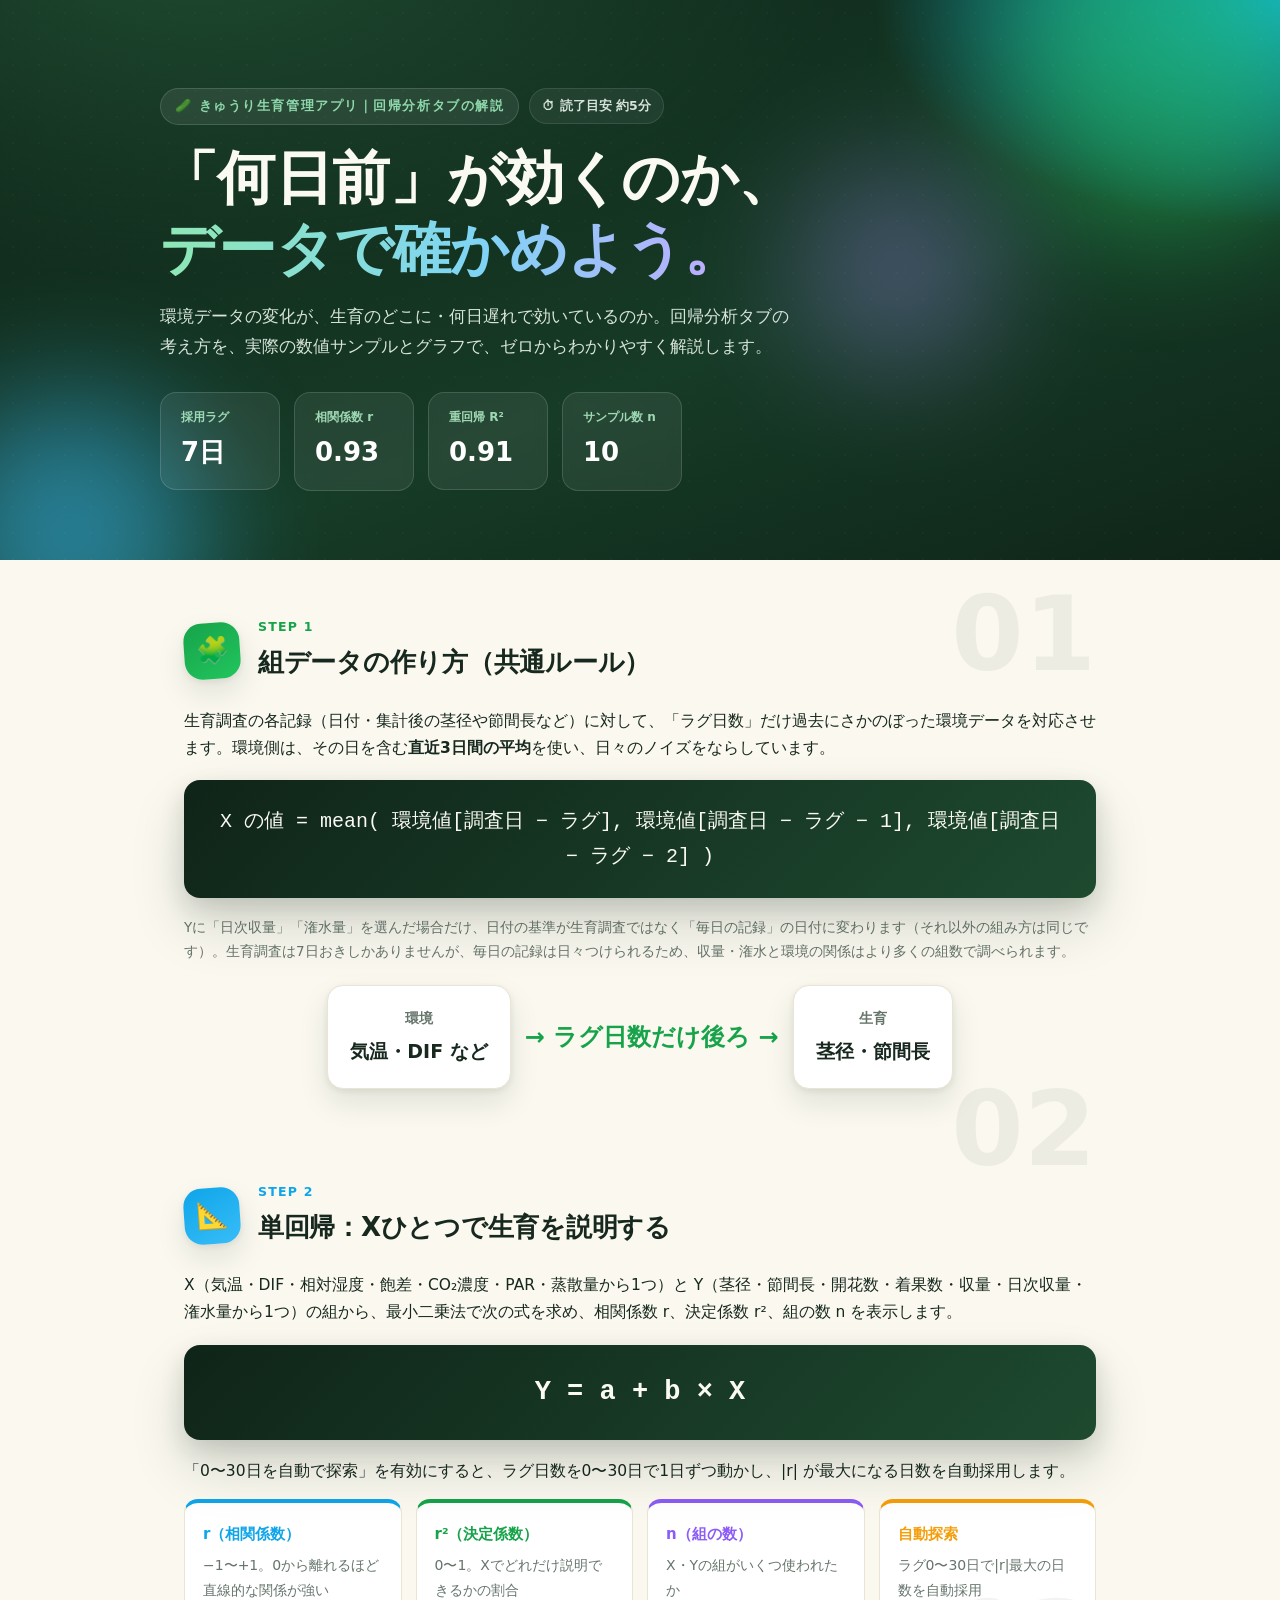
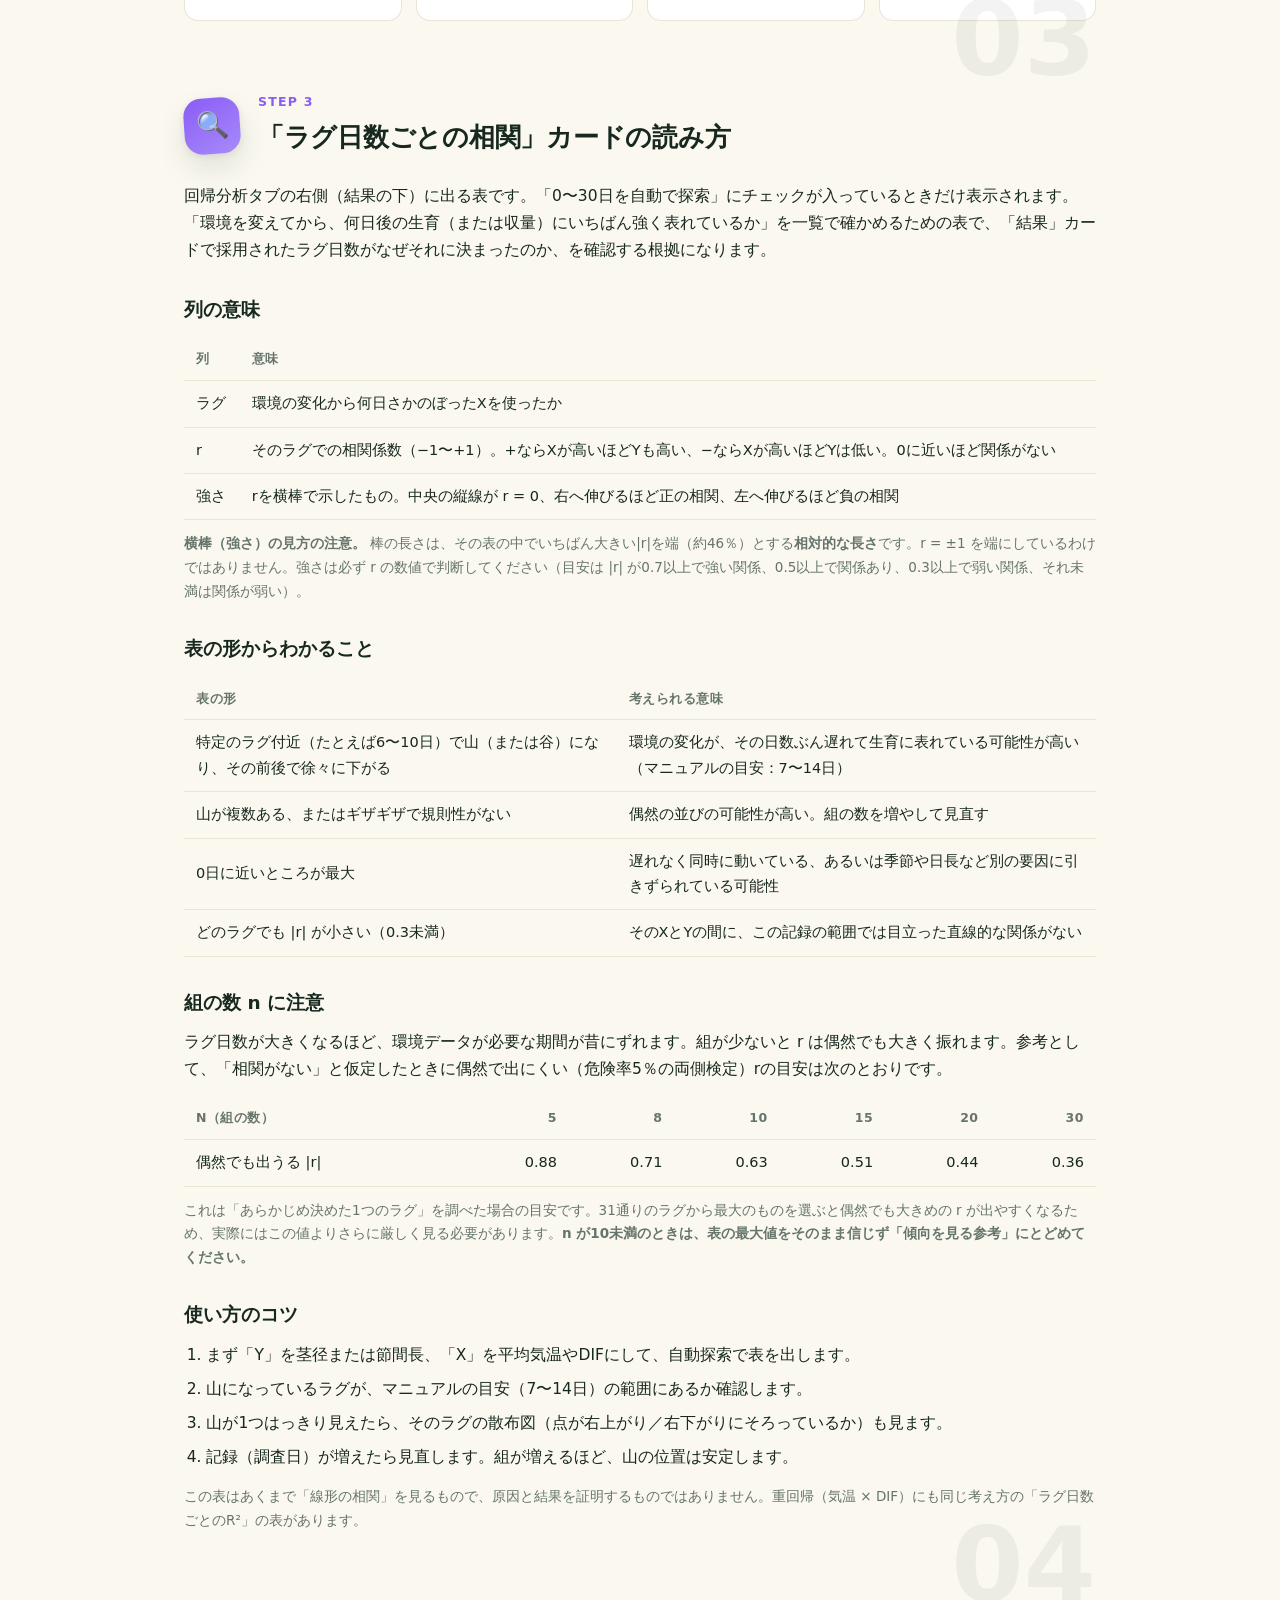
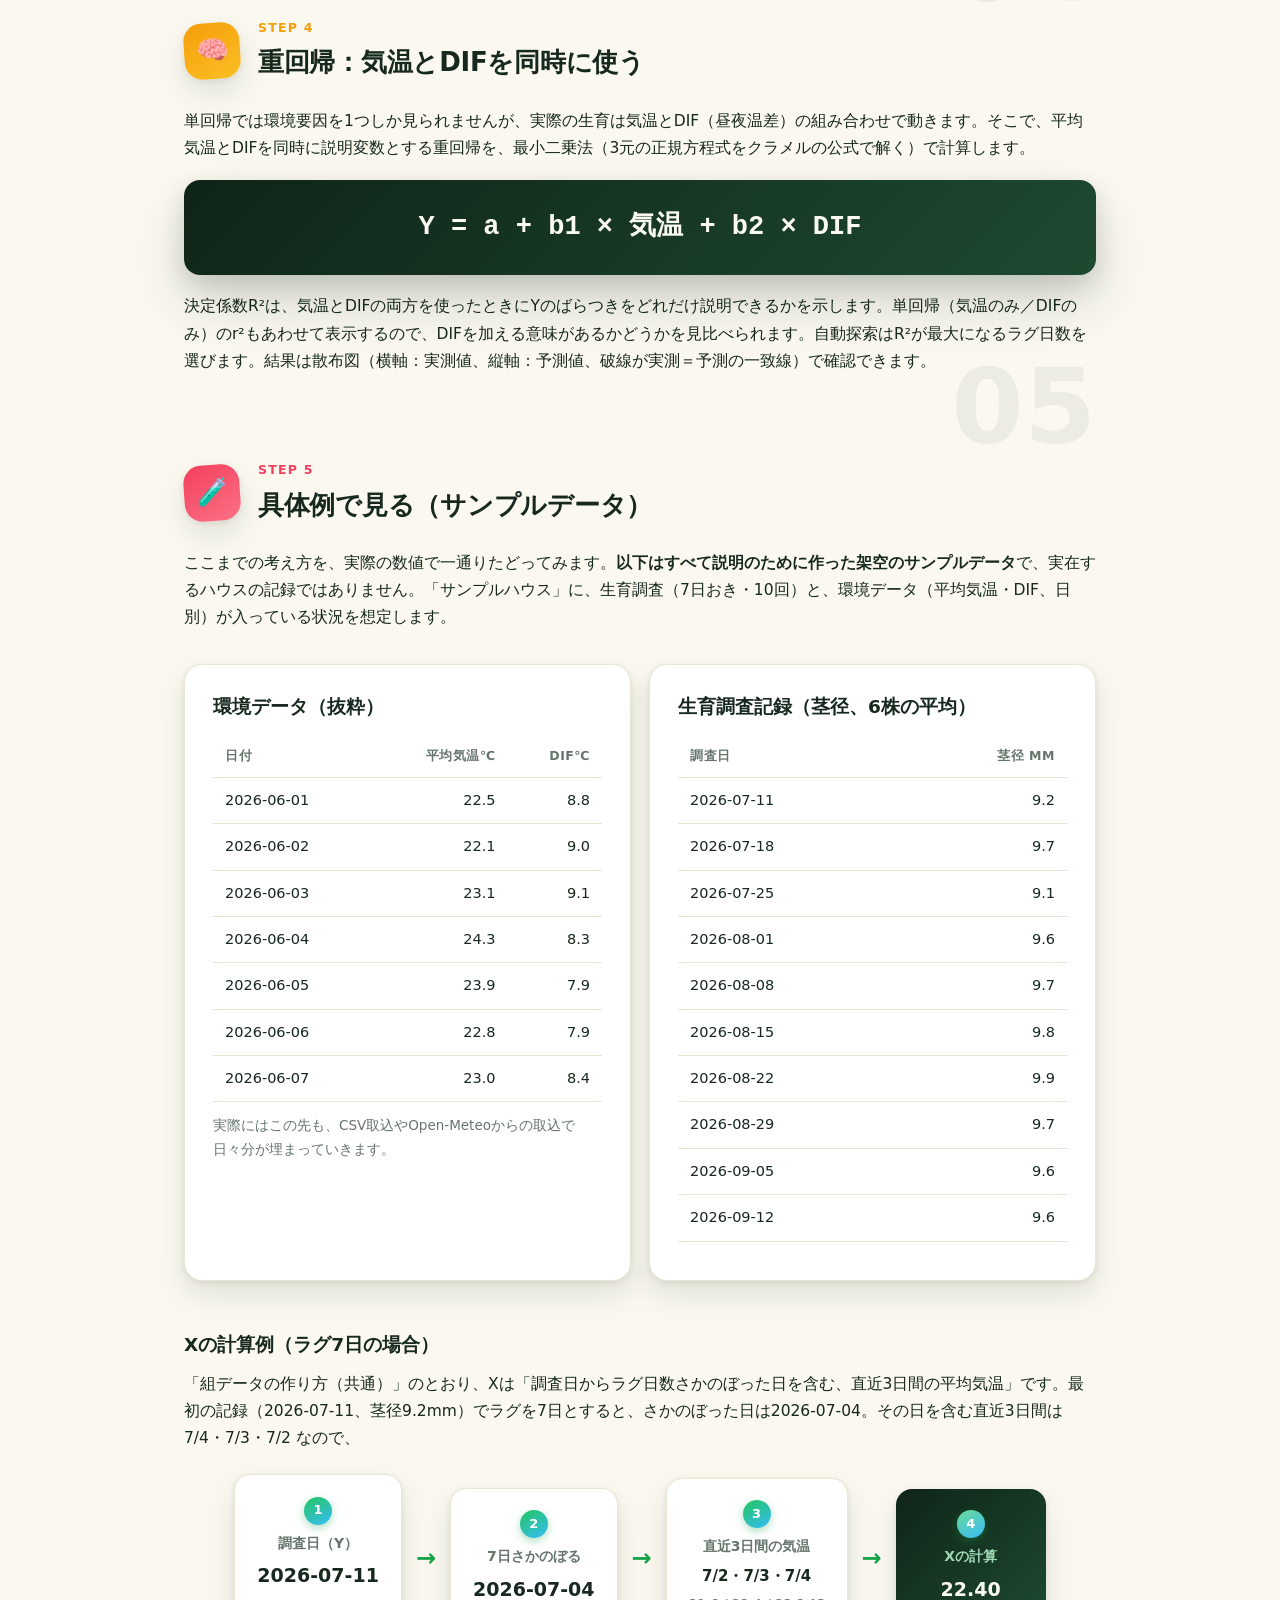
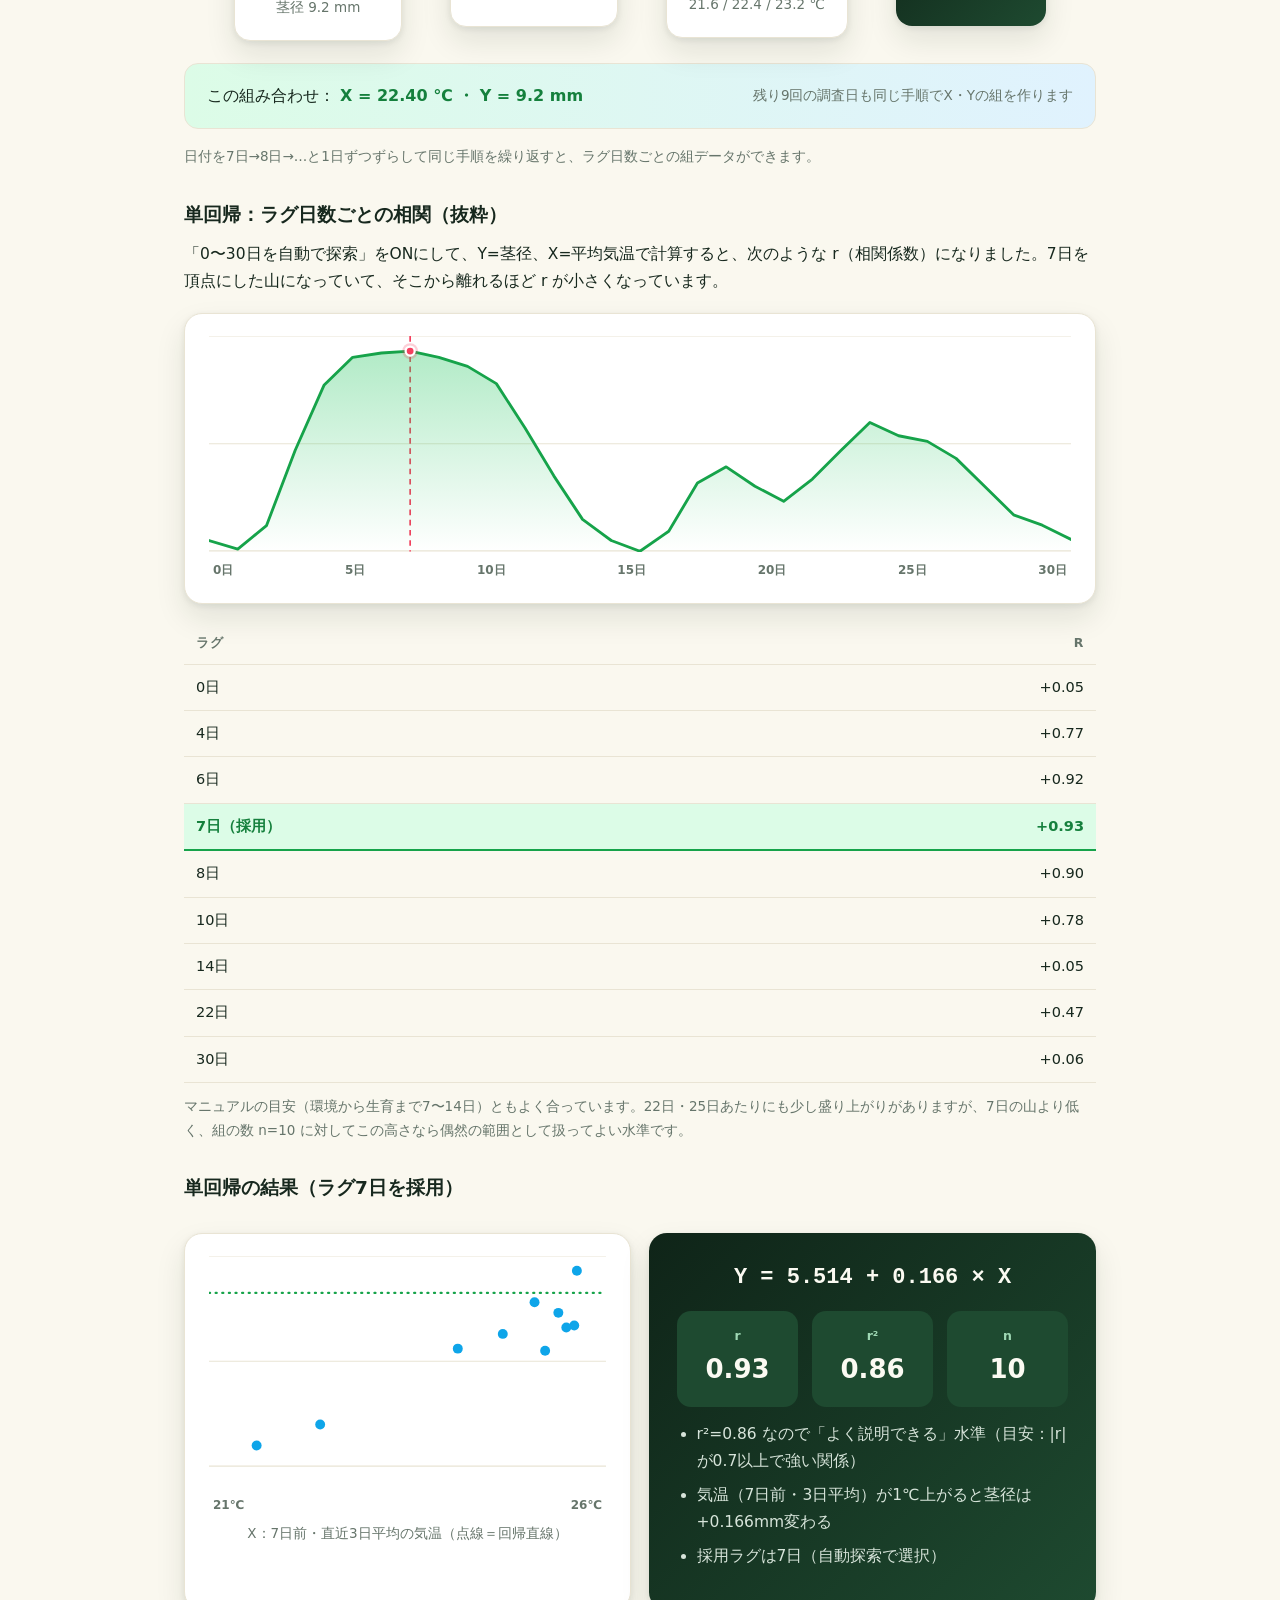
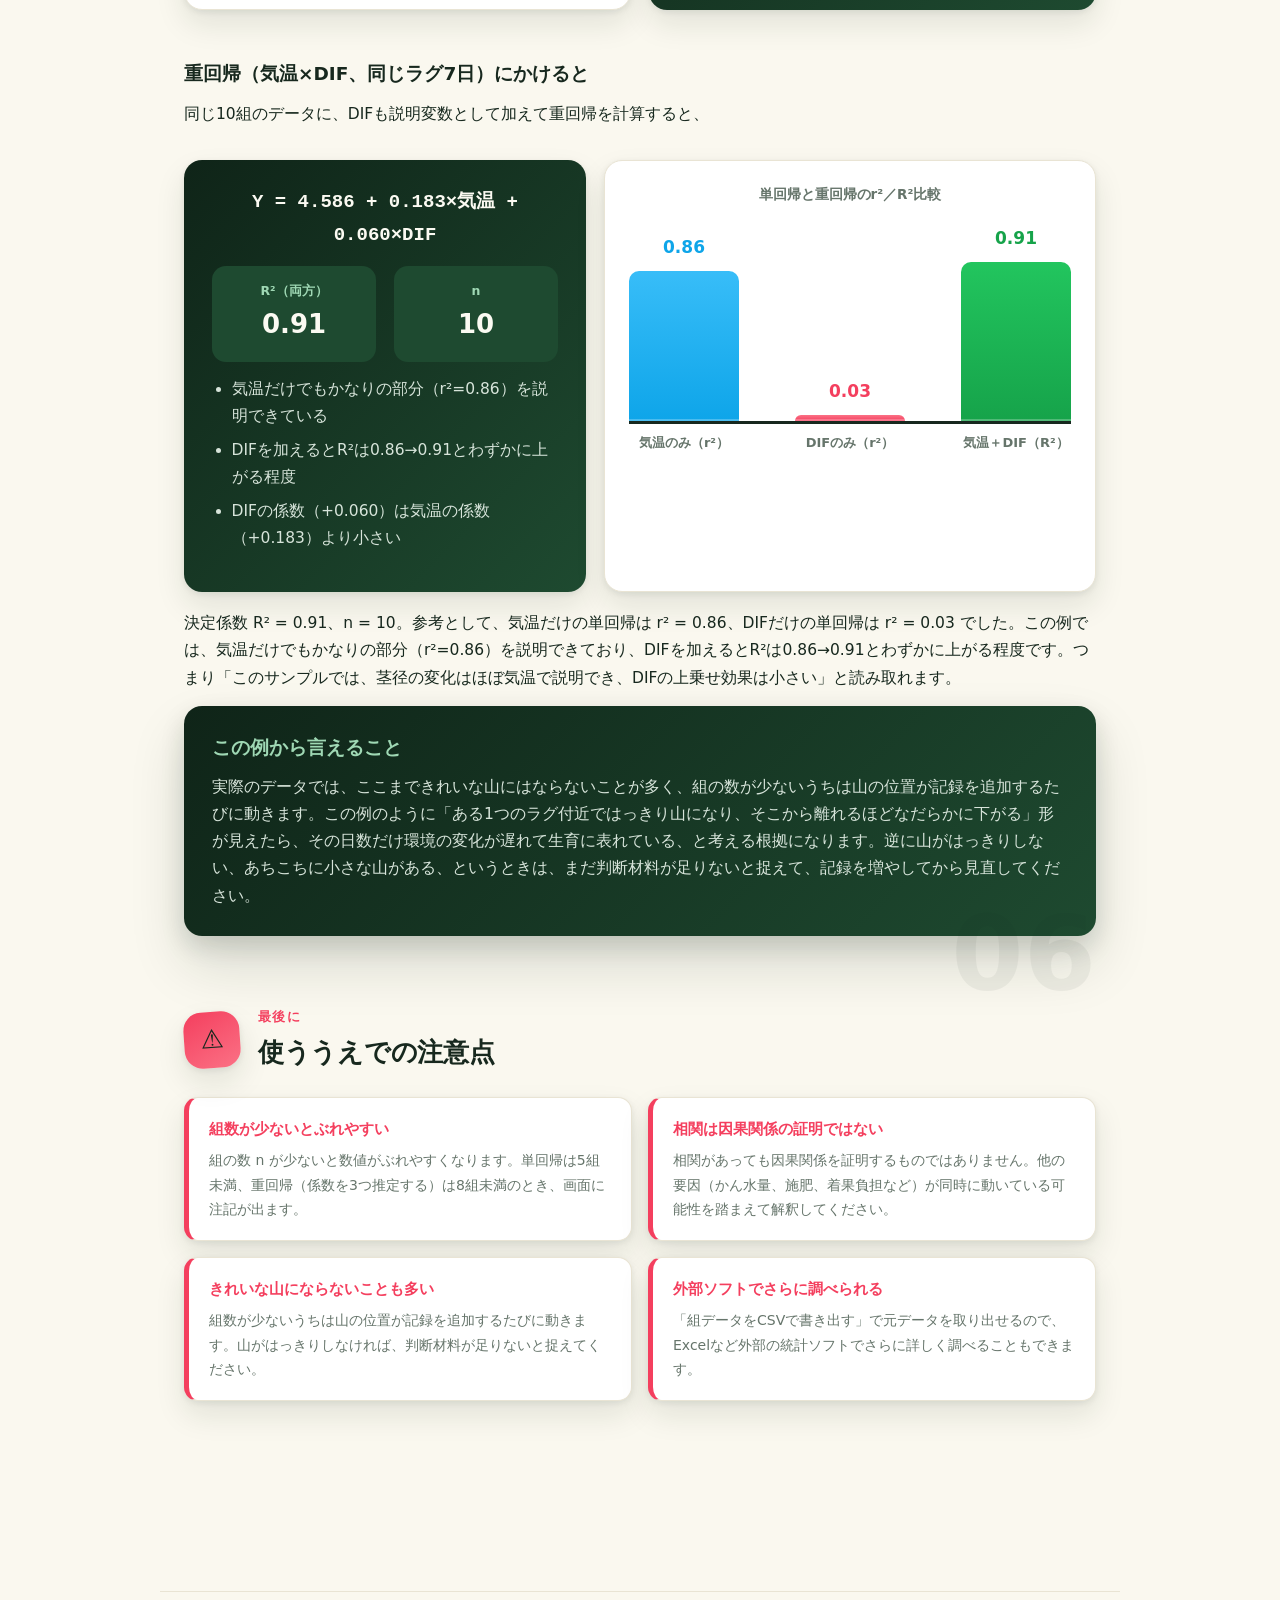
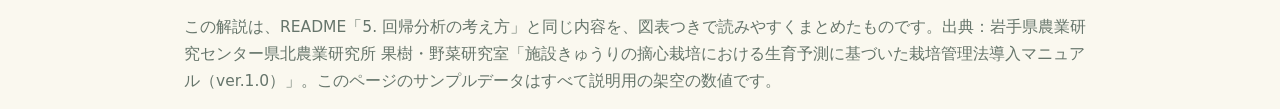
==== commit cfd14540: "Update 回帰分析の考え方.html" ====
--- a/document/回帰分析の考え方.html
+++ b/document/回帰分析の考え方.html
@@ -239,9 +239,9 @@
   <div class="formula">X の値 = mean( 環境値[調査日 − ラグ], 環境値[調査日 − ラグ − 1], 環境値[調査日 − ラグ − 2] )</div>
   <p class="note">Yに「日次収量」「潅水量」を選んだ場合だけ、日付の基準が生育調査ではなく「毎日の記録」の日付に変わります（それ以外の組み方は同じです）。生育調査は7日おきしかありませんが、毎日の記録は日々つけられるため、収量・潅水と環境の関係はより多くの組数で調べられます。</p>
   <div class="flow">
-    <div class="card">🌤️<h4 style="margin-top:8px">環境</h4><div class="big">気温・DIF など</div></div>
+    <div class="card"><h4>環境</h4><div class="big">気温・DIF など</div></div>
     <div class="arrow">→ ラグ日数だけ後ろ →</div>
-    <div class="card">🌱<h4 style="margin-top:8px">生育</h4><div class="big">茎径・節間長</div></div>
+    <div class="card"><h4>生育</h4><div class="big">茎径・節間長</div></div>
   </div>
 </section>
 
@@ -277,7 +277,7 @@
     <tr><td>r</td><td style="text-align:left">そのラグでの相関係数（−1〜+1）。+ならXが高いほどYも高い、−ならXが高いほどYは低い。0に近いほど関係がない</td></tr>
     <tr><td>強さ</td><td style="text-align:left">rを横棒で示したもの。中央の縦線が r = 0、右へ伸びるほど正の相関、左へ伸びるほど負の相関</td></tr>
   </table>
-  <p class="note">💡 <b>横棒（強さ）の見方の注意。</b> 棒の長さは、その表の中でいちばん大きい|r|を端（約46％）とする<b>相対的な長さ</b>です。r = ±1 を端にしているわけではありません。強さは必ず r の数値で判断してください（目安は |r| が0.7以上で強い関係、0.5以上で関係あり、0.3以上で弱い関係、それ未満は関係が弱い）。</p>
+  <p class="note"><b>横棒（強さ）の見方の注意。</b> 棒の長さは、その表の中でいちばん大きい|r|を端（約46％）とする<b>相対的な長さ</b>です。r = ±1 を端にしているわけではありません。強さは必ず r の数値で判断してください（目安は |r| が0.7以上で強い関係、0.5以上で関係あり、0.3以上で弱い関係、それ未満は関係が弱い）。</p>
 
   <h3>表の形からわかること</h3>
   <table>
@@ -327,7 +327,7 @@
 
   <div class="grid2">
     <div class="panel">
-      <h3 style="margin-top:0">🌤️ 環境データ（抜粋）</h3>
+      <h3 style="margin-top:0">環境データ（抜粋）</h3>
       <table>
         <tr><th style="text-align:left">日付</th><th>平均気温℃</th><th>DIF℃</th></tr>
         <tr><td style="text-align:left">2026-06-01</td><td>22.5</td><td>8.8</td></tr>
@@ -341,7 +341,7 @@
       <p class="note">実際にはこの先も、CSV取込やOpen-Meteoからの取込で日々分が埋まっていきます。</p>
     </div>
     <div class="panel">
-      <h3 style="margin-top:0">🌱 生育調査記録（茎径、6株の平均）</h3>
+      <h3 style="margin-top:0">生育調査記録（茎径、6株の平均）</h3>
       <table>
         <tr><th style="text-align:left">調査日</th><th>茎径 mm</th></tr>
         <tr><td style="text-align:left">2026-07-11</td><td>9.2</td></tr>
@@ -369,7 +369,7 @@
     <div class="arrow">→</div>
     <div class="card" style="background:linear-gradient(135deg,var(--dark),var(--dark3));color:#FBFAF2;border:none"><div class="badge" style="background:linear-gradient(150deg,#6CD897,#38BDF8)">4</div><h4 style="color:#9FD8B4">Xの計算</h4><div class="big">22.40</div></div>
   </div>
-  <div class="callout"><span>✅ この組み合わせ： <b>X = 22.40 ℃ ・ Y = 9.2 mm</b></span><span class="note">残り9回の調査日も同じ手順でX・Yの組を作ります</span></div>
+  <div class="callout"><span>この組み合わせ： <b>X = 22.40 ℃ ・ Y = 9.2 mm</b></span><span class="note">残り9回の調査日も同じ手順でX・Yの組を作ります</span></div>
   <p class="note">日付を7日→8日→…と1日ずつずらして同じ手順を繰り返すと、ラグ日数ごとの組データができます。</p>
 
   <h3>単回帰：ラグ日数ごとの相関（抜粋）</h3>
@@ -398,7 +398,7 @@
     <tr><td style="text-align:left">0日</td><td>+0.05</td></tr>
     <tr><td style="text-align:left">4日</td><td>+0.77</td></tr>
     <tr><td style="text-align:left">6日</td><td>+0.92</td></tr>
-    <tr class="hl"><td style="text-align:left">🏆 7日（採用）</td><td>+0.93</td></tr>
+    <tr class="hl"><td style="text-align:left">7日（採用）</td><td>+0.93</td></tr>
     <tr><td style="text-align:left">8日</td><td>+0.90</td></tr>
     <tr><td style="text-align:left">10日</td><td>+0.78</td></tr>
     <tr><td style="text-align:left">14日</td><td>+0.05</td></tr>
@@ -473,7 +473,7 @@
   <p>決定係数 R² = 0.91、n = 10。参考として、気温だけの単回帰は r² = 0.86、DIFだけの単回帰は r² = 0.03 でした。この例では、気温だけでもかなりの部分（r²=0.86）を説明できており、DIFを加えるとR²は0.86→0.91とわずかに上がる程度です。つまり「このサンプルでは、茎径の変化はほぼ気温で説明でき、DIFの上乗せ効果は小さい」と読み取れます。</p>
 
   <div class="takeaway">
-    <h3>✨ この例から言えること</h3>
+    <h3>この例から言えること</h3>
     <p style="margin-bottom:0">実際のデータでは、ここまできれいな山にはならないことが多く、組の数が少ないうちは山の位置が記録を追加するたびに動きます。この例のように「ある1つのラグ付近ではっきり山になり、そこから離れるほどなだらかに下がる」形が見えたら、その日数だけ環境の変化が遅れて生育に表れている、と考える根拠になります。逆に山がはっきりしない、あちこちに小さな山がある、というときは、まだ判断材料が足りないと捉えて、記録を増やしてから見直してください。</p>
   </div>
 </section>
@@ -485,10 +485,10 @@
     <div><p class="sec-eyebrow">最後に</p><h2>使ううえでの注意点</h2></div>
   </div>
   <div class="warn-list">
-    <div class="item"><h4>📉 組数が少ないとぶれやすい</h4><p>組の数 n が少ないと数値がぶれやすくなります。単回帰は5組未満、重回帰（係数を3つ推定する）は8組未満のとき、画面に注記が出ます。</p></div>
-    <div class="item"><h4>🔗 相関は因果関係の証明ではない</h4><p>相関があっても因果関係を証明するものではありません。他の要因（かん水量、施肥、着果負担など）が同時に動いている可能性を踏まえて解釈してください。</p></div>
-    <div class="item"><h4>⛰️ きれいな山にならないことも多い</h4><p>組数が少ないうちは山の位置が記録を追加するたびに動きます。山がはっきりしなければ、判断材料が足りないと捉えてください。</p></div>
-    <div class="item"><h4>📤 外部ソフトでさらに調べられる</h4><p>「組データをCSVで書き出す」で元データを取り出せるので、Excelなど外部の統計ソフトでさらに詳しく調べることもできます。</p></div>
+    <div class="item"><h4>組数が少ないとぶれやすい</h4><p>組の数 n が少ないと数値がぶれやすくなります。単回帰は5組未満、重回帰（係数を3つ推定する）は8組未満のとき、画面に注記が出ます。</p></div>
+    <div class="item"><h4>相関は因果関係の証明ではない</h4><p>相関があっても因果関係を証明するものではありません。他の要因（かん水量、施肥、着果負担など）が同時に動いている可能性を踏まえて解釈してください。</p></div>
+    <div class="item"><h4>きれいな山にならないことも多い</h4><p>組数が少ないうちは山の位置が記録を追加するたびに動きます。山がはっきりしなければ、判断材料が足りないと捉えてください。</p></div>
+    <div class="item"><h4>外部ソフトでさらに調べられる</h4><p>「組データをCSVで書き出す」で元データを取り出せるので、Excelなど外部の統計ソフトでさらに詳しく調べることもできます。</p></div>
   </div>
 </section>
 
